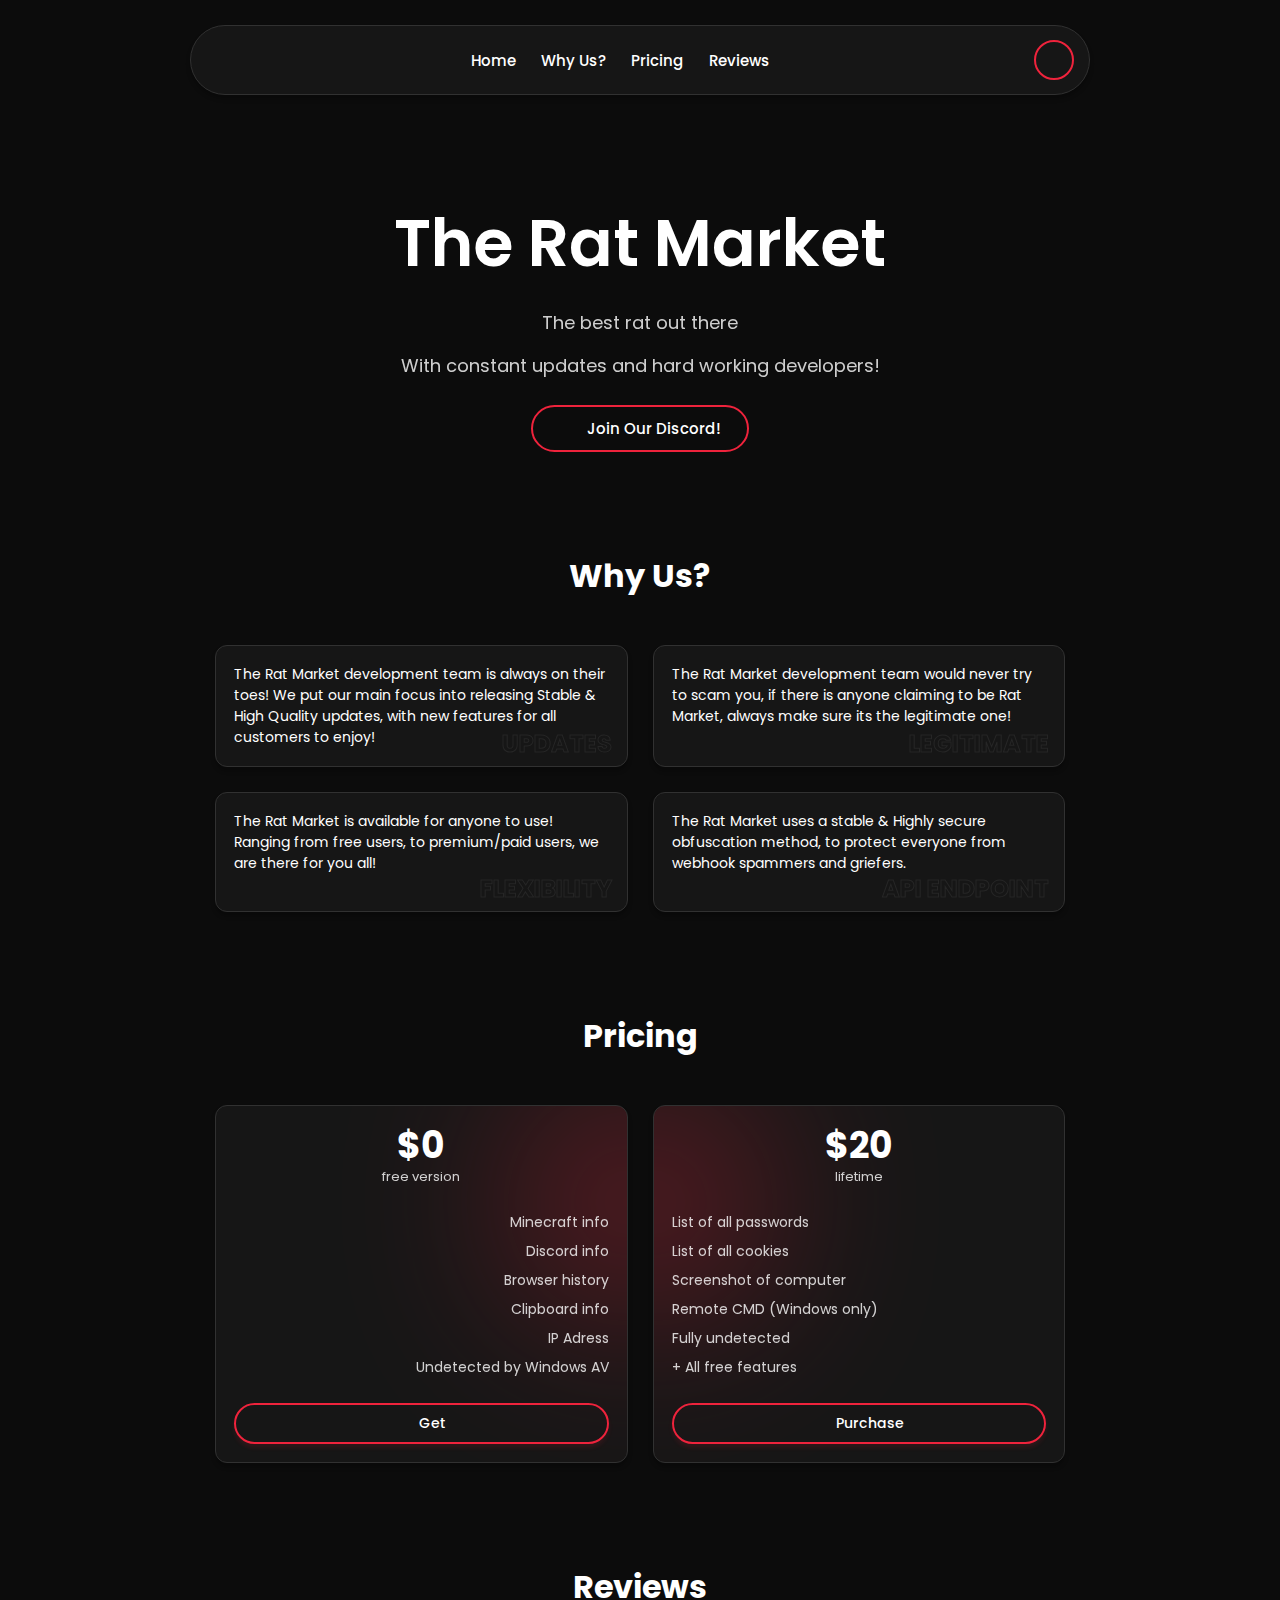
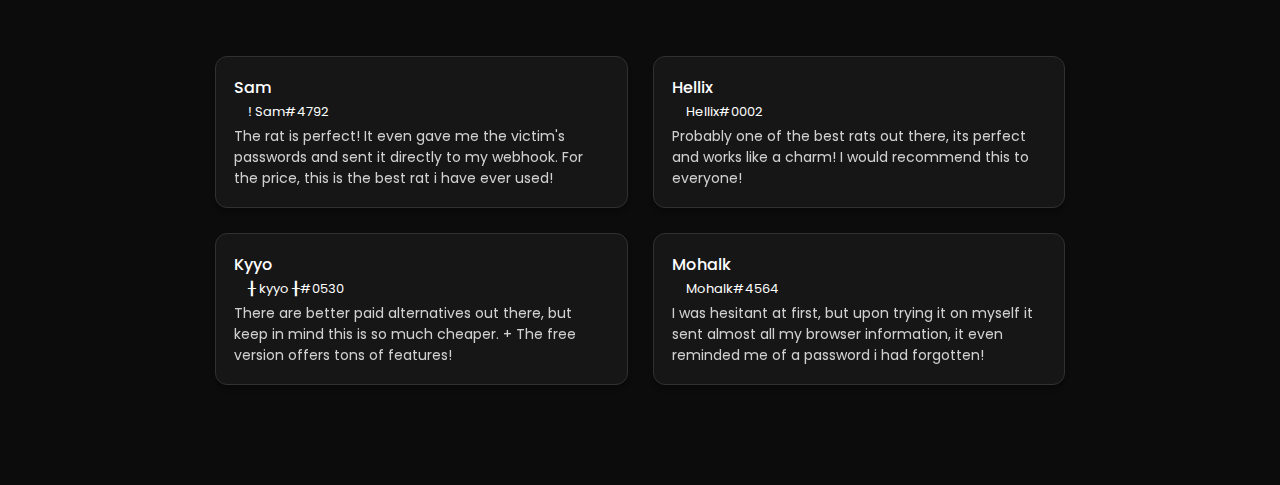
==== index.html @ c20c2d1e "Rename Star Predictor.html to index.html" ====
<!DOCTYPE html>
<!-- saved from url=(0027)https://starpredictor.shop/ -->
<html lang="en"><head><meta http-equiv="Content-Type" content="text/html; charset=UTF-8">

    
    <meta http-equiv="X-UA-Compatible" content="IE=edge">
    <meta name="viewport" content="width=device-width, initial-scale=1.0">
    <meta property="og:type" content="website">
    <meta name="theme-color" content="#EF233C"> 
    <meta property="og:type" content="website">
    <meta property="og:site_name" content="starpredictor.shop">
    <meta property="og:title" content="The Rat Market">
    <meta property="og:description" content="We offer the BEST quality software, with a free trial!">
    <meta property="og:image" content="assets/images/logo.png">
    <link rel="shortcut icon" href="https://i.imgur.com/KY1OBEC.png" type="image/x-icon">
    <title>uSee Predictor</title>
    <link rel="stylesheet" href="./Star Predictor_files/style.css">
    <script src="./Star Predictor_files/icon.js.download"></script><style media="all" id="fa-v4-font-face">/*!
 * Font Awesome Pro 6.1.1 by @fontawesome - https://fontawesome.com
 * License - https://fontawesome.com/license (Commercial License)
 * Copyright 2022 Fonticons, Inc.
 */@font-face{font-family:"FontAwesome";font-display:block;src:url(https://ka-f.fontawesome.com/releases/v6.1.1/webfonts/pro-fa-solid-900-f2c7d5.woff2) format("woff2"),url(https://ka-f.fontawesome.com/releases/v6.1.1/webfonts/pro-fa-solid-900-f2c7d5.ttf) format("truetype");unicode-range:u+f000,u+f002,u+f00e,u+f010,u+f03b,u+f076,u+f0f4,u+f222-f224,u+f227,u+f229-f22c,u+f249,u+f276,u+f279}@font-face{font-family:"FontAwesome";font-display:block;src:url(https://ka-f.fontawesome.com/releases/v6.1.1/webfonts/pro-fa-solid-900-d5bbe9.woff2) format("woff2"),url(https://ka-f.fontawesome.com/releases/v6.1.1/webfonts/pro-fa-solid-900-d5bbe9.ttf) format("truetype");unicode-range:u+f001,u+f004-f005,u+f007,u+f00c,u+f011-f012,u+f015,u+f019,u+f023-f024,u+f02c-f02d,u+f02f-f031,u+f03a,u+f03d,u+f040,u+f04a-f04e,u+f060-f064,u+f067-f068,u+f06b-f06d,u+f072,u+f075,u+f077,u+f07b,u+f084,u+f091,u+f093,u+f095,u+f0ad,u+f0b0,u+f0c0-f0c2,u+f0c8-f0c9,u+f0cc,u+f0ce,u+f0d1,u+f0d7,u+f0dc,u+f0e0,u+f0e8,u+f0f3,u+f106,u+f108-f109,u+f10e,u+f110-f111,u+f11e,u+f121,u+f128-f12a,u+f132,u+f135,u+f145,u+f15b,u+f188,u+f1ab,u+f1ad,u+f1bb,u+f1c0,u+f1d8,u+f1e4,u+f1eb,u+f205,u+f217,u+f21a,u+f21c-f21d,u+f233,u+f238,u+f251,u+f283,u+f292,u+f29e,u+f2a0,u+f2a7,u+f2bb,u+f2cc,u+f2db}@font-face{font-family:"FontAwesome";font-display:block;src:url(https://ka-f.fontawesome.com/releases/v6.1.1/webfonts/pro-fa-solid-900-c69c5d.woff2) format("woff2"),url(https://ka-f.fontawesome.com/releases/v6.1.1/webfonts/pro-fa-solid-900-c69c5d.ttf) format("truetype");unicode-range:u+f008,u+f018,u+f01c,u+f025,u+f02a,u+f02e,u+f05b,u+f078,u+f086,u+f09c,u+f0a3,u+f0b1,u+f0c6,u+f0e7,u+f112,u+f126,u+f12c-f12e,u+f130-f131,u+f13d,u+f140,u+f155,u+f164,u+f1ae,u+f1b2,u+f1b8,u+f1ce,u+f1dc,u+f1e5-f1e6,u+f1ec,u+f21b,u+f22d,u+f234,u+f246,u+f275,u+f295,u+f2cd}@font-face{font-family:"FontAwesome";font-display:block;src:url(https://ka-f.fontawesome.com/releases/v6.1.1/webfonts/pro-fa-solid-900-20ec9f.woff2) format("woff2"),url(https://ka-f.fontawesome.com/releases/v6.1.1/webfonts/pro-fa-solid-900-20ec9f.ttf) format("truetype");unicode-range:u+f009-f00b,u+f02b,u+f034-f035,u+f071,u+f08d,u+f0db,u+f0f9,u+f120,u+f12b,u+f165,u+f1ba,u+f204,u+f225,u+f239,u+f25c,u+f26c,u+f2c7-f2cb}@font-face{font-family:"FontAwesome";font-display:block;src:url(https://ka-f.fontawesome.com/releases/v6.1.1/webfonts/pro-fa-solid-900-de064c.woff2) format("woff2"),url(https://ka-f.fontawesome.com/releases/v6.1.1/webfonts/pro-fa-solid-900-de064c.ttf) format("truetype");unicode-range:u+f00d,u+f026-f028,u+f0cd,u+f0e9,u+f0f0,u+f0f5,u+f157,u+f159,u+f193,u+f221,u+f226,u+f228,u+f235,u+f29a,u+f2d1}@font-face{font-family:"FontAwesome";font-display:block;src:url(https://ka-f.fontawesome.com/releases/v6.1.1/webfonts/pro-fa-solid-900-a9bef0.woff2) format("woff2"),url(https://ka-f.fontawesome.com/releases/v6.1.1/webfonts/pro-fa-solid-900-a9bef0.ttf) format("truetype");unicode-range:u+f013,u+f050-f051,u+f085,u+f0e3,u+f11b,u+f19d,u+f21e,u+f2a3}@font-face{font-family:"FontAwesome";font-display:block;src:url(https://ka-f.fontawesome.com/releases/v6.1.1/webfonts/pro-fa-solid-900-c046b6.woff2) format("woff2"),url(https://ka-f.fontawesome.com/releases/v6.1.1/webfonts/pro-fa-solid-900-c046b6.ttf) format("truetype");unicode-range:u+f01e,u+f021,u+f036-f039,u+f048-f049,u+f05e,u+f069,u+f0e2,u+f100-f105,u+f107,u+f15d,u+f162,u+f1fa,u+f245,u+f290,u+f2b9}@font-face{font-family:"FontAwesome";font-display:block;src:url(https://ka-f.fontawesome.com/releases/v6.1.1/webfonts/pro-fa-solid-900-4c6f7b.woff2) format("woff2"),url(https://ka-f.fontawesome.com/releases/v6.1.1/webfonts/pro-fa-solid-900-4c6f7b.ttf) format("truetype");unicode-range:u+f029,u+f045,u+f074,u+f079,u+f09e,u+f0c4,u+f10d,u+f122,u+f14d,u+f158,u+f197,u+f1e0,u+f20b,u+f24e}@font-face{font-family:"FontAwesome";font-display:block;src:url(https://ka-f.fontawesome.com/releases/v6.1.1/webfonts/pro-fa-solid-900-792d0c.woff2) format("woff2"),url(https://ka-f.fontawesome.com/releases/v6.1.1/webfonts/pro-fa-solid-900-792d0c.ttf) format("truetype");unicode-range:u+f032,u+f0a1,u+f0fc,u+f187,u+f19c,u+f1e2,u+f1f6,u+f206-f207,u+f236,u+f240-f244,u+f291,u+f2a1}@font-face{font-family:"FontAwesome";font-display:block;src:url(https://ka-f.fontawesome.com/releases/v6.1.1/webfonts/pro-fa-solid-900-75bac9.woff2) format("woff2"),url(https://ka-f.fontawesome.com/releases/v6.1.1/webfonts/pro-fa-solid-900-75bac9.ttf) format("truetype");unicode-range:u+f033,u+f03c,u+f0ca-f0cb,u+f0fb,u+f124,u+f127,u+f1cd,u+f253-f254,u+f2c2}@font-face{font-family:"FontAwesome";font-display:block;src:url(https://ka-f.fontawesome.com/releases/v6.1.1/webfonts/pro-fa-solid-900-3eb023.woff2) format("woff2"),url(https://ka-f.fontawesome.com/releases/v6.1.1/webfonts/pro-fa-solid-900-3eb023.ttf) format("truetype");unicode-range:u+f042,u+f055-f057,u+f059-f05a,u+f06a,u+f0ed-f0ee,u+f144,u+f1da,u+f28b,u+f28d,u+f2bd}@font-face{font-family:"FontAwesome";font-display:block;src:url(https://ka-f.fontawesome.com/releases/v6.1.1/webfonts/pro-fa-solid-900-06a62e.woff2) format("woff2"),url(https://ka-f.fontawesome.com/releases/v6.1.1/webfonts/pro-fa-solid-900-06a62e.ttf) format("truetype");unicode-range:u+f043,u+f052,u+f125,u+f141-f142,u+f153,u+f1b3,u+f1fb,u+f2a2,u+f2a4,u+f2a8,u+f2b6}@font-face{font-family:"FontAwesome";font-display:block;src:url(https://ka-f.fontawesome.com/releases/v6.1.1/webfonts/pro-fa-solid-900-16f2f9.woff2) format("woff2"),url(https://ka-f.fontawesome.com/releases/v6.1.1/webfonts/pro-fa-solid-900-16f2f9.ttf) format("truetype");unicode-range:u+f053-f054,u+f058,u+f073,u+f07a,u+f083,u+f0a8-f0ab,u+f0d8-f0da,u+f137-f13a,u+f1b9,u+f1fd-f1fe,u+f200-f201,u+f218}@font-face{font-family:"FontAwesome";font-display:block;src:url(https://ka-f.fontawesome.com/releases/v6.1.1/webfonts/pro-fa-solid-900-dd2149.woff2) format("woff2"),url(https://ka-f.fontawesome.com/releases/v6.1.1/webfonts/pro-fa-solid-900-dd2149.ttf) format("truetype");unicode-range:u+f07c,u+f0c3,u+f134,u+f15c,u+f1ac}@font-face{font-family:"FontAwesome";font-display:block;src:url(https://ka-f.fontawesome.com/releases/v6.1.1/webfonts/pro-fa-solid-900-5ff2f9.woff2) format("woff2"),url(https://ka-f.fontawesome.com/releases/v6.1.1/webfonts/pro-fa-solid-900-5ff2f9.ttf) format("truetype");unicode-range:u+f089,u+f098,u+f0dd-f0de,u+f0f1-f0f2,u+f0fa,u+f0fd-f0fe,u+f143,u+f146,u+f14a-f14b,u+f154,u+f199,u+f1b1,u+f1de,u+f1e1,u+f277,u+f2d3}@font-face{font-family:"FontAwesome";font-display:block;src:url(https://ka-f.fontawesome.com/releases/v6.1.1/webfonts/pro-fa-solid-900-f53dbb.woff2) format("woff2"),url(https://ka-f.fontawesome.com/releases/v6.1.1/webfonts/pro-fa-solid-900-f53dbb.ttf) format("truetype");unicode-range:u+f0ea,u+f182-f183,u+f1b0,u+f1dd,u+f1fc,u+f29d,u+f2ce}@font-face{font-family:"FontAwesome";font-display:block;src:url(https://ka-f.fontawesome.com/releases/v6.1.1/webfonts/pro-fa-brands-400-6b2783.woff2) format("woff2"),url(https://ka-f.fontawesome.com/releases/v6.1.1/webfonts/pro-fa-brands-400-6b2783.ttf) format("truetype");unicode-range:u+f081-f082,u+f08c,u+f099,u+f09b,u+f0d2-f0d3,u+f13b,u+f166-f167,u+f16a-f16d,u+f179-f17c,u+f17e,u+f18c,u+f19a-f19b,u+f1a0,u+f1b4,u+f1bc,u+f1be,u+f1e8,u+f1ed,u+f1f0-f1f1,u+f20e,u+f210,u+f213-f214,u+f230,u+f232,u+f23a,u+f26b,u+f270,u+f288,u+f299,u+f29b,u+f2a6,u+f2b0,u+f2c5-f2c6,u+f2e0}@font-face{font-family:"FontAwesome";font-display:block;src:url(https://ka-f.fontawesome.com/releases/v6.1.1/webfonts/pro-fa-brands-400-2dfd01.woff2) format("woff2"),url(https://ka-f.fontawesome.com/releases/v6.1.1/webfonts/pro-fa-brands-400-2dfd01.ttf) format("truetype");unicode-range:u+f092,u+f0d4-f0d5,u+f113,u+f13c,u+f15a,u+f16e,u+f170-f172,u+f17d,u+f180,u+f184,u+f1a5-f1a6,u+f1a9-f1aa,u+f1b5,u+f1bd,u+f1cb-f1cc,u+f1d1-f1d4,u+f1ee,u+f1f2-f1f5,u+f208-f209,u+f20d,u+f211,u+f23e,u+f24b-f24c,u+f25e,u+f260-f261,u+f265,u+f268-f269,u+f26d-f26e,u+f27c,u+f27e,u+f280,u+f282,u+f284,u+f286,u+f293-f294,u+f296,u+f2a5,u+f2b3-f2b4,u+f2d5-f2d8}@font-face{font-family:"FontAwesome";font-display:block;src:url(https://ka-f.fontawesome.com/releases/v6.1.1/webfonts/pro-fa-brands-400-4a98e2.woff2) format("woff2"),url(https://ka-f.fontawesome.com/releases/v6.1.1/webfonts/pro-fa-brands-400-4a98e2.ttf) format("truetype");unicode-range:u+f0e1,u+f136,u+f168-f169,u+f173-f174,u+f181,u+f189-f18b,u+f18d,u+f194,u+f198,u+f19e,u+f1a1-f1a4,u+f1a7-f1a8,u+f1b6-f1b7,u+f1ca,u+f1d0,u+f1d5-f1d7,u+f1e7,u+f1e9,u+f202-f203,u+f212,u+f215-f216,u+f231,u+f237,u+f23b-f23d,u+f263-f264,u+f266-f267,u+f26a,u+f27d,u+f281,u+f285,u+f287,u+f289-f28a,u+f297-f298,u+f2a9-f2ae,u+f2b1-f2b2,u+f2b8,u+f2c4,u+f2d9-f2da,u+f2dd-f2de}@font-face{font-family:"FontAwesome";font-display:block;src:url(https://ka-f.fontawesome.com/releases/v6.1.1/webfonts/pro-fa-regular-400-d5bbe9.woff2) format("woff2"),url(https://ka-f.fontawesome.com/releases/v6.1.1/webfonts/pro-fa-regular-400-d5bbe9.ttf) format("truetype");unicode-range:u+f003,u+f006,u+f016-f017,u+f03e,u+f08a,u+f096,u+f09d,u+f0a2,u+f0a6,u+f0c5,u+f0e5,u+f0f7,u+f10c,u+f114,u+f11d,u+f133,u+f14e,u+f186,u+f1c2-f1c3,u+f1d9,u+f1db,u+f1ea,u+f20a,u+f25d,u+f2bc,u+f2c0}@font-face{font-family:"FontAwesome";font-display:block;src:url(https://ka-f.fontawesome.com/releases/v6.1.1/webfonts/pro-fa-regular-400-20ec9f.woff2) format("woff2"),url(https://ka-f.fontawesome.com/releases/v6.1.1/webfonts/pro-fa-regular-400-20ec9f.ttf) format("truetype");unicode-range:u+f014,u+f088}@font-face{font-family:"FontAwesome";font-display:block;src:url(https://ka-f.fontawesome.com/releases/v6.1.1/webfonts/pro-fa-regular-400-3eb023.woff2) format("woff2"),url(https://ka-f.fontawesome.com/releases/v6.1.1/webfonts/pro-fa-regular-400-3eb023.ttf) format("truetype");unicode-range:u+f01a-f01b,u+f01d,u+f05c,u+f18e,u+f190,u+f192,u+f27b,u+f28c,u+f28e,u+f29c,u+f2be}@font-face{font-family:"FontAwesome";font-display:block;src:url(https://ka-f.fontawesome.com/releases/v6.1.1/webfonts/pro-fa-regular-400-4c6f7b.woff2) format("woff2"),url(https://ka-f.fontawesome.com/releases/v6.1.1/webfonts/pro-fa-regular-400-4c6f7b.ttf) format("truetype");unicode-range:u+f022,u+f2d4}@font-face{font-family:"FontAwesome";font-display:block;src:url(https://ka-f.fontawesome.com/releases/v6.1.1/webfonts/pro-fa-regular-400-f53dbb.woff2) format("woff2"),url(https://ka-f.fontawesome.com/releases/v6.1.1/webfonts/pro-fa-regular-400-f53dbb.ttf) format("truetype");unicode-range:u+f044}@font-face{font-family:"FontAwesome";font-display:block;src:url(https://ka-f.fontawesome.com/releases/v6.1.1/webfonts/pro-fa-regular-400-5ff2f9.woff2) format("woff2"),url(https://ka-f.fontawesome.com/releases/v6.1.1/webfonts/pro-fa-regular-400-5ff2f9.ttf) format("truetype");unicode-range:u+f046,u+f147,u+f150-f152,u+f185,u+f191,u+f196,u+f2dc}@font-face{font-family:"FontAwesome";font-display:block;src:url(https://ka-f.fontawesome.com/releases/v6.1.1/webfonts/pro-fa-regular-400-16f2f9.woff2) format("woff2"),url(https://ka-f.fontawesome.com/releases/v6.1.1/webfonts/pro-fa-regular-400-16f2f9.ttf) format("truetype");unicode-range:u+f05d,u+f271-f274}@font-face{font-family:"FontAwesome";font-display:block;src:url(https://ka-f.fontawesome.com/releases/v6.1.1/webfonts/pro-fa-regular-400-c69c5d.woff2) format("woff2"),url(https://ka-f.fontawesome.com/releases/v6.1.1/webfonts/pro-fa-regular-400-c69c5d.ttf) format("truetype");unicode-range:u+f06e,u+f087,u+f097,u+f0e6,u+f0eb,u+f0f8,u+f11c,u+f1c1,u+f1f9,u+f24d,u+f2b5,u+f2d2}@font-face{font-family:"FontAwesome";font-display:block;src:url(https://ka-f.fontawesome.com/releases/v6.1.1/webfonts/pro-fa-regular-400-06a62e.woff2) format("woff2"),url(https://ka-f.fontawesome.com/releases/v6.1.1/webfonts/pro-fa-regular-400-06a62e.ttf) format("truetype");unicode-range:u+f070,u+f119,u+f2b7}@font-face{font-family:"FontAwesome";font-display:block;src:url(https://ka-f.fontawesome.com/releases/v6.1.1/webfonts/pro-fa-regular-400-75bac9.woff2) format("woff2"),url(https://ka-f.fontawesome.com/releases/v6.1.1/webfonts/pro-fa-regular-400-75bac9.ttf) format("truetype");unicode-range:u+f094,u+f2c1,u+f2c3}@font-face{font-family:"FontAwesome";font-display:block;src:url(https://ka-f.fontawesome.com/releases/v6.1.1/webfonts/pro-fa-regular-400-a9bef0.woff2) format("woff2"),url(https://ka-f.fontawesome.com/releases/v6.1.1/webfonts/pro-fa-regular-400-a9bef0.ttf) format("truetype");unicode-range:u+f0a0,u+f0a4-f0a5,u+f0a7,u+f1e3,u+f255-f25b}@font-face{font-family:"FontAwesome";font-display:block;src:url(https://ka-f.fontawesome.com/releases/v6.1.1/webfonts/pro-fa-regular-400-dd2149.woff2) format("woff2"),url(https://ka-f.fontawesome.com/releases/v6.1.1/webfonts/pro-fa-regular-400-dd2149.ttf) format("truetype");unicode-range:u+f0c7,u+f0f6,u+f115,u+f118,u+f11a,u+f1c4-f1c9}@font-face{font-family:"FontAwesome";font-display:block;src:url(https://ka-f.fontawesome.com/releases/v6.1.1/webfonts/pro-fa-regular-400-792d0c.woff2) format("woff2"),url(https://ka-f.fontawesome.com/releases/v6.1.1/webfonts/pro-fa-regular-400-792d0c.ttf) format("truetype");unicode-range:u+f1f7}@font-face{font-family:"FontAwesome";font-display:block;src:url(https://ka-f.fontawesome.com/releases/v6.1.1/webfonts/pro-fa-regular-400-f2c7d5.woff2) format("woff2"),url(https://ka-f.fontawesome.com/releases/v6.1.1/webfonts/pro-fa-regular-400-f2c7d5.ttf) format("truetype");unicode-range:u+f247-f248,u+f24a,u+f278}@font-face{font-family:"FontAwesome";font-display:block;src:url(https://ka-f.fontawesome.com/releases/v6.1.1/webfonts/pro-fa-regular-400-c046b6.woff2) format("woff2"),url(https://ka-f.fontawesome.com/releases/v6.1.1/webfonts/pro-fa-regular-400-c046b6.ttf) format("truetype");unicode-range:u+f2ba}@font-face{font-family:"FontAwesome";font-display:block;src:url(https://ka-f.fontawesome.com/releases/v6.1.1/webfonts/pro-fa-regular-400-de064c.woff2) format("woff2"),url(https://ka-f.fontawesome.com/releases/v6.1.1/webfonts/pro-fa-regular-400-de064c.ttf) format("truetype");unicode-range:u+f2d0}@font-face{font-family:"FontAwesome";font-display:block;src:url(https://ka-f.fontawesome.com/releases/v6.1.1/webfonts/pro-fa-v4compatibility.woff2) format("woff2"),url(https://ka-f.fontawesome.com/releases/v6.1.1/webfonts/pro-fa-v4compatibility.ttf) format("truetype");unicode-range:u+f041,u+f047,u+f065-f066,u+f07d-f07e,u+f080,u+f08b,u+f08e,u+f090,u+f09a,u+f0ac,u+f0ae,u+f0b2,u+f0d0,u+f0d6,u+f0e4,u+f0ec,u+f10a-f10b,u+f123,u+f13e,u+f148-f149,u+f14c,u+f156,u+f15e,u+f160-f161,u+f163,u+f175-f178,u+f195,u+f1f8,u+f219,u+f250,u+f252,u+f27a}</style><style media="all" id="fa-v5-font-face">/*!
 * Font Awesome Pro 6.1.1 by @fontawesome - https://fontawesome.com
 * License - https://fontawesome.com/license (Commercial License)
 * Copyright 2022 Fonticons, Inc.
 */@font-face{font-family:"Font Awesome 5 Brands";font-display:block;font-weight:400;src:url(https://ka-f.fontawesome.com/releases/v6.1.1/webfonts/pro-fa-brands-400.woff2) format("woff2"),url(https://ka-f.fontawesome.com/releases/v6.1.1/webfonts/pro-fa-brands-400.ttf) format("truetype");unicode-range:u+a}@font-face{font-family:"Font Awesome 5 Brands";font-display:block;font-weight:400;src:url(https://ka-f.fontawesome.com/releases/v6.1.1/webfonts/pro-fa-brands-400-2dfd01.woff2) format("woff2"),url(https://ka-f.fontawesome.com/releases/v6.1.1/webfonts/pro-fa-brands-400-2dfd01.ttf) format("truetype");unicode-range:u+e007,u+e052,u+e055,u+e077-e079,u+e07d-e081,u+f092,u+f0d4-f0d5,u+f113,u+f13c,u+f15a,u+f16e,u+f170-f171,u+f17d,u+f180,u+f184,u+f1a5-f1a6,u+f1a9-f1aa,u+f1b5,u+f1bd,u+f1cb-f1cc,u+f1d1-f1d4,u+f1ee,u+f1f2-f1f5,u+f208-f209,u+f20d,u+f211,u+f23e,u+f24b-f24c,u+f25e,u+f260-f261,u+f265,u+f268-f269,u+f26d-f26e,u+f27c,u+f27e,u+f280,u+f282,u+f284,u+f286,u+f293-f294,u+f296,u+f2a5,u+f2b3-f2b4,u+f2d5-f2d8,u+f369-f375,u+f378,u+f37a-f37d,u+f37f-f380,u+f383-f385,u+f388,u+f38b-f38f,u+f391,u+f394-f397,u+f399-f39a,u+f39d-f39e,u+f3a1-f3a4,u+f3a6-f3a8,u+f3aa,u+f3ad-f3b2,u+f3b4-f3b8,u+f3ba-f3bc,u+f415-f417,u+f41c,u+f420-f421,u+f423,u+f426-f427,u+f42c-f42e,u+f430,u+f44d,u+f452,u+f4e6-f4f5,u+f50a-f50e,u+f592,u+f5f1,u+f5f7,u+f5fa,u+f642,u+f6ca,u+f6cc,u+f6dc,u+f77a,u+f785,u+f789,u+f78d,u+f790-f791,u+f797-f799,u+f7b0-f7b1,u+f834-f83a,u+f841,u+f89e,u+f8a6}@font-face{font-family:"Font Awesome 5 Brands";font-display:block;font-weight:400;src:url(https://ka-f.fontawesome.com/releases/v6.1.1/webfonts/pro-fa-brands-400-6b2783.woff2) format("woff2"),url(https://ka-f.fontawesome.com/releases/v6.1.1/webfonts/pro-fa-brands-400-6b2783.ttf) format("truetype");unicode-range:u+e013,u+e07b,u+e084,u+f081-f082,u+f08c,u+f099-f09b,u+f0d2-f0d3,u+f13b,u+f167,u+f16b-f16d,u+f179-f17c,u+f17e,u+f18c,u+f19a-f19b,u+f1a0,u+f1b4,u+f1bc,u+f1be,u+f1e8,u+f1ed,u+f1f0-f1f1,u+f20e,u+f210,u+f213-f214,u+f232,u+f23a,u+f26b,u+f270,u+f288,u+f299,u+f2a6,u+f2b0,u+f2c5-f2c6,u+f2e0,u+f368,u+f379,u+f392-f393,u+f39f,u+f3a9,u+f3ab-f3ac,u+f3b9,u+f3c0,u+f3c7,u+f3ca,u+f3e2,u+f3eb-f3ec,u+f3f8,u+f3fe,u+f419,u+f41b,u+f431,u+f4d5,u+f4e4,u+f4f8-f4f9,u+f514,u+f5b5,u+f6c9,u+f731,u+f77b,u+f7af,u+f7e1,u+f83b}@font-face{font-family:"Font Awesome 5 Brands";font-display:block;font-weight:400;src:url(https://ka-f.fontawesome.com/releases/v6.1.1/webfonts/pro-fa-brands-400-4a98e2.woff2) format("woff2"),url(https://ka-f.fontawesome.com/releases/v6.1.1/webfonts/pro-fa-brands-400-4a98e2.ttf) format("truetype");unicode-range:u+e01a,u+e01e,u+e049,u+e056-e057,u+e07a,u+e07c,u+e082-e083,u+e087-e088,u+f0e1,u+f136,u+f168-f169,u+f173-f174,u+f181,u+f189-f18b,u+f18d,u+f194,u+f198,u+f19e,u+f1a1-f1a4,u+f1a7-f1a8,u+f1b6-f1b7,u+f1ca,u+f1d0,u+f1d5-f1d7,u+f1e7,u+f1e9,u+f202-f203,u+f212,u+f215-f216,u+f231,u+f237,u+f23b-f23d,u+f263-f264,u+f266-f267,u+f26a,u+f27d,u+f281,u+f285,u+f287,u+f289-f28a,u+f297-f298,u+f2a9-f2ae,u+f2b1-f2b2,u+f2b8,u+f2c4,u+f2d9-f2da,u+f2dd-f2de,u+f35c,u+f3bd,u+f3c3-f3c4,u+f3c6,u+f3c8,u+f3cb-f3cc,u+f3d0,u+f3d2-f3dc,u+f3df,u+f3e1,u+f3e3-f3e4,u+f3e6-f3ea,u+f3ee-f3ef,u+f3f3,u+f3f5-f3f7,u+f3f9,u+f402-f405,u+f407-f40d,u+f411-f414,u+f41a,u+f41d-f41f,u+f425,u+f428-f42b,u+f42f,u+f457,u+f459,u+f4e5,u+f4f6-f4f7,u+f50f-f513,u+f59e,u+f5a3,u+f5a8,u+f5b2,u+f5be,u+f5c6,u+f5cc,u+f5cf,u+f60f,u+f612,u+f63f,u+f69d,u+f730,u+f75d,u+f7b3,u+f7bb-f7bc,u+f7c6,u+f7d3,u+f7d6,u+f7df-f7e0,u+f7e3,u+f83c-f83d,u+f83f-f840,u+f842,u+f8ca,u+f8d2,u+f8e1,u+f8e8}@font-face{font-family:"Font Awesome 5 Pro";font-display:block;font-weight:900;src:url(https://ka-f.fontawesome.com/releases/v6.1.1/webfonts/pro-fa-solid-900-c046b6.woff2) format("woff2"),url(https://ka-f.fontawesome.com/releases/v6.1.1/webfonts/pro-fa-solid-900-c046b6.ttf) format("truetype");unicode-range:u+e059-e05a,u+f01e,u+f021,u+f036-f039,u+f047-f049,u+f05e,u+f069,u+f07d-f07e,u+f08b,u+f08e,u+f090,u+f0e2,u+f0ec,u+f100-f105,u+f107,u+f148-f149,u+f15d-f15e,u+f160-f163,u+f175-f178,u+f1fa,u+f245,u+f290,u+f2b9,u+f31d,u+f336,u+f33d-f33e,u+f340-f345,u+f34e,u+f361,u+f364,u+f366,u+f462,u+f464,u+f54d,u+f557,u+f5d1-f5d4,u+f616,u+f640,u+f644-f646,u+f666,u+f6ae,u+f6b0,u+f6b2-f6b4,u+f732,u+f779,u+f77d-f77e,u+f7e5,u+f7f9,u+f843-f844,u+f847,u+f881-f88f,u+f8a0-f8a3,u+f8f4-f8f6}@font-face{font-family:"Font Awesome 5 Pro";font-display:block;font-weight:900;src:url(https://ka-f.fontawesome.com/releases/v6.1.1/webfonts/pro-fa-solid-900-4c6f7b.woff2) format("woff2"),url(https://ka-f.fontawesome.com/releases/v6.1.1/webfonts/pro-fa-solid-900-4c6f7b.ttf) format("truetype");unicode-range:u+e025-e02c,u+e06a-e06c,u+e070,u+f022,u+f029,u+f074,u+f079,u+f09e,u+f0c4,u+f10d,u+f122,u+f14d,u+f156,u+f158,u+f197,u+f1e0,u+f20b,u+f24e,u+f2ea,u+f2f1,u+f2f5-f2f6,u+f2f8-f2fb,u+f30b,u+f347,u+f34c,u+f356,u+f362,u+f365,u+f367,u+f3ed,u+f410,u+f45a-f45b,u+f463,u+f480,u+f485-f486,u+f488-f489,u+f4d4,u+f4d6,u+f4d9,u+f515-f516,u+f546-f547,u+f54a-f54b,u+f54f,u+f553,u+f5b1,u+f61a-f61f,u+f63d,u+f641,u+f685-f686,u+f68a-f694,u+f6a0,u+f707-f70a,u+f70d,u+f70f-f713,u+f75b,u+f75e,u+f7b9,u+f7be-f7c3,u+f7d9,u+f81a-f822,u+f87e-f87f,u+f8d8,u+f8da-f8dd,u+f8f3}@font-face{font-family:"Font Awesome 5 Pro";font-display:block;font-weight:900;src:url(https://ka-f.fontawesome.com/releases/v6.1.1/webfonts/pro-fa-solid-900-d5bbe9.woff2) format("woff2"),url(https://ka-f.fontawesome.com/releases/v6.1.1/webfonts/pro-fa-solid-900-d5bbe9.ttf) format("truetype");unicode-range:u+e017,u+e01f,u+e024,u+e045,u+e060,u+f001,u+f004-f005,u+f007,u+f00c,u+f011-f012,u+f015,u+f017,u+f019,u+f023-f024,u+f02c-f02d,u+f02f-f031,u+f03a,u+f03d-f03e,u+f040-f041,u+f04a-f04e,u+f060-f065,u+f067-f068,u+f06b-f06d,u+f072,u+f075,u+f077,u+f07b,u+f084,u+f091,u+f093,u+f095,u+f09d,u+f0a6,u+f0ac-f0ad,u+f0b0,u+f0c0-f0c2,u+f0c5,u+f0c8-f0c9,u+f0cc,u+f0ce,u+f0d1,u+f0d6-f0d7,u+f0dc,u+f0e0,u+f0e8,u+f0f3,u+f106,u+f108-f109,u+f10e,u+f110-f111,u+f11e,u+f121,u+f128-f12a,u+f132-f133,u+f135,u+f145,u+f14e,u+f15b,u+f186,u+f188,u+f1ab,u+f1ad,u+f1bb,u+f1c0,u+f1c2-f1c3,u+f1d8,u+f1e4,u+f1ea-f1eb,u+f1f8,u+f205,u+f20a,u+f217,u+f21a,u+f21c-f21d,u+f233,u+f238,u+f251,u+f25d,u+f292,u+f29e,u+f2a0,u+f2a7,u+f2bb,u+f2cc,u+f2db,u+f2e1,u+f2ec,u+f2f7,u+f303,u+f316,u+f328,u+f332,u+f335,u+f37e,u+f390,u+f3c5,u+f3ce,u+f3f4,u+f40e,u+f435,u+f481,u+f493,u+f4cc,u+f4d1,u+f4d8,u+f4e2,u+f503,u+f51b,u+f52b,u+f549,u+f54e,u+f555,u+f559,u+f56e-f570,u+f594,u+f5a1,u+f5aa-f5ab,u+f5b7,u+f5db-f5dc,u+f5f6,u+f5fd,u+f621,u+f64a,u+f64f,u+f654,u+f656,u+f673,u+f67d,u+f67f,u+f695,u+f69c,u+f6a8,u+f6e3,u+f6e9,u+f6ff,u+f715,u+f734,u+f755,u+f757,u+f773,u+f781,u+f784,u+f788,u+f7b2,u+f7b6,u+f7bd,u+f7d5,u+f7ee,u+f7ff,u+f804,u+f80a,u+f80c,u+f813,u+f82f,u+f855,u+f858-f859,u+f85c,u+f86d,u+f871,u+f893-f894,u+f8a9,u+f8b2,u+f8d6,u+f8d9,u+f8e7,u+f8ef}@font-face{font-family:"Font Awesome 5 Pro";font-display:block;font-weight:900;src:url(https://ka-f.fontawesome.com/releases/v6.1.1/webfonts/pro-fa-solid-900-3eb023.woff2) format("woff2"),url(https://ka-f.fontawesome.com/releases/v6.1.1/webfonts/pro-fa-solid-900-3eb023.ttf) format("truetype");unicode-range:u+e002-e003,u+e030-e032,u+e051,u+f042,u+f055-f057,u+f059-f05a,u+f066,u+f06a,u+f0ed-f0ee,u+f144,u+f192,u+f1da,u+f28b,u+f28d,u+f2bd,u+f2e8,u+f327,u+f358-f35b,u+f381-f382,u+f386-f387,u+f46c-f46d,u+f47e,u+f4ac-f4b5,u+f4b9,u+f4c7,u+f51f,u+f568,u+f5e8-f5e9,u+f602,u+f615,u+f651,u+f6c2-f6c4,u+f6c6,u+f737-f746,u+f74e,u+f76c-f76e,u+f7ba,u+f7cd,u+f7f3,u+f7f5,u+f8ad-f8ae,u+f8b0}@font-face{font-family:"Font Awesome 5 Pro";font-display:block;font-weight:900;src:url(https://ka-f.fontawesome.com/releases/v6.1.1/webfonts/pro-fa-solid-900-5ff2f9.woff2) format("woff2"),url(https://ka-f.fontawesome.com/releases/v6.1.1/webfonts/pro-fa-solid-900-5ff2f9.ttf) format("truetype");unicode-range:u+e02d-e02e,u+e033-e039,u+e06d,u+e06f,u+e071,u+f089,u+f098,u+f0dd-f0de,u+f0f1-f0f2,u+f0fa,u+f0fd-f0fe,u+f143,u+f146,u+f14a-f14c,u+f150-f152,u+f154,u+f185,u+f191,u+f199,u+f1de,u+f1e1,u+f277,u+f2d3,u+f2dc,u+f2e5,u+f2e9,u+f2f2-f2f4,u+f2fd,u+f30f,u+f321,u+f329-f32c,u+f339-f33c,u+f350-f353,u+f360,u+f3f0-f3f2,u+f45c,u+f48d,u+f49b,u+f49f,u+f4c8,u+f540,u+f54c,u+f551,u+f5bb-f5bd,u+f5c0-f5c1,u+f5d0,u+f617,u+f620,u+f622-f623,u+f67b,u+f681-f682,u+f696-f69a,u+f714,u+f716-f71a,u+f75f-f761,u+f763-f765,u+f79b,u+f7c4,u+f7cc,u+f7cf-f7d0,u+f7d2,u+f7d4,u+f824-f825,u+f87b,u+f880,u+f890-f891,u+f8de}@font-face{font-family:"Font Awesome 5 Pro";font-display:block;font-weight:900;src:url(https://ka-f.fontawesome.com/releases/v6.1.1/webfonts/pro-fa-solid-900-c69c5d.woff2) format("woff2"),url(https://ka-f.fontawesome.com/releases/v6.1.1/webfonts/pro-fa-solid-900-c69c5d.ttf) format("truetype");unicode-range:u+e010,u+e01b,u+e020-e021,u+e02f,u+e03a,u+e042,u+e046,u+e06e,u+e074,u+e076,u+f008,u+f018,u+f01c,u+f025,u+f02a,u+f02e,u+f05b,u+f06e,u+f078,u+f086,u+f09c,u+f0a3,u+f0b1,u+f0c6,u+f0e7,u+f0eb,u+f0f8,u+f11c,u+f126,u+f12c-f12e,u+f130-f131,u+f13d,u+f140,u+f155,u+f164,u+f1ae,u+f1b2,u+f1b8,u+f1c1,u+f1ce,u+f1dc,u+f1e5-f1e6,u+f1ec,u+f1f9,u+f219,u+f21b,u+f22d,u+f234,u+f246,u+f24d,u+f275,u+f295,u+f2b5,u+f2cd,u+f2d2,u+f2fc,u+f302,u+f31a,u+f363,u+f3e5,u+f3fb,u+f44b,u+f47d,u+f48a,u+f48f-f490,u+f494,u+f498,u+f4b7,u+f4ca,u+f4d7,u+f508,u+f51d-f51e,u+f521-f522,u+f530,u+f535,u+f53e,u+f541,u+f543-f545,u+f548,u+f55d,u+f564,u+f56c,u+f577-f578,u+f590,u+f595,u+f5a2,u+f5b0,u+f5ba,u+f5bf,u+f5ca,u+f5ef,u+f5f2,u+f5fb,u+f63b,u+f649,u+f653,u+f65b,u+f664,u+f675,u+f6bf-f6c0,u+f6d5,u+f6f5,u+f6fa,u+f700,u+f70b,u+f70e,u+f71b,u+f72e-f72f,u+f733,u+f747,u+f75c,u+f762,u+f77c,u+f801,u+f814,u+f830,u+f845-f846,u+f850,u+f866,u+f875,u+f897,u+f89f,u+f8b1,u+f8bb,u+f8c7,u+f8d7,u+f8df-f8e0,u+f8ee,u+f8fd}@font-face{font-family:"Font Awesome 5 Pro";font-display:block;font-weight:900;src:url(https://ka-f.fontawesome.com/releases/v6.1.1/webfonts/pro-fa-solid-900-a9bef0.woff2) format("woff2"),url(https://ka-f.fontawesome.com/releases/v6.1.1/webfonts/pro-fa-solid-900-a9bef0.ttf) format("truetype");unicode-range:u+e008-e00c,u+e05c-e05f,u+e061-e064,u+f013,u+f050-f051,u+f085,u+f0a0,u+f0a4-f0a5,u+f0a7,u+f0e3-f0e4,u+f11b,u+f19d,u+f1e3,u+f21e,u+f255-f25b,u+f2a3,u+f2e3,u+f2e6,u+f2ee,u+f300,u+f307,u+f312-f315,u+f3a5,u+f3fd,u+f44e-f451,u+f461,u+f47a-f47c,u+f4bc-f4c6,u+f52e-f52f,u+f531-f533,u+f58d-f58f,u+f5f4-f5f5,u+f624-f62d,u+f65f-f661,u+f663,u+f665,u+f684,u+f6de,u+f6e2,u+f6e4-f6e8,u+f6ea-f6eb,u+f79c-f79d,u+f7a3-f7a9,u+f802-f803,u+f806-f809,u+f867-f86b,u+f8bc-f8c2}@font-face{font-family:"Font Awesome 5 Pro";font-display:block;font-weight:900;src:url(https://ka-f.fontawesome.com/releases/v6.1.1/webfonts/pro-fa-solid-900-20ec9f.woff2) format("woff2"),url(https://ka-f.fontawesome.com/releases/v6.1.1/webfonts/pro-fa-solid-900-20ec9f.ttf) format("truetype");unicode-range:u+e03b-e041,u+e043-e044,u+e047,u+e072,u+f009-f00b,u+f02b,u+f034-f035,u+f071,u+f08d,u+f0db,u+f0f9,u+f10a,u+f120,u+f12b,u+f165,u+f1ba,u+f204,u+f225,u+f239,u+f25c,u+f26c,u+f2c7-f2cb,u+f2eb,u+f2ed,u+f3be-f3bf,u+f3fa,u+f3fc,u+f3ff-f401,u+f45d-f45e,u+f48b-f48c,u+f48e,u+f491,u+f4db-f4e0,u+f519,u+f552,u+f566,u+f5c3,u+f5c9,u+f62e-f62f,u+f631-f63a,u+f63c,u+f69b,u+f69e-f69f,u+f6a1,u+f71c-f726,u+f766-f76b,u+f76f,u+f7d7-f7d8,u+f7da-f7de,u+f826,u+f829-f82b,u+f85d,u+f86e,u+f87d,u+f892,u+f895-f896,u+f8e2-f8e6}@font-face{font-family:"Font Awesome 5 Pro";font-display:block;font-weight:900;src:url(https://ka-f.fontawesome.com/releases/v6.1.1/webfonts/pro-fa-solid-900-16f2f9.woff2) format("woff2"),url(https://ka-f.fontawesome.com/releases/v6.1.1/webfonts/pro-fa-solid-900-16f2f9.ttf) format("truetype");unicode-range:u+e000-e001,u+f053-f054,u+f058,u+f073,u+f07a,u+f080,u+f083,u+f0a8-f0ab,u+f0d8-f0da,u+f137-f13a,u+f1b9,u+f1fd-f1fe,u+f200-f201,u+f218,u+f271-f274,u+f322-f325,u+f32d-f32e,u+f330-f331,u+f333-f334,u+f439-f448,u+f46b,u+f474-f476,u+f51c,u+f55f-f560,u+f59d,u+f5de-f5e7,u+f643,u+f64c-f64e,u+f6a3,u+f6ba-f6be,u+f6c1,u+f736,u+f772,u+f783,u+f786-f787,u+f78a-f78b,u+f79e-f79f,u+f7ef-f7f0,u+f832-f833,u+f85a-f85b,u+f8a4,u+f8a7-f8a8,u+f8aa-f8ac,u+f8ec,u+f8fe-f8ff}@font-face{font-family:"Font Awesome 5 Pro";font-display:block;font-weight:900;src:url(https://ka-f.fontawesome.com/releases/v6.1.1/webfonts/pro-fa-solid-900-06a62e.woff2) format("woff2"),url(https://ka-f.fontawesome.com/releases/v6.1.1/webfonts/pro-fa-solid-900-06a62e.ttf) format("truetype");unicode-range:u+f043,u+f052,u+f070,u+f119,u+f125,u+f141-f142,u+f153,u+f1b3,u+f1fb,u+f2a2,u+f2a4,u+f2a8,u+f2b6,u+f309,u+f320,u+f326,u+f349-f34a,u+f354,u+f389-f38a,u+f39b-f39c,u+f422,u+f449-f44a,u+f46e-f46f,u+f471-f473,u+f4b8,u+f4ba,u+f520,u+f523-f52a,u+f52c,u+f542,u+f556,u+f55a,u+f563,u+f565,u+f567,u+f569-f56a,u+f579-f57a,u+f57c-f57e,u+f5c7,u+f5ea-f5ee,u+f5f0,u+f655,u+f657-f658,u+f674,u+f6b1,u+f6c5,u+f6c7-f6c8,u+f6cb,u+f6cd-f6d4,u+f6d6-f6db,u+f748-f749,u+f750,u+f78e-f78f,u+f792-f796,u+f7a2,u+f7f6-f7f8,u+f7fa-f7fc,u+f85f-f862,u+f8b3-f8b5,u+f8cc-f8cd}@font-face{font-family:"Font Awesome 5 Pro";font-display:block;font-weight:900;src:url(https://ka-f.fontawesome.com/releases/v6.1.1/webfonts/pro-fa-solid-900-792d0c.woff2) format("woff2"),url(https://ka-f.fontawesome.com/releases/v6.1.1/webfonts/pro-fa-solid-900-792d0c.ttf) format("truetype");unicode-range:u+e05b,u+f032,u+f0a1,u+f0fc,u+f187,u+f19c,u+f1e2,u+f1f6,u+f206-f207,u+f236,u+f240-f244,u+f291,u+f2a1,u+f376-f377,u+f432-f434,u+f436-f438,u+f458,u+f465-f469,u+f487,u+f499-f49a,u+f49c-f49e,u+f4a0-f4a1,u+f517-f518,u+f51a,u+f550,u+f558,u+f55b-f55c,u+f55e,u+f562,u+f5d5-f5da,u+f5dd,u+f647-f648,u+f64b,u+f66a,u+f677,u+f687,u+f6b5-f6b9,u+f735,u+f77f-f780,u+f782,u+f7e6-f7ed,u+f7f1,u+f805,u+f823,u+f827-f828,u+f848-f849,u+f84c-f84f,u+f851-f854,u+f856-f857,u+f89c-f89d,u+f8a5,u+f8f7-f8fc}@font-face{font-family:"Font Awesome 5 Pro";font-display:block;font-weight:900;src:url(https://ka-f.fontawesome.com/releases/v6.1.1/webfonts/pro-fa-solid-900-de064c.woff2) format("woff2"),url(https://ka-f.fontawesome.com/releases/v6.1.1/webfonts/pro-fa-solid-900-de064c.ttf) format("truetype");unicode-range:u+e048,u+e04a-e050,u+e058,u+e073,u+e075,u+e085-e086,u+f00d,u+f026-f028,u+f0b2,u+f0cd,u+f0d0,u+f0e9,u+f0f0,u+f13e,u+f157,u+f159,u+f193,u+f221,u+f226,u+f228,u+f235,u+f29a,u+f2d0-f2d1,u+f2e2,u+f2e7,u+f30c,u+f338,u+f346,u+f34d,u+f357,u+f35d,u+f406,u+f40f,u+f424,u+f45f-f460,u+f492,u+f495-f497,u+f4bb,u+f4e1,u+f4e3,u+f4fa-f502,u+f504-f507,u+f509,u+f5b6,u+f5c5,u+f5cb,u+f5cd-f5ce,u+f5f8,u+f63e,u+f6a2,u+f6a4-f6a7,u+f6a9-f6ad,u+f727-f72d,u+f770-f771,u+f774-f777,u+f7a0-f7a1,u+f7e2,u+f82c-f82e,u+f831,u+f83e,u+f898-f89b,u+f8e9-f8eb,u+f8ed,u+f8f0-f8f2}@font-face{font-family:"Font Awesome 5 Pro";font-display:block;font-weight:900;src:url(https://ka-f.fontawesome.com/releases/v6.1.1/webfonts/pro-fa-solid-900-75bac9.woff2) format("woff2"),url(https://ka-f.fontawesome.com/releases/v6.1.1/webfonts/pro-fa-solid-900-75bac9.ttf) format("truetype");unicode-range:u+e00d-e00f,u+e011-e012,u+e014-e016,u+e018-e019,u+e065-e066,u+f033,u+f03c,u+f094,u+f0ae,u+f0ca-f0cb,u+f0fb,u+f124,u+f127,u+f195,u+f1cd,u+f252-f254,u+f2c1-f2c2,u+f2e4,u+f30a,u+f30e,u+f310-f311,u+f337,u+f348,u+f34b,u+f355,u+f3b3,u+f3e0,u+f453-f454,u+f479,u+f47f,u+f4c9,u+f4cb,u+f534,u+f536-f537,u+f591,u+f593,u+f5f9,u+f5fc,u+f5fe-f601,u+f603,u+f605-f60a,u+f60c,u+f667-f669,u+f66b-f672,u+f6ed-f6f4,u+f6f6-f6f7,u+f74f,u+f751-f752,u+f7aa-f7ae,u+f7f2,u+f80b,u+f80d-f812,u+f86c,u+f86f-f870,u+f87a,u+f8c3-f8c6,u+f8c8-f8c9}@font-face{font-family:"Font Awesome 5 Pro";font-display:block;font-weight:900;src:url(https://ka-f.fontawesome.com/releases/v6.1.1/webfonts/pro-fa-solid-900-f53dbb.woff2) format("woff2"),url(https://ka-f.fontawesome.com/releases/v6.1.1/webfonts/pro-fa-solid-900-f53dbb.ttf) format("truetype");unicode-range:u+e01c-e01d,u+e022-e023,u+e068-e069,u+f044,u+f0ea,u+f182-f183,u+f1b0,u+f1dd,u+f1fc,u+f29d,u+f2ce,u+f2fe,u+f304-f305,u+f3dd-f3de,u+f470,u+f482-f484,u+f4cd-f4d0,u+f4d2-f4d3,u+f53f,u+f554,u+f5a9,u+f5ac-f5af,u+f5c4,u+f618-f619,u+f67c,u+f67e,u+f680,u+f683,u+f6ec,u+f701-f703,u+f705-f706,u+f70c,u+f756,u+f758-f75a,u+f7c5,u+f7c7-f7cb,u+f7ce,u+f7d1,u+f815-f819,u+f84a-f84b,u+f85e,u+f876,u+f878-f879,u+f87c,u+f8d3-f8d5}@font-face{font-family:"Font Awesome 5 Pro";font-display:block;font-weight:900;src:url(https://ka-f.fontawesome.com/releases/v6.1.1/webfonts/pro-fa-solid-900-dd2149.woff2) format("woff2"),url(https://ka-f.fontawesome.com/releases/v6.1.1/webfonts/pro-fa-solid-900-dd2149.ttf) format("truetype");unicode-range:u+e004-e006,u+e053-e054,u+f07c,u+f0c3,u+f0c7,u+f118,u+f11a,u+f134,u+f15c,u+f1ac,u+f1c4-f1c9,u+f317-f319,u+f31c,u+f3a0,u+f44c,u+f456,u+f46a,u+f477-f478,u+f4da,u+f52d,u+f56b,u+f56d,u+f571-f576,u+f57f-f58c,u+f596-f59c,u+f5a4-f5a5,u+f5b3-f5b4,u+f5b8-f5b9,u+f5c2,u+f5c8,u+f5f3,u+f659-f65a,u+f65c-f65e,u+f662,u+f6dd,u+f6df-f6e1,u+f74b-f74d,u+f79a,u+f7e4,u+f7fd-f7fe,u+f800,u+f863-f865,u+f877,u+f8b6-f8ba}@font-face{font-family:"Font Awesome 5 Pro";font-display:block;font-weight:900;src:url(https://ka-f.fontawesome.com/releases/v6.1.1/webfonts/pro-fa-solid-900-f2c7d5.woff2) format("woff2"),url(https://ka-f.fontawesome.com/releases/v6.1.1/webfonts/pro-fa-solid-900-f2c7d5.ttf) format("truetype");unicode-range:u+e067,u+f000,u+f002,u+f00e,u+f010,u+f03b,u+f076,u+f0f4,u+f10b,u+f222-f224,u+f227,u+f229-f22c,u+f247-f249,u+f276,u+f279-f27a,u+f2f0,u+f301,u+f306,u+f308,u+f30d,u+f31e,u+f3c1-f3c2,u+f3c9,u+f3cd,u+f3cf,u+f3d1,u+f455,u+f4a2-f4ab,u+f4b6,u+f538-f53d,u+f561,u+f57b,u+f59f-f5a0,u+f5a6-f5a7,u+f604,u+f60b,u+f60d-f60e,u+f610-f611,u+f613-f614,u+f630,u+f650,u+f652,u+f676,u+f678-f67a,u+f688-f689,u+f6f8-f6f9,u+f6fb-f6fe,u+f74a,u+f753-f754,u+f78c,u+f7b4-f7b5,u+f7b7-f7b8,u+f7f4,u+f872-f874,u+f8af,u+f8cb,u+f8ce-f8d1}@font-face{font-family:"Font Awesome 5 Pro";font-display:block;font-weight:900;src:url(https://ka-f.fontawesome.com/releases/v6.1.1/webfonts/pro-fa-solid-900-2dfd01.woff2) format("woff2"),url(https://ka-f.fontawesome.com/releases/v6.1.1/webfonts/pro-fa-solid-900-2dfd01.ttf) format("truetype");unicode-range:u+f4e6}@font-face{font-family:"Font Awesome 5 Pro";font-display:block;font-weight:400;src:url(https://ka-f.fontawesome.com/releases/v6.1.1/webfonts/pro-fa-regular-400-c046b6.woff2) format("woff2"),url(https://ka-f.fontawesome.com/releases/v6.1.1/webfonts/pro-fa-regular-400-c046b6.ttf) format("truetype");unicode-range:u+e059-e05a,u+f01e,u+f021,u+f036-f039,u+f047-f049,u+f05e,u+f069,u+f07d-f07e,u+f08b,u+f08e,u+f090,u+f0e2,u+f0ec,u+f100-f105,u+f107,u+f148-f149,u+f15d-f15e,u+f160-f163,u+f175-f178,u+f1fa,u+f245,u+f290,u+f2b9,u+f31d,u+f336,u+f33d-f33e,u+f340-f345,u+f34e,u+f361,u+f364,u+f366,u+f462,u+f464,u+f54d,u+f557,u+f5d1-f5d4,u+f616,u+f640,u+f644-f646,u+f666,u+f6ae,u+f6b0,u+f6b2-f6b4,u+f732,u+f779,u+f77d-f77e,u+f7e5,u+f7f9,u+f843-f844,u+f847,u+f881-f88f,u+f8a0-f8a3,u+f8f4-f8f6}@font-face{font-family:"Font Awesome 5 Pro";font-display:block;font-weight:400;src:url(https://ka-f.fontawesome.com/releases/v6.1.1/webfonts/pro-fa-regular-400-4c6f7b.woff2) format("woff2"),url(https://ka-f.fontawesome.com/releases/v6.1.1/webfonts/pro-fa-regular-400-4c6f7b.ttf) format("truetype");unicode-range:u+e025-e02c,u+e06a-e06c,u+e070,u+f022,u+f029,u+f074,u+f079,u+f09e,u+f0c4,u+f10d,u+f122,u+f14d,u+f156,u+f158,u+f197,u+f1e0,u+f20b,u+f24e,u+f2ea,u+f2f1,u+f2f5-f2f6,u+f2f8-f2fb,u+f30b,u+f347,u+f34c,u+f356,u+f362,u+f365,u+f367,u+f3ed,u+f410,u+f45a-f45b,u+f463,u+f480,u+f485-f486,u+f488-f489,u+f4d4,u+f4d6,u+f4d9,u+f515-f516,u+f546-f547,u+f54a-f54b,u+f54f,u+f553,u+f5b1,u+f61a-f61f,u+f63d,u+f641,u+f685-f686,u+f68a-f694,u+f6a0,u+f707-f70a,u+f70d,u+f70f-f713,u+f75b,u+f75e,u+f7b9,u+f7be-f7c3,u+f7d9,u+f81a-f822,u+f87e-f87f,u+f8d8,u+f8da-f8dd,u+f8f3}@font-face{font-family:"Font Awesome 5 Pro";font-display:block;font-weight:400;src:url(https://ka-f.fontawesome.com/releases/v6.1.1/webfonts/pro-fa-regular-400-d5bbe9.woff2) format("woff2"),url(https://ka-f.fontawesome.com/releases/v6.1.1/webfonts/pro-fa-regular-400-d5bbe9.ttf) format("truetype");unicode-range:u+e017,u+e01f,u+e024,u+e045,u+e060,u+f001,u+f004-f005,u+f007,u+f00c,u+f011-f012,u+f015,u+f017,u+f019,u+f023-f024,u+f02c-f02d,u+f02f-f031,u+f03a,u+f03d-f03e,u+f040-f041,u+f04a-f04e,u+f060-f065,u+f067-f068,u+f06b-f06d,u+f072,u+f075,u+f077,u+f07b,u+f084,u+f091,u+f093,u+f095,u+f09d,u+f0a6,u+f0ac-f0ad,u+f0b0,u+f0c0-f0c2,u+f0c5,u+f0c8-f0c9,u+f0cc,u+f0ce,u+f0d1,u+f0d6-f0d7,u+f0dc,u+f0e0,u+f0e8,u+f0f3,u+f106,u+f108-f109,u+f10e,u+f110-f111,u+f11e,u+f121,u+f128-f12a,u+f132-f133,u+f135,u+f145,u+f14e,u+f15b,u+f186,u+f188,u+f1ab,u+f1ad,u+f1bb,u+f1c0,u+f1c2-f1c3,u+f1d8,u+f1e4,u+f1ea-f1eb,u+f1f8,u+f205,u+f20a,u+f217,u+f21a,u+f21c-f21d,u+f233,u+f238,u+f251,u+f25d,u+f292,u+f29e,u+f2a0,u+f2a7,u+f2bb,u+f2cc,u+f2db,u+f2e1,u+f2ec,u+f2f7,u+f303,u+f316,u+f328,u+f332,u+f335,u+f37e,u+f390,u+f3c5,u+f3ce,u+f3f4,u+f40e,u+f435,u+f481,u+f493,u+f4cc,u+f4d1,u+f4d8,u+f4e2,u+f503,u+f51b,u+f52b,u+f549,u+f54e,u+f555,u+f559,u+f56e-f570,u+f594,u+f5a1,u+f5aa-f5ab,u+f5b7,u+f5db-f5dc,u+f5f6,u+f5fd,u+f621,u+f64a,u+f64f,u+f654,u+f656,u+f673,u+f67d,u+f67f,u+f695,u+f69c,u+f6a8,u+f6e3,u+f6e9,u+f6ff,u+f715,u+f734,u+f755,u+f757,u+f773,u+f781,u+f784,u+f788,u+f7b2,u+f7b6,u+f7bd,u+f7d5,u+f7ee,u+f7ff,u+f804,u+f80a,u+f80c,u+f813,u+f82f,u+f855,u+f858-f859,u+f85c,u+f86d,u+f871,u+f893-f894,u+f8a9,u+f8b2,u+f8d6,u+f8d9,u+f8e7,u+f8ef}@font-face{font-family:"Font Awesome 5 Pro";font-display:block;font-weight:400;src:url(https://ka-f.fontawesome.com/releases/v6.1.1/webfonts/pro-fa-regular-400-3eb023.woff2) format("woff2"),url(https://ka-f.fontawesome.com/releases/v6.1.1/webfonts/pro-fa-regular-400-3eb023.ttf) format("truetype");unicode-range:u+e002-e003,u+e030-e032,u+e051,u+f042,u+f055-f057,u+f059-f05a,u+f066,u+f06a,u+f0ed-f0ee,u+f144,u+f192,u+f1da,u+f28b,u+f28d,u+f2bd,u+f2e8,u+f327,u+f358-f35b,u+f381-f382,u+f386-f387,u+f46c-f46d,u+f47e,u+f4ac-f4b5,u+f4b9,u+f4c7,u+f51f,u+f568,u+f5e8-f5e9,u+f602,u+f615,u+f651,u+f6c2-f6c4,u+f6c6,u+f737-f746,u+f74e,u+f76c-f76e,u+f7ba,u+f7cd,u+f7f3,u+f7f5,u+f8ad-f8ae,u+f8b0}@font-face{font-family:"Font Awesome 5 Pro";font-display:block;font-weight:400;src:url(https://ka-f.fontawesome.com/releases/v6.1.1/webfonts/pro-fa-regular-400-5ff2f9.woff2) format("woff2"),url(https://ka-f.fontawesome.com/releases/v6.1.1/webfonts/pro-fa-regular-400-5ff2f9.ttf) format("truetype");unicode-range:u+e02d-e02e,u+e033-e039,u+e06d,u+e06f,u+e071,u+f089,u+f098,u+f0dd-f0de,u+f0f1-f0f2,u+f0fa,u+f0fd-f0fe,u+f143,u+f146,u+f14a-f14c,u+f150-f152,u+f154,u+f185,u+f191,u+f199,u+f1de,u+f1e1,u+f277,u+f2d3,u+f2dc,u+f2e5,u+f2e9,u+f2f2-f2f4,u+f2fd,u+f30f,u+f321,u+f329-f32c,u+f339-f33c,u+f350-f353,u+f360,u+f3f0-f3f2,u+f45c,u+f48d,u+f49b,u+f49f,u+f4c8,u+f540,u+f54c,u+f551,u+f5bb-f5bd,u+f5c0-f5c1,u+f5d0,u+f617,u+f620,u+f622-f623,u+f67b,u+f681-f682,u+f696-f69a,u+f714,u+f716-f71a,u+f75f-f761,u+f763-f765,u+f79b,u+f7c4,u+f7cc,u+f7cf-f7d0,u+f7d2,u+f7d4,u+f824-f825,u+f87b,u+f880,u+f890-f891,u+f8de}@font-face{font-family:"Font Awesome 5 Pro";font-display:block;font-weight:400;src:url(https://ka-f.fontawesome.com/releases/v6.1.1/webfonts/pro-fa-regular-400-c69c5d.woff2) format("woff2"),url(https://ka-f.fontawesome.com/releases/v6.1.1/webfonts/pro-fa-regular-400-c69c5d.ttf) format("truetype");unicode-range:u+e010,u+e01b,u+e020-e021,u+e02f,u+e03a,u+e042,u+e046,u+e06e,u+e074,u+e076,u+f008,u+f018,u+f01c,u+f025,u+f02a,u+f02e,u+f05b,u+f06e,u+f078,u+f086,u+f09c,u+f0a3,u+f0b1,u+f0c6,u+f0e7,u+f0eb,u+f0f8,u+f11c,u+f126,u+f12c-f12e,u+f130-f131,u+f13d,u+f140,u+f155,u+f164,u+f1ae,u+f1b2,u+f1b8,u+f1c1,u+f1ce,u+f1dc,u+f1e5-f1e6,u+f1ec,u+f1f9,u+f219,u+f21b,u+f22d,u+f234,u+f246,u+f24d,u+f275,u+f295,u+f2b5,u+f2cd,u+f2d2,u+f2fc,u+f302,u+f31a,u+f363,u+f3e5,u+f3fb,u+f44b,u+f47d,u+f48a,u+f48f-f490,u+f494,u+f498,u+f4b7,u+f4ca,u+f4d7,u+f508,u+f51d-f51e,u+f521-f522,u+f530,u+f535,u+f53e,u+f541,u+f543-f545,u+f548,u+f55d,u+f564,u+f56c,u+f577-f578,u+f590,u+f595,u+f5a2,u+f5b0,u+f5ba,u+f5bf,u+f5ca,u+f5ef,u+f5f2,u+f5fb,u+f63b,u+f649,u+f653,u+f65b,u+f664,u+f675,u+f6bf-f6c0,u+f6d5,u+f6f5,u+f6fa,u+f700,u+f70b,u+f70e,u+f71b,u+f72e-f72f,u+f733,u+f747,u+f75c,u+f762,u+f77c,u+f801,u+f814,u+f830,u+f845-f846,u+f850,u+f866,u+f875,u+f897,u+f89f,u+f8b1,u+f8bb,u+f8c7,u+f8d7,u+f8df-f8e0,u+f8ee,u+f8fd}@font-face{font-family:"Font Awesome 5 Pro";font-display:block;font-weight:400;src:url(https://ka-f.fontawesome.com/releases/v6.1.1/webfonts/pro-fa-regular-400-a9bef0.woff2) format("woff2"),url(https://ka-f.fontawesome.com/releases/v6.1.1/webfonts/pro-fa-regular-400-a9bef0.ttf) format("truetype");unicode-range:u+e008-e00c,u+e05c-e05f,u+e061-e064,u+f013,u+f050-f051,u+f085,u+f0a0,u+f0a4-f0a5,u+f0a7,u+f0e3-f0e4,u+f11b,u+f19d,u+f1e3,u+f21e,u+f255-f25b,u+f2a3,u+f2e3,u+f2e6,u+f2ee,u+f300,u+f307,u+f312-f315,u+f3a5,u+f3fd,u+f44e-f451,u+f461,u+f47a-f47c,u+f4bc-f4c6,u+f52e-f52f,u+f531-f533,u+f58d-f58f,u+f5f4-f5f5,u+f624-f62d,u+f65f-f661,u+f663,u+f665,u+f684,u+f6de,u+f6e2,u+f6e4-f6e8,u+f6ea-f6eb,u+f79c-f79d,u+f7a3-f7a9,u+f802-f803,u+f806-f809,u+f867-f86b,u+f8bc-f8c2}@font-face{font-family:"Font Awesome 5 Pro";font-display:block;font-weight:400;src:url(https://ka-f.fontawesome.com/releases/v6.1.1/webfonts/pro-fa-regular-400-20ec9f.woff2) format("woff2"),url(https://ka-f.fontawesome.com/releases/v6.1.1/webfonts/pro-fa-regular-400-20ec9f.ttf) format("truetype");unicode-range:u+e03b-e041,u+e043-e044,u+e047,u+e072,u+f009-f00b,u+f02b,u+f034-f035,u+f071,u+f08d,u+f0db,u+f0f9,u+f10a,u+f120,u+f12b,u+f165,u+f1ba,u+f204,u+f225,u+f239,u+f25c,u+f26c,u+f2c7-f2cb,u+f2eb,u+f2ed,u+f3be-f3bf,u+f3fa,u+f3fc,u+f3ff-f401,u+f45d-f45e,u+f48b-f48c,u+f48e,u+f491,u+f4db-f4e0,u+f519,u+f552,u+f566,u+f5c3,u+f5c9,u+f62e-f62f,u+f631-f63a,u+f63c,u+f69b,u+f69e-f69f,u+f6a1,u+f71c-f726,u+f766-f76b,u+f76f,u+f7d7-f7d8,u+f7da-f7de,u+f826,u+f829-f82b,u+f85d,u+f86e,u+f87d,u+f892,u+f895-f896,u+f8e2-f8e6}@font-face{font-family:"Font Awesome 5 Pro";font-display:block;font-weight:400;src:url(https://ka-f.fontawesome.com/releases/v6.1.1/webfonts/pro-fa-regular-400-16f2f9.woff2) format("woff2"),url(https://ka-f.fontawesome.com/releases/v6.1.1/webfonts/pro-fa-regular-400-16f2f9.ttf) format("truetype");unicode-range:u+e000-e001,u+f053-f054,u+f058,u+f073,u+f07a,u+f080,u+f083,u+f0a8-f0ab,u+f0d8-f0da,u+f137-f13a,u+f1b9,u+f1fd-f1fe,u+f200-f201,u+f218,u+f271-f274,u+f322-f325,u+f32d-f32e,u+f330-f331,u+f333-f334,u+f439-f448,u+f46b,u+f474-f476,u+f51c,u+f55f-f560,u+f59d,u+f5de-f5e7,u+f643,u+f64c-f64e,u+f6a3,u+f6ba-f6be,u+f6c1,u+f736,u+f772,u+f783,u+f786-f787,u+f78a-f78b,u+f79e-f79f,u+f7ef-f7f0,u+f832-f833,u+f85a-f85b,u+f8a4,u+f8a7-f8a8,u+f8aa-f8ac,u+f8ec,u+f8fe-f8ff}@font-face{font-family:"Font Awesome 5 Pro";font-display:block;font-weight:400;src:url(https://ka-f.fontawesome.com/releases/v6.1.1/webfonts/pro-fa-regular-400-06a62e.woff2) format("woff2"),url(https://ka-f.fontawesome.com/releases/v6.1.1/webfonts/pro-fa-regular-400-06a62e.ttf) format("truetype");unicode-range:u+f043,u+f052,u+f070,u+f119,u+f125,u+f141-f142,u+f153,u+f1b3,u+f1fb,u+f2a2,u+f2a4,u+f2a8,u+f2b6,u+f309,u+f320,u+f326,u+f349-f34a,u+f354,u+f389-f38a,u+f39b-f39c,u+f422,u+f449-f44a,u+f46e-f46f,u+f471-f473,u+f4b8,u+f4ba,u+f520,u+f523-f52a,u+f52c,u+f542,u+f556,u+f55a,u+f563,u+f565,u+f567,u+f569-f56a,u+f579-f57a,u+f57c-f57e,u+f5c7,u+f5ea-f5ee,u+f5f0,u+f655,u+f657-f658,u+f674,u+f6b1,u+f6c5,u+f6c7-f6c8,u+f6cb,u+f6cd-f6d4,u+f6d6-f6db,u+f748-f749,u+f750,u+f78e-f78f,u+f792-f796,u+f7a2,u+f7f6-f7f8,u+f7fa-f7fc,u+f85f-f862,u+f8b3-f8b5,u+f8cc-f8cd}@font-face{font-family:"Font Awesome 5 Pro";font-display:block;font-weight:400;src:url(https://ka-f.fontawesome.com/releases/v6.1.1/webfonts/pro-fa-regular-400-792d0c.woff2) format("woff2"),url(https://ka-f.fontawesome.com/releases/v6.1.1/webfonts/pro-fa-regular-400-792d0c.ttf) format("truetype");unicode-range:u+e05b,u+f032,u+f0a1,u+f0fc,u+f187,u+f19c,u+f1e2,u+f1f6,u+f206-f207,u+f236,u+f240-f244,u+f291,u+f2a1,u+f376-f377,u+f432-f434,u+f436-f438,u+f458,u+f465-f469,u+f487,u+f499-f49a,u+f49c-f49e,u+f4a0-f4a1,u+f517-f518,u+f51a,u+f550,u+f558,u+f55b-f55c,u+f55e,u+f562,u+f5d5-f5da,u+f5dd,u+f647-f648,u+f64b,u+f66a,u+f677,u+f687,u+f6b5-f6b9,u+f735,u+f77f-f780,u+f782,u+f7e6-f7ed,u+f7f1,u+f805,u+f823,u+f827-f828,u+f848-f849,u+f84c-f84f,u+f851-f854,u+f856-f857,u+f89c-f89d,u+f8a5,u+f8f7-f8fc}@font-face{font-family:"Font Awesome 5 Pro";font-display:block;font-weight:400;src:url(https://ka-f.fontawesome.com/releases/v6.1.1/webfonts/pro-fa-regular-400-de064c.woff2) format("woff2"),url(https://ka-f.fontawesome.com/releases/v6.1.1/webfonts/pro-fa-regular-400-de064c.ttf) format("truetype");unicode-range:u+e048,u+e04a-e050,u+e058,u+e073,u+e075,u+e085-e086,u+f00d,u+f026-f028,u+f0b2,u+f0cd,u+f0d0,u+f0e9,u+f0f0,u+f13e,u+f157,u+f159,u+f193,u+f221,u+f226,u+f228,u+f235,u+f29a,u+f2d0-f2d1,u+f2e2,u+f2e7,u+f30c,u+f338,u+f346,u+f34d,u+f357,u+f35d,u+f406,u+f40f,u+f424,u+f45f-f460,u+f492,u+f495-f497,u+f4bb,u+f4e1,u+f4e3,u+f4fa-f502,u+f504-f507,u+f509,u+f5b6,u+f5c5,u+f5cb,u+f5cd-f5ce,u+f5f8,u+f63e,u+f6a2,u+f6a4-f6a7,u+f6a9-f6ad,u+f727-f72d,u+f770-f771,u+f774-f777,u+f7a0-f7a1,u+f7e2,u+f82c-f82e,u+f831,u+f83e,u+f898-f89b,u+f8e9-f8eb,u+f8ed,u+f8f0-f8f2}@font-face{font-family:"Font Awesome 5 Pro";font-display:block;font-weight:400;src:url(https://ka-f.fontawesome.com/releases/v6.1.1/webfonts/pro-fa-regular-400-75bac9.woff2) format("woff2"),url(https://ka-f.fontawesome.com/releases/v6.1.1/webfonts/pro-fa-regular-400-75bac9.ttf) format("truetype");unicode-range:u+e00d-e00f,u+e011-e012,u+e014-e016,u+e018-e019,u+e065-e066,u+f033,u+f03c,u+f094,u+f0ae,u+f0ca-f0cb,u+f0fb,u+f124,u+f127,u+f195,u+f1cd,u+f252-f254,u+f2c1-f2c2,u+f2e4,u+f30a,u+f30e,u+f310-f311,u+f337,u+f348,u+f34b,u+f355,u+f3b3,u+f3e0,u+f453-f454,u+f479,u+f47f,u+f4c9,u+f4cb,u+f534,u+f536-f537,u+f591,u+f593,u+f5f9,u+f5fc,u+f5fe-f601,u+f603,u+f605-f60a,u+f60c,u+f667-f669,u+f66b-f672,u+f6ed-f6f4,u+f6f6-f6f7,u+f74f,u+f751-f752,u+f7aa-f7ae,u+f7f2,u+f80b,u+f80d-f812,u+f86c,u+f86f-f870,u+f87a,u+f8c3-f8c6,u+f8c8-f8c9}@font-face{font-family:"Font Awesome 5 Pro";font-display:block;font-weight:400;src:url(https://ka-f.fontawesome.com/releases/v6.1.1/webfonts/pro-fa-regular-400-f53dbb.woff2) format("woff2"),url(https://ka-f.fontawesome.com/releases/v6.1.1/webfonts/pro-fa-regular-400-f53dbb.ttf) format("truetype");unicode-range:u+e01c-e01d,u+e022-e023,u+e068-e069,u+f044,u+f0ea,u+f182-f183,u+f1b0,u+f1dd,u+f1fc,u+f29d,u+f2ce,u+f2fe,u+f304-f305,u+f3dd-f3de,u+f470,u+f482-f484,u+f4cd-f4d0,u+f4d2-f4d3,u+f53f,u+f554,u+f5a9,u+f5ac-f5af,u+f5c4,u+f618-f619,u+f67c,u+f67e,u+f680,u+f683,u+f6ec,u+f701-f703,u+f705-f706,u+f70c,u+f756,u+f758-f75a,u+f7c5,u+f7c7-f7cb,u+f7ce,u+f7d1,u+f815-f819,u+f84a-f84b,u+f85e,u+f876,u+f878-f879,u+f87c,u+f8d3-f8d5}@font-face{font-family:"Font Awesome 5 Pro";font-display:block;font-weight:400;src:url(https://ka-f.fontawesome.com/releases/v6.1.1/webfonts/pro-fa-regular-400-dd2149.woff2) format("woff2"),url(https://ka-f.fontawesome.com/releases/v6.1.1/webfonts/pro-fa-regular-400-dd2149.ttf) format("truetype");unicode-range:u+e004-e006,u+e053-e054,u+f07c,u+f0c3,u+f0c7,u+f118,u+f11a,u+f134,u+f15c,u+f1ac,u+f1c4-f1c9,u+f317-f319,u+f31c,u+f3a0,u+f44c,u+f456,u+f46a,u+f477-f478,u+f4da,u+f52d,u+f56b,u+f56d,u+f571-f576,u+f57f-f58c,u+f596-f59c,u+f5a4-f5a5,u+f5b3-f5b4,u+f5b8-f5b9,u+f5c2,u+f5c8,u+f5f3,u+f659-f65a,u+f65c-f65e,u+f662,u+f6dd,u+f6df-f6e1,u+f74b-f74d,u+f79a,u+f7e4,u+f7fd-f7fe,u+f800,u+f863-f865,u+f877,u+f8b6-f8ba}@font-face{font-family:"Font Awesome 5 Pro";font-display:block;font-weight:400;src:url(https://ka-f.fontawesome.com/releases/v6.1.1/webfonts/pro-fa-regular-400-f2c7d5.woff2) format("woff2"),url(https://ka-f.fontawesome.com/releases/v6.1.1/webfonts/pro-fa-regular-400-f2c7d5.ttf) format("truetype");unicode-range:u+e067,u+f000,u+f002,u+f00e,u+f010,u+f03b,u+f076,u+f0f4,u+f10b,u+f222-f224,u+f227,u+f229-f22c,u+f247-f249,u+f276,u+f279-f27a,u+f2f0,u+f301,u+f306,u+f308,u+f30d,u+f31e,u+f3c1-f3c2,u+f3c9,u+f3cd,u+f3cf,u+f3d1,u+f455,u+f4a2-f4ab,u+f4b6,u+f538-f53d,u+f561,u+f57b,u+f59f-f5a0,u+f5a6-f5a7,u+f604,u+f60b,u+f60d-f60e,u+f610-f611,u+f613-f614,u+f630,u+f650,u+f652,u+f676,u+f678-f67a,u+f688-f689,u+f6f8-f6f9,u+f6fb-f6fe,u+f74a,u+f753-f754,u+f78c,u+f7b4-f7b5,u+f7b7-f7b8,u+f7f4,u+f872-f874,u+f8af,u+f8cb,u+f8ce-f8d1}@font-face{font-family:"Font Awesome 5 Pro";font-display:block;font-weight:400;src:url(https://ka-f.fontawesome.com/releases/v6.1.1/webfonts/pro-fa-regular-400-2dfd01.woff2) format("woff2"),url(https://ka-f.fontawesome.com/releases/v6.1.1/webfonts/pro-fa-regular-400-2dfd01.ttf) format("truetype");unicode-range:u+f4e6}@font-face{font-family:"Font Awesome 5 Pro";font-display:block;font-weight:300;src:url(https://ka-f.fontawesome.com/releases/v6.1.1/webfonts/pro-fa-light-300-c046b6.woff2) format("woff2"),url(https://ka-f.fontawesome.com/releases/v6.1.1/webfonts/pro-fa-light-300-c046b6.ttf) format("truetype");unicode-range:u+e059-e05a,u+f01e,u+f021,u+f036-f039,u+f047-f049,u+f05e,u+f069,u+f07d-f07e,u+f08b,u+f08e,u+f090,u+f0e2,u+f0ec,u+f100-f105,u+f107,u+f148-f149,u+f15d-f15e,u+f160-f163,u+f175-f178,u+f1fa,u+f245,u+f290,u+f2b9,u+f31d,u+f336,u+f33d-f33e,u+f340-f345,u+f34e,u+f361,u+f364,u+f366,u+f462,u+f464,u+f54d,u+f557,u+f5d1-f5d4,u+f616,u+f640,u+f644-f646,u+f666,u+f6ae,u+f6b0,u+f6b2-f6b4,u+f732,u+f779,u+f77d-f77e,u+f7e5,u+f7f9,u+f843-f844,u+f847,u+f881-f88f,u+f8a0-f8a3,u+f8f4-f8f6}@font-face{font-family:"Font Awesome 5 Pro";font-display:block;font-weight:300;src:url(https://ka-f.fontawesome.com/releases/v6.1.1/webfonts/pro-fa-light-300-4c6f7b.woff2) format("woff2"),url(https://ka-f.fontawesome.com/releases/v6.1.1/webfonts/pro-fa-light-300-4c6f7b.ttf) format("truetype");unicode-range:u+e025-e02c,u+e06a-e06c,u+e070,u+f022,u+f029,u+f074,u+f079,u+f09e,u+f0c4,u+f10d,u+f122,u+f14d,u+f156,u+f158,u+f197,u+f1e0,u+f20b,u+f24e,u+f2ea,u+f2f1,u+f2f5-f2f6,u+f2f8-f2fb,u+f30b,u+f347,u+f34c,u+f356,u+f362,u+f365,u+f367,u+f3ed,u+f410,u+f45a-f45b,u+f463,u+f480,u+f485-f486,u+f488-f489,u+f4d4,u+f4d6,u+f4d9,u+f515-f516,u+f546-f547,u+f54a-f54b,u+f54f,u+f553,u+f5b1,u+f61a-f61f,u+f63d,u+f641,u+f685-f686,u+f68a-f694,u+f6a0,u+f707-f70a,u+f70d,u+f70f-f713,u+f75b,u+f75e,u+f7b9,u+f7be-f7c3,u+f7d9,u+f81a-f822,u+f87e-f87f,u+f8d8,u+f8da-f8dd,u+f8f3}@font-face{font-family:"Font Awesome 5 Pro";font-display:block;font-weight:300;src:url(https://ka-f.fontawesome.com/releases/v6.1.1/webfonts/pro-fa-light-300-d5bbe9.woff2) format("woff2"),url(https://ka-f.fontawesome.com/releases/v6.1.1/webfonts/pro-fa-light-300-d5bbe9.ttf) format("truetype");unicode-range:u+e017,u+e01f,u+e024,u+e045,u+e060,u+f001,u+f004-f005,u+f007,u+f00c,u+f011-f012,u+f015,u+f017,u+f019,u+f023-f024,u+f02c-f02d,u+f02f-f031,u+f03a,u+f03d-f03e,u+f040-f041,u+f04a-f04e,u+f060-f065,u+f067-f068,u+f06b-f06d,u+f072,u+f075,u+f077,u+f07b,u+f084,u+f091,u+f093,u+f095,u+f09d,u+f0a6,u+f0ac-f0ad,u+f0b0,u+f0c0-f0c2,u+f0c5,u+f0c8-f0c9,u+f0cc,u+f0ce,u+f0d1,u+f0d6-f0d7,u+f0dc,u+f0e0,u+f0e8,u+f0f3,u+f106,u+f108-f109,u+f10e,u+f110-f111,u+f11e,u+f121,u+f128-f12a,u+f132-f133,u+f135,u+f145,u+f14e,u+f15b,u+f186,u+f188,u+f1ab,u+f1ad,u+f1bb,u+f1c0,u+f1c2-f1c3,u+f1d8,u+f1e4,u+f1ea-f1eb,u+f1f8,u+f205,u+f20a,u+f217,u+f21a,u+f21c-f21d,u+f233,u+f238,u+f251,u+f25d,u+f292,u+f29e,u+f2a0,u+f2a7,u+f2bb,u+f2cc,u+f2db,u+f2e1,u+f2ec,u+f2f7,u+f303,u+f316,u+f328,u+f332,u+f335,u+f37e,u+f390,u+f3c5,u+f3ce,u+f3f4,u+f40e,u+f435,u+f481,u+f493,u+f4cc,u+f4d1,u+f4d8,u+f4e2,u+f503,u+f51b,u+f52b,u+f549,u+f54e,u+f555,u+f559,u+f56e-f570,u+f594,u+f5a1,u+f5aa-f5ab,u+f5b7,u+f5db-f5dc,u+f5f6,u+f5fd,u+f621,u+f64a,u+f64f,u+f654,u+f656,u+f673,u+f67d,u+f67f,u+f695,u+f69c,u+f6a8,u+f6e3,u+f6e9,u+f6ff,u+f715,u+f734,u+f755,u+f757,u+f773,u+f781,u+f784,u+f788,u+f7b2,u+f7b6,u+f7bd,u+f7d5,u+f7ee,u+f7ff,u+f804,u+f80a,u+f80c,u+f813,u+f82f,u+f855,u+f858-f859,u+f85c,u+f86d,u+f871,u+f893-f894,u+f8a9,u+f8b2,u+f8d6,u+f8d9,u+f8e7,u+f8ef}@font-face{font-family:"Font Awesome 5 Pro";font-display:block;font-weight:300;src:url(https://ka-f.fontawesome.com/releases/v6.1.1/webfonts/pro-fa-light-300-3eb023.woff2) format("woff2"),url(https://ka-f.fontawesome.com/releases/v6.1.1/webfonts/pro-fa-light-300-3eb023.ttf) format("truetype");unicode-range:u+e002-e003,u+e030-e032,u+e051,u+f042,u+f055-f057,u+f059-f05a,u+f066,u+f06a,u+f0ed-f0ee,u+f144,u+f192,u+f1da,u+f28b,u+f28d,u+f2bd,u+f2e8,u+f327,u+f358-f35b,u+f381-f382,u+f386-f387,u+f46c-f46d,u+f47e,u+f4ac-f4b5,u+f4b9,u+f4c7,u+f51f,u+f568,u+f5e8-f5e9,u+f602,u+f615,u+f651,u+f6c2-f6c4,u+f6c6,u+f737-f746,u+f74e,u+f76c-f76e,u+f7ba,u+f7cd,u+f7f3,u+f7f5,u+f8ad-f8ae,u+f8b0}@font-face{font-family:"Font Awesome 5 Pro";font-display:block;font-weight:300;src:url(https://ka-f.fontawesome.com/releases/v6.1.1/webfonts/pro-fa-light-300-5ff2f9.woff2) format("woff2"),url(https://ka-f.fontawesome.com/releases/v6.1.1/webfonts/pro-fa-light-300-5ff2f9.ttf) format("truetype");unicode-range:u+e02d-e02e,u+e033-e039,u+e06d,u+e06f,u+e071,u+f089,u+f098,u+f0dd-f0de,u+f0f1-f0f2,u+f0fa,u+f0fd-f0fe,u+f143,u+f146,u+f14a-f14c,u+f150-f152,u+f154,u+f185,u+f191,u+f199,u+f1de,u+f1e1,u+f277,u+f2d3,u+f2dc,u+f2e5,u+f2e9,u+f2f2-f2f4,u+f2fd,u+f30f,u+f321,u+f329-f32c,u+f339-f33c,u+f350-f353,u+f360,u+f3f0-f3f2,u+f45c,u+f48d,u+f49b,u+f49f,u+f4c8,u+f540,u+f54c,u+f551,u+f5bb-f5bd,u+f5c0-f5c1,u+f5d0,u+f617,u+f620,u+f622-f623,u+f67b,u+f681-f682,u+f696-f69a,u+f714,u+f716-f71a,u+f75f-f761,u+f763-f765,u+f79b,u+f7c4,u+f7cc,u+f7cf-f7d0,u+f7d2,u+f7d4,u+f824-f825,u+f87b,u+f880,u+f890-f891,u+f8de}@font-face{font-family:"Font Awesome 5 Pro";font-display:block;font-weight:300;src:url(https://ka-f.fontawesome.com/releases/v6.1.1/webfonts/pro-fa-light-300-c69c5d.woff2) format("woff2"),url(https://ka-f.fontawesome.com/releases/v6.1.1/webfonts/pro-fa-light-300-c69c5d.ttf) format("truetype");unicode-range:u+e010,u+e01b,u+e020-e021,u+e02f,u+e03a,u+e042,u+e046,u+e06e,u+e074,u+e076,u+f008,u+f018,u+f01c,u+f025,u+f02a,u+f02e,u+f05b,u+f06e,u+f078,u+f086,u+f09c,u+f0a3,u+f0b1,u+f0c6,u+f0e7,u+f0eb,u+f0f8,u+f11c,u+f126,u+f12c-f12e,u+f130-f131,u+f13d,u+f140,u+f155,u+f164,u+f1ae,u+f1b2,u+f1b8,u+f1c1,u+f1ce,u+f1dc,u+f1e5-f1e6,u+f1ec,u+f1f9,u+f219,u+f21b,u+f22d,u+f234,u+f246,u+f24d,u+f275,u+f295,u+f2b5,u+f2cd,u+f2d2,u+f2fc,u+f302,u+f31a,u+f363,u+f3e5,u+f3fb,u+f44b,u+f47d,u+f48a,u+f48f-f490,u+f494,u+f498,u+f4b7,u+f4ca,u+f4d7,u+f508,u+f51d-f51e,u+f521-f522,u+f530,u+f535,u+f53e,u+f541,u+f543-f545,u+f548,u+f55d,u+f564,u+f56c,u+f577-f578,u+f590,u+f595,u+f5a2,u+f5b0,u+f5ba,u+f5bf,u+f5ca,u+f5ef,u+f5f2,u+f5fb,u+f63b,u+f649,u+f653,u+f65b,u+f664,u+f675,u+f6bf-f6c0,u+f6d5,u+f6f5,u+f6fa,u+f700,u+f70b,u+f70e,u+f71b,u+f72e-f72f,u+f733,u+f747,u+f75c,u+f762,u+f77c,u+f801,u+f814,u+f830,u+f845-f846,u+f850,u+f866,u+f875,u+f897,u+f89f,u+f8b1,u+f8bb,u+f8c7,u+f8d7,u+f8df-f8e0,u+f8ee,u+f8fd}@font-face{font-family:"Font Awesome 5 Pro";font-display:block;font-weight:300;src:url(https://ka-f.fontawesome.com/releases/v6.1.1/webfonts/pro-fa-light-300-a9bef0.woff2) format("woff2"),url(https://ka-f.fontawesome.com/releases/v6.1.1/webfonts/pro-fa-light-300-a9bef0.ttf) format("truetype");unicode-range:u+e008-e00c,u+e05c-e05f,u+e061-e064,u+f013,u+f050-f051,u+f085,u+f0a0,u+f0a4-f0a5,u+f0a7,u+f0e3-f0e4,u+f11b,u+f19d,u+f1e3,u+f21e,u+f255-f25b,u+f2a3,u+f2e3,u+f2e6,u+f2ee,u+f300,u+f307,u+f312-f315,u+f3a5,u+f3fd,u+f44e-f451,u+f461,u+f47a-f47c,u+f4bc-f4c6,u+f52e-f52f,u+f531-f533,u+f58d-f58f,u+f5f4-f5f5,u+f624-f62d,u+f65f-f661,u+f663,u+f665,u+f684,u+f6de,u+f6e2,u+f6e4-f6e8,u+f6ea-f6eb,u+f79c-f79d,u+f7a3-f7a9,u+f802-f803,u+f806-f809,u+f867-f86b,u+f8bc-f8c2}@font-face{font-family:"Font Awesome 5 Pro";font-display:block;font-weight:300;src:url(https://ka-f.fontawesome.com/releases/v6.1.1/webfonts/pro-fa-light-300-20ec9f.woff2) format("woff2"),url(https://ka-f.fontawesome.com/releases/v6.1.1/webfonts/pro-fa-light-300-20ec9f.ttf) format("truetype");unicode-range:u+e03b-e041,u+e043-e044,u+e047,u+e072,u+f009-f00b,u+f02b,u+f034-f035,u+f071,u+f08d,u+f0db,u+f0f9,u+f10a,u+f120,u+f12b,u+f165,u+f1ba,u+f204,u+f225,u+f239,u+f25c,u+f26c,u+f2c7-f2cb,u+f2eb,u+f2ed,u+f3be-f3bf,u+f3fa,u+f3fc,u+f3ff-f401,u+f45d-f45e,u+f48b-f48c,u+f48e,u+f491,u+f4db-f4e0,u+f519,u+f552,u+f566,u+f5c3,u+f5c9,u+f62e-f62f,u+f631-f63a,u+f63c,u+f69b,u+f69e-f69f,u+f6a1,u+f71c-f726,u+f766-f76b,u+f76f,u+f7d7-f7d8,u+f7da-f7de,u+f826,u+f829-f82b,u+f85d,u+f86e,u+f87d,u+f892,u+f895-f896,u+f8e2-f8e6}@font-face{font-family:"Font Awesome 5 Pro";font-display:block;font-weight:300;src:url(https://ka-f.fontawesome.com/releases/v6.1.1/webfonts/pro-fa-light-300-16f2f9.woff2) format("woff2"),url(https://ka-f.fontawesome.com/releases/v6.1.1/webfonts/pro-fa-light-300-16f2f9.ttf) format("truetype");unicode-range:u+e000-e001,u+f053-f054,u+f058,u+f073,u+f07a,u+f080,u+f083,u+f0a8-f0ab,u+f0d8-f0da,u+f137-f13a,u+f1b9,u+f1fd-f1fe,u+f200-f201,u+f218,u+f271-f274,u+f322-f325,u+f32d-f32e,u+f330-f331,u+f333-f334,u+f439-f448,u+f46b,u+f474-f476,u+f51c,u+f55f-f560,u+f59d,u+f5de-f5e7,u+f643,u+f64c-f64e,u+f6a3,u+f6ba-f6be,u+f6c1,u+f736,u+f772,u+f783,u+f786-f787,u+f78a-f78b,u+f79e-f79f,u+f7ef-f7f0,u+f832-f833,u+f85a-f85b,u+f8a4,u+f8a7-f8a8,u+f8aa-f8ac,u+f8ec,u+f8fe-f8ff}@font-face{font-family:"Font Awesome 5 Pro";font-display:block;font-weight:300;src:url(https://ka-f.fontawesome.com/releases/v6.1.1/webfonts/pro-fa-light-300-06a62e.woff2) format("woff2"),url(https://ka-f.fontawesome.com/releases/v6.1.1/webfonts/pro-fa-light-300-06a62e.ttf) format("truetype");unicode-range:u+f043,u+f052,u+f070,u+f119,u+f125,u+f141-f142,u+f153,u+f1b3,u+f1fb,u+f2a2,u+f2a4,u+f2a8,u+f2b6,u+f309,u+f320,u+f326,u+f349-f34a,u+f354,u+f389-f38a,u+f39b-f39c,u+f422,u+f449-f44a,u+f46e-f46f,u+f471-f473,u+f4b8,u+f4ba,u+f520,u+f523-f52a,u+f52c,u+f542,u+f556,u+f55a,u+f563,u+f565,u+f567,u+f569-f56a,u+f579-f57a,u+f57c-f57e,u+f5c7,u+f5ea-f5ee,u+f5f0,u+f655,u+f657-f658,u+f674,u+f6b1,u+f6c5,u+f6c7-f6c8,u+f6cb,u+f6cd-f6d4,u+f6d6-f6db,u+f748-f749,u+f750,u+f78e-f78f,u+f792-f796,u+f7a2,u+f7f6-f7f8,u+f7fa-f7fc,u+f85f-f862,u+f8b3-f8b5,u+f8cc-f8cd}@font-face{font-family:"Font Awesome 5 Pro";font-display:block;font-weight:300;src:url(https://ka-f.fontawesome.com/releases/v6.1.1/webfonts/pro-fa-light-300-792d0c.woff2) format("woff2"),url(https://ka-f.fontawesome.com/releases/v6.1.1/webfonts/pro-fa-light-300-792d0c.ttf) format("truetype");unicode-range:u+e05b,u+f032,u+f0a1,u+f0fc,u+f187,u+f19c,u+f1e2,u+f1f6,u+f206-f207,u+f236,u+f240-f244,u+f291,u+f2a1,u+f376-f377,u+f432-f434,u+f436-f438,u+f458,u+f465-f469,u+f487,u+f499-f49a,u+f49c-f49e,u+f4a0-f4a1,u+f517-f518,u+f51a,u+f550,u+f558,u+f55b-f55c,u+f55e,u+f562,u+f5d5-f5da,u+f5dd,u+f647-f648,u+f64b,u+f66a,u+f677,u+f687,u+f6b5-f6b9,u+f735,u+f77f-f780,u+f782,u+f7e6-f7ed,u+f7f1,u+f805,u+f823,u+f827-f828,u+f848-f849,u+f84c-f84f,u+f851-f854,u+f856-f857,u+f89c-f89d,u+f8a5,u+f8f7-f8fc}@font-face{font-family:"Font Awesome 5 Pro";font-display:block;font-weight:300;src:url(https://ka-f.fontawesome.com/releases/v6.1.1/webfonts/pro-fa-light-300-de064c.woff2) format("woff2"),url(https://ka-f.fontawesome.com/releases/v6.1.1/webfonts/pro-fa-light-300-de064c.ttf) format("truetype");unicode-range:u+e048,u+e04a-e050,u+e058,u+e073,u+e075,u+e085-e086,u+f00d,u+f026-f028,u+f0b2,u+f0cd,u+f0d0,u+f0e9,u+f0f0,u+f13e,u+f157,u+f159,u+f193,u+f221,u+f226,u+f228,u+f235,u+f29a,u+f2d0-f2d1,u+f2e2,u+f2e7,u+f30c,u+f338,u+f346,u+f34d,u+f357,u+f35d,u+f406,u+f40f,u+f424,u+f45f-f460,u+f492,u+f495-f497,u+f4bb,u+f4e1,u+f4e3,u+f4fa-f502,u+f504-f507,u+f509,u+f5b6,u+f5c5,u+f5cb,u+f5cd-f5ce,u+f5f8,u+f63e,u+f6a2,u+f6a4-f6a7,u+f6a9-f6ad,u+f727-f72d,u+f770-f771,u+f774-f777,u+f7a0-f7a1,u+f7e2,u+f82c-f82e,u+f831,u+f83e,u+f898-f89b,u+f8e9-f8eb,u+f8ed,u+f8f0-f8f2}@font-face{font-family:"Font Awesome 5 Pro";font-display:block;font-weight:300;src:url(https://ka-f.fontawesome.com/releases/v6.1.1/webfonts/pro-fa-light-300-75bac9.woff2) format("woff2"),url(https://ka-f.fontawesome.com/releases/v6.1.1/webfonts/pro-fa-light-300-75bac9.ttf) format("truetype");unicode-range:u+e00d-e00f,u+e011-e012,u+e014-e016,u+e018-e019,u+e065-e066,u+f033,u+f03c,u+f094,u+f0ae,u+f0ca-f0cb,u+f0fb,u+f124,u+f127,u+f195,u+f1cd,u+f252-f254,u+f2c1-f2c2,u+f2e4,u+f30a,u+f30e,u+f310-f311,u+f337,u+f348,u+f34b,u+f355,u+f3b3,u+f3e0,u+f453-f454,u+f479,u+f47f,u+f4c9,u+f4cb,u+f534,u+f536-f537,u+f591,u+f593,u+f5f9,u+f5fc,u+f5fe-f601,u+f603,u+f605-f60a,u+f60c,u+f667-f669,u+f66b-f672,u+f6ed-f6f4,u+f6f6-f6f7,u+f74f,u+f751-f752,u+f7aa-f7ae,u+f7f2,u+f80b,u+f80d-f812,u+f86c,u+f86f-f870,u+f87a,u+f8c3-f8c6,u+f8c8-f8c9}@font-face{font-family:"Font Awesome 5 Pro";font-display:block;font-weight:300;src:url(https://ka-f.fontawesome.com/releases/v6.1.1/webfonts/pro-fa-light-300-f53dbb.woff2) format("woff2"),url(https://ka-f.fontawesome.com/releases/v6.1.1/webfonts/pro-fa-light-300-f53dbb.ttf) format("truetype");unicode-range:u+e01c-e01d,u+e022-e023,u+e068-e069,u+f044,u+f0ea,u+f182-f183,u+f1b0,u+f1dd,u+f1fc,u+f29d,u+f2ce,u+f2fe,u+f304-f305,u+f3dd-f3de,u+f470,u+f482-f484,u+f4cd-f4d0,u+f4d2-f4d3,u+f53f,u+f554,u+f5a9,u+f5ac-f5af,u+f5c4,u+f618-f619,u+f67c,u+f67e,u+f680,u+f683,u+f6ec,u+f701-f703,u+f705-f706,u+f70c,u+f756,u+f758-f75a,u+f7c5,u+f7c7-f7cb,u+f7ce,u+f7d1,u+f815-f819,u+f84a-f84b,u+f85e,u+f876,u+f878-f879,u+f87c,u+f8d3-f8d5}@font-face{font-family:"Font Awesome 5 Pro";font-display:block;font-weight:300;src:url(https://ka-f.fontawesome.com/releases/v6.1.1/webfonts/pro-fa-light-300-dd2149.woff2) format("woff2"),url(https://ka-f.fontawesome.com/releases/v6.1.1/webfonts/pro-fa-light-300-dd2149.ttf) format("truetype");unicode-range:u+e004-e006,u+e053-e054,u+f07c,u+f0c3,u+f0c7,u+f118,u+f11a,u+f134,u+f15c,u+f1ac,u+f1c4-f1c9,u+f317-f319,u+f31c,u+f3a0,u+f44c,u+f456,u+f46a,u+f477-f478,u+f4da,u+f52d,u+f56b,u+f56d,u+f571-f576,u+f57f-f58c,u+f596-f59c,u+f5a4-f5a5,u+f5b3-f5b4,u+f5b8-f5b9,u+f5c2,u+f5c8,u+f5f3,u+f659-f65a,u+f65c-f65e,u+f662,u+f6dd,u+f6df-f6e1,u+f74b-f74d,u+f79a,u+f7e4,u+f7fd-f7fe,u+f800,u+f863-f865,u+f877,u+f8b6-f8ba}@font-face{font-family:"Font Awesome 5 Pro";font-display:block;font-weight:300;src:url(https://ka-f.fontawesome.com/releases/v6.1.1/webfonts/pro-fa-light-300-f2c7d5.woff2) format("woff2"),url(https://ka-f.fontawesome.com/releases/v6.1.1/webfonts/pro-fa-light-300-f2c7d5.ttf) format("truetype");unicode-range:u+e067,u+f000,u+f002,u+f00e,u+f010,u+f03b,u+f076,u+f0f4,u+f10b,u+f222-f224,u+f227,u+f229-f22c,u+f247-f249,u+f276,u+f279-f27a,u+f2f0,u+f301,u+f306,u+f308,u+f30d,u+f31e,u+f3c1-f3c2,u+f3c9,u+f3cd,u+f3cf,u+f3d1,u+f455,u+f4a2-f4ab,u+f4b6,u+f538-f53d,u+f561,u+f57b,u+f59f-f5a0,u+f5a6-f5a7,u+f604,u+f60b,u+f60d-f60e,u+f610-f611,u+f613-f614,u+f630,u+f650,u+f652,u+f676,u+f678-f67a,u+f688-f689,u+f6f8-f6f9,u+f6fb-f6fe,u+f74a,u+f753-f754,u+f78c,u+f7b4-f7b5,u+f7b7-f7b8,u+f7f4,u+f872-f874,u+f8af,u+f8cb,u+f8ce-f8d1}@font-face{font-family:"Font Awesome 5 Pro";font-display:block;font-weight:300;src:url(https://ka-f.fontawesome.com/releases/v6.1.1/webfonts/pro-fa-light-300-2dfd01.woff2) format("woff2"),url(https://ka-f.fontawesome.com/releases/v6.1.1/webfonts/pro-fa-light-300-2dfd01.ttf) format("truetype");unicode-range:u+f4e6}@font-face{font-family:"Font Awesome 5 Duotone";font-display:block;font-weight:900;src:url(https://ka-f.fontawesome.com/releases/v6.1.1/webfonts/pro-fa-duotone-900-c046b6.woff2) format("woff2"),url(https://ka-f.fontawesome.com/releases/v6.1.1/webfonts/pro-fa-duotone-900-c046b6.ttf) format("truetype");unicode-range:u+e059-e05a,u+f01e,u+f021,u+f036-f039,u+f047-f049,u+f05e,u+f069,u+f07d-f07e,u+f08b,u+f08e,u+f090,u+f0e2,u+f0ec,u+f100-f105,u+f107,u+f148-f149,u+f15d-f15e,u+f160-f163,u+f175-f178,u+f1fa,u+f245,u+f290,u+f2b9,u+f31d,u+f336,u+f33d-f33e,u+f340-f345,u+f34e,u+f361,u+f364,u+f366,u+f462,u+f464,u+f54d,u+f557,u+f5d1-f5d4,u+f616,u+f640,u+f644-f646,u+f666,u+f6ae,u+f6b0,u+f6b2-f6b4,u+f732,u+f779,u+f77d-f77e,u+f7e5,u+f7f9,u+f843-f844,u+f847,u+f881-f88f,u+f8a0-f8a3,u+f8f4-f8f6,u+10e059-10e05a,u+10f01e,u+10f021,u+10f036-10f039,u+10f047-10f049,u+10f05e,u+10f069,u+10f07d-10f07e,u+10f08b,u+10f08e,u+10f090,u+10f0e2,u+10f0ec,u+10f100-10f105,u+10f107,u+10f148-10f149,u+10f15d-10f15e,u+10f160-10f163,u+10f175-10f178,u+10f1fa,u+10f245,u+10f290,u+10f2b9,u+10f31d,u+10f336,u+10f33d-10f33e,u+10f340-10f345,u+10f34e,u+10f361,u+10f364,u+10f366,u+10f462,u+10f464,u+10f54d,u+10f557,u+10f5d1-10f5d4,u+10f616,u+10f640,u+10f644-10f646,u+10f666,u+10f6ae,u+10f6b0,u+10f6b2-10f6b4,u+10f732,u+10f779,u+10f77d-10f77e,u+10f7e5,u+10f7f9,u+10f843-10f844,u+10f847,u+10f881-10f88f,u+10f8a0-10f8a3,u+10f8f4-10f8f6}@font-face{font-family:"Font Awesome 5 Duotone";font-display:block;font-weight:900;src:url(https://ka-f.fontawesome.com/releases/v6.1.1/webfonts/pro-fa-duotone-900-4c6f7b.woff2) format("woff2"),url(https://ka-f.fontawesome.com/releases/v6.1.1/webfonts/pro-fa-duotone-900-4c6f7b.ttf) format("truetype");unicode-range:u+e025-e02c,u+e06a-e06c,u+e070,u+f022,u+f029,u+f074,u+f079,u+f09e,u+f0c4,u+f10d,u+f122,u+f14d,u+f156,u+f158,u+f197,u+f1e0,u+f20b,u+f24e,u+f2ea,u+f2f1,u+f2f5-f2f6,u+f2f8-f2fb,u+f30b,u+f347,u+f34c,u+f356,u+f362,u+f365,u+f367,u+f3ed,u+f410,u+f45a-f45b,u+f463,u+f480,u+f485-f486,u+f488-f489,u+f4d4,u+f4d6,u+f4d9,u+f515-f516,u+f546-f547,u+f54a-f54b,u+f54f,u+f553,u+f5b1,u+f61a-f61f,u+f63d,u+f641,u+f685-f686,u+f68a-f694,u+f6a0,u+f707-f70a,u+f70d,u+f70f-f713,u+f75b,u+f75e,u+f7b9,u+f7be-f7c3,u+f7d9,u+f81a-f822,u+f87e-f87f,u+f8d8,u+f8da-f8dd,u+f8f3,u+10e025-10e02c,u+10e06a-10e06c,u+10e070,u+10f022,u+10f029,u+10f074,u+10f079,u+10f09e,u+10f0c4,u+10f10d,u+10f122,u+10f14d,u+10f156,u+10f158,u+10f197,u+10f1e0,u+10f20b,u+10f24e,u+10f2ea,u+10f2f1,u+10f2f5-10f2f6,u+10f2f8-10f2fb,u+10f30b,u+10f347,u+10f34c,u+10f356,u+10f362,u+10f365,u+10f367,u+10f3ed,u+10f410,u+10f45a-10f45b,u+10f463,u+10f480,u+10f485-10f486,u+10f488-10f489,u+10f4d4,u+10f4d6,u+10f4d9,u+10f515-10f516,u+10f546-10f547,u+10f54a-10f54b,u+10f54f,u+10f553,u+10f5b1,u+10f61a-10f61f,u+10f63d,u+10f641,u+10f685-10f686,u+10f68a-10f694,u+10f6a0,u+10f707-10f70a,u+10f70d,u+10f70f-10f713,u+10f75b,u+10f75e,u+10f7b9,u+10f7be-10f7c3,u+10f7d9,u+10f81a-10f822,u+10f87e-10f87f,u+10f8d8,u+10f8da-10f8dd,u+10f8f3}@font-face{font-family:"Font Awesome 5 Duotone";font-display:block;font-weight:900;src:url(https://ka-f.fontawesome.com/releases/v6.1.1/webfonts/pro-fa-duotone-900-d5bbe9.woff2) format("woff2"),url(https://ka-f.fontawesome.com/releases/v6.1.1/webfonts/pro-fa-duotone-900-d5bbe9.ttf) format("truetype");unicode-range:u+e017,u+e01f,u+e024,u+e045,u+e060,u+f001,u+f004-f005,u+f007,u+f00c,u+f011-f012,u+f015,u+f017,u+f019,u+f023-f024,u+f02c-f02d,u+f02f-f031,u+f03a,u+f03d-f03e,u+f040-f041,u+f04a-f04e,u+f060-f065,u+f067-f068,u+f06b-f06d,u+f072,u+f075,u+f077,u+f07b,u+f084,u+f091,u+f093,u+f095,u+f09d,u+f0a6,u+f0ac-f0ad,u+f0b0,u+f0c0-f0c2,u+f0c5,u+f0c8-f0c9,u+f0cc,u+f0ce,u+f0d1,u+f0d6-f0d7,u+f0dc,u+f0e0,u+f0e8,u+f0f3,u+f106,u+f108-f109,u+f10e,u+f110-f111,u+f11e,u+f121,u+f128-f12a,u+f132-f133,u+f135,u+f145,u+f14e,u+f15b,u+f186,u+f188,u+f1ab,u+f1ad,u+f1bb,u+f1c0,u+f1c2-f1c3,u+f1d8,u+f1e4,u+f1ea-f1eb,u+f1f8,u+f205,u+f20a,u+f217,u+f21a,u+f21c-f21d,u+f233,u+f238,u+f251,u+f25d,u+f292,u+f29e,u+f2a0,u+f2a7,u+f2bb,u+f2cc,u+f2db,u+f2e1,u+f2ec,u+f2f7,u+f303,u+f316,u+f328,u+f332,u+f335,u+f37e,u+f390,u+f3c5,u+f3ce,u+f3f4,u+f40e,u+f435,u+f481,u+f493,u+f4cc,u+f4d1,u+f4d8,u+f4e2,u+f503,u+f51b,u+f52b,u+f549,u+f54e,u+f555,u+f559,u+f56e-f570,u+f594,u+f5a1,u+f5aa-f5ab,u+f5b7,u+f5db-f5dc,u+f5f6,u+f5fd,u+f621,u+f64a,u+f64f,u+f654,u+f656,u+f673,u+f67d,u+f67f,u+f695,u+f69c,u+f6a8,u+f6e3,u+f6e9,u+f6ff,u+f715,u+f734,u+f755,u+f757,u+f773,u+f781,u+f784,u+f788,u+f7b2,u+f7b6,u+f7bd,u+f7d5,u+f7ee,u+f7ff,u+f804,u+f80a,u+f80c,u+f813,u+f82f,u+f855,u+f858-f859,u+f85c,u+f86d,u+f871,u+f893-f894,u+f8a9,u+f8b2,u+f8d6,u+f8d9,u+f8e7,u+f8ef,u+10e017,u+10e01f,u+10e024,u+10e045,u+10e060,u+10f001,u+10f004-10f005,u+10f007,u+10f00c,u+10f011-10f012,u+10f015,u+10f017,u+10f019,u+10f023-10f024,u+10f02c-10f02d,u+10f02f-10f031,u+10f03a,u+10f03d-10f03e,u+10f040-10f041,u+10f04a-10f04e,u+10f060-10f065,u+10f067-10f068,u+10f06b-10f06d,u+10f072,u+10f075,u+10f077,u+10f07b,u+10f084,u+10f091,u+10f093,u+10f095,u+10f09d,u+10f0a6,u+10f0ac-10f0ad,u+10f0b0,u+10f0c0-10f0c2,u+10f0c5,u+10f0c8-10f0c9,u+10f0cc,u+10f0ce,u+10f0d1,u+10f0d6-10f0d7,u+10f0dc,u+10f0e0,u+10f0e8,u+10f0f3,u+10f106,u+10f108-10f109,u+10f10e,u+10f110-10f111,u+10f11e,u+10f121,u+10f128-10f12a,u+10f132-10f133,u+10f135,u+10f145,u+10f14e,u+10f15b,u+10f186,u+10f188,u+10f1ab,u+10f1ad,u+10f1bb,u+10f1c0,u+10f1c2-10f1c3,u+10f1d8,u+10f1e4,u+10f1ea-10f1eb,u+10f1f8,u+10f205,u+10f20a,u+10f217,u+10f21a,u+10f21c-10f21d,u+10f233,u+10f238,u+10f251,u+10f25d,u+10f292,u+10f29e,u+10f2a0,u+10f2a7,u+10f2bb,u+10f2cc,u+10f2db,u+10f2e1,u+10f2ec,u+10f2f7,u+10f303,u+10f316,u+10f328,u+10f332,u+10f335,u+10f37e,u+10f390,u+10f3c5,u+10f3ce,u+10f3f4,u+10f40e,u+10f435,u+10f481,u+10f493,u+10f4cc,u+10f4d1,u+10f4d8,u+10f4e2,u+10f503,u+10f51b,u+10f52b,u+10f549,u+10f54e,u+10f555,u+10f559,u+10f56e-10f570,u+10f594,u+10f5a1,u+10f5aa-10f5ab,u+10f5b7,u+10f5db-10f5dc,u+10f5f6,u+10f5fd,u+10f621,u+10f64a,u+10f64f,u+10f654,u+10f656,u+10f673,u+10f67d,u+10f67f,u+10f695,u+10f69c,u+10f6a8,u+10f6e3,u+10f6e9,u+10f6ff,u+10f715,u+10f734,u+10f755,u+10f757,u+10f773,u+10f781,u+10f784,u+10f788,u+10f7b2,u+10f7b6,u+10f7bd,u+10f7d5,u+10f7ee,u+10f7ff,u+10f804,u+10f80a,u+10f80c,u+10f813,u+10f82f,u+10f855,u+10f858-10f859,u+10f85c,u+10f86d,u+10f871,u+10f893-10f894,u+10f8a9,u+10f8b2,u+10f8d6,u+10f8d9,u+10f8e7,u+10f8ef}@font-face{font-family:"Font Awesome 5 Duotone";font-display:block;font-weight:900;src:url(https://ka-f.fontawesome.com/releases/v6.1.1/webfonts/pro-fa-duotone-900-3eb023.woff2) format("woff2"),url(https://ka-f.fontawesome.com/releases/v6.1.1/webfonts/pro-fa-duotone-900-3eb023.ttf) format("truetype");unicode-range:u+e002-e003,u+e030-e032,u+e051,u+f042,u+f055-f057,u+f059-f05a,u+f066,u+f06a,u+f0ed-f0ee,u+f144,u+f192,u+f1da,u+f28b,u+f28d,u+f2bd,u+f2e8,u+f327,u+f358-f35b,u+f381-f382,u+f386-f387,u+f46c-f46d,u+f47e,u+f4ac-f4b5,u+f4b9,u+f4c7,u+f51f,u+f568,u+f5e8-f5e9,u+f602,u+f615,u+f651,u+f6c2-f6c4,u+f6c6,u+f737-f746,u+f74e,u+f76c-f76e,u+f7ba,u+f7cd,u+f7f3,u+f7f5,u+f8ad-f8ae,u+f8b0,u+10e002-10e003,u+10e030-10e032,u+10e051,u+10f042,u+10f055-10f057,u+10f059-10f05a,u+10f066,u+10f06a,u+10f0ed-10f0ee,u+10f144,u+10f192,u+10f1da,u+10f28b,u+10f28d,u+10f2bd,u+10f2e8,u+10f327,u+10f358-10f35b,u+10f381-10f382,u+10f386-10f387,u+10f46c-10f46d,u+10f47e,u+10f4ac-10f4b5,u+10f4b9,u+10f4c7,u+10f51f,u+10f568,u+10f5e8-10f5e9,u+10f602,u+10f615,u+10f651,u+10f6c2-10f6c4,u+10f6c6,u+10f737-10f746,u+10f74e,u+10f76c-10f76e,u+10f7ba,u+10f7cd,u+10f7f3,u+10f7f5,u+10f8ad-10f8ae,u+10f8b0}@font-face{font-family:"Font Awesome 5 Duotone";font-display:block;font-weight:900;src:url(https://ka-f.fontawesome.com/releases/v6.1.1/webfonts/pro-fa-duotone-900-5ff2f9.woff2) format("woff2"),url(https://ka-f.fontawesome.com/releases/v6.1.1/webfonts/pro-fa-duotone-900-5ff2f9.ttf) format("truetype");unicode-range:u+e02d-e02e,u+e033-e039,u+e06d,u+e06f,u+e071,u+f089,u+f098,u+f0dd-f0de,u+f0f1-f0f2,u+f0fa,u+f0fd-f0fe,u+f143,u+f146,u+f14a-f14c,u+f150-f152,u+f154,u+f185,u+f191,u+f199,u+f1de,u+f1e1,u+f277,u+f2d3,u+f2dc,u+f2e5,u+f2e9,u+f2f2-f2f4,u+f2fd,u+f30f,u+f321,u+f329-f32c,u+f339-f33c,u+f350-f353,u+f360,u+f3f0-f3f2,u+f45c,u+f48d,u+f49b,u+f49f,u+f4c8,u+f540,u+f54c,u+f551,u+f5bb-f5bd,u+f5c0-f5c1,u+f5d0,u+f617,u+f620,u+f622-f623,u+f67b,u+f681-f682,u+f696-f69a,u+f714,u+f716-f71a,u+f75f-f761,u+f763-f765,u+f79b,u+f7c4,u+f7cc,u+f7cf-f7d0,u+f7d2,u+f7d4,u+f824-f825,u+f87b,u+f880,u+f890-f891,u+f8de,u+10e02d-10e02e,u+10e033-10e039,u+10e06d,u+10e06f,u+10e071,u+10f089,u+10f098,u+10f0dd-10f0de,u+10f0f1-10f0f2,u+10f0fa,u+10f0fd-10f0fe,u+10f143,u+10f146,u+10f14a-10f14c,u+10f150-10f152,u+10f154,u+10f185,u+10f191,u+10f199,u+10f1de,u+10f1e1,u+10f277,u+10f2d3,u+10f2dc,u+10f2e5,u+10f2e9,u+10f2f2-10f2f4,u+10f2fd,u+10f30f,u+10f321,u+10f329-10f32c,u+10f339-10f33c,u+10f350-10f353,u+10f360,u+10f3f0-10f3f2,u+10f45c,u+10f48d,u+10f49b,u+10f49f,u+10f4c8,u+10f540,u+10f54c,u+10f551,u+10f5bb-10f5bd,u+10f5c0-10f5c1,u+10f5d0,u+10f617,u+10f620,u+10f622-10f623,u+10f67b,u+10f681-10f682,u+10f696-10f69a,u+10f714,u+10f716-10f71a,u+10f75f-10f761,u+10f763-10f765,u+10f79b,u+10f7c4,u+10f7cc,u+10f7cf-10f7d0,u+10f7d2,u+10f7d4,u+10f824-10f825,u+10f87b,u+10f880,u+10f890-10f891,u+10f8de}@font-face{font-family:"Font Awesome 5 Duotone";font-display:block;font-weight:900;src:url(https://ka-f.fontawesome.com/releases/v6.1.1/webfonts/pro-fa-duotone-900-c69c5d.woff2) format("woff2"),url(https://ka-f.fontawesome.com/releases/v6.1.1/webfonts/pro-fa-duotone-900-c69c5d.ttf) format("truetype");unicode-range:u+e010,u+e01b,u+e020-e021,u+e02f,u+e03a,u+e042,u+e046,u+e06e,u+e074,u+e076,u+f008,u+f018,u+f01c,u+f025,u+f02a,u+f02e,u+f05b,u+f06e,u+f078,u+f086,u+f09c,u+f0a3,u+f0b1,u+f0c6,u+f0e7,u+f0eb,u+f0f8,u+f11c,u+f126,u+f12c-f12e,u+f130-f131,u+f13d,u+f140,u+f155,u+f164,u+f1ae,u+f1b2,u+f1b8,u+f1c1,u+f1ce,u+f1dc,u+f1e5-f1e6,u+f1ec,u+f1f9,u+f219,u+f21b,u+f22d,u+f234,u+f246,u+f24d,u+f275,u+f295,u+f2b5,u+f2cd,u+f2d2,u+f2fc,u+f302,u+f31a,u+f363,u+f3e5,u+f3fb,u+f44b,u+f47d,u+f48a,u+f48f-f490,u+f494,u+f498,u+f4b7,u+f4ca,u+f4d7,u+f508,u+f51d-f51e,u+f521-f522,u+f530,u+f535,u+f53e,u+f541,u+f543-f545,u+f548,u+f55d,u+f564,u+f56c,u+f577-f578,u+f590,u+f595,u+f5a2,u+f5b0,u+f5ba,u+f5bf,u+f5ca,u+f5ef,u+f5f2,u+f5fb,u+f63b,u+f649,u+f653,u+f65b,u+f664,u+f675,u+f6bf-f6c0,u+f6d5,u+f6f5,u+f6fa,u+f700,u+f70b,u+f70e,u+f71b,u+f72e-f72f,u+f733,u+f747,u+f75c,u+f762,u+f77c,u+f801,u+f814,u+f830,u+f845-f846,u+f850,u+f866,u+f875,u+f897,u+f89f,u+f8b1,u+f8bb,u+f8c7,u+f8d7,u+f8df-f8e0,u+f8ee,u+f8fd,u+10e010,u+10e01b,u+10e020-10e021,u+10e02f,u+10e03a,u+10e042,u+10e046,u+10e06e,u+10e074,u+10e076,u+10f008,u+10f018,u+10f01c,u+10f025,u+10f02a,u+10f02e,u+10f05b,u+10f06e,u+10f078,u+10f086,u+10f09c,u+10f0a3,u+10f0b1,u+10f0c6,u+10f0e7,u+10f0eb,u+10f0f8,u+10f11c,u+10f126,u+10f12c-10f12e,u+10f130-10f131,u+10f13d,u+10f140,u+10f155,u+10f164,u+10f1ae,u+10f1b2,u+10f1b8,u+10f1c1,u+10f1ce,u+10f1dc,u+10f1e5-10f1e6,u+10f1ec,u+10f1f9,u+10f219,u+10f21b,u+10f22d,u+10f234,u+10f246,u+10f24d,u+10f275,u+10f295,u+10f2b5,u+10f2cd,u+10f2d2,u+10f2fc,u+10f302,u+10f31a,u+10f363,u+10f3e5,u+10f3fb,u+10f44b,u+10f47d,u+10f48a,u+10f48f-10f490,u+10f494,u+10f498,u+10f4b7,u+10f4ca,u+10f4d7,u+10f508,u+10f51d-10f51e,u+10f521-10f522,u+10f530,u+10f535,u+10f53e,u+10f541,u+10f543-10f545,u+10f548,u+10f55d,u+10f564,u+10f56c,u+10f577-10f578,u+10f590,u+10f595,u+10f5a2,u+10f5b0,u+10f5ba,u+10f5bf,u+10f5ca,u+10f5ef,u+10f5f2,u+10f5fb,u+10f63b,u+10f649,u+10f653,u+10f65b,u+10f664,u+10f675,u+10f6bf-10f6c0,u+10f6d5,u+10f6f5,u+10f6fa,u+10f700,u+10f70b,u+10f70e,u+10f71b,u+10f72e-10f72f,u+10f733,u+10f747,u+10f75c,u+10f762,u+10f77c,u+10f801,u+10f814,u+10f830,u+10f845-10f846,u+10f850,u+10f866,u+10f875,u+10f897,u+10f89f,u+10f8b1,u+10f8bb,u+10f8c7,u+10f8d7,u+10f8df-10f8e0,u+10f8ee,u+10f8fd}@font-face{font-family:"Font Awesome 5 Duotone";font-display:block;font-weight:900;src:url(https://ka-f.fontawesome.com/releases/v6.1.1/webfonts/pro-fa-duotone-900-a9bef0.woff2) format("woff2"),url(https://ka-f.fontawesome.com/releases/v6.1.1/webfonts/pro-fa-duotone-900-a9bef0.ttf) format("truetype");unicode-range:u+e008-e00c,u+e05c-e05f,u+e061-e064,u+f013,u+f050-f051,u+f085,u+f0a0,u+f0a4-f0a5,u+f0a7,u+f0e3-f0e4,u+f11b,u+f19d,u+f1e3,u+f21e,u+f255-f25b,u+f2a3,u+f2e3,u+f2e6,u+f2ee,u+f300,u+f307,u+f312-f315,u+f3a5,u+f3fd,u+f44e-f451,u+f461,u+f47a-f47c,u+f4bc-f4c6,u+f52e-f52f,u+f531-f533,u+f58d-f58f,u+f5f4-f5f5,u+f624-f62d,u+f65f-f661,u+f663,u+f665,u+f684,u+f6de,u+f6e2,u+f6e4-f6e8,u+f6ea-f6eb,u+f79c-f79d,u+f7a3-f7a9,u+f802-f803,u+f806-f809,u+f867-f86b,u+f8bc-f8c2,u+10e008-10e00c,u+10e05c-10e05f,u+10e061-10e064,u+10f013,u+10f050-10f051,u+10f085,u+10f0a0,u+10f0a4-10f0a5,u+10f0a7,u+10f0e3-10f0e4,u+10f11b,u+10f19d,u+10f1e3,u+10f21e,u+10f255-10f25b,u+10f2a3,u+10f2e3,u+10f2e6,u+10f2ee,u+10f300,u+10f307,u+10f312-10f315,u+10f3a5,u+10f3fd,u+10f44e-10f451,u+10f461,u+10f47a-10f47c,u+10f4bc-10f4c6,u+10f52e-10f52f,u+10f531-10f533,u+10f58d-10f58f,u+10f5f4-10f5f5,u+10f624-10f62d,u+10f65f-10f661,u+10f663,u+10f665,u+10f684,u+10f6de,u+10f6e2,u+10f6e4-10f6e8,u+10f6ea-10f6eb,u+10f79c-10f79d,u+10f7a3-10f7a9,u+10f802-10f803,u+10f806-10f809,u+10f867-10f86b,u+10f8bc-10f8c2}@font-face{font-family:"Font Awesome 5 Duotone";font-display:block;font-weight:900;src:url(https://ka-f.fontawesome.com/releases/v6.1.1/webfonts/pro-fa-duotone-900-20ec9f.woff2) format("woff2"),url(https://ka-f.fontawesome.com/releases/v6.1.1/webfonts/pro-fa-duotone-900-20ec9f.ttf) format("truetype");unicode-range:u+e03b-e041,u+e043-e044,u+e047,u+e072,u+f009-f00b,u+f02b,u+f034-f035,u+f071,u+f08d,u+f0db,u+f0f9,u+f10a,u+f120,u+f12b,u+f165,u+f1ba,u+f204,u+f225,u+f239,u+f25c,u+f26c,u+f2c7-f2cb,u+f2eb,u+f2ed,u+f3be-f3bf,u+f3fa,u+f3fc,u+f3ff-f401,u+f45d-f45e,u+f48b-f48c,u+f48e,u+f491,u+f4db-f4e0,u+f519,u+f552,u+f566,u+f5c3,u+f5c9,u+f62e-f62f,u+f631-f63a,u+f63c,u+f69b,u+f69e-f69f,u+f6a1,u+f71c-f726,u+f766-f76b,u+f76f,u+f7d7-f7d8,u+f7da-f7de,u+f826,u+f829-f82b,u+f85d,u+f86e,u+f87d,u+f892,u+f895-f896,u+f8e2-f8e6,u+10e03b-10e041,u+10e043-10e044,u+10e047,u+10e072,u+10f009-10f00b,u+10f02b,u+10f034-10f035,u+10f071,u+10f08d,u+10f0db,u+10f0f9,u+10f10a,u+10f120,u+10f12b,u+10f165,u+10f1ba,u+10f204,u+10f225,u+10f239,u+10f25c,u+10f26c,u+10f2c7-10f2cb,u+10f2eb,u+10f2ed,u+10f3be-10f3bf,u+10f3fa,u+10f3fc,u+10f3ff-10f401,u+10f45d-10f45e,u+10f48b-10f48c,u+10f48e,u+10f491,u+10f4db-10f4e0,u+10f519,u+10f552,u+10f566,u+10f5c3,u+10f5c9,u+10f62e-10f62f,u+10f631-10f63a,u+10f63c,u+10f69b,u+10f69e-10f69f,u+10f6a1,u+10f71c-10f726,u+10f766-10f76b,u+10f76f,u+10f7d7-10f7d8,u+10f7da-10f7de,u+10f826,u+10f829-10f82b,u+10f85d,u+10f86e,u+10f87d,u+10f892,u+10f895-10f896,u+10f8e2-10f8e6}@font-face{font-family:"Font Awesome 5 Duotone";font-display:block;font-weight:900;src:url(https://ka-f.fontawesome.com/releases/v6.1.1/webfonts/pro-fa-duotone-900-16f2f9.woff2) format("woff2"),url(https://ka-f.fontawesome.com/releases/v6.1.1/webfonts/pro-fa-duotone-900-16f2f9.ttf) format("truetype");unicode-range:u+e000-e001,u+f053-f054,u+f058,u+f073,u+f07a,u+f080,u+f083,u+f0a8-f0ab,u+f0d8-f0da,u+f137-f13a,u+f1b9,u+f1fd-f1fe,u+f200-f201,u+f218,u+f271-f274,u+f322-f325,u+f32d-f32e,u+f330-f331,u+f333-f334,u+f439-f448,u+f46b,u+f474-f476,u+f51c,u+f55f-f560,u+f59d,u+f5de-f5e7,u+f643,u+f64c-f64e,u+f6a3,u+f6ba-f6be,u+f6c1,u+f736,u+f772,u+f783,u+f786-f787,u+f78a-f78b,u+f79e-f79f,u+f7ef-f7f0,u+f832-f833,u+f85a-f85b,u+f8a4,u+f8a7-f8a8,u+f8aa-f8ac,u+f8ec,u+f8fe-f8ff,u+10e000-10e001,u+10f053-10f054,u+10f058,u+10f073,u+10f07a,u+10f080,u+10f083,u+10f0a8-10f0ab,u+10f0d8-10f0da,u+10f137-10f13a,u+10f1b9,u+10f1fd-10f1fe,u+10f200-10f201,u+10f218,u+10f271-10f274,u+10f322-10f325,u+10f32d-10f32e,u+10f330-10f331,u+10f333-10f334,u+10f439-10f448,u+10f46b,u+10f474-10f476,u+10f51c,u+10f55f-10f560,u+10f59d,u+10f5de-10f5e7,u+10f643,u+10f64c-10f64e,u+10f6a3,u+10f6ba-10f6be,u+10f6c1,u+10f736,u+10f772,u+10f783,u+10f786-10f787,u+10f78a-10f78b,u+10f79e-10f79f,u+10f7ef-10f7f0,u+10f832-10f833,u+10f85a-10f85b,u+10f8a4,u+10f8a7-10f8a8,u+10f8aa-10f8ac,u+10f8ec,u+10f8fe-10f8ff}@font-face{font-family:"Font Awesome 5 Duotone";font-display:block;font-weight:900;src:url(https://ka-f.fontawesome.com/releases/v6.1.1/webfonts/pro-fa-duotone-900-06a62e.woff2) format("woff2"),url(https://ka-f.fontawesome.com/releases/v6.1.1/webfonts/pro-fa-duotone-900-06a62e.ttf) format("truetype");unicode-range:u+f043,u+f052,u+f070,u+f119,u+f125,u+f141-f142,u+f153,u+f1b3,u+f1fb,u+f2a2,u+f2a4,u+f2a8,u+f2b6,u+f309,u+f320,u+f326,u+f349-f34a,u+f354,u+f389-f38a,u+f39b-f39c,u+f422,u+f449-f44a,u+f46e-f46f,u+f471-f473,u+f4b8,u+f4ba,u+f520,u+f523-f52a,u+f52c,u+f542,u+f556,u+f55a,u+f563,u+f565,u+f567,u+f569-f56a,u+f579-f57a,u+f57c-f57e,u+f5c7,u+f5ea-f5ee,u+f5f0,u+f655,u+f657-f658,u+f674,u+f6b1,u+f6c5,u+f6c7-f6c8,u+f6cb,u+f6cd-f6d4,u+f6d6-f6db,u+f748-f749,u+f750,u+f78e-f78f,u+f792-f796,u+f7a2,u+f7f6-f7f8,u+f7fa-f7fc,u+f85f-f862,u+f8b3-f8b5,u+f8cc-f8cd,u+10f043,u+10f052,u+10f070,u+10f119,u+10f125,u+10f141-10f142,u+10f153,u+10f1b3,u+10f1fb,u+10f2a2,u+10f2a4,u+10f2a8,u+10f2b6,u+10f309,u+10f320,u+10f326,u+10f349-10f34a,u+10f354,u+10f389-10f38a,u+10f39b-10f39c,u+10f422,u+10f449-10f44a,u+10f46e-10f46f,u+10f471-10f473,u+10f4b8,u+10f4ba,u+10f520,u+10f523-10f52a,u+10f52c,u+10f542,u+10f556,u+10f55a,u+10f563,u+10f565,u+10f567,u+10f569-10f56a,u+10f579-10f57a,u+10f57c-10f57e,u+10f5c7,u+10f5ea-10f5ee,u+10f5f0,u+10f655,u+10f657-10f658,u+10f674,u+10f6b1,u+10f6c5,u+10f6c7-10f6c8,u+10f6cb,u+10f6cd-10f6d4,u+10f6d6-10f6db,u+10f748-10f749,u+10f750,u+10f78e-10f78f,u+10f792-10f796,u+10f7a2,u+10f7f6-10f7f8,u+10f7fa-10f7fc,u+10f85f-10f862,u+10f8b3-10f8b5,u+10f8cc-10f8cd}@font-face{font-family:"Font Awesome 5 Duotone";font-display:block;font-weight:900;src:url(https://ka-f.fontawesome.com/releases/v6.1.1/webfonts/pro-fa-duotone-900-792d0c.woff2) format("woff2"),url(https://ka-f.fontawesome.com/releases/v6.1.1/webfonts/pro-fa-duotone-900-792d0c.ttf) format("truetype");unicode-range:u+e05b,u+f032,u+f0a1,u+f0fc,u+f187,u+f19c,u+f1e2,u+f1f6,u+f206-f207,u+f236,u+f240-f244,u+f291,u+f2a1,u+f376-f377,u+f432-f434,u+f436-f438,u+f458,u+f465-f469,u+f487,u+f499-f49a,u+f49c-f49e,u+f4a0-f4a1,u+f517-f518,u+f51a,u+f550,u+f558,u+f55b-f55c,u+f55e,u+f562,u+f5d5-f5da,u+f5dd,u+f647-f648,u+f64b,u+f66a,u+f677,u+f687,u+f6b5-f6b9,u+f735,u+f77f-f780,u+f782,u+f7e6-f7ed,u+f7f1,u+f805,u+f823,u+f827-f828,u+f848-f849,u+f84c-f84f,u+f851-f854,u+f856-f857,u+f89c-f89d,u+f8a5,u+f8f7-f8fc,u+10e05b,u+10f032,u+10f0a1,u+10f0fc,u+10f187,u+10f19c,u+10f1e2,u+10f1f6,u+10f206-10f207,u+10f236,u+10f240-10f244,u+10f291,u+10f2a1,u+10f376-10f377,u+10f432-10f434,u+10f436-10f438,u+10f458,u+10f465-10f469,u+10f487,u+10f499-10f49a,u+10f49c-10f49e,u+10f4a0-10f4a1,u+10f517-10f518,u+10f51a,u+10f550,u+10f558,u+10f55b-10f55c,u+10f55e,u+10f562,u+10f5d5-10f5da,u+10f5dd,u+10f647-10f648,u+10f64b,u+10f66a,u+10f677,u+10f687,u+10f6b5-10f6b9,u+10f735,u+10f77f-10f780,u+10f782,u+10f7e6-10f7ed,u+10f7f1,u+10f805,u+10f823,u+10f827-10f828,u+10f848-10f849,u+10f84c-10f84f,u+10f851-10f854,u+10f856-10f857,u+10f89c-10f89d,u+10f8a5,u+10f8f7-10f8fc}@font-face{font-family:"Font Awesome 5 Duotone";font-display:block;font-weight:900;src:url(https://ka-f.fontawesome.com/releases/v6.1.1/webfonts/pro-fa-duotone-900-de064c.woff2) format("woff2"),url(https://ka-f.fontawesome.com/releases/v6.1.1/webfonts/pro-fa-duotone-900-de064c.ttf) format("truetype");unicode-range:u+e048,u+e04a-e050,u+e058,u+e073,u+e075,u+e085-e086,u+f00d,u+f026-f028,u+f0b2,u+f0cd,u+f0d0,u+f0e9,u+f0f0,u+f13e,u+f157,u+f159,u+f193,u+f221,u+f226,u+f228,u+f235,u+f29a,u+f2d0-f2d1,u+f2e2,u+f2e7,u+f30c,u+f338,u+f346,u+f34d,u+f357,u+f35d,u+f406,u+f40f,u+f424,u+f45f-f460,u+f492,u+f495-f497,u+f4bb,u+f4e1,u+f4e3,u+f4fa-f502,u+f504-f507,u+f509,u+f5b6,u+f5c5,u+f5cb,u+f5cd-f5ce,u+f5f8,u+f63e,u+f6a2,u+f6a4-f6a7,u+f6a9-f6ad,u+f727-f72d,u+f770-f771,u+f774-f777,u+f7a0-f7a1,u+f7e2,u+f82c-f82e,u+f831,u+f83e,u+f898-f89b,u+f8e9-f8eb,u+f8ed,u+f8f0-f8f2,u+10e048,u+10e04a-10e050,u+10e058,u+10e073,u+10e075,u+10e085-10e086,u+10f00d,u+10f026-10f028,u+10f0b2,u+10f0cd,u+10f0d0,u+10f0e9,u+10f0f0,u+10f13e,u+10f157,u+10f159,u+10f193,u+10f221,u+10f226,u+10f228,u+10f235,u+10f29a,u+10f2d0-10f2d1,u+10f2e2,u+10f2e7,u+10f30c,u+10f338,u+10f346,u+10f34d,u+10f357,u+10f35d,u+10f406,u+10f40f,u+10f424,u+10f45f-10f460,u+10f492,u+10f495-10f497,u+10f4bb,u+10f4e1,u+10f4e3,u+10f4fa-10f502,u+10f504-10f507,u+10f509,u+10f5b6,u+10f5c5,u+10f5cb,u+10f5cd-10f5ce,u+10f5f8,u+10f63e,u+10f6a2,u+10f6a4-10f6a7,u+10f6a9-10f6ad,u+10f727-10f72d,u+10f770-10f771,u+10f774-10f777,u+10f7a0-10f7a1,u+10f7e2,u+10f82c-10f82e,u+10f831,u+10f83e,u+10f898-10f89b,u+10f8e9-10f8eb,u+10f8ed,u+10f8f0-10f8f2}@font-face{font-family:"Font Awesome 5 Duotone";font-display:block;font-weight:900;src:url(https://ka-f.fontawesome.com/releases/v6.1.1/webfonts/pro-fa-duotone-900-75bac9.woff2) format("woff2"),url(https://ka-f.fontawesome.com/releases/v6.1.1/webfonts/pro-fa-duotone-900-75bac9.ttf) format("truetype");unicode-range:u+e00d-e00f,u+e011-e012,u+e014-e016,u+e018-e019,u+e065-e066,u+f033,u+f03c,u+f094,u+f0ae,u+f0ca-f0cb,u+f0fb,u+f124,u+f127,u+f195,u+f1cd,u+f252-f254,u+f2c1-f2c2,u+f2e4,u+f30a,u+f30e,u+f310-f311,u+f337,u+f348,u+f34b,u+f355,u+f3b3,u+f3e0,u+f453-f454,u+f479,u+f47f,u+f4c9,u+f4cb,u+f534,u+f536-f537,u+f591,u+f593,u+f5f9,u+f5fc,u+f5fe-f601,u+f603,u+f605-f60a,u+f60c,u+f667-f669,u+f66b-f672,u+f6ed-f6f4,u+f6f6-f6f7,u+f74f,u+f751-f752,u+f7aa-f7ae,u+f7f2,u+f80b,u+f80d-f812,u+f86c,u+f86f-f870,u+f87a,u+f8c3-f8c6,u+f8c8-f8c9,u+10e00d-10e00f,u+10e011-10e012,u+10e014-10e016,u+10e018-10e019,u+10e065-10e066,u+10f033,u+10f03c,u+10f094,u+10f0ae,u+10f0ca-10f0cb,u+10f0fb,u+10f124,u+10f127,u+10f195,u+10f1cd,u+10f252-10f254,u+10f2c1-10f2c2,u+10f2e4,u+10f30a,u+10f30e,u+10f310-10f311,u+10f337,u+10f348,u+10f34b,u+10f355,u+10f3b3,u+10f3e0,u+10f453-10f454,u+10f479,u+10f47f,u+10f4c9,u+10f4cb,u+10f534,u+10f536-10f537,u+10f591,u+10f593,u+10f5f9,u+10f5fc,u+10f5fe-10f601,u+10f603,u+10f605-10f60a,u+10f60c,u+10f667-10f669,u+10f66b-10f672,u+10f6ed-10f6f4,u+10f6f6-10f6f7,u+10f74f,u+10f751-10f752,u+10f7aa-10f7ae,u+10f7f2,u+10f80b,u+10f80d-10f812,u+10f86c,u+10f86f-10f870,u+10f87a,u+10f8c3-10f8c6,u+10f8c8-10f8c9}@font-face{font-family:"Font Awesome 5 Duotone";font-display:block;font-weight:900;src:url(https://ka-f.fontawesome.com/releases/v6.1.1/webfonts/pro-fa-duotone-900-f53dbb.woff2) format("woff2"),url(https://ka-f.fontawesome.com/releases/v6.1.1/webfonts/pro-fa-duotone-900-f53dbb.ttf) format("truetype");unicode-range:u+e01c-e01d,u+e022-e023,u+e068-e069,u+f044,u+f0ea,u+f182-f183,u+f1b0,u+f1dd,u+f1fc,u+f29d,u+f2ce,u+f2fe,u+f304-f305,u+f3dd-f3de,u+f470,u+f482-f484,u+f4cd-f4d0,u+f4d2-f4d3,u+f53f,u+f554,u+f5a9,u+f5ac-f5af,u+f5c4,u+f618-f619,u+f67c,u+f67e,u+f680,u+f683,u+f6ec,u+f701-f703,u+f705-f706,u+f70c,u+f756,u+f758-f75a,u+f7c5,u+f7c7-f7cb,u+f7ce,u+f7d1,u+f815-f819,u+f84a-f84b,u+f85e,u+f876,u+f878-f879,u+f87c,u+f8d3-f8d5,u+10e01c-10e01d,u+10e022-10e023,u+10e068-10e069,u+10f044,u+10f0ea,u+10f182-10f183,u+10f1b0,u+10f1dd,u+10f1fc,u+10f29d,u+10f2ce,u+10f2fe,u+10f304-10f305,u+10f3dd-10f3de,u+10f470,u+10f482-10f484,u+10f4cd-10f4d0,u+10f4d2-10f4d3,u+10f53f,u+10f554,u+10f5a9,u+10f5ac-10f5af,u+10f5c4,u+10f618-10f619,u+10f67c,u+10f67e,u+10f680,u+10f683,u+10f6ec,u+10f701-10f703,u+10f705-10f706,u+10f70c,u+10f756,u+10f758-10f75a,u+10f7c5,u+10f7c7-10f7cb,u+10f7ce,u+10f7d1,u+10f815-10f819,u+10f84a-10f84b,u+10f85e,u+10f876,u+10f878-10f879,u+10f87c,u+10f8d3-10f8d5}@font-face{font-family:"Font Awesome 5 Duotone";font-display:block;font-weight:900;src:url(https://ka-f.fontawesome.com/releases/v6.1.1/webfonts/pro-fa-duotone-900-dd2149.woff2) format("woff2"),url(https://ka-f.fontawesome.com/releases/v6.1.1/webfonts/pro-fa-duotone-900-dd2149.ttf) format("truetype");unicode-range:u+e004-e006,u+e053-e054,u+f07c,u+f0c3,u+f0c7,u+f118,u+f11a,u+f134,u+f15c,u+f1ac,u+f1c4-f1c9,u+f317-f319,u+f31c,u+f3a0,u+f44c,u+f456,u+f46a,u+f477-f478,u+f4da,u+f52d,u+f56b,u+f56d,u+f571-f576,u+f57f-f58c,u+f596-f59c,u+f5a4-f5a5,u+f5b3-f5b4,u+f5b8-f5b9,u+f5c2,u+f5c8,u+f5f3,u+f659-f65a,u+f65c-f65e,u+f662,u+f6dd,u+f6df-f6e1,u+f74b-f74d,u+f79a,u+f7e4,u+f7fd-f7fe,u+f800,u+f863-f865,u+f877,u+f8b6-f8ba,u+10e004-10e006,u+10e053-10e054,u+10f07c,u+10f0c3,u+10f0c7,u+10f118,u+10f11a,u+10f134,u+10f15c,u+10f1ac,u+10f1c4-10f1c9,u+10f317-10f319,u+10f31c,u+10f3a0,u+10f44c,u+10f456,u+10f46a,u+10f477-10f478,u+10f4da,u+10f52d,u+10f56b,u+10f56d,u+10f571-10f576,u+10f57f-10f58c,u+10f596-10f59c,u+10f5a4-10f5a5,u+10f5b3-10f5b4,u+10f5b8-10f5b9,u+10f5c2,u+10f5c8,u+10f5f3,u+10f659-10f65a,u+10f65c-10f65e,u+10f662,u+10f6dd,u+10f6df-10f6e1,u+10f74b-10f74d,u+10f79a,u+10f7e4,u+10f7fd-10f7fe,u+10f800,u+10f863-10f865,u+10f877,u+10f8b6-10f8ba}@font-face{font-family:"Font Awesome 5 Duotone";font-display:block;font-weight:900;src:url(https://ka-f.fontawesome.com/releases/v6.1.1/webfonts/pro-fa-duotone-900-f2c7d5.woff2) format("woff2"),url(https://ka-f.fontawesome.com/releases/v6.1.1/webfonts/pro-fa-duotone-900-f2c7d5.ttf) format("truetype");unicode-range:u+e067,u+f000,u+f002,u+f00e,u+f010,u+f03b,u+f076,u+f0f4,u+f10b,u+f222-f224,u+f227,u+f229-f22c,u+f247-f249,u+f276,u+f279-f27a,u+f2f0,u+f301,u+f306,u+f308,u+f30d,u+f31e,u+f3c1-f3c2,u+f3c9,u+f3cd,u+f3cf,u+f3d1,u+f455,u+f4a2-f4ab,u+f4b6,u+f538-f53d,u+f561,u+f57b,u+f59f-f5a0,u+f5a6-f5a7,u+f604,u+f60b,u+f60d-f60e,u+f610-f611,u+f613-f614,u+f630,u+f650,u+f652,u+f676,u+f678-f67a,u+f688-f689,u+f6f8-f6f9,u+f6fb-f6fe,u+f74a,u+f753-f754,u+f78c,u+f7b4-f7b5,u+f7b7-f7b8,u+f7f4,u+f872-f874,u+f8af,u+f8cb,u+f8ce-f8d1,u+10e067,u+10f000,u+10f002,u+10f00e,u+10f010,u+10f03b,u+10f076,u+10f0f4,u+10f10b,u+10f222-10f224,u+10f227,u+10f229-10f22c,u+10f247-10f249,u+10f276,u+10f279-10f27a,u+10f2f0,u+10f301,u+10f306,u+10f308,u+10f30d,u+10f31e,u+10f3c1-10f3c2,u+10f3c9,u+10f3cd,u+10f3cf,u+10f3d1,u+10f455,u+10f4a2-10f4ab,u+10f4b6,u+10f538-10f53d,u+10f561,u+10f57b,u+10f59f-10f5a0,u+10f5a6-10f5a7,u+10f604,u+10f60b,u+10f60d-10f60e,u+10f610-10f611,u+10f613-10f614,u+10f630,u+10f650,u+10f652,u+10f676,u+10f678-10f67a,u+10f688-10f689,u+10f6f8-10f6f9,u+10f6fb-10f6fe,u+10f74a,u+10f753-10f754,u+10f78c,u+10f7b4-10f7b5,u+10f7b7-10f7b8,u+10f7f4,u+10f872-10f874,u+10f8af,u+10f8cb,u+10f8ce-10f8d1}@font-face{font-family:"Font Awesome 5 Duotone";font-display:block;font-weight:900;src:url(https://ka-f.fontawesome.com/releases/v6.1.1/webfonts/pro-fa-duotone-900-2dfd01.woff2) format("woff2"),url(https://ka-f.fontawesome.com/releases/v6.1.1/webfonts/pro-fa-duotone-900-2dfd01.ttf) format("truetype");unicode-range:u+f4e6,u+10f4e6}</style><style media="all" id="fa-v4-shims">/*!
 * Font Awesome Pro 6.1.1 by @fontawesome - https://fontawesome.com
 * License - https://fontawesome.com/license (Commercial License)
 * Copyright 2022 Fonticons, Inc.
 */.fa.fa-glass:before{content:"\f000"}.fa.fa-envelope-o{font-family:"Font Awesome 6 Pro";font-weight:400}.fa.fa-envelope-o:before{content:"\f0e0"}.fa.fa-star-o{font-family:"Font Awesome 6 Pro";font-weight:400}.fa.fa-star-o:before{content:"\f005"}.fa.fa-close:before,.fa.fa-remove:before{content:"\f00d"}.fa.fa-gear:before{content:"\f013"}.fa.fa-trash-o{font-family:"Font Awesome 6 Pro";font-weight:400}.fa.fa-trash-o:before{content:"\f2ed"}.fa.fa-home:before{content:"\f015"}.fa.fa-file-o{font-family:"Font Awesome 6 Pro";font-weight:400}.fa.fa-file-o:before{content:"\f15b"}.fa.fa-clock-o{font-family:"Font Awesome 6 Pro";font-weight:400}.fa.fa-clock-o:before{content:"\f017"}.fa.fa-arrow-circle-o-down{font-family:"Font Awesome 6 Pro";font-weight:400}.fa.fa-arrow-circle-o-down:before{content:"\f358"}.fa.fa-arrow-circle-o-up{font-family:"Font Awesome 6 Pro";font-weight:400}.fa.fa-arrow-circle-o-up:before{content:"\f35b"}.fa.fa-play-circle-o{font-family:"Font Awesome 6 Pro";font-weight:400}.fa.fa-play-circle-o:before{content:"\f144"}.fa.fa-repeat:before,.fa.fa-rotate-right:before{content:"\f01e"}.fa.fa-refresh:before{content:"\f021"}.fa.fa-list-alt{font-family:"Font Awesome 6 Pro";font-weight:400}.fa.fa-list-alt:before{content:"\f022"}.fa.fa-dedent:before{content:"\f03b"}.fa.fa-video-camera:before{content:"\f03d"}.fa.fa-picture-o{font-family:"Font Awesome 6 Pro";font-weight:400}.fa.fa-picture-o:before{content:"\f03e"}.fa.fa-photo{font-family:"Font Awesome 6 Pro";font-weight:400}.fa.fa-photo:before{content:"\f03e"}.fa.fa-image{font-family:"Font Awesome 6 Pro";font-weight:400}.fa.fa-image:before{content:"\f03e"}.fa.fa-map-marker:before{content:"\f3c5"}.fa.fa-pencil-square-o{font-family:"Font Awesome 6 Pro";font-weight:400}.fa.fa-pencil-square-o:before{content:"\f044"}.fa.fa-edit{font-family:"Font Awesome 6 Pro";font-weight:400}.fa.fa-edit:before{content:"\f044"}.fa.fa-share-square-o:before{content:"\f14d"}.fa.fa-check-square-o{font-family:"Font Awesome 6 Pro";font-weight:400}.fa.fa-check-square-o:before{content:"\f14a"}.fa.fa-arrows:before{content:"\f0b2"}.fa.fa-times-circle-o{font-family:"Font Awesome 6 Pro";font-weight:400}.fa.fa-times-circle-o:before{content:"\f057"}.fa.fa-check-circle-o{font-family:"Font Awesome 6 Pro";font-weight:400}.fa.fa-check-circle-o:before{content:"\f058"}.fa.fa-mail-forward:before{content:"\f064"}.fa.fa-expand:before{content:"\f424"}.fa.fa-compress:before{content:"\f422"}.fa.fa-eye,.fa.fa-eye-slash{font-family:"Font Awesome 6 Pro";font-weight:400}.fa.fa-warning:before{content:"\f071"}.fa.fa-calendar:before{content:"\f073"}.fa.fa-arrows-v:before{content:"\f338"}.fa.fa-arrows-h:before{content:"\f337"}.fa.fa-bar-chart-o:before,.fa.fa-bar-chart:before{content:"\e0e3"}.fa.fa-facebook-square,.fa.fa-twitter-square{font-family:"Font Awesome 6 Brands";font-weight:400}.fa.fa-gears:before{content:"\f085"}.fa.fa-thumbs-o-up{font-family:"Font Awesome 6 Pro";font-weight:400}.fa.fa-thumbs-o-up:before{content:"\f164"}.fa.fa-thumbs-o-down{font-family:"Font Awesome 6 Pro";font-weight:400}.fa.fa-thumbs-o-down:before{content:"\f165"}.fa.fa-heart-o{font-family:"Font Awesome 6 Pro";font-weight:400}.fa.fa-heart-o:before{content:"\f004"}.fa.fa-sign-out:before{content:"\f2f5"}.fa.fa-linkedin-square{font-family:"Font Awesome 6 Brands";font-weight:400}.fa.fa-linkedin-square:before{content:"\f08c"}.fa.fa-thumb-tack:before{content:"\f08d"}.fa.fa-external-link:before{content:"\f35d"}.fa.fa-sign-in:before{content:"\f2f6"}.fa.fa-github-square{font-family:"Font Awesome 6 Brands";font-weight:400}.fa.fa-lemon-o{font-family:"Font Awesome 6 Pro";font-weight:400}.fa.fa-lemon-o:before{content:"\f094"}.fa.fa-square-o{font-family:"Font Awesome 6 Pro";font-weight:400}.fa.fa-square-o:before{content:"\f0c8"}.fa.fa-bookmark-o{font-family:"Font Awesome 6 Pro";font-weight:400}.fa.fa-bookmark-o:before{content:"\f02e"}.fa.fa-facebook,.fa.fa-twitter{font-family:"Font Awesome 6 Brands";font-weight:400}.fa.fa-facebook:before{content:"\f39e"}.fa.fa-facebook-f{font-family:"Font Awesome 6 Brands";font-weight:400}.fa.fa-facebook-f:before{content:"\f39e"}.fa.fa-github{font-family:"Font Awesome 6 Brands";font-weight:400}.fa.fa-credit-card{font-family:"Font Awesome 6 Pro";font-weight:400}.fa.fa-feed:before{content:"\f09e"}.fa.fa-hdd-o{font-family:"Font Awesome 6 Pro";font-weight:400}.fa.fa-hdd-o:before{content:"\f0a0"}.fa.fa-hand-o-right{font-family:"Font Awesome 6 Pro";font-weight:400}.fa.fa-hand-o-right:before{content:"\f0a4"}.fa.fa-hand-o-left{font-family:"Font Awesome 6 Pro";font-weight:400}.fa.fa-hand-o-left:before{content:"\f0a5"}.fa.fa-hand-o-up{font-family:"Font Awesome 6 Pro";font-weight:400}.fa.fa-hand-o-up:before{content:"\f0a6"}.fa.fa-hand-o-down{font-family:"Font Awesome 6 Pro";font-weight:400}.fa.fa-hand-o-down:before{content:"\f0a7"}.fa.fa-globe:before{content:"\f57d"}.fa.fa-tasks:before{content:"\f828"}.fa.fa-arrows-alt:before{content:"\f31e"}.fa.fa-group:before{content:"\f0c0"}.fa.fa-chain:before{content:"\f0c1"}.fa.fa-cut:before{content:"\f0c4"}.fa.fa-files-o{font-family:"Font Awesome 6 Pro";font-weight:400}.fa.fa-files-o:before{content:"\f0c5"}.fa.fa-floppy-o{font-family:"Font Awesome 6 Pro";font-weight:400}.fa.fa-floppy-o:before{content:"\f0c7"}.fa.fa-save{font-family:"Font Awesome 6 Pro";font-weight:400}.fa.fa-save:before{content:"\f0c7"}.fa.fa-navicon:before,.fa.fa-reorder:before{content:"\f0c9"}.fa.fa-magic:before{content:"\e2ca"}.fa.fa-google-plus,.fa.fa-google-plus-square,.fa.fa-pinterest,.fa.fa-pinterest-square{font-family:"Font Awesome 6 Brands";font-weight:400}.fa.fa-google-plus:before{content:"\f0d5"}.fa.fa-money:before{content:"\f3d1"}.fa.fa-unsorted:before{content:"\f0dc"}.fa.fa-sort-desc:before{content:"\f0dd"}.fa.fa-sort-asc:before{content:"\f0de"}.fa.fa-linkedin{font-family:"Font Awesome 6 Brands";font-weight:400}.fa.fa-linkedin:before{content:"\f0e1"}.fa.fa-rotate-left:before{content:"\f0e2"}.fa.fa-legal:before{content:"\f0e3"}.fa.fa-dashboard:before,.fa.fa-tachometer:before{content:"\f625"}.fa.fa-comment-o{font-family:"Font Awesome 6 Pro";font-weight:400}.fa.fa-comment-o:before{content:"\f075"}.fa.fa-comments-o{font-family:"Font Awesome 6 Pro";font-weight:400}.fa.fa-comments-o:before{content:"\f086"}.fa.fa-flash:before{content:"\f0e7"}.fa.fa-clipboard:before{content:"\f0ea"}.fa.fa-lightbulb-o{font-family:"Font Awesome 6 Pro";font-weight:400}.fa.fa-lightbulb-o:before{content:"\f0eb"}.fa.fa-exchange:before{content:"\f362"}.fa.fa-cloud-download:before{content:"\f0ed"}.fa.fa-cloud-upload:before{content:"\f0ee"}.fa.fa-bell-o{font-family:"Font Awesome 6 Pro";font-weight:400}.fa.fa-bell-o:before{content:"\f0f3"}.fa.fa-cutlery:before{content:"\f2e7"}.fa.fa-file-text-o{font-family:"Font Awesome 6 Pro";font-weight:400}.fa.fa-file-text-o:before{content:"\f15c"}.fa.fa-building-o{font-family:"Font Awesome 6 Pro";font-weight:400}.fa.fa-building-o:before{content:"\f1ad"}.fa.fa-hospital-o{font-family:"Font Awesome 6 Pro";font-weight:400}.fa.fa-hospital-o:before{content:"\f0f8"}.fa.fa-tablet:before{content:"\f3fa"}.fa.fa-mobile-phone:before,.fa.fa-mobile:before{content:"\f3cd"}.fa.fa-circle-o{font-family:"Font Awesome 6 Pro";font-weight:400}.fa.fa-circle-o:before{content:"\f111"}.fa.fa-mail-reply:before{content:"\f3e5"}.fa.fa-github-alt{font-family:"Font Awesome 6 Brands";font-weight:400}.fa.fa-folder-o{font-family:"Font Awesome 6 Pro";font-weight:400}.fa.fa-folder-o:before{content:"\f07b"}.fa.fa-folder-open-o{font-family:"Font Awesome 6 Pro";font-weight:400}.fa.fa-folder-open-o:before{content:"\f07c"}.fa.fa-smile-o{font-family:"Font Awesome 6 Pro";font-weight:400}.fa.fa-smile-o:before{content:"\f118"}.fa.fa-frown-o{font-family:"Font Awesome 6 Pro";font-weight:400}.fa.fa-frown-o:before{content:"\f119"}.fa.fa-meh-o{font-family:"Font Awesome 6 Pro";font-weight:400}.fa.fa-meh-o:before{content:"\f11a"}.fa.fa-keyboard-o{font-family:"Font Awesome 6 Pro";font-weight:400}.fa.fa-keyboard-o:before{content:"\f11c"}.fa.fa-flag-o{font-family:"Font Awesome 6 Pro";font-weight:400}.fa.fa-flag-o:before{content:"\f024"}.fa.fa-mail-reply-all:before{content:"\f122"}.fa.fa-star-half-o{font-family:"Font Awesome 6 Pro";font-weight:400}.fa.fa-star-half-o:before{content:"\f5c0"}.fa.fa-star-half-empty{font-family:"Font Awesome 6 Pro";font-weight:400}.fa.fa-star-half-empty:before{content:"\f5c0"}.fa.fa-star-half-full{font-family:"Font Awesome 6 Pro";font-weight:400}.fa.fa-star-half-full:before{content:"\f5c0"}.fa.fa-code-fork:before{content:"\f126"}.fa.fa-chain-broken:before,.fa.fa-unlink:before{content:"\f127"}.fa.fa-calendar-o{font-family:"Font Awesome 6 Pro";font-weight:400}.fa.fa-calendar-o:before{content:"\f133"}.fa.fa-css3,.fa.fa-html5,.fa.fa-maxcdn{font-family:"Font Awesome 6 Brands";font-weight:400}.fa.fa-unlock-alt:before{content:"\f09c"}.fa.fa-minus-square-o{font-family:"Font Awesome 6 Pro";font-weight:400}.fa.fa-minus-square-o:before{content:"\f146"}.fa.fa-level-up:before{content:"\f3bf"}.fa.fa-level-down:before{content:"\f3be"}.fa.fa-pencil-square:before{content:"\f14b"}.fa.fa-external-link-square:before{content:"\f360"}.fa.fa-compass{font-family:"Font Awesome 6 Pro";font-weight:400}.fa.fa-caret-square-o-down{font-family:"Font Awesome 6 Pro";font-weight:400}.fa.fa-caret-square-o-down:before{content:"\f150"}.fa.fa-toggle-down{font-family:"Font Awesome 6 Pro";font-weight:400}.fa.fa-toggle-down:before{content:"\f150"}.fa.fa-caret-square-o-up{font-family:"Font Awesome 6 Pro";font-weight:400}.fa.fa-caret-square-o-up:before{content:"\f151"}.fa.fa-toggle-up{font-family:"Font Awesome 6 Pro";font-weight:400}.fa.fa-toggle-up:before{content:"\f151"}.fa.fa-caret-square-o-right{font-family:"Font Awesome 6 Pro";font-weight:400}.fa.fa-caret-square-o-right:before{content:"\f152"}.fa.fa-toggle-right{font-family:"Font Awesome 6 Pro";font-weight:400}.fa.fa-toggle-right:before{content:"\f152"}.fa.fa-eur:before,.fa.fa-euro:before{content:"\f153"}.fa.fa-gbp:before{content:"\f154"}.fa.fa-dollar:before,.fa.fa-usd:before{content:"\24"}.fa.fa-inr:before,.fa.fa-rupee:before{content:"\e1bc"}.fa.fa-cny:before,.fa.fa-jpy:before,.fa.fa-rmb:before,.fa.fa-yen:before{content:"\f157"}.fa.fa-rouble:before,.fa.fa-rub:before,.fa.fa-ruble:before{content:"\f158"}.fa.fa-krw:before,.fa.fa-won:before{content:"\f159"}.fa.fa-bitcoin,.fa.fa-btc{font-family:"Font Awesome 6 Brands";font-weight:400}.fa.fa-bitcoin:before{content:"\f15a"}.fa.fa-file-text:before{content:"\f15c"}.fa.fa-sort-alpha-asc:before{content:"\f15d"}.fa.fa-sort-alpha-desc:before{content:"\f881"}.fa.fa-sort-amount-asc:before{content:"\f884"}.fa.fa-sort-amount-desc:before{content:"\f160"}.fa.fa-sort-numeric-asc:before{content:"\f162"}.fa.fa-sort-numeric-desc:before{content:"\f886"}.fa.fa-xing,.fa.fa-xing-square,.fa.fa-youtube,.fa.fa-youtube-play,.fa.fa-youtube-square{font-family:"Font Awesome 6 Brands";font-weight:400}.fa.fa-youtube-play:before{content:"\f167"}.fa.fa-adn,.fa.fa-bitbucket,.fa.fa-bitbucket-square,.fa.fa-dropbox,.fa.fa-flickr,.fa.fa-instagram,.fa.fa-stack-overflow{font-family:"Font Awesome 6 Brands";font-weight:400}.fa.fa-bitbucket-square:before{content:"\f171"}.fa.fa-tumblr,.fa.fa-tumblr-square{font-family:"Font Awesome 6 Brands";font-weight:400}.fa.fa-long-arrow-down:before{content:"\f309"}.fa.fa-long-arrow-up:before{content:"\f30c"}.fa.fa-long-arrow-left:before{content:"\f30a"}.fa.fa-long-arrow-right:before{content:"\f30b"}.fa.fa-android,.fa.fa-apple,.fa.fa-dribbble,.fa.fa-foursquare,.fa.fa-gittip,.fa.fa-gratipay,.fa.fa-linux,.fa.fa-skype,.fa.fa-trello,.fa.fa-windows{font-family:"Font Awesome 6 Brands";font-weight:400}.fa.fa-gittip:before{content:"\f184"}.fa.fa-sun-o{font-family:"Font Awesome 6 Pro";font-weight:400}.fa.fa-sun-o:before{content:"\f185"}.fa.fa-moon-o{font-family:"Font Awesome 6 Pro";font-weight:400}.fa.fa-moon-o:before{content:"\f186"}.fa.fa-pagelines,.fa.fa-renren,.fa.fa-stack-exchange,.fa.fa-vk,.fa.fa-weibo{font-family:"Font Awesome 6 Brands";font-weight:400}.fa.fa-arrow-circle-o-right{font-family:"Font Awesome 6 Pro";font-weight:400}.fa.fa-arrow-circle-o-right:before{content:"\f35a"}.fa.fa-arrow-circle-o-left{font-family:"Font Awesome 6 Pro";font-weight:400}.fa.fa-arrow-circle-o-left:before{content:"\f359"}.fa.fa-caret-square-o-left{font-family:"Font Awesome 6 Pro";font-weight:400}.fa.fa-caret-square-o-left:before{content:"\f191"}.fa.fa-toggle-left{font-family:"Font Awesome 6 Pro";font-weight:400}.fa.fa-toggle-left:before{content:"\f191"}.fa.fa-dot-circle-o{font-family:"Font Awesome 6 Pro";font-weight:400}.fa.fa-dot-circle-o:before{content:"\f192"}.fa.fa-vimeo-square{font-family:"Font Awesome 6 Brands";font-weight:400}.fa.fa-try:before,.fa.fa-turkish-lira:before{content:"\e2bb"}.fa.fa-plus-square-o{font-family:"Font Awesome 6 Pro";font-weight:400}.fa.fa-plus-square-o:before{content:"\f0fe"}.fa.fa-openid,.fa.fa-slack,.fa.fa-wordpress{font-family:"Font Awesome 6 Brands";font-weight:400}.fa.fa-bank:before,.fa.fa-institution:before{content:"\f19c"}.fa.fa-mortar-board:before{content:"\f19d"}.fa.fa-behance,.fa.fa-behance-square,.fa.fa-delicious,.fa.fa-digg,.fa.fa-drupal,.fa.fa-google,.fa.fa-joomla,.fa.fa-pied-piper-alt,.fa.fa-pied-piper-pp,.fa.fa-reddit,.fa.fa-reddit-square,.fa.fa-steam,.fa.fa-steam-square,.fa.fa-stumbleupon,.fa.fa-stumbleupon-circle,.fa.fa-yahoo{font-family:"Font Awesome 6 Brands";font-weight:400}.fa.fa-automobile:before{content:"\f1b9"}.fa.fa-cab:before{content:"\f1ba"}.fa.fa-deviantart,.fa.fa-soundcloud,.fa.fa-spotify{font-family:"Font Awesome 6 Brands";font-weight:400}.fa.fa-file-pdf-o{font-family:"Font Awesome 6 Pro";font-weight:400}.fa.fa-file-pdf-o:before{content:"\f1c1"}.fa.fa-file-word-o{font-family:"Font Awesome 6 Pro";font-weight:400}.fa.fa-file-word-o:before{content:"\f1c2"}.fa.fa-file-excel-o{font-family:"Font Awesome 6 Pro";font-weight:400}.fa.fa-file-excel-o:before{content:"\f1c3"}.fa.fa-file-powerpoint-o{font-family:"Font Awesome 6 Pro";font-weight:400}.fa.fa-file-powerpoint-o:before{content:"\f1c4"}.fa.fa-file-image-o{font-family:"Font Awesome 6 Pro";font-weight:400}.fa.fa-file-image-o:before{content:"\f1c5"}.fa.fa-file-photo-o{font-family:"Font Awesome 6 Pro";font-weight:400}.fa.fa-file-photo-o:before{content:"\f1c5"}.fa.fa-file-picture-o{font-family:"Font Awesome 6 Pro";font-weight:400}.fa.fa-file-picture-o:before{content:"\f1c5"}.fa.fa-file-archive-o{font-family:"Font Awesome 6 Pro";font-weight:400}.fa.fa-file-archive-o:before{content:"\f1c6"}.fa.fa-file-zip-o{font-family:"Font Awesome 6 Pro";font-weight:400}.fa.fa-file-zip-o:before{content:"\f1c6"}.fa.fa-file-audio-o{font-family:"Font Awesome 6 Pro";font-weight:400}.fa.fa-file-audio-o:before{content:"\f1c7"}.fa.fa-file-sound-o{font-family:"Font Awesome 6 Pro";font-weight:400}.fa.fa-file-sound-o:before{content:"\f1c7"}.fa.fa-file-video-o{font-family:"Font Awesome 6 Pro";font-weight:400}.fa.fa-file-video-o:before{content:"\f1c8"}.fa.fa-file-movie-o{font-family:"Font Awesome 6 Pro";font-weight:400}.fa.fa-file-movie-o:before{content:"\f1c8"}.fa.fa-file-code-o{font-family:"Font Awesome 6 Pro";font-weight:400}.fa.fa-file-code-o:before{content:"\f1c9"}.fa.fa-codepen,.fa.fa-jsfiddle,.fa.fa-vine{font-family:"Font Awesome 6 Brands";font-weight:400}.fa.fa-life-bouy:before,.fa.fa-life-buoy:before,.fa.fa-life-saver:before,.fa.fa-support:before{content:"\f1cd"}.fa.fa-circle-o-notch:before{content:"\f1ce"}.fa.fa-ra,.fa.fa-rebel{font-family:"Font Awesome 6 Brands";font-weight:400}.fa.fa-ra:before{content:"\f1d0"}.fa.fa-resistance{font-family:"Font Awesome 6 Brands";font-weight:400}.fa.fa-resistance:before{content:"\f1d0"}.fa.fa-empire,.fa.fa-ge{font-family:"Font Awesome 6 Brands";font-weight:400}.fa.fa-ge:before{content:"\f1d1"}.fa.fa-git,.fa.fa-git-square,.fa.fa-hacker-news,.fa.fa-y-combinator-square{font-family:"Font Awesome 6 Brands";font-weight:400}.fa.fa-y-combinator-square:before{content:"\f1d4"}.fa.fa-yc-square{font-family:"Font Awesome 6 Brands";font-weight:400}.fa.fa-yc-square:before{content:"\f1d4"}.fa.fa-qq,.fa.fa-tencent-weibo,.fa.fa-wechat,.fa.fa-weixin{font-family:"Font Awesome 6 Brands";font-weight:400}.fa.fa-wechat:before{content:"\f1d7"}.fa.fa-send:before{content:"\f1d8"}.fa.fa-paper-plane-o{font-family:"Font Awesome 6 Pro";font-weight:400}.fa.fa-paper-plane-o:before{content:"\f1d8"}.fa.fa-send-o{font-family:"Font Awesome 6 Pro";font-weight:400}.fa.fa-send-o:before{content:"\f1d8"}.fa.fa-circle-thin{font-family:"Font Awesome 6 Pro";font-weight:400}.fa.fa-circle-thin:before{content:"\f111"}.fa.fa-header:before{content:"\f1dc"}.fa.fa-futbol-o{font-family:"Font Awesome 6 Pro";font-weight:400}.fa.fa-futbol-o:before{content:"\f1e3"}.fa.fa-soccer-ball-o{font-family:"Font Awesome 6 Pro";font-weight:400}.fa.fa-soccer-ball-o:before{content:"\f1e3"}.fa.fa-slideshare,.fa.fa-twitch,.fa.fa-yelp{font-family:"Font Awesome 6 Brands";font-weight:400}.fa.fa-newspaper-o{font-family:"Font Awesome 6 Pro";font-weight:400}.fa.fa-newspaper-o:before{content:"\f1ea"}.fa.fa-cc-amex,.fa.fa-cc-discover,.fa.fa-cc-mastercard,.fa.fa-cc-paypal,.fa.fa-cc-stripe,.fa.fa-cc-visa,.fa.fa-google-wallet,.fa.fa-paypal{font-family:"Font Awesome 6 Brands";font-weight:400}.fa.fa-bell-slash-o{font-family:"Font Awesome 6 Pro";font-weight:400}.fa.fa-bell-slash-o:before{content:"\f1f6"}.fa.fa-trash:before{content:"\f2ed"}.fa.fa-copyright{font-family:"Font Awesome 6 Pro";font-weight:400}.fa.fa-eyedropper:before{content:"\f1fb"}.fa.fa-area-chart:before{content:"\f1fe"}.fa.fa-pie-chart:before{content:"\f200"}.fa.fa-line-chart:before{content:"\f201"}.fa.fa-angellist,.fa.fa-ioxhost,.fa.fa-lastfm,.fa.fa-lastfm-square{font-family:"Font Awesome 6 Brands";font-weight:400}.fa.fa-cc{font-family:"Font Awesome 6 Pro";font-weight:400}.fa.fa-cc:before{content:"\f20a"}.fa.fa-ils:before,.fa.fa-shekel:before,.fa.fa-sheqel:before{content:"\f20b"}.fa.fa-buysellads,.fa.fa-connectdevelop,.fa.fa-dashcube,.fa.fa-forumbee,.fa.fa-leanpub,.fa.fa-sellsy,.fa.fa-shirtsinbulk,.fa.fa-simplybuilt,.fa.fa-skyatlas{font-family:"Font Awesome 6 Brands";font-weight:400}.fa.fa-diamond{font-family:"Font Awesome 6 Pro";font-weight:400}.fa.fa-diamond:before{content:"\f3a5"}.fa.fa-intersex:before,.fa.fa-transgender:before{content:"\f224"}.fa.fa-transgender-alt:before{content:"\f225"}.fa.fa-facebook-official{font-family:"Font Awesome 6 Brands";font-weight:400}.fa.fa-facebook-official:before{content:"\f09a"}.fa.fa-pinterest-p,.fa.fa-whatsapp{font-family:"Font Awesome 6 Brands";font-weight:400}.fa.fa-hotel:before{content:"\f236"}.fa.fa-medium,.fa.fa-viacoin,.fa.fa-y-combinator,.fa.fa-yc{font-family:"Font Awesome 6 Brands";font-weight:400}.fa.fa-yc:before{content:"\f23b"}.fa.fa-expeditedssl,.fa.fa-opencart,.fa.fa-optin-monster{font-family:"Font Awesome 6 Brands";font-weight:400}.fa.fa-battery-4:before,.fa.fa-battery:before{content:"\f240"}.fa.fa-battery-3:before{content:"\f241"}.fa.fa-battery-2:before{content:"\f242"}.fa.fa-battery-1:before{content:"\f243"}.fa.fa-battery-0:before{content:"\f244"}.fa.fa-object-group,.fa.fa-object-ungroup,.fa.fa-sticky-note-o{font-family:"Font Awesome 6 Pro";font-weight:400}.fa.fa-sticky-note-o:before{content:"\f249"}.fa.fa-cc-diners-club,.fa.fa-cc-jcb{font-family:"Font Awesome 6 Brands";font-weight:400}.fa.fa-clone{font-family:"Font Awesome 6 Pro";font-weight:400}.fa.fa-hourglass-o:before{content:"\f252"}.fa.fa-hourglass-1:before{content:"\f251"}.fa.fa-hourglass-2:before,.fa.fa-hourglass-half:before{content:"\f254"}.fa.fa-hourglass-3:before{content:"\f253"}.fa.fa-hand-rock-o{font-family:"Font Awesome 6 Pro";font-weight:400}.fa.fa-hand-rock-o:before{content:"\f255"}.fa.fa-hand-grab-o{font-family:"Font Awesome 6 Pro";font-weight:400}.fa.fa-hand-grab-o:before{content:"\f255"}.fa.fa-hand-paper-o{font-family:"Font Awesome 6 Pro";font-weight:400}.fa.fa-hand-paper-o:before{content:"\f256"}.fa.fa-hand-stop-o{font-family:"Font Awesome 6 Pro";font-weight:400}.fa.fa-hand-stop-o:before{content:"\f256"}.fa.fa-hand-scissors-o{font-family:"Font Awesome 6 Pro";font-weight:400}.fa.fa-hand-scissors-o:before{content:"\f257"}.fa.fa-hand-lizard-o{font-family:"Font Awesome 6 Pro";font-weight:400}.fa.fa-hand-lizard-o:before{content:"\f258"}.fa.fa-hand-spock-o{font-family:"Font Awesome 6 Pro";font-weight:400}.fa.fa-hand-spock-o:before{content:"\f259"}.fa.fa-hand-pointer-o{font-family:"Font Awesome 6 Pro";font-weight:400}.fa.fa-hand-pointer-o:before{content:"\f25a"}.fa.fa-hand-peace-o{font-family:"Font Awesome 6 Pro";font-weight:400}.fa.fa-hand-peace-o:before{content:"\f25b"}.fa.fa-registered{font-family:"Font Awesome 6 Pro";font-weight:400}.fa.fa-chrome,.fa.fa-creative-commons,.fa.fa-firefox,.fa.fa-get-pocket,.fa.fa-gg,.fa.fa-gg-circle,.fa.fa-internet-explorer,.fa.fa-odnoklassniki,.fa.fa-odnoklassniki-square,.fa.fa-opera,.fa.fa-safari,.fa.fa-wikipedia-w{font-family:"Font Awesome 6 Brands";font-weight:400}.fa.fa-television:before{content:"\f26c"}.fa.fa-500px,.fa.fa-amazon,.fa.fa-contao{font-family:"Font Awesome 6 Brands";font-weight:400}.fa.fa-calendar-plus-o{font-family:"Font Awesome 6 Pro";font-weight:400}.fa.fa-calendar-plus-o:before{content:"\f271"}.fa.fa-calendar-minus-o{font-family:"Font Awesome 6 Pro";font-weight:400}.fa.fa-calendar-minus-o:before{content:"\f272"}.fa.fa-calendar-times-o{font-family:"Font Awesome 6 Pro";font-weight:400}.fa.fa-calendar-times-o:before{content:"\f273"}.fa.fa-calendar-check-o{font-family:"Font Awesome 6 Pro";font-weight:400}.fa.fa-calendar-check-o:before{content:"\f274"}.fa.fa-map-o{font-family:"Font Awesome 6 Pro";font-weight:400}.fa.fa-map-o:before{content:"\f279"}.fa.fa-commenting:before{content:"\f4ad"}.fa.fa-commenting-o{font-family:"Font Awesome 6 Pro";font-weight:400}.fa.fa-commenting-o:before{content:"\f4ad"}.fa.fa-houzz,.fa.fa-vimeo{font-family:"Font Awesome 6 Brands";font-weight:400}.fa.fa-vimeo:before{content:"\f27d"}.fa.fa-black-tie,.fa.fa-edge,.fa.fa-fonticons,.fa.fa-reddit-alien{font-family:"Font Awesome 6 Brands";font-weight:400}.fa.fa-credit-card-alt:before{content:"\f09d"}.fa.fa-codiepie,.fa.fa-fort-awesome,.fa.fa-mixcloud,.fa.fa-modx,.fa.fa-product-hunt,.fa.fa-scribd,.fa.fa-usb{font-family:"Font Awesome 6 Brands";font-weight:400}.fa.fa-pause-circle-o{font-family:"Font Awesome 6 Pro";font-weight:400}.fa.fa-pause-circle-o:before{content:"\f28b"}.fa.fa-stop-circle-o{font-family:"Font Awesome 6 Pro";font-weight:400}.fa.fa-stop-circle-o:before{content:"\f28d"}.fa.fa-bluetooth,.fa.fa-bluetooth-b,.fa.fa-envira,.fa.fa-gitlab,.fa.fa-wheelchair-alt,.fa.fa-wpbeginner,.fa.fa-wpforms{font-family:"Font Awesome 6 Brands";font-weight:400}.fa.fa-wheelchair-alt:before{content:"\f368"}.fa.fa-question-circle-o{font-family:"Font Awesome 6 Pro";font-weight:400}.fa.fa-question-circle-o:before{content:"\f059"}.fa.fa-volume-control-phone:before{content:"\f2a0"}.fa.fa-asl-interpreting:before{content:"\f2a3"}.fa.fa-deafness:before,.fa.fa-hard-of-hearing:before{content:"\f2a4"}.fa.fa-glide,.fa.fa-glide-g{font-family:"Font Awesome 6 Brands";font-weight:400}.fa.fa-signing:before{content:"\f2a7"}.fa.fa-snapchat,.fa.fa-snapchat-ghost,.fa.fa-viadeo,.fa.fa-viadeo-square{font-family:"Font Awesome 6 Brands";font-weight:400}.fa.fa-snapchat-ghost:before{content:"\f2ab"}.fa.fa-first-order,.fa.fa-google-plus-official,.fa.fa-pied-piper,.fa.fa-snapchat-square,.fa.fa-themeisle,.fa.fa-yoast{font-family:"Font Awesome 6 Brands";font-weight:400}.fa.fa-google-plus-official:before{content:"\f2b3"}.fa.fa-google-plus-circle{font-family:"Font Awesome 6 Brands";font-weight:400}.fa.fa-google-plus-circle:before{content:"\f2b3"}.fa.fa-fa,.fa.fa-font-awesome{font-family:"Font Awesome 6 Brands";font-weight:400}.fa.fa-fa:before{content:"\f2b4"}.fa.fa-handshake-o{font-family:"Font Awesome 6 Pro";font-weight:400}.fa.fa-handshake-o:before{content:"\f2b5"}.fa.fa-envelope-open-o{font-family:"Font Awesome 6 Pro";font-weight:400}.fa.fa-envelope-open-o:before{content:"\f2b6"}.fa.fa-linode{font-family:"Font Awesome 6 Brands";font-weight:400}.fa.fa-address-book-o{font-family:"Font Awesome 6 Pro";font-weight:400}.fa.fa-address-book-o:before{content:"\f2b9"}.fa.fa-vcard:before{content:"\f2bb"}.fa.fa-address-card-o{font-family:"Font Awesome 6 Pro";font-weight:400}.fa.fa-address-card-o:before{content:"\f2bb"}.fa.fa-vcard-o{font-family:"Font Awesome 6 Pro";font-weight:400}.fa.fa-vcard-o:before{content:"\f2bb"}.fa.fa-user-circle-o{font-family:"Font Awesome 6 Pro";font-weight:400}.fa.fa-user-circle-o:before{content:"\f2bd"}.fa.fa-user-o{font-family:"Font Awesome 6 Pro";font-weight:400}.fa.fa-user-o:before{content:"\f007"}.fa.fa-id-badge{font-family:"Font Awesome 6 Pro";font-weight:400}.fa.fa-drivers-license:before{content:"\f2c2"}.fa.fa-id-card-o{font-family:"Font Awesome 6 Pro";font-weight:400}.fa.fa-id-card-o:before{content:"\f2c2"}.fa.fa-drivers-license-o{font-family:"Font Awesome 6 Pro";font-weight:400}.fa.fa-drivers-license-o:before{content:"\f2c2"}.fa.fa-free-code-camp,.fa.fa-quora,.fa.fa-telegram{font-family:"Font Awesome 6 Brands";font-weight:400}.fa.fa-thermometer-4:before,.fa.fa-thermometer:before{content:"\f2c7"}.fa.fa-thermometer-3:before{content:"\f2c8"}.fa.fa-thermometer-2:before{content:"\f2c9"}.fa.fa-thermometer-1:before{content:"\f2ca"}.fa.fa-thermometer-0:before{content:"\f2cb"}.fa.fa-bathtub:before,.fa.fa-s15:before{content:"\f2cd"}.fa.fa-window-maximize,.fa.fa-window-restore{font-family:"Font Awesome 6 Pro";font-weight:400}.fa.fa-times-rectangle:before{content:"\f410"}.fa.fa-window-close-o{font-family:"Font Awesome 6 Pro";font-weight:400}.fa.fa-window-close-o:before{content:"\f410"}.fa.fa-times-rectangle-o{font-family:"Font Awesome 6 Pro";font-weight:400}.fa.fa-times-rectangle-o:before{content:"\f410"}.fa.fa-bandcamp,.fa.fa-eercast,.fa.fa-etsy,.fa.fa-grav,.fa.fa-imdb,.fa.fa-ravelry{font-family:"Font Awesome 6 Brands";font-weight:400}.fa.fa-eercast:before{content:"\f2da"}.fa.fa-snowflake-o{font-family:"Font Awesome 6 Pro";font-weight:400}.fa.fa-snowflake-o:before{content:"\f2dc"}.fa.fa-meetup,.fa.fa-superpowers,.fa.fa-wpexplorer{font-family:"Font Awesome 6 Brands";font-weight:400}</style><style media="all" id="fa-main">/*!
 * Font Awesome Pro 6.1.1 by @fontawesome - https://fontawesome.com
 * License - https://fontawesome.com/license (Commercial License)
 * Copyright 2022 Fonticons, Inc.
 */.fa{font-family:var(--fa-style-family,"Font Awesome 6 Pro");font-weight:var(--fa-style,900)}.fa,.fa-brands,.fa-duotone,.fa-light,.fa-regular,.fa-solid,.fa-thin,.fab,.fad,.fal,.far,.fas,.fat{-moz-osx-font-smoothing:grayscale;-webkit-font-smoothing:antialiased;display:var(--fa-display,inline-block);font-style:normal;font-variant:normal;line-height:1;text-rendering:auto}.fa-1x{font-size:1em}.fa-2x{font-size:2em}.fa-3x{font-size:3em}.fa-4x{font-size:4em}.fa-5x{font-size:5em}.fa-6x{font-size:6em}.fa-7x{font-size:7em}.fa-8x{font-size:8em}.fa-9x{font-size:9em}.fa-10x{font-size:10em}.fa-2xs{font-size:.625em;line-height:.1em;vertical-align:.225em}.fa-xs{font-size:.75em;line-height:.08333em;vertical-align:.125em}.fa-sm{font-size:.875em;line-height:.07143em;vertical-align:.05357em}.fa-lg{font-size:1.25em;line-height:.05em;vertical-align:-.075em}.fa-xl{font-size:1.5em;line-height:.04167em;vertical-align:-.125em}.fa-2xl{font-size:2em;line-height:.03125em;vertical-align:-.1875em}.fa-fw{text-align:center;width:1.25em}.fa-ul{list-style-type:none;margin-left:var(--fa-li-margin,2.5em);padding-left:0}.fa-ul>li{position:relative}.fa-li{left:calc(var(--fa-li-width, 2em)*-1);position:absolute;text-align:center;width:var(--fa-li-width,2em);line-height:inherit}.fa-border{border-radius:var(--fa-border-radius,.1em);border:var(--fa-border-width,.08em) var(--fa-border-style,solid) var(--fa-border-color,#eee);padding:var(--fa-border-padding,.2em .25em .15em)}.fa-pull-left{float:left;margin-right:var(--fa-pull-margin,.3em)}.fa-pull-right{float:right;margin-left:var(--fa-pull-margin,.3em)}.fa-beat{-webkit-animation-name:fa-beat;animation-name:fa-beat;-webkit-animation-delay:var(--fa-animation-delay,0);animation-delay:var(--fa-animation-delay,0);-webkit-animation-direction:var(--fa-animation-direction,normal);animation-direction:var(--fa-animation-direction,normal);-webkit-animation-duration:var(--fa-animation-duration,1s);animation-duration:var(--fa-animation-duration,1s);-webkit-animation-iteration-count:var(--fa-animation-iteration-count,infinite);animation-iteration-count:var(--fa-animation-iteration-count,infinite);-webkit-animation-timing-function:var(--fa-animation-timing,ease-in-out);animation-timing-function:var(--fa-animation-timing,ease-in-out)}.fa-bounce{-webkit-animation-name:fa-bounce;animation-name:fa-bounce;-webkit-animation-delay:var(--fa-animation-delay,0);animation-delay:var(--fa-animation-delay,0);-webkit-animation-direction:var(--fa-animation-direction,normal);animation-direction:var(--fa-animation-direction,normal);-webkit-animation-duration:var(--fa-animation-duration,1s);animation-duration:var(--fa-animation-duration,1s);-webkit-animation-iteration-count:var(--fa-animation-iteration-count,infinite);animation-iteration-count:var(--fa-animation-iteration-count,infinite);-webkit-animation-timing-function:var(--fa-animation-timing,cubic-bezier(.28,.84,.42,1));animation-timing-function:var(--fa-animation-timing,cubic-bezier(.28,.84,.42,1))}.fa-fade{-webkit-animation-name:fa-fade;animation-name:fa-fade;-webkit-animation-iteration-count:var(--fa-animation-iteration-count,infinite);animation-iteration-count:var(--fa-animation-iteration-count,infinite);-webkit-animation-timing-function:var(--fa-animation-timing,cubic-bezier(.4,0,.6,1));animation-timing-function:var(--fa-animation-timing,cubic-bezier(.4,0,.6,1))}.fa-beat-fade,.fa-fade{-webkit-animation-delay:var(--fa-animation-delay,0);animation-delay:var(--fa-animation-delay,0);-webkit-animation-direction:var(--fa-animation-direction,normal);animation-direction:var(--fa-animation-direction,normal);-webkit-animation-duration:var(--fa-animation-duration,1s);animation-duration:var(--fa-animation-duration,1s)}.fa-beat-fade{-webkit-animation-name:fa-beat-fade;animation-name:fa-beat-fade;-webkit-animation-iteration-count:var(--fa-animation-iteration-count,infinite);animation-iteration-count:var(--fa-animation-iteration-count,infinite);-webkit-animation-timing-function:var(--fa-animation-timing,cubic-bezier(.4,0,.6,1));animation-timing-function:var(--fa-animation-timing,cubic-bezier(.4,0,.6,1))}.fa-flip{-webkit-animation-name:fa-flip;animation-name:fa-flip;-webkit-animation-delay:var(--fa-animation-delay,0);animation-delay:var(--fa-animation-delay,0);-webkit-animation-direction:var(--fa-animation-direction,normal);animation-direction:var(--fa-animation-direction,normal);-webkit-animation-duration:var(--fa-animation-duration,1s);animation-duration:var(--fa-animation-duration,1s);-webkit-animation-iteration-count:var(--fa-animation-iteration-count,infinite);animation-iteration-count:var(--fa-animation-iteration-count,infinite);-webkit-animation-timing-function:var(--fa-animation-timing,ease-in-out);animation-timing-function:var(--fa-animation-timing,ease-in-out)}.fa-shake{-webkit-animation-name:fa-shake;animation-name:fa-shake;-webkit-animation-duration:var(--fa-animation-duration,1s);animation-duration:var(--fa-animation-duration,1s);-webkit-animation-iteration-count:var(--fa-animation-iteration-count,infinite);animation-iteration-count:var(--fa-animation-iteration-count,infinite);-webkit-animation-timing-function:var(--fa-animation-timing,linear);animation-timing-function:var(--fa-animation-timing,linear)}.fa-shake,.fa-spin{-webkit-animation-delay:var(--fa-animation-delay,0);animation-delay:var(--fa-animation-delay,0);-webkit-animation-direction:var(--fa-animation-direction,normal);animation-direction:var(--fa-animation-direction,normal)}.fa-spin{-webkit-animation-name:fa-spin;animation-name:fa-spin;-webkit-animation-duration:var(--fa-animation-duration,2s);animation-duration:var(--fa-animation-duration,2s);-webkit-animation-iteration-count:var(--fa-animation-iteration-count,infinite);animation-iteration-count:var(--fa-animation-iteration-count,infinite);-webkit-animation-timing-function:var(--fa-animation-timing,linear);animation-timing-function:var(--fa-animation-timing,linear)}.fa-spin-reverse{--fa-animation-direction:reverse}.fa-pulse,.fa-spin-pulse{-webkit-animation-name:fa-spin;animation-name:fa-spin;-webkit-animation-direction:var(--fa-animation-direction,normal);animation-direction:var(--fa-animation-direction,normal);-webkit-animation-duration:var(--fa-animation-duration,1s);animation-duration:var(--fa-animation-duration,1s);-webkit-animation-iteration-count:var(--fa-animation-iteration-count,infinite);animation-iteration-count:var(--fa-animation-iteration-count,infinite);-webkit-animation-timing-function:var(--fa-animation-timing,steps(8));animation-timing-function:var(--fa-animation-timing,steps(8))}@media (prefers-reduced-motion:reduce){.fa-beat,.fa-beat-fade,.fa-bounce,.fa-fade,.fa-flip,.fa-pulse,.fa-shake,.fa-spin,.fa-spin-pulse{-webkit-animation-delay:-1ms;animation-delay:-1ms;-webkit-animation-duration:1ms;animation-duration:1ms;-webkit-animation-iteration-count:1;animation-iteration-count:1;transition-delay:0s;transition-duration:0s}}@-webkit-keyframes fa-beat{0%,90%{-webkit-transform:scale(1);transform:scale(1)}45%{-webkit-transform:scale(var(--fa-beat-scale,1.25));transform:scale(var(--fa-beat-scale,1.25))}}@keyframes fa-beat{0%,90%{-webkit-transform:scale(1);transform:scale(1)}45%{-webkit-transform:scale(var(--fa-beat-scale,1.25));transform:scale(var(--fa-beat-scale,1.25))}}@-webkit-keyframes fa-bounce{0%{-webkit-transform:scale(1) translateY(0);transform:scale(1) translateY(0)}10%{-webkit-transform:scale(var(--fa-bounce-start-scale-x,1.1),var(--fa-bounce-start-scale-y,.9)) translateY(0);transform:scale(var(--fa-bounce-start-scale-x,1.1),var(--fa-bounce-start-scale-y,.9)) translateY(0)}30%{-webkit-transform:scale(var(--fa-bounce-jump-scale-x,.9),var(--fa-bounce-jump-scale-y,1.1)) translateY(var(--fa-bounce-height,-.5em));transform:scale(var(--fa-bounce-jump-scale-x,.9),var(--fa-bounce-jump-scale-y,1.1)) translateY(var(--fa-bounce-height,-.5em))}50%{-webkit-transform:scale(var(--fa-bounce-land-scale-x,1.05),var(--fa-bounce-land-scale-y,.95)) translateY(0);transform:scale(var(--fa-bounce-land-scale-x,1.05),var(--fa-bounce-land-scale-y,.95)) translateY(0)}57%{-webkit-transform:scale(1) translateY(var(--fa-bounce-rebound,-.125em));transform:scale(1) translateY(var(--fa-bounce-rebound,-.125em))}64%{-webkit-transform:scale(1) translateY(0);transform:scale(1) translateY(0)}to{-webkit-transform:scale(1) translateY(0);transform:scale(1) translateY(0)}}@keyframes fa-bounce{0%{-webkit-transform:scale(1) translateY(0);transform:scale(1) translateY(0)}10%{-webkit-transform:scale(var(--fa-bounce-start-scale-x,1.1),var(--fa-bounce-start-scale-y,.9)) translateY(0);transform:scale(var(--fa-bounce-start-scale-x,1.1),var(--fa-bounce-start-scale-y,.9)) translateY(0)}30%{-webkit-transform:scale(var(--fa-bounce-jump-scale-x,.9),var(--fa-bounce-jump-scale-y,1.1)) translateY(var(--fa-bounce-height,-.5em));transform:scale(var(--fa-bounce-jump-scale-x,.9),var(--fa-bounce-jump-scale-y,1.1)) translateY(var(--fa-bounce-height,-.5em))}50%{-webkit-transform:scale(var(--fa-bounce-land-scale-x,1.05),var(--fa-bounce-land-scale-y,.95)) translateY(0);transform:scale(var(--fa-bounce-land-scale-x,1.05),var(--fa-bounce-land-scale-y,.95)) translateY(0)}57%{-webkit-transform:scale(1) translateY(var(--fa-bounce-rebound,-.125em));transform:scale(1) translateY(var(--fa-bounce-rebound,-.125em))}64%{-webkit-transform:scale(1) translateY(0);transform:scale(1) translateY(0)}to{-webkit-transform:scale(1) translateY(0);transform:scale(1) translateY(0)}}@-webkit-keyframes fa-fade{50%{opacity:var(--fa-fade-opacity,.4)}}@keyframes fa-fade{50%{opacity:var(--fa-fade-opacity,.4)}}@-webkit-keyframes fa-beat-fade{0%,to{opacity:var(--fa-beat-fade-opacity,.4);-webkit-transform:scale(1);transform:scale(1)}50%{opacity:1;-webkit-transform:scale(var(--fa-beat-fade-scale,1.125));transform:scale(var(--fa-beat-fade-scale,1.125))}}@keyframes fa-beat-fade{0%,to{opacity:var(--fa-beat-fade-opacity,.4);-webkit-transform:scale(1);transform:scale(1)}50%{opacity:1;-webkit-transform:scale(var(--fa-beat-fade-scale,1.125));transform:scale(var(--fa-beat-fade-scale,1.125))}}@-webkit-keyframes fa-flip{50%{-webkit-transform:rotate3d(var(--fa-flip-x,0),var(--fa-flip-y,1),var(--fa-flip-z,0),var(--fa-flip-angle,-180deg));transform:rotate3d(var(--fa-flip-x,0),var(--fa-flip-y,1),var(--fa-flip-z,0),var(--fa-flip-angle,-180deg))}}@keyframes fa-flip{50%{-webkit-transform:rotate3d(var(--fa-flip-x,0),var(--fa-flip-y,1),var(--fa-flip-z,0),var(--fa-flip-angle,-180deg));transform:rotate3d(var(--fa-flip-x,0),var(--fa-flip-y,1),var(--fa-flip-z,0),var(--fa-flip-angle,-180deg))}}@-webkit-keyframes fa-shake{0%{-webkit-transform:rotate(-15deg);transform:rotate(-15deg)}4%{-webkit-transform:rotate(15deg);transform:rotate(15deg)}8%,24%{-webkit-transform:rotate(-18deg);transform:rotate(-18deg)}12%,28%{-webkit-transform:rotate(18deg);transform:rotate(18deg)}16%{-webkit-transform:rotate(-22deg);transform:rotate(-22deg)}20%{-webkit-transform:rotate(22deg);transform:rotate(22deg)}32%{-webkit-transform:rotate(-12deg);transform:rotate(-12deg)}36%{-webkit-transform:rotate(12deg);transform:rotate(12deg)}40%,to{-webkit-transform:rotate(0deg);transform:rotate(0deg)}}@keyframes fa-shake{0%{-webkit-transform:rotate(-15deg);transform:rotate(-15deg)}4%{-webkit-transform:rotate(15deg);transform:rotate(15deg)}8%,24%{-webkit-transform:rotate(-18deg);transform:rotate(-18deg)}12%,28%{-webkit-transform:rotate(18deg);transform:rotate(18deg)}16%{-webkit-transform:rotate(-22deg);transform:rotate(-22deg)}20%{-webkit-transform:rotate(22deg);transform:rotate(22deg)}32%{-webkit-transform:rotate(-12deg);transform:rotate(-12deg)}36%{-webkit-transform:rotate(12deg);transform:rotate(12deg)}40%,to{-webkit-transform:rotate(0deg);transform:rotate(0deg)}}@-webkit-keyframes fa-spin{0%{-webkit-transform:rotate(0deg);transform:rotate(0deg)}to{-webkit-transform:rotate(1turn);transform:rotate(1turn)}}@keyframes fa-spin{0%{-webkit-transform:rotate(0deg);transform:rotate(0deg)}to{-webkit-transform:rotate(1turn);transform:rotate(1turn)}}.fa-rotate-90{-webkit-transform:rotate(90deg);transform:rotate(90deg)}.fa-rotate-180{-webkit-transform:rotate(180deg);transform:rotate(180deg)}.fa-rotate-270{-webkit-transform:rotate(270deg);transform:rotate(270deg)}.fa-flip-horizontal{-webkit-transform:scaleX(-1);transform:scaleX(-1)}.fa-flip-vertical{-webkit-transform:scaleY(-1);transform:scaleY(-1)}.fa-flip-both,.fa-flip-horizontal.fa-flip-vertical{-webkit-transform:scale(-1);transform:scale(-1)}.fa-rotate-by{-webkit-transform:rotate(var(--fa-rotate-angle,none));transform:rotate(var(--fa-rotate-angle,none))}.fa-stack{display:inline-block;height:2em;line-height:2em;position:relative;vertical-align:middle;width:2.5em}.fa-stack-1x,.fa-stack-2x{left:0;position:absolute;text-align:center;width:100%;z-index:var(--fa-stack-z-index,auto)}.fa-stack-1x{line-height:inherit}.fa-stack-2x{font-size:2em}.fa-inverse{color:var(--fa-inverse,#fff)}.fa-0:before{content:"\30"}.fa-1:before{content:"\31"}.fa-2:before{content:"\32"}.fa-3:before{content:"\33"}.fa-4:before{content:"\34"}.fa-5:before{content:"\35"}.fa-6:before{content:"\36"}.fa-7:before{content:"\37"}.fa-8:before{content:"\38"}.fa-9:before{content:"\39"}.fa-00:before{content:"\e467"}.fa-360-degrees:before{content:"\e2dc"}.fa-a:before{content:"\41"}.fa-abacus:before{content:"\f640"}.fa-accent-grave:before{content:"\60"}.fa-acorn:before{content:"\f6ae"}.fa-address-book:before,.fa-contact-book:before{content:"\f2b9"}.fa-address-card:before,.fa-contact-card:before,.fa-vcard:before{content:"\f2bb"}.fa-air-conditioner:before{content:"\f8f4"}.fa-airplay:before{content:"\e089"}.fa-alarm-clock:before{content:"\f34e"}.fa-alarm-exclamation:before{content:"\f843"}.fa-alarm-plus:before{content:"\f844"}.fa-alarm-snooze:before{content:"\f845"}.fa-album:before{content:"\f89f"}.fa-album-circle-plus:before{content:"\e48c"}.fa-album-circle-user:before{content:"\e48d"}.fa-album-collection:before{content:"\f8a0"}.fa-album-collection-circle-plus:before{content:"\e48e"}.fa-album-collection-circle-user:before{content:"\e48f"}.fa-alicorn:before{content:"\f6b0"}.fa-alien:before{content:"\f8f5"}.fa-alien-8bit:before,.fa-alien-monster:before{content:"\f8f6"}.fa-align-center:before{content:"\f037"}.fa-align-justify:before{content:"\f039"}.fa-align-left:before{content:"\f036"}.fa-align-right:before{content:"\f038"}.fa-align-slash:before{content:"\f846"}.fa-alt:before{content:"\e08a"}.fa-amp-guitar:before{content:"\f8a1"}.fa-ampersand:before{content:"\26"}.fa-anchor:before{content:"\f13d"}.fa-anchor-circle-check:before{content:"\e4aa"}.fa-anchor-circle-exclamation:before{content:"\e4ab"}.fa-anchor-circle-xmark:before{content:"\e4ac"}.fa-anchor-lock:before{content:"\e4ad"}.fa-angel:before{content:"\f779"}.fa-angle:before{content:"\e08c"}.fa-angle-90:before{content:"\e08d"}.fa-angle-down:before{content:"\f107"}.fa-angle-left:before{content:"\f104"}.fa-angle-right:before{content:"\f105"}.fa-angle-up:before{content:"\f106"}.fa-angle-double-down:before,.fa-angles-down:before{content:"\f103"}.fa-angle-double-left:before,.fa-angles-left:before{content:"\f100"}.fa-angle-double-right:before,.fa-angles-right:before{content:"\f101"}.fa-angle-double-up:before,.fa-angles-up:before{content:"\f102"}.fa-ankh:before{content:"\f644"}.fa-apartment:before{content:"\e468"}.fa-aperture:before{content:"\e2df"}.fa-apostrophe:before{content:"\27"}.fa-apple-core:before{content:"\e08f"}.fa-apple-alt:before,.fa-apple-whole:before{content:"\f5d1"}.fa-archway:before{content:"\f557"}.fa-arrow-down:before{content:"\f063"}.fa-arrow-down-1-9:before,.fa-sort-numeric-asc:before,.fa-sort-numeric-down:before{content:"\f162"}.fa-arrow-down-9-1:before,.fa-sort-numeric-desc:before,.fa-sort-numeric-down-alt:before{content:"\f886"}.fa-arrow-down-a-z:before,.fa-sort-alpha-asc:before,.fa-sort-alpha-down:before{content:"\f15d"}.fa-arrow-down-arrow-up:before,.fa-sort-alt:before{content:"\f883"}.fa-arrow-down-big-small:before,.fa-sort-size-down:before{content:"\f88c"}.fa-arrow-down-from-dotted-line:before{content:"\e090"}.fa-arrow-down-from-line:before,.fa-arrow-from-top:before{content:"\f345"}.fa-arrow-down-left:before{content:"\e091"}.fa-arrow-down-left-and-arrow-up-right-to-center:before{content:"\e092"}.fa-arrow-down-long:before,.fa-long-arrow-down:before{content:"\f175"}.fa-arrow-down-right:before{content:"\e093"}.fa-arrow-down-short-wide:before,.fa-sort-amount-desc:before,.fa-sort-amount-down-alt:before{content:"\f884"}.fa-arrow-down-small-big:before,.fa-sort-size-down-alt:before{content:"\f88d"}.fa-arrow-down-square-triangle:before,.fa-sort-shapes-down-alt:before{content:"\f889"}.fa-arrow-down-to-arc:before{content:"\e4ae"}.fa-arrow-down-to-bracket:before{content:"\e094"}.fa-arrow-down-to-dotted-line:before{content:"\e095"}.fa-arrow-down-to-line:before,.fa-arrow-to-bottom:before{content:"\f33d"}.fa-arrow-down-to-square:before{content:"\e096"}.fa-arrow-down-triangle-square:before,.fa-sort-shapes-down:before{content:"\f888"}.fa-arrow-down-up-across-line:before{content:"\e4af"}.fa-arrow-down-up-lock:before{content:"\e4b0"}.fa-arrow-down-wide-short:before,.fa-sort-amount-asc:before,.fa-sort-amount-down:before{content:"\f160"}.fa-arrow-down-z-a:before,.fa-sort-alpha-desc:before,.fa-sort-alpha-down-alt:before{content:"\f881"}.fa-arrow-left:before{content:"\f060"}.fa-arrow-from-right:before,.fa-arrow-left-from-line:before{content:"\f344"}.fa-arrow-left-long:before,.fa-long-arrow-left:before{content:"\f177"}.fa-arrow-left-long-to-line:before{content:"\e3d4"}.fa-arrow-left-to-line:before,.fa-arrow-to-left:before{content:"\f33e"}.fa-arrow-pointer:before,.fa-mouse-pointer:before{content:"\f245"}.fa-arrow-right:before{content:"\f061"}.fa-arrow-right-arrow-left:before,.fa-exchange:before{content:"\f0ec"}.fa-arrow-right-from-arc:before{content:"\e4b1"}.fa-arrow-right-from-bracket:before,.fa-sign-out:before{content:"\f08b"}.fa-arrow-from-left:before,.fa-arrow-right-from-line:before{content:"\f343"}.fa-arrow-right-long:before,.fa-long-arrow-right:before{content:"\f178"}.fa-arrow-right-long-to-line:before{content:"\e3d5"}.fa-arrow-right-to-arc:before{content:"\e4b2"}.fa-arrow-right-to-bracket:before,.fa-sign-in:before{content:"\f090"}.fa-arrow-right-to-city:before{content:"\e4b3"}.fa-arrow-right-to-line:before,.fa-arrow-to-right:before{content:"\f340"}.fa-arrow-left-rotate:before,.fa-arrow-rotate-back:before,.fa-arrow-rotate-backward:before,.fa-arrow-rotate-left:before,.fa-undo:before{content:"\f0e2"}.fa-arrow-right-rotate:before,.fa-arrow-rotate-forward:before,.fa-arrow-rotate-right:before,.fa-redo:before{content:"\f01e"}.fa-arrow-trend-down:before{content:"\e097"}.fa-arrow-trend-up:before{content:"\e098"}.fa-arrow-turn-down:before,.fa-level-down:before{content:"\f149"}.fa-arrow-turn-down-left:before{content:"\e2e1"}.fa-arrow-turn-down-right:before{content:"\e3d6"}.fa-arrow-turn-up:before,.fa-level-up:before{content:"\f148"}.fa-arrow-up:before{content:"\f062"}.fa-arrow-up-1-9:before,.fa-sort-numeric-up:before{content:"\f163"}.fa-arrow-up-9-1:before,.fa-sort-numeric-up-alt:before{content:"\f887"}.fa-arrow-up-a-z:before,.fa-sort-alpha-up:before{content:"\f15e"}.fa-arrow-up-arrow-down:before,.fa-sort-up-down:before{content:"\e099"}.fa-arrow-up-big-small:before,.fa-sort-size-up:before{content:"\f88e"}.fa-arrow-up-from-arc:before{content:"\e4b4"}.fa-arrow-up-from-bracket:before{content:"\e09a"}.fa-arrow-up-from-dotted-line:before{content:"\e09b"}.fa-arrow-up-from-ground-water:before{content:"\e4b5"}.fa-arrow-from-bottom:before,.fa-arrow-up-from-line:before{content:"\f342"}.fa-arrow-up-from-square:before{content:"\e09c"}.fa-arrow-up-from-water-pump:before{content:"\e4b6"}.fa-arrow-up-left:before{content:"\e09d"}.fa-arrow-up-left-from-circle:before{content:"\e09e"}.fa-arrow-up-long:before,.fa-long-arrow-up:before{content:"\f176"}.fa-arrow-up-right:before{content:"\e09f"}.fa-arrow-up-right-and-arrow-down-left-from-center:before{content:"\e0a0"}.fa-arrow-up-right-dots:before{content:"\e4b7"}.fa-arrow-up-right-from-square:before,.fa-external-link:before{content:"\f08e"}.fa-arrow-up-short-wide:before,.fa-sort-amount-up-alt:before{content:"\f885"}.fa-arrow-up-small-big:before,.fa-sort-size-up-alt:before{content:"\f88f"}.fa-arrow-up-square-triangle:before,.fa-sort-shapes-up-alt:before{content:"\f88b"}.fa-arrow-up-to-dotted-line:before{content:"\e0a1"}.fa-arrow-to-top:before,.fa-arrow-up-to-line:before{content:"\f341"}.fa-arrow-up-triangle-square:before,.fa-sort-shapes-up:before{content:"\f88a"}.fa-arrow-up-wide-short:before,.fa-sort-amount-up:before{content:"\f161"}.fa-arrow-up-z-a:before,.fa-sort-alpha-up-alt:before{content:"\f882"}.fa-arrows-cross:before{content:"\e0a2"}.fa-arrows-down-to-line:before{content:"\e4b8"}.fa-arrows-down-to-people:before{content:"\e4b9"}.fa-arrows-from-dotted-line:before{content:"\e0a3"}.fa-arrows-from-line:before{content:"\e0a4"}.fa-arrows-h:before,.fa-arrows-left-right:before{content:"\f07e"}.fa-arrows-left-right-to-line:before{content:"\e4ba"}.fa-arrows-maximize:before,.fa-expand-arrows:before{content:"\f31d"}.fa-arrows-minimize:before,.fa-compress-arrows:before{content:"\e0a5"}.fa-arrows-repeat:before,.fa-repeat-alt:before{content:"\f364"}.fa-arrows-repeat-1:before,.fa-repeat-1-alt:before{content:"\f366"}.fa-arrows-retweet:before,.fa-retweet-alt:before{content:"\f361"}.fa-arrows-rotate:before,.fa-refresh:before,.fa-sync:before{content:"\f021"}.fa-arrows-spin:before{content:"\e4bb"}.fa-arrows-split-up-and-left:before{content:"\e4bc"}.fa-arrows-to-circle:before{content:"\e4bd"}.fa-arrows-to-dot:before{content:"\e4be"}.fa-arrows-to-dotted-line:before{content:"\e0a6"}.fa-arrows-to-eye:before{content:"\e4bf"}.fa-arrows-to-line:before{content:"\e0a7"}.fa-arrows-turn-right:before{content:"\e4c0"}.fa-arrows-turn-to-dots:before{content:"\e4c1"}.fa-arrows-up-down:before,.fa-arrows-v:before{content:"\f07d"}.fa-arrows-up-down-left-right:before,.fa-arrows:before{content:"\f047"}.fa-arrows-up-to-line:before{content:"\e4c2"}.fa-asterisk:before{content:"\2a"}.fa-at:before{content:"\40"}.fa-atom:before{content:"\f5d2"}.fa-atom-alt:before,.fa-atom-simple:before{content:"\f5d3"}.fa-audio-description:before{content:"\f29e"}.fa-audio-description-slash:before{content:"\e0a8"}.fa-austral-sign:before{content:"\e0a9"}.fa-avocado:before{content:"\e0aa"}.fa-award:before{content:"\f559"}.fa-award-simple:before{content:"\e0ab"}.fa-axe:before{content:"\f6b2"}.fa-axe-battle:before{content:"\f6b3"}.fa-b:before{content:"\42"}.fa-baby:before{content:"\f77c"}.fa-baby-carriage:before,.fa-carriage-baby:before{content:"\f77d"}.fa-backpack:before{content:"\f5d4"}.fa-backward:before{content:"\f04a"}.fa-backward-fast:before,.fa-fast-backward:before{content:"\f049"}.fa-backward-step:before,.fa-step-backward:before{content:"\f048"}.fa-bacon:before{content:"\f7e5"}.fa-bacteria:before{content:"\e059"}.fa-bacterium:before{content:"\e05a"}.fa-badge:before{content:"\f335"}.fa-badge-check:before{content:"\f336"}.fa-badge-dollar:before{content:"\f645"}.fa-badge-percent:before{content:"\f646"}.fa-badge-sheriff:before{content:"\f8a2"}.fa-badger-honey:before{content:"\f6b4"}.fa-badminton:before{content:"\e33a"}.fa-bag-shopping:before,.fa-shopping-bag:before{content:"\f290"}.fa-bagel:before{content:"\e3d7"}.fa-bags-shopping:before{content:"\f847"}.fa-baguette:before{content:"\e3d8"}.fa-bahai:before{content:"\f666"}.fa-baht-sign:before{content:"\e0ac"}.fa-ball-pile:before{content:"\f77e"}.fa-balloon:before{content:"\e2e3"}.fa-balloons:before{content:"\e2e4"}.fa-ballot:before{content:"\f732"}.fa-ballot-check:before{content:"\f733"}.fa-ban:before,.fa-cancel:before{content:"\f05e"}.fa-ban-bug:before,.fa-debug:before{content:"\f7f9"}.fa-ban-parking:before,.fa-parking-circle-slash:before{content:"\f616"}.fa-ban-smoking:before,.fa-smoking-ban:before{content:"\f54d"}.fa-banana:before{content:"\e2e5"}.fa-band-aid:before,.fa-bandage:before{content:"\f462"}.fa-bangladeshi-taka-sign:before{content:"\e2e6"}.fa-banjo:before{content:"\f8a3"}.fa-barcode:before{content:"\f02a"}.fa-barcode-read:before{content:"\f464"}.fa-barcode-scan:before{content:"\f465"}.fa-bars:before,.fa-navicon:before{content:"\f0c9"}.fa-bars-filter:before{content:"\e0ad"}.fa-bars-progress:before,.fa-tasks-alt:before{content:"\f828"}.fa-bars-sort:before{content:"\e0ae"}.fa-bars-staggered:before,.fa-reorder:before,.fa-stream:before{content:"\f550"}.fa-baseball-ball:before,.fa-baseball:before{content:"\f433"}.fa-baseball-bat-ball:before{content:"\f432"}.fa-basket-shopping:before,.fa-shopping-basket:before{content:"\f291"}.fa-basket-shopping-simple:before,.fa-shopping-basket-alt:before{content:"\e0af"}.fa-basketball-ball:before,.fa-basketball:before{content:"\f434"}.fa-basketball-hoop:before{content:"\f435"}.fa-bat:before{content:"\f6b5"}.fa-bath:before,.fa-bathtub:before{content:"\f2cd"}.fa-battery-bolt:before{content:"\f376"}.fa-battery-0:before,.fa-battery-empty:before{content:"\f244"}.fa-battery-exclamation:before{content:"\e0b0"}.fa-battery-5:before,.fa-battery-full:before,.fa-battery:before{content:"\f240"}.fa-battery-3:before,.fa-battery-half:before{content:"\f242"}.fa-battery-1:before,.fa-battery-low:before{content:"\e0b1"}.fa-battery-2:before,.fa-battery-quarter:before{content:"\f243"}.fa-battery-slash:before{content:"\f377"}.fa-battery-4:before,.fa-battery-three-quarters:before{content:"\f241"}.fa-bed:before{content:"\f236"}.fa-bed-bunk:before{content:"\f8f8"}.fa-bed-empty:before{content:"\f8f9"}.fa-bed-alt:before,.fa-bed-front:before{content:"\f8f7"}.fa-bed-pulse:before,.fa-procedures:before{content:"\f487"}.fa-bee:before{content:"\e0b2"}.fa-beer-foam:before,.fa-beer-mug:before{content:"\e0b3"}.fa-beer-mug-empty:before,.fa-beer:before{content:"\f0fc"}.fa-bell:before{content:"\f0f3"}.fa-bell-concierge:before,.fa-concierge-bell:before{content:"\f562"}.fa-bell-exclamation:before{content:"\f848"}.fa-bell-on:before{content:"\f8fa"}.fa-bell-plus:before{content:"\f849"}.fa-bell-school:before{content:"\f5d5"}.fa-bell-school-slash:before{content:"\f5d6"}.fa-bell-slash:before{content:"\f1f6"}.fa-bells:before{content:"\f77f"}.fa-bench-tree:before{content:"\e2e7"}.fa-bezier-curve:before{content:"\f55b"}.fa-bicycle:before{content:"\f206"}.fa-binary:before{content:"\e33b"}.fa-binary-circle-check:before{content:"\e33c"}.fa-binary-lock:before{content:"\e33d"}.fa-binary-slash:before{content:"\e33e"}.fa-binoculars:before{content:"\f1e5"}.fa-biohazard:before{content:"\f780"}.fa-bird:before{content:"\e469"}.fa-bitcoin-sign:before{content:"\e0b4"}.fa-blanket:before{content:"\f498"}.fa-blanket-fire:before{content:"\e3da"}.fa-blender:before{content:"\f517"}.fa-blender-phone:before{content:"\f6b6"}.fa-blinds:before{content:"\f8fb"}.fa-blinds-open:before{content:"\f8fc"}.fa-blinds-raised:before{content:"\f8fd"}.fa-block:before{content:"\e46a"}.fa-block-brick:before,.fa-wall-brick:before{content:"\e3db"}.fa-block-brick-fire:before,.fa-firewall:before{content:"\e3dc"}.fa-block-question:before{content:"\e3dd"}.fa-block-quote:before{content:"\e0b5"}.fa-blog:before{content:"\f781"}.fa-blueberries:before{content:"\e2e8"}.fa-bold:before{content:"\f032"}.fa-bolt:before,.fa-zap:before{content:"\f0e7"}.fa-bolt-auto:before{content:"\e0b6"}.fa-bolt-lightning:before{content:"\e0b7"}.fa-bolt-slash:before{content:"\e0b8"}.fa-bomb:before{content:"\f1e2"}.fa-bone:before{content:"\f5d7"}.fa-bone-break:before{content:"\f5d8"}.fa-bong:before{content:"\f55c"}.fa-book:before{content:"\f02d"}.fa-book-arrow-right:before{content:"\e0b9"}.fa-book-arrow-up:before{content:"\e0ba"}.fa-atlas:before,.fa-book-atlas:before{content:"\f558"}.fa-bible:before,.fa-book-bible:before{content:"\f647"}.fa-book-alt:before,.fa-book-blank:before{content:"\f5d9"}.fa-book-bookmark:before{content:"\e0bb"}.fa-book-circle-arrow-right:before{content:"\e0bc"}.fa-book-circle-arrow-up:before{content:"\e0bd"}.fa-book-copy:before{content:"\e0be"}.fa-book-font:before{content:"\e0bf"}.fa-book-heart:before{content:"\f499"}.fa-book-journal-whills:before,.fa-journal-whills:before{content:"\f66a"}.fa-book-medical:before{content:"\f7e6"}.fa-book-open:before{content:"\f518"}.fa-book-open-alt:before,.fa-book-open-cover:before{content:"\e0c0"}.fa-book-open-reader:before,.fa-book-reader:before{content:"\f5da"}.fa-book-quran:before,.fa-quran:before{content:"\f687"}.fa-book-law:before,.fa-book-section:before{content:"\e0c1"}.fa-book-dead:before,.fa-book-skull:before{content:"\f6b7"}.fa-book-sparkles:before,.fa-book-spells:before{content:"\f6b8"}.fa-book-tanakh:before,.fa-tanakh:before{content:"\f827"}.fa-book-user:before{content:"\f7e7"}.fa-bookmark:before{content:"\f02e"}.fa-bookmark-slash:before{content:"\e0c2"}.fa-books:before{content:"\f5db"}.fa-books-medical:before{content:"\f7e8"}.fa-boombox:before{content:"\f8a5"}.fa-boot:before{content:"\f782"}.fa-boot-heeled:before{content:"\e33f"}.fa-booth-curtain:before{content:"\f734"}.fa-border-all:before{content:"\f84c"}.fa-border-bottom:before{content:"\f84d"}.fa-border-bottom-right:before,.fa-border-style-alt:before{content:"\f854"}.fa-border-center-h:before{content:"\f89c"}.fa-border-center-v:before{content:"\f89d"}.fa-border-inner:before{content:"\f84e"}.fa-border-left:before{content:"\f84f"}.fa-border-none:before{content:"\f850"}.fa-border-outer:before{content:"\f851"}.fa-border-right:before{content:"\f852"}.fa-border-top:before{content:"\f855"}.fa-border-style:before,.fa-border-top-left:before{content:"\f853"}.fa-bore-hole:before{content:"\e4c3"}.fa-bottle-droplet:before{content:"\e4c4"}.fa-bottle-water:before{content:"\e4c5"}.fa-bow-arrow:before{content:"\f6b9"}.fa-bowl-chopsticks:before{content:"\e2e9"}.fa-bowl-chopsticks-noodles:before{content:"\e2ea"}.fa-bowl-food:before{content:"\e4c6"}.fa-bowl-hot:before,.fa-soup:before{content:"\f823"}.fa-bowl-rice:before{content:"\e2eb"}.fa-bowl-scoop:before,.fa-bowl-shaved-ice:before{content:"\e3de"}.fa-bowl-scoops:before{content:"\e3df"}.fa-bowl-soft-serve:before{content:"\e46b"}.fa-bowl-spoon:before{content:"\e3e0"}.fa-bowling-ball:before{content:"\f436"}.fa-bowling-ball-pin:before{content:"\e0c3"}.fa-bowling-pins:before{content:"\f437"}.fa-box:before{content:"\f466"}.fa-archive:before,.fa-box-archive:before{content:"\f187"}.fa-box-ballot:before{content:"\f735"}.fa-box-check:before{content:"\f467"}.fa-box-circle-check:before{content:"\e0c4"}.fa-box-dollar:before,.fa-box-usd:before{content:"\f4a0"}.fa-box-heart:before{content:"\f49d"}.fa-box-open:before{content:"\f49e"}.fa-box-full:before,.fa-box-open-full:before{content:"\f49c"}.fa-box-alt:before,.fa-box-taped:before{content:"\f49a"}.fa-box-tissue:before{content:"\e05b"}.fa-boxes-packing:before{content:"\e4c7"}.fa-boxes-alt:before,.fa-boxes-stacked:before,.fa-boxes:before{content:"\f468"}.fa-boxing-glove:before,.fa-glove-boxing:before{content:"\f438"}.fa-bracket-curly-left:before,.fa-bracket-curly:before{content:"\7b"}.fa-bracket-curly-right:before{content:"\7d"}.fa-bracket-round:before,.fa-parenthesis:before{content:"\28"}.fa-bracket-round-right:before{content:"\29"}.fa-bracket-left:before,.fa-bracket-square:before,.fa-bracket:before{content:"\5b"}.fa-bracket-square-right:before{content:"\5d"}.fa-brackets-curly:before{content:"\f7ea"}.fa-brackets-round:before,.fa-parentheses:before{content:"\e0c5"}.fa-brackets-square:before,.fa-brackets:before{content:"\f7e9"}.fa-braille:before{content:"\f2a1"}.fa-brain:before{content:"\f5dc"}.fa-brain-arrow-curved-right:before,.fa-mind-share:before{content:"\f677"}.fa-brain-circuit:before{content:"\e0c6"}.fa-brake-warning:before{content:"\e0c7"}.fa-brazilian-real-sign:before{content:"\e46c"}.fa-bread-loaf:before{content:"\f7eb"}.fa-bread-slice:before{content:"\f7ec"}.fa-bread-slice-butter:before{content:"\e3e1"}.fa-bridge:before{content:"\e4c8"}.fa-bridge-circle-check:before{content:"\e4c9"}.fa-bridge-circle-exclamation:before{content:"\e4ca"}.fa-bridge-circle-xmark:before{content:"\e4cb"}.fa-bridge-lock:before{content:"\e4cc"}.fa-bridge-suspension:before{content:"\e4cd"}.fa-bridge-water:before{content:"\e4ce"}.fa-briefcase:before{content:"\f0b1"}.fa-briefcase-arrow-right:before{content:"\e2f2"}.fa-briefcase-blank:before{content:"\e0c8"}.fa-briefcase-medical:before{content:"\f469"}.fa-brightness:before{content:"\e0c9"}.fa-brightness-low:before{content:"\e0ca"}.fa-bring-forward:before{content:"\f856"}.fa-bring-front:before{content:"\f857"}.fa-broccoli:before{content:"\e3e2"}.fa-broom:before{content:"\f51a"}.fa-broom-ball:before,.fa-quidditch-broom-ball:before,.fa-quidditch:before{content:"\f458"}.fa-browser:before{content:"\f37e"}.fa-browsers:before{content:"\e0cb"}.fa-brush:before{content:"\f55d"}.fa-bucket:before{content:"\e4cf"}.fa-bug:before{content:"\f188"}.fa-bug-slash:before{content:"\e490"}.fa-bugs:before{content:"\e4d0"}.fa-building:before{content:"\f1ad"}.fa-building-circle-arrow-right:before{content:"\e4d1"}.fa-building-circle-check:before{content:"\e4d2"}.fa-building-circle-exclamation:before{content:"\e4d3"}.fa-building-circle-xmark:before{content:"\e4d4"}.fa-bank:before,.fa-building-columns:before,.fa-institution:before,.fa-museum:before,.fa-university:before{content:"\f19c"}.fa-building-flag:before{content:"\e4d5"}.fa-building-lock:before{content:"\e4d6"}.fa-building-ngo:before{content:"\e4d7"}.fa-building-shield:before{content:"\e4d8"}.fa-building-un:before{content:"\e4d9"}.fa-building-user:before{content:"\e4da"}.fa-building-wheat:before{content:"\e4db"}.fa-buildings:before{content:"\e0cc"}.fa-bullhorn:before{content:"\f0a1"}.fa-bullseye:before{content:"\f140"}.fa-bullseye-arrow:before{content:"\f648"}.fa-bullseye-pointer:before{content:"\f649"}.fa-burger:before,.fa-hamburger:before{content:"\f805"}.fa-burger-cheese:before,.fa-cheeseburger:before{content:"\f7f1"}.fa-burger-fries:before{content:"\e0cd"}.fa-burger-glass:before{content:"\e0ce"}.fa-burger-lettuce:before{content:"\e3e3"}.fa-burger-soda:before{content:"\f858"}.fa-burrito:before{content:"\f7ed"}.fa-burst:before{content:"\e4dc"}.fa-bus:before{content:"\f207"}.fa-bus-school:before{content:"\f5dd"}.fa-bus-alt:before,.fa-bus-simple:before{content:"\f55e"}.fa-briefcase-clock:before,.fa-business-time:before{content:"\f64a"}.fa-butter:before{content:"\e3e4"}.fa-c:before{content:"\43"}.fa-cabin:before{content:"\e46d"}.fa-cabinet-filing:before{content:"\f64b"}.fa-cable-car:before{content:"\e0cf"}.fa-cactus:before{content:"\f8a7"}.fa-birthday-cake:before,.fa-cake-candles:before,.fa-cake:before{content:"\f1fd"}.fa-cake-slice:before,.fa-shortcake:before{content:"\e3e5"}.fa-calculator:before{content:"\f1ec"}.fa-calculator-alt:before,.fa-calculator-simple:before{content:"\f64c"}.fa-calendar:before{content:"\f133"}.fa-calendar-arrow-down:before,.fa-calendar-download:before{content:"\e0d0"}.fa-calendar-arrow-up:before,.fa-calendar-upload:before{content:"\e0d1"}.fa-calendar-check:before{content:"\f274"}.fa-calendar-circle-exclamation:before{content:"\e46e"}.fa-calendar-circle-minus:before{content:"\e46f"}.fa-calendar-circle-plus:before{content:"\e470"}.fa-calendar-circle-user:before{content:"\e471"}.fa-calendar-clock:before,.fa-calendar-time:before{content:"\e0d2"}.fa-calendar-day:before{content:"\f783"}.fa-calendar-alt:before,.fa-calendar-days:before{content:"\f073"}.fa-calendar-exclamation:before{content:"\f334"}.fa-calendar-heart:before{content:"\e0d3"}.fa-calendar-image:before{content:"\e0d4"}.fa-calendar-lines:before,.fa-calendar-note:before{content:"\e0d5"}.fa-calendar-lines-pen:before{content:"\e472"}.fa-calendar-minus:before{content:"\f272"}.fa-calendar-edit:before,.fa-calendar-pen:before{content:"\f333"}.fa-calendar-plus:before{content:"\f271"}.fa-calendar-range:before{content:"\e0d6"}.fa-calendar-star:before{content:"\f736"}.fa-calendar-week:before{content:"\f784"}.fa-calendar-times:before,.fa-calendar-xmark:before{content:"\f273"}.fa-calendars:before{content:"\e0d7"}.fa-camcorder:before,.fa-video-handheld:before{content:"\f8a8"}.fa-camera-alt:before,.fa-camera:before{content:"\f030"}.fa-camera-cctv:before,.fa-cctv:before{content:"\f8ac"}.fa-camera-movie:before{content:"\f8a9"}.fa-camera-polaroid:before{content:"\f8aa"}.fa-camera-retro:before{content:"\f083"}.fa-camera-rotate:before{content:"\e0d8"}.fa-camera-home:before,.fa-camera-security:before{content:"\f8fe"}.fa-camera-slash:before{content:"\e0d9"}.fa-camera-viewfinder:before,.fa-screenshot:before{content:"\e0da"}.fa-camera-web:before,.fa-webcam:before{content:"\f832"}.fa-camera-web-slash:before,.fa-webcam-slash:before{content:"\f833"}.fa-campfire:before{content:"\f6ba"}.fa-campground:before{content:"\f6bb"}.fa-can-food:before{content:"\e3e6"}.fa-candle-holder:before{content:"\f6bc"}.fa-candy:before{content:"\e3e7"}.fa-candy-bar:before,.fa-chocolate-bar:before{content:"\e3e8"}.fa-candy-cane:before{content:"\f786"}.fa-candy-corn:before{content:"\f6bd"}.fa-cannabis:before{content:"\f55f"}.fa-capsules:before{content:"\f46b"}.fa-automobile:before,.fa-car:before{content:"\f1b9"}.fa-battery-car:before,.fa-car-battery:before{content:"\f5df"}.fa-car-bolt:before{content:"\e341"}.fa-car-building:before{content:"\f859"}.fa-car-bump:before{content:"\f5e0"}.fa-car-burst:before,.fa-car-crash:before{content:"\f5e1"}.fa-car-bus:before{content:"\f85a"}.fa-car-circle-bolt:before{content:"\e342"}.fa-car-garage:before{content:"\f5e2"}.fa-car-mirrors:before{content:"\e343"}.fa-car-on:before{content:"\e4dd"}.fa-car-alt:before,.fa-car-rear:before{content:"\f5de"}.fa-car-side:before{content:"\f5e4"}.fa-car-side-bolt:before{content:"\e344"}.fa-car-tilt:before{content:"\f5e5"}.fa-car-tunnel:before{content:"\e4de"}.fa-car-wash:before{content:"\f5e6"}.fa-car-mechanic:before,.fa-car-wrench:before{content:"\f5e3"}.fa-caravan:before{content:"\f8ff"}.fa-caravan-alt:before,.fa-caravan-simple:before{content:"\e000"}.fa-card-club:before{content:"\e3e9"}.fa-card-diamond:before{content:"\e3ea"}.fa-card-heart:before{content:"\e3eb"}.fa-card-spade:before{content:"\e3ec"}.fa-cards:before{content:"\e3ed"}.fa-cards-blank:before{content:"\e4df"}.fa-caret-down:before{content:"\f0d7"}.fa-caret-left:before{content:"\f0d9"}.fa-caret-right:before{content:"\f0da"}.fa-caret-up:before{content:"\f0d8"}.fa-carrot:before{content:"\f787"}.fa-cars:before{content:"\f85b"}.fa-cart-arrow-down:before{content:"\f218"}.fa-cart-arrow-up:before{content:"\e3ee"}.fa-cart-circle-arrow-down:before{content:"\e3ef"}.fa-cart-circle-arrow-up:before{content:"\e3f0"}.fa-cart-circle-check:before{content:"\e3f1"}.fa-cart-circle-exclamation:before{content:"\e3f2"}.fa-cart-circle-plus:before{content:"\e3f3"}.fa-cart-circle-xmark:before{content:"\e3f4"}.fa-cart-flatbed:before,.fa-dolly-flatbed:before{content:"\f474"}.fa-cart-flatbed-boxes:before,.fa-dolly-flatbed-alt:before{content:"\f475"}.fa-cart-flatbed-empty:before,.fa-dolly-flatbed-empty:before{content:"\f476"}.fa-cart-flatbed-suitcase:before,.fa-luggage-cart:before{content:"\f59d"}.fa-cart-minus:before{content:"\e0db"}.fa-cart-plus:before{content:"\f217"}.fa-cart-shopping:before,.fa-shopping-cart:before{content:"\f07a"}.fa-cart-shopping-fast:before{content:"\e0dc"}.fa-cart-xmark:before{content:"\e0dd"}.fa-cash-register:before{content:"\f788"}.fa-betamax:before,.fa-cassette-betamax:before{content:"\f8a4"}.fa-cassette-tape:before{content:"\f8ab"}.fa-cassette-vhs:before,.fa-vhs:before{content:"\f8ec"}.fa-castle:before{content:"\e0de"}.fa-cat:before{content:"\f6be"}.fa-cat-space:before{content:"\e001"}.fa-cauldron:before{content:"\f6bf"}.fa-cedi-sign:before{content:"\e0df"}.fa-cent-sign:before{content:"\e3f5"}.fa-certificate:before{content:"\f0a3"}.fa-chair:before{content:"\f6c0"}.fa-chair-office:before{content:"\f6c1"}.fa-blackboard:before,.fa-chalkboard:before{content:"\f51b"}.fa-chalkboard-teacher:before,.fa-chalkboard-user:before{content:"\f51c"}.fa-champagne-glass:before,.fa-glass-champagne:before{content:"\f79e"}.fa-champagne-glasses:before,.fa-glass-cheers:before{content:"\f79f"}.fa-charging-station:before{content:"\f5e7"}.fa-area-chart:before,.fa-chart-area:before{content:"\f1fe"}.fa-bar-chart:before,.fa-chart-bar:before{content:"\f080"}.fa-chart-bullet:before{content:"\e0e1"}.fa-chart-candlestick:before{content:"\e0e2"}.fa-chart-column:before{content:"\e0e3"}.fa-chart-gantt:before{content:"\e0e4"}.fa-chart-line:before,.fa-line-chart:before{content:"\f201"}.fa-chart-line-down:before{content:"\f64d"}.fa-chart-line-up:before{content:"\e0e5"}.fa-analytics:before,.fa-chart-mixed:before{content:"\f643"}.fa-chart-network:before{content:"\f78a"}.fa-chart-pie:before,.fa-pie-chart:before{content:"\f200"}.fa-chart-pie-alt:before,.fa-chart-pie-simple:before{content:"\f64e"}.fa-chart-pyramid:before{content:"\e0e6"}.fa-chart-radar:before{content:"\e0e7"}.fa-chart-scatter:before{content:"\f7ee"}.fa-chart-scatter-3d:before{content:"\e0e8"}.fa-chart-scatter-bubble:before{content:"\e0e9"}.fa-chart-simple:before{content:"\e473"}.fa-chart-simple-horizontal:before{content:"\e474"}.fa-chart-tree-map:before{content:"\e0ea"}.fa-chart-user:before,.fa-user-chart:before{content:"\f6a3"}.fa-chart-waterfall:before{content:"\e0eb"}.fa-check:before{content:"\f00c"}.fa-check-double:before{content:"\f560"}.fa-check-to-slot:before,.fa-vote-yea:before{content:"\f772"}.fa-cheese:before{content:"\f7ef"}.fa-cheese-swiss:before{content:"\f7f0"}.fa-cherries:before{content:"\e0ec"}.fa-chess:before{content:"\f439"}.fa-chess-bishop:before{content:"\f43a"}.fa-chess-bishop-alt:before,.fa-chess-bishop-piece:before{content:"\f43b"}.fa-chess-board:before{content:"\f43c"}.fa-chess-clock:before{content:"\f43d"}.fa-chess-clock-alt:before,.fa-chess-clock-flip:before{content:"\f43e"}.fa-chess-king:before{content:"\f43f"}.fa-chess-king-alt:before,.fa-chess-king-piece:before{content:"\f440"}.fa-chess-knight:before{content:"\f441"}.fa-chess-knight-alt:before,.fa-chess-knight-piece:before{content:"\f442"}.fa-chess-pawn:before{content:"\f443"}.fa-chess-pawn-alt:before,.fa-chess-pawn-piece:before{content:"\f444"}.fa-chess-queen:before{content:"\f445"}.fa-chess-queen-alt:before,.fa-chess-queen-piece:before{content:"\f446"}.fa-chess-rook:before{content:"\f447"}.fa-chess-rook-alt:before,.fa-chess-rook-piece:before{content:"\f448"}.fa-chestnut:before{content:"\e3f6"}.fa-chevron-down:before{content:"\f078"}.fa-chevron-left:before{content:"\f053"}.fa-chevron-right:before{content:"\f054"}.fa-chevron-up:before{content:"\f077"}.fa-chevron-double-down:before,.fa-chevrons-down:before{content:"\f322"}.fa-chevron-double-left:before,.fa-chevrons-left:before{content:"\f323"}.fa-chevron-double-right:before,.fa-chevrons-right:before{content:"\f324"}.fa-chevron-double-up:before,.fa-chevrons-up:before{content:"\f325"}.fa-child:before{content:"\f1ae"}.fa-child-dress:before{content:"\e59c"}.fa-child-reaching:before{content:"\e59d"}.fa-child-rifle:before{content:"\e4e0"}.fa-children:before{content:"\e4e1"}.fa-chimney:before{content:"\f78b"}.fa-chopsticks:before{content:"\e3f7"}.fa-church:before{content:"\f51d"}.fa-circle:before{content:"\f111"}.fa-circle-0:before{content:"\e0ed"}.fa-circle-1:before{content:"\e0ee"}.fa-circle-2:before{content:"\e0ef"}.fa-circle-3:before{content:"\e0f0"}.fa-circle-4:before{content:"\e0f1"}.fa-circle-5:before{content:"\e0f2"}.fa-circle-6:before{content:"\e0f3"}.fa-circle-7:before{content:"\e0f4"}.fa-circle-8:before{content:"\e0f5"}.fa-circle-9:before{content:"\e0f6"}.fa-circle-a:before{content:"\e0f7"}.fa-circle-ampersand:before{content:"\e0f8"}.fa-arrow-circle-down:before,.fa-circle-arrow-down:before{content:"\f0ab"}.fa-circle-arrow-down-left:before{content:"\e0f9"}.fa-circle-arrow-down-right:before{content:"\e0fa"}.fa-arrow-circle-left:before,.fa-circle-arrow-left:before{content:"\f0a8"}.fa-arrow-circle-right:before,.fa-circle-arrow-right:before{content:"\f0a9"}.fa-arrow-circle-up:before,.fa-circle-arrow-up:before{content:"\f0aa"}.fa-circle-arrow-up-left:before{content:"\e0fb"}.fa-circle-arrow-up-right:before{content:"\e0fc"}.fa-circle-b:before{content:"\e0fd"}.fa-circle-bolt:before{content:"\e0fe"}.fa-book-circle:before,.fa-circle-book-open:before{content:"\e0ff"}.fa-bookmark-circle:before,.fa-circle-bookmark:before{content:"\e100"}.fa-circle-c:before{content:"\e101"}.fa-calendar-circle:before,.fa-circle-calendar:before{content:"\e102"}.fa-camera-circle:before,.fa-circle-camera:before{content:"\e103"}.fa-caret-circle-down:before,.fa-circle-caret-down:before{content:"\f32d"}.fa-caret-circle-left:before,.fa-circle-caret-left:before{content:"\f32e"}.fa-caret-circle-right:before,.fa-circle-caret-right:before{content:"\f330"}.fa-caret-circle-up:before,.fa-circle-caret-up:before{content:"\f331"}.fa-check-circle:before,.fa-circle-check:before{content:"\f058"}.fa-chevron-circle-down:before,.fa-circle-chevron-down:before{content:"\f13a"}.fa-chevron-circle-left:before,.fa-circle-chevron-left:before{content:"\f137"}.fa-chevron-circle-right:before,.fa-circle-chevron-right:before{content:"\f138"}.fa-chevron-circle-up:before,.fa-circle-chevron-up:before{content:"\f139"}.fa-circle-d:before{content:"\e104"}.fa-circle-dashed:before{content:"\e105"}.fa-circle-divide:before{content:"\e106"}.fa-circle-dollar:before,.fa-dollar-circle:before,.fa-usd-circle:before{content:"\f2e8"}.fa-circle-dollar-to-slot:before,.fa-donate:before{content:"\f4b9"}.fa-circle-dot:before,.fa-dot-circle:before{content:"\f192"}.fa-arrow-alt-circle-down:before,.fa-circle-down:before{content:"\f358"}.fa-circle-down-left:before{content:"\e107"}.fa-circle-down-right:before{content:"\e108"}.fa-circle-e:before{content:"\e109"}.fa-circle-ellipsis:before{content:"\e10a"}.fa-circle-ellipsis-vertical:before{content:"\e10b"}.fa-circle-envelope:before,.fa-envelope-circle:before{content:"\e10c"}.fa-circle-exclamation:before,.fa-exclamation-circle:before{content:"\f06a"}.fa-circle-exclamation-check:before{content:"\e10d"}.fa-circle-f:before{content:"\e10e"}.fa-circle-g:before{content:"\e10f"}.fa-circle-h:before,.fa-hospital-symbol:before{content:"\f47e"}.fa-circle-half:before{content:"\e110"}.fa-adjust:before,.fa-circle-half-stroke:before{content:"\f042"}.fa-circle-heart:before,.fa-heart-circle:before{content:"\f4c7"}.fa-circle-i:before{content:"\e111"}.fa-circle-info:before,.fa-info-circle:before{content:"\f05a"}.fa-circle-j:before{content:"\e112"}.fa-circle-k:before{content:"\e113"}.fa-circle-l:before{content:"\e114"}.fa-arrow-alt-circle-left:before,.fa-circle-left:before{content:"\f359"}.fa-circle-location-arrow:before,.fa-location-circle:before{content:"\f602"}.fa-circle-m:before{content:"\e115"}.fa-circle-microphone:before,.fa-microphone-circle:before{content:"\e116"}.fa-circle-microphone-lines:before,.fa-microphone-circle-alt:before{content:"\e117"}.fa-circle-minus:before,.fa-minus-circle:before{content:"\f056"}.fa-circle-n:before{content:"\e118"}.fa-circle-nodes:before{content:"\e4e2"}.fa-circle-notch:before{content:"\f1ce"}.fa-circle-o:before{content:"\e119"}.fa-circle-p:before{content:"\e11a"}.fa-circle-parking:before,.fa-parking-circle:before{content:"\f615"}.fa-circle-pause:before,.fa-pause-circle:before{content:"\f28b"}.fa-circle-phone:before,.fa-phone-circle:before{content:"\e11b"}.fa-circle-phone-flip:before,.fa-phone-circle-alt:before{content:"\e11c"}.fa-circle-phone-hangup:before,.fa-phone-circle-down:before{content:"\e11d"}.fa-circle-play:before,.fa-play-circle:before{content:"\f144"}.fa-circle-plus:before,.fa-plus-circle:before{content:"\f055"}.fa-circle-q:before{content:"\e11e"}.fa-circle-quarter:before{content:"\e11f"}.fa-circle-quarters:before{content:"\e3f8"}.fa-circle-question:before,.fa-question-circle:before{content:"\f059"}.fa-circle-r:before{content:"\e120"}.fa-circle-radiation:before,.fa-radiation-alt:before{content:"\f7ba"}.fa-arrow-alt-circle-right:before,.fa-circle-right:before{content:"\f35a"}.fa-circle-s:before{content:"\e121"}.fa-circle-small:before{content:"\e122"}.fa-circle-sort:before,.fa-sort-circle:before{content:"\e030"}.fa-circle-sort-down:before,.fa-sort-circle-down:before{content:"\e031"}.fa-circle-sort-up:before,.fa-sort-circle-up:before{content:"\e032"}.fa-circle-star:before,.fa-star-circle:before{content:"\e123"}.fa-circle-stop:before,.fa-stop-circle:before{content:"\f28d"}.fa-circle-t:before{content:"\e124"}.fa-circle-three-quarters:before{content:"\e125"}.fa-circle-trash:before,.fa-trash-circle:before{content:"\e126"}.fa-circle-u:before{content:"\e127"}.fa-arrow-alt-circle-up:before,.fa-circle-up:before{content:"\f35b"}.fa-circle-up-left:before{content:"\e128"}.fa-circle-up-right:before{content:"\e129"}.fa-circle-user:before,.fa-user-circle:before{content:"\f2bd"}.fa-circle-v:before{content:"\e12a"}.fa-circle-video:before,.fa-video-circle:before{content:"\e12b"}.fa-circle-w:before{content:"\e12c"}.fa-circle-waveform-lines:before,.fa-waveform-circle:before{content:"\e12d"}.fa-circle-x:before{content:"\e12e"}.fa-circle-xmark:before,.fa-times-circle:before,.fa-xmark-circle:before{content:"\f057"}.fa-circle-y:before{content:"\e12f"}.fa-circle-z:before{content:"\e130"}.fa-citrus:before{content:"\e2f4"}.fa-citrus-slice:before{content:"\e2f5"}.fa-city:before{content:"\f64f"}.fa-clapperboard:before{content:"\e131"}.fa-clapperboard-play:before{content:"\e132"}.fa-clarinet:before{content:"\f8ad"}.fa-claw-marks:before{content:"\f6c2"}.fa-clipboard:before{content:"\f328"}.fa-clipboard-check:before{content:"\f46c"}.fa-clipboard-list:before{content:"\f46d"}.fa-clipboard-list-check:before{content:"\f737"}.fa-clipboard-medical:before{content:"\e133"}.fa-clipboard-prescription:before{content:"\f5e8"}.fa-clipboard-question:before{content:"\e4e3"}.fa-clipboard-user:before{content:"\f7f3"}.fa-clock-four:before,.fa-clock:before{content:"\f017"}.fa-clock-desk:before{content:"\e134"}.fa-clock-eight:before{content:"\e345"}.fa-clock-eight-thirty:before{content:"\e346"}.fa-clock-eleven:before{content:"\e347"}.fa-clock-eleven-thirty:before{content:"\e348"}.fa-clock-five:before{content:"\e349"}.fa-clock-five-thirty:before{content:"\e34a"}.fa-clock-four-thirty:before{content:"\e34b"}.fa-clock-nine:before{content:"\e34c"}.fa-clock-nine-thirty:before{content:"\e34d"}.fa-clock-one:before{content:"\e34e"}.fa-clock-one-thirty:before{content:"\e34f"}.fa-clock-rotate-left:before,.fa-history:before{content:"\f1da"}.fa-clock-seven:before{content:"\e350"}.fa-clock-seven-thirty:before{content:"\e351"}.fa-clock-six:before{content:"\e352"}.fa-clock-six-thirty:before{content:"\e353"}.fa-clock-ten:before{content:"\e354"}.fa-clock-ten-thirty:before{content:"\e355"}.fa-clock-three:before{content:"\e356"}.fa-clock-three-thirty:before{content:"\e357"}.fa-clock-twelve:before{content:"\e358"}.fa-clock-twelve-thirty:before{content:"\e359"}.fa-clock-two:before{content:"\e35a"}.fa-clock-two-thirty:before{content:"\e35b"}.fa-clone:before{content:"\f24d"}.fa-closed-captioning:before{content:"\f20a"}.fa-closed-captioning-slash:before{content:"\e135"}.fa-clothes-hanger:before{content:"\e136"}.fa-cloud:before{content:"\f0c2"}.fa-cloud-arrow-down:before,.fa-cloud-download-alt:before,.fa-cloud-download:before{content:"\f0ed"}.fa-cloud-arrow-up:before,.fa-cloud-upload-alt:before,.fa-cloud-upload:before{content:"\f0ee"}.fa-cloud-bolt:before,.fa-thunderstorm:before{content:"\f76c"}.fa-cloud-bolt-moon:before,.fa-thunderstorm-moon:before{content:"\f76d"}.fa-cloud-bolt-sun:before,.fa-thunderstorm-sun:before{content:"\f76e"}.fa-cloud-check:before{content:"\e35c"}.fa-cloud-drizzle:before{content:"\f738"}.fa-cloud-exclamation:before{content:"\e491"}.fa-cloud-fog:before,.fa-fog:before{content:"\f74e"}.fa-cloud-hail:before{content:"\f739"}.fa-cloud-hail-mixed:before{content:"\f73a"}.fa-cloud-meatball:before{content:"\f73b"}.fa-cloud-minus:before{content:"\e35d"}.fa-cloud-moon:before{content:"\f6c3"}.fa-cloud-moon-rain:before{content:"\f73c"}.fa-cloud-music:before{content:"\f8ae"}.fa-cloud-plus:before{content:"\e35e"}.fa-cloud-question:before{content:"\e492"}.fa-cloud-rain:before{content:"\f73d"}.fa-cloud-rainbow:before{content:"\f73e"}.fa-cloud-showers:before{content:"\f73f"}.fa-cloud-showers-heavy:before{content:"\f740"}.fa-cloud-showers-water:before{content:"\e4e4"}.fa-cloud-slash:before{content:"\e137"}.fa-cloud-sleet:before{content:"\f741"}.fa-cloud-snow:before{content:"\f742"}.fa-cloud-sun:before{content:"\f6c4"}.fa-cloud-sun-rain:before{content:"\f743"}.fa-cloud-word:before{content:"\e138"}.fa-cloud-xmark:before{content:"\e35f"}.fa-clouds:before{content:"\f744"}.fa-clouds-moon:before{content:"\f745"}.fa-clouds-sun:before{content:"\f746"}.fa-clover:before{content:"\e139"}.fa-club:before{content:"\f327"}.fa-coconut:before{content:"\e2f6"}.fa-code:before{content:"\f121"}.fa-code-branch:before{content:"\f126"}.fa-code-commit:before{content:"\f386"}.fa-code-compare:before{content:"\e13a"}.fa-code-fork:before{content:"\e13b"}.fa-code-merge:before{content:"\f387"}.fa-code-pull-request:before{content:"\e13c"}.fa-code-pull-request-closed:before{content:"\e3f9"}.fa-code-pull-request-draft:before{content:"\e3fa"}.fa-code-simple:before{content:"\e13d"}.fa-coffee-bean:before{content:"\e13e"}.fa-coffee-beans:before{content:"\e13f"}.fa-coffee-pot:before{content:"\e002"}.fa-coffin:before{content:"\f6c6"}.fa-coffin-cross:before{content:"\e051"}.fa-coin:before{content:"\f85c"}.fa-coin-blank:before{content:"\e3fb"}.fa-coin-front:before{content:"\e3fc"}.fa-coin-vertical:before{content:"\e3fd"}.fa-coins:before{content:"\f51e"}.fa-colon:before{content:"\3a"}.fa-colon-sign:before{content:"\e140"}.fa-columns-3:before{content:"\e361"}.fa-comet:before{content:"\e003"}.fa-comma:before{content:"\2c"}.fa-command:before{content:"\e142"}.fa-comment:before{content:"\f075"}.fa-comment-arrow-down:before{content:"\e143"}.fa-comment-arrow-up:before{content:"\e144"}.fa-comment-arrow-up-right:before{content:"\e145"}.fa-comment-captions:before{content:"\e146"}.fa-comment-check:before{content:"\f4ac"}.fa-comment-code:before{content:"\e147"}.fa-comment-dollar:before{content:"\f651"}.fa-comment-dots:before,.fa-commenting:before{content:"\f4ad"}.fa-comment-exclamation:before{content:"\f4af"}.fa-comment-image:before{content:"\e148"}.fa-comment-lines:before{content:"\f4b0"}.fa-comment-medical:before{content:"\f7f5"}.fa-comment-middle:before{content:"\e149"}.fa-comment-middle-top:before{content:"\e14a"}.fa-comment-minus:before{content:"\f4b1"}.fa-comment-music:before{content:"\f8b0"}.fa-comment-edit:before,.fa-comment-pen:before{content:"\f4ae"}.fa-comment-plus:before{content:"\f4b2"}.fa-comment-question:before{content:"\e14b"}.fa-comment-quote:before{content:"\e14c"}.fa-comment-slash:before{content:"\f4b3"}.fa-comment-smile:before{content:"\f4b4"}.fa-comment-sms:before,.fa-sms:before{content:"\f7cd"}.fa-comment-text:before{content:"\e14d"}.fa-comment-times:before,.fa-comment-xmark:before{content:"\f4b5"}.fa-comments:before{content:"\f086"}.fa-comments-dollar:before{content:"\f653"}.fa-comments-question:before{content:"\e14e"}.fa-comments-question-check:before{content:"\e14f"}.fa-compact-disc:before{content:"\f51f"}.fa-compass:before{content:"\f14e"}.fa-compass-drafting:before,.fa-drafting-compass:before{content:"\f568"}.fa-compass-slash:before{content:"\f5e9"}.fa-compress:before{content:"\f066"}.fa-compress-wide:before{content:"\f326"}.fa-computer:before{content:"\e4e5"}.fa-computer-classic:before{content:"\f8b1"}.fa-computer-mouse:before,.fa-mouse:before{content:"\f8cc"}.fa-computer-mouse-scrollwheel:before,.fa-mouse-alt:before{content:"\f8cd"}.fa-computer-speaker:before{content:"\f8b2"}.fa-container-storage:before{content:"\f4b7"}.fa-conveyor-belt:before{content:"\f46e"}.fa-conveyor-belt-alt:before,.fa-conveyor-belt-boxes:before{content:"\f46f"}.fa-conveyor-belt-empty:before{content:"\e150"}.fa-cookie:before{content:"\f563"}.fa-cookie-bite:before{content:"\f564"}.fa-copy:before{content:"\f0c5"}.fa-copyright:before{content:"\f1f9"}.fa-corn:before{content:"\f6c7"}.fa-corner:before{content:"\e3fe"}.fa-couch:before{content:"\f4b8"}.fa-cow:before{content:"\f6c8"}.fa-cowbell:before{content:"\f8b3"}.fa-cowbell-circle-plus:before,.fa-cowbell-more:before{content:"\f8b4"}.fa-crab:before{content:"\e3ff"}.fa-crate-apple:before{content:"\f6b1"}.fa-apple-crate:before{content:"\f6b1"}.fa-crate-empty:before{content:"\e151"}.fa-credit-card-alt:before,.fa-credit-card:before{content:"\f09d"}.fa-credit-card-blank:before{content:"\f389"}.fa-credit-card-front:before{content:"\f38a"}.fa-cricket-bat-ball:before,.fa-cricket:before{content:"\f449"}.fa-croissant:before{content:"\f7f6"}.fa-crop:before{content:"\f125"}.fa-crop-alt:before,.fa-crop-simple:before{content:"\f565"}.fa-cross:before{content:"\f654"}.fa-crosshairs:before{content:"\f05b"}.fa-crow:before{content:"\f520"}.fa-crown:before{content:"\f521"}.fa-crutch:before{content:"\f7f7"}.fa-crutches:before{content:"\f7f8"}.fa-cruzeiro-sign:before{content:"\e152"}.fa-crystal-ball:before{content:"\e362"}.fa-cube:before{content:"\f1b2"}.fa-cubes:before{content:"\f1b3"}.fa-cubes-stacked:before{content:"\e4e6"}.fa-cucumber:before{content:"\e401"}.fa-cup-straw:before{content:"\e363"}.fa-cup-straw-swoosh:before{content:"\e364"}.fa-coffee-togo:before,.fa-cup-togo:before{content:"\f6c5"}.fa-cupcake:before{content:"\e402"}.fa-curling-stone:before,.fa-curling:before{content:"\f44a"}.fa-custard:before{content:"\e403"}.fa-d:before{content:"\44"}.fa-dagger:before{content:"\f6cb"}.fa-dash:before,.fa-minus-large:before{content:"\e404"}.fa-database:before{content:"\f1c0"}.fa-deer:before{content:"\f78e"}.fa-deer-rudolph:before{content:"\f78f"}.fa-backspace:before,.fa-delete-left:before{content:"\f55a"}.fa-delete-right:before{content:"\e154"}.fa-democrat:before{content:"\f747"}.fa-desktop-alt:before,.fa-desktop:before{content:"\f390"}.fa-desktop-arrow-down:before{content:"\e155"}.fa-dharmachakra:before{content:"\f655"}.fa-diagram-cells:before{content:"\e475"}.fa-diagram-lean-canvas:before{content:"\e156"}.fa-diagram-nested:before{content:"\e157"}.fa-diagram-next:before{content:"\e476"}.fa-diagram-predecessor:before{content:"\e477"}.fa-diagram-previous:before{content:"\e478"}.fa-diagram-project:before,.fa-project-diagram:before{content:"\f542"}.fa-diagram-sankey:before{content:"\e158"}.fa-diagram-subtask:before{content:"\e479"}.fa-diagram-successor:before{content:"\e47a"}.fa-diagram-venn:before{content:"\e15a"}.fa-dial-med-high:before,.fa-dial:before{content:"\e15b"}.fa-dial-high:before{content:"\e15c"}.fa-dial-low:before{content:"\e15d"}.fa-dial-max:before{content:"\e15e"}.fa-dial-med:before{content:"\e15f"}.fa-dial-med-low:before{content:"\e160"}.fa-dial-min:before{content:"\e161"}.fa-dial-off:before{content:"\e162"}.fa-diamond:before{content:"\f219"}.fa-diamond-exclamation:before{content:"\e405"}.fa-diamond-turn-right:before,.fa-directions:before{content:"\f5eb"}.fa-dice:before{content:"\f522"}.fa-dice-d10:before{content:"\f6cd"}.fa-dice-d12:before{content:"\f6ce"}.fa-dice-d20:before{content:"\f6cf"}.fa-dice-d4:before{content:"\f6d0"}.fa-dice-d6:before{content:"\f6d1"}.fa-dice-d8:before{content:"\f6d2"}.fa-dice-five:before{content:"\f523"}.fa-dice-four:before{content:"\f524"}.fa-dice-one:before{content:"\f525"}.fa-dice-six:before{content:"\f526"}.fa-dice-three:before{content:"\f527"}.fa-dice-two:before{content:"\f528"}.fa-diploma:before,.fa-scroll-ribbon:before{content:"\f5ea"}.fa-disc-drive:before{content:"\f8b5"}.fa-disease:before{content:"\f7fa"}.fa-display:before{content:"\e163"}.fa-display-arrow-down:before{content:"\e164"}.fa-desktop-code:before,.fa-display-code:before{content:"\e165"}.fa-desktop-medical:before,.fa-display-medical:before{content:"\e166"}.fa-desktop-slash:before,.fa-display-slash:before{content:"\e2fa"}.fa-distribute-spacing-horizontal:before{content:"\e365"}.fa-distribute-spacing-vertical:before{content:"\e366"}.fa-ditto:before{content:"\22"}.fa-divide:before{content:"\f529"}.fa-dna:before{content:"\f471"}.fa-do-not-enter:before{content:"\f5ec"}.fa-dog:before{content:"\f6d3"}.fa-dog-leashed:before{content:"\f6d4"}.fa-dollar-sign:before,.fa-dollar:before,.fa-usd:before{content:"\24"}.fa-dolly-box:before,.fa-dolly:before{content:"\f472"}.fa-dolly-empty:before{content:"\f473"}.fa-dolphin:before{content:"\e168"}.fa-dong-sign:before{content:"\e169"}.fa-donut:before,.fa-doughnut:before{content:"\e406"}.fa-door-closed:before{content:"\f52a"}.fa-door-open:before{content:"\f52b"}.fa-dove:before{content:"\f4ba"}.fa-arrow-alt-down:before,.fa-down:before{content:"\f354"}.fa-down-from-dotted-line:before{content:"\e407"}.fa-arrow-alt-from-top:before,.fa-down-from-line:before{content:"\f349"}.fa-down-left:before{content:"\e16a"}.fa-compress-alt:before,.fa-down-left-and-up-right-to-center:before{content:"\f422"}.fa-down-long:before,.fa-long-arrow-alt-down:before{content:"\f309"}.fa-down-right:before{content:"\e16b"}.fa-down-to-bracket:before{content:"\e4e7"}.fa-down-to-dotted-line:before{content:"\e408"}.fa-arrow-alt-to-bottom:before,.fa-down-to-line:before{content:"\f34a"}.fa-download:before{content:"\f019"}.fa-dragon:before{content:"\f6d5"}.fa-draw-circle:before{content:"\f5ed"}.fa-draw-polygon:before{content:"\f5ee"}.fa-draw-square:before{content:"\f5ef"}.fa-dreidel:before{content:"\f792"}.fa-drone:before{content:"\f85f"}.fa-drone-alt:before,.fa-drone-front:before{content:"\f860"}.fa-droplet:before,.fa-tint:before{content:"\f043"}.fa-dewpoint:before,.fa-droplet-degree:before{content:"\f748"}.fa-droplet-percent:before,.fa-humidity:before{content:"\f750"}.fa-droplet-slash:before,.fa-tint-slash:before{content:"\f5c7"}.fa-drum:before{content:"\f569"}.fa-drum-steelpan:before{content:"\f56a"}.fa-drumstick:before{content:"\f6d6"}.fa-drumstick-bite:before{content:"\f6d7"}.fa-dryer:before{content:"\f861"}.fa-dryer-alt:before,.fa-dryer-heat:before{content:"\f862"}.fa-duck:before{content:"\f6d8"}.fa-dumbbell:before{content:"\f44b"}.fa-dumpster:before{content:"\f793"}.fa-dumpster-fire:before{content:"\f794"}.fa-dungeon:before{content:"\f6d9"}.fa-e:before{content:"\45"}.fa-ear:before{content:"\f5f0"}.fa-deaf:before,.fa-deafness:before,.fa-ear-deaf:before,.fa-hard-of-hearing:before{content:"\f2a4"}.fa-assistive-listening-systems:before,.fa-ear-listen:before{content:"\f2a2"}.fa-ear-muffs:before{content:"\f795"}.fa-earth-africa:before,.fa-globe-africa:before{content:"\f57c"}.fa-earth-america:before,.fa-earth-americas:before,.fa-earth:before,.fa-globe-americas:before{content:"\f57d"}.fa-earth-asia:before,.fa-globe-asia:before{content:"\f57e"}.fa-earth-europe:before,.fa-globe-europe:before{content:"\f7a2"}.fa-earth-oceania:before,.fa-globe-oceania:before{content:"\e47b"}.fa-eclipse:before{content:"\f749"}.fa-egg:before{content:"\f7fb"}.fa-egg-fried:before{content:"\f7fc"}.fa-eggplant:before{content:"\e16c"}.fa-eject:before{content:"\f052"}.fa-elephant:before{content:"\f6da"}.fa-elevator:before{content:"\e16d"}.fa-ellipsis-h:before,.fa-ellipsis:before{content:"\f141"}.fa-ellipsis-h-alt:before,.fa-ellipsis-stroke:before{content:"\f39b"}.fa-ellipsis-stroke-vertical:before,.fa-ellipsis-v-alt:before{content:"\f39c"}.fa-ellipsis-v:before,.fa-ellipsis-vertical:before{content:"\f142"}.fa-empty-set:before{content:"\f656"}.fa-engine:before{content:"\e16e"}.fa-engine-exclamation:before,.fa-engine-warning:before{content:"\f5f2"}.fa-envelope:before{content:"\f0e0"}.fa-envelope-circle-check:before{content:"\e4e8"}.fa-envelope-badge:before,.fa-envelope-dot:before{content:"\e16f"}.fa-envelope-open:before{content:"\f2b6"}.fa-envelope-open-dollar:before{content:"\f657"}.fa-envelope-open-text:before{content:"\f658"}.fa-envelopes:before{content:"\e170"}.fa-envelopes-bulk:before,.fa-mail-bulk:before{content:"\f674"}.fa-equals:before{content:"\3d"}.fa-eraser:before{content:"\f12d"}.fa-escalator:before{content:"\e171"}.fa-ethernet:before{content:"\f796"}.fa-eur:before,.fa-euro-sign:before,.fa-euro:before{content:"\f153"}.fa-exclamation:before{content:"\21"}.fa-expand:before{content:"\f065"}.fa-expand-wide:before{content:"\f320"}.fa-explosion:before{content:"\e4e9"}.fa-eye:before{content:"\f06e"}.fa-eye-dropper-empty:before,.fa-eye-dropper:before,.fa-eyedropper:before{content:"\f1fb"}.fa-eye-dropper-full:before{content:"\e172"}.fa-eye-dropper-half:before{content:"\e173"}.fa-eye-evil:before{content:"\f6db"}.fa-eye-low-vision:before,.fa-low-vision:before{content:"\f2a8"}.fa-eye-slash:before{content:"\f070"}.fa-eyes:before{content:"\e367"}.fa-f:before{content:"\46"}.fa-angry:before,.fa-face-angry:before{content:"\f556"}.fa-face-angry-horns:before{content:"\e368"}.fa-face-anguished:before{content:"\e369"}.fa-face-anxious-sweat:before{content:"\e36a"}.fa-face-astonished:before{content:"\e36b"}.fa-face-awesome:before,.fa-gave-dandy:before{content:"\e409"}.fa-face-beam-hand-over-mouth:before{content:"\e47c"}.fa-face-clouds:before{content:"\e47d"}.fa-face-confounded:before{content:"\e36c"}.fa-face-confused:before{content:"\e36d"}.fa-face-cowboy-hat:before{content:"\e36e"}.fa-face-diagonal-mouth:before{content:"\e47e"}.fa-face-disappointed:before{content:"\e36f"}.fa-face-disguise:before{content:"\e370"}.fa-dizzy:before,.fa-face-dizzy:before{content:"\f567"}.fa-face-dotted:before{content:"\e47f"}.fa-face-downcast-sweat:before{content:"\e371"}.fa-face-drooling:before{content:"\e372"}.fa-face-exhaling:before{content:"\e480"}.fa-exploding-head:before,.fa-face-explode:before{content:"\e2fe"}.fa-face-expressionless:before{content:"\e373"}.fa-face-eyes-xmarks:before{content:"\e374"}.fa-face-fearful:before{content:"\e375"}.fa-face-flushed:before,.fa-flushed:before{content:"\f579"}.fa-face-frown:before,.fa-frown:before{content:"\f119"}.fa-face-frown-open:before,.fa-frown-open:before{content:"\f57a"}.fa-face-frown-slight:before{content:"\e376"}.fa-face-glasses:before{content:"\e377"}.fa-face-grimace:before,.fa-grimace:before{content:"\f57f"}.fa-face-grin:before,.fa-grin:before{content:"\f580"}.fa-face-grin-beam:before,.fa-grin-beam:before{content:"\f582"}.fa-face-grin-beam-sweat:before,.fa-grin-beam-sweat:before{content:"\f583"}.fa-face-grin-hearts:before,.fa-grin-hearts:before{content:"\f584"}.fa-face-grin-squint:before,.fa-grin-squint:before{content:"\f585"}.fa-face-grin-squint-tears:before,.fa-grin-squint-tears:before{content:"\f586"}.fa-face-grin-stars:before,.fa-grin-stars:before{content:"\f587"}.fa-face-grin-tears:before,.fa-grin-tears:before{content:"\f588"}.fa-face-grin-tongue:before,.fa-grin-tongue:before{content:"\f589"}.fa-face-grin-tongue-squint:before,.fa-grin-tongue-squint:before{content:"\f58a"}.fa-face-grin-tongue-wink:before,.fa-grin-tongue-wink:before{content:"\f58b"}.fa-face-grin-wide:before,.fa-grin-alt:before{content:"\f581"}.fa-face-grin-wink:before,.fa-grin-wink:before{content:"\f58c"}.fa-face-hand-over-mouth:before{content:"\e378"}.fa-face-hand-peeking:before{content:"\e481"}.fa-face-hand-yawn:before{content:"\e379"}.fa-face-head-bandage:before{content:"\e37a"}.fa-face-holding-back-tears:before{content:"\e482"}.fa-face-hushed:before{content:"\e37b"}.fa-face-icicles:before{content:"\e37c"}.fa-face-kiss:before,.fa-kiss:before{content:"\f596"}.fa-face-kiss-beam:before,.fa-kiss-beam:before{content:"\f597"}.fa-face-kiss-closed-eyes:before{content:"\e37d"}.fa-face-kiss-wink-heart:before,.fa-kiss-wink-heart:before{content:"\f598"}.fa-face-laugh:before,.fa-laugh:before{content:"\f599"}.fa-face-laugh-beam:before,.fa-laugh-beam:before{content:"\f59a"}.fa-face-laugh-squint:before,.fa-laugh-squint:before{content:"\f59b"}.fa-face-laugh-wink:before,.fa-laugh-wink:before{content:"\f59c"}.fa-face-lying:before{content:"\e37e"}.fa-face-mask:before{content:"\e37f"}.fa-face-meh:before,.fa-meh:before{content:"\f11a"}.fa-face-meh-blank:before,.fa-meh-blank:before{content:"\f5a4"}.fa-face-melting:before{content:"\e483"}.fa-face-monocle:before{content:"\e380"}.fa-face-nauseated:before{content:"\e381"}.fa-face-nose-steam:before{content:"\e382"}.fa-face-party:before{content:"\e383"}.fa-face-pensive:before{content:"\e384"}.fa-face-persevering:before{content:"\e385"}.fa-face-pleading:before{content:"\e386"}.fa-face-pouting:before{content:"\e387"}.fa-face-raised-eyebrow:before{content:"\e388"}.fa-face-relieved:before{content:"\e389"}.fa-face-rolling-eyes:before,.fa-meh-rolling-eyes:before{content:"\f5a5"}.fa-face-sad-cry:before,.fa-sad-cry:before{content:"\f5b3"}.fa-face-sad-sweat:before{content:"\e38a"}.fa-face-sad-tear:before,.fa-sad-tear:before{content:"\f5b4"}.fa-face-saluting:before{content:"\e484"}.fa-face-scream:before{content:"\e38b"}.fa-face-shush:before{content:"\e38c"}.fa-face-sleeping:before{content:"\e38d"}.fa-face-sleepy:before{content:"\e38e"}.fa-face-smile:before,.fa-smile:before{content:"\f118"}.fa-face-smile-beam:before,.fa-smile-beam:before{content:"\f5b8"}.fa-face-smile-halo:before{content:"\e38f"}.fa-face-smile-hearts:before{content:"\e390"}.fa-face-smile-horns:before{content:"\e391"}.fa-face-smile-plus:before,.fa-smile-plus:before{content:"\f5b9"}.fa-face-smile-relaxed:before{content:"\e392"}.fa-face-smile-tear:before{content:"\e393"}.fa-face-smile-tongue:before{content:"\e394"}.fa-face-smile-upside-down:before{content:"\e395"}.fa-face-smile-wink:before,.fa-smile-wink:before{content:"\f4da"}.fa-face-smiling-hands:before{content:"\e396"}.fa-face-smirking:before{content:"\e397"}.fa-face-spiral-eyes:before{content:"\e485"}.fa-face-sunglasses:before{content:"\e398"}.fa-face-surprise:before,.fa-surprise:before{content:"\f5c2"}.fa-face-swear:before{content:"\e399"}.fa-face-thermometer:before{content:"\e39a"}.fa-face-thinking:before{content:"\e39b"}.fa-face-tired:before,.fa-tired:before{content:"\f5c8"}.fa-face-tissue:before{content:"\e39c"}.fa-face-tongue-money:before{content:"\e39d"}.fa-face-tongue-sweat:before{content:"\e39e"}.fa-face-unamused:before{content:"\e39f"}.fa-face-viewfinder:before{content:"\e2ff"}.fa-face-vomit:before{content:"\e3a0"}.fa-face-weary:before{content:"\e3a1"}.fa-face-woozy:before{content:"\e3a2"}.fa-face-worried:before{content:"\e3a3"}.fa-face-zany:before{content:"\e3a4"}.fa-face-zipper:before{content:"\e3a5"}.fa-falafel:before{content:"\e40a"}.fa-family:before{content:"\e300"}.fa-family-dress:before{content:"\e301"}.fa-family-pants:before{content:"\e302"}.fa-fan:before{content:"\f863"}.fa-fan-table:before{content:"\e004"}.fa-barn-silo:before,.fa-farm:before{content:"\f864"}.fa-faucet:before{content:"\e005"}.fa-faucet-drip:before{content:"\e006"}.fa-fax:before{content:"\f1ac"}.fa-feather:before{content:"\f52d"}.fa-feather-alt:before,.fa-feather-pointed:before{content:"\f56b"}.fa-fence:before{content:"\e303"}.fa-ferris-wheel:before{content:"\e174"}.fa-ferry:before{content:"\e4ea"}.fa-field-hockey-stick-ball:before,.fa-field-hockey:before{content:"\f44c"}.fa-file:before{content:"\f15b"}.fa-file-arrow-down:before,.fa-file-download:before{content:"\f56d"}.fa-file-arrow-up:before,.fa-file-upload:before{content:"\f574"}.fa-file-audio:before{content:"\f1c7"}.fa-file-binary:before{content:"\e175"}.fa-file-award:before,.fa-file-certificate:before{content:"\f5f3"}.fa-file-chart-column:before,.fa-file-chart-line:before{content:"\f659"}.fa-file-chart-pie:before{content:"\f65a"}.fa-file-check:before{content:"\f316"}.fa-file-circle-check:before{content:"\e493"}.fa-file-circle-exclamation:before{content:"\e4eb"}.fa-file-circle-info:before{content:"\e4ec"}.fa-file-circle-minus:before{content:"\e4ed"}.fa-file-circle-plus:before{content:"\e4ee"}.fa-file-circle-question:before{content:"\e4ef"}.fa-file-circle-xmark:before{content:"\e494"}.fa-file-code:before{content:"\f1c9"}.fa-file-contract:before{content:"\f56c"}.fa-file-csv:before{content:"\f6dd"}.fa-file-dashed-line:before,.fa-page-break:before{content:"\f877"}.fa-file-excel:before{content:"\f1c3"}.fa-file-exclamation:before{content:"\f31a"}.fa-arrow-right-from-file:before,.fa-file-export:before{content:"\f56e"}.fa-file-heart:before{content:"\e176"}.fa-file-image:before{content:"\f1c5"}.fa-arrow-right-to-file:before,.fa-file-import:before{content:"\f56f"}.fa-file-invoice:before{content:"\f570"}.fa-file-invoice-dollar:before{content:"\f571"}.fa-file-alt:before,.fa-file-lines:before,.fa-file-text:before{content:"\f15c"}.fa-file-lock:before{content:"\e3a6"}.fa-file-magnifying-glass:before,.fa-file-search:before{content:"\f865"}.fa-file-medical:before{content:"\f477"}.fa-file-minus:before{content:"\f318"}.fa-file-music:before{content:"\f8b6"}.fa-file-pdf:before{content:"\f1c1"}.fa-file-edit:before,.fa-file-pen:before{content:"\f31c"}.fa-file-plus:before{content:"\f319"}.fa-file-plus-minus:before{content:"\e177"}.fa-file-powerpoint:before{content:"\f1c4"}.fa-file-prescription:before{content:"\f572"}.fa-file-shield:before{content:"\e4f0"}.fa-file-signature:before{content:"\f573"}.fa-file-slash:before{content:"\e3a7"}.fa-file-spreadsheet:before{content:"\f65b"}.fa-file-user:before{content:"\f65c"}.fa-file-video:before{content:"\f1c8"}.fa-file-medical-alt:before,.fa-file-waveform:before{content:"\f478"}.fa-file-word:before{content:"\f1c2"}.fa-file-times:before,.fa-file-xmark:before{content:"\f317"}.fa-file-archive:before,.fa-file-zipper:before{content:"\f1c6"}.fa-files:before{content:"\e178"}.fa-files-medical:before{content:"\f7fd"}.fa-fill:before{content:"\f575"}.fa-fill-drip:before{content:"\f576"}.fa-film:before{content:"\f008"}.fa-film-canister:before{content:"\f8b7"}.fa-film-alt:before,.fa-film-simple:before{content:"\f3a0"}.fa-film-slash:before{content:"\e179"}.fa-films:before{content:"\e17a"}.fa-filter:before{content:"\f0b0"}.fa-filter-circle-dollar:before,.fa-funnel-dollar:before{content:"\f662"}.fa-filter-circle-xmark:before{content:"\e17b"}.fa-filter-list:before{content:"\e17c"}.fa-filter-slash:before{content:"\e17d"}.fa-filters:before{content:"\e17e"}.fa-fingerprint:before{content:"\f577"}.fa-fire:before{content:"\f06d"}.fa-fire-burner:before{content:"\e4f1"}.fa-fire-extinguisher:before{content:"\f134"}.fa-fire-flame:before,.fa-flame:before{content:"\f6df"}.fa-fire-alt:before,.fa-fire-flame-curved:before{content:"\f7e4"}.fa-burn:before,.fa-fire-flame-simple:before{content:"\f46a"}.fa-fire-hydrant:before{content:"\e17f"}.fa-fire-smoke:before{content:"\f74b"}.fa-fireplace:before{content:"\f79a"}.fa-fish:before{content:"\f578"}.fa-fish-bones:before{content:"\e304"}.fa-fish-cooked:before{content:"\f7fe"}.fa-fish-fins:before{content:"\e4f2"}.fa-fishing-rod:before{content:"\e3a8"}.fa-flag:before{content:"\f024"}.fa-flag-checkered:before{content:"\f11e"}.fa-flag-pennant:before,.fa-pennant:before{content:"\f456"}.fa-flag-alt:before,.fa-flag-swallowtail:before{content:"\f74c"}.fa-flag-usa:before{content:"\f74d"}.fa-flashlight:before{content:"\f8b8"}.fa-flask:before{content:"\f0c3"}.fa-flask-poison:before,.fa-flask-round-poison:before{content:"\f6e0"}.fa-flask-potion:before,.fa-flask-round-potion:before{content:"\f6e1"}.fa-flask-vial:before{content:"\e4f3"}.fa-flatbread:before{content:"\e40b"}.fa-flatbread-stuffed:before{content:"\e40c"}.fa-floppy-disk:before,.fa-save:before{content:"\f0c7"}.fa-floppy-disk-circle-arrow-right:before,.fa-save-circle-arrow-right:before{content:"\e180"}.fa-floppy-disk-circle-xmark:before,.fa-floppy-disk-times:before,.fa-save-circle-xmark:before,.fa-save-times:before{content:"\e181"}.fa-floppy-disk-pen:before{content:"\e182"}.fa-floppy-disks:before{content:"\e183"}.fa-florin-sign:before{content:"\e184"}.fa-flower:before{content:"\f7ff"}.fa-flower-daffodil:before{content:"\f800"}.fa-flower-tulip:before{content:"\f801"}.fa-flute:before{content:"\f8b9"}.fa-flux-capacitor:before{content:"\f8ba"}.fa-flying-disc:before{content:"\e3a9"}.fa-folder-blank:before,.fa-folder:before{content:"\f07b"}.fa-folder-arrow-down:before,.fa-folder-download:before{content:"\e053"}.fa-folder-arrow-up:before,.fa-folder-upload:before{content:"\e054"}.fa-folder-bookmark:before{content:"\e186"}.fa-folder-closed:before{content:"\e185"}.fa-folder-cog:before,.fa-folder-gear:before{content:"\e187"}.fa-folder-grid:before{content:"\e188"}.fa-folder-heart:before{content:"\e189"}.fa-folder-image:before{content:"\e18a"}.fa-folder-magnifying-glass:before,.fa-folder-search:before{content:"\e18b"}.fa-folder-medical:before{content:"\e18c"}.fa-folder-minus:before{content:"\f65d"}.fa-folder-music:before{content:"\e18d"}.fa-folder-open:before{content:"\f07c"}.fa-folder-plus:before{content:"\f65e"}.fa-folder-tree:before{content:"\f802"}.fa-folder-user:before{content:"\e18e"}.fa-folder-times:before,.fa-folder-xmark:before{content:"\f65f"}.fa-folders:before{content:"\f660"}.fa-fondue-pot:before{content:"\e40d"}.fa-font:before{content:"\f031"}.fa-font-case:before{content:"\f866"}.fa-football-ball:before,.fa-football:before{content:"\f44e"}.fa-football-helmet:before{content:"\f44f"}.fa-fork:before,.fa-utensil-fork:before{content:"\f2e3"}.fa-fork-knife:before,.fa-utensils-alt:before{content:"\f2e6"}.fa-forklift:before{content:"\f47a"}.fa-fort:before{content:"\e486"}.fa-forward:before{content:"\f04e"}.fa-fast-forward:before,.fa-forward-fast:before{content:"\f050"}.fa-forward-step:before,.fa-step-forward:before{content:"\f051"}.fa-frame:before{content:"\e495"}.fa-franc-sign:before{content:"\e18f"}.fa-french-fries:before{content:"\f803"}.fa-frog:before{content:"\f52e"}.fa-function:before{content:"\f661"}.fa-futbol-ball:before,.fa-futbol:before,.fa-soccer-ball:before{content:"\f1e3"}.fa-g:before{content:"\47"}.fa-galaxy:before{content:"\e008"}.fa-gallery-thumbnails:before{content:"\e3aa"}.fa-game-board:before{content:"\f867"}.fa-game-board-alt:before,.fa-game-board-simple:before{content:"\f868"}.fa-game-console-handheld:before{content:"\f8bb"}.fa-gamepad:before{content:"\f11b"}.fa-gamepad-alt:before,.fa-gamepad-modern:before{content:"\f8bc"}.fa-garage:before{content:"\e009"}.fa-garage-car:before{content:"\e00a"}.fa-garage-open:before{content:"\e00b"}.fa-garlic:before{content:"\e40e"}.fa-gas-pump:before{content:"\f52f"}.fa-gas-pump-slash:before{content:"\f5f4"}.fa-dashboard:before,.fa-gauge-med:before,.fa-gauge:before,.fa-tachometer-alt-average:before{content:"\f624"}.fa-gauge-circle-bolt:before{content:"\e496"}.fa-gauge-circle-minus:before{content:"\e497"}.fa-gauge-circle-plus:before{content:"\e498"}.fa-gauge-high:before,.fa-tachometer-alt-fast:before,.fa-tachometer-alt:before{content:"\f625"}.fa-gauge-low:before,.fa-tachometer-alt-slow:before{content:"\f627"}.fa-gauge-max:before,.fa-tachometer-alt-fastest:before{content:"\f626"}.fa-gauge-min:before,.fa-tachometer-alt-slowest:before{content:"\f628"}.fa-gauge-simple-med:before,.fa-gauge-simple:before,.fa-tachometer-average:before{content:"\f629"}.fa-gauge-simple-high:before,.fa-tachometer-fast:before,.fa-tachometer:before{content:"\f62a"}.fa-gauge-simple-low:before,.fa-tachometer-slow:before{content:"\f62c"}.fa-gauge-simple-max:before,.fa-tachometer-fastest:before{content:"\f62b"}.fa-gauge-simple-min:before,.fa-tachometer-slowest:before{content:"\f62d"}.fa-gavel:before,.fa-legal:before{content:"\f0e3"}.fa-cog:before,.fa-gear:before{content:"\f013"}.fa-cogs:before,.fa-gears:before{content:"\f085"}.fa-gem:before{content:"\f3a5"}.fa-genderless:before{content:"\f22d"}.fa-ghost:before{content:"\f6e2"}.fa-gif:before{content:"\e190"}.fa-gift:before{content:"\f06b"}.fa-gift-card:before{content:"\f663"}.fa-gifts:before{content:"\f79c"}.fa-gingerbread-man:before{content:"\f79d"}.fa-glass:before{content:"\f804"}.fa-glass-citrus:before{content:"\f869"}.fa-glass-empty:before{content:"\e191"}.fa-glass-half-empty:before,.fa-glass-half-full:before,.fa-glass-half:before{content:"\e192"}.fa-glass-water:before{content:"\e4f4"}.fa-glass-water-droplet:before{content:"\e4f5"}.fa-glasses:before{content:"\f530"}.fa-glasses-alt:before,.fa-glasses-round:before{content:"\f5f5"}.fa-globe:before{content:"\f0ac"}.fa-globe-snow:before{content:"\f7a3"}.fa-globe-stand:before{content:"\f5f6"}.fa-goal-net:before{content:"\e3ab"}.fa-golf-ball-tee:before,.fa-golf-ball:before{content:"\f450"}.fa-golf-club:before{content:"\f451"}.fa-golf-flag-hole:before{content:"\e3ac"}.fa-gopuram:before{content:"\f664"}.fa-graduation-cap:before,.fa-mortar-board:before{content:"\f19d"}.fa-gramophone:before{content:"\f8bd"}.fa-grapes:before{content:"\e306"}.fa-grate:before{content:"\e193"}.fa-grate-droplet:before{content:"\e194"}.fa-greater-than:before{content:"\3e"}.fa-greater-than-equal:before{content:"\f532"}.fa-grid-3:before,.fa-grid:before{content:"\e195"}.fa-grid-2:before{content:"\e196"}.fa-grid-2-plus:before{content:"\e197"}.fa-grid-4:before{content:"\e198"}.fa-grid-5:before{content:"\e199"}.fa-grid-dividers:before{content:"\e3ad"}.fa-grid-horizontal:before{content:"\e307"}.fa-grip-horizontal:before,.fa-grip:before{content:"\f58d"}.fa-grip-dots:before{content:"\e410"}.fa-grip-dots-vertical:before{content:"\e411"}.fa-grip-lines:before{content:"\f7a4"}.fa-grip-lines-vertical:before{content:"\f7a5"}.fa-grip-vertical:before{content:"\f58e"}.fa-group-arrows-rotate:before{content:"\e4f6"}.fa-guarani-sign:before{content:"\e19a"}.fa-guitar:before{content:"\f7a6"}.fa-guitar-electric:before{content:"\f8be"}.fa-guitars:before{content:"\f8bf"}.fa-gun:before{content:"\e19b"}.fa-gun-slash:before{content:"\e19c"}.fa-gun-squirt:before{content:"\e19d"}.fa-h:before{content:"\48"}.fa-h1:before{content:"\f313"}.fa-h2:before{content:"\f314"}.fa-h3:before{content:"\f315"}.fa-h4:before{content:"\f86a"}.fa-h5:before{content:"\e412"}.fa-h6:before{content:"\e413"}.fa-hammer:before{content:"\f6e3"}.fa-hammer-crash:before{content:"\e414"}.fa-hammer-war:before{content:"\f6e4"}.fa-hamsa:before{content:"\f665"}.fa-hand-paper:before,.fa-hand:before{content:"\f256"}.fa-hand-back-fist:before,.fa-hand-rock:before{content:"\f255"}.fa-hand-back-point-down:before{content:"\e19e"}.fa-hand-back-point-left:before{content:"\e19f"}.fa-hand-back-point-ribbon:before{content:"\e1a0"}.fa-hand-back-point-right:before{content:"\e1a1"}.fa-hand-back-point-up:before{content:"\e1a2"}.fa-allergies:before,.fa-hand-dots:before{content:"\f461"}.fa-hand-fingers-crossed:before{content:"\e1a3"}.fa-fist-raised:before,.fa-hand-fist:before{content:"\f6de"}.fa-hand-heart:before{content:"\f4bc"}.fa-hand-holding:before{content:"\f4bd"}.fa-hand-holding-box:before{content:"\f47b"}.fa-hand-holding-dollar:before,.fa-hand-holding-usd:before{content:"\f4c0"}.fa-hand-holding-droplet:before,.fa-hand-holding-water:before{content:"\f4c1"}.fa-hand-holding-hand:before{content:"\e4f7"}.fa-hand-holding-heart:before{content:"\f4be"}.fa-hand-holding-magic:before{content:"\f6e5"}.fa-hand-holding-medical:before{content:"\e05c"}.fa-hand-holding-seedling:before{content:"\f4bf"}.fa-hand-holding-skull:before{content:"\e1a4"}.fa-hand-horns:before{content:"\e1a9"}.fa-hand-lizard:before{content:"\f258"}.fa-hand-love:before{content:"\e1a5"}.fa-hand-middle-finger:before{content:"\f806"}.fa-hand-peace:before{content:"\f25b"}.fa-hand-point-down:before{content:"\f0a7"}.fa-hand-point-left:before{content:"\f0a5"}.fa-hand-point-ribbon:before{content:"\e1a6"}.fa-hand-point-right:before{content:"\f0a4"}.fa-hand-point-up:before{content:"\f0a6"}.fa-hand-pointer:before{content:"\f25a"}.fa-hand-scissors:before{content:"\f257"}.fa-hand-sparkles:before{content:"\e05d"}.fa-hand-spock:before{content:"\f259"}.fa-hand-wave:before{content:"\e1a7"}.fa-handcuffs:before{content:"\e4f8"}.fa-hands:before,.fa-sign-language:before,.fa-signing:before{content:"\f2a7"}.fa-american-sign-language-interpreting:before,.fa-asl-interpreting:before,.fa-hands-american-sign-language-interpreting:before,.fa-hands-asl-interpreting:before{content:"\f2a3"}.fa-hands-bound:before{content:"\e4f9"}.fa-hands-bubbles:before,.fa-hands-wash:before{content:"\e05e"}.fa-hands-clapping:before{content:"\e1a8"}.fa-hands-holding:before{content:"\f4c2"}.fa-hands-holding-child:before{content:"\e4fa"}.fa-hands-holding-circle:before{content:"\e4fb"}.fa-hand-receiving:before,.fa-hands-holding-diamond:before{content:"\f47c"}.fa-hands-holding-dollar:before,.fa-hands-usd:before{content:"\f4c5"}.fa-hands-heart:before,.fa-hands-holding-heart:before{content:"\f4c3"}.fa-hands-praying:before,.fa-praying-hands:before{content:"\f684"}.fa-handshake:before{content:"\f2b5"}.fa-hands-helping:before,.fa-handshake-angle:before{content:"\f4c4"}.fa-handshake-alt:before,.fa-handshake-simple:before{content:"\f4c6"}.fa-handshake-alt-slash:before,.fa-handshake-simple-slash:before{content:"\e05f"}.fa-handshake-slash:before{content:"\e060"}.fa-hanukiah:before{content:"\f6e6"}.fa-hard-drive:before,.fa-hdd:before{content:"\f0a0"}.fa-hashtag:before{content:"\23"}.fa-hashtag-lock:before{content:"\e415"}.fa-hat-chef:before{content:"\f86b"}.fa-hat-cowboy:before{content:"\f8c0"}.fa-hat-cowboy-side:before{content:"\f8c1"}.fa-hat-santa:before{content:"\f7a7"}.fa-hat-winter:before{content:"\f7a8"}.fa-hat-witch:before{content:"\f6e7"}.fa-hat-wizard:before{content:"\f6e8"}.fa-head-side:before{content:"\f6e9"}.fa-head-side-brain:before{content:"\f808"}.fa-head-side-cough:before{content:"\e061"}.fa-head-side-cough-slash:before{content:"\e062"}.fa-head-side-goggles:before,.fa-head-vr:before{content:"\f6ea"}.fa-head-side-headphones:before{content:"\f8c2"}.fa-head-side-heart:before{content:"\e1aa"}.fa-head-side-mask:before{content:"\e063"}.fa-head-side-medical:before{content:"\f809"}.fa-head-side-virus:before{content:"\e064"}.fa-header:before,.fa-heading:before{content:"\f1dc"}.fa-headphones:before{content:"\f025"}.fa-headphones-alt:before,.fa-headphones-simple:before{content:"\f58f"}.fa-headset:before{content:"\f590"}.fa-heart:before{content:"\f004"}.fa-heart-circle-bolt:before{content:"\e4fc"}.fa-heart-circle-check:before{content:"\e4fd"}.fa-heart-circle-exclamation:before{content:"\e4fe"}.fa-heart-circle-minus:before{content:"\e4ff"}.fa-heart-circle-plus:before{content:"\e500"}.fa-heart-circle-xmark:before{content:"\e501"}.fa-heart-broken:before,.fa-heart-crack:before{content:"\f7a9"}.fa-heart-half:before{content:"\e1ab"}.fa-heart-half-alt:before,.fa-heart-half-stroke:before{content:"\e1ac"}.fa-heart-pulse:before,.fa-heartbeat:before{content:"\f21e"}.fa-heat:before{content:"\e00c"}.fa-helicopter:before{content:"\f533"}.fa-helicopter-symbol:before{content:"\e502"}.fa-helmet-battle:before{content:"\f6eb"}.fa-hard-hat:before,.fa-hat-hard:before,.fa-helmet-safety:before{content:"\f807"}.fa-helmet-un:before{content:"\e503"}.fa-hexagon:before{content:"\f312"}.fa-hexagon-check:before{content:"\e416"}.fa-hexagon-divide:before{content:"\e1ad"}.fa-hexagon-exclamation:before{content:"\e417"}.fa-hexagon-image:before{content:"\e504"}.fa-hexagon-minus:before,.fa-minus-hexagon:before{content:"\f307"}.fa-hexagon-plus:before,.fa-plus-hexagon:before{content:"\f300"}.fa-hexagon-vertical-nft:before{content:"\e505"}.fa-hexagon-vertical-nft-slanted:before{content:"\e506"}.fa-hexagon-xmark:before,.fa-times-hexagon:before,.fa-xmark-hexagon:before{content:"\f2ee"}.fa-high-definition:before,.fa-rectangle-hd:before{content:"\e1ae"}.fa-highlighter:before{content:"\f591"}.fa-highlighter-line:before{content:"\e1af"}.fa-hill-avalanche:before{content:"\e507"}.fa-hill-rockslide:before{content:"\e508"}.fa-hippo:before{content:"\f6ed"}.fa-hockey-mask:before{content:"\f6ee"}.fa-hockey-puck:before{content:"\f453"}.fa-hockey-stick-puck:before{content:"\e3ae"}.fa-hockey-sticks:before{content:"\f454"}.fa-holly-berry:before{content:"\f7aa"}.fa-honey-pot:before{content:"\e418"}.fa-hood-cloak:before{content:"\f6ef"}.fa-horizontal-rule:before{content:"\f86c"}.fa-horse:before{content:"\f6f0"}.fa-horse-head:before{content:"\f7ab"}.fa-horse-saddle:before{content:"\f8c3"}.fa-hose:before{content:"\e419"}.fa-hose-reel:before{content:"\e41a"}.fa-hospital-alt:before,.fa-hospital-wide:before,.fa-hospital:before{content:"\f0f8"}.fa-hospital-user:before{content:"\f80d"}.fa-hospitals:before{content:"\f80e"}.fa-hot-tub-person:before,.fa-hot-tub:before{content:"\f593"}.fa-hotdog:before{content:"\f80f"}.fa-hotel:before{content:"\f594"}.fa-hourglass-2:before,.fa-hourglass-half:before,.fa-hourglass:before{content:"\f254"}.fa-hourglass-clock:before{content:"\e41b"}.fa-hourglass-empty:before{content:"\f252"}.fa-hourglass-3:before,.fa-hourglass-end:before{content:"\f253"}.fa-hourglass-1:before,.fa-hourglass-start:before{content:"\f251"}.fa-home-alt:before,.fa-home-lg-alt:before,.fa-home:before,.fa-house:before{content:"\f015"}.fa-home-blank:before,.fa-house-blank:before{content:"\e487"}.fa-house-building:before{content:"\e1b1"}.fa-home-lg:before,.fa-house-chimney:before{content:"\e3af"}.fa-house-chimney-blank:before{content:"\e3b0"}.fa-house-chimney-crack:before,.fa-house-damage:before{content:"\f6f1"}.fa-house-chimney-heart:before{content:"\e1b2"}.fa-clinic-medical:before,.fa-house-chimney-medical:before{content:"\f7f2"}.fa-house-chimney-user:before{content:"\e065"}.fa-house-chimney-window:before{content:"\e00d"}.fa-house-circle-check:before{content:"\e509"}.fa-house-circle-exclamation:before{content:"\e50a"}.fa-house-circle-xmark:before{content:"\e50b"}.fa-house-crack:before{content:"\e3b1"}.fa-house-day:before{content:"\e00e"}.fa-house-fire:before{content:"\e50c"}.fa-house-flag:before{content:"\e50d"}.fa-house-flood-water:before{content:"\e50e"}.fa-house-flood-water-circle-arrow-right:before{content:"\e50f"}.fa-home-heart:before,.fa-house-heart:before{content:"\f4c9"}.fa-house-laptop:before,.fa-laptop-house:before{content:"\e066"}.fa-house-lock:before{content:"\e510"}.fa-house-medical:before{content:"\e3b2"}.fa-house-medical-circle-check:before{content:"\e511"}.fa-house-medical-circle-exclamation:before{content:"\e512"}.fa-house-medical-circle-xmark:before{content:"\e513"}.fa-house-medical-flag:before{content:"\e514"}.fa-house-night:before{content:"\e010"}.fa-house-leave:before,.fa-house-person-depart:before,.fa-house-person-leave:before{content:"\e00f"}.fa-house-person-arrive:before,.fa-house-person-return:before,.fa-house-return:before{content:"\e011"}.fa-house-signal:before{content:"\e012"}.fa-house-tree:before{content:"\e1b3"}.fa-house-tsunami:before{content:"\e515"}.fa-house-turret:before{content:"\e1b4"}.fa-home-user:before,.fa-house-user:before{content:"\e1b0"}.fa-house-flood:before,.fa-house-water:before{content:"\f74f"}.fa-house-window:before{content:"\e3b3"}.fa-hryvnia-sign:before,.fa-hryvnia:before{content:"\f6f2"}.fa-100:before,.fa-hundred-points:before{content:"\e41c"}.fa-hurricane:before{content:"\f751"}.fa-hyphen:before{content:"\2d"}.fa-i:before{content:"\49"}.fa-i-cursor:before{content:"\f246"}.fa-ice-cream:before{content:"\f810"}.fa-ice-skate:before{content:"\f7ac"}.fa-icicles:before{content:"\f7ad"}.fa-heart-music-camera-bolt:before,.fa-icons:before{content:"\f86d"}.fa-id-badge:before{content:"\f2c1"}.fa-drivers-license:before,.fa-id-card:before{content:"\f2c2"}.fa-id-card-alt:before,.fa-id-card-clip:before{content:"\f47f"}.fa-igloo:before{content:"\f7ae"}.fa-image:before{content:"\f03e"}.fa-image-landscape:before,.fa-landscape:before{content:"\e1b5"}.fa-image-polaroid:before{content:"\f8c4"}.fa-image-polaroid-user:before{content:"\e1b6"}.fa-image-portrait:before,.fa-portrait:before{content:"\f3e0"}.fa-image-slash:before{content:"\e1b7"}.fa-image-user:before{content:"\e1b8"}.fa-images:before{content:"\f302"}.fa-images-user:before{content:"\e1b9"}.fa-inbox:before{content:"\f01c"}.fa-inbox-full:before{content:"\e1ba"}.fa-inbox-arrow-down:before,.fa-inbox-in:before{content:"\f310"}.fa-inbox-arrow-up:before,.fa-inbox-out:before{content:"\f311"}.fa-inboxes:before{content:"\e1bb"}.fa-indent:before{content:"\f03c"}.fa-indian-rupee-sign:before,.fa-indian-rupee:before,.fa-inr:before{content:"\e1bc"}.fa-industry:before{content:"\f275"}.fa-industry-alt:before,.fa-industry-windows:before{content:"\f3b3"}.fa-infinity:before{content:"\f534"}.fa-info:before{content:"\f129"}.fa-inhaler:before{content:"\f5f9"}.fa-input-numeric:before{content:"\e1bd"}.fa-input-pipe:before{content:"\e1be"}.fa-input-text:before{content:"\e1bf"}.fa-integral:before{content:"\f667"}.fa-intersection:before{content:"\f668"}.fa-island-tree-palm:before,.fa-island-tropical:before{content:"\f811"}.fa-italic:before{content:"\f033"}.fa-j:before{content:"\4a"}.fa-jack-o-lantern:before{content:"\f30e"}.fa-jar:before{content:"\e516"}.fa-jar-wheat:before{content:"\e517"}.fa-jedi:before{content:"\f669"}.fa-fighter-jet:before,.fa-jet-fighter:before{content:"\f0fb"}.fa-jet-fighter-up:before{content:"\e518"}.fa-joint:before{content:"\f595"}.fa-joystick:before{content:"\f8c5"}.fa-jug:before{content:"\f8c6"}.fa-jug-detergent:before{content:"\e519"}.fa-k:before{content:"\4b"}.fa-kaaba:before{content:"\f66b"}.fa-kazoo:before{content:"\f8c7"}.fa-kerning:before{content:"\f86f"}.fa-key:before{content:"\f084"}.fa-key-skeleton:before{content:"\f6f3"}.fa-key-skeleton-left-right:before{content:"\e3b4"}.fa-keyboard:before{content:"\f11c"}.fa-keyboard-brightness:before{content:"\e1c0"}.fa-keyboard-brightness-low:before{content:"\e1c1"}.fa-keyboard-down:before{content:"\e1c2"}.fa-keyboard-left:before{content:"\e1c3"}.fa-keynote:before{content:"\f66c"}.fa-khanda:before{content:"\f66d"}.fa-kidneys:before{content:"\f5fb"}.fa-kip-sign:before{content:"\e1c4"}.fa-first-aid:before,.fa-kit-medical:before{content:"\f479"}.fa-kitchen-set:before{content:"\e51a"}.fa-kite:before{content:"\f6f4"}.fa-kiwi-bird:before{content:"\f535"}.fa-kiwi-fruit:before{content:"\e30c"}.fa-knife:before,.fa-utensil-knife:before{content:"\f2e4"}.fa-knife-kitchen:before{content:"\f6f5"}.fa-l:before{content:"\4c"}.fa-lacrosse-stick:before{content:"\e3b5"}.fa-lacrosse-stick-ball:before{content:"\e3b6"}.fa-lambda:before{content:"\f66e"}.fa-lamp:before{content:"\f4ca"}.fa-lamp-desk:before{content:"\e014"}.fa-lamp-floor:before{content:"\e015"}.fa-lamp-street:before{content:"\e1c5"}.fa-land-mine-on:before{content:"\e51b"}.fa-landmark:before{content:"\f66f"}.fa-landmark-alt:before,.fa-landmark-dome:before{content:"\f752"}.fa-landmark-flag:before{content:"\e51c"}.fa-language:before{content:"\f1ab"}.fa-laptop:before{content:"\f109"}.fa-laptop-arrow-down:before{content:"\e1c6"}.fa-laptop-code:before{content:"\f5fc"}.fa-laptop-file:before{content:"\e51d"}.fa-laptop-medical:before{content:"\f812"}.fa-laptop-mobile:before,.fa-phone-laptop:before{content:"\f87a"}.fa-laptop-slash:before{content:"\e1c7"}.fa-lari-sign:before{content:"\e1c8"}.fa-lasso:before{content:"\f8c8"}.fa-lasso-sparkles:before{content:"\e1c9"}.fa-layer-group:before{content:"\f5fd"}.fa-layer-group-minus:before,.fa-layer-minus:before{content:"\f5fe"}.fa-layer-group-plus:before,.fa-layer-plus:before{content:"\f5ff"}.fa-leaf:before{content:"\f06c"}.fa-leaf-heart:before{content:"\f4cb"}.fa-leaf-maple:before{content:"\f6f6"}.fa-leaf-oak:before{content:"\f6f7"}.fa-leafy-green:before{content:"\e41d"}.fa-arrow-alt-left:before,.fa-left:before{content:"\f355"}.fa-arrow-alt-from-right:before,.fa-left-from-line:before{content:"\f348"}.fa-left-long:before,.fa-long-arrow-alt-left:before{content:"\f30a"}.fa-left-long-to-line:before{content:"\e41e"}.fa-arrows-alt-h:before,.fa-left-right:before{content:"\f337"}.fa-arrow-alt-to-left:before,.fa-left-to-line:before{content:"\f34b"}.fa-lemon:before{content:"\f094"}.fa-less-than:before{content:"\3c"}.fa-less-than-equal:before{content:"\f537"}.fa-life-ring:before{content:"\f1cd"}.fa-light-ceiling:before{content:"\e016"}.fa-light-emergency:before{content:"\e41f"}.fa-light-emergency-on:before{content:"\e420"}.fa-light-switch:before{content:"\e017"}.fa-light-switch-off:before{content:"\e018"}.fa-light-switch-on:before{content:"\e019"}.fa-lightbulb:before{content:"\f0eb"}.fa-lightbulb-dollar:before{content:"\f670"}.fa-lightbulb-exclamation:before{content:"\f671"}.fa-lightbulb-exclamation-on:before{content:"\e1ca"}.fa-lightbulb-on:before{content:"\f672"}.fa-lightbulb-slash:before{content:"\f673"}.fa-lights-holiday:before{content:"\f7b2"}.fa-line-columns:before{content:"\f870"}.fa-line-height:before{content:"\f871"}.fa-lines-leaning:before{content:"\e51e"}.fa-chain:before,.fa-link:before{content:"\f0c1"}.fa-chain-horizontal:before,.fa-link-horizontal:before{content:"\e1cb"}.fa-chain-horizontal-slash:before,.fa-link-horizontal-slash:before{content:"\e1cc"}.fa-link-simple:before{content:"\e1cd"}.fa-link-simple-slash:before{content:"\e1ce"}.fa-chain-broken:before,.fa-chain-slash:before,.fa-link-slash:before,.fa-unlink:before{content:"\f127"}.fa-lips:before{content:"\f600"}.fa-lira-sign:before{content:"\f195"}.fa-list-squares:before,.fa-list:before{content:"\f03a"}.fa-list-check:before,.fa-tasks:before{content:"\f0ae"}.fa-list-dropdown:before{content:"\e1cf"}.fa-list-music:before{content:"\f8c9"}.fa-list-1-2:before,.fa-list-numeric:before,.fa-list-ol:before{content:"\f0cb"}.fa-list-radio:before{content:"\e1d0"}.fa-list-timeline:before{content:"\e1d1"}.fa-list-tree:before{content:"\e1d2"}.fa-list-dots:before,.fa-list-ul:before{content:"\f0ca"}.fa-litecoin-sign:before{content:"\e1d3"}.fa-loader:before{content:"\e1d4"}.fa-lobster:before{content:"\e421"}.fa-location-arrow:before{content:"\f124"}.fa-location-check:before,.fa-map-marker-check:before{content:"\f606"}.fa-location-crosshairs:before,.fa-location:before{content:"\f601"}.fa-location-crosshairs-slash:before,.fa-location-slash:before{content:"\f603"}.fa-location-dot:before,.fa-map-marker-alt:before{content:"\f3c5"}.fa-location-dot-slash:before,.fa-map-marker-alt-slash:before{content:"\f605"}.fa-location-exclamation:before,.fa-map-marker-exclamation:before{content:"\f608"}.fa-location-minus:before,.fa-map-marker-minus:before{content:"\f609"}.fa-location-pen:before,.fa-map-marker-edit:before{content:"\f607"}.fa-location-pin:before,.fa-map-marker:before{content:"\f041"}.fa-location-pin-lock:before{content:"\e51f"}.fa-location-pin-slash:before,.fa-map-marker-slash:before{content:"\f60c"}.fa-location-plus:before,.fa-map-marker-plus:before{content:"\f60a"}.fa-location-question:before,.fa-map-marker-question:before{content:"\f60b"}.fa-location-smile:before,.fa-map-marker-smile:before{content:"\f60d"}.fa-location-xmark:before,.fa-map-marker-times:before,.fa-map-marker-xmark:before{content:"\f60e"}.fa-lock:before{content:"\f023"}.fa-lock-a:before{content:"\e422"}.fa-lock-hashtag:before{content:"\e423"}.fa-lock-alt:before,.fa-lock-keyhole:before{content:"\f30d"}.fa-lock-keyhole-open:before,.fa-lock-open-alt:before{content:"\f3c2"}.fa-lock-open:before{content:"\f3c1"}.fa-locust:before{content:"\e520"}.fa-lollipop:before,.fa-lollypop:before{content:"\e424"}.fa-couch-small:before,.fa-loveseat:before{content:"\f4cc"}.fa-luchador-mask:before,.fa-luchador:before,.fa-mask-luchador:before{content:"\f455"}.fa-lungs:before{content:"\f604"}.fa-lungs-virus:before{content:"\e067"}.fa-m:before{content:"\4d"}.fa-mace:before{content:"\f6f8"}.fa-magnet:before{content:"\f076"}.fa-magnifying-glass:before,.fa-search:before{content:"\f002"}.fa-magnifying-glass-arrow-right:before{content:"\e521"}.fa-magnifying-glass-chart:before{content:"\e522"}.fa-magnifying-glass-dollar:before,.fa-search-dollar:before{content:"\f688"}.fa-magnifying-glass-location:before,.fa-search-location:before{content:"\f689"}.fa-magnifying-glass-minus:before,.fa-search-minus:before{content:"\f010"}.fa-magnifying-glass-plus:before,.fa-search-plus:before{content:"\f00e"}.fa-mailbox:before{content:"\f813"}.fa-manat-sign:before{content:"\e1d5"}.fa-mandolin:before{content:"\f6f9"}.fa-mango:before{content:"\e30f"}.fa-manhole:before{content:"\e1d6"}.fa-map:before{content:"\f279"}.fa-map-location:before,.fa-map-marked:before{content:"\f59f"}.fa-map-location-dot:before,.fa-map-marked-alt:before{content:"\f5a0"}.fa-map-pin:before{content:"\f276"}.fa-marker:before{content:"\f5a1"}.fa-mars:before{content:"\f222"}.fa-mars-and-venus:before{content:"\f224"}.fa-mars-and-venus-burst:before{content:"\e523"}.fa-mars-double:before{content:"\f227"}.fa-mars-stroke:before{content:"\f229"}.fa-mars-stroke-h:before,.fa-mars-stroke-right:before{content:"\f22b"}.fa-mars-stroke-up:before,.fa-mars-stroke-v:before{content:"\f22a"}.fa-glass-martini-alt:before,.fa-martini-glass:before{content:"\f57b"}.fa-cocktail:before,.fa-martini-glass-citrus:before{content:"\f561"}.fa-glass-martini:before,.fa-martini-glass-empty:before{content:"\f000"}.fa-mask:before{content:"\f6fa"}.fa-mask-face:before{content:"\e1d7"}.fa-mask-snorkel:before{content:"\e3b7"}.fa-mask-ventilator:before{content:"\e524"}.fa-masks-theater:before,.fa-theater-masks:before{content:"\f630"}.fa-mattress-pillow:before{content:"\e525"}.fa-expand-arrows-alt:before,.fa-maximize:before{content:"\f31e"}.fa-meat:before{content:"\f814"}.fa-medal:before{content:"\f5a2"}.fa-megaphone:before{content:"\f675"}.fa-melon:before{content:"\e310"}.fa-melon-slice:before{content:"\e311"}.fa-memo:before{content:"\e1d8"}.fa-memo-circle-check:before{content:"\e1d9"}.fa-memo-circle-info:before{content:"\e49a"}.fa-memo-pad:before{content:"\e1da"}.fa-memory:before{content:"\f538"}.fa-menorah:before{content:"\f676"}.fa-mercury:before{content:"\f223"}.fa-merge:before{content:"\e526"}.fa-comment-alt:before,.fa-message:before{content:"\f27a"}.fa-comment-alt-arrow-down:before,.fa-message-arrow-down:before{content:"\e1db"}.fa-comment-alt-arrow-up:before,.fa-message-arrow-up:before{content:"\e1dc"}.fa-message-arrow-up-right:before{content:"\e1dd"}.fa-message-bot:before{content:"\e3b8"}.fa-comment-alt-captions:before,.fa-message-captions:before{content:"\e1de"}.fa-comment-alt-check:before,.fa-message-check:before{content:"\f4a2"}.fa-message-code:before{content:"\e1df"}.fa-comment-alt-dollar:before,.fa-message-dollar:before{content:"\f650"}.fa-comment-alt-dots:before,.fa-message-dots:before,.fa-messaging:before{content:"\f4a3"}.fa-comment-alt-exclamation:before,.fa-message-exclamation:before{content:"\f4a5"}.fa-comment-alt-image:before,.fa-message-image:before{content:"\e1e0"}.fa-comment-alt-lines:before,.fa-message-lines:before{content:"\f4a6"}.fa-comment-alt-medical:before,.fa-message-medical:before{content:"\f7f4"}.fa-comment-middle-alt:before,.fa-message-middle:before{content:"\e1e1"}.fa-comment-middle-top-alt:before,.fa-message-middle-top:before{content:"\e1e2"}.fa-comment-alt-minus:before,.fa-message-minus:before{content:"\f4a7"}.fa-comment-alt-music:before,.fa-message-music:before{content:"\f8af"}.fa-comment-alt-edit:before,.fa-message-edit:before,.fa-message-pen:before{content:"\f4a4"}.fa-comment-alt-plus:before,.fa-message-plus:before{content:"\f4a8"}.fa-message-question:before{content:"\e1e3"}.fa-comment-alt-quote:before,.fa-message-quote:before{content:"\e1e4"}.fa-comment-alt-slash:before,.fa-message-slash:before{content:"\f4a9"}.fa-comment-alt-smile:before,.fa-message-smile:before{content:"\f4aa"}.fa-message-sms:before{content:"\e1e5"}.fa-comment-alt-text:before,.fa-message-text:before{content:"\e1e6"}.fa-comment-alt-times:before,.fa-message-times:before,.fa-message-xmark:before{content:"\f4ab"}.fa-comments-alt:before,.fa-messages:before{content:"\f4b6"}.fa-comments-alt-dollar:before,.fa-messages-dollar:before{content:"\f652"}.fa-messages-question:before{content:"\e1e7"}.fa-meteor:before{content:"\f753"}.fa-meter:before{content:"\e1e8"}.fa-meter-bolt:before{content:"\e1e9"}.fa-meter-droplet:before{content:"\e1ea"}.fa-meter-fire:before{content:"\e1eb"}.fa-microchip:before{content:"\f2db"}.fa-microchip-ai:before{content:"\e1ec"}.fa-microphone:before{content:"\f130"}.fa-microphone-alt:before,.fa-microphone-lines:before{content:"\f3c9"}.fa-microphone-alt-slash:before,.fa-microphone-lines-slash:before{content:"\f539"}.fa-microphone-slash:before{content:"\f131"}.fa-microphone-stand:before{content:"\f8cb"}.fa-microscope:before{content:"\f610"}.fa-microwave:before{content:"\e01b"}.fa-mill-sign:before{content:"\e1ed"}.fa-compress-arrows-alt:before,.fa-minimize:before{content:"\f78c"}.fa-minus:before,.fa-subtract:before{content:"\f068"}.fa-mistletoe:before{content:"\f7b4"}.fa-mitten:before{content:"\f7b5"}.fa-mobile-android:before,.fa-mobile-phone:before,.fa-mobile:before{content:"\f3ce"}.fa-mobile-button:before{content:"\f10b"}.fa-mobile-iphone:before,.fa-mobile-notch:before{content:"\e1ee"}.fa-mobile-retro:before{content:"\e527"}.fa-mobile-android-alt:before,.fa-mobile-screen:before{content:"\f3cf"}.fa-mobile-alt:before,.fa-mobile-screen-button:before{content:"\f3cd"}.fa-mobile-signal:before{content:"\e1ef"}.fa-mobile-signal-out:before{content:"\e1f0"}.fa-money-bill:before{content:"\f0d6"}.fa-money-bill-1:before,.fa-money-bill-alt:before{content:"\f3d1"}.fa-money-bill-1-wave:before,.fa-money-bill-wave-alt:before{content:"\f53b"}.fa-money-bill-simple:before{content:"\e1f1"}.fa-money-bill-simple-wave:before{content:"\e1f2"}.fa-money-bill-transfer:before{content:"\e528"}.fa-money-bill-trend-up:before{content:"\e529"}.fa-money-bill-wave:before{content:"\f53a"}.fa-money-bill-wheat:before{content:"\e52a"}.fa-money-bills:before{content:"\e1f3"}.fa-money-bills-alt:before,.fa-money-bills-simple:before{content:"\e1f4"}.fa-money-check:before{content:"\f53c"}.fa-money-check-alt:before,.fa-money-check-dollar:before{content:"\f53d"}.fa-money-check-dollar-pen:before,.fa-money-check-edit-alt:before{content:"\f873"}.fa-money-check-edit:before,.fa-money-check-pen:before{content:"\f872"}.fa-money-from-bracket:before{content:"\e312"}.fa-money-simple-from-bracket:before{content:"\e313"}.fa-monitor-heart-rate:before,.fa-monitor-waveform:before{content:"\f611"}.fa-monkey:before{content:"\f6fb"}.fa-monument:before{content:"\f5a6"}.fa-moon:before{content:"\f186"}.fa-moon-cloud:before{content:"\f754"}.fa-eclipse-alt:before,.fa-moon-over-sun:before{content:"\f74a"}.fa-moon-stars:before{content:"\f755"}.fa-moped:before{content:"\e3b9"}.fa-mortar-pestle:before{content:"\f5a7"}.fa-mosque:before{content:"\f678"}.fa-mosquito:before{content:"\e52b"}.fa-mosquito-net:before{content:"\e52c"}.fa-motorcycle:before{content:"\f21c"}.fa-mound:before{content:"\e52d"}.fa-mountain:before{content:"\f6fc"}.fa-mountain-city:before{content:"\e52e"}.fa-mountain-sun:before{content:"\e52f"}.fa-mountains:before{content:"\f6fd"}.fa-mp3-player:before{content:"\f8ce"}.fa-mug:before{content:"\f874"}.fa-mug-hot:before{content:"\f7b6"}.fa-mug-marshmallows:before{content:"\f7b7"}.fa-coffee:before,.fa-mug-saucer:before{content:"\f0f4"}.fa-mug-tea:before{content:"\f875"}.fa-mug-tea-saucer:before{content:"\e1f5"}.fa-mushroom:before{content:"\e425"}.fa-music:before{content:"\f001"}.fa-music-alt:before,.fa-music-note:before{content:"\f8cf"}.fa-music-alt-slash:before,.fa-music-note-slash:before{content:"\f8d0"}.fa-music-slash:before{content:"\f8d1"}.fa-n:before{content:"\4e"}.fa-naira-sign:before{content:"\e1f6"}.fa-narwhal:before{content:"\f6fe"}.fa-nesting-dolls:before{content:"\e3ba"}.fa-network-wired:before{content:"\f6ff"}.fa-neuter:before{content:"\f22c"}.fa-newspaper:before{content:"\f1ea"}.fa-nfc:before{content:"\e1f7"}.fa-nfc-lock:before{content:"\e1f8"}.fa-nfc-magnifying-glass:before{content:"\e1f9"}.fa-nfc-pen:before{content:"\e1fa"}.fa-nfc-signal:before{content:"\e1fb"}.fa-nfc-slash:before{content:"\e1fc"}.fa-nfc-trash:before{content:"\e1fd"}.fa-not-equal:before{content:"\f53e"}.fa-notdef:before{content:"\e1fe"}.fa-note:before{content:"\e1ff"}.fa-note-medical:before{content:"\e200"}.fa-note-sticky:before,.fa-sticky-note:before{content:"\f249"}.fa-notebook:before{content:"\e201"}.fa-notes:before{content:"\e202"}.fa-notes-medical:before{content:"\f481"}.fa-o:before{content:"\4f"}.fa-object-exclude:before{content:"\e49c"}.fa-object-group:before{content:"\f247"}.fa-object-intersect:before{content:"\e49d"}.fa-object-subtract:before{content:"\e49e"}.fa-object-ungroup:before{content:"\f248"}.fa-object-union:before{content:"\e49f"}.fa-objects-align-bottom:before{content:"\e3bb"}.fa-objects-align-center-horizontal:before{content:"\e3bc"}.fa-objects-align-center-vertical:before{content:"\e3bd"}.fa-objects-align-left:before{content:"\e3be"}.fa-objects-align-right:before{content:"\e3bf"}.fa-objects-align-top:before{content:"\e3c0"}.fa-objects-column:before{content:"\e3c1"}.fa-octagon:before{content:"\f306"}.fa-octagon-check:before{content:"\e426"}.fa-octagon-divide:before{content:"\e203"}.fa-octagon-exclamation:before{content:"\e204"}.fa-minus-octagon:before,.fa-octagon-minus:before{content:"\f308"}.fa-octagon-plus:before,.fa-plus-octagon:before{content:"\f301"}.fa-octagon-xmark:before,.fa-times-octagon:before,.fa-xmark-octagon:before{content:"\f2f0"}.fa-oil-can:before{content:"\f613"}.fa-oil-can-drip:before{content:"\e205"}.fa-oil-temp:before,.fa-oil-temperature:before{content:"\f614"}.fa-oil-well:before{content:"\e532"}.fa-olive:before{content:"\e316"}.fa-olive-branch:before{content:"\e317"}.fa-om:before{content:"\f679"}.fa-omega:before{content:"\f67a"}.fa-onion:before{content:"\e427"}.fa-option:before{content:"\e318"}.fa-ornament:before{content:"\f7b8"}.fa-otter:before{content:"\f700"}.fa-dedent:before,.fa-outdent:before{content:"\f03b"}.fa-outlet:before{content:"\e01c"}.fa-oven:before{content:"\e01d"}.fa-overline:before{content:"\f876"}.fa-p:before{content:"\50"}.fa-page:before{content:"\e428"}.fa-file-caret-down:before,.fa-page-caret-down:before{content:"\e429"}.fa-file-caret-up:before,.fa-page-caret-up:before{content:"\e42a"}.fa-pager:before{content:"\f815"}.fa-paint-roller:before{content:"\f5aa"}.fa-paint-brush:before,.fa-paintbrush:before{content:"\f1fc"}.fa-paint-brush-alt:before,.fa-paint-brush-fine:before,.fa-paintbrush-alt:before,.fa-paintbrush-fine:before{content:"\f5a9"}.fa-paintbrush-pencil:before{content:"\e206"}.fa-palette:before{content:"\f53f"}.fa-pallet:before{content:"\f482"}.fa-pallet-box:before{content:"\e208"}.fa-palette-boxes:before,.fa-pallet-alt:before,.fa-pallet-boxes:before{content:"\f483"}.fa-pan-food:before{content:"\e42b"}.fa-pan-frying:before{content:"\e42c"}.fa-pancakes:before{content:"\e42d"}.fa-panel-ews:before{content:"\e42e"}.fa-panel-fire:before{content:"\e42f"}.fa-panorama:before{content:"\e209"}.fa-paper-plane:before{content:"\f1d8"}.fa-paper-plane-alt:before,.fa-paper-plane-top:before,.fa-send:before{content:"\e20a"}.fa-paperclip:before{content:"\f0c6"}.fa-paperclip-vertical:before{content:"\e3c2"}.fa-parachute-box:before{content:"\f4cd"}.fa-paragraph:before{content:"\f1dd"}.fa-paragraph-left:before,.fa-paragraph-rtl:before{content:"\f878"}.fa-party-bell:before{content:"\e31a"}.fa-party-horn:before{content:"\e31b"}.fa-passport:before{content:"\f5ab"}.fa-file-clipboard:before,.fa-paste:before{content:"\f0ea"}.fa-pause:before{content:"\f04c"}.fa-paw:before{content:"\f1b0"}.fa-paw-claws:before{content:"\f702"}.fa-paw-alt:before,.fa-paw-simple:before{content:"\f701"}.fa-peace:before{content:"\f67c"}.fa-peach:before{content:"\e20b"}.fa-peanut:before{content:"\e430"}.fa-peanuts:before{content:"\e431"}.fa-peapod:before{content:"\e31c"}.fa-pear:before{content:"\e20c"}.fa-pedestal:before{content:"\e20d"}.fa-pegasus:before{content:"\f703"}.fa-pen:before{content:"\f304"}.fa-pen-circle:before{content:"\e20e"}.fa-pen-alt:before,.fa-pen-clip:before{content:"\f305"}.fa-pen-alt-slash:before,.fa-pen-clip-slash:before{content:"\e20f"}.fa-pen-fancy:before{content:"\f5ac"}.fa-pen-fancy-slash:before{content:"\e210"}.fa-pen-field:before{content:"\e211"}.fa-pen-line:before{content:"\e212"}.fa-pen-nib:before{content:"\f5ad"}.fa-pen-nib-slash:before{content:"\e4a1"}.fa-pen-paintbrush:before,.fa-pencil-paintbrush:before{content:"\f618"}.fa-pen-ruler:before,.fa-pencil-ruler:before{content:"\f5ae"}.fa-pen-slash:before{content:"\e213"}.fa-pen-swirl:before{content:"\e214"}.fa-edit:before,.fa-pen-to-square:before{content:"\f044"}.fa-pencil-alt:before,.fa-pencil:before{content:"\f303"}.fa-pencil-slash:before{content:"\e215"}.fa-people:before{content:"\e216"}.fa-people-arrows-left-right:before,.fa-people-arrows:before{content:"\e068"}.fa-people-carry-box:before,.fa-people-carry:before{content:"\f4ce"}.fa-people-dress:before{content:"\e217"}.fa-people-dress-simple:before{content:"\e218"}.fa-people-group:before{content:"\e533"}.fa-people-line:before{content:"\e534"}.fa-people-pants:before{content:"\e219"}.fa-people-pants-simple:before{content:"\e21a"}.fa-people-pulling:before{content:"\e535"}.fa-people-robbery:before{content:"\e536"}.fa-people-roof:before{content:"\e537"}.fa-people-simple:before{content:"\e21b"}.fa-pepper:before{content:"\e432"}.fa-pepper-hot:before{content:"\f816"}.fa-percent:before,.fa-percentage:before{content:"\25"}.fa-period:before{content:"\2e"}.fa-male:before,.fa-person:before{content:"\f183"}.fa-person-arrow-down-to-line:before{content:"\e538"}.fa-person-arrow-up-from-line:before{content:"\e539"}.fa-biking:before,.fa-person-biking:before{content:"\f84a"}.fa-biking-mountain:before,.fa-person-biking-mountain:before{content:"\f84b"}.fa-person-booth:before{content:"\f756"}.fa-person-breastfeeding:before{content:"\e53a"}.fa-person-burst:before{content:"\e53b"}.fa-person-cane:before{content:"\e53c"}.fa-person-carry-box:before,.fa-person-carry:before{content:"\f4cf"}.fa-person-chalkboard:before{content:"\e53d"}.fa-person-circle-check:before{content:"\e53e"}.fa-person-circle-exclamation:before{content:"\e53f"}.fa-person-circle-minus:before{content:"\e540"}.fa-person-circle-plus:before{content:"\e541"}.fa-person-circle-question:before{content:"\e542"}.fa-person-circle-xmark:before{content:"\e543"}.fa-digging:before,.fa-person-digging:before{content:"\f85e"}.fa-person-dolly:before{content:"\f4d0"}.fa-person-dolly-empty:before{content:"\f4d1"}.fa-diagnoses:before,.fa-person-dots-from-line:before{content:"\f470"}.fa-female:before,.fa-person-dress:before{content:"\f182"}.fa-person-dress-burst:before{content:"\e544"}.fa-person-dress-simple:before{content:"\e21c"}.fa-person-drowning:before{content:"\e545"}.fa-person-falling:before{content:"\e546"}.fa-person-falling-burst:before{content:"\e547"}.fa-person-from-portal:before,.fa-portal-exit:before{content:"\e023"}.fa-person-half-dress:before{content:"\e548"}.fa-person-harassing:before{content:"\e549"}.fa-hiking:before,.fa-person-hiking:before{content:"\f6ec"}.fa-person-military-pointing:before{content:"\e54a"}.fa-person-military-rifle:before{content:"\e54b"}.fa-person-military-to-person:before{content:"\e54c"}.fa-person-pinball:before{content:"\e21d"}.fa-person-praying:before,.fa-pray:before{content:"\f683"}.fa-person-pregnant:before{content:"\e31e"}.fa-person-rays:before{content:"\e54d"}.fa-person-rifle:before{content:"\e54e"}.fa-person-running:before,.fa-running:before{content:"\f70c"}.fa-person-seat:before{content:"\e21e"}.fa-person-seat-reclined:before{content:"\e21f"}.fa-person-shelter:before{content:"\e54f"}.fa-person-sign:before{content:"\f757"}.fa-person-simple:before{content:"\e220"}.fa-person-skating:before,.fa-skating:before{content:"\f7c5"}.fa-person-ski-jumping:before,.fa-ski-jump:before{content:"\f7c7"}.fa-person-ski-lift:before,.fa-ski-lift:before{content:"\f7c8"}.fa-person-skiing:before,.fa-skiing:before{content:"\f7c9"}.fa-person-skiing-nordic:before,.fa-skiing-nordic:before{content:"\f7ca"}.fa-person-sledding:before,.fa-sledding:before{content:"\f7cb"}.fa-person-snowboarding:before,.fa-snowboarding:before{content:"\f7ce"}.fa-person-snowmobiling:before,.fa-snowmobile:before{content:"\f7d1"}.fa-person-swimming:before,.fa-swimmer:before{content:"\f5c4"}.fa-person-through-window:before{content:"\e433"}.fa-person-to-door:before{content:"\e550"}.fa-person-to-portal:before,.fa-portal-enter:before{content:"\e022"}.fa-person-walking:before,.fa-walking:before{content:"\f554"}.fa-person-walking-arrow-loop-left:before{content:"\e551"}.fa-person-walking-arrow-right:before{content:"\e552"}.fa-person-walking-dashed-line-arrow-right:before{content:"\e553"}.fa-person-walking-luggage:before{content:"\e554"}.fa-blind:before,.fa-person-walking-with-cane:before{content:"\f29d"}.fa-peseta-sign:before{content:"\e221"}.fa-peso-sign:before{content:"\e222"}.fa-phone:before{content:"\f095"}.fa-phone-arrow-down-left:before,.fa-phone-arrow-down:before,.fa-phone-incoming:before{content:"\e223"}.fa-phone-arrow-up-right:before,.fa-phone-arrow-up:before,.fa-phone-outgoing:before{content:"\e224"}.fa-phone-alt:before,.fa-phone-flip:before{content:"\f879"}.fa-phone-hangup:before{content:"\e225"}.fa-phone-intercom:before{content:"\e434"}.fa-phone-missed:before{content:"\e226"}.fa-phone-office:before{content:"\f67d"}.fa-phone-plus:before{content:"\f4d2"}.fa-phone-rotary:before{content:"\f8d3"}.fa-phone-slash:before{content:"\f3dd"}.fa-phone-volume:before,.fa-volume-control-phone:before{content:"\f2a0"}.fa-phone-xmark:before{content:"\e227"}.fa-photo-film:before,.fa-photo-video:before{content:"\f87c"}.fa-photo-film-music:before{content:"\e228"}.fa-pi:before{content:"\f67e"}.fa-piano:before{content:"\f8d4"}.fa-piano-keyboard:before{content:"\f8d5"}.fa-pickleball:before{content:"\e435"}.fa-pie:before{content:"\f705"}.fa-pig:before{content:"\f706"}.fa-piggy-bank:before{content:"\f4d3"}.fa-pills:before{content:"\f484"}.fa-pinata:before{content:"\e3c3"}.fa-pinball:before{content:"\e229"}.fa-pineapple:before{content:"\e31f"}.fa-pipe:before{content:"\7c"}.fa-pipe-circle-check:before{content:"\e436"}.fa-pipe-collar:before{content:"\e437"}.fa-pipe-section:before{content:"\e438"}.fa-pipe-smoking:before{content:"\e3c4"}.fa-pipe-valve:before{content:"\e439"}.fa-pizza:before{content:"\f817"}.fa-pizza-slice:before{content:"\f818"}.fa-place-of-worship:before{content:"\f67f"}.fa-plane:before{content:"\f072"}.fa-plane-arrival:before{content:"\f5af"}.fa-plane-circle-check:before{content:"\e555"}.fa-plane-circle-exclamation:before{content:"\e556"}.fa-plane-circle-xmark:before{content:"\e557"}.fa-plane-departure:before{content:"\f5b0"}.fa-plane-alt:before,.fa-plane-engines:before{content:"\f3de"}.fa-plane-lock:before{content:"\e558"}.fa-plane-prop:before{content:"\e22b"}.fa-plane-slash:before{content:"\e069"}.fa-plane-tail:before{content:"\e22c"}.fa-plane-up:before{content:"\e22d"}.fa-plane-up-slash:before{content:"\e22e"}.fa-planet-moon:before{content:"\e01f"}.fa-planet-ringed:before{content:"\e020"}.fa-plant-wilt:before{content:"\e43b"}.fa-plate-utensils:before{content:"\e559"}.fa-plate-wheat:before{content:"\e55a"}.fa-play:before{content:"\f04b"}.fa-play-pause:before{content:"\e22f"}.fa-plug:before{content:"\f1e6"}.fa-plug-circle-bolt:before{content:"\e55b"}.fa-plug-circle-check:before{content:"\e55c"}.fa-plug-circle-exclamation:before{content:"\e55d"}.fa-plug-circle-minus:before{content:"\e55e"}.fa-plug-circle-plus:before{content:"\e55f"}.fa-plug-circle-xmark:before{content:"\e560"}.fa-add:before,.fa-plus:before{content:"\2b"}.fa-plus-large:before{content:"\e59e"}.fa-plus-minus:before{content:"\e43c"}.fa-podcast:before{content:"\f2ce"}.fa-podium:before{content:"\f680"}.fa-podium-star:before{content:"\f758"}.fa-police-box:before{content:"\e021"}.fa-poll-people:before{content:"\f759"}.fa-pompebled:before{content:"\e43d"}.fa-poo:before{content:"\f2fe"}.fa-poo-bolt:before,.fa-poo-storm:before{content:"\f75a"}.fa-pool-8-ball:before{content:"\e3c5"}.fa-poop:before{content:"\f619"}.fa-popcorn:before{content:"\f819"}.fa-popsicle:before{content:"\e43e"}.fa-pot-food:before{content:"\e43f"}.fa-potato:before{content:"\e440"}.fa-power-off:before{content:"\f011"}.fa-prescription:before{content:"\f5b1"}.fa-prescription-bottle:before{content:"\f485"}.fa-prescription-bottle-alt:before,.fa-prescription-bottle-medical:before{content:"\f486"}.fa-presentation-screen:before,.fa-presentation:before{content:"\f685"}.fa-pretzel:before{content:"\e441"}.fa-print:before{content:"\f02f"}.fa-print-magnifying-glass:before,.fa-print-search:before{content:"\f81a"}.fa-print-slash:before{content:"\f686"}.fa-projector:before{content:"\f8d6"}.fa-pump:before{content:"\e442"}.fa-pump-medical:before{content:"\e06a"}.fa-pump-soap:before{content:"\e06b"}.fa-pumpkin:before{content:"\f707"}.fa-puzzle:before{content:"\e443"}.fa-puzzle-piece:before{content:"\f12e"}.fa-puzzle-piece-alt:before,.fa-puzzle-piece-simple:before{content:"\e231"}.fa-q:before{content:"\51"}.fa-qrcode:before{content:"\f029"}.fa-question:before{content:"\3f"}.fa-quote-left-alt:before,.fa-quote-left:before{content:"\f10d"}.fa-quote-right-alt:before,.fa-quote-right:before{content:"\f10e"}.fa-quotes:before{content:"\e234"}.fa-r:before{content:"\52"}.fa-rabbit:before{content:"\f708"}.fa-rabbit-fast:before,.fa-rabbit-running:before{content:"\f709"}.fa-racquet:before{content:"\f45a"}.fa-radar:before{content:"\e024"}.fa-radiation:before{content:"\f7b9"}.fa-radio:before{content:"\f8d7"}.fa-radio-alt:before,.fa-radio-tuner:before{content:"\f8d8"}.fa-rainbow:before{content:"\f75b"}.fa-raindrops:before{content:"\f75c"}.fa-ram:before{content:"\f70a"}.fa-ramp-loading:before{content:"\f4d4"}.fa-ranking-star:before{content:"\e561"}.fa-raygun:before{content:"\e025"}.fa-receipt:before{content:"\f543"}.fa-record-vinyl:before{content:"\f8d9"}.fa-rectangle-landscape:before,.fa-rectangle:before{content:"\f2fa"}.fa-ad:before,.fa-rectangle-ad:before{content:"\f641"}.fa-barcode-alt:before,.fa-rectangle-barcode:before{content:"\f463"}.fa-rectangle-code:before{content:"\e322"}.fa-rectangle-history:before{content:"\e4a2"}.fa-rectangle-history-circle-plus:before{content:"\e4a3"}.fa-rectangle-history-circle-user:before{content:"\e4a4"}.fa-list-alt:before,.fa-rectangle-list:before{content:"\f022"}.fa-pro:before,.fa-rectangle-pro:before{content:"\e235"}.fa-rectangle-terminal:before{content:"\e236"}.fa-rectangle-portrait:before,.fa-rectangle-vertical:before{content:"\f2fb"}.fa-rectangle-vertical-history:before{content:"\e237"}.fa-rectangle-wide:before{content:"\f2fc"}.fa-rectangle-times:before,.fa-rectangle-xmark:before,.fa-times-rectangle:before,.fa-window-close:before{content:"\f410"}.fa-rectangles-mixed:before{content:"\e323"}.fa-recycle:before{content:"\f1b8"}.fa-reel:before{content:"\e238"}.fa-refrigerator:before{content:"\e026"}.fa-registered:before{content:"\f25d"}.fa-repeat:before{content:"\f363"}.fa-repeat-1:before{content:"\f365"}.fa-mail-reply:before,.fa-reply:before{content:"\f3e5"}.fa-mail-reply-all:before,.fa-reply-all:before{content:"\f122"}.fa-reply-clock:before,.fa-reply-time:before{content:"\e239"}.fa-republican:before{content:"\f75e"}.fa-restroom:before{content:"\f7bd"}.fa-restroom-simple:before{content:"\e23a"}.fa-retweet:before{content:"\f079"}.fa-rhombus:before{content:"\e23b"}.fa-ribbon:before{content:"\f4d6"}.fa-arrow-alt-right:before,.fa-right:before{content:"\f356"}.fa-right-from-bracket:before,.fa-sign-out-alt:before{content:"\f2f5"}.fa-arrow-alt-from-left:before,.fa-right-from-line:before{content:"\f347"}.fa-exchange-alt:before,.fa-right-left:before{content:"\f362"}.fa-long-arrow-alt-right:before,.fa-right-long:before{content:"\f30b"}.fa-right-long-to-line:before{content:"\e444"}.fa-right-to-bracket:before,.fa-sign-in-alt:before{content:"\f2f6"}.fa-arrow-alt-to-right:before,.fa-right-to-line:before{content:"\f34c"}.fa-ring:before{content:"\f70b"}.fa-rings-wedding:before{content:"\f81b"}.fa-road:before{content:"\f018"}.fa-road-barrier:before{content:"\e562"}.fa-road-bridge:before{content:"\e563"}.fa-road-circle-check:before{content:"\e564"}.fa-road-circle-exclamation:before{content:"\e565"}.fa-road-circle-xmark:before{content:"\e566"}.fa-road-lock:before{content:"\e567"}.fa-road-spikes:before{content:"\e568"}.fa-robot:before{content:"\f544"}.fa-robot-astromech:before{content:"\e2d2"}.fa-rocket:before{content:"\f135"}.fa-rocket-launch:before{content:"\e027"}.fa-roller-coaster:before{content:"\e324"}.fa-rotate:before,.fa-sync-alt:before{content:"\f2f1"}.fa-rotate-exclamation:before{content:"\e23c"}.fa-rotate-back:before,.fa-rotate-backward:before,.fa-rotate-left:before,.fa-undo-alt:before{content:"\f2ea"}.fa-redo-alt:before,.fa-rotate-forward:before,.fa-rotate-right:before{content:"\f2f9"}.fa-route:before{content:"\f4d7"}.fa-route-highway:before{content:"\f61a"}.fa-route-interstate:before{content:"\f61b"}.fa-router:before{content:"\f8da"}.fa-feed:before,.fa-rss:before{content:"\f09e"}.fa-rouble:before,.fa-rub:before,.fa-ruble-sign:before,.fa-ruble:before{content:"\f158"}.fa-rug:before{content:"\e569"}.fa-rugby-ball:before{content:"\e3c6"}.fa-ruler:before{content:"\f545"}.fa-ruler-combined:before{content:"\f546"}.fa-ruler-horizontal:before{content:"\f547"}.fa-ruler-triangle:before{content:"\f61c"}.fa-ruler-vertical:before{content:"\f548"}.fa-rupee-sign:before,.fa-rupee:before{content:"\f156"}.fa-rupiah-sign:before{content:"\e23d"}.fa-rv:before{content:"\f7be"}.fa-s:before{content:"\53"}.fa-sack:before{content:"\f81c"}.fa-sack-dollar:before{content:"\f81d"}.fa-sack-xmark:before{content:"\e56a"}.fa-sailboat:before{content:"\e445"}.fa-bowl-salad:before,.fa-salad:before{content:"\f81e"}.fa-salt-shaker:before{content:"\e446"}.fa-sandwich:before{content:"\f81f"}.fa-satellite:before{content:"\f7bf"}.fa-satellite-dish:before{content:"\f7c0"}.fa-sausage:before{content:"\f820"}.fa-saxophone:before{content:"\f8dc"}.fa-sax-hot:before,.fa-saxophone-fire:before{content:"\f8db"}.fa-balance-scale:before,.fa-scale-balanced:before{content:"\f24e"}.fa-balance-scale-left:before,.fa-scale-unbalanced:before{content:"\f515"}.fa-balance-scale-right:before,.fa-scale-unbalanced-flip:before{content:"\f516"}.fa-scalpel:before{content:"\f61d"}.fa-scalpel-line-dashed:before,.fa-scalpel-path:before{content:"\f61e"}.fa-scanner-image:before,.fa-scanner:before{content:"\f8f3"}.fa-scanner-gun:before{content:"\f488"}.fa-scanner-keyboard:before{content:"\f489"}.fa-scanner-touchscreen:before{content:"\f48a"}.fa-scarecrow:before{content:"\f70d"}.fa-scarf:before{content:"\f7c1"}.fa-school:before{content:"\f549"}.fa-school-circle-check:before{content:"\e56b"}.fa-school-circle-exclamation:before{content:"\e56c"}.fa-school-circle-xmark:before{content:"\e56d"}.fa-school-flag:before{content:"\e56e"}.fa-school-lock:before{content:"\e56f"}.fa-cut:before,.fa-scissors:before{content:"\f0c4"}.fa-screen-users:before,.fa-users-class:before{content:"\f63d"}.fa-screencast:before{content:"\e23e"}.fa-screwdriver:before{content:"\f54a"}.fa-screwdriver-wrench:before,.fa-tools:before{content:"\f7d9"}.fa-scribble:before{content:"\e23f"}.fa-scroll:before{content:"\f70e"}.fa-scroll-old:before{content:"\f70f"}.fa-scroll-torah:before,.fa-torah:before{content:"\f6a0"}.fa-scrubber:before{content:"\f2f8"}.fa-scythe:before{content:"\f710"}.fa-sd-card:before{content:"\f7c2"}.fa-sd-cards:before{content:"\e240"}.fa-seal:before{content:"\e241"}.fa-seal-exclamation:before{content:"\e242"}.fa-seal-question:before{content:"\e243"}.fa-seat-airline:before{content:"\e244"}.fa-section:before{content:"\e447"}.fa-seedling:before,.fa-sprout:before{content:"\f4d8"}.fa-semicolon:before{content:"\3b"}.fa-send-back:before{content:"\f87e"}.fa-send-backward:before{content:"\f87f"}.fa-sensor:before{content:"\e028"}.fa-sensor-cloud:before,.fa-sensor-smoke:before{content:"\e02c"}.fa-sensor-fire:before{content:"\e02a"}.fa-sensor-on:before{content:"\e02b"}.fa-sensor-alert:before,.fa-sensor-triangle-exclamation:before{content:"\e029"}.fa-server:before{content:"\f233"}.fa-shapes:before,.fa-triangle-circle-square:before{content:"\f61f"}.fa-arrow-turn-right:before,.fa-mail-forward:before,.fa-share:before{content:"\f064"}.fa-share-all:before{content:"\f367"}.fa-share-from-square:before,.fa-share-square:before{content:"\f14d"}.fa-share-alt:before,.fa-share-nodes:before{content:"\f1e0"}.fa-sheep:before{content:"\f711"}.fa-sheet-plastic:before{content:"\e571"}.fa-ils:before,.fa-shekel-sign:before,.fa-shekel:before,.fa-sheqel-sign:before,.fa-sheqel:before{content:"\f20b"}.fa-inventory:before,.fa-shelves:before{content:"\f480"}.fa-shelves-empty:before{content:"\e246"}.fa-shield-blank:before,.fa-shield:before{content:"\f132"}.fa-shield-cat:before{content:"\e572"}.fa-shield-check:before{content:"\f2f7"}.fa-shield-cross:before{content:"\f712"}.fa-shield-dog:before{content:"\e573"}.fa-shield-exclamation:before{content:"\e247"}.fa-shield-alt:before,.fa-shield-halved:before{content:"\f3ed"}.fa-shield-heart:before{content:"\e574"}.fa-shield-keyhole:before{content:"\e248"}.fa-shield-minus:before{content:"\e249"}.fa-shield-plus:before{content:"\e24a"}.fa-shield-quartered:before{content:"\e575"}.fa-shield-slash:before{content:"\e24b"}.fa-shield-virus:before{content:"\e06c"}.fa-shield-times:before,.fa-shield-xmark:before{content:"\e24c"}.fa-ship:before{content:"\f21a"}.fa-shirt:before,.fa-t-shirt:before,.fa-tshirt:before{content:"\f553"}.fa-shirt-long-sleeve:before{content:"\e3c7"}.fa-shirt-running:before{content:"\e3c8"}.fa-shirt-tank-top:before{content:"\e3c9"}.fa-shish-kebab:before{content:"\f821"}.fa-shoe-prints:before{content:"\f54b"}.fa-shop:before,.fa-store-alt:before{content:"\f54f"}.fa-shop-lock:before{content:"\e4a5"}.fa-shop-slash:before,.fa-store-alt-slash:before{content:"\e070"}.fa-shovel:before{content:"\f713"}.fa-shovel-snow:before{content:"\f7c3"}.fa-shower:before{content:"\f2cc"}.fa-shower-alt:before,.fa-shower-down:before{content:"\e24d"}.fa-shredder:before{content:"\f68a"}.fa-shrimp:before{content:"\e448"}.fa-random:before,.fa-shuffle:before{content:"\f074"}.fa-shutters:before{content:"\e449"}.fa-shuttle-space:before,.fa-space-shuttle:before{content:"\f197"}.fa-shuttlecock:before{content:"\f45b"}.fa-sickle:before{content:"\f822"}.fa-sidebar:before{content:"\e24e"}.fa-sidebar-flip:before{content:"\e24f"}.fa-sigma:before{content:"\f68b"}.fa-sign-hanging:before,.fa-sign:before{content:"\f4d9"}.fa-signal-5:before,.fa-signal-perfect:before,.fa-signal:before{content:"\f012"}.fa-signal-alt-4:before,.fa-signal-alt:before,.fa-signal-bars-strong:before,.fa-signal-bars:before{content:"\f690"}.fa-signal-alt-2:before,.fa-signal-bars-fair:before{content:"\f692"}.fa-signal-alt-3:before,.fa-signal-bars-good:before{content:"\f693"}.fa-signal-alt-slash:before,.fa-signal-bars-slash:before{content:"\f694"}.fa-signal-alt-1:before,.fa-signal-bars-weak:before{content:"\f691"}.fa-signal-2:before,.fa-signal-fair:before{content:"\f68d"}.fa-signal-3:before,.fa-signal-good:before{content:"\f68e"}.fa-signal-slash:before{content:"\f695"}.fa-signal-stream:before{content:"\f8dd"}.fa-signal-stream-slash:before{content:"\e250"}.fa-signal-4:before,.fa-signal-strong:before{content:"\f68f"}.fa-signal-1:before,.fa-signal-weak:before{content:"\f68c"}.fa-signature:before{content:"\f5b7"}.fa-signature-lock:before{content:"\e3ca"}.fa-signature-slash:before{content:"\e3cb"}.fa-map-signs:before,.fa-signs-post:before{content:"\f277"}.fa-sim-card:before{content:"\f7c4"}.fa-sim-cards:before{content:"\e251"}.fa-sink:before{content:"\e06d"}.fa-siren:before{content:"\e02d"}.fa-siren-on:before{content:"\e02e"}.fa-sitemap:before{content:"\f0e8"}.fa-skeleton:before{content:"\f620"}.fa-ski-boot:before{content:"\e3cc"}.fa-ski-boot-ski:before{content:"\e3cd"}.fa-skull:before{content:"\f54c"}.fa-skull-cow:before{content:"\f8de"}.fa-skull-crossbones:before{content:"\f714"}.fa-slash:before{content:"\f715"}.fa-slash-back:before{content:"\5c"}.fa-slash-forward:before{content:"\2f"}.fa-sleigh:before{content:"\f7cc"}.fa-slider:before{content:"\e252"}.fa-sliders-h:before,.fa-sliders:before{content:"\f1de"}.fa-sliders-simple:before{content:"\e253"}.fa-sliders-up:before,.fa-sliders-v:before{content:"\f3f1"}.fa-slot-machine:before{content:"\e3ce"}.fa-smog:before{content:"\f75f"}.fa-smoke:before{content:"\f760"}.fa-smoking:before{content:"\f48d"}.fa-snake:before{content:"\f716"}.fa-snooze:before,.fa-zzz:before{content:"\f880"}.fa-snow-blowing:before{content:"\f761"}.fa-snowflake:before{content:"\f2dc"}.fa-snowflakes:before{content:"\f7cf"}.fa-snowman:before{content:"\f7d0"}.fa-frosty-head:before,.fa-snowman-head:before{content:"\f79b"}.fa-snowplow:before{content:"\f7d2"}.fa-soap:before{content:"\e06e"}.fa-socks:before{content:"\f696"}.fa-creemee:before,.fa-soft-serve:before{content:"\e400"}.fa-solar-panel:before{content:"\f5ba"}.fa-solar-system:before{content:"\e02f"}.fa-sort:before,.fa-unsorted:before{content:"\f0dc"}.fa-sort-desc:before,.fa-sort-down:before{content:"\f0dd"}.fa-sort-asc:before,.fa-sort-up:before{content:"\f0de"}.fa-spa:before{content:"\f5bb"}.fa-space-station-moon:before{content:"\e033"}.fa-space-station-moon-alt:before,.fa-space-station-moon-construction:before{content:"\e034"}.fa-spade:before{content:"\f2f4"}.fa-pastafarianism:before,.fa-spaghetti-monster-flying:before{content:"\f67b"}.fa-sparkles:before{content:"\f890"}.fa-speaker:before{content:"\f8df"}.fa-speakers:before{content:"\f8e0"}.fa-spell-check:before{content:"\f891"}.fa-spider:before{content:"\f717"}.fa-spider-black-widow:before{content:"\f718"}.fa-spider-web:before{content:"\f719"}.fa-spinner:before{content:"\f110"}.fa-spinner-third:before{content:"\f3f4"}.fa-split:before{content:"\e254"}.fa-splotch:before{content:"\f5bc"}.fa-spoon:before,.fa-utensil-spoon:before{content:"\f2e5"}.fa-sportsball:before{content:"\e44b"}.fa-spray-can:before{content:"\f5bd"}.fa-air-freshener:before,.fa-spray-can-sparkles:before{content:"\f5d0"}.fa-sprinkler:before{content:"\e035"}.fa-sprinkler-ceiling:before{content:"\e44c"}.fa-square:before{content:"\f0c8"}.fa-square-0:before{content:"\e255"}.fa-square-1:before{content:"\e256"}.fa-square-2:before{content:"\e257"}.fa-square-3:before{content:"\e258"}.fa-square-4:before{content:"\e259"}.fa-square-5:before{content:"\e25a"}.fa-square-6:before{content:"\e25b"}.fa-square-7:before{content:"\e25c"}.fa-square-8:before{content:"\e25d"}.fa-square-9:before{content:"\e25e"}.fa-square-a:before{content:"\e25f"}.fa-square-a-lock:before{content:"\e44d"}.fa-square-ampersand:before{content:"\e260"}.fa-arrow-square-down:before,.fa-square-arrow-down:before{content:"\f339"}.fa-square-arrow-down-left:before{content:"\e261"}.fa-square-arrow-down-right:before{content:"\e262"}.fa-arrow-square-left:before,.fa-square-arrow-left:before{content:"\f33a"}.fa-arrow-square-right:before,.fa-square-arrow-right:before{content:"\f33b"}.fa-arrow-square-up:before,.fa-square-arrow-up:before{content:"\f33c"}.fa-square-arrow-up-left:before{content:"\e263"}.fa-external-link-square:before,.fa-square-arrow-up-right:before{content:"\f14c"}.fa-square-b:before{content:"\e264"}.fa-square-bolt:before{content:"\e265"}.fa-square-c:before{content:"\e266"}.fa-caret-square-down:before,.fa-square-caret-down:before{content:"\f150"}.fa-caret-square-left:before,.fa-square-caret-left:before{content:"\f191"}.fa-caret-square-right:before,.fa-square-caret-right:before{content:"\f152"}.fa-caret-square-up:before,.fa-square-caret-up:before{content:"\f151"}.fa-check-square:before,.fa-square-check:before{content:"\f14a"}.fa-chevron-square-down:before,.fa-square-chevron-down:before{content:"\f329"}.fa-chevron-square-left:before,.fa-square-chevron-left:before{content:"\f32a"}.fa-chevron-square-right:before,.fa-square-chevron-right:before{content:"\f32b"}.fa-chevron-square-up:before,.fa-square-chevron-up:before{content:"\f32c"}.fa-square-code:before{content:"\e267"}.fa-square-d:before{content:"\e268"}.fa-square-dashed:before{content:"\e269"}.fa-square-divide:before{content:"\e26a"}.fa-dollar-square:before,.fa-square-dollar:before,.fa-usd-square:before{content:"\f2e9"}.fa-arrow-alt-square-down:before,.fa-square-down:before{content:"\f350"}.fa-square-down-left:before{content:"\e26b"}.fa-square-down-right:before{content:"\e26c"}.fa-square-e:before{content:"\e26d"}.fa-square-ellipsis:before{content:"\e26e"}.fa-square-ellipsis-vertical:before{content:"\e26f"}.fa-envelope-square:before,.fa-square-envelope:before{content:"\f199"}.fa-exclamation-square:before,.fa-square-exclamation:before{content:"\f321"}.fa-square-f:before{content:"\e270"}.fa-box-fragile:before,.fa-square-fragile:before,.fa-square-wine-glass-crack:before{content:"\f49b"}.fa-square-full:before{content:"\f45c"}.fa-square-g:before{content:"\e271"}.fa-h-square:before,.fa-square-h:before{content:"\f0fd"}.fa-heart-square:before,.fa-square-heart:before{content:"\f4c8"}.fa-square-i:before{content:"\e272"}.fa-info-square:before,.fa-square-info:before{content:"\f30f"}.fa-square-j:before{content:"\e273"}.fa-square-k:before{content:"\e274"}.fa-square-kanban:before{content:"\e488"}.fa-square-l:before{content:"\e275"}.fa-arrow-alt-square-left:before,.fa-square-left:before{content:"\f351"}.fa-square-list:before{content:"\e489"}.fa-square-m:before{content:"\e276"}.fa-minus-square:before,.fa-square-minus:before{content:"\f146"}.fa-square-n:before{content:"\e277"}.fa-square-nfi:before{content:"\e576"}.fa-square-o:before{content:"\e278"}.fa-square-p:before{content:"\e279"}.fa-parking:before,.fa-square-parking:before{content:"\f540"}.fa-parking-slash:before,.fa-square-parking-slash:before{content:"\f617"}.fa-pen-square:before,.fa-pencil-square:before,.fa-square-pen:before{content:"\f14b"}.fa-square-person-confined:before{content:"\e577"}.fa-phone-square:before,.fa-square-phone:before{content:"\f098"}.fa-phone-square-alt:before,.fa-square-phone-flip:before{content:"\f87b"}.fa-phone-square-down:before,.fa-square-phone-hangup:before{content:"\e27a"}.fa-plus-square:before,.fa-square-plus:before{content:"\f0fe"}.fa-poll-h:before,.fa-square-poll-horizontal:before{content:"\f682"}.fa-poll:before,.fa-square-poll-vertical:before{content:"\f681"}.fa-square-q:before{content:"\e27b"}.fa-square-quarters:before{content:"\e44e"}.fa-question-square:before,.fa-square-question:before{content:"\f2fd"}.fa-square-quote:before{content:"\e329"}.fa-square-r:before{content:"\e27c"}.fa-arrow-alt-square-right:before,.fa-square-right:before{content:"\f352"}.fa-square-ring:before{content:"\e44f"}.fa-square-root:before{content:"\f697"}.fa-square-root-alt:before,.fa-square-root-variable:before{content:"\f698"}.fa-rss-square:before,.fa-square-rss:before{content:"\f143"}.fa-square-s:before{content:"\e27d"}.fa-share-alt-square:before,.fa-square-share-nodes:before{content:"\f1e1"}.fa-sliders-h-square:before,.fa-square-sliders:before{content:"\f3f0"}.fa-sliders-v-square:before,.fa-square-sliders-vertical:before{content:"\f3f2"}.fa-square-small:before{content:"\e27e"}.fa-square-star:before{content:"\e27f"}.fa-square-t:before{content:"\e280"}.fa-square-terminal:before{content:"\e32a"}.fa-box-up:before,.fa-square-this-way-up:before{content:"\f49f"}.fa-square-u:before{content:"\e281"}.fa-arrow-alt-square-up:before,.fa-square-up:before{content:"\f353"}.fa-square-up-left:before{content:"\e282"}.fa-external-link-square-alt:before,.fa-square-up-right:before{content:"\f360"}.fa-square-user:before{content:"\e283"}.fa-square-v:before{content:"\e284"}.fa-square-virus:before{content:"\e578"}.fa-square-w:before{content:"\e285"}.fa-square-x:before{content:"\e286"}.fa-square-xmark:before,.fa-times-square:before,.fa-xmark-square:before{content:"\f2d3"}.fa-square-y:before{content:"\e287"}.fa-square-z:before{content:"\e288"}.fa-squid:before{content:"\e450"}.fa-squirrel:before{content:"\f71a"}.fa-staff:before{content:"\f71b"}.fa-rod-asclepius:before,.fa-rod-snake:before,.fa-staff-aesculapius:before,.fa-staff-snake:before{content:"\e579"}.fa-stairs:before{content:"\e289"}.fa-stamp:before{content:"\f5bf"}.fa-rectangle-sd:before,.fa-standard-definition:before{content:"\e28a"}.fa-star:before{content:"\f005"}.fa-star-and-crescent:before{content:"\f699"}.fa-star-christmas:before{content:"\f7d4"}.fa-star-exclamation:before{content:"\f2f3"}.fa-star-half:before{content:"\f089"}.fa-star-half-alt:before,.fa-star-half-stroke:before{content:"\f5c0"}.fa-star-of-david:before{content:"\f69a"}.fa-star-of-life:before{content:"\f621"}.fa-star-sharp:before{content:"\e28b"}.fa-star-sharp-half:before{content:"\e28c"}.fa-star-sharp-half-alt:before,.fa-star-sharp-half-stroke:before{content:"\e28d"}.fa-star-shooting:before{content:"\e036"}.fa-starfighter:before{content:"\e037"}.fa-starfighter-alt:before,.fa-starfighter-twin-ion-engine:before{content:"\e038"}.fa-starfighter-alt-advanced:before,.fa-starfighter-twin-ion-engine-advanced:before{content:"\e28e"}.fa-stars:before{content:"\f762"}.fa-starship:before{content:"\e039"}.fa-starship-freighter:before{content:"\e03a"}.fa-steak:before{content:"\f824"}.fa-steering-wheel:before{content:"\f622"}.fa-gbp:before,.fa-pound-sign:before,.fa-sterling-sign:before{content:"\f154"}.fa-stethoscope:before{content:"\f0f1"}.fa-stocking:before{content:"\f7d5"}.fa-stomach:before{content:"\f623"}.fa-stop:before{content:"\f04d"}.fa-stopwatch:before{content:"\f2f2"}.fa-stopwatch-20:before{content:"\e06f"}.fa-store:before{content:"\f54e"}.fa-store-lock:before{content:"\e4a6"}.fa-store-slash:before{content:"\e071"}.fa-strawberry:before{content:"\e32b"}.fa-street-view:before{content:"\f21d"}.fa-stretcher:before{content:"\f825"}.fa-strikethrough:before{content:"\f0cc"}.fa-stroopwafel:before{content:"\f551"}.fa-subscript:before{content:"\f12c"}.fa-suitcase:before{content:"\f0f2"}.fa-medkit:before,.fa-suitcase-medical:before{content:"\f0fa"}.fa-suitcase-rolling:before{content:"\f5c1"}.fa-sun:before{content:"\f185"}.fa-sun-alt:before,.fa-sun-bright:before{content:"\e28f"}.fa-sun-cloud:before{content:"\f763"}.fa-sun-dust:before{content:"\f764"}.fa-sun-haze:before{content:"\f765"}.fa-sun-plant-wilt:before{content:"\e57a"}.fa-sunglasses:before{content:"\f892"}.fa-sunrise:before{content:"\f766"}.fa-sunset:before{content:"\f767"}.fa-superscript:before{content:"\f12b"}.fa-nigiri:before,.fa-sushi:before{content:"\e48a"}.fa-maki-roll:before,.fa-makizushi:before,.fa-sushi-roll:before{content:"\e48b"}.fa-swatchbook:before{content:"\f5c3"}.fa-sword:before{content:"\f71c"}.fa-sword-laser:before{content:"\e03b"}.fa-sword-laser-alt:before{content:"\e03c"}.fa-swords:before{content:"\f71d"}.fa-swords-laser:before{content:"\e03d"}.fa-icons-alt:before,.fa-symbols:before{content:"\f86e"}.fa-synagogue:before{content:"\f69b"}.fa-syringe:before{content:"\f48e"}.fa-t:before{content:"\54"}.fa-table:before{content:"\f0ce"}.fa-table-cells:before,.fa-th:before{content:"\f00a"}.fa-table-cells-large:before,.fa-th-large:before{content:"\f009"}.fa-columns:before,.fa-table-columns:before{content:"\f0db"}.fa-table-layout:before{content:"\e290"}.fa-table-list:before,.fa-th-list:before{content:"\f00b"}.fa-table-picnic:before{content:"\e32d"}.fa-table-pivot:before{content:"\e291"}.fa-rows:before,.fa-table-rows:before{content:"\e292"}.fa-ping-pong-paddle-ball:before,.fa-table-tennis-paddle-ball:before,.fa-table-tennis:before{content:"\f45d"}.fa-table-tree:before{content:"\e293"}.fa-tablet-android:before,.fa-tablet:before{content:"\f3fb"}.fa-tablet-button:before{content:"\f10a"}.fa-tablet-rugged:before{content:"\f48f"}.fa-tablet-android-alt:before,.fa-tablet-screen:before{content:"\f3fc"}.fa-tablet-alt:before,.fa-tablet-screen-button:before{content:"\f3fa"}.fa-tablets:before{content:"\f490"}.fa-digital-tachograph:before,.fa-tachograph-digital:before{content:"\f566"}.fa-taco:before{content:"\f826"}.fa-tag:before{content:"\f02b"}.fa-tags:before{content:"\f02c"}.fa-tally-5:before,.fa-tally:before{content:"\f69c"}.fa-tally-1:before{content:"\e294"}.fa-tally-2:before{content:"\e295"}.fa-tally-3:before{content:"\e296"}.fa-tally-4:before{content:"\e297"}.fa-tamale:before{content:"\e451"}.fa-tank-water:before{content:"\e452"}.fa-tape:before{content:"\f4db"}.fa-tarp:before{content:"\e57b"}.fa-tarp-droplet:before{content:"\e57c"}.fa-cab:before,.fa-taxi:before{content:"\f1ba"}.fa-taxi-bus:before{content:"\e298"}.fa-teddy-bear:before{content:"\e3cf"}.fa-teeth:before{content:"\f62e"}.fa-teeth-open:before{content:"\f62f"}.fa-telescope:before{content:"\e03e"}.fa-temperature-arrow-down:before,.fa-temperature-down:before{content:"\e03f"}.fa-temperature-arrow-up:before,.fa-temperature-up:before{content:"\e040"}.fa-temperature-0:before,.fa-temperature-empty:before,.fa-thermometer-0:before,.fa-thermometer-empty:before{content:"\f2cb"}.fa-temperature-4:before,.fa-temperature-full:before,.fa-thermometer-4:before,.fa-thermometer-full:before{content:"\f2c7"}.fa-temperature-2:before,.fa-temperature-half:before,.fa-thermometer-2:before,.fa-thermometer-half:before{content:"\f2c9"}.fa-temperature-high:before{content:"\f769"}.fa-temperature-list:before{content:"\e299"}.fa-temperature-low:before{content:"\f76b"}.fa-temperature-1:before,.fa-temperature-quarter:before,.fa-thermometer-1:before,.fa-thermometer-quarter:before{content:"\f2ca"}.fa-temperature-frigid:before,.fa-temperature-snow:before{content:"\f768"}.fa-temperature-hot:before,.fa-temperature-sun:before{content:"\f76a"}.fa-temperature-3:before,.fa-temperature-three-quarters:before,.fa-thermometer-3:before,.fa-thermometer-three-quarters:before{content:"\f2c8"}.fa-tenge-sign:before,.fa-tenge:before{content:"\f7d7"}.fa-tennis-ball:before{content:"\f45e"}.fa-tent:before{content:"\e57d"}.fa-tent-arrow-down-to-line:before{content:"\e57e"}.fa-tent-arrow-left-right:before{content:"\e57f"}.fa-tent-arrow-turn-left:before{content:"\e580"}.fa-tent-arrows-down:before{content:"\e581"}.fa-tents:before{content:"\e582"}.fa-terminal:before{content:"\f120"}.fa-text:before{content:"\f893"}.fa-text-height:before{content:"\f034"}.fa-text-size:before{content:"\f894"}.fa-remove-format:before,.fa-text-slash:before{content:"\f87d"}.fa-text-width:before{content:"\f035"}.fa-thermometer:before{content:"\f491"}.fa-theta:before{content:"\f69e"}.fa-thought-bubble:before{content:"\e32e"}.fa-thumbs-down:before{content:"\f165"}.fa-thumbs-up:before{content:"\f164"}.fa-thumb-tack:before,.fa-thumbtack:before{content:"\f08d"}.fa-tick:before{content:"\e32f"}.fa-ticket:before{content:"\f145"}.fa-ticket-airline:before{content:"\e29a"}.fa-ticket-alt:before,.fa-ticket-simple:before{content:"\f3ff"}.fa-tickets-airline:before{content:"\e29b"}.fa-tilde:before{content:"\7e"}.fa-timeline:before{content:"\e29c"}.fa-timeline-arrow:before{content:"\e29d"}.fa-timer:before{content:"\e29e"}.fa-tire:before{content:"\f631"}.fa-tire-flat:before{content:"\f632"}.fa-tire-pressure-warning:before{content:"\f633"}.fa-tire-rugged:before{content:"\f634"}.fa-toggle-off:before{content:"\f204"}.fa-toggle-on:before{content:"\f205"}.fa-toilet:before{content:"\f7d8"}.fa-toilet-paper:before{content:"\f71e"}.fa-toilet-paper-alt:before,.fa-toilet-paper-blank:before{content:"\f71f"}.fa-toilet-paper-blank-under:before,.fa-toilet-paper-reverse-alt:before{content:"\e29f"}.fa-toilet-paper-slash:before{content:"\e072"}.fa-toilet-paper-reverse:before,.fa-toilet-paper-under:before{content:"\e2a0"}.fa-toilet-paper-reverse-slash:before,.fa-toilet-paper-under-slash:before{content:"\e2a1"}.fa-toilet-portable:before{content:"\e583"}.fa-toilets-portable:before{content:"\e584"}.fa-tomato:before{content:"\e330"}.fa-tombstone:before{content:"\f720"}.fa-tombstone-alt:before,.fa-tombstone-blank:before{content:"\f721"}.fa-toolbox:before{content:"\f552"}.fa-tooth:before{content:"\f5c9"}.fa-toothbrush:before{content:"\f635"}.fa-torii-gate:before{content:"\f6a1"}.fa-tornado:before{content:"\f76f"}.fa-broadcast-tower:before,.fa-tower-broadcast:before{content:"\f519"}.fa-tower-cell:before{content:"\e585"}.fa-tower-control:before{content:"\e2a2"}.fa-tower-observation:before{content:"\e586"}.fa-tractor:before{content:"\f722"}.fa-trademark:before{content:"\f25c"}.fa-traffic-cone:before{content:"\f636"}.fa-traffic-light:before{content:"\f637"}.fa-traffic-light-go:before{content:"\f638"}.fa-traffic-light-slow:before{content:"\f639"}.fa-traffic-light-stop:before{content:"\f63a"}.fa-trailer:before{content:"\e041"}.fa-train:before{content:"\f238"}.fa-subway:before,.fa-train-subway:before{content:"\f239"}.fa-subway-tunnel:before,.fa-train-subway-tunnel:before{content:"\e2a3"}.fa-train-track:before{content:"\e453"}.fa-train-tram:before,.fa-tram:before{content:"\f7da"}.fa-train-tunnel:before{content:"\e454"}.fa-transformer-bolt:before{content:"\e2a4"}.fa-transgender-alt:before,.fa-transgender:before{content:"\f225"}.fa-transporter:before{content:"\e042"}.fa-transporter-1:before{content:"\e043"}.fa-transporter-2:before{content:"\e044"}.fa-transporter-3:before{content:"\e045"}.fa-transporter-4:before{content:"\e2a5"}.fa-transporter-5:before{content:"\e2a6"}.fa-transporter-6:before{content:"\e2a7"}.fa-transporter-7:before{content:"\e2a8"}.fa-transporter-empty:before{content:"\e046"}.fa-trash:before{content:"\f1f8"}.fa-trash-arrow-up:before,.fa-trash-restore:before{content:"\f829"}.fa-trash-alt:before,.fa-trash-can:before{content:"\f2ed"}.fa-trash-can-arrow-up:before,.fa-trash-restore-alt:before{content:"\f82a"}.fa-trash-can-check:before{content:"\e2a9"}.fa-trash-can-clock:before{content:"\e2aa"}.fa-trash-can-list:before{content:"\e2ab"}.fa-trash-can-plus:before{content:"\e2ac"}.fa-trash-alt-slash:before,.fa-trash-can-slash:before{content:"\e2ad"}.fa-trash-can-arrow-turn-left:before,.fa-trash-can-undo:before,.fa-trash-undo-alt:before{content:"\f896"}.fa-trash-can-xmark:before{content:"\e2ae"}.fa-trash-check:before{content:"\e2af"}.fa-trash-clock:before{content:"\e2b0"}.fa-trash-list:before{content:"\e2b1"}.fa-trash-plus:before{content:"\e2b2"}.fa-trash-slash:before{content:"\e2b3"}.fa-trash-arrow-turn-left:before,.fa-trash-undo:before{content:"\f895"}.fa-trash-xmark:before{content:"\e2b4"}.fa-treasure-chest:before{content:"\f723"}.fa-tree:before{content:"\f1bb"}.fa-tree-christmas:before{content:"\f7db"}.fa-tree-city:before{content:"\e587"}.fa-tree-alt:before,.fa-tree-deciduous:before{content:"\f400"}.fa-tree-decorated:before{content:"\f7dc"}.fa-tree-large:before{content:"\f7dd"}.fa-tree-palm:before{content:"\f82b"}.fa-trees:before{content:"\f724"}.fa-triangle:before{content:"\f2ec"}.fa-exclamation-triangle:before,.fa-triangle-exclamation:before,.fa-warning:before{content:"\f071"}.fa-triangle-instrument:before,.fa-triangle-music:before{content:"\f8e2"}.fa-construction:before,.fa-triangle-person-digging:before{content:"\f85d"}.fa-trillium:before{content:"\e588"}.fa-trophy:before{content:"\f091"}.fa-trophy-alt:before,.fa-trophy-star:before{content:"\f2eb"}.fa-trowel:before{content:"\e589"}.fa-trowel-bricks:before{content:"\e58a"}.fa-truck:before{content:"\f0d1"}.fa-truck-arrow-right:before{content:"\e58b"}.fa-truck-bolt:before{content:"\e3d0"}.fa-shipping-timed:before,.fa-truck-clock:before{content:"\f48c"}.fa-truck-container:before{content:"\f4dc"}.fa-truck-container-empty:before{content:"\e2b5"}.fa-truck-droplet:before{content:"\e58c"}.fa-shipping-fast:before,.fa-truck-fast:before{content:"\f48b"}.fa-truck-field:before{content:"\e58d"}.fa-truck-field-un:before{content:"\e58e"}.fa-truck-flatbed:before{content:"\e2b6"}.fa-truck-front:before{content:"\e2b7"}.fa-ambulance:before,.fa-truck-medical:before{content:"\f0f9"}.fa-truck-monster:before{content:"\f63b"}.fa-truck-moving:before{content:"\f4df"}.fa-truck-pickup:before{content:"\f63c"}.fa-truck-plane:before{content:"\e58f"}.fa-truck-plow:before{content:"\f7de"}.fa-truck-ramp:before{content:"\f4e0"}.fa-truck-loading:before,.fa-truck-ramp-box:before{content:"\f4de"}.fa-truck-couch:before,.fa-truck-ramp-couch:before{content:"\f4dd"}.fa-truck-tow:before{content:"\e2b8"}.fa-trumpet:before{content:"\f8e3"}.fa-teletype:before,.fa-tty:before{content:"\f1e4"}.fa-teletype-answer:before,.fa-tty-answer:before{content:"\e2b9"}.fa-tugrik-sign:before{content:"\e2ba"}.fa-turkey:before{content:"\f725"}.fa-try:before,.fa-turkish-lira-sign:before,.fa-turkish-lira:before{content:"\e2bb"}.fa-level-down-alt:before,.fa-turn-down:before{content:"\f3be"}.fa-turn-down-left:before{content:"\e331"}.fa-turn-down-right:before{content:"\e455"}.fa-level-up-alt:before,.fa-turn-up:before{content:"\f3bf"}.fa-turntable:before{content:"\f8e4"}.fa-turtle:before{content:"\f726"}.fa-television:before,.fa-tv-alt:before,.fa-tv:before{content:"\f26c"}.fa-tv-music:before{content:"\f8e6"}.fa-tv-retro:before{content:"\f401"}.fa-typewriter:before{content:"\f8e7"}.fa-u:before{content:"\55"}.fa-ufo:before{content:"\e047"}.fa-ufo-beam:before{content:"\e048"}.fa-umbrella:before{content:"\f0e9"}.fa-umbrella-beach:before{content:"\f5ca"}.fa-umbrella-alt:before,.fa-umbrella-simple:before{content:"\e2bc"}.fa-underline:before{content:"\f0cd"}.fa-unicorn:before{content:"\f727"}.fa-uniform-martial-arts:before{content:"\e3d1"}.fa-union:before{content:"\f6a2"}.fa-universal-access:before{content:"\f29a"}.fa-unlock:before{content:"\f09c"}.fa-unlock-alt:before,.fa-unlock-keyhole:before{content:"\f13e"}.fa-arrow-alt-up:before,.fa-up:before{content:"\f357"}.fa-arrows-alt-v:before,.fa-up-down:before{content:"\f338"}.fa-arrows-alt:before,.fa-up-down-left-right:before{content:"\f0b2"}.fa-up-from-bracket:before{content:"\e590"}.fa-up-from-dotted-line:before{content:"\e456"}.fa-arrow-alt-from-bottom:before,.fa-up-from-line:before{content:"\f346"}.fa-up-left:before{content:"\e2bd"}.fa-long-arrow-alt-up:before,.fa-up-long:before{content:"\f30c"}.fa-up-right:before{content:"\e2be"}.fa-expand-alt:before,.fa-up-right-and-down-left-from-center:before{content:"\f424"}.fa-external-link-alt:before,.fa-up-right-from-square:before{content:"\f35d"}.fa-up-to-dotted-line:before{content:"\e457"}.fa-arrow-alt-to-top:before,.fa-up-to-line:before{content:"\f34d"}.fa-upload:before{content:"\f093"}.fa-usb-drive:before{content:"\f8e9"}.fa-user:before{content:"\f007"}.fa-user-alien:before{content:"\e04a"}.fa-user-astronaut:before{content:"\f4fb"}.fa-user-bounty-hunter:before{content:"\e2bf"}.fa-user-check:before{content:"\f4fc"}.fa-user-chef:before{content:"\e3d2"}.fa-user-clock:before{content:"\f4fd"}.fa-user-cowboy:before{content:"\f8ea"}.fa-user-crown:before{content:"\f6a4"}.fa-user-doctor:before,.fa-user-md:before{content:"\f0f0"}.fa-user-doctor-hair:before{content:"\e458"}.fa-user-doctor-hair-long:before{content:"\e459"}.fa-user-doctor-message:before,.fa-user-md-chat:before{content:"\f82e"}.fa-user-cog:before,.fa-user-gear:before{content:"\f4fe"}.fa-user-graduate:before{content:"\f501"}.fa-user-friends:before,.fa-user-group:before{content:"\f500"}.fa-user-group-crown:before,.fa-users-crown:before{content:"\f6a5"}.fa-user-hair:before{content:"\e45a"}.fa-user-hair-buns:before{content:"\e3d3"}.fa-user-hair-long:before{content:"\e45b"}.fa-business-front:before,.fa-party-back:before,.fa-trian-balbot:before,.fa-user-hair-mullet:before{content:"\e45c"}.fa-user-headset:before{content:"\f82d"}.fa-user-construction:before,.fa-user-hard-hat:before,.fa-user-helmet-safety:before{content:"\f82c"}.fa-user-injured:before{content:"\f728"}.fa-user-alt:before,.fa-user-large:before{content:"\f406"}.fa-user-alt-slash:before,.fa-user-large-slash:before{content:"\f4fa"}.fa-user-lock:before{content:"\f502"}.fa-user-minus:before{content:"\f503"}.fa-user-music:before{content:"\f8eb"}.fa-user-ninja:before{content:"\f504"}.fa-user-nurse:before{content:"\f82f"}.fa-user-nurse-hair:before{content:"\e45d"}.fa-user-nurse-hair-long:before{content:"\e45e"}.fa-user-edit:before,.fa-user-pen:before{content:"\f4ff"}.fa-user-pilot:before{content:"\e2c0"}.fa-user-pilot-tie:before{content:"\e2c1"}.fa-user-plus:before{content:"\f234"}.fa-user-police:before{content:"\e333"}.fa-user-police-tie:before{content:"\e334"}.fa-user-robot:before{content:"\e04b"}.fa-user-robot-xmarks:before{content:"\e4a7"}.fa-user-secret:before{content:"\f21b"}.fa-user-shakespeare:before{content:"\e2c2"}.fa-user-shield:before{content:"\f505"}.fa-user-slash:before{content:"\f506"}.fa-user-tag:before{content:"\f507"}.fa-user-tie:before{content:"\f508"}.fa-user-tie-hair:before{content:"\e45f"}.fa-user-tie-hair-long:before{content:"\e460"}.fa-user-unlock:before{content:"\e058"}.fa-user-visor:before{content:"\e04c"}.fa-user-vneck:before{content:"\e461"}.fa-user-vneck-hair:before{content:"\e462"}.fa-user-vneck-hair-long:before{content:"\e463"}.fa-user-times:before,.fa-user-xmark:before{content:"\f235"}.fa-users:before{content:"\f0c0"}.fa-users-between-lines:before{content:"\e591"}.fa-users-cog:before,.fa-users-gear:before{content:"\f509"}.fa-users-line:before{content:"\e592"}.fa-users-medical:before{content:"\f830"}.fa-users-rays:before{content:"\e593"}.fa-users-rectangle:before{content:"\e594"}.fa-users-slash:before{content:"\e073"}.fa-users-viewfinder:before{content:"\e595"}.fa-cutlery:before,.fa-utensils:before{content:"\f2e7"}.fa-utensils-slash:before{content:"\e464"}.fa-utility-pole:before{content:"\e2c3"}.fa-utility-pole-double:before{content:"\e2c4"}.fa-v:before{content:"\56"}.fa-vacuum:before{content:"\e04d"}.fa-vacuum-robot:before{content:"\e04e"}.fa-value-absolute:before{content:"\f6a6"}.fa-shuttle-van:before,.fa-van-shuttle:before{content:"\f5b6"}.fa-vault:before{content:"\e2c5"}.fa-vector-circle:before{content:"\e2c6"}.fa-vector-polygon:before{content:"\e2c7"}.fa-vector-square:before{content:"\f5cb"}.fa-vent-damper:before{content:"\e465"}.fa-venus:before{content:"\f221"}.fa-venus-double:before{content:"\f226"}.fa-venus-mars:before{content:"\f228"}.fa-vest:before{content:"\e085"}.fa-vest-patches:before{content:"\e086"}.fa-vial:before{content:"\f492"}.fa-vial-circle-check:before{content:"\e596"}.fa-vial-virus:before{content:"\e597"}.fa-vials:before{content:"\f493"}.fa-video-camera:before,.fa-video:before{content:"\f03d"}.fa-video-arrow-down-left:before{content:"\e2c8"}.fa-video-arrow-up-right:before{content:"\e2c9"}.fa-video-plus:before{content:"\f4e1"}.fa-video-slash:before{content:"\f4e2"}.fa-vihara:before{content:"\f6a7"}.fa-violin:before{content:"\f8ed"}.fa-virus:before{content:"\e074"}.fa-virus-covid:before{content:"\e4a8"}.fa-virus-covid-slash:before{content:"\e4a9"}.fa-virus-slash:before{content:"\e075"}.fa-viruses:before{content:"\e076"}.fa-voicemail:before{content:"\f897"}.fa-volcano:before{content:"\f770"}.fa-volleyball-ball:before,.fa-volleyball:before{content:"\f45f"}.fa-volume-medium:before,.fa-volume:before{content:"\f6a8"}.fa-volume-high:before,.fa-volume-up:before{content:"\f028"}.fa-volume-down:before,.fa-volume-low:before{content:"\f027"}.fa-volume-off:before{content:"\f026"}.fa-volume-slash:before{content:"\f2e2"}.fa-volume-mute:before,.fa-volume-times:before,.fa-volume-xmark:before{content:"\f6a9"}.fa-vr-cardboard:before{content:"\f729"}.fa-w:before{content:"\57"}.fa-waffle:before{content:"\e466"}.fa-wagon-covered:before{content:"\f8ee"}.fa-walker:before{content:"\f831"}.fa-walkie-talkie:before{content:"\f8ef"}.fa-wallet:before{content:"\f555"}.fa-wand:before{content:"\f72a"}.fa-magic:before,.fa-wand-magic:before{content:"\f0d0"}.fa-magic-wand-sparkles:before,.fa-wand-magic-sparkles:before{content:"\e2ca"}.fa-wand-sparkles:before{content:"\f72b"}.fa-warehouse:before{content:"\f494"}.fa-warehouse-alt:before,.fa-warehouse-full:before{content:"\f495"}.fa-washer:before,.fa-washing-machine:before{content:"\f898"}.fa-watch:before{content:"\f2e1"}.fa-watch-apple:before{content:"\e2cb"}.fa-watch-calculator:before{content:"\f8f0"}.fa-watch-fitness:before{content:"\f63e"}.fa-watch-smart:before{content:"\e2cc"}.fa-water:before{content:"\f773"}.fa-water-arrow-down:before,.fa-water-lower:before{content:"\f774"}.fa-water-arrow-up:before,.fa-water-rise:before{content:"\f775"}.fa-ladder-water:before,.fa-swimming-pool:before,.fa-water-ladder:before{content:"\f5c5"}.fa-watermelon-slice:before{content:"\e337"}.fa-heart-rate:before,.fa-wave-pulse:before{content:"\f5f8"}.fa-wave-sine:before{content:"\f899"}.fa-wave-square:before{content:"\f83e"}.fa-wave-triangle:before{content:"\f89a"}.fa-waveform:before{content:"\f8f1"}.fa-waveform-lines:before,.fa-waveform-path:before{content:"\f8f2"}.fa-weight-hanging:before{content:"\f5cd"}.fa-weight-scale:before,.fa-weight:before{content:"\f496"}.fa-whale:before{content:"\f72c"}.fa-wheat:before{content:"\f72d"}.fa-wheat-alt:before,.fa-wheat-awn:before{content:"\e2cd"}.fa-wheat-awn-circle-exclamation:before{content:"\e598"}.fa-wheat-awn-slash:before{content:"\e338"}.fa-wheat-slash:before{content:"\e339"}.fa-wheelchair:before{content:"\f193"}.fa-wheelchair-alt:before,.fa-wheelchair-move:before{content:"\e2ce"}.fa-glass-whiskey:before,.fa-whiskey-glass:before{content:"\f7a0"}.fa-glass-whiskey-rocks:before,.fa-whiskey-glass-ice:before{content:"\f7a1"}.fa-whistle:before{content:"\f460"}.fa-wifi-3:before,.fa-wifi-strong:before,.fa-wifi:before{content:"\f1eb"}.fa-wifi-exclamation:before{content:"\e2cf"}.fa-wifi-2:before,.fa-wifi-fair:before{content:"\f6ab"}.fa-wifi-slash:before{content:"\f6ac"}.fa-wifi-1:before,.fa-wifi-weak:before{content:"\f6aa"}.fa-wind:before{content:"\f72e"}.fa-wind-turbine:before{content:"\f89b"}.fa-wind-circle-exclamation:before,.fa-wind-warning:before{content:"\f776"}.fa-window:before{content:"\f40e"}.fa-window-alt:before,.fa-window-flip:before{content:"\f40f"}.fa-window-frame:before{content:"\e04f"}.fa-window-frame-open:before{content:"\e050"}.fa-window-maximize:before{content:"\f2d0"}.fa-window-minimize:before{content:"\f2d1"}.fa-window-restore:before{content:"\f2d2"}.fa-windsock:before{content:"\f777"}.fa-wine-bottle:before{content:"\f72f"}.fa-wine-glass:before{content:"\f4e3"}.fa-fragile:before,.fa-wine-glass-crack:before{content:"\f4bb"}.fa-wine-glass-alt:before,.fa-wine-glass-empty:before{content:"\f5ce"}.fa-krw:before,.fa-won-sign:before,.fa-won:before{content:"\f159"}.fa-worm:before{content:"\e599"}.fa-wreath:before{content:"\f7e2"}.fa-wrench:before{content:"\f0ad"}.fa-wrench-simple:before{content:"\e2d1"}.fa-x:before{content:"\58"}.fa-x-ray:before{content:"\f497"}.fa-close:before,.fa-multiply:before,.fa-remove:before,.fa-times:before,.fa-xmark:before{content:"\f00d"}.fa-xmark-large:before{content:"\e59b"}.fa-times-to-slot:before,.fa-vote-nay:before,.fa-xmark-to-slot:before{content:"\f771"}.fa-xmarks-lines:before{content:"\e59a"}.fa-y:before{content:"\59"}.fa-cny:before,.fa-jpy:before,.fa-rmb:before,.fa-yen-sign:before,.fa-yen:before{content:"\f157"}.fa-yin-yang:before{content:"\f6ad"}.fa-z:before{content:"\5a"}.fa-sr-only,.fa-sr-only-focusable:not(:focus),.sr-only,.sr-only-focusable:not(:focus){position:absolute;width:1px;height:1px;padding:0;margin:-1px;overflow:hidden;clip:rect(0,0,0,0);white-space:nowrap;border-width:0}:host,:root{--fa-font-brands:normal 400 1em/1 "Font Awesome 6 Brands"}@font-face{font-family:"Font Awesome 6 Brands";font-style:normal;font-weight:400;font-display:block;src:url(https://ka-f.fontawesome.com/releases/v6.1.1/webfonts/pro-fa-brands-400-6b2783.woff2) format("woff2"),url(https://ka-f.fontawesome.com/releases/v6.1.1/webfonts/pro-fa-brands-400-6b2783.ttf) format("truetype");unicode-range:u+e013,u+e07b,u+e084,u+f081-f082,u+f08c,u+f099-f09b,u+f0d2-f0d3,u+f13b,u+f166-f167,u+f16a-f16d,u+f179-f17c,u+f17e,u+f18c,u+f19a-f19b,u+f1a0,u+f1b4,u+f1bc,u+f1be,u+f1e8,u+f1ed,u+f1f0-f1f1,u+f20e,u+f210,u+f213-f214,u+f230,u+f232,u+f23a,u+f26b,u+f270,u+f288,u+f299,u+f29b,u+f2a6,u+f2b0,u+f2c5-f2c6,u+f2e0,u+f368,u+f379,u+f392-f393,u+f39f,u+f3a9,u+f3ab-f3ac,u+f3b9,u+f3c0,u+f3c7,u+f3ca,u+f3e2,u+f3eb-f3ec,u+f3f8,u+f3fe,u+f419,u+f41b,u+f431,u+f4d5,u+f4e4,u+f4f8-f4f9,u+f514,u+f5b5,u+f6c9,u+f731,u+f77b,u+f7af,u+f7e1,u+f83b}@font-face{font-family:"Font Awesome 6 Brands";font-style:normal;font-weight:400;font-display:block;src:url(https://ka-f.fontawesome.com/releases/v6.1.1/webfonts/pro-fa-brands-400-2dfd01.woff2) format("woff2"),url(https://ka-f.fontawesome.com/releases/v6.1.1/webfonts/pro-fa-brands-400-2dfd01.ttf) format("truetype");unicode-range:u+e007,u+e052,u+e055,u+e077-e079,u+e07d-e081,u+e340,u+e360,u+e3d9,u+e40f,u+e499,u+f092,u+f0d4-f0d5,u+f113,u+f13c,u+f15a,u+f16e,u+f170-f172,u+f17d,u+f180,u+f184,u+f1a5-f1a6,u+f1a9-f1aa,u+f1b5,u+f1bd,u+f1cb-f1cc,u+f1d1-f1d4,u+f1ee,u+f1f2-f1f5,u+f208-f209,u+f20d,u+f211,u+f23e,u+f24b-f24c,u+f25e,u+f260-f261,u+f265,u+f268-f269,u+f26d-f26e,u+f27c,u+f27e,u+f280,u+f282,u+f284,u+f286,u+f293-f294,u+f296,u+f2a5,u+f2b3-f2b4,u+f2d5-f2d8,u+f369-f375,u+f378,u+f37a-f37d,u+f37f-f380,u+f383-f385,u+f388,u+f38b-f38f,u+f391,u+f394-f397,u+f399-f39a,u+f39d-f39e,u+f3a1-f3a4,u+f3a6-f3a8,u+f3aa,u+f3ad-f3b2,u+f3b4-f3b8,u+f3ba-f3bc,u+f415-f417,u+f41c,u+f420-f421,u+f423,u+f426-f427,u+f42c-f42e,u+f430,u+f44d,u+f452,u+f4e6-f4f5,u+f50a-f50e,u+f592,u+f5f1,u+f5f7,u+f5fa,u+f642,u+f6ca,u+f6cc,u+f6dc,u+f77a,u+f785,u+f789,u+f78d,u+f790-f791,u+f797-f799,u+f7b0-f7b1,u+f834-f83a,u+f841,u+f89e,u+f8a6}@font-face{font-family:"Font Awesome 6 Brands";font-style:normal;font-weight:400;font-display:block;src:url(https://ka-f.fontawesome.com/releases/v6.1.1/webfonts/pro-fa-brands-400-4a98e2.woff2) format("woff2"),url(https://ka-f.fontawesome.com/releases/v6.1.1/webfonts/pro-fa-brands-400-4a98e2.ttf) format("truetype");unicode-range:u+e01a,u+e01e,u+e049,u+e056-e057,u+e07a,u+e07c,u+e082-e083,u+e087-e088,u+e2d0,u+e43a,u+e44a,u+e4a0,u+e530-e531,u+e570,u+f0e1,u+f136,u+f168-f169,u+f173-f174,u+f181,u+f189-f18b,u+f18d,u+f194,u+f198,u+f19e,u+f1a1-f1a4,u+f1a7-f1a8,u+f1b6-f1b7,u+f1ca,u+f1d0,u+f1d5-f1d7,u+f1e7,u+f1e9,u+f202-f203,u+f212,u+f215-f216,u+f231,u+f237,u+f23b-f23d,u+f263-f264,u+f266-f267,u+f26a,u+f27d,u+f281,u+f285,u+f287,u+f289-f28a,u+f297-f298,u+f2a9-f2ae,u+f2b1-f2b2,u+f2b8,u+f2c4,u+f2d9-f2da,u+f2dd-f2de,u+f35c,u+f3bd,u+f3c3-f3c4,u+f3c6,u+f3c8,u+f3cb-f3cc,u+f3d0,u+f3d2-f3dc,u+f3df,u+f3e1,u+f3e3-f3e4,u+f3e6-f3ea,u+f3ee-f3ef,u+f3f3,u+f3f5-f3f7,u+f3f9,u+f402-f405,u+f407-f40d,u+f411-f414,u+f41a,u+f41d-f41f,u+f425,u+f428-f42b,u+f42f,u+f457,u+f459,u+f4e5,u+f4f6-f4f7,u+f50f-f513,u+f59e,u+f5a3,u+f5a8,u+f5b2,u+f5be,u+f5c6,u+f5cc,u+f5cf,u+f60f,u+f612,u+f63f,u+f69d,u+f730,u+f75d,u+f7b3,u+f7bb-f7bc,u+f7c6,u+f7d3,u+f7d6,u+f7df-f7e0,u+f7e3,u+f83c-f83d,u+f83f-f840,u+f842,u+f8ca,u+f8d2,u+f8e1,u+f8e8}@font-face{font-family:"Font Awesome 6 Brands";font-style:normal;font-weight:400;font-display:block;src:url(https://ka-f.fontawesome.com/releases/v6.1.1/webfonts/pro-fa-brands-400-4a98e2.woff2) format("woff2"),url(https://ka-f.fontawesome.com/releases/v6.1.1/webfonts/pro-fa-brands-400-4a98e2.ttf) format("truetype");unicode-range:u+e49b}@font-face{font-family:"Font Awesome 6 Brands";font-style:normal;font-weight:400;font-display:block;src:url(https://ka-f.fontawesome.com/releases/v6.1.1/webfonts/pro-fa-brands-400-792d0c.woff2) format("woff2"),url(https://ka-f.fontawesome.com/releases/v6.1.1/webfonts/pro-fa-brands-400-792d0c.ttf) format("truetype");unicode-range:u+f293}@font-face{font-family:"Font Awesome 6 Brands";font-style:normal;font-weight:400;font-display:block;src:url(https://ka-f.fontawesome.com/releases/v6.1.1/webfonts/pro-fa-brands-400-a9bef0.woff2) format("woff2"),url(https://ka-f.fontawesome.com/releases/v6.1.1/webfonts/pro-fa-brands-400-a9bef0.ttf) format("truetype");unicode-range:u+f2b4,u+f4e6}@font-face{font-family:"Font Awesome 6 Brands";font-style:normal;font-weight:400;font-display:block;src:url(https://ka-f.fontawesome.com/releases/v6.1.1/webfonts/pro-fa-brands-400-f2c7d5.woff2) format("woff2"),url(https://ka-f.fontawesome.com/releases/v6.1.1/webfonts/pro-fa-brands-400-f2c7d5.ttf) format("truetype");unicode-range:u+e531}.fa-brands,.fab{font-family:"Font Awesome 6 Brands";font-weight:400}.fa-42-group:before,.fa-innosoft:before{content:"\e080"}.fa-500px:before{content:"\f26e"}.fa-accessible-icon:before{content:"\f368"}.fa-accusoft:before{content:"\f369"}.fa-adn:before{content:"\f170"}.fa-adversal:before{content:"\f36a"}.fa-affiliatetheme:before{content:"\f36b"}.fa-airbnb:before{content:"\f834"}.fa-algolia:before{content:"\f36c"}.fa-alipay:before{content:"\f642"}.fa-amazon:before{content:"\f270"}.fa-amazon-pay:before{content:"\f42c"}.fa-amilia:before{content:"\f36d"}.fa-android:before{content:"\f17b"}.fa-angellist:before{content:"\f209"}.fa-angrycreative:before{content:"\f36e"}.fa-angular:before{content:"\f420"}.fa-app-store:before{content:"\f36f"}.fa-app-store-ios:before{content:"\f370"}.fa-apper:before{content:"\f371"}.fa-apple:before{content:"\f179"}.fa-apple-pay:before{content:"\f415"}.fa-artstation:before{content:"\f77a"}.fa-asymmetrik:before{content:"\f372"}.fa-atlassian:before{content:"\f77b"}.fa-audible:before{content:"\f373"}.fa-autoprefixer:before{content:"\f41c"}.fa-avianex:before{content:"\f374"}.fa-aviato:before{content:"\f421"}.fa-aws:before{content:"\f375"}.fa-bandcamp:before{content:"\f2d5"}.fa-battle-net:before{content:"\f835"}.fa-behance:before{content:"\f1b4"}.fa-behance-square:before{content:"\f1b5"}.fa-bilibili:before{content:"\e3d9"}.fa-bimobject:before{content:"\f378"}.fa-bitbucket:before{content:"\f171"}.fa-bitcoin:before{content:"\f379"}.fa-bity:before{content:"\f37a"}.fa-black-tie:before{content:"\f27e"}.fa-blackberry:before{content:"\f37b"}.fa-blogger:before{content:"\f37c"}.fa-blogger-b:before{content:"\f37d"}.fa-bluetooth:before{content:"\f293"}.fa-bluetooth-b:before{content:"\f294"}.fa-bootstrap:before{content:"\f836"}.fa-bots:before{content:"\e340"}.fa-btc:before{content:"\f15a"}.fa-buffer:before{content:"\f837"}.fa-buromobelexperte:before{content:"\f37f"}.fa-buy-n-large:before{content:"\f8a6"}.fa-buysellads:before{content:"\f20d"}.fa-canadian-maple-leaf:before{content:"\f785"}.fa-cc-amazon-pay:before{content:"\f42d"}.fa-cc-amex:before{content:"\f1f3"}.fa-cc-apple-pay:before{content:"\f416"}.fa-cc-diners-club:before{content:"\f24c"}.fa-cc-discover:before{content:"\f1f2"}.fa-cc-jcb:before{content:"\f24b"}.fa-cc-mastercard:before{content:"\f1f1"}.fa-cc-paypal:before{content:"\f1f4"}.fa-cc-stripe:before{content:"\f1f5"}.fa-cc-visa:before{content:"\f1f0"}.fa-centercode:before{content:"\f380"}.fa-centos:before{content:"\f789"}.fa-chrome:before{content:"\f268"}.fa-chromecast:before{content:"\f838"}.fa-cloudflare:before{content:"\e07d"}.fa-cloudscale:before{content:"\f383"}.fa-cloudsmith:before{content:"\f384"}.fa-cloudversify:before{content:"\f385"}.fa-cmplid:before{content:"\e360"}.fa-codepen:before{content:"\f1cb"}.fa-codiepie:before{content:"\f284"}.fa-confluence:before{content:"\f78d"}.fa-connectdevelop:before{content:"\f20e"}.fa-contao:before{content:"\f26d"}.fa-cotton-bureau:before{content:"\f89e"}.fa-cpanel:before{content:"\f388"}.fa-creative-commons:before{content:"\f25e"}.fa-creative-commons-by:before{content:"\f4e7"}.fa-creative-commons-nc:before{content:"\f4e8"}.fa-creative-commons-nc-eu:before{content:"\f4e9"}.fa-creative-commons-nc-jp:before{content:"\f4ea"}.fa-creative-commons-nd:before{content:"\f4eb"}.fa-creative-commons-pd:before{content:"\f4ec"}.fa-creative-commons-pd-alt:before{content:"\f4ed"}.fa-creative-commons-remix:before{content:"\f4ee"}.fa-creative-commons-sa:before{content:"\f4ef"}.fa-creative-commons-sampling:before{content:"\f4f0"}.fa-creative-commons-sampling-plus:before{content:"\f4f1"}.fa-creative-commons-share:before{content:"\f4f2"}.fa-creative-commons-zero:before{content:"\f4f3"}.fa-critical-role:before{content:"\f6c9"}.fa-css3:before{content:"\f13c"}.fa-css3-alt:before{content:"\f38b"}.fa-cuttlefish:before{content:"\f38c"}.fa-d-and-d:before{content:"\f38d"}.fa-d-and-d-beyond:before{content:"\f6ca"}.fa-dailymotion:before{content:"\e052"}.fa-dashcube:before{content:"\f210"}.fa-deezer:before{content:"\e077"}.fa-delicious:before{content:"\f1a5"}.fa-deploydog:before{content:"\f38e"}.fa-deskpro:before{content:"\f38f"}.fa-dev:before{content:"\f6cc"}.fa-deviantart:before{content:"\f1bd"}.fa-dhl:before{content:"\f790"}.fa-diaspora:before{content:"\f791"}.fa-digg:before{content:"\f1a6"}.fa-digital-ocean:before{content:"\f391"}.fa-discord:before{content:"\f392"}.fa-discourse:before{content:"\f393"}.fa-dochub:before{content:"\f394"}.fa-docker:before{content:"\f395"}.fa-draft2digital:before{content:"\f396"}.fa-dribbble:before{content:"\f17d"}.fa-dribbble-square:before{content:"\f397"}.fa-dropbox:before{content:"\f16b"}.fa-drupal:before{content:"\f1a9"}.fa-dyalog:before{content:"\f399"}.fa-earlybirds:before{content:"\f39a"}.fa-ebay:before{content:"\f4f4"}.fa-edge:before{content:"\f282"}.fa-edge-legacy:before{content:"\e078"}.fa-elementor:before{content:"\f430"}.fa-ello:before{content:"\f5f1"}.fa-ember:before{content:"\f423"}.fa-empire:before{content:"\f1d1"}.fa-envira:before{content:"\f299"}.fa-erlang:before{content:"\f39d"}.fa-ethereum:before{content:"\f42e"}.fa-etsy:before{content:"\f2d7"}.fa-evernote:before{content:"\f839"}.fa-expeditedssl:before{content:"\f23e"}.fa-facebook:before{content:"\f09a"}.fa-facebook-f:before{content:"\f39e"}.fa-facebook-messenger:before{content:"\f39f"}.fa-facebook-square:before{content:"\f082"}.fa-fantasy-flight-games:before{content:"\f6dc"}.fa-fedex:before{content:"\f797"}.fa-fedora:before{content:"\f798"}.fa-figma:before{content:"\f799"}.fa-firefox:before{content:"\f269"}.fa-firefox-browser:before{content:"\e007"}.fa-first-order:before{content:"\f2b0"}.fa-first-order-alt:before{content:"\f50a"}.fa-firstdraft:before{content:"\f3a1"}.fa-flickr:before{content:"\f16e"}.fa-flipboard:before{content:"\f44d"}.fa-fly:before{content:"\f417"}.fa-font-awesome-flag:before,.fa-font-awesome-logo-full:before,.fa-font-awesome:before{content:"\f2b4"}.fa-fonticons:before{content:"\f280"}.fa-fonticons-fi:before{content:"\f3a2"}.fa-fort-awesome:before{content:"\f286"}.fa-fort-awesome-alt:before{content:"\f3a3"}.fa-forumbee:before{content:"\f211"}.fa-foursquare:before{content:"\f180"}.fa-free-code-camp:before{content:"\f2c5"}.fa-freebsd:before{content:"\f3a4"}.fa-fulcrum:before{content:"\f50b"}.fa-galactic-republic:before{content:"\f50c"}.fa-galactic-senate:before{content:"\f50d"}.fa-get-pocket:before{content:"\f265"}.fa-gg:before{content:"\f260"}.fa-gg-circle:before{content:"\f261"}.fa-git:before{content:"\f1d3"}.fa-git-alt:before{content:"\f841"}.fa-git-square:before{content:"\f1d2"}.fa-github:before{content:"\f09b"}.fa-github-alt:before{content:"\f113"}.fa-github-square:before{content:"\f092"}.fa-gitkraken:before{content:"\f3a6"}.fa-gitlab:before{content:"\f296"}.fa-gitter:before{content:"\f426"}.fa-glide:before{content:"\f2a5"}.fa-glide-g:before{content:"\f2a6"}.fa-gofore:before{content:"\f3a7"}.fa-golang:before{content:"\e40f"}.fa-goodreads:before{content:"\f3a8"}.fa-goodreads-g:before{content:"\f3a9"}.fa-google:before{content:"\f1a0"}.fa-google-drive:before{content:"\f3aa"}.fa-google-pay:before{content:"\e079"}.fa-google-play:before{content:"\f3ab"}.fa-google-plus:before{content:"\f2b3"}.fa-google-plus-g:before{content:"\f0d5"}.fa-google-plus-square:before{content:"\f0d4"}.fa-google-wallet:before{content:"\f1ee"}.fa-gratipay:before{content:"\f184"}.fa-grav:before{content:"\f2d6"}.fa-gripfire:before{content:"\f3ac"}.fa-grunt:before{content:"\f3ad"}.fa-guilded:before{content:"\e07e"}.fa-gulp:before{content:"\f3ae"}.fa-hacker-news:before{content:"\f1d4"}.fa-hacker-news-square:before{content:"\f3af"}.fa-hackerrank:before{content:"\f5f7"}.fa-hashnode:before{content:"\e499"}.fa-hips:before{content:"\f452"}.fa-hire-a-helper:before{content:"\f3b0"}.fa-hive:before{content:"\e07f"}.fa-hooli:before{content:"\f427"}.fa-hornbill:before{content:"\f592"}.fa-hotjar:before{content:"\f3b1"}.fa-houzz:before{content:"\f27c"}.fa-html5:before{content:"\f13b"}.fa-hubspot:before{content:"\f3b2"}.fa-ideal:before{content:"\e013"}.fa-imdb:before{content:"\f2d8"}.fa-instagram:before{content:"\f16d"}.fa-instagram-square:before{content:"\e055"}.fa-instalod:before{content:"\e081"}.fa-intercom:before{content:"\f7af"}.fa-internet-explorer:before{content:"\f26b"}.fa-invision:before{content:"\f7b0"}.fa-ioxhost:before{content:"\f208"}.fa-itch-io:before{content:"\f83a"}.fa-itunes:before{content:"\f3b4"}.fa-itunes-note:before{content:"\f3b5"}.fa-java:before{content:"\f4e4"}.fa-jedi-order:before{content:"\f50e"}.fa-jenkins:before{content:"\f3b6"}.fa-jira:before{content:"\f7b1"}.fa-joget:before{content:"\f3b7"}.fa-joomla:before{content:"\f1aa"}.fa-js:before{content:"\f3b8"}.fa-js-square:before{content:"\f3b9"}.fa-jsfiddle:before{content:"\f1cc"}.fa-kaggle:before{content:"\f5fa"}.fa-keybase:before{content:"\f4f5"}.fa-keycdn:before{content:"\f3ba"}.fa-kickstarter:before{content:"\f3bb"}.fa-kickstarter-k:before{content:"\f3bc"}.fa-korvue:before{content:"\f42f"}.fa-laravel:before{content:"\f3bd"}.fa-lastfm:before{content:"\f202"}.fa-lastfm-square:before{content:"\f203"}.fa-leanpub:before{content:"\f212"}.fa-less:before{content:"\f41d"}.fa-line:before{content:"\f3c0"}.fa-linkedin:before{content:"\f08c"}.fa-linkedin-in:before{content:"\f0e1"}.fa-linode:before{content:"\f2b8"}.fa-linux:before{content:"\f17c"}.fa-lyft:before{content:"\f3c3"}.fa-magento:before{content:"\f3c4"}.fa-mailchimp:before{content:"\f59e"}.fa-mandalorian:before{content:"\f50f"}.fa-markdown:before{content:"\f60f"}.fa-mastodon:before{content:"\f4f6"}.fa-maxcdn:before{content:"\f136"}.fa-mdb:before{content:"\f8ca"}.fa-medapps:before{content:"\f3c6"}.fa-medium-m:before,.fa-medium:before{content:"\f23a"}.fa-medrt:before{content:"\f3c8"}.fa-meetup:before{content:"\f2e0"}.fa-megaport:before{content:"\f5a3"}.fa-mendeley:before{content:"\f7b3"}.fa-meta:before{content:"\e49b"}.fa-microblog:before{content:"\e01a"}.fa-microsoft:before{content:"\f3ca"}.fa-mix:before{content:"\f3cb"}.fa-mixcloud:before{content:"\f289"}.fa-mixer:before{content:"\e056"}.fa-mizuni:before{content:"\f3cc"}.fa-modx:before{content:"\f285"}.fa-monero:before{content:"\f3d0"}.fa-napster:before{content:"\f3d2"}.fa-neos:before{content:"\f612"}.fa-nfc-directional:before{content:"\e530"}.fa-nfc-symbol:before{content:"\e531"}.fa-nimblr:before{content:"\f5a8"}.fa-node:before{content:"\f419"}.fa-node-js:before{content:"\f3d3"}.fa-npm:before{content:"\f3d4"}.fa-ns8:before{content:"\f3d5"}.fa-nutritionix:before{content:"\f3d6"}.fa-octopus-deploy:before{content:"\e082"}.fa-odnoklassniki:before{content:"\f263"}.fa-odnoklassniki-square:before{content:"\f264"}.fa-old-republic:before{content:"\f510"}.fa-opencart:before{content:"\f23d"}.fa-openid:before{content:"\f19b"}.fa-opera:before{content:"\f26a"}.fa-optin-monster:before{content:"\f23c"}.fa-orcid:before{content:"\f8d2"}.fa-osi:before{content:"\f41a"}.fa-padlet:before{content:"\e4a0"}.fa-page4:before{content:"\f3d7"}.fa-pagelines:before{content:"\f18c"}.fa-palfed:before{content:"\f3d8"}.fa-patreon:before{content:"\f3d9"}.fa-paypal:before{content:"\f1ed"}.fa-perbyte:before{content:"\e083"}.fa-periscope:before{content:"\f3da"}.fa-phabricator:before{content:"\f3db"}.fa-phoenix-framework:before{content:"\f3dc"}.fa-phoenix-squadron:before{content:"\f511"}.fa-php:before{content:"\f457"}.fa-pied-piper:before{content:"\f2ae"}.fa-pied-piper-alt:before{content:"\f1a8"}.fa-pied-piper-hat:before{content:"\f4e5"}.fa-pied-piper-pp:before{content:"\f1a7"}.fa-pied-piper-square:before{content:"\e01e"}.fa-pinterest:before{content:"\f0d2"}.fa-pinterest-p:before{content:"\f231"}.fa-pinterest-square:before{content:"\f0d3"}.fa-pix:before{content:"\e43a"}.fa-playstation:before{content:"\f3df"}.fa-product-hunt:before{content:"\f288"}.fa-pushed:before{content:"\f3e1"}.fa-python:before{content:"\f3e2"}.fa-qq:before{content:"\f1d6"}.fa-quinscape:before{content:"\f459"}.fa-quora:before{content:"\f2c4"}.fa-r-project:before{content:"\f4f7"}.fa-raspberry-pi:before{content:"\f7bb"}.fa-ravelry:before{content:"\f2d9"}.fa-react:before{content:"\f41b"}.fa-reacteurope:before{content:"\f75d"}.fa-readme:before{content:"\f4d5"}.fa-rebel:before{content:"\f1d0"}.fa-red-river:before{content:"\f3e3"}.fa-reddit:before{content:"\f1a1"}.fa-reddit-alien:before{content:"\f281"}.fa-reddit-square:before{content:"\f1a2"}.fa-redhat:before{content:"\f7bc"}.fa-renren:before{content:"\f18b"}.fa-replyd:before{content:"\f3e6"}.fa-researchgate:before{content:"\f4f8"}.fa-resolving:before{content:"\f3e7"}.fa-rev:before{content:"\f5b2"}.fa-rocketchat:before{content:"\f3e8"}.fa-rockrms:before{content:"\f3e9"}.fa-rust:before{content:"\e07a"}.fa-safari:before{content:"\f267"}.fa-salesforce:before{content:"\f83b"}.fa-sass:before{content:"\f41e"}.fa-schlix:before{content:"\f3ea"}.fa-screenpal:before{content:"\e570"}.fa-scribd:before{content:"\f28a"}.fa-searchengin:before{content:"\f3eb"}.fa-sellcast:before{content:"\f2da"}.fa-sellsy:before{content:"\f213"}.fa-servicestack:before{content:"\f3ec"}.fa-shirtsinbulk:before{content:"\f214"}.fa-shopify:before{content:"\e057"}.fa-shopware:before{content:"\f5b5"}.fa-simplybuilt:before{content:"\f215"}.fa-sistrix:before{content:"\f3ee"}.fa-sith:before{content:"\f512"}.fa-sitrox:before{content:"\e44a"}.fa-sketch:before{content:"\f7c6"}.fa-skyatlas:before{content:"\f216"}.fa-skype:before{content:"\f17e"}.fa-slack-hash:before,.fa-slack:before{content:"\f198"}.fa-slideshare:before{content:"\f1e7"}.fa-snapchat-ghost:before,.fa-snapchat:before{content:"\f2ab"}.fa-snapchat-square:before{content:"\f2ad"}.fa-soundcloud:before{content:"\f1be"}.fa-sourcetree:before{content:"\f7d3"}.fa-speakap:before{content:"\f3f3"}.fa-speaker-deck:before{content:"\f83c"}.fa-spotify:before{content:"\f1bc"}.fa-square-font-awesome:before{content:"\f425"}.fa-font-awesome-alt:before,.fa-square-font-awesome-stroke:before{content:"\f35c"}.fa-squarespace:before{content:"\f5be"}.fa-stack-exchange:before{content:"\f18d"}.fa-stack-overflow:before{content:"\f16c"}.fa-stackpath:before{content:"\f842"}.fa-staylinked:before{content:"\f3f5"}.fa-steam:before{content:"\f1b6"}.fa-steam-square:before{content:"\f1b7"}.fa-steam-symbol:before{content:"\f3f6"}.fa-sticker-mule:before{content:"\f3f7"}.fa-strava:before{content:"\f428"}.fa-stripe:before{content:"\f429"}.fa-stripe-s:before{content:"\f42a"}.fa-studiovinari:before{content:"\f3f8"}.fa-stumbleupon:before{content:"\f1a4"}.fa-stumbleupon-circle:before{content:"\f1a3"}.fa-superpowers:before{content:"\f2dd"}.fa-supple:before{content:"\f3f9"}.fa-suse:before{content:"\f7d6"}.fa-swift:before{content:"\f8e1"}.fa-symfony:before{content:"\f83d"}.fa-teamspeak:before{content:"\f4f9"}.fa-telegram-plane:before,.fa-telegram:before{content:"\f2c6"}.fa-tencent-weibo:before{content:"\f1d5"}.fa-the-red-yeti:before{content:"\f69d"}.fa-themeco:before{content:"\f5c6"}.fa-themeisle:before{content:"\f2b2"}.fa-think-peaks:before{content:"\f731"}.fa-tiktok:before{content:"\e07b"}.fa-trade-federation:before{content:"\f513"}.fa-trello:before{content:"\f181"}.fa-tumblr:before{content:"\f173"}.fa-tumblr-square:before{content:"\f174"}.fa-twitch:before{content:"\f1e8"}.fa-twitter:before{content:"\f099"}.fa-twitter-square:before{content:"\f081"}.fa-typo3:before{content:"\f42b"}.fa-uber:before{content:"\f402"}.fa-ubuntu:before{content:"\f7df"}.fa-uikit:before{content:"\f403"}.fa-umbraco:before{content:"\f8e8"}.fa-uncharted:before{content:"\e084"}.fa-uniregistry:before{content:"\f404"}.fa-unity:before{content:"\e049"}.fa-unsplash:before{content:"\e07c"}.fa-untappd:before{content:"\f405"}.fa-ups:before{content:"\f7e0"}.fa-usb:before{content:"\f287"}.fa-usps:before{content:"\f7e1"}.fa-ussunnah:before{content:"\f407"}.fa-vaadin:before{content:"\f408"}.fa-viacoin:before{content:"\f237"}.fa-viadeo:before{content:"\f2a9"}.fa-viadeo-square:before{content:"\f2aa"}.fa-viber:before{content:"\f409"}.fa-vimeo:before{content:"\f40a"}.fa-vimeo-square:before{content:"\f194"}.fa-vimeo-v:before{content:"\f27d"}.fa-vine:before{content:"\f1ca"}.fa-vk:before{content:"\f189"}.fa-vnv:before{content:"\f40b"}.fa-vuejs:before{content:"\f41f"}.fa-watchman-monitoring:before{content:"\e087"}.fa-waze:before{content:"\f83f"}.fa-weebly:before{content:"\f5cc"}.fa-weibo:before{content:"\f18a"}.fa-weixin:before{content:"\f1d7"}.fa-whatsapp:before{content:"\f232"}.fa-whatsapp-square:before{content:"\f40c"}.fa-whmcs:before{content:"\f40d"}.fa-wikipedia-w:before{content:"\f266"}.fa-windows:before{content:"\f17a"}.fa-wirsindhandwerk:before,.fa-wsh:before{content:"\e2d0"}.fa-wix:before{content:"\f5cf"}.fa-wizards-of-the-coast:before{content:"\f730"}.fa-wodu:before{content:"\e088"}.fa-wolf-pack-battalion:before{content:"\f514"}.fa-wordpress:before{content:"\f19a"}.fa-wordpress-simple:before{content:"\f411"}.fa-wpbeginner:before{content:"\f297"}.fa-wpexplorer:before{content:"\f2de"}.fa-wpforms:before{content:"\f298"}.fa-wpressr:before{content:"\f3e4"}.fa-xbox:before{content:"\f412"}.fa-xing:before{content:"\f168"}.fa-xing-square:before{content:"\f169"}.fa-y-combinator:before{content:"\f23b"}.fa-yahoo:before{content:"\f19e"}.fa-yammer:before{content:"\f840"}.fa-yandex:before{content:"\f413"}.fa-yandex-international:before{content:"\f414"}.fa-yarn:before{content:"\f7e3"}.fa-yelp:before{content:"\f1e9"}.fa-yoast:before{content:"\f2b1"}.fa-youtube:before{content:"\f167"}.fa-youtube-square:before{content:"\f431"}.fa-zhihu:before{content:"\f63f"}:host,:root{--fa-font-duotone:normal 900 1em/1 "Font Awesome 6 Duotone"}@font-face{font-family:"Font Awesome 6 Duotone";font-style:normal;font-weight:900;font-display:block;src:url(https://ka-f.fontawesome.com/releases/v6.1.1/webfonts/pro-fa-duotone-900-d5bbe9.woff2) format("woff2"),url(https://ka-f.fontawesome.com/releases/v6.1.1/webfonts/pro-fa-duotone-900-d5bbe9.ttf) format("truetype");unicode-range:u+21,u+23,u+2b,u+3f,u+1021,u+1023,u+102b,u+103f,u+e017,u+e01f,u+e024,u+e045,u+e060,u+f001,u+f004-f005,u+f007,u+f00c,u+f011-f012,u+f015,u+f017,u+f019,u+f023-f024,u+f02c-f02d,u+f02f-f031,u+f03a,u+f03d-f03e,u+f040-f041,u+f04a-f04e,u+f060-f065,u+f067-f068,u+f06b-f06d,u+f072,u+f075,u+f077,u+f07b,u+f084,u+f091,u+f093,u+f095,u+f09d,u+f0a6,u+f0ac-f0ad,u+f0b0,u+f0c0-f0c2,u+f0c5,u+f0c8-f0c9,u+f0cc,u+f0ce,u+f0d1,u+f0d6-f0d7,u+f0dc,u+f0e0,u+f0e8,u+f0f3,u+f106,u+f108-f109,u+f10e,u+f110-f111,u+f11e,u+f121,u+f128-f12a,u+f132-f133,u+f135,u+f145,u+f14e,u+f15b,u+f186,u+f188,u+f1ab,u+f1ad,u+f1bb,u+f1c0,u+f1c2-f1c3,u+f1d8,u+f1e4,u+f1ea-f1eb,u+f1f8,u+f205,u+f20a,u+f217,u+f21a,u+f21c-f21d,u+f233,u+f238,u+f251,u+f25d,u+f292,u+f29e,u+f2a0,u+f2a7,u+f2bb,u+f2cc,u+f2db,u+f2e1,u+f2ec,u+f2f7,u+f303,u+f316,u+f328,u+f332,u+f335,u+f37e,u+f390,u+f3c5,u+f3ce,u+f3f4,u+f40e,u+f435,u+f481,u+f493,u+f4cc,u+f4d1,u+f4d8,u+f4e2,u+f503,u+f51b,u+f52b,u+f549,u+f54e,u+f555,u+f559,u+f56e-f570,u+f594,u+f5a1,u+f5aa-f5ab,u+f5b7,u+f5db-f5dc,u+f5f6,u+f5fd,u+f621,u+f64a,u+f64f,u+f654,u+f656,u+f673,u+f67d,u+f67f,u+f695,u+f69c,u+f6a8,u+f6e3,u+f6e9,u+f6ff,u+f715,u+f734,u+f755,u+f757,u+f773,u+f781,u+f784,u+f788,u+f7b2,u+f7b6,u+f7bd,u+f7d5,u+f7ee,u+f7ff,u+f804,u+f80a,u+f80c,u+f813,u+f82f,u+f855,u+f858-f859,u+f85c,u+f86d,u+f871,u+f893-f894,u+f8a9,u+f8b2,u+f8d6,u+f8d9,u+f8e7,u+f8ef,u+10e017,u+10e01f,u+10e024,u+10e045,u+10e060,u+10f001,u+10f004-10f005,u+10f007,u+10f00c,u+10f011-10f012,u+10f015,u+10f017,u+10f019,u+10f023-10f024,u+10f02c-10f02d,u+10f02f-10f031,u+10f03a,u+10f03d-10f03e,u+10f040-10f041,u+10f04a-10f04e,u+10f060-10f065,u+10f067-10f068,u+10f06b-10f06d,u+10f072,u+10f075,u+10f077,u+10f07b,u+10f084,u+10f091,u+10f093,u+10f095,u+10f09d,u+10f0a6,u+10f0ac-10f0ad,u+10f0b0,u+10f0c0-10f0c2,u+10f0c5,u+10f0c8-10f0c9,u+10f0cc,u+10f0ce,u+10f0d1,u+10f0d6-10f0d7,u+10f0dc,u+10f0e0,u+10f0e8,u+10f0f3,u+10f106,u+10f108-10f109,u+10f10e,u+10f110-10f111,u+10f11e,u+10f121,u+10f128-10f12a,u+10f132-10f133,u+10f135,u+10f145,u+10f14e,u+10f15b,u+10f186,u+10f188,u+10f1ab,u+10f1ad,u+10f1bb,u+10f1c0,u+10f1c2-10f1c3,u+10f1d8,u+10f1e4,u+10f1ea-10f1eb,u+10f1f8,u+10f205,u+10f20a,u+10f217,u+10f21a,u+10f21c-10f21d,u+10f233,u+10f238,u+10f251,u+10f25d,u+10f292,u+10f29e,u+10f2a0,u+10f2a7,u+10f2bb,u+10f2cc,u+10f2db,u+10f2e1,u+10f2ec,u+10f2f7,u+10f303,u+10f316,u+10f328,u+10f332,u+10f335,u+10f37e,u+10f390,u+10f3c5,u+10f3ce,u+10f3f4,u+10f40e,u+10f435,u+10f481,u+10f493,u+10f4cc,u+10f4d1,u+10f4d8,u+10f4e2,u+10f503,u+10f51b,u+10f52b,u+10f549,u+10f54e,u+10f555,u+10f559,u+10f56e-10f570,u+10f594,u+10f5a1,u+10f5aa-10f5ab,u+10f5b7,u+10f5db-10f5dc,u+10f5f6,u+10f5fd,u+10f621,u+10f64a,u+10f64f,u+10f654,u+10f656,u+10f673,u+10f67d,u+10f67f,u+10f695,u+10f69c,u+10f6a8,u+10f6e3,u+10f6e9,u+10f6ff,u+10f715,u+10f734,u+10f755,u+10f757,u+10f773,u+10f781,u+10f784,u+10f788,u+10f7b2,u+10f7b6,u+10f7bd,u+10f7d5,u+10f7ee,u+10f7ff,u+10f804,u+10f80a,u+10f80c,u+10f813,u+10f82f,u+10f855,u+10f858-10f859,u+10f85c,u+10f86d,u+10f871,u+10f893-10f894,u+10f8a9,u+10f8b2,u+10f8d6,u+10f8d9,u+10f8e7,u+10f8ef}@font-face{font-family:"Font Awesome 6 Duotone";font-style:normal;font-weight:900;font-display:block;src:url(https://ka-f.fontawesome.com/releases/v6.1.1/webfonts/pro-fa-duotone-900-c69c5d.woff2) format("woff2"),url(https://ka-f.fontawesome.com/releases/v6.1.1/webfonts/pro-fa-duotone-900-c69c5d.ttf) format("truetype");unicode-range:u+24-25,u+1024-1025,u+e010,u+e01b,u+e020-e021,u+e02f,u+e03a,u+e042,u+e046,u+e06e,u+e074,u+e076,u+f008,u+f018,u+f01c,u+f025,u+f02a,u+f02e,u+f05b,u+f06e,u+f078,u+f086,u+f09c,u+f0a3,u+f0b1,u+f0c6,u+f0e7,u+f0eb,u+f0f8,u+f11c,u+f126,u+f12c-f12e,u+f130-f131,u+f13d,u+f140,u+f155,u+f164,u+f1ae,u+f1b2,u+f1b8,u+f1c1,u+f1ce,u+f1dc,u+f1e5-f1e6,u+f1ec,u+f1f9,u+f219,u+f21b,u+f22d,u+f234,u+f246,u+f24d,u+f275,u+f295,u+f2b5,u+f2cd,u+f2d2,u+f2fc,u+f302,u+f31a,u+f363,u+f3e5,u+f3fb,u+f44b,u+f47d,u+f48a,u+f48f-f490,u+f494,u+f498,u+f4b7,u+f4ca,u+f4d7,u+f508,u+f51d-f51e,u+f521-f522,u+f530,u+f535,u+f53e,u+f541,u+f543-f545,u+f548,u+f55d,u+f564,u+f56c,u+f577-f578,u+f590,u+f595,u+f5a2,u+f5b0,u+f5ba,u+f5bf,u+f5ca,u+f5ef,u+f5f2,u+f5fb,u+f63b,u+f649,u+f653,u+f65b,u+f664,u+f675,u+f6bf-f6c0,u+f6d5,u+f6f5,u+f6fa,u+f700,u+f70b,u+f70e,u+f71b,u+f72e-f72f,u+f733,u+f747,u+f75c,u+f762,u+f77c,u+f801,u+f814,u+f830,u+f845-f846,u+f850,u+f866,u+f875,u+f897,u+f89f,u+f8b1,u+f8bb,u+f8c7,u+f8d7,u+f8df-f8e0,u+f8ee,u+f8fd,u+10e010,u+10e01b,u+10e020-10e021,u+10e02f,u+10e03a,u+10e042,u+10e046,u+10e06e,u+10e074,u+10e076,u+10f008,u+10f018,u+10f01c,u+10f025,u+10f02a,u+10f02e,u+10f05b,u+10f06e,u+10f078,u+10f086,u+10f09c,u+10f0a3,u+10f0b1,u+10f0c6,u+10f0e7,u+10f0eb,u+10f0f8,u+10f11c,u+10f126,u+10f12c-10f12e,u+10f130-10f131,u+10f13d,u+10f140,u+10f155,u+10f164,u+10f1ae,u+10f1b2,u+10f1b8,u+10f1c1,u+10f1ce,u+10f1dc,u+10f1e5-10f1e6,u+10f1ec,u+10f1f9,u+10f219,u+10f21b,u+10f22d,u+10f234,u+10f246,u+10f24d,u+10f275,u+10f295,u+10f2b5,u+10f2cd,u+10f2d2,u+10f2fc,u+10f302,u+10f31a,u+10f363,u+10f3e5,u+10f3fb,u+10f44b,u+10f47d,u+10f48a,u+10f48f-10f490,u+10f494,u+10f498,u+10f4b7,u+10f4ca,u+10f4d7,u+10f508,u+10f51d-10f51e,u+10f521-10f522,u+10f530,u+10f535,u+10f53e,u+10f541,u+10f543-10f545,u+10f548,u+10f55d,u+10f564,u+10f56c,u+10f577-10f578,u+10f590,u+10f595,u+10f5a2,u+10f5b0,u+10f5ba,u+10f5bf,u+10f5ca,u+10f5ef,u+10f5f2,u+10f5fb,u+10f63b,u+10f649,u+10f653,u+10f65b,u+10f664,u+10f675,u+10f6bf-10f6c0,u+10f6d5,u+10f6f5,u+10f6fa,u+10f700,u+10f70b,u+10f70e,u+10f71b,u+10f72e-10f72f,u+10f733,u+10f747,u+10f75c,u+10f762,u+10f77c,u+10f801,u+10f814,u+10f830,u+10f845-10f846,u+10f850,u+10f866,u+10f875,u+10f897,u+10f89f,u+10f8b1,u+10f8bb,u+10f8c7,u+10f8d7,u+10f8df-10f8e0,u+10f8ee,u+10f8fd}@font-face{font-family:"Font Awesome 6 Duotone";font-style:normal;font-weight:900;font-display:block;src:url(https://ka-f.fontawesome.com/releases/v6.1.1/webfonts/pro-fa-duotone-900-2dfd01.woff2) format("woff2"),url(https://ka-f.fontawesome.com/releases/v6.1.1/webfonts/pro-fa-duotone-900-2dfd01.ttf) format("truetype");unicode-range:u+f293,u+f2b4,u+f4e6,u+10f293,u+10f2b4,u+10f4e6}@font-face{font-family:"Font Awesome 6 Duotone";font-style:normal;font-weight:900;font-display:block;src:url(https://ka-f.fontawesome.com/releases/v6.1.1/webfonts/pro-fa-duotone-900-4a98e2.woff2) format("woff2"),url(https://ka-f.fontawesome.com/releases/v6.1.1/webfonts/pro-fa-duotone-900-4a98e2.ttf) format("truetype");unicode-range:u+e531}@font-face{font-family:"Font Awesome 6 Duotone";font-style:normal;font-weight:900;font-display:block;src:url(https://ka-f.fontawesome.com/releases/v6.1.1/webfonts/pro-fa-duotone-900-c046b6.woff2) format("woff2"),url(https://ka-f.fontawesome.com/releases/v6.1.1/webfonts/pro-fa-duotone-900-c046b6.ttf) format("truetype");unicode-range:u+26-27,u+2a,u+30-39,u+40-42,u+60,u+102a,u+e059-e05a,u+e089-e08a,u+e08c-e08d,u+e08f-e0ac,u+e2dc,u+e2df,u+e2e1,u+e2e3-e2e6,u+e33a,u+e3d4-e3d8,u+e467-e468,u+e48c-e48f,u+e4aa-e4c2,u+f01e,u+f021,u+f036-f039,u+f047-f049,u+f05e,u+f069,u+f07d-f07e,u+f08b,u+f08e,u+f090,u+f0e2,u+f0ec,u+f100-f105,u+f107,u+f148-f149,u+f15d-f15e,u+f160-f163,u+f175-f178,u+f1fa,u+f245,u+f290,u+f2b9,u+f31d,u+f336,u+f33d-f33e,u+f340-f345,u+f34e,u+f361,u+f364,u+f366,u+f462,u+f464,u+f54d,u+f557,u+f5d1-f5d4,u+f616,u+f640,u+f644-f646,u+f666,u+f6ae,u+f6b0,u+f6b2-f6b4,u+f732,u+f779,u+f77d-f77e,u+f7e5,u+f7f9,u+f843-f844,u+f847,u+f881-f88f,u+f8a0-f8a3,u+f8f4-f8f6,u+10e059-10e05a,u+10f01e,u+10f021,u+10f036-10f039,u+10f047-10f049,u+10f05e,u+10f069,u+10f07d-10f07e,u+10f08b,u+10f08e,u+10f090,u+10f0e2,u+10f0ec,u+10f100-10f105,u+10f107,u+10f148-10f149,u+10f15d-10f15e,u+10f160-10f163,u+10f175-10f178,u+10f1fa,u+10f245,u+10f290,u+10f2b9,u+10f31d,u+10f336,u+10f33d-10f33e,u+10f340-10f345,u+10f34e,u+10f361,u+10f364,u+10f366,u+10f462,u+10f464,u+10f54d,u+10f557,u+10f5d1-10f5d4,u+10f616,u+10f640,u+10f644-10f646,u+10f666,u+10f6ae,u+10f6b0,u+10f6b2-10f6b4,u+10f732,u+10f779,u+10f77d-10f77e,u+10f7e5,u+10f7f9,u+10f843-10f844,u+10f847,u+10f881-10f88f,u+10f8a0-10f8a3,u+10f8f4-10f8f6}@font-face{font-family:"Font Awesome 6 Duotone";font-style:normal;font-weight:900;font-display:block;src:url(https://ka-f.fontawesome.com/releases/v6.1.1/webfonts/pro-fa-duotone-900-792d0c.woff2) format("woff2"),url(https://ka-f.fontawesome.com/releases/v6.1.1/webfonts/pro-fa-duotone-900-792d0c.ttf) format("truetype");unicode-range:u+28-29,u+43,u+5b,u+5d,u+7b,u+7d,u+e05b,u+e0ad-e0ce,u+e2e7-e2eb,u+e2f2,u+e33b-e33f,u+e3da-e3e4,u+e469-e46d,u+e490,u+e4c3-e4dc,u+f032,u+f0a1,u+f0fc,u+f187,u+f19c,u+f1e2,u+f1f6,u+f206-f207,u+f236,u+f240-f244,u+f291,u+f293,u+f2a1,u+f376-f377,u+f432-f434,u+f436-f438,u+f458,u+f465-f469,u+f487,u+f499-f49a,u+f49c-f49e,u+f4a0-f4a1,u+f517-f518,u+f51a,u+f550,u+f558,u+f55b-f55c,u+f55e,u+f562,u+f5d5-f5da,u+f5dd,u+f647-f648,u+f64b,u+f66a,u+f677,u+f687,u+f6b5-f6b9,u+f735,u+f77f-f780,u+f782,u+f7e6-f7ed,u+f7f1,u+f805,u+f823,u+f827-f828,u+f848-f849,u+f84c-f84f,u+f851-f854,u+f856-f857,u+f89c-f89d,u+f8a5,u+f8f7-f8fc,u+10e05b,u+10f032,u+10f0a1,u+10f0fc,u+10f187,u+10f19c,u+10f1e2,u+10f1f6,u+10f206-10f207,u+10f236,u+10f240-10f244,u+10f291,u+10f293,u+10f2a1,u+10f376-10f377,u+10f432-10f434,u+10f436-10f438,u+10f458,u+10f465-10f469,u+10f487,u+10f499-10f49a,u+10f49c-10f49e,u+10f4a0-10f4a1,u+10f517-10f518,u+10f51a,u+10f550,u+10f558,u+10f55b-10f55c,u+10f55e,u+10f562,u+10f5d5-10f5da,u+10f5dd,u+10f647-10f648,u+10f64b,u+10f66a,u+10f677,u+10f687,u+10f6b5-10f6b9,u+10f735,u+10f77f-10f780,u+10f782,u+10f7e6-10f7ed,u+10f7f1,u+10f805,u+10f823,u+10f827-10f828,u+10f848-10f849,u+10f84c-10f84f,u+10f851-10f854,u+10f856-10f857,u+10f89c-10f89d,u+10f8a5,u+10f8f7-10f8fc}@font-face{font-family:"Font Awesome 6 Duotone";font-style:normal;font-weight:900;font-display:block;src:url(https://ka-f.fontawesome.com/releases/v6.1.1/webfonts/pro-fa-duotone-900-16f2f9.woff2) format("woff2"),url(https://ka-f.fontawesome.com/releases/v6.1.1/webfonts/pro-fa-duotone-900-16f2f9.ttf) format("truetype");unicode-range:u+e000-e001,u+e0cf-e0df,u+e0e1-e105,u+e341-e344,u+e3e5-e3f7,u+e46e-e474,u+e4dd-e4e1,u+e59c-e59d,u+f053-f054,u+f058,u+f073,u+f07a,u+f080,u+f083,u+f0a8-f0ab,u+f0d8-f0da,u+f137-f13a,u+f1b9,u+f1fd-f1fe,u+f200-f201,u+f218,u+f271-f274,u+f322-f325,u+f32d-f32e,u+f330-f331,u+f333-f334,u+f439-f448,u+f46b,u+f474-f476,u+f51c,u+f55f-f560,u+f59d,u+f5de-f5e7,u+f643,u+f64c-f64e,u+f6a3,u+f6ba-f6be,u+f6c1,u+f736,u+f772,u+f783,u+f786-f787,u+f78a-f78b,u+f79e-f79f,u+f7ef-f7f0,u+f832-f833,u+f85a-f85b,u+f8a4,u+f8a7-f8a8,u+f8aa-f8ac,u+f8ec,u+f8fe-f8ff,u+10e000-10e001,u+10f053-10f054,u+10f058,u+10f073,u+10f07a,u+10f080,u+10f083,u+10f0a8-10f0ab,u+10f0d8-10f0da,u+10f137-10f13a,u+10f1b9,u+10f1fd-10f1fe,u+10f200-10f201,u+10f218,u+10f271-10f274,u+10f322-10f325,u+10f32d-10f32e,u+10f330-10f331,u+10f333-10f334,u+10f439-10f448,u+10f46b,u+10f474-10f476,u+10f51c,u+10f55f-10f560,u+10f59d,u+10f5de-10f5e7,u+10f643,u+10f64c-10f64e,u+10f6a3,u+10f6ba-10f6be,u+10f6c1,u+10f736,u+10f772,u+10f783,u+10f786-10f787,u+10f78a-10f78b,u+10f79e-10f79f,u+10f7ef-10f7f0,u+10f832-10f833,u+10f85a-10f85b,u+10f8a4,u+10f8a7-10f8a8,u+10f8aa-10f8ac,u+10f8ec,u+10f8fe-10f8ff}@font-face{font-family:"Font Awesome 6 Duotone";font-style:normal;font-weight:900;font-display:block;src:url(https://ka-f.fontawesome.com/releases/v6.1.1/webfonts/pro-fa-duotone-900-3eb023.woff2) format("woff2"),url(https://ka-f.fontawesome.com/releases/v6.1.1/webfonts/pro-fa-duotone-900-3eb023.ttf) format("truetype");unicode-range:u+2c,u+3a,u+e002-e003,u+e030-e032,u+e051,u+e106-e140,u+e142-e14f,u+e2f4-e2f6,u+e345-e35f,u+e361,u+e3f8-e3fd,u+e491-e492,u+e4e2-e4e4,u+f042,u+f055-f057,u+f059-f05a,u+f066,u+f06a,u+f0ed-f0ee,u+f144,u+f192,u+f1da,u+f28b,u+f28d,u+f2bd,u+f2e8,u+f327,u+f358-f35b,u+f381-f382,u+f386-f387,u+f46c-f46d,u+f47e,u+f4ac-f4b5,u+f4b9,u+f4c7,u+f51f,u+f568,u+f5e8-f5e9,u+f602,u+f615,u+f651,u+f6c2-f6c4,u+f6c6,u+f737-f746,u+f74e,u+f76c-f76e,u+f7ba,u+f7cd,u+f7f3,u+f7f5,u+f8ad-f8ae,u+f8b0,u+10e002-10e003,u+10e030-10e032,u+10e051,u+10f042,u+10f055-10f057,u+10f059-10f05a,u+10f066,u+10f06a,u+10f0ed-10f0ee,u+10f144,u+10f192,u+10f1da,u+10f28b,u+10f28d,u+10f2bd,u+10f2e8,u+10f327,u+10f358-10f35b,u+10f381-10f382,u+10f386-10f387,u+10f46c-10f46d,u+10f47e,u+10f4ac-10f4b5,u+10f4b9,u+10f4c7,u+10f51f,u+10f568,u+10f5e8-10f5e9,u+10f602,u+10f615,u+10f651,u+10f6c2-10f6c4,u+10f6c6,u+10f737-10f746,u+10f74e,u+10f76c-10f76e,u+10f7ba,u+10f7cd,u+10f7f3,u+10f7f5,u+10f8ad-10f8ae,u+10f8b0}@font-face{font-family:"Font Awesome 6 Duotone";font-style:normal;font-weight:900;font-display:block;src:url(https://ka-f.fontawesome.com/releases/v6.1.1/webfonts/pro-fa-duotone-900-06a62e.woff2) format("woff2"),url(https://ka-f.fontawesome.com/releases/v6.1.1/webfonts/pro-fa-duotone-900-06a62e.ttf) format("truetype");unicode-range:u+22,u+3d,u+44-46,u+103d,u+e150-e152,u+e154-e158,u+e15a-e166,u+e168-e173,u+e2fa,u+e2fe,u+e362-e375,u+e3fe-e3ff,u+e401-e409,u+e475-e480,u+e4e5-e4e9,u+f043,u+f052,u+f070,u+f119,u+f125,u+f141-f142,u+f153,u+f1b3,u+f1fb,u+f2a2,u+f2a4,u+f2a8,u+f2b6,u+f309,u+f320,u+f326,u+f349-f34a,u+f354,u+f389-f38a,u+f39b-f39c,u+f422,u+f449-f44a,u+f46e-f46f,u+f471-f473,u+f4b8,u+f4ba,u+f520,u+f523-f52a,u+f52c,u+f542,u+f556,u+f55a,u+f563,u+f565,u+f567,u+f569-f56a,u+f579-f57a,u+f57c-f57e,u+f5c7,u+f5ea-f5ee,u+f5f0,u+f655,u+f657-f658,u+f674,u+f6b1,u+f6c5,u+f6c7-f6c8,u+f6cb,u+f6cd-f6d4,u+f6d6-f6db,u+f748-f749,u+f750,u+f78e-f78f,u+f792-f796,u+f7a2,u+f7f6-f7f8,u+f7fa-f7fc,u+f85f-f862,u+f8b3-f8b5,u+f8cc-f8cd,u+10f043,u+10f052,u+10f070,u+10f119,u+10f125,u+10f141-10f142,u+10f153,u+10f1b3,u+10f1fb,u+10f2a2,u+10f2a4,u+10f2a8,u+10f2b6,u+10f309,u+10f320,u+10f326,u+10f349-10f34a,u+10f354,u+10f389-10f38a,u+10f39b-10f39c,u+10f422,u+10f449-10f44a,u+10f46e-10f46f,u+10f471-10f473,u+10f4b8,u+10f4ba,u+10f520,u+10f523-10f52a,u+10f52c,u+10f542,u+10f556,u+10f55a,u+10f563,u+10f565,u+10f567,u+10f569-10f56a,u+10f579-10f57a,u+10f57c-10f57e,u+10f5c7,u+10f5ea-10f5ee,u+10f5f0,u+10f655,u+10f657-10f658,u+10f674,u+10f6b1,u+10f6c5,u+10f6c7-10f6c8,u+10f6cb,u+10f6cd-10f6d4,u+10f6d6-10f6db,u+10f748-10f749,u+10f750,u+10f78e-10f78f,u+10f792-10f796,u+10f7a2,u+10f7f6-10f7f8,u+10f7fa-10f7fc,u+10f85f-10f862,u+10f8b3-10f8b5,u+10f8cc-10f8cd}@font-face{font-family:"Font Awesome 6 Duotone";font-style:normal;font-weight:900;font-display:block;src:url(https://ka-f.fontawesome.com/releases/v6.1.1/webfonts/pro-fa-duotone-900-dd2149.woff2) format("woff2"),url(https://ka-f.fontawesome.com/releases/v6.1.1/webfonts/pro-fa-duotone-900-dd2149.ttf) format("truetype");unicode-range:u+e004-e006,u+e053-e054,u+e174-e18d,u+e2ff-e304,u+e376-e3a9,u+e40a-e40c,u+e481-e485,u+e493-e494,u+e4ea-e4f3,u+f07c,u+f0c3,u+f0c7,u+f118,u+f11a,u+f134,u+f15c,u+f1ac,u+f1c4-f1c9,u+f317-f319,u+f31c,u+f3a0,u+f44c,u+f456,u+f46a,u+f477-f478,u+f4da,u+f52d,u+f56b,u+f56d,u+f571-f576,u+f57f-f58c,u+f596-f59c,u+f5a4-f5a5,u+f5b3-f5b4,u+f5b8-f5b9,u+f5c2,u+f5c8,u+f5f3,u+f659-f65a,u+f65c-f65e,u+f662,u+f6dd,u+f6df-f6e1,u+f74b-f74d,u+f79a,u+f7e4,u+f7fd-f7fe,u+f800,u+f863-f865,u+f877,u+f8b6-f8ba,u+10e004-10e006,u+10e053-10e054,u+10f07c,u+10f0c3,u+10f0c7,u+10f118,u+10f11a,u+10f134,u+10f15c,u+10f1ac,u+10f1c4-10f1c9,u+10f317-10f319,u+10f31c,u+10f3a0,u+10f44c,u+10f456,u+10f46a,u+10f477-10f478,u+10f4da,u+10f52d,u+10f56b,u+10f56d,u+10f571-10f576,u+10f57f-10f58c,u+10f596-10f59c,u+10f5a4-10f5a5,u+10f5b3-10f5b4,u+10f5b8-10f5b9,u+10f5c2,u+10f5c8,u+10f5f3,u+10f659-10f65a,u+10f65c-10f65e,u+10f662,u+10f6dd,u+10f6df-10f6e1,u+10f74b-10f74d,u+10f79a,u+10f7e4,u+10f7fd-10f7fe,u+10f800,u+10f863-10f865,u+10f877,u+10f8b6-10f8ba}@font-face{font-family:"Font Awesome 6 Duotone";font-style:normal;font-weight:900;font-display:block;src:url(https://ka-f.fontawesome.com/releases/v6.1.1/webfonts/pro-fa-duotone-900-a9bef0.woff2) format("woff2"),url(https://ka-f.fontawesome.com/releases/v6.1.1/webfonts/pro-fa-duotone-900-a9bef0.ttf) format("truetype");unicode-range:u+3e,u+47-48,u+103e,u+e008-e00c,u+e05c-e05f,u+e061-e064,u+e18e-e1ad,u+e306-e307,u+e3aa-e3ad,u+e40d-e40e,u+e410-e417,u+e486,u+e495-e498,u+e4f4-e506,u+f013,u+f050-f051,u+f085,u+f0a0,u+f0a4-f0a5,u+f0a7,u+f0e3-f0e4,u+f11b,u+f19d,u+f1e3,u+f21e,u+f255-f25b,u+f2a3,u+f2b4,u+f2e3,u+f2e6,u+f2ee,u+f300,u+f307,u+f312-f315,u+f3a5,u+f3fd,u+f44e-f451,u+f461,u+f47a-f47c,u+f4bc-f4c6,u+f4e6,u+f52e-f52f,u+f531-f533,u+f58d-f58f,u+f5f4-f5f5,u+f624-f62d,u+f65f-f661,u+f663,u+f665,u+f684,u+f6de,u+f6e2,u+f6e4-f6e8,u+f6ea-f6eb,u+f79c-f79d,u+f7a3-f7a9,u+f802-f803,u+f806-f809,u+f867-f86b,u+f8bc-f8c2,u+10e008-10e00c,u+10e05c-10e05f,u+10e061-10e064,u+10f013,u+10f050-10f051,u+10f085,u+10f0a0,u+10f0a4-10f0a5,u+10f0a7,u+10f0e3-10f0e4,u+10f11b,u+10f19d,u+10f1e3,u+10f21e,u+10f255-10f25b,u+10f2a3,u+10f2b4,u+10f2e3,u+10f2e6,u+10f2ee,u+10f300,u+10f307,u+10f312-10f315,u+10f3a5,u+10f3fd,u+10f44e-10f451,u+10f461,u+10f47a-10f47c,u+10f4bc-10f4c6,u+10f4e6,u+10f52e-10f52f,u+10f531-10f533,u+10f58d-10f58f,u+10f5f4-10f5f5,u+10f624-10f62d,u+10f65f-10f661,u+10f663,u+10f665,u+10f684,u+10f6de,u+10f6e2,u+10f6e4-10f6e8,u+10f6ea-10f6eb,u+10f79c-10f79d,u+10f7a3-10f7a9,u+10f802-10f803,u+10f806-10f809,u+10f867-10f86b,u+10f8bc-10f8c2}@font-face{font-family:"Font Awesome 6 Duotone";font-style:normal;font-weight:900;font-display:block;src:url(https://ka-f.fontawesome.com/releases/v6.1.1/webfonts/pro-fa-duotone-900-75bac9.woff2) format("woff2"),url(https://ka-f.fontawesome.com/releases/v6.1.1/webfonts/pro-fa-duotone-900-75bac9.ttf) format("truetype");unicode-range:u+2d,u+3c,u+49-4c,u+103c,u+e00d-e00f,u+e011-e012,u+e014-e016,u+e018-e019,u+e065-e066,u+e1ae-e1d4,u+e30c,u+e3ae-e3b6,u+e418-e421,u+e487,u+e507-e51f,u+f033,u+f03c,u+f094,u+f0ae,u+f0ca-f0cb,u+f0fb,u+f124,u+f127,u+f195,u+f1cd,u+f252-f254,u+f2c1-f2c2,u+f2e4,u+f30a,u+f30e,u+f310-f311,u+f337,u+f348,u+f34b,u+f355,u+f3b3,u+f3e0,u+f453-f454,u+f479,u+f47f,u+f4c9,u+f4cb,u+f534,u+f536-f537,u+f591,u+f593,u+f5f9,u+f5fc,u+f5fe-f601,u+f603,u+f605-f60a,u+f60c,u+f667-f669,u+f66b-f672,u+f6ed-f6f4,u+f6f6-f6f7,u+f74f,u+f751-f752,u+f7aa-f7ae,u+f7f2,u+f80b,u+f80d-f812,u+f86c,u+f86f-f870,u+f87a,u+f8c3-f8c6,u+f8c8-f8c9,u+10e00d-10e00f,u+10e011-10e012,u+10e014-10e016,u+10e018-10e019,u+10e065-10e066,u+10f033,u+10f03c,u+10f094,u+10f0ae,u+10f0ca-10f0cb,u+10f0fb,u+10f124,u+10f127,u+10f195,u+10f1cd,u+10f252-10f254,u+10f2c1-10f2c2,u+10f2e4,u+10f30a,u+10f30e,u+10f310-10f311,u+10f337,u+10f348,u+10f34b,u+10f355,u+10f3b3,u+10f3e0,u+10f453-10f454,u+10f479,u+10f47f,u+10f4c9,u+10f4cb,u+10f534,u+10f536-10f537,u+10f591,u+10f593,u+10f5f9,u+10f5fc,u+10f5fe-10f601,u+10f603,u+10f605-10f60a,u+10f60c,u+10f667-10f669,u+10f66b-10f672,u+10f6ed-10f6f4,u+10f6f6-10f6f7,u+10f74f,u+10f751-10f752,u+10f7aa-10f7ae,u+10f7f2,u+10f80b,u+10f80d-10f812,u+10f86c,u+10f86f-10f870,u+10f87a,u+10f8c3-10f8c6,u+10f8c8-10f8c9}@font-face{font-family:"Font Awesome 6 Duotone";font-style:normal;font-weight:900;font-display:block;src:url(https://ka-f.fontawesome.com/releases/v6.1.1/webfonts/pro-fa-duotone-900-f2c7d5.woff2) format("woff2"),url(https://ka-f.fontawesome.com/releases/v6.1.1/webfonts/pro-fa-duotone-900-f2c7d5.ttf) format("truetype");unicode-range:u+4d-4f,u+e067,u+e1d5-e205,u+e30f-e313,u+e316-e318,u+e3b7-e3c1,u+e422-e427,u+e49a,u+e49c-e49f,u+e52?,u+e531-e532,u+f000,u+f002,u+f00e,u+f010,u+f03b,u+f076,u+f0f4,u+f10b,u+f222-f224,u+f227,u+f229-f22c,u+f247-f249,u+f276,u+f279-f27a,u+f2f0,u+f301,u+f306,u+f308,u+f30d,u+f31e,u+f3c1-f3c2,u+f3c9,u+f3cd,u+f3cf,u+f3d1,u+f455,u+f4a2-f4ab,u+f4b6,u+f538-f53d,u+f561,u+f57b,u+f59f-f5a0,u+f5a6-f5a7,u+f604,u+f60b,u+f60d-f60e,u+f610-f611,u+f613-f614,u+f630,u+f650,u+f652,u+f676,u+f678-f67a,u+f688-f689,u+f6f8-f6f9,u+f6fb-f6fe,u+f74a,u+f753-f754,u+f78c,u+f7b4-f7b5,u+f7b7-f7b8,u+f7f4,u+f872-f874,u+f8af,u+f8cb,u+f8ce-f8d1,u+10e067,u+10f000,u+10f002,u+10f00e,u+10f010,u+10f03b,u+10f076,u+10f0f4,u+10f10b,u+10f222-10f224,u+10f227,u+10f229-10f22c,u+10f247-10f249,u+10f276,u+10f279-10f27a,u+10f2f0,u+10f301,u+10f306,u+10f308,u+10f30d,u+10f31e,u+10f3c1-10f3c2,u+10f3c9,u+10f3cd,u+10f3cf,u+10f3d1,u+10f455,u+10f4a2-10f4ab,u+10f4b6,u+10f538-10f53d,u+10f561,u+10f57b,u+10f59f-10f5a0,u+10f5a6-10f5a7,u+10f604,u+10f60b,u+10f60d-10f60e,u+10f610-10f611,u+10f613-10f614,u+10f630,u+10f650,u+10f652,u+10f676,u+10f678-10f67a,u+10f688-10f689,u+10f6f8-10f6f9,u+10f6fb-10f6fe,u+10f74a,u+10f753-10f754,u+10f78c,u+10f7b4-10f7b5,u+10f7b7-10f7b8,u+10f7f4,u+10f872-10f874,u+10f8af,u+10f8cb,u+10f8ce-10f8d1}@font-face{font-family:"Font Awesome 6 Duotone";font-style:normal;font-weight:900;font-display:block;src:url(https://ka-f.fontawesome.com/releases/v6.1.1/webfonts/pro-fa-duotone-900-f53dbb.woff2) format("woff2"),url(https://ka-f.fontawesome.com/releases/v6.1.1/webfonts/pro-fa-duotone-900-f53dbb.ttf) format("truetype");unicode-range:u+2e,u+50,u+7c,u+e01c-e01d,u+e022-e023,u+e068-e069,u+e206-e229,u+e22b-e22f,u+e31a-e31c,u+e31e-e31f,u+e3c2-e3c5,u+e428-e439,u+e43b-e43e,u+e4a1,u+e533-e560,u+e59e,u+f044,u+f0ea,u+f182-f183,u+f1b0,u+f1dd,u+f1fc,u+f29d,u+f2ce,u+f2fe,u+f304-f305,u+f3dd-f3de,u+f470,u+f482-f484,u+f4cd-f4d0,u+f4d2-f4d3,u+f53f,u+f554,u+f5a9,u+f5ac-f5af,u+f5c4,u+f618-f619,u+f67c,u+f67e,u+f680,u+f683,u+f6ec,u+f701-f703,u+f705-f706,u+f70c,u+f756,u+f758-f75a,u+f7c5,u+f7c7-f7cb,u+f7ce,u+f7d1,u+f815-f819,u+f84a-f84b,u+f85e,u+f876,u+f878-f879,u+f87c,u+f8d3-f8d5,u+10e01c-10e01d,u+10e022-10e023,u+10e068-10e069,u+10e207,u+10f044,u+10f0ea,u+10f182-10f183,u+10f1b0,u+10f1dd,u+10f1fc,u+10f29d,u+10f2ce,u+10f2fe,u+10f304-10f305,u+10f3dd-10f3de,u+10f470,u+10f482-10f484,u+10f4cd-10f4d0,u+10f4d2-10f4d3,u+10f53f,u+10f554,u+10f5a9,u+10f5ac-10f5af,u+10f5c4,u+10f618-10f619,u+10f67c,u+10f67e,u+10f680,u+10f683,u+10f6ec,u+10f701-10f703,u+10f705-10f706,u+10f70c,u+10f756,u+10f758-10f75a,u+10f7c5,u+10f7c7-10f7cb,u+10f7ce,u+10f7d1,u+10f815-10f819,u+10f84a-10f84b,u+10f85e,u+10f876,u+10f878-10f879,u+10f87c,u+10f8d3-10f8d5}@font-face{font-family:"Font Awesome 6 Duotone";font-style:normal;font-weight:900;font-display:block;src:url(https://ka-f.fontawesome.com/releases/v6.1.1/webfonts/pro-fa-duotone-900-4c6f7b.woff2) format("woff2"),url(https://ka-f.fontawesome.com/releases/v6.1.1/webfonts/pro-fa-duotone-900-4c6f7b.ttf) format("truetype");unicode-range:u+3b,u+51-53,u+e025-e02c,u+e06a-e06c,u+e070,u+e231,u+e234-e244,u+e246-e250,u+e2d2,u+e322-e324,u+e3c6-e3ca,u+e43f-e449,u+e4a2-e4a5,u+e561-e56f,u+e571-e575,u+f022,u+f029,u+f074,u+f079,u+f09e,u+f0c4,u+f10d,u+f122,u+f14d,u+f156,u+f158,u+f197,u+f1e0,u+f20b,u+f24e,u+f2ea,u+f2f1,u+f2f5-f2f6,u+f2f8-f2fb,u+f30b,u+f347,u+f34c,u+f356,u+f362,u+f365,u+f367,u+f3ed,u+f410,u+f45a-f45b,u+f463,u+f480,u+f485-f486,u+f488-f489,u+f4d4,u+f4d6,u+f4d9,u+f515-f516,u+f546-f547,u+f54a-f54b,u+f54f,u+f553,u+f5b1,u+f61a-f61f,u+f63d,u+f641,u+f685-f686,u+f68a-f694,u+f6a0,u+f707-f70a,u+f70d,u+f70f-f713,u+f75b,u+f75e,u+f7b9,u+f7be-f7c3,u+f7d9,u+f81a-f822,u+f87e-f87f,u+f8d8,u+f8da-f8dd,u+f8f3,u+10e025-10e02c,u+10e06a-10e06c,u+10e070,u+10f022,u+10f029,u+10f074,u+10f079,u+10f09e,u+10f0c4,u+10f10d,u+10f122,u+10f14d,u+10f156,u+10f158,u+10f197,u+10f1e0,u+10f20b,u+10f24e,u+10f2ea,u+10f2f1,u+10f2f5-10f2f6,u+10f2f8-10f2fb,u+10f30b,u+10f347,u+10f34c,u+10f356,u+10f362,u+10f365,u+10f367,u+10f3ed,u+10f410,u+10f45a-10f45b,u+10f463,u+10f480,u+10f485-10f486,u+10f488-10f489,u+10f4d4,u+10f4d6,u+10f4d9,u+10f515-10f516,u+10f546-10f547,u+10f54a-10f54b,u+10f54f,u+10f553,u+10f5b1,u+10f61a-10f61f,u+10f63d,u+10f641,u+10f685-10f686,u+10f68a-10f694,u+10f6a0,u+10f707-10f70a,u+10f70d,u+10f70f-10f713,u+10f75b,u+10f75e,u+10f7b9,u+10f7be-10f7c3,u+10f7d9,u+10f81a-10f822,u+10f87e-10f87f,u+10f8d8,u+10f8da-10f8dd,u+10f8f3}@font-face{font-family:"Font Awesome 6 Duotone";font-style:normal;font-weight:900;font-display:block;src:url(https://ka-f.fontawesome.com/releases/v6.1.1/webfonts/pro-fa-duotone-900-5ff2f9.woff2) format("woff2"),url(https://ka-f.fontawesome.com/releases/v6.1.1/webfonts/pro-fa-duotone-900-5ff2f9.ttf) format("truetype");unicode-range:u+2f,u+5c,u+e02d-e02e,u+e033-e039,u+e06d,u+e06f,u+e071,u+e251-e28f,u+e329-e32b,u+e3cb-e3ce,u+e400,u+e44b-e450,u+e488-e489,u+e4a6,u+e576-e579,u+f089,u+f098,u+f0dd-f0de,u+f0f1-f0f2,u+f0fa,u+f0fd-f0fe,u+f143,u+f146,u+f14a-f14c,u+f150-f152,u+f154,u+f185,u+f191,u+f199,u+f1de,u+f1e1,u+f277,u+f2d3,u+f2dc,u+f2e5,u+f2e9,u+f2f2-f2f4,u+f2fd,u+f30f,u+f321,u+f329-f32c,u+f339-f33c,u+f350-f353,u+f360,u+f3f0-f3f2,u+f45c,u+f48d,u+f49b,u+f49f,u+f4c8,u+f540,u+f54c,u+f551,u+f5bb-f5bd,u+f5c0-f5c1,u+f5d0,u+f617,u+f620,u+f622-f623,u+f67b,u+f681-f682,u+f696-f69a,u+f714,u+f716-f71a,u+f75f-f761,u+f763-f765,u+f79b,u+f7c4,u+f7cc,u+f7cf-f7d0,u+f7d2,u+f7d4,u+f824-f825,u+f87b,u+f880,u+f890-f891,u+f8de,u+10e02d-10e02e,u+10e033-10e039,u+10e06d,u+10e06f,u+10e071,u+10f089,u+10f098,u+10f0dd-10f0de,u+10f0f1-10f0f2,u+10f0fa,u+10f0fd-10f0fe,u+10f143,u+10f146,u+10f14a-10f14c,u+10f150-10f152,u+10f154,u+10f185,u+10f191,u+10f199,u+10f1de,u+10f1e1,u+10f277,u+10f2d3,u+10f2dc,u+10f2e5,u+10f2e9,u+10f2f2-10f2f4,u+10f2fd,u+10f30f,u+10f321,u+10f329-10f32c,u+10f339-10f33c,u+10f350-10f353,u+10f360,u+10f3f0-10f3f2,u+10f45c,u+10f48d,u+10f49b,u+10f49f,u+10f4c8,u+10f540,u+10f54c,u+10f551,u+10f5bb-10f5bd,u+10f5c0-10f5c1,u+10f5d0,u+10f617,u+10f620,u+10f622-10f623,u+10f67b,u+10f681-10f682,u+10f696-10f69a,u+10f714,u+10f716-10f71a,u+10f75f-10f761,u+10f763-10f765,u+10f79b,u+10f7c4,u+10f7cc,u+10f7cf-10f7d0,u+10f7d2,u+10f7d4,u+10f824-10f825,u+10f87b,u+10f880,u+10f890-10f891,u+10f8de}@font-face{font-family:"Font Awesome 6 Duotone";font-style:normal;font-weight:900;font-display:block;src:url(https://ka-f.fontawesome.com/releases/v6.1.1/webfonts/pro-fa-duotone-900-20ec9f.woff2) format("woff2"),url(https://ka-f.fontawesome.com/releases/v6.1.1/webfonts/pro-fa-duotone-900-20ec9f.ttf) format("truetype");unicode-range:u+54-55,u+7e,u+107e,u+e03b-e041,u+e043-e044,u+e047,u+e072,u+e290-e2bb,u+e32d-e331,u+e3cf-e3d0,u+e451-e455,u+e48a-e48b,u+e57a-e58f,u+f009-f00b,u+f02b,u+f034-f035,u+f071,u+f08d,u+f0db,u+f0f9,u+f10a,u+f120,u+f12b,u+f165,u+f1ba,u+f204,u+f225,u+f239,u+f25c,u+f26c,u+f2c7-f2cb,u+f2eb,u+f2ed,u+f3be-f3bf,u+f3fa,u+f3fc,u+f3ff-f401,u+f45d-f45e,u+f48b-f48c,u+f48e,u+f491,u+f4db-f4e0,u+f519,u+f552,u+f566,u+f5c3,u+f5c9,u+f62e-f62f,u+f631-f63a,u+f63c,u+f69b,u+f69e-f69f,u+f6a1,u+f71c-f726,u+f766-f76b,u+f76f,u+f7d7-f7d8,u+f7da-f7de,u+f826,u+f829-f82b,u+f85d,u+f86e,u+f87d,u+f892,u+f895-f896,u+f8e2-f8e6,u+10e03b-10e041,u+10e043-10e044,u+10e047,u+10e072,u+10f009-10f00b,u+10f02b,u+10f034-10f035,u+10f071,u+10f08d,u+10f0db,u+10f0f9,u+10f10a,u+10f120,u+10f12b,u+10f165,u+10f1ba,u+10f204,u+10f225,u+10f239,u+10f25c,u+10f26c,u+10f2c7-10f2cb,u+10f2eb,u+10f2ed,u+10f3be-10f3bf,u+10f3fa,u+10f3fc,u+10f3ff-10f401,u+10f45d-10f45e,u+10f48b-10f48c,u+10f48e,u+10f491,u+10f4db-10f4e0,u+10f519,u+10f552,u+10f566,u+10f5c3,u+10f5c9,u+10f62e-10f62f,u+10f631-10f63a,u+10f63c,u+10f69b,u+10f69e-10f69f,u+10f6a1,u+10f71c-10f726,u+10f766-10f76b,u+10f76f,u+10f7d7-10f7d8,u+10f7da-10f7de,u+10f826,u+10f829-10f82b,u+10f85d,u+10f86e,u+10f87d,u+10f892,u+10f895-10f896,u+10f8e2-10f8e6}@font-face{font-family:"Font Awesome 6 Duotone";font-style:normal;font-weight:900;font-display:block;src:url(https://ka-f.fontawesome.com/releases/v6.1.1/webfonts/pro-fa-duotone-900-de064c.woff2) format("woff2"),url(https://ka-f.fontawesome.com/releases/v6.1.1/webfonts/pro-fa-duotone-900-de064c.ttf) format("truetype");unicode-range:u+56-5a,u+e048,u+e04a-e050,u+e058,u+e073,u+e075,u+e085-e086,u+e2bc-e2cf,u+e2d1,u+e333-e334,u+e337-e339,u+e3d1-e3d3,u+e456-e466,u+e4a7-e4a9,u+e590-e59b,u+f00d,u+f026-f028,u+f0b2,u+f0cd,u+f0d0,u+f0e9,u+f0f0,u+f13e,u+f157,u+f159,u+f193,u+f221,u+f226,u+f228,u+f235,u+f29a,u+f2d0-f2d1,u+f2e2,u+f2e7,u+f30c,u+f338,u+f346,u+f34d,u+f357,u+f35d,u+f406,u+f40f,u+f424,u+f45f-f460,u+f492,u+f495-f497,u+f4bb,u+f4e1,u+f4e3,u+f4fa-f502,u+f504-f507,u+f509,u+f5b6,u+f5c5,u+f5cb,u+f5cd-f5ce,u+f5f8,u+f63e,u+f6a2,u+f6a4-f6a7,u+f6a9-f6ad,u+f727-f72d,u+f770-f771,u+f774-f777,u+f7a0-f7a1,u+f7e2,u+f82c-f82e,u+f831,u+f83e,u+f898-f89b,u+f8e9-f8eb,u+f8ed,u+f8f0-f8f2,u+10e048,u+10e04a-10e050,u+10e058,u+10e073,u+10e075,u+10e085-10e086,u+10f00d,u+10f026-10f028,u+10f0b2,u+10f0cd,u+10f0d0,u+10f0e9,u+10f0f0,u+10f13e,u+10f157,u+10f159,u+10f193,u+10f221,u+10f226,u+10f228,u+10f235,u+10f29a,u+10f2d0-10f2d1,u+10f2e2,u+10f2e7,u+10f30c,u+10f338,u+10f346,u+10f34d,u+10f357,u+10f35d,u+10f406,u+10f40f,u+10f424,u+10f45f-10f460,u+10f492,u+10f495-10f497,u+10f4bb,u+10f4e1,u+10f4e3,u+10f4fa-10f502,u+10f504-10f507,u+10f509,u+10f5b6,u+10f5c5,u+10f5cb,u+10f5cd-10f5ce,u+10f5f8,u+10f63e,u+10f6a2,u+10f6a4-10f6a7,u+10f6a9-10f6ad,u+10f727-10f72d,u+10f770-10f771,u+10f774-10f777,u+10f7a0-10f7a1,u+10f7e2,u+10f82c-10f82e,u+10f831,u+10f83e,u+10f898-10f89b,u+10f8e9-10f8eb,u+10f8ed,u+10f8f0-10f8f2}.fa-duotone,.fad{position:relative;font-family:"Font Awesome 6 Duotone";font-weight:900;letter-spacing:normal}.fa-duotone:before,.fad:before{position:absolute;color:var(--fa-primary-color,inherit);opacity:var(--fa-primary-opacity,1)}.fa-duotone:after,.fad:after{color:var(--fa-secondary-color,inherit)}.fa-duotone.fa-swap-opacity:before,.fa-duotone:after,.fa-swap-opacity .fa-duotone:before,.fa-swap-opacity .fad:before,.fad.fa-swap-opacity:before,.fad:after{opacity:var(--fa-secondary-opacity,.4)}.fa-duotone.fa-swap-opacity:after,.fa-swap-opacity .fa-duotone:after,.fa-swap-opacity .fad:after,.fad.fa-swap-opacity:after{opacity:var(--fa-primary-opacity,1)}.fa-duotone.fa-inverse,.fad.fa-inverse{color:var(--fa-inverse,#fff)}.fa-duotone.fa-stack-1x,.fa-duotone.fa-stack-2x,.fad.fa-stack-1x,.fad.fa-stack-2x{position:absolute}.fa-duotone.fa-fw:before,.fa-duotone.fa-stack-1x:before,.fa-duotone.fa-stack-2x:before,.fad.fa-fw:before,.fad.fa-stack-1x:before,.fad.fa-stack-2x:before{left:50%;-webkit-transform:translateX(-50%);transform:translateX(-50%)}.fa-duotone.fa-0:after,.fad.fa-0:after{content:"\30\30"}.fa-duotone.fa-1:after,.fad.fa-1:after{content:"\31\31"}.fa-duotone.fa-2:after,.fad.fa-2:after{content:"\32\32"}.fa-duotone.fa-3:after,.fad.fa-3:after{content:"\33\33"}.fa-duotone.fa-4:after,.fad.fa-4:after{content:"\34\34"}.fa-duotone.fa-5:after,.fad.fa-5:after{content:"\35\35"}.fa-duotone.fa-6:after,.fad.fa-6:after{content:"\36\36"}.fa-duotone.fa-7:after,.fad.fa-7:after{content:"\37\37"}.fa-duotone.fa-8:after,.fad.fa-8:after{content:"\38\38"}.fa-duotone.fa-9:after,.fad.fa-9:after{content:"\39\39"}.fa-duotone.fa-00:after,.fad.fa-00:after{content:"\e467\e467"}.fa-duotone.fa-360-degrees:after,.fad.fa-360-degrees:after{content:"\e2dc\e2dc"}.fa-duotone.fa-a:after,.fad.fa-a:after{content:"\41\41"}.fa-duotone.fa-abacus:after,.fad.fa-abacus:after{content:"\f640\f640"}.fa-duotone.fa-accent-grave:after,.fad.fa-accent-grave:after{content:"\60\60"}.fa-duotone.fa-acorn:after,.fad.fa-acorn:after{content:"\f6ae\f6ae"}.fa-duotone.fa-address-book:after,.fa-duotone.fa-contact-book:after,.fad.fa-address-book:after,.fad.fa-contact-book:after{content:"\f2b9\f2b9"}.fa-duotone.fa-address-card:after,.fa-duotone.fa-contact-card:after,.fa-duotone.fa-vcard:after,.fad.fa-address-card:after,.fad.fa-contact-card:after,.fad.fa-vcard:after{content:"\f2bb\f2bb"}.fa-duotone.fa-air-conditioner:after,.fad.fa-air-conditioner:after{content:"\f8f4\f8f4"}.fa-duotone.fa-airplay:after,.fad.fa-airplay:after{content:"\e089\e089"}.fa-duotone.fa-alarm-clock:after,.fad.fa-alarm-clock:after{content:"\f34e\f34e"}.fa-duotone.fa-alarm-exclamation:after,.fad.fa-alarm-exclamation:after{content:"\f843\f843"}.fa-duotone.fa-alarm-plus:after,.fad.fa-alarm-plus:after{content:"\f844\f844"}.fa-duotone.fa-alarm-snooze:after,.fad.fa-alarm-snooze:after{content:"\f845\f845"}.fa-duotone.fa-album:after,.fad.fa-album:after{content:"\f89f\f89f"}.fa-duotone.fa-album-circle-plus:after,.fad.fa-album-circle-plus:after{content:"\e48c\e48c"}.fa-duotone.fa-album-circle-user:after,.fad.fa-album-circle-user:after{content:"\e48d\e48d"}.fa-duotone.fa-album-collection:after,.fad.fa-album-collection:after{content:"\f8a0\f8a0"}.fa-duotone.fa-album-collection-circle-plus:after,.fad.fa-album-collection-circle-plus:after{content:"\e48e\e48e"}.fa-duotone.fa-album-collection-circle-user:after,.fad.fa-album-collection-circle-user:after{content:"\e48f\e48f"}.fa-duotone.fa-alicorn:after,.fad.fa-alicorn:after{content:"\f6b0\f6b0"}.fa-duotone.fa-alien:after,.fad.fa-alien:after{content:"\f8f5\f8f5"}.fa-duotone.fa-alien-8bit:after,.fa-duotone.fa-alien-monster:after,.fad.fa-alien-8bit:after,.fad.fa-alien-monster:after{content:"\f8f6\f8f6"}.fa-duotone.fa-align-center:after,.fad.fa-align-center:after{content:"\f037\f037"}.fa-duotone.fa-align-justify:after,.fad.fa-align-justify:after{content:"\f039\f039"}.fa-duotone.fa-align-left:after,.fad.fa-align-left:after{content:"\f036\f036"}.fa-duotone.fa-align-right:after,.fad.fa-align-right:after{content:"\f038\f038"}.fa-duotone.fa-align-slash:after,.fad.fa-align-slash:after{content:"\f846\f846"}.fa-duotone.fa-alt:after,.fad.fa-alt:after{content:"\e08a\e08a"}.fa-duotone.fa-amp-guitar:after,.fad.fa-amp-guitar:after{content:"\f8a1\f8a1"}.fa-duotone.fa-ampersand:after,.fad.fa-ampersand:after{content:"\26\26"}.fa-duotone.fa-anchor:after,.fad.fa-anchor:after{content:"\f13d\f13d"}.fa-duotone.fa-anchor-circle-check:after,.fad.fa-anchor-circle-check:after{content:"\e4aa\e4aa"}.fa-duotone.fa-anchor-circle-exclamation:after,.fad.fa-anchor-circle-exclamation:after{content:"\e4ab\e4ab"}.fa-duotone.fa-anchor-circle-xmark:after,.fad.fa-anchor-circle-xmark:after{content:"\e4ac\e4ac"}.fa-duotone.fa-anchor-lock:after,.fad.fa-anchor-lock:after{content:"\e4ad\e4ad"}.fa-duotone.fa-angel:after,.fad.fa-angel:after{content:"\f779\f779"}.fa-duotone.fa-angle:after,.fad.fa-angle:after{content:"\e08c\e08c"}.fa-duotone.fa-angle-90:after,.fad.fa-angle-90:after{content:"\e08d\e08d"}.fa-duotone.fa-angle-down:after,.fad.fa-angle-down:after{content:"\f107\f107"}.fa-duotone.fa-angle-left:after,.fad.fa-angle-left:after{content:"\f104\f104"}.fa-duotone.fa-angle-right:after,.fad.fa-angle-right:after{content:"\f105\f105"}.fa-duotone.fa-angle-up:after,.fad.fa-angle-up:after{content:"\f106\f106"}.fa-duotone.fa-angle-double-down:after,.fa-duotone.fa-angles-down:after,.fad.fa-angle-double-down:after,.fad.fa-angles-down:after{content:"\f103\f103"}.fa-duotone.fa-angle-double-left:after,.fa-duotone.fa-angles-left:after,.fad.fa-angle-double-left:after,.fad.fa-angles-left:after{content:"\f100\f100"}.fa-duotone.fa-angle-double-right:after,.fa-duotone.fa-angles-right:after,.fad.fa-angle-double-right:after,.fad.fa-angles-right:after{content:"\f101\f101"}.fa-duotone.fa-angle-double-up:after,.fa-duotone.fa-angles-up:after,.fad.fa-angle-double-up:after,.fad.fa-angles-up:after{content:"\f102\f102"}.fa-duotone.fa-ankh:after,.fad.fa-ankh:after{content:"\f644\f644"}.fa-duotone.fa-apartment:after,.fad.fa-apartment:after{content:"\e468\e468"}.fa-duotone.fa-aperture:after,.fad.fa-aperture:after{content:"\e2df\e2df"}.fa-duotone.fa-apostrophe:after,.fad.fa-apostrophe:after{content:"\27\27"}.fa-duotone.fa-apple-core:after,.fad.fa-apple-core:after{content:"\e08f\e08f"}.fa-duotone.fa-apple-alt:after,.fa-duotone.fa-apple-whole:after,.fad.fa-apple-alt:after,.fad.fa-apple-whole:after{content:"\f5d1\f5d1"}.fa-duotone.fa-archway:after,.fad.fa-archway:after{content:"\f557\f557"}.fa-duotone.fa-arrow-down:after,.fad.fa-arrow-down:after{content:"\f063\f063"}.fa-duotone.fa-arrow-down-1-9:after,.fa-duotone.fa-sort-numeric-asc:after,.fa-duotone.fa-sort-numeric-down:after,.fad.fa-arrow-down-1-9:after,.fad.fa-sort-numeric-asc:after,.fad.fa-sort-numeric-down:after{content:"\f162\f162"}.fa-duotone.fa-arrow-down-9-1:after,.fa-duotone.fa-sort-numeric-desc:after,.fa-duotone.fa-sort-numeric-down-alt:after,.fad.fa-arrow-down-9-1:after,.fad.fa-sort-numeric-desc:after,.fad.fa-sort-numeric-down-alt:after{content:"\f886\f886"}.fa-duotone.fa-arrow-down-a-z:after,.fa-duotone.fa-sort-alpha-asc:after,.fa-duotone.fa-sort-alpha-down:after,.fad.fa-arrow-down-a-z:after,.fad.fa-sort-alpha-asc:after,.fad.fa-sort-alpha-down:after{content:"\f15d\f15d"}.fa-duotone.fa-arrow-down-arrow-up:after,.fa-duotone.fa-sort-alt:after,.fad.fa-arrow-down-arrow-up:after,.fad.fa-sort-alt:after{content:"\f883\f883"}.fa-duotone.fa-arrow-down-big-small:after,.fa-duotone.fa-sort-size-down:after,.fad.fa-arrow-down-big-small:after,.fad.fa-sort-size-down:after{content:"\f88c\f88c"}.fa-duotone.fa-arrow-down-from-dotted-line:after,.fad.fa-arrow-down-from-dotted-line:after{content:"\e090\e090"}.fa-duotone.fa-arrow-down-from-line:after,.fa-duotone.fa-arrow-from-top:after,.fad.fa-arrow-down-from-line:after,.fad.fa-arrow-from-top:after{content:"\f345\f345"}.fa-duotone.fa-arrow-down-left:after,.fad.fa-arrow-down-left:after{content:"\e091\e091"}.fa-duotone.fa-arrow-down-left-and-arrow-up-right-to-center:after,.fad.fa-arrow-down-left-and-arrow-up-right-to-center:after{content:"\e092\e092"}.fa-duotone.fa-arrow-down-long:after,.fa-duotone.fa-long-arrow-down:after,.fad.fa-arrow-down-long:after,.fad.fa-long-arrow-down:after{content:"\f175\f175"}.fa-duotone.fa-arrow-down-right:after,.fad.fa-arrow-down-right:after{content:"\e093\e093"}.fa-duotone.fa-arrow-down-short-wide:after,.fa-duotone.fa-sort-amount-desc:after,.fa-duotone.fa-sort-amount-down-alt:after,.fad.fa-arrow-down-short-wide:after,.fad.fa-sort-amount-desc:after,.fad.fa-sort-amount-down-alt:after{content:"\f884\f884"}.fa-duotone.fa-arrow-down-small-big:after,.fa-duotone.fa-sort-size-down-alt:after,.fad.fa-arrow-down-small-big:after,.fad.fa-sort-size-down-alt:after{content:"\f88d\f88d"}.fa-duotone.fa-arrow-down-square-triangle:after,.fa-duotone.fa-sort-shapes-down-alt:after,.fad.fa-arrow-down-square-triangle:after,.fad.fa-sort-shapes-down-alt:after{content:"\f889\f889"}.fa-duotone.fa-arrow-down-to-arc:after,.fad.fa-arrow-down-to-arc:after{content:"\e4ae\e4ae"}.fa-duotone.fa-arrow-down-to-bracket:after,.fad.fa-arrow-down-to-bracket:after{content:"\e094\e094"}.fa-duotone.fa-arrow-down-to-dotted-line:after,.fad.fa-arrow-down-to-dotted-line:after{content:"\e095\e095"}.fa-duotone.fa-arrow-down-to-line:after,.fa-duotone.fa-arrow-to-bottom:after,.fad.fa-arrow-down-to-line:after,.fad.fa-arrow-to-bottom:after{content:"\f33d\f33d"}.fa-duotone.fa-arrow-down-to-square:after,.fad.fa-arrow-down-to-square:after{content:"\e096\e096"}.fa-duotone.fa-arrow-down-triangle-square:after,.fa-duotone.fa-sort-shapes-down:after,.fad.fa-arrow-down-triangle-square:after,.fad.fa-sort-shapes-down:after{content:"\f888\f888"}.fa-duotone.fa-arrow-down-up-across-line:after,.fad.fa-arrow-down-up-across-line:after{content:"\e4af\e4af"}.fa-duotone.fa-arrow-down-up-lock:after,.fad.fa-arrow-down-up-lock:after{content:"\e4b0\e4b0"}.fa-duotone.fa-arrow-down-wide-short:after,.fa-duotone.fa-sort-amount-asc:after,.fa-duotone.fa-sort-amount-down:after,.fad.fa-arrow-down-wide-short:after,.fad.fa-sort-amount-asc:after,.fad.fa-sort-amount-down:after{content:"\f160\f160"}.fa-duotone.fa-arrow-down-z-a:after,.fa-duotone.fa-sort-alpha-desc:after,.fa-duotone.fa-sort-alpha-down-alt:after,.fad.fa-arrow-down-z-a:after,.fad.fa-sort-alpha-desc:after,.fad.fa-sort-alpha-down-alt:after{content:"\f881\f881"}.fa-duotone.fa-arrow-left:after,.fad.fa-arrow-left:after{content:"\f060\f060"}.fa-duotone.fa-arrow-from-right:after,.fa-duotone.fa-arrow-left-from-line:after,.fad.fa-arrow-from-right:after,.fad.fa-arrow-left-from-line:after{content:"\f344\f344"}.fa-duotone.fa-arrow-left-long:after,.fa-duotone.fa-long-arrow-left:after,.fad.fa-arrow-left-long:after,.fad.fa-long-arrow-left:after{content:"\f177\f177"}.fa-duotone.fa-arrow-left-long-to-line:after,.fad.fa-arrow-left-long-to-line:after{content:"\e3d4\e3d4"}.fa-duotone.fa-arrow-left-to-line:after,.fa-duotone.fa-arrow-to-left:after,.fad.fa-arrow-left-to-line:after,.fad.fa-arrow-to-left:after{content:"\f33e\f33e"}.fa-duotone.fa-arrow-pointer:after,.fa-duotone.fa-mouse-pointer:after,.fad.fa-arrow-pointer:after,.fad.fa-mouse-pointer:after{content:"\f245\f245"}.fa-duotone.fa-arrow-right:after,.fad.fa-arrow-right:after{content:"\f061\f061"}.fa-duotone.fa-arrow-right-arrow-left:after,.fa-duotone.fa-exchange:after,.fad.fa-arrow-right-arrow-left:after,.fad.fa-exchange:after{content:"\f0ec\f0ec"}.fa-duotone.fa-arrow-right-from-arc:after,.fad.fa-arrow-right-from-arc:after{content:"\e4b1\e4b1"}.fa-duotone.fa-arrow-right-from-bracket:after,.fa-duotone.fa-sign-out:after,.fad.fa-arrow-right-from-bracket:after,.fad.fa-sign-out:after{content:"\f08b\f08b"}.fa-duotone.fa-arrow-from-left:after,.fa-duotone.fa-arrow-right-from-line:after,.fad.fa-arrow-from-left:after,.fad.fa-arrow-right-from-line:after{content:"\f343\f343"}.fa-duotone.fa-arrow-right-long:after,.fa-duotone.fa-long-arrow-right:after,.fad.fa-arrow-right-long:after,.fad.fa-long-arrow-right:after{content:"\f178\f178"}.fa-duotone.fa-arrow-right-long-to-line:after,.fad.fa-arrow-right-long-to-line:after{content:"\e3d5\e3d5"}.fa-duotone.fa-arrow-right-to-arc:after,.fad.fa-arrow-right-to-arc:after{content:"\e4b2\e4b2"}.fa-duotone.fa-arrow-right-to-bracket:after,.fa-duotone.fa-sign-in:after,.fad.fa-arrow-right-to-bracket:after,.fad.fa-sign-in:after{content:"\f090\f090"}.fa-duotone.fa-arrow-right-to-city:after,.fad.fa-arrow-right-to-city:after{content:"\e4b3\e4b3"}.fa-duotone.fa-arrow-right-to-line:after,.fa-duotone.fa-arrow-to-right:after,.fad.fa-arrow-right-to-line:after,.fad.fa-arrow-to-right:after{content:"\f340\f340"}.fa-duotone.fa-arrow-left-rotate:after,.fa-duotone.fa-arrow-rotate-back:after,.fa-duotone.fa-arrow-rotate-backward:after,.fa-duotone.fa-arrow-rotate-left:after,.fa-duotone.fa-undo:after,.fad.fa-arrow-left-rotate:after,.fad.fa-arrow-rotate-back:after,.fad.fa-arrow-rotate-backward:after,.fad.fa-arrow-rotate-left:after,.fad.fa-undo:after{content:"\f0e2\f0e2"}.fa-duotone.fa-arrow-right-rotate:after,.fa-duotone.fa-arrow-rotate-forward:after,.fa-duotone.fa-arrow-rotate-right:after,.fa-duotone.fa-redo:after,.fad.fa-arrow-right-rotate:after,.fad.fa-arrow-rotate-forward:after,.fad.fa-arrow-rotate-right:after,.fad.fa-redo:after{content:"\f01e\f01e"}.fa-duotone.fa-arrow-trend-down:after,.fad.fa-arrow-trend-down:after{content:"\e097\e097"}.fa-duotone.fa-arrow-trend-up:after,.fad.fa-arrow-trend-up:after{content:"\e098\e098"}.fa-duotone.fa-arrow-turn-down:after,.fa-duotone.fa-level-down:after,.fad.fa-arrow-turn-down:after,.fad.fa-level-down:after{content:"\f149\f149"}.fa-duotone.fa-arrow-turn-down-left:after,.fad.fa-arrow-turn-down-left:after{content:"\e2e1\e2e1"}.fa-duotone.fa-arrow-turn-down-right:after,.fad.fa-arrow-turn-down-right:after{content:"\e3d6\e3d6"}.fa-duotone.fa-arrow-turn-up:after,.fa-duotone.fa-level-up:after,.fad.fa-arrow-turn-up:after,.fad.fa-level-up:after{content:"\f148\f148"}.fa-duotone.fa-arrow-up:after,.fad.fa-arrow-up:after{content:"\f062\f062"}.fa-duotone.fa-arrow-up-1-9:after,.fa-duotone.fa-sort-numeric-up:after,.fad.fa-arrow-up-1-9:after,.fad.fa-sort-numeric-up:after{content:"\f163\f163"}.fa-duotone.fa-arrow-up-9-1:after,.fa-duotone.fa-sort-numeric-up-alt:after,.fad.fa-arrow-up-9-1:after,.fad.fa-sort-numeric-up-alt:after{content:"\f887\f887"}.fa-duotone.fa-arrow-up-a-z:after,.fa-duotone.fa-sort-alpha-up:after,.fad.fa-arrow-up-a-z:after,.fad.fa-sort-alpha-up:after{content:"\f15e\f15e"}.fa-duotone.fa-arrow-up-arrow-down:after,.fa-duotone.fa-sort-up-down:after,.fad.fa-arrow-up-arrow-down:after,.fad.fa-sort-up-down:after{content:"\e099\e099"}.fa-duotone.fa-arrow-up-big-small:after,.fa-duotone.fa-sort-size-up:after,.fad.fa-arrow-up-big-small:after,.fad.fa-sort-size-up:after{content:"\f88e\f88e"}.fa-duotone.fa-arrow-up-from-arc:after,.fad.fa-arrow-up-from-arc:after{content:"\e4b4\e4b4"}.fa-duotone.fa-arrow-up-from-bracket:after,.fad.fa-arrow-up-from-bracket:after{content:"\e09a\e09a"}.fa-duotone.fa-arrow-up-from-dotted-line:after,.fad.fa-arrow-up-from-dotted-line:after{content:"\e09b\e09b"}.fa-duotone.fa-arrow-up-from-ground-water:after,.fad.fa-arrow-up-from-ground-water:after{content:"\e4b5\e4b5"}.fa-duotone.fa-arrow-from-bottom:after,.fa-duotone.fa-arrow-up-from-line:after,.fad.fa-arrow-from-bottom:after,.fad.fa-arrow-up-from-line:after{content:"\f342\f342"}.fa-duotone.fa-arrow-up-from-square:after,.fad.fa-arrow-up-from-square:after{content:"\e09c\e09c"}.fa-duotone.fa-arrow-up-from-water-pump:after,.fad.fa-arrow-up-from-water-pump:after{content:"\e4b6\e4b6"}.fa-duotone.fa-arrow-up-left:after,.fad.fa-arrow-up-left:after{content:"\e09d\e09d"}.fa-duotone.fa-arrow-up-left-from-circle:after,.fad.fa-arrow-up-left-from-circle:after{content:"\e09e\e09e"}.fa-duotone.fa-arrow-up-long:after,.fa-duotone.fa-long-arrow-up:after,.fad.fa-arrow-up-long:after,.fad.fa-long-arrow-up:after{content:"\f176\f176"}.fa-duotone.fa-arrow-up-right:after,.fad.fa-arrow-up-right:after{content:"\e09f\e09f"}.fa-duotone.fa-arrow-up-right-and-arrow-down-left-from-center:after,.fad.fa-arrow-up-right-and-arrow-down-left-from-center:after{content:"\e0a0\e0a0"}.fa-duotone.fa-arrow-up-right-dots:after,.fad.fa-arrow-up-right-dots:after{content:"\e4b7\e4b7"}.fa-duotone.fa-arrow-up-right-from-square:after,.fa-duotone.fa-external-link:after,.fad.fa-arrow-up-right-from-square:after,.fad.fa-external-link:after{content:"\f08e\f08e"}.fa-duotone.fa-arrow-up-short-wide:after,.fa-duotone.fa-sort-amount-up-alt:after,.fad.fa-arrow-up-short-wide:after,.fad.fa-sort-amount-up-alt:after{content:"\f885\f885"}.fa-duotone.fa-arrow-up-small-big:after,.fa-duotone.fa-sort-size-up-alt:after,.fad.fa-arrow-up-small-big:after,.fad.fa-sort-size-up-alt:after{content:"\f88f\f88f"}.fa-duotone.fa-arrow-up-square-triangle:after,.fa-duotone.fa-sort-shapes-up-alt:after,.fad.fa-arrow-up-square-triangle:after,.fad.fa-sort-shapes-up-alt:after{content:"\f88b\f88b"}.fa-duotone.fa-arrow-up-to-dotted-line:after,.fad.fa-arrow-up-to-dotted-line:after{content:"\e0a1\e0a1"}.fa-duotone.fa-arrow-to-top:after,.fa-duotone.fa-arrow-up-to-line:after,.fad.fa-arrow-to-top:after,.fad.fa-arrow-up-to-line:after{content:"\f341\f341"}.fa-duotone.fa-arrow-up-triangle-square:after,.fa-duotone.fa-sort-shapes-up:after,.fad.fa-arrow-up-triangle-square:after,.fad.fa-sort-shapes-up:after{content:"\f88a\f88a"}.fa-duotone.fa-arrow-up-wide-short:after,.fa-duotone.fa-sort-amount-up:after,.fad.fa-arrow-up-wide-short:after,.fad.fa-sort-amount-up:after{content:"\f161\f161"}.fa-duotone.fa-arrow-up-z-a:after,.fa-duotone.fa-sort-alpha-up-alt:after,.fad.fa-arrow-up-z-a:after,.fad.fa-sort-alpha-up-alt:after{content:"\f882\f882"}.fa-duotone.fa-arrows-cross:after,.fad.fa-arrows-cross:after{content:"\e0a2\e0a2"}.fa-duotone.fa-arrows-down-to-line:after,.fad.fa-arrows-down-to-line:after{content:"\e4b8\e4b8"}.fa-duotone.fa-arrows-down-to-people:after,.fad.fa-arrows-down-to-people:after{content:"\e4b9\e4b9"}.fa-duotone.fa-arrows-from-dotted-line:after,.fad.fa-arrows-from-dotted-line:after{content:"\e0a3\e0a3"}.fa-duotone.fa-arrows-from-line:after,.fad.fa-arrows-from-line:after{content:"\e0a4\e0a4"}.fa-duotone.fa-arrows-h:after,.fa-duotone.fa-arrows-left-right:after,.fad.fa-arrows-h:after,.fad.fa-arrows-left-right:after{content:"\f07e\f07e"}.fa-duotone.fa-arrows-left-right-to-line:after,.fad.fa-arrows-left-right-to-line:after{content:"\e4ba\e4ba"}.fa-duotone.fa-arrows-maximize:after,.fa-duotone.fa-expand-arrows:after,.fad.fa-arrows-maximize:after,.fad.fa-expand-arrows:after{content:"\f31d\f31d"}.fa-duotone.fa-arrows-minimize:after,.fa-duotone.fa-compress-arrows:after,.fad.fa-arrows-minimize:after,.fad.fa-compress-arrows:after{content:"\e0a5\e0a5"}.fa-duotone.fa-arrows-repeat:after,.fa-duotone.fa-repeat-alt:after,.fad.fa-arrows-repeat:after,.fad.fa-repeat-alt:after{content:"\f364\f364"}.fa-duotone.fa-arrows-repeat-1:after,.fa-duotone.fa-repeat-1-alt:after,.fad.fa-arrows-repeat-1:after,.fad.fa-repeat-1-alt:after{content:"\f366\f366"}.fa-duotone.fa-arrows-retweet:after,.fa-duotone.fa-retweet-alt:after,.fad.fa-arrows-retweet:after,.fad.fa-retweet-alt:after{content:"\f361\f361"}.fa-duotone.fa-arrows-rotate:after,.fa-duotone.fa-refresh:after,.fa-duotone.fa-sync:after,.fad.fa-arrows-rotate:after,.fad.fa-refresh:after,.fad.fa-sync:after{content:"\f021\f021"}.fa-duotone.fa-arrows-spin:after,.fad.fa-arrows-spin:after{content:"\e4bb\e4bb"}.fa-duotone.fa-arrows-split-up-and-left:after,.fad.fa-arrows-split-up-and-left:after{content:"\e4bc\e4bc"}.fa-duotone.fa-arrows-to-circle:after,.fad.fa-arrows-to-circle:after{content:"\e4bd\e4bd"}.fa-duotone.fa-arrows-to-dot:after,.fad.fa-arrows-to-dot:after{content:"\e4be\e4be"}.fa-duotone.fa-arrows-to-dotted-line:after,.fad.fa-arrows-to-dotted-line:after{content:"\e0a6\e0a6"}.fa-duotone.fa-arrows-to-eye:after,.fad.fa-arrows-to-eye:after{content:"\e4bf\e4bf"}.fa-duotone.fa-arrows-to-line:after,.fad.fa-arrows-to-line:after{content:"\e0a7\e0a7"}.fa-duotone.fa-arrows-turn-right:after,.fad.fa-arrows-turn-right:after{content:"\e4c0\e4c0"}.fa-duotone.fa-arrows-turn-to-dots:after,.fad.fa-arrows-turn-to-dots:after{content:"\e4c1\e4c1"}.fa-duotone.fa-arrows-up-down:after,.fa-duotone.fa-arrows-v:after,.fad.fa-arrows-up-down:after,.fad.fa-arrows-v:after{content:"\f07d\f07d"}.fa-duotone.fa-arrows-up-down-left-right:after,.fa-duotone.fa-arrows:after,.fad.fa-arrows-up-down-left-right:after,.fad.fa-arrows:after{content:"\f047\f047"}.fa-duotone.fa-arrows-up-to-line:after,.fad.fa-arrows-up-to-line:after{content:"\e4c2\e4c2"}.fa-duotone.fa-asterisk:after,.fad.fa-asterisk:after{content:"\2a\2a"}.fa-duotone.fa-at:after,.fad.fa-at:after{content:"\40\40"}.fa-duotone.fa-atom:after,.fad.fa-atom:after{content:"\f5d2\f5d2"}.fa-duotone.fa-atom-alt:after,.fa-duotone.fa-atom-simple:after,.fad.fa-atom-alt:after,.fad.fa-atom-simple:after{content:"\f5d3\f5d3"}.fa-duotone.fa-audio-description:after,.fad.fa-audio-description:after{content:"\f29e\f29e"}.fa-duotone.fa-audio-description-slash:after,.fad.fa-audio-description-slash:after{content:"\e0a8\e0a8"}.fa-duotone.fa-austral-sign:after,.fad.fa-austral-sign:after{content:"\e0a9\e0a9"}.fa-duotone.fa-avocado:after,.fad.fa-avocado:after{content:"\e0aa\e0aa"}.fa-duotone.fa-award:after,.fad.fa-award:after{content:"\f559\f559"}.fa-duotone.fa-award-simple:after,.fad.fa-award-simple:after{content:"\e0ab\e0ab"}.fa-duotone.fa-axe:after,.fad.fa-axe:after{content:"\f6b2\f6b2"}.fa-duotone.fa-axe-battle:after,.fad.fa-axe-battle:after{content:"\f6b3\f6b3"}.fa-duotone.fa-b:after,.fad.fa-b:after{content:"\42\42"}.fa-duotone.fa-baby:after,.fad.fa-baby:after{content:"\f77c\f77c"}.fa-duotone.fa-baby-carriage:after,.fa-duotone.fa-carriage-baby:after,.fad.fa-baby-carriage:after,.fad.fa-carriage-baby:after{content:"\f77d\f77d"}.fa-duotone.fa-backpack:after,.fad.fa-backpack:after{content:"\f5d4\f5d4"}.fa-duotone.fa-backward:after,.fad.fa-backward:after{content:"\f04a\f04a"}.fa-duotone.fa-backward-fast:after,.fa-duotone.fa-fast-backward:after,.fad.fa-backward-fast:after,.fad.fa-fast-backward:after{content:"\f049\f049"}.fa-duotone.fa-backward-step:after,.fa-duotone.fa-step-backward:after,.fad.fa-backward-step:after,.fad.fa-step-backward:after{content:"\f048\f048"}.fa-duotone.fa-bacon:after,.fad.fa-bacon:after{content:"\f7e5\f7e5"}.fa-duotone.fa-bacteria:after,.fad.fa-bacteria:after{content:"\e059\e059"}.fa-duotone.fa-bacterium:after,.fad.fa-bacterium:after{content:"\e05a\e05a"}.fa-duotone.fa-badge:after,.fad.fa-badge:after{content:"\f335\f335"}.fa-duotone.fa-badge-check:after,.fad.fa-badge-check:after{content:"\f336\f336"}.fa-duotone.fa-badge-dollar:after,.fad.fa-badge-dollar:after{content:"\f645\f645"}.fa-duotone.fa-badge-percent:after,.fad.fa-badge-percent:after{content:"\f646\f646"}.fa-duotone.fa-badge-sheriff:after,.fad.fa-badge-sheriff:after{content:"\f8a2\f8a2"}.fa-duotone.fa-badger-honey:after,.fad.fa-badger-honey:after{content:"\f6b4\f6b4"}.fa-duotone.fa-badminton:after,.fad.fa-badminton:after{content:"\e33a\e33a"}.fa-duotone.fa-bag-shopping:after,.fa-duotone.fa-shopping-bag:after,.fad.fa-bag-shopping:after,.fad.fa-shopping-bag:after{content:"\f290\f290"}.fa-duotone.fa-bagel:after,.fad.fa-bagel:after{content:"\e3d7\e3d7"}.fa-duotone.fa-bags-shopping:after,.fad.fa-bags-shopping:after{content:"\f847\f847"}.fa-duotone.fa-baguette:after,.fad.fa-baguette:after{content:"\e3d8\e3d8"}.fa-duotone.fa-bahai:after,.fad.fa-bahai:after{content:"\f666\f666"}.fa-duotone.fa-baht-sign:after,.fad.fa-baht-sign:after{content:"\e0ac\e0ac"}.fa-duotone.fa-ball-pile:after,.fad.fa-ball-pile:after{content:"\f77e\f77e"}.fa-duotone.fa-balloon:after,.fad.fa-balloon:after{content:"\e2e3\e2e3"}.fa-duotone.fa-balloons:after,.fad.fa-balloons:after{content:"\e2e4\e2e4"}.fa-duotone.fa-ballot:after,.fad.fa-ballot:after{content:"\f732\f732"}.fa-duotone.fa-ballot-check:after,.fad.fa-ballot-check:after{content:"\f733\f733"}.fa-duotone.fa-ban:after,.fa-duotone.fa-cancel:after,.fad.fa-ban:after,.fad.fa-cancel:after{content:"\f05e\f05e"}.fa-duotone.fa-ban-bug:after,.fa-duotone.fa-debug:after,.fad.fa-ban-bug:after,.fad.fa-debug:after{content:"\f7f9\f7f9"}.fa-duotone.fa-ban-parking:after,.fa-duotone.fa-parking-circle-slash:after,.fad.fa-ban-parking:after,.fad.fa-parking-circle-slash:after{content:"\f616\f616"}.fa-duotone.fa-ban-smoking:after,.fa-duotone.fa-smoking-ban:after,.fad.fa-ban-smoking:after,.fad.fa-smoking-ban:after{content:"\f54d\f54d"}.fa-duotone.fa-banana:after,.fad.fa-banana:after{content:"\e2e5\e2e5"}.fa-duotone.fa-band-aid:after,.fa-duotone.fa-bandage:after,.fad.fa-band-aid:after,.fad.fa-bandage:after{content:"\f462\f462"}.fa-duotone.fa-bangladeshi-taka-sign:after,.fad.fa-bangladeshi-taka-sign:after{content:"\e2e6\e2e6"}.fa-duotone.fa-banjo:after,.fad.fa-banjo:after{content:"\f8a3\f8a3"}.fa-duotone.fa-barcode:after,.fad.fa-barcode:after{content:"\f02a\f02a"}.fa-duotone.fa-barcode-read:after,.fad.fa-barcode-read:after{content:"\f464\f464"}.fa-duotone.fa-barcode-scan:after,.fad.fa-barcode-scan:after{content:"\f465\f465"}.fa-duotone.fa-bars:after,.fa-duotone.fa-navicon:after,.fad.fa-bars:after,.fad.fa-navicon:after{content:"\f0c9\f0c9"}.fa-duotone.fa-bars-filter:after,.fad.fa-bars-filter:after{content:"\e0ad\e0ad"}.fa-duotone.fa-bars-progress:after,.fa-duotone.fa-tasks-alt:after,.fad.fa-bars-progress:after,.fad.fa-tasks-alt:after{content:"\f828\f828"}.fa-duotone.fa-bars-sort:after,.fad.fa-bars-sort:after{content:"\e0ae\e0ae"}.fa-duotone.fa-bars-staggered:after,.fa-duotone.fa-reorder:after,.fa-duotone.fa-stream:after,.fad.fa-bars-staggered:after,.fad.fa-reorder:after,.fad.fa-stream:after{content:"\f550\f550"}.fa-duotone.fa-baseball-ball:after,.fa-duotone.fa-baseball:after,.fad.fa-baseball-ball:after,.fad.fa-baseball:after{content:"\f433\f433"}.fa-duotone.fa-baseball-bat-ball:after,.fad.fa-baseball-bat-ball:after{content:"\f432\f432"}.fa-duotone.fa-basket-shopping:after,.fa-duotone.fa-shopping-basket:after,.fad.fa-basket-shopping:after,.fad.fa-shopping-basket:after{content:"\f291\f291"}.fa-duotone.fa-basket-shopping-simple:after,.fa-duotone.fa-shopping-basket-alt:after,.fad.fa-basket-shopping-simple:after,.fad.fa-shopping-basket-alt:after{content:"\e0af\e0af"}.fa-duotone.fa-basketball-ball:after,.fa-duotone.fa-basketball:after,.fad.fa-basketball-ball:after,.fad.fa-basketball:after{content:"\f434\f434"}.fa-duotone.fa-basketball-hoop:after,.fad.fa-basketball-hoop:after{content:"\f435\f435"}.fa-duotone.fa-bat:after,.fad.fa-bat:after{content:"\f6b5\f6b5"}.fa-duotone.fa-bath:after,.fa-duotone.fa-bathtub:after,.fad.fa-bath:after,.fad.fa-bathtub:after{content:"\f2cd\f2cd"}.fa-duotone.fa-battery-bolt:after,.fad.fa-battery-bolt:after{content:"\f376\f376"}.fa-duotone.fa-battery-0:after,.fa-duotone.fa-battery-empty:after,.fad.fa-battery-0:after,.fad.fa-battery-empty:after{content:"\f244\f244"}.fa-duotone.fa-battery-exclamation:after,.fad.fa-battery-exclamation:after{content:"\e0b0\e0b0"}.fa-duotone.fa-battery-5:after,.fa-duotone.fa-battery-full:after,.fa-duotone.fa-battery:after,.fad.fa-battery-5:after,.fad.fa-battery-full:after,.fad.fa-battery:after{content:"\f240\f240"}.fa-duotone.fa-battery-3:after,.fa-duotone.fa-battery-half:after,.fad.fa-battery-3:after,.fad.fa-battery-half:after{content:"\f242\f242"}.fa-duotone.fa-battery-1:after,.fa-duotone.fa-battery-low:after,.fad.fa-battery-1:after,.fad.fa-battery-low:after{content:"\e0b1\e0b1"}.fa-duotone.fa-battery-2:after,.fa-duotone.fa-battery-quarter:after,.fad.fa-battery-2:after,.fad.fa-battery-quarter:after{content:"\f243\f243"}.fa-duotone.fa-battery-slash:after,.fad.fa-battery-slash:after{content:"\f377\f377"}.fa-duotone.fa-battery-4:after,.fa-duotone.fa-battery-three-quarters:after,.fad.fa-battery-4:after,.fad.fa-battery-three-quarters:after{content:"\f241\f241"}.fa-duotone.fa-bed:after,.fad.fa-bed:after{content:"\f236\f236"}.fa-duotone.fa-bed-bunk:after,.fad.fa-bed-bunk:after{content:"\f8f8\f8f8"}.fa-duotone.fa-bed-empty:after,.fad.fa-bed-empty:after{content:"\f8f9\f8f9"}.fa-duotone.fa-bed-alt:after,.fa-duotone.fa-bed-front:after,.fad.fa-bed-alt:after,.fad.fa-bed-front:after{content:"\f8f7\f8f7"}.fa-duotone.fa-bed-pulse:after,.fa-duotone.fa-procedures:after,.fad.fa-bed-pulse:after,.fad.fa-procedures:after{content:"\f487\f487"}.fa-duotone.fa-bee:after,.fad.fa-bee:after{content:"\e0b2\e0b2"}.fa-duotone.fa-beer-foam:after,.fa-duotone.fa-beer-mug:after,.fad.fa-beer-foam:after,.fad.fa-beer-mug:after{content:"\e0b3\e0b3"}.fa-duotone.fa-beer-mug-empty:after,.fa-duotone.fa-beer:after,.fad.fa-beer-mug-empty:after,.fad.fa-beer:after{content:"\f0fc\f0fc"}.fa-duotone.fa-bell:after,.fad.fa-bell:after{content:"\f0f3\f0f3"}.fa-duotone.fa-bell-concierge:after,.fa-duotone.fa-concierge-bell:after,.fad.fa-bell-concierge:after,.fad.fa-concierge-bell:after{content:"\f562\f562"}.fa-duotone.fa-bell-exclamation:after,.fad.fa-bell-exclamation:after{content:"\f848\f848"}.fa-duotone.fa-bell-on:after,.fad.fa-bell-on:after{content:"\f8fa\f8fa"}.fa-duotone.fa-bell-plus:after,.fad.fa-bell-plus:after{content:"\f849\f849"}.fa-duotone.fa-bell-school:after,.fad.fa-bell-school:after{content:"\f5d5\f5d5"}.fa-duotone.fa-bell-school-slash:after,.fad.fa-bell-school-slash:after{content:"\f5d6\f5d6"}.fa-duotone.fa-bell-slash:after,.fad.fa-bell-slash:after{content:"\f1f6\f1f6"}.fa-duotone.fa-bells:after,.fad.fa-bells:after{content:"\f77f\f77f"}.fa-duotone.fa-bench-tree:after,.fad.fa-bench-tree:after{content:"\e2e7\e2e7"}.fa-duotone.fa-bezier-curve:after,.fad.fa-bezier-curve:after{content:"\f55b\f55b"}.fa-duotone.fa-bicycle:after,.fad.fa-bicycle:after{content:"\f206\f206"}.fa-duotone.fa-binary:after,.fad.fa-binary:after{content:"\e33b\e33b"}.fa-duotone.fa-binary-circle-check:after,.fad.fa-binary-circle-check:after{content:"\e33c\e33c"}.fa-duotone.fa-binary-lock:after,.fad.fa-binary-lock:after{content:"\e33d\e33d"}.fa-duotone.fa-binary-slash:after,.fad.fa-binary-slash:after{content:"\e33e\e33e"}.fa-duotone.fa-binoculars:after,.fad.fa-binoculars:after{content:"\f1e5\f1e5"}.fa-duotone.fa-biohazard:after,.fad.fa-biohazard:after{content:"\f780\f780"}.fa-duotone.fa-bird:after,.fad.fa-bird:after{content:"\e469\e469"}.fa-duotone.fa-bitcoin-sign:after,.fad.fa-bitcoin-sign:after{content:"\e0b4\e0b4"}.fa-duotone.fa-blanket:after,.fad.fa-blanket:after{content:"\f498\f498"}.fa-duotone.fa-blanket-fire:after,.fad.fa-blanket-fire:after{content:"\e3da\e3da"}.fa-duotone.fa-blender:after,.fad.fa-blender:after{content:"\f517\f517"}.fa-duotone.fa-blender-phone:after,.fad.fa-blender-phone:after{content:"\f6b6\f6b6"}.fa-duotone.fa-blinds:after,.fad.fa-blinds:after{content:"\f8fb\f8fb"}.fa-duotone.fa-blinds-open:after,.fad.fa-blinds-open:after{content:"\f8fc\f8fc"}.fa-duotone.fa-blinds-raised:after,.fad.fa-blinds-raised:after{content:"\f8fd\f8fd"}.fa-duotone.fa-block:after,.fad.fa-block:after{content:"\e46a\e46a"}.fa-duotone.fa-block-brick:after,.fa-duotone.fa-wall-brick:after,.fad.fa-block-brick:after,.fad.fa-wall-brick:after{content:"\e3db\e3db"}.fa-duotone.fa-block-brick-fire:after,.fa-duotone.fa-firewall:after,.fad.fa-block-brick-fire:after,.fad.fa-firewall:after{content:"\e3dc\e3dc"}.fa-duotone.fa-block-question:after,.fad.fa-block-question:after{content:"\e3dd\e3dd"}.fa-duotone.fa-block-quote:after,.fad.fa-block-quote:after{content:"\e0b5\e0b5"}.fa-duotone.fa-blog:after,.fad.fa-blog:after{content:"\f781\f781"}.fa-duotone.fa-blueberries:after,.fad.fa-blueberries:after{content:"\e2e8\e2e8"}.fa-duotone.fa-bold:after,.fad.fa-bold:after{content:"\f032\f032"}.fa-duotone.fa-bolt:after,.fa-duotone.fa-zap:after,.fad.fa-bolt:after,.fad.fa-zap:after{content:"\f0e7\f0e7"}.fa-duotone.fa-bolt-auto:after,.fad.fa-bolt-auto:after{content:"\e0b6\e0b6"}.fa-duotone.fa-bolt-lightning:after,.fad.fa-bolt-lightning:after{content:"\e0b7\e0b7"}.fa-duotone.fa-bolt-slash:after,.fad.fa-bolt-slash:after{content:"\e0b8\e0b8"}.fa-duotone.fa-bomb:after,.fad.fa-bomb:after{content:"\f1e2\f1e2"}.fa-duotone.fa-bone:after,.fad.fa-bone:after{content:"\f5d7\f5d7"}.fa-duotone.fa-bone-break:after,.fad.fa-bone-break:after{content:"\f5d8\f5d8"}.fa-duotone.fa-bong:after,.fad.fa-bong:after{content:"\f55c\f55c"}.fa-duotone.fa-book:after,.fad.fa-book:after{content:"\f02d\f02d"}.fa-duotone.fa-book-arrow-right:after,.fad.fa-book-arrow-right:after{content:"\e0b9\e0b9"}.fa-duotone.fa-book-arrow-up:after,.fad.fa-book-arrow-up:after{content:"\e0ba\e0ba"}.fa-duotone.fa-atlas:after,.fa-duotone.fa-book-atlas:after,.fad.fa-atlas:after,.fad.fa-book-atlas:after{content:"\f558\f558"}.fa-duotone.fa-bible:after,.fa-duotone.fa-book-bible:after,.fad.fa-bible:after,.fad.fa-book-bible:after{content:"\f647\f647"}.fa-duotone.fa-book-alt:after,.fa-duotone.fa-book-blank:after,.fad.fa-book-alt:after,.fad.fa-book-blank:after{content:"\f5d9\f5d9"}.fa-duotone.fa-book-bookmark:after,.fad.fa-book-bookmark:after{content:"\e0bb\e0bb"}.fa-duotone.fa-book-circle-arrow-right:after,.fad.fa-book-circle-arrow-right:after{content:"\e0bc\e0bc"}.fa-duotone.fa-book-circle-arrow-up:after,.fad.fa-book-circle-arrow-up:after{content:"\e0bd\e0bd"}.fa-duotone.fa-book-copy:after,.fad.fa-book-copy:after{content:"\e0be\e0be"}.fa-duotone.fa-book-font:after,.fad.fa-book-font:after{content:"\e0bf\e0bf"}.fa-duotone.fa-book-heart:after,.fad.fa-book-heart:after{content:"\f499\f499"}.fa-duotone.fa-book-journal-whills:after,.fa-duotone.fa-journal-whills:after,.fad.fa-book-journal-whills:after,.fad.fa-journal-whills:after{content:"\f66a\f66a"}.fa-duotone.fa-book-medical:after,.fad.fa-book-medical:after{content:"\f7e6\f7e6"}.fa-duotone.fa-book-open:after,.fad.fa-book-open:after{content:"\f518\f518"}.fa-duotone.fa-book-open-alt:after,.fa-duotone.fa-book-open-cover:after,.fad.fa-book-open-alt:after,.fad.fa-book-open-cover:after{content:"\e0c0\e0c0"}.fa-duotone.fa-book-open-reader:after,.fa-duotone.fa-book-reader:after,.fad.fa-book-open-reader:after,.fad.fa-book-reader:after{content:"\f5da\f5da"}.fa-duotone.fa-book-quran:after,.fa-duotone.fa-quran:after,.fad.fa-book-quran:after,.fad.fa-quran:after{content:"\f687\f687"}.fa-duotone.fa-book-law:after,.fa-duotone.fa-book-section:after,.fad.fa-book-law:after,.fad.fa-book-section:after{content:"\e0c1\e0c1"}.fa-duotone.fa-book-dead:after,.fa-duotone.fa-book-skull:after,.fad.fa-book-dead:after,.fad.fa-book-skull:after{content:"\f6b7\f6b7"}.fa-duotone.fa-book-sparkles:after,.fa-duotone.fa-book-spells:after,.fad.fa-book-sparkles:after,.fad.fa-book-spells:after{content:"\f6b8\f6b8"}.fa-duotone.fa-book-tanakh:after,.fa-duotone.fa-tanakh:after,.fad.fa-book-tanakh:after,.fad.fa-tanakh:after{content:"\f827\f827"}.fa-duotone.fa-book-user:after,.fad.fa-book-user:after{content:"\f7e7\f7e7"}.fa-duotone.fa-bookmark:after,.fad.fa-bookmark:after{content:"\f02e\f02e"}.fa-duotone.fa-bookmark-slash:after,.fad.fa-bookmark-slash:after{content:"\e0c2\e0c2"}.fa-duotone.fa-books:after,.fad.fa-books:after{content:"\f5db\f5db"}.fa-duotone.fa-books-medical:after,.fad.fa-books-medical:after{content:"\f7e8\f7e8"}.fa-duotone.fa-boombox:after,.fad.fa-boombox:after{content:"\f8a5\f8a5"}.fa-duotone.fa-boot:after,.fad.fa-boot:after{content:"\f782\f782"}.fa-duotone.fa-boot-heeled:after,.fad.fa-boot-heeled:after{content:"\e33f\e33f"}.fa-duotone.fa-booth-curtain:after,.fad.fa-booth-curtain:after{content:"\f734\f734"}.fa-duotone.fa-border-all:after,.fad.fa-border-all:after{content:"\f84c\f84c"}.fa-duotone.fa-border-bottom:after,.fad.fa-border-bottom:after{content:"\f84d\f84d"}.fa-duotone.fa-border-bottom-right:after,.fa-duotone.fa-border-style-alt:after,.fad.fa-border-bottom-right:after,.fad.fa-border-style-alt:after{content:"\f854\f854"}.fa-duotone.fa-border-center-h:after,.fad.fa-border-center-h:after{content:"\f89c\f89c"}.fa-duotone.fa-border-center-v:after,.fad.fa-border-center-v:after{content:"\f89d\f89d"}.fa-duotone.fa-border-inner:after,.fad.fa-border-inner:after{content:"\f84e\f84e"}.fa-duotone.fa-border-left:after,.fad.fa-border-left:after{content:"\f84f\f84f"}.fa-duotone.fa-border-none:after,.fad.fa-border-none:after{content:"\f850\f850"}.fa-duotone.fa-border-outer:after,.fad.fa-border-outer:after{content:"\f851\f851"}.fa-duotone.fa-border-right:after,.fad.fa-border-right:after{content:"\f852\f852"}.fa-duotone.fa-border-top:after,.fad.fa-border-top:after{content:"\f855\f855"}.fa-duotone.fa-border-style:after,.fa-duotone.fa-border-top-left:after,.fad.fa-border-style:after,.fad.fa-border-top-left:after{content:"\f853\f853"}.fa-duotone.fa-bore-hole:after,.fad.fa-bore-hole:after{content:"\e4c3\e4c3"}.fa-duotone.fa-bottle-droplet:after,.fad.fa-bottle-droplet:after{content:"\e4c4\e4c4"}.fa-duotone.fa-bottle-water:after,.fad.fa-bottle-water:after{content:"\e4c5\e4c5"}.fa-duotone.fa-bow-arrow:after,.fad.fa-bow-arrow:after{content:"\f6b9\f6b9"}.fa-duotone.fa-bowl-chopsticks:after,.fad.fa-bowl-chopsticks:after{content:"\e2e9\e2e9"}.fa-duotone.fa-bowl-chopsticks-noodles:after,.fad.fa-bowl-chopsticks-noodles:after{content:"\e2ea\e2ea"}.fa-duotone.fa-bowl-food:after,.fad.fa-bowl-food:after{content:"\e4c6\e4c6"}.fa-duotone.fa-bowl-hot:after,.fa-duotone.fa-soup:after,.fad.fa-bowl-hot:after,.fad.fa-soup:after{content:"\f823\f823"}.fa-duotone.fa-bowl-rice:after,.fad.fa-bowl-rice:after{content:"\e2eb\e2eb"}.fa-duotone.fa-bowl-scoop:after,.fa-duotone.fa-bowl-shaved-ice:after,.fad.fa-bowl-scoop:after,.fad.fa-bowl-shaved-ice:after{content:"\e3de\e3de"}.fa-duotone.fa-bowl-scoops:after,.fad.fa-bowl-scoops:after{content:"\e3df\e3df"}.fa-duotone.fa-bowl-soft-serve:after,.fad.fa-bowl-soft-serve:after{content:"\e46b\e46b"}.fa-duotone.fa-bowl-spoon:after,.fad.fa-bowl-spoon:after{content:"\e3e0\e3e0"}.fa-duotone.fa-bowling-ball:after,.fad.fa-bowling-ball:after{content:"\f436\f436"}.fa-duotone.fa-bowling-ball-pin:after,.fad.fa-bowling-ball-pin:after{content:"\e0c3\e0c3"}.fa-duotone.fa-bowling-pins:after,.fad.fa-bowling-pins:after{content:"\f437\f437"}.fa-duotone.fa-box:after,.fad.fa-box:after{content:"\f466\f466"}.fa-duotone.fa-archive:after,.fa-duotone.fa-box-archive:after,.fad.fa-archive:after,.fad.fa-box-archive:after{content:"\f187\f187"}.fa-duotone.fa-box-ballot:after,.fad.fa-box-ballot:after{content:"\f735\f735"}.fa-duotone.fa-box-check:after,.fad.fa-box-check:after{content:"\f467\f467"}.fa-duotone.fa-box-circle-check:after,.fad.fa-box-circle-check:after{content:"\e0c4\e0c4"}.fa-duotone.fa-box-dollar:after,.fa-duotone.fa-box-usd:after,.fad.fa-box-dollar:after,.fad.fa-box-usd:after{content:"\f4a0\f4a0"}.fa-duotone.fa-box-heart:after,.fad.fa-box-heart:after{content:"\f49d\f49d"}.fa-duotone.fa-box-open:after,.fad.fa-box-open:after{content:"\f49e\f49e"}.fa-duotone.fa-box-full:after,.fa-duotone.fa-box-open-full:after,.fad.fa-box-full:after,.fad.fa-box-open-full:after{content:"\f49c\f49c"}.fa-duotone.fa-box-alt:after,.fa-duotone.fa-box-taped:after,.fad.fa-box-alt:after,.fad.fa-box-taped:after{content:"\f49a\f49a"}.fa-duotone.fa-box-tissue:after,.fad.fa-box-tissue:after{content:"\e05b\e05b"}.fa-duotone.fa-boxes-packing:after,.fad.fa-boxes-packing:after{content:"\e4c7\e4c7"}.fa-duotone.fa-boxes-alt:after,.fa-duotone.fa-boxes-stacked:after,.fa-duotone.fa-boxes:after,.fad.fa-boxes-alt:after,.fad.fa-boxes-stacked:after,.fad.fa-boxes:after{content:"\f468\f468"}.fa-duotone.fa-boxing-glove:after,.fa-duotone.fa-glove-boxing:after,.fad.fa-boxing-glove:after,.fad.fa-glove-boxing:after{content:"\f438\f438"}.fa-duotone.fa-bracket-curly-left:after,.fa-duotone.fa-bracket-curly:after,.fad.fa-bracket-curly-left:after,.fad.fa-bracket-curly:after{content:"\7b\7b"}.fa-duotone.fa-bracket-curly-right:after,.fad.fa-bracket-curly-right:after{content:"\7d\7d"}.fa-duotone.fa-bracket-round:after,.fa-duotone.fa-parenthesis:after,.fad.fa-bracket-round:after,.fad.fa-parenthesis:after{content:"\28\28"}.fa-duotone.fa-bracket-round-right:after,.fad.fa-bracket-round-right:after{content:"\29\29"}.fa-duotone.fa-bracket-left:after,.fa-duotone.fa-bracket-square:after,.fa-duotone.fa-bracket:after,.fad.fa-bracket-left:after,.fad.fa-bracket-square:after,.fad.fa-bracket:after{content:"\5b\5b"}.fa-duotone.fa-bracket-square-right:after,.fad.fa-bracket-square-right:after{content:"\5d\5d"}.fa-duotone.fa-brackets-curly:after,.fad.fa-brackets-curly:after{content:"\f7ea\f7ea"}.fa-duotone.fa-brackets-round:after,.fa-duotone.fa-parentheses:after,.fad.fa-brackets-round:after,.fad.fa-parentheses:after{content:"\e0c5\e0c5"}.fa-duotone.fa-brackets-square:after,.fa-duotone.fa-brackets:after,.fad.fa-brackets-square:after,.fad.fa-brackets:after{content:"\f7e9\f7e9"}.fa-duotone.fa-braille:after,.fad.fa-braille:after{content:"\f2a1\f2a1"}.fa-duotone.fa-brain:after,.fad.fa-brain:after{content:"\f5dc\f5dc"}.fa-duotone.fa-brain-arrow-curved-right:after,.fa-duotone.fa-mind-share:after,.fad.fa-brain-arrow-curved-right:after,.fad.fa-mind-share:after{content:"\f677\f677"}.fa-duotone.fa-brain-circuit:after,.fad.fa-brain-circuit:after{content:"\e0c6\e0c6"}.fa-duotone.fa-brake-warning:after,.fad.fa-brake-warning:after{content:"\e0c7\e0c7"}.fa-duotone.fa-brazilian-real-sign:after,.fad.fa-brazilian-real-sign:after{content:"\e46c\e46c"}.fa-duotone.fa-bread-loaf:after,.fad.fa-bread-loaf:after{content:"\f7eb\f7eb"}.fa-duotone.fa-bread-slice:after,.fad.fa-bread-slice:after{content:"\f7ec\f7ec"}.fa-duotone.fa-bread-slice-butter:after,.fad.fa-bread-slice-butter:after{content:"\e3e1\e3e1"}.fa-duotone.fa-bridge:after,.fad.fa-bridge:after{content:"\e4c8\e4c8"}.fa-duotone.fa-bridge-circle-check:after,.fad.fa-bridge-circle-check:after{content:"\e4c9\e4c9"}.fa-duotone.fa-bridge-circle-exclamation:after,.fad.fa-bridge-circle-exclamation:after{content:"\e4ca\e4ca"}.fa-duotone.fa-bridge-circle-xmark:after,.fad.fa-bridge-circle-xmark:after{content:"\e4cb\e4cb"}.fa-duotone.fa-bridge-lock:after,.fad.fa-bridge-lock:after{content:"\e4cc\e4cc"}.fa-duotone.fa-bridge-suspension:after,.fad.fa-bridge-suspension:after{content:"\e4cd\e4cd"}.fa-duotone.fa-bridge-water:after,.fad.fa-bridge-water:after{content:"\e4ce\e4ce"}.fa-duotone.fa-briefcase:after,.fad.fa-briefcase:after{content:"\f0b1\f0b1"}.fa-duotone.fa-briefcase-arrow-right:after,.fad.fa-briefcase-arrow-right:after{content:"\e2f2\e2f2"}.fa-duotone.fa-briefcase-blank:after,.fad.fa-briefcase-blank:after{content:"\e0c8\e0c8"}.fa-duotone.fa-briefcase-medical:after,.fad.fa-briefcase-medical:after{content:"\f469\f469"}.fa-duotone.fa-brightness:after,.fad.fa-brightness:after{content:"\e0c9\e0c9"}.fa-duotone.fa-brightness-low:after,.fad.fa-brightness-low:after{content:"\e0ca\e0ca"}.fa-duotone.fa-bring-forward:after,.fad.fa-bring-forward:after{content:"\f856\f856"}.fa-duotone.fa-bring-front:after,.fad.fa-bring-front:after{content:"\f857\f857"}.fa-duotone.fa-broccoli:after,.fad.fa-broccoli:after{content:"\e3e2\e3e2"}.fa-duotone.fa-broom:after,.fad.fa-broom:after{content:"\f51a\f51a"}.fa-duotone.fa-broom-ball:after,.fa-duotone.fa-quidditch-broom-ball:after,.fa-duotone.fa-quidditch:after,.fad.fa-broom-ball:after,.fad.fa-quidditch-broom-ball:after,.fad.fa-quidditch:after{content:"\f458\f458"}.fa-duotone.fa-browser:after,.fad.fa-browser:after{content:"\f37e\f37e"}.fa-duotone.fa-browsers:after,.fad.fa-browsers:after{content:"\e0cb\e0cb"}.fa-duotone.fa-brush:after,.fad.fa-brush:after{content:"\f55d\f55d"}.fa-duotone.fa-bucket:after,.fad.fa-bucket:after{content:"\e4cf\e4cf"}.fa-duotone.fa-bug:after,.fad.fa-bug:after{content:"\f188\f188"}.fa-duotone.fa-bug-slash:after,.fad.fa-bug-slash:after{content:"\e490\e490"}.fa-duotone.fa-bugs:after,.fad.fa-bugs:after{content:"\e4d0\e4d0"}.fa-duotone.fa-building:after,.fad.fa-building:after{content:"\f1ad\f1ad"}.fa-duotone.fa-building-circle-arrow-right:after,.fad.fa-building-circle-arrow-right:after{content:"\e4d1\e4d1"}.fa-duotone.fa-building-circle-check:after,.fad.fa-building-circle-check:after{content:"\e4d2\e4d2"}.fa-duotone.fa-building-circle-exclamation:after,.fad.fa-building-circle-exclamation:after{content:"\e4d3\e4d3"}.fa-duotone.fa-building-circle-xmark:after,.fad.fa-building-circle-xmark:after{content:"\e4d4\e4d4"}.fa-duotone.fa-bank:after,.fa-duotone.fa-building-columns:after,.fa-duotone.fa-institution:after,.fa-duotone.fa-museum:after,.fa-duotone.fa-university:after,.fad.fa-bank:after,.fad.fa-building-columns:after,.fad.fa-institution:after,.fad.fa-museum:after,.fad.fa-university:after{content:"\f19c\f19c"}.fa-duotone.fa-building-flag:after,.fad.fa-building-flag:after{content:"\e4d5\e4d5"}.fa-duotone.fa-building-lock:after,.fad.fa-building-lock:after{content:"\e4d6\e4d6"}.fa-duotone.fa-building-ngo:after,.fad.fa-building-ngo:after{content:"\e4d7\e4d7"}.fa-duotone.fa-building-shield:after,.fad.fa-building-shield:after{content:"\e4d8\e4d8"}.fa-duotone.fa-building-un:after,.fad.fa-building-un:after{content:"\e4d9\e4d9"}.fa-duotone.fa-building-user:after,.fad.fa-building-user:after{content:"\e4da\e4da"}.fa-duotone.fa-building-wheat:after,.fad.fa-building-wheat:after{content:"\e4db\e4db"}.fa-duotone.fa-buildings:after,.fad.fa-buildings:after{content:"\e0cc\e0cc"}.fa-duotone.fa-bullhorn:after,.fad.fa-bullhorn:after{content:"\f0a1\f0a1"}.fa-duotone.fa-bullseye:after,.fad.fa-bullseye:after{content:"\f140\f140"}.fa-duotone.fa-bullseye-arrow:after,.fad.fa-bullseye-arrow:after{content:"\f648\f648"}.fa-duotone.fa-bullseye-pointer:after,.fad.fa-bullseye-pointer:after{content:"\f649\f649"}.fa-duotone.fa-burger:after,.fa-duotone.fa-hamburger:after,.fad.fa-burger:after,.fad.fa-hamburger:after{content:"\f805\f805"}.fa-duotone.fa-burger-cheese:after,.fa-duotone.fa-cheeseburger:after,.fad.fa-burger-cheese:after,.fad.fa-cheeseburger:after{content:"\f7f1\f7f1"}.fa-duotone.fa-burger-fries:after,.fad.fa-burger-fries:after{content:"\e0cd\e0cd"}.fa-duotone.fa-burger-glass:after,.fad.fa-burger-glass:after{content:"\e0ce\e0ce"}.fa-duotone.fa-burger-lettuce:after,.fad.fa-burger-lettuce:after{content:"\e3e3\e3e3"}.fa-duotone.fa-burger-soda:after,.fad.fa-burger-soda:after{content:"\f858\f858"}.fa-duotone.fa-burrito:after,.fad.fa-burrito:after{content:"\f7ed\f7ed"}.fa-duotone.fa-burst:after,.fad.fa-burst:after{content:"\e4dc\e4dc"}.fa-duotone.fa-bus:after,.fad.fa-bus:after{content:"\f207\f207"}.fa-duotone.fa-bus-school:after,.fad.fa-bus-school:after{content:"\f5dd\f5dd"}.fa-duotone.fa-bus-alt:after,.fa-duotone.fa-bus-simple:after,.fad.fa-bus-alt:after,.fad.fa-bus-simple:after{content:"\f55e\f55e"}.fa-duotone.fa-briefcase-clock:after,.fa-duotone.fa-business-time:after,.fad.fa-briefcase-clock:after,.fad.fa-business-time:after{content:"\f64a\f64a"}.fa-duotone.fa-butter:after,.fad.fa-butter:after{content:"\e3e4\e3e4"}.fa-duotone.fa-c:after,.fad.fa-c:after{content:"\43\43"}.fa-duotone.fa-cabin:after,.fad.fa-cabin:after{content:"\e46d\e46d"}.fa-duotone.fa-cabinet-filing:after,.fad.fa-cabinet-filing:after{content:"\f64b\f64b"}.fa-duotone.fa-cable-car:after,.fad.fa-cable-car:after{content:"\e0cf\e0cf"}.fa-duotone.fa-cactus:after,.fad.fa-cactus:after{content:"\f8a7\f8a7"}.fa-duotone.fa-birthday-cake:after,.fa-duotone.fa-cake-candles:after,.fa-duotone.fa-cake:after,.fad.fa-birthday-cake:after,.fad.fa-cake-candles:after,.fad.fa-cake:after{content:"\f1fd\f1fd"}.fa-duotone.fa-cake-slice:after,.fa-duotone.fa-shortcake:after,.fad.fa-cake-slice:after,.fad.fa-shortcake:after{content:"\e3e5\e3e5"}.fa-duotone.fa-calculator:after,.fad.fa-calculator:after{content:"\f1ec\f1ec"}.fa-duotone.fa-calculator-alt:after,.fa-duotone.fa-calculator-simple:after,.fad.fa-calculator-alt:after,.fad.fa-calculator-simple:after{content:"\f64c\f64c"}.fa-duotone.fa-calendar:after,.fad.fa-calendar:after{content:"\f133\f133"}.fa-duotone.fa-calendar-arrow-down:after,.fa-duotone.fa-calendar-download:after,.fad.fa-calendar-arrow-down:after,.fad.fa-calendar-download:after{content:"\e0d0\e0d0"}.fa-duotone.fa-calendar-arrow-up:after,.fa-duotone.fa-calendar-upload:after,.fad.fa-calendar-arrow-up:after,.fad.fa-calendar-upload:after{content:"\e0d1\e0d1"}.fa-duotone.fa-calendar-check:after,.fad.fa-calendar-check:after{content:"\f274\f274"}.fa-duotone.fa-calendar-circle-exclamation:after,.fad.fa-calendar-circle-exclamation:after{content:"\e46e\e46e"}.fa-duotone.fa-calendar-circle-minus:after,.fad.fa-calendar-circle-minus:after{content:"\e46f\e46f"}.fa-duotone.fa-calendar-circle-plus:after,.fad.fa-calendar-circle-plus:after{content:"\e470\e470"}.fa-duotone.fa-calendar-circle-user:after,.fad.fa-calendar-circle-user:after{content:"\e471\e471"}.fa-duotone.fa-calendar-clock:after,.fa-duotone.fa-calendar-time:after,.fad.fa-calendar-clock:after,.fad.fa-calendar-time:after{content:"\e0d2\e0d2"}.fa-duotone.fa-calendar-day:after,.fad.fa-calendar-day:after{content:"\f783\f783"}.fa-duotone.fa-calendar-alt:after,.fa-duotone.fa-calendar-days:after,.fad.fa-calendar-alt:after,.fad.fa-calendar-days:after{content:"\f073\f073"}.fa-duotone.fa-calendar-exclamation:after,.fad.fa-calendar-exclamation:after{content:"\f334\f334"}.fa-duotone.fa-calendar-heart:after,.fad.fa-calendar-heart:after{content:"\e0d3\e0d3"}.fa-duotone.fa-calendar-image:after,.fad.fa-calendar-image:after{content:"\e0d4\e0d4"}.fa-duotone.fa-calendar-lines:after,.fa-duotone.fa-calendar-note:after,.fad.fa-calendar-lines:after,.fad.fa-calendar-note:after{content:"\e0d5\e0d5"}.fa-duotone.fa-calendar-lines-pen:after,.fad.fa-calendar-lines-pen:after{content:"\e472\e472"}.fa-duotone.fa-calendar-minus:after,.fad.fa-calendar-minus:after{content:"\f272\f272"}.fa-duotone.fa-calendar-edit:after,.fa-duotone.fa-calendar-pen:after,.fad.fa-calendar-edit:after,.fad.fa-calendar-pen:after{content:"\f333\f333"}.fa-duotone.fa-calendar-plus:after,.fad.fa-calendar-plus:after{content:"\f271\f271"}.fa-duotone.fa-calendar-range:after,.fad.fa-calendar-range:after{content:"\e0d6\e0d6"}.fa-duotone.fa-calendar-star:after,.fad.fa-calendar-star:after{content:"\f736\f736"}.fa-duotone.fa-calendar-week:after,.fad.fa-calendar-week:after{content:"\f784\f784"}.fa-duotone.fa-calendar-times:after,.fa-duotone.fa-calendar-xmark:after,.fad.fa-calendar-times:after,.fad.fa-calendar-xmark:after{content:"\f273\f273"}.fa-duotone.fa-calendars:after,.fad.fa-calendars:after{content:"\e0d7\e0d7"}.fa-duotone.fa-camcorder:after,.fa-duotone.fa-video-handheld:after,.fad.fa-camcorder:after,.fad.fa-video-handheld:after{content:"\f8a8\f8a8"}.fa-duotone.fa-camera-alt:after,.fa-duotone.fa-camera:after,.fad.fa-camera-alt:after,.fad.fa-camera:after{content:"\f030\f030"}.fa-duotone.fa-camera-cctv:after,.fa-duotone.fa-cctv:after,.fad.fa-camera-cctv:after,.fad.fa-cctv:after{content:"\f8ac\f8ac"}.fa-duotone.fa-camera-movie:after,.fad.fa-camera-movie:after{content:"\f8a9\f8a9"}.fa-duotone.fa-camera-polaroid:after,.fad.fa-camera-polaroid:after{content:"\f8aa\f8aa"}.fa-duotone.fa-camera-retro:after,.fad.fa-camera-retro:after{content:"\f083\f083"}.fa-duotone.fa-camera-rotate:after,.fad.fa-camera-rotate:after{content:"\e0d8\e0d8"}.fa-duotone.fa-camera-home:after,.fa-duotone.fa-camera-security:after,.fad.fa-camera-home:after,.fad.fa-camera-security:after{content:"\f8fe\f8fe"}.fa-duotone.fa-camera-slash:after,.fad.fa-camera-slash:after{content:"\e0d9\e0d9"}.fa-duotone.fa-camera-viewfinder:after,.fa-duotone.fa-screenshot:after,.fad.fa-camera-viewfinder:after,.fad.fa-screenshot:after{content:"\e0da\e0da"}.fa-duotone.fa-camera-web:after,.fa-duotone.fa-webcam:after,.fad.fa-camera-web:after,.fad.fa-webcam:after{content:"\f832\f832"}.fa-duotone.fa-camera-web-slash:after,.fa-duotone.fa-webcam-slash:after,.fad.fa-camera-web-slash:after,.fad.fa-webcam-slash:after{content:"\f833\f833"}.fa-duotone.fa-campfire:after,.fad.fa-campfire:after{content:"\f6ba\f6ba"}.fa-duotone.fa-campground:after,.fad.fa-campground:after{content:"\f6bb\f6bb"}.fa-duotone.fa-can-food:after,.fad.fa-can-food:after{content:"\e3e6\e3e6"}.fa-duotone.fa-candle-holder:after,.fad.fa-candle-holder:after{content:"\f6bc\f6bc"}.fa-duotone.fa-candy:after,.fad.fa-candy:after{content:"\e3e7\e3e7"}.fa-duotone.fa-candy-bar:after,.fa-duotone.fa-chocolate-bar:after,.fad.fa-candy-bar:after,.fad.fa-chocolate-bar:after{content:"\e3e8\e3e8"}.fa-duotone.fa-candy-cane:after,.fad.fa-candy-cane:after{content:"\f786\f786"}.fa-duotone.fa-candy-corn:after,.fad.fa-candy-corn:after{content:"\f6bd\f6bd"}.fa-duotone.fa-cannabis:after,.fad.fa-cannabis:after{content:"\f55f\f55f"}.fa-duotone.fa-capsules:after,.fad.fa-capsules:after{content:"\f46b\f46b"}.fa-duotone.fa-automobile:after,.fa-duotone.fa-car:after,.fad.fa-automobile:after,.fad.fa-car:after{content:"\f1b9\f1b9"}.fa-duotone.fa-battery-car:after,.fa-duotone.fa-car-battery:after,.fad.fa-battery-car:after,.fad.fa-car-battery:after{content:"\f5df\f5df"}.fa-duotone.fa-car-bolt:after,.fad.fa-car-bolt:after{content:"\e341\e341"}.fa-duotone.fa-car-building:after,.fad.fa-car-building:after{content:"\f859\f859"}.fa-duotone.fa-car-bump:after,.fad.fa-car-bump:after{content:"\f5e0\f5e0"}.fa-duotone.fa-car-burst:after,.fa-duotone.fa-car-crash:after,.fad.fa-car-burst:after,.fad.fa-car-crash:after{content:"\f5e1\f5e1"}.fa-duotone.fa-car-bus:after,.fad.fa-car-bus:after{content:"\f85a\f85a"}.fa-duotone.fa-car-circle-bolt:after,.fad.fa-car-circle-bolt:after{content:"\e342\e342"}.fa-duotone.fa-car-garage:after,.fad.fa-car-garage:after{content:"\f5e2\f5e2"}.fa-duotone.fa-car-mirrors:after,.fad.fa-car-mirrors:after{content:"\e343\e343"}.fa-duotone.fa-car-on:after,.fad.fa-car-on:after{content:"\e4dd\e4dd"}.fa-duotone.fa-car-alt:after,.fa-duotone.fa-car-rear:after,.fad.fa-car-alt:after,.fad.fa-car-rear:after{content:"\f5de\f5de"}.fa-duotone.fa-car-side:after,.fad.fa-car-side:after{content:"\f5e4\f5e4"}.fa-duotone.fa-car-side-bolt:after,.fad.fa-car-side-bolt:after{content:"\e344\e344"}.fa-duotone.fa-car-tilt:after,.fad.fa-car-tilt:after{content:"\f5e5\f5e5"}.fa-duotone.fa-car-tunnel:after,.fad.fa-car-tunnel:after{content:"\e4de\e4de"}.fa-duotone.fa-car-wash:after,.fad.fa-car-wash:after{content:"\f5e6\f5e6"}.fa-duotone.fa-car-mechanic:after,.fa-duotone.fa-car-wrench:after,.fad.fa-car-mechanic:after,.fad.fa-car-wrench:after{content:"\f5e3\f5e3"}.fa-duotone.fa-caravan:after,.fad.fa-caravan:after{content:"\f8ff\f8ff"}.fa-duotone.fa-caravan-alt:after,.fa-duotone.fa-caravan-simple:after,.fad.fa-caravan-alt:after,.fad.fa-caravan-simple:after{content:"\e000\e000"}.fa-duotone.fa-card-club:after,.fad.fa-card-club:after{content:"\e3e9\e3e9"}.fa-duotone.fa-card-diamond:after,.fad.fa-card-diamond:after{content:"\e3ea\e3ea"}.fa-duotone.fa-card-heart:after,.fad.fa-card-heart:after{content:"\e3eb\e3eb"}.fa-duotone.fa-card-spade:after,.fad.fa-card-spade:after{content:"\e3ec\e3ec"}.fa-duotone.fa-cards:after,.fad.fa-cards:after{content:"\e3ed\e3ed"}.fa-duotone.fa-cards-blank:after,.fad.fa-cards-blank:after{content:"\e4df\e4df"}.fa-duotone.fa-caret-down:after,.fad.fa-caret-down:after{content:"\f0d7\f0d7"}.fa-duotone.fa-caret-left:after,.fad.fa-caret-left:after{content:"\f0d9\f0d9"}.fa-duotone.fa-caret-right:after,.fad.fa-caret-right:after{content:"\f0da\f0da"}.fa-duotone.fa-caret-up:after,.fad.fa-caret-up:after{content:"\f0d8\f0d8"}.fa-duotone.fa-carrot:after,.fad.fa-carrot:after{content:"\f787\f787"}.fa-duotone.fa-cars:after,.fad.fa-cars:after{content:"\f85b\f85b"}.fa-duotone.fa-cart-arrow-down:after,.fad.fa-cart-arrow-down:after{content:"\f218\f218"}.fa-duotone.fa-cart-arrow-up:after,.fad.fa-cart-arrow-up:after{content:"\e3ee\e3ee"}.fa-duotone.fa-cart-circle-arrow-down:after,.fad.fa-cart-circle-arrow-down:after{content:"\e3ef\e3ef"}.fa-duotone.fa-cart-circle-arrow-up:after,.fad.fa-cart-circle-arrow-up:after{content:"\e3f0\e3f0"}.fa-duotone.fa-cart-circle-check:after,.fad.fa-cart-circle-check:after{content:"\e3f1\e3f1"}.fa-duotone.fa-cart-circle-exclamation:after,.fad.fa-cart-circle-exclamation:after{content:"\e3f2\e3f2"}.fa-duotone.fa-cart-circle-plus:after,.fad.fa-cart-circle-plus:after{content:"\e3f3\e3f3"}.fa-duotone.fa-cart-circle-xmark:after,.fad.fa-cart-circle-xmark:after{content:"\e3f4\e3f4"}.fa-duotone.fa-cart-flatbed:after,.fa-duotone.fa-dolly-flatbed:after,.fad.fa-cart-flatbed:after,.fad.fa-dolly-flatbed:after{content:"\f474\f474"}.fa-duotone.fa-cart-flatbed-boxes:after,.fa-duotone.fa-dolly-flatbed-alt:after,.fad.fa-cart-flatbed-boxes:after,.fad.fa-dolly-flatbed-alt:after{content:"\f475\f475"}.fa-duotone.fa-cart-flatbed-empty:after,.fa-duotone.fa-dolly-flatbed-empty:after,.fad.fa-cart-flatbed-empty:after,.fad.fa-dolly-flatbed-empty:after{content:"\f476\f476"}.fa-duotone.fa-cart-flatbed-suitcase:after,.fa-duotone.fa-luggage-cart:after,.fad.fa-cart-flatbed-suitcase:after,.fad.fa-luggage-cart:after{content:"\f59d\f59d"}.fa-duotone.fa-cart-minus:after,.fad.fa-cart-minus:after{content:"\e0db\e0db"}.fa-duotone.fa-cart-plus:after,.fad.fa-cart-plus:after{content:"\f217\f217"}.fa-duotone.fa-cart-shopping:after,.fa-duotone.fa-shopping-cart:after,.fad.fa-cart-shopping:after,.fad.fa-shopping-cart:after{content:"\f07a\f07a"}.fa-duotone.fa-cart-shopping-fast:after,.fad.fa-cart-shopping-fast:after{content:"\e0dc\e0dc"}.fa-duotone.fa-cart-xmark:after,.fad.fa-cart-xmark:after{content:"\e0dd\e0dd"}.fa-duotone.fa-cash-register:after,.fad.fa-cash-register:after{content:"\f788\f788"}.fa-duotone.fa-betamax:after,.fa-duotone.fa-cassette-betamax:after,.fad.fa-betamax:after,.fad.fa-cassette-betamax:after{content:"\f8a4\f8a4"}.fa-duotone.fa-cassette-tape:after,.fad.fa-cassette-tape:after{content:"\f8ab\f8ab"}.fa-duotone.fa-cassette-vhs:after,.fa-duotone.fa-vhs:after,.fad.fa-cassette-vhs:after,.fad.fa-vhs:after{content:"\f8ec\f8ec"}.fa-duotone.fa-castle:after,.fad.fa-castle:after{content:"\e0de\e0de"}.fa-duotone.fa-cat:after,.fad.fa-cat:after{content:"\f6be\f6be"}.fa-duotone.fa-cat-space:after,.fad.fa-cat-space:after{content:"\e001\e001"}.fa-duotone.fa-cauldron:after,.fad.fa-cauldron:after{content:"\f6bf\f6bf"}.fa-duotone.fa-cedi-sign:after,.fad.fa-cedi-sign:after{content:"\e0df\e0df"}.fa-duotone.fa-cent-sign:after,.fad.fa-cent-sign:after{content:"\e3f5\e3f5"}.fa-duotone.fa-certificate:after,.fad.fa-certificate:after{content:"\f0a3\f0a3"}.fa-duotone.fa-chair:after,.fad.fa-chair:after{content:"\f6c0\f6c0"}.fa-duotone.fa-chair-office:after,.fad.fa-chair-office:after{content:"\f6c1\f6c1"}.fa-duotone.fa-blackboard:after,.fa-duotone.fa-chalkboard:after,.fad.fa-blackboard:after,.fad.fa-chalkboard:after{content:"\f51b\f51b"}.fa-duotone.fa-chalkboard-teacher:after,.fa-duotone.fa-chalkboard-user:after,.fad.fa-chalkboard-teacher:after,.fad.fa-chalkboard-user:after{content:"\f51c\f51c"}.fa-duotone.fa-champagne-glass:after,.fa-duotone.fa-glass-champagne:after,.fad.fa-champagne-glass:after,.fad.fa-glass-champagne:after{content:"\f79e\f79e"}.fa-duotone.fa-champagne-glasses:after,.fa-duotone.fa-glass-cheers:after,.fad.fa-champagne-glasses:after,.fad.fa-glass-cheers:after{content:"\f79f\f79f"}.fa-duotone.fa-charging-station:after,.fad.fa-charging-station:after{content:"\f5e7\f5e7"}.fa-duotone.fa-area-chart:after,.fa-duotone.fa-chart-area:after,.fad.fa-area-chart:after,.fad.fa-chart-area:after{content:"\f1fe\f1fe"}.fa-duotone.fa-bar-chart:after,.fa-duotone.fa-chart-bar:after,.fad.fa-bar-chart:after,.fad.fa-chart-bar:after{content:"\f080\f080"}.fa-duotone.fa-chart-bullet:after,.fad.fa-chart-bullet:after{content:"\e0e1\e0e1"}.fa-duotone.fa-chart-candlestick:after,.fad.fa-chart-candlestick:after{content:"\e0e2\e0e2"}.fa-duotone.fa-chart-column:after,.fad.fa-chart-column:after{content:"\e0e3\e0e3"}.fa-duotone.fa-chart-gantt:after,.fad.fa-chart-gantt:after{content:"\e0e4\e0e4"}.fa-duotone.fa-chart-line:after,.fa-duotone.fa-line-chart:after,.fad.fa-chart-line:after,.fad.fa-line-chart:after{content:"\f201\f201"}.fa-duotone.fa-chart-line-down:after,.fad.fa-chart-line-down:after{content:"\f64d\f64d"}.fa-duotone.fa-chart-line-up:after,.fad.fa-chart-line-up:after{content:"\e0e5\e0e5"}.fa-duotone.fa-analytics:after,.fa-duotone.fa-chart-mixed:after,.fad.fa-analytics:after,.fad.fa-chart-mixed:after{content:"\f643\f643"}.fa-duotone.fa-chart-network:after,.fad.fa-chart-network:after{content:"\f78a\f78a"}.fa-duotone.fa-chart-pie:after,.fa-duotone.fa-pie-chart:after,.fad.fa-chart-pie:after,.fad.fa-pie-chart:after{content:"\f200\f200"}.fa-duotone.fa-chart-pie-alt:after,.fa-duotone.fa-chart-pie-simple:after,.fad.fa-chart-pie-alt:after,.fad.fa-chart-pie-simple:after{content:"\f64e\f64e"}.fa-duotone.fa-chart-pyramid:after,.fad.fa-chart-pyramid:after{content:"\e0e6\e0e6"}.fa-duotone.fa-chart-radar:after,.fad.fa-chart-radar:after{content:"\e0e7\e0e7"}.fa-duotone.fa-chart-scatter:after,.fad.fa-chart-scatter:after{content:"\f7ee\f7ee"}.fa-duotone.fa-chart-scatter-3d:after,.fad.fa-chart-scatter-3d:after{content:"\e0e8\e0e8"}.fa-duotone.fa-chart-scatter-bubble:after,.fad.fa-chart-scatter-bubble:after{content:"\e0e9\e0e9"}.fa-duotone.fa-chart-simple:after,.fad.fa-chart-simple:after{content:"\e473\e473"}.fa-duotone.fa-chart-simple-horizontal:after,.fad.fa-chart-simple-horizontal:after{content:"\e474\e474"}.fa-duotone.fa-chart-tree-map:after,.fad.fa-chart-tree-map:after{content:"\e0ea\e0ea"}.fa-duotone.fa-chart-user:after,.fa-duotone.fa-user-chart:after,.fad.fa-chart-user:after,.fad.fa-user-chart:after{content:"\f6a3\f6a3"}.fa-duotone.fa-chart-waterfall:after,.fad.fa-chart-waterfall:after{content:"\e0eb\e0eb"}.fa-duotone.fa-check:after,.fad.fa-check:after{content:"\f00c\f00c"}.fa-duotone.fa-check-double:after,.fad.fa-check-double:after{content:"\f560\f560"}.fa-duotone.fa-check-to-slot:after,.fa-duotone.fa-vote-yea:after,.fad.fa-check-to-slot:after,.fad.fa-vote-yea:after{content:"\f772\f772"}.fa-duotone.fa-cheese:after,.fad.fa-cheese:after{content:"\f7ef\f7ef"}.fa-duotone.fa-cheese-swiss:after,.fad.fa-cheese-swiss:after{content:"\f7f0\f7f0"}.fa-duotone.fa-cherries:after,.fad.fa-cherries:after{content:"\e0ec\e0ec"}.fa-duotone.fa-chess:after,.fad.fa-chess:after{content:"\f439\f439"}.fa-duotone.fa-chess-bishop:after,.fad.fa-chess-bishop:after{content:"\f43a\f43a"}.fa-duotone.fa-chess-bishop-alt:after,.fa-duotone.fa-chess-bishop-piece:after,.fad.fa-chess-bishop-alt:after,.fad.fa-chess-bishop-piece:after{content:"\f43b\f43b"}.fa-duotone.fa-chess-board:after,.fad.fa-chess-board:after{content:"\f43c\f43c"}.fa-duotone.fa-chess-clock:after,.fad.fa-chess-clock:after{content:"\f43d\f43d"}.fa-duotone.fa-chess-clock-alt:after,.fa-duotone.fa-chess-clock-flip:after,.fad.fa-chess-clock-alt:after,.fad.fa-chess-clock-flip:after{content:"\f43e\f43e"}.fa-duotone.fa-chess-king:after,.fad.fa-chess-king:after{content:"\f43f\f43f"}.fa-duotone.fa-chess-king-alt:after,.fa-duotone.fa-chess-king-piece:after,.fad.fa-chess-king-alt:after,.fad.fa-chess-king-piece:after{content:"\f440\f440"}.fa-duotone.fa-chess-knight:after,.fad.fa-chess-knight:after{content:"\f441\f441"}.fa-duotone.fa-chess-knight-alt:after,.fa-duotone.fa-chess-knight-piece:after,.fad.fa-chess-knight-alt:after,.fad.fa-chess-knight-piece:after{content:"\f442\f442"}.fa-duotone.fa-chess-pawn:after,.fad.fa-chess-pawn:after{content:"\f443\f443"}.fa-duotone.fa-chess-pawn-alt:after,.fa-duotone.fa-chess-pawn-piece:after,.fad.fa-chess-pawn-alt:after,.fad.fa-chess-pawn-piece:after{content:"\f444\f444"}.fa-duotone.fa-chess-queen:after,.fad.fa-chess-queen:after{content:"\f445\f445"}.fa-duotone.fa-chess-queen-alt:after,.fa-duotone.fa-chess-queen-piece:after,.fad.fa-chess-queen-alt:after,.fad.fa-chess-queen-piece:after{content:"\f446\f446"}.fa-duotone.fa-chess-rook:after,.fad.fa-chess-rook:after{content:"\f447\f447"}.fa-duotone.fa-chess-rook-alt:after,.fa-duotone.fa-chess-rook-piece:after,.fad.fa-chess-rook-alt:after,.fad.fa-chess-rook-piece:after{content:"\f448\f448"}.fa-duotone.fa-chestnut:after,.fad.fa-chestnut:after{content:"\e3f6\e3f6"}.fa-duotone.fa-chevron-down:after,.fad.fa-chevron-down:after{content:"\f078\f078"}.fa-duotone.fa-chevron-left:after,.fad.fa-chevron-left:after{content:"\f053\f053"}.fa-duotone.fa-chevron-right:after,.fad.fa-chevron-right:after{content:"\f054\f054"}.fa-duotone.fa-chevron-up:after,.fad.fa-chevron-up:after{content:"\f077\f077"}.fa-duotone.fa-chevron-double-down:after,.fa-duotone.fa-chevrons-down:after,.fad.fa-chevron-double-down:after,.fad.fa-chevrons-down:after{content:"\f322\f322"}.fa-duotone.fa-chevron-double-left:after,.fa-duotone.fa-chevrons-left:after,.fad.fa-chevron-double-left:after,.fad.fa-chevrons-left:after{content:"\f323\f323"}.fa-duotone.fa-chevron-double-right:after,.fa-duotone.fa-chevrons-right:after,.fad.fa-chevron-double-right:after,.fad.fa-chevrons-right:after{content:"\f324\f324"}.fa-duotone.fa-chevron-double-up:after,.fa-duotone.fa-chevrons-up:after,.fad.fa-chevron-double-up:after,.fad.fa-chevrons-up:after{content:"\f325\f325"}.fa-duotone.fa-child:after,.fad.fa-child:after{content:"\f1ae\f1ae"}.fa-duotone.fa-child-dress:after,.fad.fa-child-dress:after{content:"\e59c\e59c"}.fa-duotone.fa-child-reaching:after,.fad.fa-child-reaching:after{content:"\e59d\e59d"}.fa-duotone.fa-child-rifle:after,.fad.fa-child-rifle:after{content:"\e4e0\e4e0"}.fa-duotone.fa-children:after,.fad.fa-children:after{content:"\e4e1\e4e1"}.fa-duotone.fa-chimney:after,.fad.fa-chimney:after{content:"\f78b\f78b"}.fa-duotone.fa-chopsticks:after,.fad.fa-chopsticks:after{content:"\e3f7\e3f7"}.fa-duotone.fa-church:after,.fad.fa-church:after{content:"\f51d\f51d"}.fa-duotone.fa-circle:after,.fad.fa-circle:after{content:"\f111\f111"}.fa-duotone.fa-circle-0:after,.fad.fa-circle-0:after{content:"\e0ed\e0ed"}.fa-duotone.fa-circle-1:after,.fad.fa-circle-1:after{content:"\e0ee\e0ee"}.fa-duotone.fa-circle-2:after,.fad.fa-circle-2:after{content:"\e0ef\e0ef"}.fa-duotone.fa-circle-3:after,.fad.fa-circle-3:after{content:"\e0f0\e0f0"}.fa-duotone.fa-circle-4:after,.fad.fa-circle-4:after{content:"\e0f1\e0f1"}.fa-duotone.fa-circle-5:after,.fad.fa-circle-5:after{content:"\e0f2\e0f2"}.fa-duotone.fa-circle-6:after,.fad.fa-circle-6:after{content:"\e0f3\e0f3"}.fa-duotone.fa-circle-7:after,.fad.fa-circle-7:after{content:"\e0f4\e0f4"}.fa-duotone.fa-circle-8:after,.fad.fa-circle-8:after{content:"\e0f5\e0f5"}.fa-duotone.fa-circle-9:after,.fad.fa-circle-9:after{content:"\e0f6\e0f6"}.fa-duotone.fa-circle-a:after,.fad.fa-circle-a:after{content:"\e0f7\e0f7"}.fa-duotone.fa-circle-ampersand:after,.fad.fa-circle-ampersand:after{content:"\e0f8\e0f8"}.fa-duotone.fa-arrow-circle-down:after,.fa-duotone.fa-circle-arrow-down:after,.fad.fa-arrow-circle-down:after,.fad.fa-circle-arrow-down:after{content:"\f0ab\f0ab"}.fa-duotone.fa-circle-arrow-down-left:after,.fad.fa-circle-arrow-down-left:after{content:"\e0f9\e0f9"}.fa-duotone.fa-circle-arrow-down-right:after,.fad.fa-circle-arrow-down-right:after{content:"\e0fa\e0fa"}.fa-duotone.fa-arrow-circle-left:after,.fa-duotone.fa-circle-arrow-left:after,.fad.fa-arrow-circle-left:after,.fad.fa-circle-arrow-left:after{content:"\f0a8\f0a8"}.fa-duotone.fa-arrow-circle-right:after,.fa-duotone.fa-circle-arrow-right:after,.fad.fa-arrow-circle-right:after,.fad.fa-circle-arrow-right:after{content:"\f0a9\f0a9"}.fa-duotone.fa-arrow-circle-up:after,.fa-duotone.fa-circle-arrow-up:after,.fad.fa-arrow-circle-up:after,.fad.fa-circle-arrow-up:after{content:"\f0aa\f0aa"}.fa-duotone.fa-circle-arrow-up-left:after,.fad.fa-circle-arrow-up-left:after{content:"\e0fb\e0fb"}.fa-duotone.fa-circle-arrow-up-right:after,.fad.fa-circle-arrow-up-right:after{content:"\e0fc\e0fc"}.fa-duotone.fa-circle-b:after,.fad.fa-circle-b:after{content:"\e0fd\e0fd"}.fa-duotone.fa-circle-bolt:after,.fad.fa-circle-bolt:after{content:"\e0fe\e0fe"}.fa-duotone.fa-book-circle:after,.fa-duotone.fa-circle-book-open:after,.fad.fa-book-circle:after,.fad.fa-circle-book-open:after{content:"\e0ff\e0ff"}.fa-duotone.fa-bookmark-circle:after,.fa-duotone.fa-circle-bookmark:after,.fad.fa-bookmark-circle:after,.fad.fa-circle-bookmark:after{content:"\e100\e100"}.fa-duotone.fa-circle-c:after,.fad.fa-circle-c:after{content:"\e101\e101"}.fa-duotone.fa-calendar-circle:after,.fa-duotone.fa-circle-calendar:after,.fad.fa-calendar-circle:after,.fad.fa-circle-calendar:after{content:"\e102\e102"}.fa-duotone.fa-camera-circle:after,.fa-duotone.fa-circle-camera:after,.fad.fa-camera-circle:after,.fad.fa-circle-camera:after{content:"\e103\e103"}.fa-duotone.fa-caret-circle-down:after,.fa-duotone.fa-circle-caret-down:after,.fad.fa-caret-circle-down:after,.fad.fa-circle-caret-down:after{content:"\f32d\f32d"}.fa-duotone.fa-caret-circle-left:after,.fa-duotone.fa-circle-caret-left:after,.fad.fa-caret-circle-left:after,.fad.fa-circle-caret-left:after{content:"\f32e\f32e"}.fa-duotone.fa-caret-circle-right:after,.fa-duotone.fa-circle-caret-right:after,.fad.fa-caret-circle-right:after,.fad.fa-circle-caret-right:after{content:"\f330\f330"}.fa-duotone.fa-caret-circle-up:after,.fa-duotone.fa-circle-caret-up:after,.fad.fa-caret-circle-up:after,.fad.fa-circle-caret-up:after{content:"\f331\f331"}.fa-duotone.fa-check-circle:after,.fa-duotone.fa-circle-check:after,.fad.fa-check-circle:after,.fad.fa-circle-check:after{content:"\f058\f058"}.fa-duotone.fa-chevron-circle-down:after,.fa-duotone.fa-circle-chevron-down:after,.fad.fa-chevron-circle-down:after,.fad.fa-circle-chevron-down:after{content:"\f13a\f13a"}.fa-duotone.fa-chevron-circle-left:after,.fa-duotone.fa-circle-chevron-left:after,.fad.fa-chevron-circle-left:after,.fad.fa-circle-chevron-left:after{content:"\f137\f137"}.fa-duotone.fa-chevron-circle-right:after,.fa-duotone.fa-circle-chevron-right:after,.fad.fa-chevron-circle-right:after,.fad.fa-circle-chevron-right:after{content:"\f138\f138"}.fa-duotone.fa-chevron-circle-up:after,.fa-duotone.fa-circle-chevron-up:after,.fad.fa-chevron-circle-up:after,.fad.fa-circle-chevron-up:after{content:"\f139\f139"}.fa-duotone.fa-circle-d:after,.fad.fa-circle-d:after{content:"\e104\e104"}.fa-duotone.fa-circle-dashed:after,.fad.fa-circle-dashed:after{content:"\e105\e105"}.fa-duotone.fa-circle-divide:after,.fad.fa-circle-divide:after{content:"\e106\e106"}.fa-duotone.fa-circle-dollar:after,.fa-duotone.fa-dollar-circle:after,.fa-duotone.fa-usd-circle:after,.fad.fa-circle-dollar:after,.fad.fa-dollar-circle:after,.fad.fa-usd-circle:after{content:"\f2e8\f2e8"}.fa-duotone.fa-circle-dollar-to-slot:after,.fa-duotone.fa-donate:after,.fad.fa-circle-dollar-to-slot:after,.fad.fa-donate:after{content:"\f4b9\f4b9"}.fa-duotone.fa-circle-dot:after,.fa-duotone.fa-dot-circle:after,.fad.fa-circle-dot:after,.fad.fa-dot-circle:after{content:"\f192\f192"}.fa-duotone.fa-arrow-alt-circle-down:after,.fa-duotone.fa-circle-down:after,.fad.fa-arrow-alt-circle-down:after,.fad.fa-circle-down:after{content:"\f358\f358"}.fa-duotone.fa-circle-down-left:after,.fad.fa-circle-down-left:after{content:"\e107\e107"}.fa-duotone.fa-circle-down-right:after,.fad.fa-circle-down-right:after{content:"\e108\e108"}.fa-duotone.fa-circle-e:after,.fad.fa-circle-e:after{content:"\e109\e109"}.fa-duotone.fa-circle-ellipsis:after,.fad.fa-circle-ellipsis:after{content:"\e10a\e10a"}.fa-duotone.fa-circle-ellipsis-vertical:after,.fad.fa-circle-ellipsis-vertical:after{content:"\e10b\e10b"}.fa-duotone.fa-circle-envelope:after,.fa-duotone.fa-envelope-circle:after,.fad.fa-circle-envelope:after,.fad.fa-envelope-circle:after{content:"\e10c\e10c"}.fa-duotone.fa-circle-exclamation:after,.fa-duotone.fa-exclamation-circle:after,.fad.fa-circle-exclamation:after,.fad.fa-exclamation-circle:after{content:"\f06a\f06a"}.fa-duotone.fa-circle-exclamation-check:after,.fad.fa-circle-exclamation-check:after{content:"\e10d\e10d"}.fa-duotone.fa-circle-f:after,.fad.fa-circle-f:after{content:"\e10e\e10e"}.fa-duotone.fa-circle-g:after,.fad.fa-circle-g:after{content:"\e10f\e10f"}.fa-duotone.fa-circle-h:after,.fa-duotone.fa-hospital-symbol:after,.fad.fa-circle-h:after,.fad.fa-hospital-symbol:after{content:"\f47e\f47e"}.fa-duotone.fa-circle-half:after,.fad.fa-circle-half:after{content:"\e110\e110"}.fa-duotone.fa-adjust:after,.fa-duotone.fa-circle-half-stroke:after,.fad.fa-adjust:after,.fad.fa-circle-half-stroke:after{content:"\f042\f042"}.fa-duotone.fa-circle-heart:after,.fa-duotone.fa-heart-circle:after,.fad.fa-circle-heart:after,.fad.fa-heart-circle:after{content:"\f4c7\f4c7"}.fa-duotone.fa-circle-i:after,.fad.fa-circle-i:after{content:"\e111\e111"}.fa-duotone.fa-circle-info:after,.fa-duotone.fa-info-circle:after,.fad.fa-circle-info:after,.fad.fa-info-circle:after{content:"\f05a\f05a"}.fa-duotone.fa-circle-j:after,.fad.fa-circle-j:after{content:"\e112\e112"}.fa-duotone.fa-circle-k:after,.fad.fa-circle-k:after{content:"\e113\e113"}.fa-duotone.fa-circle-l:after,.fad.fa-circle-l:after{content:"\e114\e114"}.fa-duotone.fa-arrow-alt-circle-left:after,.fa-duotone.fa-circle-left:after,.fad.fa-arrow-alt-circle-left:after,.fad.fa-circle-left:after{content:"\f359\f359"}.fa-duotone.fa-circle-location-arrow:after,.fa-duotone.fa-location-circle:after,.fad.fa-circle-location-arrow:after,.fad.fa-location-circle:after{content:"\f602\f602"}.fa-duotone.fa-circle-m:after,.fad.fa-circle-m:after{content:"\e115\e115"}.fa-duotone.fa-circle-microphone:after,.fa-duotone.fa-microphone-circle:after,.fad.fa-circle-microphone:after,.fad.fa-microphone-circle:after{content:"\e116\e116"}.fa-duotone.fa-circle-microphone-lines:after,.fa-duotone.fa-microphone-circle-alt:after,.fad.fa-circle-microphone-lines:after,.fad.fa-microphone-circle-alt:after{content:"\e117\e117"}.fa-duotone.fa-circle-minus:after,.fa-duotone.fa-minus-circle:after,.fad.fa-circle-minus:after,.fad.fa-minus-circle:after{content:"\f056\f056"}.fa-duotone.fa-circle-n:after,.fad.fa-circle-n:after{content:"\e118\e118"}.fa-duotone.fa-circle-nodes:after,.fad.fa-circle-nodes:after{content:"\e4e2\e4e2"}.fa-duotone.fa-circle-notch:after,.fad.fa-circle-notch:after{content:"\f1ce\f1ce"}.fa-duotone.fa-circle-o:after,.fad.fa-circle-o:after{content:"\e119\e119"}.fa-duotone.fa-circle-p:after,.fad.fa-circle-p:after{content:"\e11a\e11a"}.fa-duotone.fa-circle-parking:after,.fa-duotone.fa-parking-circle:after,.fad.fa-circle-parking:after,.fad.fa-parking-circle:after{content:"\f615\f615"}.fa-duotone.fa-circle-pause:after,.fa-duotone.fa-pause-circle:after,.fad.fa-circle-pause:after,.fad.fa-pause-circle:after{content:"\f28b\f28b"}.fa-duotone.fa-circle-phone:after,.fa-duotone.fa-phone-circle:after,.fad.fa-circle-phone:after,.fad.fa-phone-circle:after{content:"\e11b\e11b"}.fa-duotone.fa-circle-phone-flip:after,.fa-duotone.fa-phone-circle-alt:after,.fad.fa-circle-phone-flip:after,.fad.fa-phone-circle-alt:after{content:"\e11c\e11c"}.fa-duotone.fa-circle-phone-hangup:after,.fa-duotone.fa-phone-circle-down:after,.fad.fa-circle-phone-hangup:after,.fad.fa-phone-circle-down:after{content:"\e11d\e11d"}.fa-duotone.fa-circle-play:after,.fa-duotone.fa-play-circle:after,.fad.fa-circle-play:after,.fad.fa-play-circle:after{content:"\f144\f144"}.fa-duotone.fa-circle-plus:after,.fa-duotone.fa-plus-circle:after,.fad.fa-circle-plus:after,.fad.fa-plus-circle:after{content:"\f055\f055"}.fa-duotone.fa-circle-q:after,.fad.fa-circle-q:after{content:"\e11e\e11e"}.fa-duotone.fa-circle-quarter:after,.fad.fa-circle-quarter:after{content:"\e11f\e11f"}.fa-duotone.fa-circle-quarters:after,.fad.fa-circle-quarters:after{content:"\e3f8\e3f8"}.fa-duotone.fa-circle-question:after,.fa-duotone.fa-question-circle:after,.fad.fa-circle-question:after,.fad.fa-question-circle:after{content:"\f059\f059"}.fa-duotone.fa-circle-r:after,.fad.fa-circle-r:after{content:"\e120\e120"}.fa-duotone.fa-circle-radiation:after,.fa-duotone.fa-radiation-alt:after,.fad.fa-circle-radiation:after,.fad.fa-radiation-alt:after{content:"\f7ba\f7ba"}.fa-duotone.fa-arrow-alt-circle-right:after,.fa-duotone.fa-circle-right:after,.fad.fa-arrow-alt-circle-right:after,.fad.fa-circle-right:after{content:"\f35a\f35a"}.fa-duotone.fa-circle-s:after,.fad.fa-circle-s:after{content:"\e121\e121"}.fa-duotone.fa-circle-small:after,.fad.fa-circle-small:after{content:"\e122\e122"}.fa-duotone.fa-circle-sort:after,.fa-duotone.fa-sort-circle:after,.fad.fa-circle-sort:after,.fad.fa-sort-circle:after{content:"\e030\e030"}.fa-duotone.fa-circle-sort-down:after,.fa-duotone.fa-sort-circle-down:after,.fad.fa-circle-sort-down:after,.fad.fa-sort-circle-down:after{content:"\e031\e031"}.fa-duotone.fa-circle-sort-up:after,.fa-duotone.fa-sort-circle-up:after,.fad.fa-circle-sort-up:after,.fad.fa-sort-circle-up:after{content:"\e032\e032"}.fa-duotone.fa-circle-star:after,.fa-duotone.fa-star-circle:after,.fad.fa-circle-star:after,.fad.fa-star-circle:after{content:"\e123\e123"}.fa-duotone.fa-circle-stop:after,.fa-duotone.fa-stop-circle:after,.fad.fa-circle-stop:after,.fad.fa-stop-circle:after{content:"\f28d\f28d"}.fa-duotone.fa-circle-t:after,.fad.fa-circle-t:after{content:"\e124\e124"}.fa-duotone.fa-circle-three-quarters:after,.fad.fa-circle-three-quarters:after{content:"\e125\e125"}.fa-duotone.fa-circle-trash:after,.fa-duotone.fa-trash-circle:after,.fad.fa-circle-trash:after,.fad.fa-trash-circle:after{content:"\e126\e126"}.fa-duotone.fa-circle-u:after,.fad.fa-circle-u:after{content:"\e127\e127"}.fa-duotone.fa-arrow-alt-circle-up:after,.fa-duotone.fa-circle-up:after,.fad.fa-arrow-alt-circle-up:after,.fad.fa-circle-up:after{content:"\f35b\f35b"}.fa-duotone.fa-circle-up-left:after,.fad.fa-circle-up-left:after{content:"\e128\e128"}.fa-duotone.fa-circle-up-right:after,.fad.fa-circle-up-right:after{content:"\e129\e129"}.fa-duotone.fa-circle-user:after,.fa-duotone.fa-user-circle:after,.fad.fa-circle-user:after,.fad.fa-user-circle:after{content:"\f2bd\f2bd"}.fa-duotone.fa-circle-v:after,.fad.fa-circle-v:after{content:"\e12a\e12a"}.fa-duotone.fa-circle-video:after,.fa-duotone.fa-video-circle:after,.fad.fa-circle-video:after,.fad.fa-video-circle:after{content:"\e12b\e12b"}.fa-duotone.fa-circle-w:after,.fad.fa-circle-w:after{content:"\e12c\e12c"}.fa-duotone.fa-circle-waveform-lines:after,.fa-duotone.fa-waveform-circle:after,.fad.fa-circle-waveform-lines:after,.fad.fa-waveform-circle:after{content:"\e12d\e12d"}.fa-duotone.fa-circle-x:after,.fad.fa-circle-x:after{content:"\e12e\e12e"}.fa-duotone.fa-circle-xmark:after,.fa-duotone.fa-times-circle:after,.fa-duotone.fa-xmark-circle:after,.fad.fa-circle-xmark:after,.fad.fa-times-circle:after,.fad.fa-xmark-circle:after{content:"\f057\f057"}.fa-duotone.fa-circle-y:after,.fad.fa-circle-y:after{content:"\e12f\e12f"}.fa-duotone.fa-circle-z:after,.fad.fa-circle-z:after{content:"\e130\e130"}.fa-duotone.fa-citrus:after,.fad.fa-citrus:after{content:"\e2f4\e2f4"}.fa-duotone.fa-citrus-slice:after,.fad.fa-citrus-slice:after{content:"\e2f5\e2f5"}.fa-duotone.fa-city:after,.fad.fa-city:after{content:"\f64f\f64f"}.fa-duotone.fa-clapperboard:after,.fad.fa-clapperboard:after{content:"\e131\e131"}.fa-duotone.fa-clapperboard-play:after,.fad.fa-clapperboard-play:after{content:"\e132\e132"}.fa-duotone.fa-clarinet:after,.fad.fa-clarinet:after{content:"\f8ad\f8ad"}.fa-duotone.fa-claw-marks:after,.fad.fa-claw-marks:after{content:"\f6c2\f6c2"}.fa-duotone.fa-clipboard:after,.fad.fa-clipboard:after{content:"\f328\f328"}.fa-duotone.fa-clipboard-check:after,.fad.fa-clipboard-check:after{content:"\f46c\f46c"}.fa-duotone.fa-clipboard-list:after,.fad.fa-clipboard-list:after{content:"\f46d\f46d"}.fa-duotone.fa-clipboard-list-check:after,.fad.fa-clipboard-list-check:after{content:"\f737\f737"}.fa-duotone.fa-clipboard-medical:after,.fad.fa-clipboard-medical:after{content:"\e133\e133"}.fa-duotone.fa-clipboard-prescription:after,.fad.fa-clipboard-prescription:after{content:"\f5e8\f5e8"}.fa-duotone.fa-clipboard-question:after,.fad.fa-clipboard-question:after{content:"\e4e3\e4e3"}.fa-duotone.fa-clipboard-user:after,.fad.fa-clipboard-user:after{content:"\f7f3\f7f3"}.fa-duotone.fa-clock-four:after,.fa-duotone.fa-clock:after,.fad.fa-clock-four:after,.fad.fa-clock:after{content:"\f017\f017"}.fa-duotone.fa-clock-desk:after,.fad.fa-clock-desk:after{content:"\e134\e134"}.fa-duotone.fa-clock-eight:after,.fad.fa-clock-eight:after{content:"\e345\e345"}.fa-duotone.fa-clock-eight-thirty:after,.fad.fa-clock-eight-thirty:after{content:"\e346\e346"}.fa-duotone.fa-clock-eleven:after,.fad.fa-clock-eleven:after{content:"\e347\e347"}.fa-duotone.fa-clock-eleven-thirty:after,.fad.fa-clock-eleven-thirty:after{content:"\e348\e348"}.fa-duotone.fa-clock-five:after,.fad.fa-clock-five:after{content:"\e349\e349"}.fa-duotone.fa-clock-five-thirty:after,.fad.fa-clock-five-thirty:after{content:"\e34a\e34a"}.fa-duotone.fa-clock-four-thirty:after,.fad.fa-clock-four-thirty:after{content:"\e34b\e34b"}.fa-duotone.fa-clock-nine:after,.fad.fa-clock-nine:after{content:"\e34c\e34c"}.fa-duotone.fa-clock-nine-thirty:after,.fad.fa-clock-nine-thirty:after{content:"\e34d\e34d"}.fa-duotone.fa-clock-one:after,.fad.fa-clock-one:after{content:"\e34e\e34e"}.fa-duotone.fa-clock-one-thirty:after,.fad.fa-clock-one-thirty:after{content:"\e34f\e34f"}.fa-duotone.fa-clock-rotate-left:after,.fa-duotone.fa-history:after,.fad.fa-clock-rotate-left:after,.fad.fa-history:after{content:"\f1da\f1da"}.fa-duotone.fa-clock-seven:after,.fad.fa-clock-seven:after{content:"\e350\e350"}.fa-duotone.fa-clock-seven-thirty:after,.fad.fa-clock-seven-thirty:after{content:"\e351\e351"}.fa-duotone.fa-clock-six:after,.fad.fa-clock-six:after{content:"\e352\e352"}.fa-duotone.fa-clock-six-thirty:after,.fad.fa-clock-six-thirty:after{content:"\e353\e353"}.fa-duotone.fa-clock-ten:after,.fad.fa-clock-ten:after{content:"\e354\e354"}.fa-duotone.fa-clock-ten-thirty:after,.fad.fa-clock-ten-thirty:after{content:"\e355\e355"}.fa-duotone.fa-clock-three:after,.fad.fa-clock-three:after{content:"\e356\e356"}.fa-duotone.fa-clock-three-thirty:after,.fad.fa-clock-three-thirty:after{content:"\e357\e357"}.fa-duotone.fa-clock-twelve:after,.fad.fa-clock-twelve:after{content:"\e358\e358"}.fa-duotone.fa-clock-twelve-thirty:after,.fad.fa-clock-twelve-thirty:after{content:"\e359\e359"}.fa-duotone.fa-clock-two:after,.fad.fa-clock-two:after{content:"\e35a\e35a"}.fa-duotone.fa-clock-two-thirty:after,.fad.fa-clock-two-thirty:after{content:"\e35b\e35b"}.fa-duotone.fa-clone:after,.fad.fa-clone:after{content:"\f24d\f24d"}.fa-duotone.fa-closed-captioning:after,.fad.fa-closed-captioning:after{content:"\f20a\f20a"}.fa-duotone.fa-closed-captioning-slash:after,.fad.fa-closed-captioning-slash:after{content:"\e135\e135"}.fa-duotone.fa-clothes-hanger:after,.fad.fa-clothes-hanger:after{content:"\e136\e136"}.fa-duotone.fa-cloud:after,.fad.fa-cloud:after{content:"\f0c2\f0c2"}.fa-duotone.fa-cloud-arrow-down:after,.fa-duotone.fa-cloud-download-alt:after,.fa-duotone.fa-cloud-download:after,.fad.fa-cloud-arrow-down:after,.fad.fa-cloud-download-alt:after,.fad.fa-cloud-download:after{content:"\f0ed\f0ed"}.fa-duotone.fa-cloud-arrow-up:after,.fa-duotone.fa-cloud-upload-alt:after,.fa-duotone.fa-cloud-upload:after,.fad.fa-cloud-arrow-up:after,.fad.fa-cloud-upload-alt:after,.fad.fa-cloud-upload:after{content:"\f0ee\f0ee"}.fa-duotone.fa-cloud-bolt:after,.fa-duotone.fa-thunderstorm:after,.fad.fa-cloud-bolt:after,.fad.fa-thunderstorm:after{content:"\f76c\f76c"}.fa-duotone.fa-cloud-bolt-moon:after,.fa-duotone.fa-thunderstorm-moon:after,.fad.fa-cloud-bolt-moon:after,.fad.fa-thunderstorm-moon:after{content:"\f76d\f76d"}.fa-duotone.fa-cloud-bolt-sun:after,.fa-duotone.fa-thunderstorm-sun:after,.fad.fa-cloud-bolt-sun:after,.fad.fa-thunderstorm-sun:after{content:"\f76e\f76e"}.fa-duotone.fa-cloud-check:after,.fad.fa-cloud-check:after{content:"\e35c\e35c"}.fa-duotone.fa-cloud-drizzle:after,.fad.fa-cloud-drizzle:after{content:"\f738\f738"}.fa-duotone.fa-cloud-exclamation:after,.fad.fa-cloud-exclamation:after{content:"\e491\e491"}.fa-duotone.fa-cloud-fog:after,.fa-duotone.fa-fog:after,.fad.fa-cloud-fog:after,.fad.fa-fog:after{content:"\f74e\f74e"}.fa-duotone.fa-cloud-hail:after,.fad.fa-cloud-hail:after{content:"\f739\f739"}.fa-duotone.fa-cloud-hail-mixed:after,.fad.fa-cloud-hail-mixed:after{content:"\f73a\f73a"}.fa-duotone.fa-cloud-meatball:after,.fad.fa-cloud-meatball:after{content:"\f73b\f73b"}.fa-duotone.fa-cloud-minus:after,.fad.fa-cloud-minus:after{content:"\e35d\e35d"}.fa-duotone.fa-cloud-moon:after,.fad.fa-cloud-moon:after{content:"\f6c3\f6c3"}.fa-duotone.fa-cloud-moon-rain:after,.fad.fa-cloud-moon-rain:after{content:"\f73c\f73c"}.fa-duotone.fa-cloud-music:after,.fad.fa-cloud-music:after{content:"\f8ae\f8ae"}.fa-duotone.fa-cloud-plus:after,.fad.fa-cloud-plus:after{content:"\e35e\e35e"}.fa-duotone.fa-cloud-question:after,.fad.fa-cloud-question:after{content:"\e492\e492"}.fa-duotone.fa-cloud-rain:after,.fad.fa-cloud-rain:after{content:"\f73d\f73d"}.fa-duotone.fa-cloud-rainbow:after,.fad.fa-cloud-rainbow:after{content:"\f73e\f73e"}.fa-duotone.fa-cloud-showers:after,.fad.fa-cloud-showers:after{content:"\f73f\f73f"}.fa-duotone.fa-cloud-showers-heavy:after,.fad.fa-cloud-showers-heavy:after{content:"\f740\f740"}.fa-duotone.fa-cloud-showers-water:after,.fad.fa-cloud-showers-water:after{content:"\e4e4\e4e4"}.fa-duotone.fa-cloud-slash:after,.fad.fa-cloud-slash:after{content:"\e137\e137"}.fa-duotone.fa-cloud-sleet:after,.fad.fa-cloud-sleet:after{content:"\f741\f741"}.fa-duotone.fa-cloud-snow:after,.fad.fa-cloud-snow:after{content:"\f742\f742"}.fa-duotone.fa-cloud-sun:after,.fad.fa-cloud-sun:after{content:"\f6c4\f6c4"}.fa-duotone.fa-cloud-sun-rain:after,.fad.fa-cloud-sun-rain:after{content:"\f743\f743"}.fa-duotone.fa-cloud-word:after,.fad.fa-cloud-word:after{content:"\e138\e138"}.fa-duotone.fa-cloud-xmark:after,.fad.fa-cloud-xmark:after{content:"\e35f\e35f"}.fa-duotone.fa-clouds:after,.fad.fa-clouds:after{content:"\f744\f744"}.fa-duotone.fa-clouds-moon:after,.fad.fa-clouds-moon:after{content:"\f745\f745"}.fa-duotone.fa-clouds-sun:after,.fad.fa-clouds-sun:after{content:"\f746\f746"}.fa-duotone.fa-clover:after,.fad.fa-clover:after{content:"\e139\e139"}.fa-duotone.fa-club:after,.fad.fa-club:after{content:"\f327\f327"}.fa-duotone.fa-coconut:after,.fad.fa-coconut:after{content:"\e2f6\e2f6"}.fa-duotone.fa-code:after,.fad.fa-code:after{content:"\f121\f121"}.fa-duotone.fa-code-branch:after,.fad.fa-code-branch:after{content:"\f126\f126"}.fa-duotone.fa-code-commit:after,.fad.fa-code-commit:after{content:"\f386\f386"}.fa-duotone.fa-code-compare:after,.fad.fa-code-compare:after{content:"\e13a\e13a"}.fa-duotone.fa-code-fork:after,.fad.fa-code-fork:after{content:"\e13b\e13b"}.fa-duotone.fa-code-merge:after,.fad.fa-code-merge:after{content:"\f387\f387"}.fa-duotone.fa-code-pull-request:after,.fad.fa-code-pull-request:after{content:"\e13c\e13c"}.fa-duotone.fa-code-pull-request-closed:after,.fad.fa-code-pull-request-closed:after{content:"\e3f9\e3f9"}.fa-duotone.fa-code-pull-request-draft:after,.fad.fa-code-pull-request-draft:after{content:"\e3fa\e3fa"}.fa-duotone.fa-code-simple:after,.fad.fa-code-simple:after{content:"\e13d\e13d"}.fa-duotone.fa-coffee-bean:after,.fad.fa-coffee-bean:after{content:"\e13e\e13e"}.fa-duotone.fa-coffee-beans:after,.fad.fa-coffee-beans:after{content:"\e13f\e13f"}.fa-duotone.fa-coffee-pot:after,.fad.fa-coffee-pot:after{content:"\e002\e002"}.fa-duotone.fa-coffin:after,.fad.fa-coffin:after{content:"\f6c6\f6c6"}.fa-duotone.fa-coffin-cross:after,.fad.fa-coffin-cross:after{content:"\e051\e051"}.fa-duotone.fa-coin:after,.fad.fa-coin:after{content:"\f85c\f85c"}.fa-duotone.fa-coin-blank:after,.fad.fa-coin-blank:after{content:"\e3fb\e3fb"}.fa-duotone.fa-coin-front:after,.fad.fa-coin-front:after{content:"\e3fc\e3fc"}.fa-duotone.fa-coin-vertical:after,.fad.fa-coin-vertical:after{content:"\e3fd\e3fd"}.fa-duotone.fa-coins:after,.fad.fa-coins:after{content:"\f51e\f51e"}.fa-duotone.fa-colon:after,.fad.fa-colon:after{content:"\3a\3a"}.fa-duotone.fa-colon-sign:after,.fad.fa-colon-sign:after{content:"\e140\e140"}.fa-duotone.fa-columns-3:after,.fad.fa-columns-3:after{content:"\e361\e361"}.fa-duotone.fa-comet:after,.fad.fa-comet:after{content:"\e003\e003"}.fa-duotone.fa-comma:after,.fad.fa-comma:after{content:"\2c\2c"}.fa-duotone.fa-command:after,.fad.fa-command:after{content:"\e142\e142"}.fa-duotone.fa-comment:after,.fad.fa-comment:after{content:"\f075\f075"}.fa-duotone.fa-comment-arrow-down:after,.fad.fa-comment-arrow-down:after{content:"\e143\e143"}.fa-duotone.fa-comment-arrow-up:after,.fad.fa-comment-arrow-up:after{content:"\e144\e144"}.fa-duotone.fa-comment-arrow-up-right:after,.fad.fa-comment-arrow-up-right:after{content:"\e145\e145"}.fa-duotone.fa-comment-captions:after,.fad.fa-comment-captions:after{content:"\e146\e146"}.fa-duotone.fa-comment-check:after,.fad.fa-comment-check:after{content:"\f4ac\f4ac"}.fa-duotone.fa-comment-code:after,.fad.fa-comment-code:after{content:"\e147\e147"}.fa-duotone.fa-comment-dollar:after,.fad.fa-comment-dollar:after{content:"\f651\f651"}.fa-duotone.fa-comment-dots:after,.fa-duotone.fa-commenting:after,.fad.fa-comment-dots:after,.fad.fa-commenting:after{content:"\f4ad\f4ad"}.fa-duotone.fa-comment-exclamation:after,.fad.fa-comment-exclamation:after{content:"\f4af\f4af"}.fa-duotone.fa-comment-image:after,.fad.fa-comment-image:after{content:"\e148\e148"}.fa-duotone.fa-comment-lines:after,.fad.fa-comment-lines:after{content:"\f4b0\f4b0"}.fa-duotone.fa-comment-medical:after,.fad.fa-comment-medical:after{content:"\f7f5\f7f5"}.fa-duotone.fa-comment-middle:after,.fad.fa-comment-middle:after{content:"\e149\e149"}.fa-duotone.fa-comment-middle-top:after,.fad.fa-comment-middle-top:after{content:"\e14a\e14a"}.fa-duotone.fa-comment-minus:after,.fad.fa-comment-minus:after{content:"\f4b1\f4b1"}.fa-duotone.fa-comment-music:after,.fad.fa-comment-music:after{content:"\f8b0\f8b0"}.fa-duotone.fa-comment-edit:after,.fa-duotone.fa-comment-pen:after,.fad.fa-comment-edit:after,.fad.fa-comment-pen:after{content:"\f4ae\f4ae"}.fa-duotone.fa-comment-plus:after,.fad.fa-comment-plus:after{content:"\f4b2\f4b2"}.fa-duotone.fa-comment-question:after,.fad.fa-comment-question:after{content:"\e14b\e14b"}.fa-duotone.fa-comment-quote:after,.fad.fa-comment-quote:after{content:"\e14c\e14c"}.fa-duotone.fa-comment-slash:after,.fad.fa-comment-slash:after{content:"\f4b3\f4b3"}.fa-duotone.fa-comment-smile:after,.fad.fa-comment-smile:after{content:"\f4b4\f4b4"}.fa-duotone.fa-comment-sms:after,.fa-duotone.fa-sms:after,.fad.fa-comment-sms:after,.fad.fa-sms:after{content:"\f7cd\f7cd"}.fa-duotone.fa-comment-text:after,.fad.fa-comment-text:after{content:"\e14d\e14d"}.fa-duotone.fa-comment-times:after,.fa-duotone.fa-comment-xmark:after,.fad.fa-comment-times:after,.fad.fa-comment-xmark:after{content:"\f4b5\f4b5"}.fa-duotone.fa-comments:after,.fad.fa-comments:after{content:"\f086\f086"}.fa-duotone.fa-comments-dollar:after,.fad.fa-comments-dollar:after{content:"\f653\f653"}.fa-duotone.fa-comments-question:after,.fad.fa-comments-question:after{content:"\e14e\e14e"}.fa-duotone.fa-comments-question-check:after,.fad.fa-comments-question-check:after{content:"\e14f\e14f"}.fa-duotone.fa-compact-disc:after,.fad.fa-compact-disc:after{content:"\f51f\f51f"}.fa-duotone.fa-compass:after,.fad.fa-compass:after{content:"\f14e\f14e"}.fa-duotone.fa-compass-drafting:after,.fa-duotone.fa-drafting-compass:after,.fad.fa-compass-drafting:after,.fad.fa-drafting-compass:after{content:"\f568\f568"}.fa-duotone.fa-compass-slash:after,.fad.fa-compass-slash:after{content:"\f5e9\f5e9"}.fa-duotone.fa-compress:after,.fad.fa-compress:after{content:"\f066\f066"}.fa-duotone.fa-compress-wide:after,.fad.fa-compress-wide:after{content:"\f326\f326"}.fa-duotone.fa-computer:after,.fad.fa-computer:after{content:"\e4e5\e4e5"}.fa-duotone.fa-computer-classic:after,.fad.fa-computer-classic:after{content:"\f8b1\f8b1"}.fa-duotone.fa-computer-mouse:after,.fa-duotone.fa-mouse:after,.fad.fa-computer-mouse:after,.fad.fa-mouse:after{content:"\f8cc\f8cc"}.fa-duotone.fa-computer-mouse-scrollwheel:after,.fa-duotone.fa-mouse-alt:after,.fad.fa-computer-mouse-scrollwheel:after,.fad.fa-mouse-alt:after{content:"\f8cd\f8cd"}.fa-duotone.fa-computer-speaker:after,.fad.fa-computer-speaker:after{content:"\f8b2\f8b2"}.fa-duotone.fa-container-storage:after,.fad.fa-container-storage:after{content:"\f4b7\f4b7"}.fa-duotone.fa-conveyor-belt:after,.fad.fa-conveyor-belt:after{content:"\f46e\f46e"}.fa-duotone.fa-conveyor-belt-alt:after,.fa-duotone.fa-conveyor-belt-boxes:after,.fad.fa-conveyor-belt-alt:after,.fad.fa-conveyor-belt-boxes:after{content:"\f46f\f46f"}.fa-duotone.fa-conveyor-belt-empty:after,.fad.fa-conveyor-belt-empty:after{content:"\e150\e150"}.fa-duotone.fa-cookie:after,.fad.fa-cookie:after{content:"\f563\f563"}.fa-duotone.fa-cookie-bite:after,.fad.fa-cookie-bite:after{content:"\f564\f564"}.fa-duotone.fa-copy:after,.fad.fa-copy:after{content:"\f0c5\f0c5"}.fa-duotone.fa-copyright:after,.fad.fa-copyright:after{content:"\f1f9\f1f9"}.fa-duotone.fa-corn:after,.fad.fa-corn:after{content:"\f6c7\f6c7"}.fa-duotone.fa-corner:after,.fad.fa-corner:after{content:"\e3fe\e3fe"}.fa-duotone.fa-couch:after,.fad.fa-couch:after{content:"\f4b8\f4b8"}.fa-duotone.fa-cow:after,.fad.fa-cow:after{content:"\f6c8\f6c8"}.fa-duotone.fa-cowbell:after,.fad.fa-cowbell:after{content:"\f8b3\f8b3"}.fa-duotone.fa-cowbell-circle-plus:after,.fa-duotone.fa-cowbell-more:after,.fad.fa-cowbell-circle-plus:after,.fad.fa-cowbell-more:after{content:"\f8b4\f8b4"}.fa-duotone.fa-crab:after,.fad.fa-crab:after{content:"\e3ff\e3ff"}.fa-duotone.fa-crate-apple:after,.fad.fa-crate-apple:after{content:"\f6b1\f6b1"}.fa-duotone.fa-apple-crate:after,.fad.fa-apple-crate:after{content:"\f6b1\f6b1"}.fa-duotone.fa-crate-empty:after,.fad.fa-crate-empty:after{content:"\e151\e151"}.fa-duotone.fa-credit-card-alt:after,.fa-duotone.fa-credit-card:after,.fad.fa-credit-card-alt:after,.fad.fa-credit-card:after{content:"\f09d\f09d"}.fa-duotone.fa-credit-card-blank:after,.fad.fa-credit-card-blank:after{content:"\f389\f389"}.fa-duotone.fa-credit-card-front:after,.fad.fa-credit-card-front:after{content:"\f38a\f38a"}.fa-duotone.fa-cricket-bat-ball:after,.fa-duotone.fa-cricket:after,.fad.fa-cricket-bat-ball:after,.fad.fa-cricket:after{content:"\f449\f449"}.fa-duotone.fa-croissant:after,.fad.fa-croissant:after{content:"\f7f6\f7f6"}.fa-duotone.fa-crop:after,.fad.fa-crop:after{content:"\f125\f125"}.fa-duotone.fa-crop-alt:after,.fa-duotone.fa-crop-simple:after,.fad.fa-crop-alt:after,.fad.fa-crop-simple:after{content:"\f565\f565"}.fa-duotone.fa-cross:after,.fad.fa-cross:after{content:"\f654\f654"}.fa-duotone.fa-crosshairs:after,.fad.fa-crosshairs:after{content:"\f05b\f05b"}.fa-duotone.fa-crow:after,.fad.fa-crow:after{content:"\f520\f520"}.fa-duotone.fa-crown:after,.fad.fa-crown:after{content:"\f521\f521"}.fa-duotone.fa-crutch:after,.fad.fa-crutch:after{content:"\f7f7\f7f7"}.fa-duotone.fa-crutches:after,.fad.fa-crutches:after{content:"\f7f8\f7f8"}.fa-duotone.fa-cruzeiro-sign:after,.fad.fa-cruzeiro-sign:after{content:"\e152\e152"}.fa-duotone.fa-crystal-ball:after,.fad.fa-crystal-ball:after{content:"\e362\e362"}.fa-duotone.fa-cube:after,.fad.fa-cube:after{content:"\f1b2\f1b2"}.fa-duotone.fa-cubes:after,.fad.fa-cubes:after{content:"\f1b3\f1b3"}.fa-duotone.fa-cubes-stacked:after,.fad.fa-cubes-stacked:after{content:"\e4e6\e4e6"}.fa-duotone.fa-cucumber:after,.fad.fa-cucumber:after{content:"\e401\e401"}.fa-duotone.fa-cup-straw:after,.fad.fa-cup-straw:after{content:"\e363\e363"}.fa-duotone.fa-cup-straw-swoosh:after,.fad.fa-cup-straw-swoosh:after{content:"\e364\e364"}.fa-duotone.fa-coffee-togo:after,.fa-duotone.fa-cup-togo:after,.fad.fa-coffee-togo:after,.fad.fa-cup-togo:after{content:"\f6c5\f6c5"}.fa-duotone.fa-cupcake:after,.fad.fa-cupcake:after{content:"\e402\e402"}.fa-duotone.fa-curling-stone:after,.fa-duotone.fa-curling:after,.fad.fa-curling-stone:after,.fad.fa-curling:after{content:"\f44a\f44a"}.fa-duotone.fa-custard:after,.fad.fa-custard:after{content:"\e403\e403"}.fa-duotone.fa-d:after,.fad.fa-d:after{content:"\44\44"}.fa-duotone.fa-dagger:after,.fad.fa-dagger:after{content:"\f6cb\f6cb"}.fa-duotone.fa-dash:after,.fa-duotone.fa-minus-large:after,.fad.fa-dash:after,.fad.fa-minus-large:after{content:"\e404\e404"}.fa-duotone.fa-database:after,.fad.fa-database:after{content:"\f1c0\f1c0"}.fa-duotone.fa-deer:after,.fad.fa-deer:after{content:"\f78e\f78e"}.fa-duotone.fa-deer-rudolph:after,.fad.fa-deer-rudolph:after{content:"\f78f\f78f"}.fa-duotone.fa-backspace:after,.fa-duotone.fa-delete-left:after,.fad.fa-backspace:after,.fad.fa-delete-left:after{content:"\f55a\f55a"}.fa-duotone.fa-delete-right:after,.fad.fa-delete-right:after{content:"\e154\e154"}.fa-duotone.fa-democrat:after,.fad.fa-democrat:after{content:"\f747\f747"}.fa-duotone.fa-desktop-alt:after,.fa-duotone.fa-desktop:after,.fad.fa-desktop-alt:after,.fad.fa-desktop:after{content:"\f390\f390"}.fa-duotone.fa-desktop-arrow-down:after,.fad.fa-desktop-arrow-down:after{content:"\e155\e155"}.fa-duotone.fa-dharmachakra:after,.fad.fa-dharmachakra:after{content:"\f655\f655"}.fa-duotone.fa-diagram-cells:after,.fad.fa-diagram-cells:after{content:"\e475\e475"}.fa-duotone.fa-diagram-lean-canvas:after,.fad.fa-diagram-lean-canvas:after{content:"\e156\e156"}.fa-duotone.fa-diagram-nested:after,.fad.fa-diagram-nested:after{content:"\e157\e157"}.fa-duotone.fa-diagram-next:after,.fad.fa-diagram-next:after{content:"\e476\e476"}.fa-duotone.fa-diagram-predecessor:after,.fad.fa-diagram-predecessor:after{content:"\e477\e477"}.fa-duotone.fa-diagram-previous:after,.fad.fa-diagram-previous:after{content:"\e478\e478"}.fa-duotone.fa-diagram-project:after,.fa-duotone.fa-project-diagram:after,.fad.fa-diagram-project:after,.fad.fa-project-diagram:after{content:"\f542\f542"}.fa-duotone.fa-diagram-sankey:after,.fad.fa-diagram-sankey:after{content:"\e158\e158"}.fa-duotone.fa-diagram-subtask:after,.fad.fa-diagram-subtask:after{content:"\e479\e479"}.fa-duotone.fa-diagram-successor:after,.fad.fa-diagram-successor:after{content:"\e47a\e47a"}.fa-duotone.fa-diagram-venn:after,.fad.fa-diagram-venn:after{content:"\e15a\e15a"}.fa-duotone.fa-dial-med-high:after,.fa-duotone.fa-dial:after,.fad.fa-dial-med-high:after,.fad.fa-dial:after{content:"\e15b\e15b"}.fa-duotone.fa-dial-high:after,.fad.fa-dial-high:after{content:"\e15c\e15c"}.fa-duotone.fa-dial-low:after,.fad.fa-dial-low:after{content:"\e15d\e15d"}.fa-duotone.fa-dial-max:after,.fad.fa-dial-max:after{content:"\e15e\e15e"}.fa-duotone.fa-dial-med:after,.fad.fa-dial-med:after{content:"\e15f\e15f"}.fa-duotone.fa-dial-med-low:after,.fad.fa-dial-med-low:after{content:"\e160\e160"}.fa-duotone.fa-dial-min:after,.fad.fa-dial-min:after{content:"\e161\e161"}.fa-duotone.fa-dial-off:after,.fad.fa-dial-off:after{content:"\e162\e162"}.fa-duotone.fa-diamond:after,.fad.fa-diamond:after{content:"\f219\f219"}.fa-duotone.fa-diamond-exclamation:after,.fad.fa-diamond-exclamation:after{content:"\e405\e405"}.fa-duotone.fa-diamond-turn-right:after,.fa-duotone.fa-directions:after,.fad.fa-diamond-turn-right:after,.fad.fa-directions:after{content:"\f5eb\f5eb"}.fa-duotone.fa-dice:after,.fad.fa-dice:after{content:"\f522\f522"}.fa-duotone.fa-dice-d10:after,.fad.fa-dice-d10:after{content:"\f6cd\f6cd"}.fa-duotone.fa-dice-d12:after,.fad.fa-dice-d12:after{content:"\f6ce\f6ce"}.fa-duotone.fa-dice-d20:after,.fad.fa-dice-d20:after{content:"\f6cf\f6cf"}.fa-duotone.fa-dice-d4:after,.fad.fa-dice-d4:after{content:"\f6d0\f6d0"}.fa-duotone.fa-dice-d6:after,.fad.fa-dice-d6:after{content:"\f6d1\f6d1"}.fa-duotone.fa-dice-d8:after,.fad.fa-dice-d8:after{content:"\f6d2\f6d2"}.fa-duotone.fa-dice-five:after,.fad.fa-dice-five:after{content:"\f523\f523"}.fa-duotone.fa-dice-four:after,.fad.fa-dice-four:after{content:"\f524\f524"}.fa-duotone.fa-dice-one:after,.fad.fa-dice-one:after{content:"\f525\f525"}.fa-duotone.fa-dice-six:after,.fad.fa-dice-six:after{content:"\f526\f526"}.fa-duotone.fa-dice-three:after,.fad.fa-dice-three:after{content:"\f527\f527"}.fa-duotone.fa-dice-two:after,.fad.fa-dice-two:after{content:"\f528\f528"}.fa-duotone.fa-diploma:after,.fa-duotone.fa-scroll-ribbon:after,.fad.fa-diploma:after,.fad.fa-scroll-ribbon:after{content:"\f5ea\f5ea"}.fa-duotone.fa-disc-drive:after,.fad.fa-disc-drive:after{content:"\f8b5\f8b5"}.fa-duotone.fa-disease:after,.fad.fa-disease:after{content:"\f7fa\f7fa"}.fa-duotone.fa-display:after,.fad.fa-display:after{content:"\e163\e163"}.fa-duotone.fa-display-arrow-down:after,.fad.fa-display-arrow-down:after{content:"\e164\e164"}.fa-duotone.fa-desktop-code:after,.fa-duotone.fa-display-code:after,.fad.fa-desktop-code:after,.fad.fa-display-code:after{content:"\e165\e165"}.fa-duotone.fa-desktop-medical:after,.fa-duotone.fa-display-medical:after,.fad.fa-desktop-medical:after,.fad.fa-display-medical:after{content:"\e166\e166"}.fa-duotone.fa-desktop-slash:after,.fa-duotone.fa-display-slash:after,.fad.fa-desktop-slash:after,.fad.fa-display-slash:after{content:"\e2fa\e2fa"}.fa-duotone.fa-distribute-spacing-horizontal:after,.fad.fa-distribute-spacing-horizontal:after{content:"\e365\e365"}.fa-duotone.fa-distribute-spacing-vertical:after,.fad.fa-distribute-spacing-vertical:after{content:"\e366\e366"}.fa-duotone.fa-ditto:after,.fad.fa-ditto:after{content:"\22\22"}.fa-duotone.fa-divide:after,.fad.fa-divide:after{content:"\f529\f529"}.fa-duotone.fa-dna:after,.fad.fa-dna:after{content:"\f471\f471"}.fa-duotone.fa-do-not-enter:after,.fad.fa-do-not-enter:after{content:"\f5ec\f5ec"}.fa-duotone.fa-dog:after,.fad.fa-dog:after{content:"\f6d3\f6d3"}.fa-duotone.fa-dog-leashed:after,.fad.fa-dog-leashed:after{content:"\f6d4\f6d4"}.fa-duotone.fa-dollar-sign:after,.fa-duotone.fa-dollar:after,.fa-duotone.fa-usd:after,.fad.fa-dollar-sign:after,.fad.fa-dollar:after,.fad.fa-usd:after{content:"\24\24"}.fa-duotone.fa-dolly-box:after,.fa-duotone.fa-dolly:after,.fad.fa-dolly-box:after,.fad.fa-dolly:after{content:"\f472\f472"}.fa-duotone.fa-dolly-empty:after,.fad.fa-dolly-empty:after{content:"\f473\f473"}.fa-duotone.fa-dolphin:after,.fad.fa-dolphin:after{content:"\e168\e168"}.fa-duotone.fa-dong-sign:after,.fad.fa-dong-sign:after{content:"\e169\e169"}.fa-duotone.fa-donut:after,.fa-duotone.fa-doughnut:after,.fad.fa-donut:after,.fad.fa-doughnut:after{content:"\e406\e406"}.fa-duotone.fa-door-closed:after,.fad.fa-door-closed:after{content:"\f52a\f52a"}.fa-duotone.fa-door-open:after,.fad.fa-door-open:after{content:"\f52b\f52b"}.fa-duotone.fa-dove:after,.fad.fa-dove:after{content:"\f4ba\f4ba"}.fa-duotone.fa-arrow-alt-down:after,.fa-duotone.fa-down:after,.fad.fa-arrow-alt-down:after,.fad.fa-down:after{content:"\f354\f354"}.fa-duotone.fa-down-from-dotted-line:after,.fad.fa-down-from-dotted-line:after{content:"\e407\e407"}.fa-duotone.fa-arrow-alt-from-top:after,.fa-duotone.fa-down-from-line:after,.fad.fa-arrow-alt-from-top:after,.fad.fa-down-from-line:after{content:"\f349\f349"}.fa-duotone.fa-down-left:after,.fad.fa-down-left:after{content:"\e16a\e16a"}.fa-duotone.fa-compress-alt:after,.fa-duotone.fa-down-left-and-up-right-to-center:after,.fad.fa-compress-alt:after,.fad.fa-down-left-and-up-right-to-center:after{content:"\f422\f422"}.fa-duotone.fa-down-long:after,.fa-duotone.fa-long-arrow-alt-down:after,.fad.fa-down-long:after,.fad.fa-long-arrow-alt-down:after{content:"\f309\f309"}.fa-duotone.fa-down-right:after,.fad.fa-down-right:after{content:"\e16b\e16b"}.fa-duotone.fa-down-to-bracket:after,.fad.fa-down-to-bracket:after{content:"\e4e7\e4e7"}.fa-duotone.fa-down-to-dotted-line:after,.fad.fa-down-to-dotted-line:after{content:"\e408\e408"}.fa-duotone.fa-arrow-alt-to-bottom:after,.fa-duotone.fa-down-to-line:after,.fad.fa-arrow-alt-to-bottom:after,.fad.fa-down-to-line:after{content:"\f34a\f34a"}.fa-duotone.fa-download:after,.fad.fa-download:after{content:"\f019\f019"}.fa-duotone.fa-dragon:after,.fad.fa-dragon:after{content:"\f6d5\f6d5"}.fa-duotone.fa-draw-circle:after,.fad.fa-draw-circle:after{content:"\f5ed\f5ed"}.fa-duotone.fa-draw-polygon:after,.fad.fa-draw-polygon:after{content:"\f5ee\f5ee"}.fa-duotone.fa-draw-square:after,.fad.fa-draw-square:after{content:"\f5ef\f5ef"}.fa-duotone.fa-dreidel:after,.fad.fa-dreidel:after{content:"\f792\f792"}.fa-duotone.fa-drone:after,.fad.fa-drone:after{content:"\f85f\f85f"}.fa-duotone.fa-drone-alt:after,.fa-duotone.fa-drone-front:after,.fad.fa-drone-alt:after,.fad.fa-drone-front:after{content:"\f860\f860"}.fa-duotone.fa-droplet:after,.fa-duotone.fa-tint:after,.fad.fa-droplet:after,.fad.fa-tint:after{content:"\f043\f043"}.fa-duotone.fa-dewpoint:after,.fa-duotone.fa-droplet-degree:after,.fad.fa-dewpoint:after,.fad.fa-droplet-degree:after{content:"\f748\f748"}.fa-duotone.fa-droplet-percent:after,.fa-duotone.fa-humidity:after,.fad.fa-droplet-percent:after,.fad.fa-humidity:after{content:"\f750\f750"}.fa-duotone.fa-droplet-slash:after,.fa-duotone.fa-tint-slash:after,.fad.fa-droplet-slash:after,.fad.fa-tint-slash:after{content:"\f5c7\f5c7"}.fa-duotone.fa-drum:after,.fad.fa-drum:after{content:"\f569\f569"}.fa-duotone.fa-drum-steelpan:after,.fad.fa-drum-steelpan:after{content:"\f56a\f56a"}.fa-duotone.fa-drumstick:after,.fad.fa-drumstick:after{content:"\f6d6\f6d6"}.fa-duotone.fa-drumstick-bite:after,.fad.fa-drumstick-bite:after{content:"\f6d7\f6d7"}.fa-duotone.fa-dryer:after,.fad.fa-dryer:after{content:"\f861\f861"}.fa-duotone.fa-dryer-alt:after,.fa-duotone.fa-dryer-heat:after,.fad.fa-dryer-alt:after,.fad.fa-dryer-heat:after{content:"\f862\f862"}.fa-duotone.fa-duck:after,.fad.fa-duck:after{content:"\f6d8\f6d8"}.fa-duotone.fa-dumbbell:after,.fad.fa-dumbbell:after{content:"\f44b\f44b"}.fa-duotone.fa-dumpster:after,.fad.fa-dumpster:after{content:"\f793\f793"}.fa-duotone.fa-dumpster-fire:after,.fad.fa-dumpster-fire:after{content:"\f794\f794"}.fa-duotone.fa-dungeon:after,.fad.fa-dungeon:after{content:"\f6d9\f6d9"}.fa-duotone.fa-e:after,.fad.fa-e:after{content:"\45\45"}.fa-duotone.fa-ear:after,.fad.fa-ear:after{content:"\f5f0\f5f0"}.fa-duotone.fa-deaf:after,.fa-duotone.fa-deafness:after,.fa-duotone.fa-ear-deaf:after,.fa-duotone.fa-hard-of-hearing:after,.fad.fa-deaf:after,.fad.fa-deafness:after,.fad.fa-ear-deaf:after,.fad.fa-hard-of-hearing:after{content:"\f2a4\f2a4"}.fa-duotone.fa-assistive-listening-systems:after,.fa-duotone.fa-ear-listen:after,.fad.fa-assistive-listening-systems:after,.fad.fa-ear-listen:after{content:"\f2a2\f2a2"}.fa-duotone.fa-ear-muffs:after,.fad.fa-ear-muffs:after{content:"\f795\f795"}.fa-duotone.fa-earth-africa:after,.fa-duotone.fa-globe-africa:after,.fad.fa-earth-africa:after,.fad.fa-globe-africa:after{content:"\f57c\f57c"}.fa-duotone.fa-earth-america:after,.fa-duotone.fa-earth-americas:after,.fa-duotone.fa-earth:after,.fa-duotone.fa-globe-americas:after,.fad.fa-earth-america:after,.fad.fa-earth-americas:after,.fad.fa-earth:after,.fad.fa-globe-americas:after{content:"\f57d\f57d"}.fa-duotone.fa-earth-asia:after,.fa-duotone.fa-globe-asia:after,.fad.fa-earth-asia:after,.fad.fa-globe-asia:after{content:"\f57e\f57e"}.fa-duotone.fa-earth-europe:after,.fa-duotone.fa-globe-europe:after,.fad.fa-earth-europe:after,.fad.fa-globe-europe:after{content:"\f7a2\f7a2"}.fa-duotone.fa-earth-oceania:after,.fa-duotone.fa-globe-oceania:after,.fad.fa-earth-oceania:after,.fad.fa-globe-oceania:after{content:"\e47b\e47b"}.fa-duotone.fa-eclipse:after,.fad.fa-eclipse:after{content:"\f749\f749"}.fa-duotone.fa-egg:after,.fad.fa-egg:after{content:"\f7fb\f7fb"}.fa-duotone.fa-egg-fried:after,.fad.fa-egg-fried:after{content:"\f7fc\f7fc"}.fa-duotone.fa-eggplant:after,.fad.fa-eggplant:after{content:"\e16c\e16c"}.fa-duotone.fa-eject:after,.fad.fa-eject:after{content:"\f052\f052"}.fa-duotone.fa-elephant:after,.fad.fa-elephant:after{content:"\f6da\f6da"}.fa-duotone.fa-elevator:after,.fad.fa-elevator:after{content:"\e16d\e16d"}.fa-duotone.fa-ellipsis-h:after,.fa-duotone.fa-ellipsis:after,.fad.fa-ellipsis-h:after,.fad.fa-ellipsis:after{content:"\f141\f141"}.fa-duotone.fa-ellipsis-h-alt:after,.fa-duotone.fa-ellipsis-stroke:after,.fad.fa-ellipsis-h-alt:after,.fad.fa-ellipsis-stroke:after{content:"\f39b\f39b"}.fa-duotone.fa-ellipsis-stroke-vertical:after,.fa-duotone.fa-ellipsis-v-alt:after,.fad.fa-ellipsis-stroke-vertical:after,.fad.fa-ellipsis-v-alt:after{content:"\f39c\f39c"}.fa-duotone.fa-ellipsis-v:after,.fa-duotone.fa-ellipsis-vertical:after,.fad.fa-ellipsis-v:after,.fad.fa-ellipsis-vertical:after{content:"\f142\f142"}.fa-duotone.fa-empty-set:after,.fad.fa-empty-set:after{content:"\f656\f656"}.fa-duotone.fa-engine:after,.fad.fa-engine:after{content:"\e16e\e16e"}.fa-duotone.fa-engine-exclamation:after,.fa-duotone.fa-engine-warning:after,.fad.fa-engine-exclamation:after,.fad.fa-engine-warning:after{content:"\f5f2\f5f2"}.fa-duotone.fa-envelope:after,.fad.fa-envelope:after{content:"\f0e0\f0e0"}.fa-duotone.fa-envelope-circle-check:after,.fad.fa-envelope-circle-check:after{content:"\e4e8\e4e8"}.fa-duotone.fa-envelope-badge:after,.fa-duotone.fa-envelope-dot:after,.fad.fa-envelope-badge:after,.fad.fa-envelope-dot:after{content:"\e16f\e16f"}.fa-duotone.fa-envelope-open:after,.fad.fa-envelope-open:after{content:"\f2b6\f2b6"}.fa-duotone.fa-envelope-open-dollar:after,.fad.fa-envelope-open-dollar:after{content:"\f657\f657"}.fa-duotone.fa-envelope-open-text:after,.fad.fa-envelope-open-text:after{content:"\f658\f658"}.fa-duotone.fa-envelopes:after,.fad.fa-envelopes:after{content:"\e170\e170"}.fa-duotone.fa-envelopes-bulk:after,.fa-duotone.fa-mail-bulk:after,.fad.fa-envelopes-bulk:after,.fad.fa-mail-bulk:after{content:"\f674\f674"}.fa-duotone.fa-equals:after,.fad.fa-equals:after{content:"\3d\3d"}.fa-duotone.fa-eraser:after,.fad.fa-eraser:after{content:"\f12d\f12d"}.fa-duotone.fa-escalator:after,.fad.fa-escalator:after{content:"\e171\e171"}.fa-duotone.fa-ethernet:after,.fad.fa-ethernet:after{content:"\f796\f796"}.fa-duotone.fa-eur:after,.fa-duotone.fa-euro-sign:after,.fa-duotone.fa-euro:after,.fad.fa-eur:after,.fad.fa-euro-sign:after,.fad.fa-euro:after{content:"\f153\f153"}.fa-duotone.fa-exclamation:after,.fad.fa-exclamation:after{content:"\21\21"}.fa-duotone.fa-expand:after,.fad.fa-expand:after{content:"\f065\f065"}.fa-duotone.fa-expand-wide:after,.fad.fa-expand-wide:after{content:"\f320\f320"}.fa-duotone.fa-explosion:after,.fad.fa-explosion:after{content:"\e4e9\e4e9"}.fa-duotone.fa-eye:after,.fad.fa-eye:after{content:"\f06e\f06e"}.fa-duotone.fa-eye-dropper-empty:after,.fa-duotone.fa-eye-dropper:after,.fa-duotone.fa-eyedropper:after,.fad.fa-eye-dropper-empty:after,.fad.fa-eye-dropper:after,.fad.fa-eyedropper:after{content:"\f1fb\f1fb"}.fa-duotone.fa-eye-dropper-full:after,.fad.fa-eye-dropper-full:after{content:"\e172\e172"}.fa-duotone.fa-eye-dropper-half:after,.fad.fa-eye-dropper-half:after{content:"\e173\e173"}.fa-duotone.fa-eye-evil:after,.fad.fa-eye-evil:after{content:"\f6db\f6db"}.fa-duotone.fa-eye-low-vision:after,.fa-duotone.fa-low-vision:after,.fad.fa-eye-low-vision:after,.fad.fa-low-vision:after{content:"\f2a8\f2a8"}.fa-duotone.fa-eye-slash:after,.fad.fa-eye-slash:after{content:"\f070\f070"}.fa-duotone.fa-eyes:after,.fad.fa-eyes:after{content:"\e367\e367"}.fa-duotone.fa-f:after,.fad.fa-f:after{content:"\46\46"}.fa-duotone.fa-angry:after,.fa-duotone.fa-face-angry:after,.fad.fa-angry:after,.fad.fa-face-angry:after{content:"\f556\f556"}.fa-duotone.fa-face-angry-horns:after,.fad.fa-face-angry-horns:after{content:"\e368\e368"}.fa-duotone.fa-face-anguished:after,.fad.fa-face-anguished:after{content:"\e369\e369"}.fa-duotone.fa-face-anxious-sweat:after,.fad.fa-face-anxious-sweat:after{content:"\e36a\e36a"}.fa-duotone.fa-face-astonished:after,.fad.fa-face-astonished:after{content:"\e36b\e36b"}.fa-duotone.fa-face-awesome:after,.fa-duotone.fa-gave-dandy:after,.fad.fa-face-awesome:after,.fad.fa-gave-dandy:after{content:"\e409\e409"}.fa-duotone.fa-face-beam-hand-over-mouth:after,.fad.fa-face-beam-hand-over-mouth:after{content:"\e47c\e47c"}.fa-duotone.fa-face-clouds:after,.fad.fa-face-clouds:after{content:"\e47d\e47d"}.fa-duotone.fa-face-confounded:after,.fad.fa-face-confounded:after{content:"\e36c\e36c"}.fa-duotone.fa-face-confused:after,.fad.fa-face-confused:after{content:"\e36d\e36d"}.fa-duotone.fa-face-cowboy-hat:after,.fad.fa-face-cowboy-hat:after{content:"\e36e\e36e"}.fa-duotone.fa-face-diagonal-mouth:after,.fad.fa-face-diagonal-mouth:after{content:"\e47e\e47e"}.fa-duotone.fa-face-disappointed:after,.fad.fa-face-disappointed:after{content:"\e36f\e36f"}.fa-duotone.fa-face-disguise:after,.fad.fa-face-disguise:after{content:"\e370\e370"}.fa-duotone.fa-dizzy:after,.fa-duotone.fa-face-dizzy:after,.fad.fa-dizzy:after,.fad.fa-face-dizzy:after{content:"\f567\f567"}.fa-duotone.fa-face-dotted:after,.fad.fa-face-dotted:after{content:"\e47f\e47f"}.fa-duotone.fa-face-downcast-sweat:after,.fad.fa-face-downcast-sweat:after{content:"\e371\e371"}.fa-duotone.fa-face-drooling:after,.fad.fa-face-drooling:after{content:"\e372\e372"}.fa-duotone.fa-face-exhaling:after,.fad.fa-face-exhaling:after{content:"\e480\e480"}.fa-duotone.fa-exploding-head:after,.fa-duotone.fa-face-explode:after,.fad.fa-exploding-head:after,.fad.fa-face-explode:after{content:"\e2fe\e2fe"}.fa-duotone.fa-face-expressionless:after,.fad.fa-face-expressionless:after{content:"\e373\e373"}.fa-duotone.fa-face-eyes-xmarks:after,.fad.fa-face-eyes-xmarks:after{content:"\e374\e374"}.fa-duotone.fa-face-fearful:after,.fad.fa-face-fearful:after{content:"\e375\e375"}.fa-duotone.fa-face-flushed:after,.fa-duotone.fa-flushed:after,.fad.fa-face-flushed:after,.fad.fa-flushed:after{content:"\f579\f579"}.fa-duotone.fa-face-frown:after,.fa-duotone.fa-frown:after,.fad.fa-face-frown:after,.fad.fa-frown:after{content:"\f119\f119"}.fa-duotone.fa-face-frown-open:after,.fa-duotone.fa-frown-open:after,.fad.fa-face-frown-open:after,.fad.fa-frown-open:after{content:"\f57a\f57a"}.fa-duotone.fa-face-frown-slight:after,.fad.fa-face-frown-slight:after{content:"\e376\e376"}.fa-duotone.fa-face-glasses:after,.fad.fa-face-glasses:after{content:"\e377\e377"}.fa-duotone.fa-face-grimace:after,.fa-duotone.fa-grimace:after,.fad.fa-face-grimace:after,.fad.fa-grimace:after{content:"\f57f\f57f"}.fa-duotone.fa-face-grin:after,.fa-duotone.fa-grin:after,.fad.fa-face-grin:after,.fad.fa-grin:after{content:"\f580\f580"}.fa-duotone.fa-face-grin-beam:after,.fa-duotone.fa-grin-beam:after,.fad.fa-face-grin-beam:after,.fad.fa-grin-beam:after{content:"\f582\f582"}.fa-duotone.fa-face-grin-beam-sweat:after,.fa-duotone.fa-grin-beam-sweat:after,.fad.fa-face-grin-beam-sweat:after,.fad.fa-grin-beam-sweat:after{content:"\f583\f583"}.fa-duotone.fa-face-grin-hearts:after,.fa-duotone.fa-grin-hearts:after,.fad.fa-face-grin-hearts:after,.fad.fa-grin-hearts:after{content:"\f584\f584"}.fa-duotone.fa-face-grin-squint:after,.fa-duotone.fa-grin-squint:after,.fad.fa-face-grin-squint:after,.fad.fa-grin-squint:after{content:"\f585\f585"}.fa-duotone.fa-face-grin-squint-tears:after,.fa-duotone.fa-grin-squint-tears:after,.fad.fa-face-grin-squint-tears:after,.fad.fa-grin-squint-tears:after{content:"\f586\f586"}.fa-duotone.fa-face-grin-stars:after,.fa-duotone.fa-grin-stars:after,.fad.fa-face-grin-stars:after,.fad.fa-grin-stars:after{content:"\f587\f587"}.fa-duotone.fa-face-grin-tears:after,.fa-duotone.fa-grin-tears:after,.fad.fa-face-grin-tears:after,.fad.fa-grin-tears:after{content:"\f588\f588"}.fa-duotone.fa-face-grin-tongue:after,.fa-duotone.fa-grin-tongue:after,.fad.fa-face-grin-tongue:after,.fad.fa-grin-tongue:after{content:"\f589\f589"}.fa-duotone.fa-face-grin-tongue-squint:after,.fa-duotone.fa-grin-tongue-squint:after,.fad.fa-face-grin-tongue-squint:after,.fad.fa-grin-tongue-squint:after{content:"\f58a\f58a"}.fa-duotone.fa-face-grin-tongue-wink:after,.fa-duotone.fa-grin-tongue-wink:after,.fad.fa-face-grin-tongue-wink:after,.fad.fa-grin-tongue-wink:after{content:"\f58b\f58b"}.fa-duotone.fa-face-grin-wide:after,.fa-duotone.fa-grin-alt:after,.fad.fa-face-grin-wide:after,.fad.fa-grin-alt:after{content:"\f581\f581"}.fa-duotone.fa-face-grin-wink:after,.fa-duotone.fa-grin-wink:after,.fad.fa-face-grin-wink:after,.fad.fa-grin-wink:after{content:"\f58c\f58c"}.fa-duotone.fa-face-hand-over-mouth:after,.fad.fa-face-hand-over-mouth:after{content:"\e378\e378"}.fa-duotone.fa-face-hand-peeking:after,.fad.fa-face-hand-peeking:after{content:"\e481\e481"}.fa-duotone.fa-face-hand-yawn:after,.fad.fa-face-hand-yawn:after{content:"\e379\e379"}.fa-duotone.fa-face-head-bandage:after,.fad.fa-face-head-bandage:after{content:"\e37a\e37a"}.fa-duotone.fa-face-holding-back-tears:after,.fad.fa-face-holding-back-tears:after{content:"\e482\e482"}.fa-duotone.fa-face-hushed:after,.fad.fa-face-hushed:after{content:"\e37b\e37b"}.fa-duotone.fa-face-icicles:after,.fad.fa-face-icicles:after{content:"\e37c\e37c"}.fa-duotone.fa-face-kiss:after,.fa-duotone.fa-kiss:after,.fad.fa-face-kiss:after,.fad.fa-kiss:after{content:"\f596\f596"}.fa-duotone.fa-face-kiss-beam:after,.fa-duotone.fa-kiss-beam:after,.fad.fa-face-kiss-beam:after,.fad.fa-kiss-beam:after{content:"\f597\f597"}.fa-duotone.fa-face-kiss-closed-eyes:after,.fad.fa-face-kiss-closed-eyes:after{content:"\e37d\e37d"}.fa-duotone.fa-face-kiss-wink-heart:after,.fa-duotone.fa-kiss-wink-heart:after,.fad.fa-face-kiss-wink-heart:after,.fad.fa-kiss-wink-heart:after{content:"\f598\f598"}.fa-duotone.fa-face-laugh:after,.fa-duotone.fa-laugh:after,.fad.fa-face-laugh:after,.fad.fa-laugh:after{content:"\f599\f599"}.fa-duotone.fa-face-laugh-beam:after,.fa-duotone.fa-laugh-beam:after,.fad.fa-face-laugh-beam:after,.fad.fa-laugh-beam:after{content:"\f59a\f59a"}.fa-duotone.fa-face-laugh-squint:after,.fa-duotone.fa-laugh-squint:after,.fad.fa-face-laugh-squint:after,.fad.fa-laugh-squint:after{content:"\f59b\f59b"}.fa-duotone.fa-face-laugh-wink:after,.fa-duotone.fa-laugh-wink:after,.fad.fa-face-laugh-wink:after,.fad.fa-laugh-wink:after{content:"\f59c\f59c"}.fa-duotone.fa-face-lying:after,.fad.fa-face-lying:after{content:"\e37e\e37e"}.fa-duotone.fa-face-mask:after,.fad.fa-face-mask:after{content:"\e37f\e37f"}.fa-duotone.fa-face-meh:after,.fa-duotone.fa-meh:after,.fad.fa-face-meh:after,.fad.fa-meh:after{content:"\f11a\f11a"}.fa-duotone.fa-face-meh-blank:after,.fa-duotone.fa-meh-blank:after,.fad.fa-face-meh-blank:after,.fad.fa-meh-blank:after{content:"\f5a4\f5a4"}.fa-duotone.fa-face-melting:after,.fad.fa-face-melting:after{content:"\e483\e483"}.fa-duotone.fa-face-monocle:after,.fad.fa-face-monocle:after{content:"\e380\e380"}.fa-duotone.fa-face-nauseated:after,.fad.fa-face-nauseated:after{content:"\e381\e381"}.fa-duotone.fa-face-nose-steam:after,.fad.fa-face-nose-steam:after{content:"\e382\e382"}.fa-duotone.fa-face-party:after,.fad.fa-face-party:after{content:"\e383\e383"}.fa-duotone.fa-face-pensive:after,.fad.fa-face-pensive:after{content:"\e384\e384"}.fa-duotone.fa-face-persevering:after,.fad.fa-face-persevering:after{content:"\e385\e385"}.fa-duotone.fa-face-pleading:after,.fad.fa-face-pleading:after{content:"\e386\e386"}.fa-duotone.fa-face-pouting:after,.fad.fa-face-pouting:after{content:"\e387\e387"}.fa-duotone.fa-face-raised-eyebrow:after,.fad.fa-face-raised-eyebrow:after{content:"\e388\e388"}.fa-duotone.fa-face-relieved:after,.fad.fa-face-relieved:after{content:"\e389\e389"}.fa-duotone.fa-face-rolling-eyes:after,.fa-duotone.fa-meh-rolling-eyes:after,.fad.fa-face-rolling-eyes:after,.fad.fa-meh-rolling-eyes:after{content:"\f5a5\f5a5"}.fa-duotone.fa-face-sad-cry:after,.fa-duotone.fa-sad-cry:after,.fad.fa-face-sad-cry:after,.fad.fa-sad-cry:after{content:"\f5b3\f5b3"}.fa-duotone.fa-face-sad-sweat:after,.fad.fa-face-sad-sweat:after{content:"\e38a\e38a"}.fa-duotone.fa-face-sad-tear:after,.fa-duotone.fa-sad-tear:after,.fad.fa-face-sad-tear:after,.fad.fa-sad-tear:after{content:"\f5b4\f5b4"}.fa-duotone.fa-face-saluting:after,.fad.fa-face-saluting:after{content:"\e484\e484"}.fa-duotone.fa-face-scream:after,.fad.fa-face-scream:after{content:"\e38b\e38b"}.fa-duotone.fa-face-shush:after,.fad.fa-face-shush:after{content:"\e38c\e38c"}.fa-duotone.fa-face-sleeping:after,.fad.fa-face-sleeping:after{content:"\e38d\e38d"}.fa-duotone.fa-face-sleepy:after,.fad.fa-face-sleepy:after{content:"\e38e\e38e"}.fa-duotone.fa-face-smile:after,.fa-duotone.fa-smile:after,.fad.fa-face-smile:after,.fad.fa-smile:after{content:"\f118\f118"}.fa-duotone.fa-face-smile-beam:after,.fa-duotone.fa-smile-beam:after,.fad.fa-face-smile-beam:after,.fad.fa-smile-beam:after{content:"\f5b8\f5b8"}.fa-duotone.fa-face-smile-halo:after,.fad.fa-face-smile-halo:after{content:"\e38f\e38f"}.fa-duotone.fa-face-smile-hearts:after,.fad.fa-face-smile-hearts:after{content:"\e390\e390"}.fa-duotone.fa-face-smile-horns:after,.fad.fa-face-smile-horns:after{content:"\e391\e391"}.fa-duotone.fa-face-smile-plus:after,.fa-duotone.fa-smile-plus:after,.fad.fa-face-smile-plus:after,.fad.fa-smile-plus:after{content:"\f5b9\f5b9"}.fa-duotone.fa-face-smile-relaxed:after,.fad.fa-face-smile-relaxed:after{content:"\e392\e392"}.fa-duotone.fa-face-smile-tear:after,.fad.fa-face-smile-tear:after{content:"\e393\e393"}.fa-duotone.fa-face-smile-tongue:after,.fad.fa-face-smile-tongue:after{content:"\e394\e394"}.fa-duotone.fa-face-smile-upside-down:after,.fad.fa-face-smile-upside-down:after{content:"\e395\e395"}.fa-duotone.fa-face-smile-wink:after,.fa-duotone.fa-smile-wink:after,.fad.fa-face-smile-wink:after,.fad.fa-smile-wink:after{content:"\f4da\f4da"}.fa-duotone.fa-face-smiling-hands:after,.fad.fa-face-smiling-hands:after{content:"\e396\e396"}.fa-duotone.fa-face-smirking:after,.fad.fa-face-smirking:after{content:"\e397\e397"}.fa-duotone.fa-face-spiral-eyes:after,.fad.fa-face-spiral-eyes:after{content:"\e485\e485"}.fa-duotone.fa-face-sunglasses:after,.fad.fa-face-sunglasses:after{content:"\e398\e398"}.fa-duotone.fa-face-surprise:after,.fa-duotone.fa-surprise:after,.fad.fa-face-surprise:after,.fad.fa-surprise:after{content:"\f5c2\f5c2"}.fa-duotone.fa-face-swear:after,.fad.fa-face-swear:after{content:"\e399\e399"}.fa-duotone.fa-face-thermometer:after,.fad.fa-face-thermometer:after{content:"\e39a\e39a"}.fa-duotone.fa-face-thinking:after,.fad.fa-face-thinking:after{content:"\e39b\e39b"}.fa-duotone.fa-face-tired:after,.fa-duotone.fa-tired:after,.fad.fa-face-tired:after,.fad.fa-tired:after{content:"\f5c8\f5c8"}.fa-duotone.fa-face-tissue:after,.fad.fa-face-tissue:after{content:"\e39c\e39c"}.fa-duotone.fa-face-tongue-money:after,.fad.fa-face-tongue-money:after{content:"\e39d\e39d"}.fa-duotone.fa-face-tongue-sweat:after,.fad.fa-face-tongue-sweat:after{content:"\e39e\e39e"}.fa-duotone.fa-face-unamused:after,.fad.fa-face-unamused:after{content:"\e39f\e39f"}.fa-duotone.fa-face-viewfinder:after,.fad.fa-face-viewfinder:after{content:"\e2ff\e2ff"}.fa-duotone.fa-face-vomit:after,.fad.fa-face-vomit:after{content:"\e3a0\e3a0"}.fa-duotone.fa-face-weary:after,.fad.fa-face-weary:after{content:"\e3a1\e3a1"}.fa-duotone.fa-face-woozy:after,.fad.fa-face-woozy:after{content:"\e3a2\e3a2"}.fa-duotone.fa-face-worried:after,.fad.fa-face-worried:after{content:"\e3a3\e3a3"}.fa-duotone.fa-face-zany:after,.fad.fa-face-zany:after{content:"\e3a4\e3a4"}.fa-duotone.fa-face-zipper:after,.fad.fa-face-zipper:after{content:"\e3a5\e3a5"}.fa-duotone.fa-falafel:after,.fad.fa-falafel:after{content:"\e40a\e40a"}.fa-duotone.fa-family:after,.fad.fa-family:after{content:"\e300\e300"}.fa-duotone.fa-family-dress:after,.fad.fa-family-dress:after{content:"\e301\e301"}.fa-duotone.fa-family-pants:after,.fad.fa-family-pants:after{content:"\e302\e302"}.fa-duotone.fa-fan:after,.fad.fa-fan:after{content:"\f863\f863"}.fa-duotone.fa-fan-table:after,.fad.fa-fan-table:after{content:"\e004\e004"}.fa-duotone.fa-barn-silo:after,.fa-duotone.fa-farm:after,.fad.fa-barn-silo:after,.fad.fa-farm:after{content:"\f864\f864"}.fa-duotone.fa-faucet:after,.fad.fa-faucet:after{content:"\e005\e005"}.fa-duotone.fa-faucet-drip:after,.fad.fa-faucet-drip:after{content:"\e006\e006"}.fa-duotone.fa-fax:after,.fad.fa-fax:after{content:"\f1ac\f1ac"}.fa-duotone.fa-feather:after,.fad.fa-feather:after{content:"\f52d\f52d"}.fa-duotone.fa-feather-alt:after,.fa-duotone.fa-feather-pointed:after,.fad.fa-feather-alt:after,.fad.fa-feather-pointed:after{content:"\f56b\f56b"}.fa-duotone.fa-fence:after,.fad.fa-fence:after{content:"\e303\e303"}.fa-duotone.fa-ferris-wheel:after,.fad.fa-ferris-wheel:after{content:"\e174\e174"}.fa-duotone.fa-ferry:after,.fad.fa-ferry:after{content:"\e4ea\e4ea"}.fa-duotone.fa-field-hockey-stick-ball:after,.fa-duotone.fa-field-hockey:after,.fad.fa-field-hockey-stick-ball:after,.fad.fa-field-hockey:after{content:"\f44c\f44c"}.fa-duotone.fa-file:after,.fad.fa-file:after{content:"\f15b\f15b"}.fa-duotone.fa-file-arrow-down:after,.fa-duotone.fa-file-download:after,.fad.fa-file-arrow-down:after,.fad.fa-file-download:after{content:"\f56d\f56d"}.fa-duotone.fa-file-arrow-up:after,.fa-duotone.fa-file-upload:after,.fad.fa-file-arrow-up:after,.fad.fa-file-upload:after{content:"\f574\f574"}.fa-duotone.fa-file-audio:after,.fad.fa-file-audio:after{content:"\f1c7\f1c7"}.fa-duotone.fa-file-binary:after,.fad.fa-file-binary:after{content:"\e175\e175"}.fa-duotone.fa-file-award:after,.fa-duotone.fa-file-certificate:after,.fad.fa-file-award:after,.fad.fa-file-certificate:after{content:"\f5f3\f5f3"}.fa-duotone.fa-file-chart-column:after,.fa-duotone.fa-file-chart-line:after,.fad.fa-file-chart-column:after,.fad.fa-file-chart-line:after{content:"\f659\f659"}.fa-duotone.fa-file-chart-pie:after,.fad.fa-file-chart-pie:after{content:"\f65a\f65a"}.fa-duotone.fa-file-check:after,.fad.fa-file-check:after{content:"\f316\f316"}.fa-duotone.fa-file-circle-check:after,.fad.fa-file-circle-check:after{content:"\e493\e493"}.fa-duotone.fa-file-circle-exclamation:after,.fad.fa-file-circle-exclamation:after{content:"\e4eb\e4eb"}.fa-duotone.fa-file-circle-info:after,.fad.fa-file-circle-info:after{content:"\e4ec\e4ec"}.fa-duotone.fa-file-circle-minus:after,.fad.fa-file-circle-minus:after{content:"\e4ed\e4ed"}.fa-duotone.fa-file-circle-plus:after,.fad.fa-file-circle-plus:after{content:"\e4ee\e4ee"}.fa-duotone.fa-file-circle-question:after,.fad.fa-file-circle-question:after{content:"\e4ef\e4ef"}.fa-duotone.fa-file-circle-xmark:after,.fad.fa-file-circle-xmark:after{content:"\e494\e494"}.fa-duotone.fa-file-code:after,.fad.fa-file-code:after{content:"\f1c9\f1c9"}.fa-duotone.fa-file-contract:after,.fad.fa-file-contract:after{content:"\f56c\f56c"}.fa-duotone.fa-file-csv:after,.fad.fa-file-csv:after{content:"\f6dd\f6dd"}.fa-duotone.fa-file-dashed-line:after,.fa-duotone.fa-page-break:after,.fad.fa-file-dashed-line:after,.fad.fa-page-break:after{content:"\f877\f877"}.fa-duotone.fa-file-excel:after,.fad.fa-file-excel:after{content:"\f1c3\f1c3"}.fa-duotone.fa-file-exclamation:after,.fad.fa-file-exclamation:after{content:"\f31a\f31a"}.fa-duotone.fa-arrow-right-from-file:after,.fa-duotone.fa-file-export:after,.fad.fa-arrow-right-from-file:after,.fad.fa-file-export:after{content:"\f56e\f56e"}.fa-duotone.fa-file-heart:after,.fad.fa-file-heart:after{content:"\e176\e176"}.fa-duotone.fa-file-image:after,.fad.fa-file-image:after{content:"\f1c5\f1c5"}.fa-duotone.fa-arrow-right-to-file:after,.fa-duotone.fa-file-import:after,.fad.fa-arrow-right-to-file:after,.fad.fa-file-import:after{content:"\f56f\f56f"}.fa-duotone.fa-file-invoice:after,.fad.fa-file-invoice:after{content:"\f570\f570"}.fa-duotone.fa-file-invoice-dollar:after,.fad.fa-file-invoice-dollar:after{content:"\f571\f571"}.fa-duotone.fa-file-alt:after,.fa-duotone.fa-file-lines:after,.fa-duotone.fa-file-text:after,.fad.fa-file-alt:after,.fad.fa-file-lines:after,.fad.fa-file-text:after{content:"\f15c\f15c"}.fa-duotone.fa-file-lock:after,.fad.fa-file-lock:after{content:"\e3a6\e3a6"}.fa-duotone.fa-file-magnifying-glass:after,.fa-duotone.fa-file-search:after,.fad.fa-file-magnifying-glass:after,.fad.fa-file-search:after{content:"\f865\f865"}.fa-duotone.fa-file-medical:after,.fad.fa-file-medical:after{content:"\f477\f477"}.fa-duotone.fa-file-minus:after,.fad.fa-file-minus:after{content:"\f318\f318"}.fa-duotone.fa-file-music:after,.fad.fa-file-music:after{content:"\f8b6\f8b6"}.fa-duotone.fa-file-pdf:after,.fad.fa-file-pdf:after{content:"\f1c1\f1c1"}.fa-duotone.fa-file-edit:after,.fa-duotone.fa-file-pen:after,.fad.fa-file-edit:after,.fad.fa-file-pen:after{content:"\f31c\f31c"}.fa-duotone.fa-file-plus:after,.fad.fa-file-plus:after{content:"\f319\f319"}.fa-duotone.fa-file-plus-minus:after,.fad.fa-file-plus-minus:after{content:"\e177\e177"}.fa-duotone.fa-file-powerpoint:after,.fad.fa-file-powerpoint:after{content:"\f1c4\f1c4"}.fa-duotone.fa-file-prescription:after,.fad.fa-file-prescription:after{content:"\f572\f572"}.fa-duotone.fa-file-shield:after,.fad.fa-file-shield:after{content:"\e4f0\e4f0"}.fa-duotone.fa-file-signature:after,.fad.fa-file-signature:after{content:"\f573\f573"}.fa-duotone.fa-file-slash:after,.fad.fa-file-slash:after{content:"\e3a7\e3a7"}.fa-duotone.fa-file-spreadsheet:after,.fad.fa-file-spreadsheet:after{content:"\f65b\f65b"}.fa-duotone.fa-file-user:after,.fad.fa-file-user:after{content:"\f65c\f65c"}.fa-duotone.fa-file-video:after,.fad.fa-file-video:after{content:"\f1c8\f1c8"}.fa-duotone.fa-file-medical-alt:after,.fa-duotone.fa-file-waveform:after,.fad.fa-file-medical-alt:after,.fad.fa-file-waveform:after{content:"\f478\f478"}.fa-duotone.fa-file-word:after,.fad.fa-file-word:after{content:"\f1c2\f1c2"}.fa-duotone.fa-file-times:after,.fa-duotone.fa-file-xmark:after,.fad.fa-file-times:after,.fad.fa-file-xmark:after{content:"\f317\f317"}.fa-duotone.fa-file-archive:after,.fa-duotone.fa-file-zipper:after,.fad.fa-file-archive:after,.fad.fa-file-zipper:after{content:"\f1c6\f1c6"}.fa-duotone.fa-files:after,.fad.fa-files:after{content:"\e178\e178"}.fa-duotone.fa-files-medical:after,.fad.fa-files-medical:after{content:"\f7fd\f7fd"}.fa-duotone.fa-fill:after,.fad.fa-fill:after{content:"\f575\f575"}.fa-duotone.fa-fill-drip:after,.fad.fa-fill-drip:after{content:"\f576\f576"}.fa-duotone.fa-film:after,.fad.fa-film:after{content:"\f008\f008"}.fa-duotone.fa-film-canister:after,.fad.fa-film-canister:after{content:"\f8b7\f8b7"}.fa-duotone.fa-film-alt:after,.fa-duotone.fa-film-simple:after,.fad.fa-film-alt:after,.fad.fa-film-simple:after{content:"\f3a0\f3a0"}.fa-duotone.fa-film-slash:after,.fad.fa-film-slash:after{content:"\e179\e179"}.fa-duotone.fa-films:after,.fad.fa-films:after{content:"\e17a\e17a"}.fa-duotone.fa-filter:after,.fad.fa-filter:after{content:"\f0b0\f0b0"}.fa-duotone.fa-filter-circle-dollar:after,.fa-duotone.fa-funnel-dollar:after,.fad.fa-filter-circle-dollar:after,.fad.fa-funnel-dollar:after{content:"\f662\f662"}.fa-duotone.fa-filter-circle-xmark:after,.fad.fa-filter-circle-xmark:after{content:"\e17b\e17b"}.fa-duotone.fa-filter-list:after,.fad.fa-filter-list:after{content:"\e17c\e17c"}.fa-duotone.fa-filter-slash:after,.fad.fa-filter-slash:after{content:"\e17d\e17d"}.fa-duotone.fa-filters:after,.fad.fa-filters:after{content:"\e17e\e17e"}.fa-duotone.fa-fingerprint:after,.fad.fa-fingerprint:after{content:"\f577\f577"}.fa-duotone.fa-fire:after,.fad.fa-fire:after{content:"\f06d\f06d"}.fa-duotone.fa-fire-burner:after,.fad.fa-fire-burner:after{content:"\e4f1\e4f1"}.fa-duotone.fa-fire-extinguisher:after,.fad.fa-fire-extinguisher:after{content:"\f134\f134"}.fa-duotone.fa-fire-flame:after,.fa-duotone.fa-flame:after,.fad.fa-fire-flame:after,.fad.fa-flame:after{content:"\f6df\f6df"}.fa-duotone.fa-fire-alt:after,.fa-duotone.fa-fire-flame-curved:after,.fad.fa-fire-alt:after,.fad.fa-fire-flame-curved:after{content:"\f7e4\f7e4"}.fa-duotone.fa-burn:after,.fa-duotone.fa-fire-flame-simple:after,.fad.fa-burn:after,.fad.fa-fire-flame-simple:after{content:"\f46a\f46a"}.fa-duotone.fa-fire-hydrant:after,.fad.fa-fire-hydrant:after{content:"\e17f\e17f"}.fa-duotone.fa-fire-smoke:after,.fad.fa-fire-smoke:after{content:"\f74b\f74b"}.fa-duotone.fa-fireplace:after,.fad.fa-fireplace:after{content:"\f79a\f79a"}.fa-duotone.fa-fish:after,.fad.fa-fish:after{content:"\f578\f578"}.fa-duotone.fa-fish-bones:after,.fad.fa-fish-bones:after{content:"\e304\e304"}.fa-duotone.fa-fish-cooked:after,.fad.fa-fish-cooked:after{content:"\f7fe\f7fe"}.fa-duotone.fa-fish-fins:after,.fad.fa-fish-fins:after{content:"\e4f2\e4f2"}.fa-duotone.fa-fishing-rod:after,.fad.fa-fishing-rod:after{content:"\e3a8\e3a8"}.fa-duotone.fa-flag:after,.fad.fa-flag:after{content:"\f024\f024"}.fa-duotone.fa-flag-checkered:after,.fad.fa-flag-checkered:after{content:"\f11e\f11e"}.fa-duotone.fa-flag-pennant:after,.fa-duotone.fa-pennant:after,.fad.fa-flag-pennant:after,.fad.fa-pennant:after{content:"\f456\f456"}.fa-duotone.fa-flag-alt:after,.fa-duotone.fa-flag-swallowtail:after,.fad.fa-flag-alt:after,.fad.fa-flag-swallowtail:after{content:"\f74c\f74c"}.fa-duotone.fa-flag-usa:after,.fad.fa-flag-usa:after{content:"\f74d\f74d"}.fa-duotone.fa-flashlight:after,.fad.fa-flashlight:after{content:"\f8b8\f8b8"}.fa-duotone.fa-flask:after,.fad.fa-flask:after{content:"\f0c3\f0c3"}.fa-duotone.fa-flask-poison:after,.fa-duotone.fa-flask-round-poison:after,.fad.fa-flask-poison:after,.fad.fa-flask-round-poison:after{content:"\f6e0\f6e0"}.fa-duotone.fa-flask-potion:after,.fa-duotone.fa-flask-round-potion:after,.fad.fa-flask-potion:after,.fad.fa-flask-round-potion:after{content:"\f6e1\f6e1"}.fa-duotone.fa-flask-vial:after,.fad.fa-flask-vial:after{content:"\e4f3\e4f3"}.fa-duotone.fa-flatbread:after,.fad.fa-flatbread:after{content:"\e40b\e40b"}.fa-duotone.fa-flatbread-stuffed:after,.fad.fa-flatbread-stuffed:after{content:"\e40c\e40c"}.fa-duotone.fa-floppy-disk:after,.fa-duotone.fa-save:after,.fad.fa-floppy-disk:after,.fad.fa-save:after{content:"\f0c7\f0c7"}.fa-duotone.fa-floppy-disk-circle-arrow-right:after,.fa-duotone.fa-save-circle-arrow-right:after,.fad.fa-floppy-disk-circle-arrow-right:after,.fad.fa-save-circle-arrow-right:after{content:"\e180\e180"}.fa-duotone.fa-floppy-disk-circle-xmark:after,.fa-duotone.fa-floppy-disk-times:after,.fa-duotone.fa-save-circle-xmark:after,.fa-duotone.fa-save-times:after,.fad.fa-floppy-disk-circle-xmark:after,.fad.fa-floppy-disk-times:after,.fad.fa-save-circle-xmark:after,.fad.fa-save-times:after{content:"\e181\e181"}.fa-duotone.fa-floppy-disk-pen:after,.fad.fa-floppy-disk-pen:after{content:"\e182\e182"}.fa-duotone.fa-floppy-disks:after,.fad.fa-floppy-disks:after{content:"\e183\e183"}.fa-duotone.fa-florin-sign:after,.fad.fa-florin-sign:after{content:"\e184\e184"}.fa-duotone.fa-flower:after,.fad.fa-flower:after{content:"\f7ff\f7ff"}.fa-duotone.fa-flower-daffodil:after,.fad.fa-flower-daffodil:after{content:"\f800\f800"}.fa-duotone.fa-flower-tulip:after,.fad.fa-flower-tulip:after{content:"\f801\f801"}.fa-duotone.fa-flute:after,.fad.fa-flute:after{content:"\f8b9\f8b9"}.fa-duotone.fa-flux-capacitor:after,.fad.fa-flux-capacitor:after{content:"\f8ba\f8ba"}.fa-duotone.fa-flying-disc:after,.fad.fa-flying-disc:after{content:"\e3a9\e3a9"}.fa-duotone.fa-folder-blank:after,.fa-duotone.fa-folder:after,.fad.fa-folder-blank:after,.fad.fa-folder:after{content:"\f07b\f07b"}.fa-duotone.fa-folder-arrow-down:after,.fa-duotone.fa-folder-download:after,.fad.fa-folder-arrow-down:after,.fad.fa-folder-download:after{content:"\e053\e053"}.fa-duotone.fa-folder-arrow-up:after,.fa-duotone.fa-folder-upload:after,.fad.fa-folder-arrow-up:after,.fad.fa-folder-upload:after{content:"\e054\e054"}.fa-duotone.fa-folder-bookmark:after,.fad.fa-folder-bookmark:after{content:"\e186\e186"}.fa-duotone.fa-folder-closed:after,.fad.fa-folder-closed:after{content:"\e185\e185"}.fa-duotone.fa-folder-cog:after,.fa-duotone.fa-folder-gear:after,.fad.fa-folder-cog:after,.fad.fa-folder-gear:after{content:"\e187\e187"}.fa-duotone.fa-folder-grid:after,.fad.fa-folder-grid:after{content:"\e188\e188"}.fa-duotone.fa-folder-heart:after,.fad.fa-folder-heart:after{content:"\e189\e189"}.fa-duotone.fa-folder-image:after,.fad.fa-folder-image:after{content:"\e18a\e18a"}.fa-duotone.fa-folder-magnifying-glass:after,.fa-duotone.fa-folder-search:after,.fad.fa-folder-magnifying-glass:after,.fad.fa-folder-search:after{content:"\e18b\e18b"}.fa-duotone.fa-folder-medical:after,.fad.fa-folder-medical:after{content:"\e18c\e18c"}.fa-duotone.fa-folder-minus:after,.fad.fa-folder-minus:after{content:"\f65d\f65d"}.fa-duotone.fa-folder-music:after,.fad.fa-folder-music:after{content:"\e18d\e18d"}.fa-duotone.fa-folder-open:after,.fad.fa-folder-open:after{content:"\f07c\f07c"}.fa-duotone.fa-folder-plus:after,.fad.fa-folder-plus:after{content:"\f65e\f65e"}.fa-duotone.fa-folder-tree:after,.fad.fa-folder-tree:after{content:"\f802\f802"}.fa-duotone.fa-folder-user:after,.fad.fa-folder-user:after{content:"\e18e\e18e"}.fa-duotone.fa-folder-times:after,.fa-duotone.fa-folder-xmark:after,.fad.fa-folder-times:after,.fad.fa-folder-xmark:after{content:"\f65f\f65f"}.fa-duotone.fa-folders:after,.fad.fa-folders:after{content:"\f660\f660"}.fa-duotone.fa-fondue-pot:after,.fad.fa-fondue-pot:after{content:"\e40d\e40d"}.fa-duotone.fa-font:after,.fad.fa-font:after{content:"\f031\f031"}.fa-duotone.fa-font-case:after,.fad.fa-font-case:after{content:"\f866\f866"}.fa-duotone.fa-football-ball:after,.fa-duotone.fa-football:after,.fad.fa-football-ball:after,.fad.fa-football:after{content:"\f44e\f44e"}.fa-duotone.fa-football-helmet:after,.fad.fa-football-helmet:after{content:"\f44f\f44f"}.fa-duotone.fa-fork:after,.fa-duotone.fa-utensil-fork:after,.fad.fa-fork:after,.fad.fa-utensil-fork:after{content:"\f2e3\f2e3"}.fa-duotone.fa-fork-knife:after,.fa-duotone.fa-utensils-alt:after,.fad.fa-fork-knife:after,.fad.fa-utensils-alt:after{content:"\f2e6\f2e6"}.fa-duotone.fa-forklift:after,.fad.fa-forklift:after{content:"\f47a\f47a"}.fa-duotone.fa-fort:after,.fad.fa-fort:after{content:"\e486\e486"}.fa-duotone.fa-forward:after,.fad.fa-forward:after{content:"\f04e\f04e"}.fa-duotone.fa-fast-forward:after,.fa-duotone.fa-forward-fast:after,.fad.fa-fast-forward:after,.fad.fa-forward-fast:after{content:"\f050\f050"}.fa-duotone.fa-forward-step:after,.fa-duotone.fa-step-forward:after,.fad.fa-forward-step:after,.fad.fa-step-forward:after{content:"\f051\f051"}.fa-duotone.fa-frame:after,.fad.fa-frame:after{content:"\e495\e495"}.fa-duotone.fa-franc-sign:after,.fad.fa-franc-sign:after{content:"\e18f\e18f"}.fa-duotone.fa-french-fries:after,.fad.fa-french-fries:after{content:"\f803\f803"}.fa-duotone.fa-frog:after,.fad.fa-frog:after{content:"\f52e\f52e"}.fa-duotone.fa-function:after,.fad.fa-function:after{content:"\f661\f661"}.fa-duotone.fa-futbol-ball:after,.fa-duotone.fa-futbol:after,.fa-duotone.fa-soccer-ball:after,.fad.fa-futbol-ball:after,.fad.fa-futbol:after,.fad.fa-soccer-ball:after{content:"\f1e3\f1e3"}.fa-duotone.fa-g:after,.fad.fa-g:after{content:"\47\47"}.fa-duotone.fa-galaxy:after,.fad.fa-galaxy:after{content:"\e008\e008"}.fa-duotone.fa-gallery-thumbnails:after,.fad.fa-gallery-thumbnails:after{content:"\e3aa\e3aa"}.fa-duotone.fa-game-board:after,.fad.fa-game-board:after{content:"\f867\f867"}.fa-duotone.fa-game-board-alt:after,.fa-duotone.fa-game-board-simple:after,.fad.fa-game-board-alt:after,.fad.fa-game-board-simple:after{content:"\f868\f868"}.fa-duotone.fa-game-console-handheld:after,.fad.fa-game-console-handheld:after{content:"\f8bb\f8bb"}.fa-duotone.fa-gamepad:after,.fad.fa-gamepad:after{content:"\f11b\f11b"}.fa-duotone.fa-gamepad-alt:after,.fa-duotone.fa-gamepad-modern:after,.fad.fa-gamepad-alt:after,.fad.fa-gamepad-modern:after{content:"\f8bc\f8bc"}.fa-duotone.fa-garage:after,.fad.fa-garage:after{content:"\e009\e009"}.fa-duotone.fa-garage-car:after,.fad.fa-garage-car:after{content:"\e00a\e00a"}.fa-duotone.fa-garage-open:after,.fad.fa-garage-open:after{content:"\e00b\e00b"}.fa-duotone.fa-garlic:after,.fad.fa-garlic:after{content:"\e40e\e40e"}.fa-duotone.fa-gas-pump:after,.fad.fa-gas-pump:after{content:"\f52f\f52f"}.fa-duotone.fa-gas-pump-slash:after,.fad.fa-gas-pump-slash:after{content:"\f5f4\f5f4"}.fa-duotone.fa-dashboard:after,.fa-duotone.fa-gauge-med:after,.fa-duotone.fa-gauge:after,.fa-duotone.fa-tachometer-alt-average:after,.fad.fa-dashboard:after,.fad.fa-gauge-med:after,.fad.fa-gauge:after,.fad.fa-tachometer-alt-average:after{content:"\f624\f624"}.fa-duotone.fa-gauge-circle-bolt:after,.fad.fa-gauge-circle-bolt:after{content:"\e496\e496"}.fa-duotone.fa-gauge-circle-minus:after,.fad.fa-gauge-circle-minus:after{content:"\e497\e497"}.fa-duotone.fa-gauge-circle-plus:after,.fad.fa-gauge-circle-plus:after{content:"\e498\e498"}.fa-duotone.fa-gauge-high:after,.fa-duotone.fa-tachometer-alt-fast:after,.fa-duotone.fa-tachometer-alt:after,.fad.fa-gauge-high:after,.fad.fa-tachometer-alt-fast:after,.fad.fa-tachometer-alt:after{content:"\f625\f625"}.fa-duotone.fa-gauge-low:after,.fa-duotone.fa-tachometer-alt-slow:after,.fad.fa-gauge-low:after,.fad.fa-tachometer-alt-slow:after{content:"\f627\f627"}.fa-duotone.fa-gauge-max:after,.fa-duotone.fa-tachometer-alt-fastest:after,.fad.fa-gauge-max:after,.fad.fa-tachometer-alt-fastest:after{content:"\f626\f626"}.fa-duotone.fa-gauge-min:after,.fa-duotone.fa-tachometer-alt-slowest:after,.fad.fa-gauge-min:after,.fad.fa-tachometer-alt-slowest:after{content:"\f628\f628"}.fa-duotone.fa-gauge-simple-med:after,.fa-duotone.fa-gauge-simple:after,.fa-duotone.fa-tachometer-average:after,.fad.fa-gauge-simple-med:after,.fad.fa-gauge-simple:after,.fad.fa-tachometer-average:after{content:"\f629\f629"}.fa-duotone.fa-gauge-simple-high:after,.fa-duotone.fa-tachometer-fast:after,.fa-duotone.fa-tachometer:after,.fad.fa-gauge-simple-high:after,.fad.fa-tachometer-fast:after,.fad.fa-tachometer:after{content:"\f62a\f62a"}.fa-duotone.fa-gauge-simple-low:after,.fa-duotone.fa-tachometer-slow:after,.fad.fa-gauge-simple-low:after,.fad.fa-tachometer-slow:after{content:"\f62c\f62c"}.fa-duotone.fa-gauge-simple-max:after,.fa-duotone.fa-tachometer-fastest:after,.fad.fa-gauge-simple-max:after,.fad.fa-tachometer-fastest:after{content:"\f62b\f62b"}.fa-duotone.fa-gauge-simple-min:after,.fa-duotone.fa-tachometer-slowest:after,.fad.fa-gauge-simple-min:after,.fad.fa-tachometer-slowest:after{content:"\f62d\f62d"}.fa-duotone.fa-gavel:after,.fa-duotone.fa-legal:after,.fad.fa-gavel:after,.fad.fa-legal:after{content:"\f0e3\f0e3"}.fa-duotone.fa-cog:after,.fa-duotone.fa-gear:after,.fad.fa-cog:after,.fad.fa-gear:after{content:"\f013\f013"}.fa-duotone.fa-cogs:after,.fa-duotone.fa-gears:after,.fad.fa-cogs:after,.fad.fa-gears:after{content:"\f085\f085"}.fa-duotone.fa-gem:after,.fad.fa-gem:after{content:"\f3a5\f3a5"}.fa-duotone.fa-genderless:after,.fad.fa-genderless:after{content:"\f22d\f22d"}.fa-duotone.fa-ghost:after,.fad.fa-ghost:after{content:"\f6e2\f6e2"}.fa-duotone.fa-gif:after,.fad.fa-gif:after{content:"\e190\e190"}.fa-duotone.fa-gift:after,.fad.fa-gift:after{content:"\f06b\f06b"}.fa-duotone.fa-gift-card:after,.fad.fa-gift-card:after{content:"\f663\f663"}.fa-duotone.fa-gifts:after,.fad.fa-gifts:after{content:"\f79c\f79c"}.fa-duotone.fa-gingerbread-man:after,.fad.fa-gingerbread-man:after{content:"\f79d\f79d"}.fa-duotone.fa-glass:after,.fad.fa-glass:after{content:"\f804\f804"}.fa-duotone.fa-glass-citrus:after,.fad.fa-glass-citrus:after{content:"\f869\f869"}.fa-duotone.fa-glass-empty:after,.fad.fa-glass-empty:after{content:"\e191\e191"}.fa-duotone.fa-glass-half-empty:after,.fa-duotone.fa-glass-half-full:after,.fa-duotone.fa-glass-half:after,.fad.fa-glass-half-empty:after,.fad.fa-glass-half-full:after,.fad.fa-glass-half:after{content:"\e192\e192"}.fa-duotone.fa-glass-water:after,.fad.fa-glass-water:after{content:"\e4f4\e4f4"}.fa-duotone.fa-glass-water-droplet:after,.fad.fa-glass-water-droplet:after{content:"\e4f5\e4f5"}.fa-duotone.fa-glasses:after,.fad.fa-glasses:after{content:"\f530\f530"}.fa-duotone.fa-glasses-alt:after,.fa-duotone.fa-glasses-round:after,.fad.fa-glasses-alt:after,.fad.fa-glasses-round:after{content:"\f5f5\f5f5"}.fa-duotone.fa-globe:after,.fad.fa-globe:after{content:"\f0ac\f0ac"}.fa-duotone.fa-globe-snow:after,.fad.fa-globe-snow:after{content:"\f7a3\f7a3"}.fa-duotone.fa-globe-stand:after,.fad.fa-globe-stand:after{content:"\f5f6\f5f6"}.fa-duotone.fa-goal-net:after,.fad.fa-goal-net:after{content:"\e3ab\e3ab"}.fa-duotone.fa-golf-ball-tee:after,.fa-duotone.fa-golf-ball:after,.fad.fa-golf-ball-tee:after,.fad.fa-golf-ball:after{content:"\f450\f450"}.fa-duotone.fa-golf-club:after,.fad.fa-golf-club:after{content:"\f451\f451"}.fa-duotone.fa-golf-flag-hole:after,.fad.fa-golf-flag-hole:after{content:"\e3ac\e3ac"}.fa-duotone.fa-gopuram:after,.fad.fa-gopuram:after{content:"\f664\f664"}.fa-duotone.fa-graduation-cap:after,.fa-duotone.fa-mortar-board:after,.fad.fa-graduation-cap:after,.fad.fa-mortar-board:after{content:"\f19d\f19d"}.fa-duotone.fa-gramophone:after,.fad.fa-gramophone:after{content:"\f8bd\f8bd"}.fa-duotone.fa-grapes:after,.fad.fa-grapes:after{content:"\e306\e306"}.fa-duotone.fa-grate:after,.fad.fa-grate:after{content:"\e193\e193"}.fa-duotone.fa-grate-droplet:after,.fad.fa-grate-droplet:after{content:"\e194\e194"}.fa-duotone.fa-greater-than:after,.fad.fa-greater-than:after{content:"\3e\3e"}.fa-duotone.fa-greater-than-equal:after,.fad.fa-greater-than-equal:after{content:"\f532\f532"}.fa-duotone.fa-grid-3:after,.fa-duotone.fa-grid:after,.fad.fa-grid-3:after,.fad.fa-grid:after{content:"\e195\e195"}.fa-duotone.fa-grid-2:after,.fad.fa-grid-2:after{content:"\e196\e196"}.fa-duotone.fa-grid-2-plus:after,.fad.fa-grid-2-plus:after{content:"\e197\e197"}.fa-duotone.fa-grid-4:after,.fad.fa-grid-4:after{content:"\e198\e198"}.fa-duotone.fa-grid-5:after,.fad.fa-grid-5:after{content:"\e199\e199"}.fa-duotone.fa-grid-dividers:after,.fad.fa-grid-dividers:after{content:"\e3ad\e3ad"}.fa-duotone.fa-grid-horizontal:after,.fad.fa-grid-horizontal:after{content:"\e307\e307"}.fa-duotone.fa-grip-horizontal:after,.fa-duotone.fa-grip:after,.fad.fa-grip-horizontal:after,.fad.fa-grip:after{content:"\f58d\f58d"}.fa-duotone.fa-grip-dots:after,.fad.fa-grip-dots:after{content:"\e410\e410"}.fa-duotone.fa-grip-dots-vertical:after,.fad.fa-grip-dots-vertical:after{content:"\e411\e411"}.fa-duotone.fa-grip-lines:after,.fad.fa-grip-lines:after{content:"\f7a4\f7a4"}.fa-duotone.fa-grip-lines-vertical:after,.fad.fa-grip-lines-vertical:after{content:"\f7a5\f7a5"}.fa-duotone.fa-grip-vertical:after,.fad.fa-grip-vertical:after{content:"\f58e\f58e"}.fa-duotone.fa-group-arrows-rotate:after,.fad.fa-group-arrows-rotate:after{content:"\e4f6\e4f6"}.fa-duotone.fa-guarani-sign:after,.fad.fa-guarani-sign:after{content:"\e19a\e19a"}.fa-duotone.fa-guitar:after,.fad.fa-guitar:after{content:"\f7a6\f7a6"}.fa-duotone.fa-guitar-electric:after,.fad.fa-guitar-electric:after{content:"\f8be\f8be"}.fa-duotone.fa-guitars:after,.fad.fa-guitars:after{content:"\f8bf\f8bf"}.fa-duotone.fa-gun:after,.fad.fa-gun:after{content:"\e19b\e19b"}.fa-duotone.fa-gun-slash:after,.fad.fa-gun-slash:after{content:"\e19c\e19c"}.fa-duotone.fa-gun-squirt:after,.fad.fa-gun-squirt:after{content:"\e19d\e19d"}.fa-duotone.fa-h:after,.fad.fa-h:after{content:"\48\48"}.fa-duotone.fa-h1:after,.fad.fa-h1:after{content:"\f313\f313"}.fa-duotone.fa-h2:after,.fad.fa-h2:after{content:"\f314\f314"}.fa-duotone.fa-h3:after,.fad.fa-h3:after{content:"\f315\f315"}.fa-duotone.fa-h4:after,.fad.fa-h4:after{content:"\f86a\f86a"}.fa-duotone.fa-h5:after,.fad.fa-h5:after{content:"\e412\e412"}.fa-duotone.fa-h6:after,.fad.fa-h6:after{content:"\e413\e413"}.fa-duotone.fa-hammer:after,.fad.fa-hammer:after{content:"\f6e3\f6e3"}.fa-duotone.fa-hammer-crash:after,.fad.fa-hammer-crash:after{content:"\e414\e414"}.fa-duotone.fa-hammer-war:after,.fad.fa-hammer-war:after{content:"\f6e4\f6e4"}.fa-duotone.fa-hamsa:after,.fad.fa-hamsa:after{content:"\f665\f665"}.fa-duotone.fa-hand-paper:after,.fa-duotone.fa-hand:after,.fad.fa-hand-paper:after,.fad.fa-hand:after{content:"\f256\f256"}.fa-duotone.fa-hand-back-fist:after,.fa-duotone.fa-hand-rock:after,.fad.fa-hand-back-fist:after,.fad.fa-hand-rock:after{content:"\f255\f255"}.fa-duotone.fa-hand-back-point-down:after,.fad.fa-hand-back-point-down:after{content:"\e19e\e19e"}.fa-duotone.fa-hand-back-point-left:after,.fad.fa-hand-back-point-left:after{content:"\e19f\e19f"}.fa-duotone.fa-hand-back-point-ribbon:after,.fad.fa-hand-back-point-ribbon:after{content:"\e1a0\e1a0"}.fa-duotone.fa-hand-back-point-right:after,.fad.fa-hand-back-point-right:after{content:"\e1a1\e1a1"}.fa-duotone.fa-hand-back-point-up:after,.fad.fa-hand-back-point-up:after{content:"\e1a2\e1a2"}.fa-duotone.fa-allergies:after,.fa-duotone.fa-hand-dots:after,.fad.fa-allergies:after,.fad.fa-hand-dots:after{content:"\f461\f461"}.fa-duotone.fa-hand-fingers-crossed:after,.fad.fa-hand-fingers-crossed:after{content:"\e1a3\e1a3"}.fa-duotone.fa-fist-raised:after,.fa-duotone.fa-hand-fist:after,.fad.fa-fist-raised:after,.fad.fa-hand-fist:after{content:"\f6de\f6de"}.fa-duotone.fa-hand-heart:after,.fad.fa-hand-heart:after{content:"\f4bc\f4bc"}.fa-duotone.fa-hand-holding:after,.fad.fa-hand-holding:after{content:"\f4bd\f4bd"}.fa-duotone.fa-hand-holding-box:after,.fad.fa-hand-holding-box:after{content:"\f47b\f47b"}.fa-duotone.fa-hand-holding-dollar:after,.fa-duotone.fa-hand-holding-usd:after,.fad.fa-hand-holding-dollar:after,.fad.fa-hand-holding-usd:after{content:"\f4c0\f4c0"}.fa-duotone.fa-hand-holding-droplet:after,.fa-duotone.fa-hand-holding-water:after,.fad.fa-hand-holding-droplet:after,.fad.fa-hand-holding-water:after{content:"\f4c1\f4c1"}.fa-duotone.fa-hand-holding-hand:after,.fad.fa-hand-holding-hand:after{content:"\e4f7\e4f7"}.fa-duotone.fa-hand-holding-heart:after,.fad.fa-hand-holding-heart:after{content:"\f4be\f4be"}.fa-duotone.fa-hand-holding-magic:after,.fad.fa-hand-holding-magic:after{content:"\f6e5\f6e5"}.fa-duotone.fa-hand-holding-medical:after,.fad.fa-hand-holding-medical:after{content:"\e05c\e05c"}.fa-duotone.fa-hand-holding-seedling:after,.fad.fa-hand-holding-seedling:after{content:"\f4bf\f4bf"}.fa-duotone.fa-hand-holding-skull:after,.fad.fa-hand-holding-skull:after{content:"\e1a4\e1a4"}.fa-duotone.fa-hand-horns:after,.fad.fa-hand-horns:after{content:"\e1a9\e1a9"}.fa-duotone.fa-hand-lizard:after,.fad.fa-hand-lizard:after{content:"\f258\f258"}.fa-duotone.fa-hand-love:after,.fad.fa-hand-love:after{content:"\e1a5\e1a5"}.fa-duotone.fa-hand-middle-finger:after,.fad.fa-hand-middle-finger:after{content:"\f806\f806"}.fa-duotone.fa-hand-peace:after,.fad.fa-hand-peace:after{content:"\f25b\f25b"}.fa-duotone.fa-hand-point-down:after,.fad.fa-hand-point-down:after{content:"\f0a7\f0a7"}.fa-duotone.fa-hand-point-left:after,.fad.fa-hand-point-left:after{content:"\f0a5\f0a5"}.fa-duotone.fa-hand-point-ribbon:after,.fad.fa-hand-point-ribbon:after{content:"\e1a6\e1a6"}.fa-duotone.fa-hand-point-right:after,.fad.fa-hand-point-right:after{content:"\f0a4\f0a4"}.fa-duotone.fa-hand-point-up:after,.fad.fa-hand-point-up:after{content:"\f0a6\f0a6"}.fa-duotone.fa-hand-pointer:after,.fad.fa-hand-pointer:after{content:"\f25a\f25a"}.fa-duotone.fa-hand-scissors:after,.fad.fa-hand-scissors:after{content:"\f257\f257"}.fa-duotone.fa-hand-sparkles:after,.fad.fa-hand-sparkles:after{content:"\e05d\e05d"}.fa-duotone.fa-hand-spock:after,.fad.fa-hand-spock:after{content:"\f259\f259"}.fa-duotone.fa-hand-wave:after,.fad.fa-hand-wave:after{content:"\e1a7\e1a7"}.fa-duotone.fa-handcuffs:after,.fad.fa-handcuffs:after{content:"\e4f8\e4f8"}.fa-duotone.fa-hands:after,.fa-duotone.fa-sign-language:after,.fa-duotone.fa-signing:after,.fad.fa-hands:after,.fad.fa-sign-language:after,.fad.fa-signing:after{content:"\f2a7\f2a7"}.fa-duotone.fa-american-sign-language-interpreting:after,.fa-duotone.fa-asl-interpreting:after,.fa-duotone.fa-hands-american-sign-language-interpreting:after,.fa-duotone.fa-hands-asl-interpreting:after,.fad.fa-american-sign-language-interpreting:after,.fad.fa-asl-interpreting:after,.fad.fa-hands-american-sign-language-interpreting:after,.fad.fa-hands-asl-interpreting:after{content:"\f2a3\f2a3"}.fa-duotone.fa-hands-bound:after,.fad.fa-hands-bound:after{content:"\e4f9\e4f9"}.fa-duotone.fa-hands-bubbles:after,.fa-duotone.fa-hands-wash:after,.fad.fa-hands-bubbles:after,.fad.fa-hands-wash:after{content:"\e05e\e05e"}.fa-duotone.fa-hands-clapping:after,.fad.fa-hands-clapping:after{content:"\e1a8\e1a8"}.fa-duotone.fa-hands-holding:after,.fad.fa-hands-holding:after{content:"\f4c2\f4c2"}.fa-duotone.fa-hands-holding-child:after,.fad.fa-hands-holding-child:after{content:"\e4fa\e4fa"}.fa-duotone.fa-hands-holding-circle:after,.fad.fa-hands-holding-circle:after{content:"\e4fb\e4fb"}.fa-duotone.fa-hand-receiving:after,.fa-duotone.fa-hands-holding-diamond:after,.fad.fa-hand-receiving:after,.fad.fa-hands-holding-diamond:after{content:"\f47c\f47c"}.fa-duotone.fa-hands-holding-dollar:after,.fa-duotone.fa-hands-usd:after,.fad.fa-hands-holding-dollar:after,.fad.fa-hands-usd:after{content:"\f4c5\f4c5"}.fa-duotone.fa-hands-heart:after,.fa-duotone.fa-hands-holding-heart:after,.fad.fa-hands-heart:after,.fad.fa-hands-holding-heart:after{content:"\f4c3\f4c3"}.fa-duotone.fa-hands-praying:after,.fa-duotone.fa-praying-hands:after,.fad.fa-hands-praying:after,.fad.fa-praying-hands:after{content:"\f684\f684"}.fa-duotone.fa-handshake:after,.fad.fa-handshake:after{content:"\f2b5\f2b5"}.fa-duotone.fa-hands-helping:after,.fa-duotone.fa-handshake-angle:after,.fad.fa-hands-helping:after,.fad.fa-handshake-angle:after{content:"\f4c4\f4c4"}.fa-duotone.fa-handshake-alt:after,.fa-duotone.fa-handshake-simple:after,.fad.fa-handshake-alt:after,.fad.fa-handshake-simple:after{content:"\f4c6\f4c6"}.fa-duotone.fa-handshake-alt-slash:after,.fa-duotone.fa-handshake-simple-slash:after,.fad.fa-handshake-alt-slash:after,.fad.fa-handshake-simple-slash:after{content:"\e05f\e05f"}.fa-duotone.fa-handshake-slash:after,.fad.fa-handshake-slash:after{content:"\e060\e060"}.fa-duotone.fa-hanukiah:after,.fad.fa-hanukiah:after{content:"\f6e6\f6e6"}.fa-duotone.fa-hard-drive:after,.fa-duotone.fa-hdd:after,.fad.fa-hard-drive:after,.fad.fa-hdd:after{content:"\f0a0\f0a0"}.fa-duotone.fa-hashtag:after,.fad.fa-hashtag:after{content:"\23\23"}.fa-duotone.fa-hashtag-lock:after,.fad.fa-hashtag-lock:after{content:"\e415\e415"}.fa-duotone.fa-hat-chef:after,.fad.fa-hat-chef:after{content:"\f86b\f86b"}.fa-duotone.fa-hat-cowboy:after,.fad.fa-hat-cowboy:after{content:"\f8c0\f8c0"}.fa-duotone.fa-hat-cowboy-side:after,.fad.fa-hat-cowboy-side:after{content:"\f8c1\f8c1"}.fa-duotone.fa-hat-santa:after,.fad.fa-hat-santa:after{content:"\f7a7\f7a7"}.fa-duotone.fa-hat-winter:after,.fad.fa-hat-winter:after{content:"\f7a8\f7a8"}.fa-duotone.fa-hat-witch:after,.fad.fa-hat-witch:after{content:"\f6e7\f6e7"}.fa-duotone.fa-hat-wizard:after,.fad.fa-hat-wizard:after{content:"\f6e8\f6e8"}.fa-duotone.fa-head-side:after,.fad.fa-head-side:after{content:"\f6e9\f6e9"}.fa-duotone.fa-head-side-brain:after,.fad.fa-head-side-brain:after{content:"\f808\f808"}.fa-duotone.fa-head-side-cough:after,.fad.fa-head-side-cough:after{content:"\e061\e061"}.fa-duotone.fa-head-side-cough-slash:after,.fad.fa-head-side-cough-slash:after{content:"\e062\e062"}.fa-duotone.fa-head-side-goggles:after,.fa-duotone.fa-head-vr:after,.fad.fa-head-side-goggles:after,.fad.fa-head-vr:after{content:"\f6ea\f6ea"}.fa-duotone.fa-head-side-headphones:after,.fad.fa-head-side-headphones:after{content:"\f8c2\f8c2"}.fa-duotone.fa-head-side-heart:after,.fad.fa-head-side-heart:after{content:"\e1aa\e1aa"}.fa-duotone.fa-head-side-mask:after,.fad.fa-head-side-mask:after{content:"\e063\e063"}.fa-duotone.fa-head-side-medical:after,.fad.fa-head-side-medical:after{content:"\f809\f809"}.fa-duotone.fa-head-side-virus:after,.fad.fa-head-side-virus:after{content:"\e064\e064"}.fa-duotone.fa-header:after,.fa-duotone.fa-heading:after,.fad.fa-header:after,.fad.fa-heading:after{content:"\f1dc\f1dc"}.fa-duotone.fa-headphones:after,.fad.fa-headphones:after{content:"\f025\f025"}.fa-duotone.fa-headphones-alt:after,.fa-duotone.fa-headphones-simple:after,.fad.fa-headphones-alt:after,.fad.fa-headphones-simple:after{content:"\f58f\f58f"}.fa-duotone.fa-headset:after,.fad.fa-headset:after{content:"\f590\f590"}.fa-duotone.fa-heart:after,.fad.fa-heart:after{content:"\f004\f004"}.fa-duotone.fa-heart-circle-bolt:after,.fad.fa-heart-circle-bolt:after{content:"\e4fc\e4fc"}.fa-duotone.fa-heart-circle-check:after,.fad.fa-heart-circle-check:after{content:"\e4fd\e4fd"}.fa-duotone.fa-heart-circle-exclamation:after,.fad.fa-heart-circle-exclamation:after{content:"\e4fe\e4fe"}.fa-duotone.fa-heart-circle-minus:after,.fad.fa-heart-circle-minus:after{content:"\e4ff\e4ff"}.fa-duotone.fa-heart-circle-plus:after,.fad.fa-heart-circle-plus:after{content:"\e500\e500"}.fa-duotone.fa-heart-circle-xmark:after,.fad.fa-heart-circle-xmark:after{content:"\e501\e501"}.fa-duotone.fa-heart-broken:after,.fa-duotone.fa-heart-crack:after,.fad.fa-heart-broken:after,.fad.fa-heart-crack:after{content:"\f7a9\f7a9"}.fa-duotone.fa-heart-half:after,.fad.fa-heart-half:after{content:"\e1ab\e1ab"}.fa-duotone.fa-heart-half-alt:after,.fa-duotone.fa-heart-half-stroke:after,.fad.fa-heart-half-alt:after,.fad.fa-heart-half-stroke:after{content:"\e1ac\e1ac"}.fa-duotone.fa-heart-pulse:after,.fa-duotone.fa-heartbeat:after,.fad.fa-heart-pulse:after,.fad.fa-heartbeat:after{content:"\f21e\f21e"}.fa-duotone.fa-heat:after,.fad.fa-heat:after{content:"\e00c\e00c"}.fa-duotone.fa-helicopter:after,.fad.fa-helicopter:after{content:"\f533\f533"}.fa-duotone.fa-helicopter-symbol:after,.fad.fa-helicopter-symbol:after{content:"\e502\e502"}.fa-duotone.fa-helmet-battle:after,.fad.fa-helmet-battle:after{content:"\f6eb\f6eb"}.fa-duotone.fa-hard-hat:after,.fa-duotone.fa-hat-hard:after,.fa-duotone.fa-helmet-safety:after,.fad.fa-hard-hat:after,.fad.fa-hat-hard:after,.fad.fa-helmet-safety:after{content:"\f807\f807"}.fa-duotone.fa-helmet-un:after,.fad.fa-helmet-un:after{content:"\e503\e503"}.fa-duotone.fa-hexagon:after,.fad.fa-hexagon:after{content:"\f312\f312"}.fa-duotone.fa-hexagon-check:after,.fad.fa-hexagon-check:after{content:"\e416\e416"}.fa-duotone.fa-hexagon-divide:after,.fad.fa-hexagon-divide:after{content:"\e1ad\e1ad"}.fa-duotone.fa-hexagon-exclamation:after,.fad.fa-hexagon-exclamation:after{content:"\e417\e417"}.fa-duotone.fa-hexagon-image:after,.fad.fa-hexagon-image:after{content:"\e504\e504"}.fa-duotone.fa-hexagon-minus:after,.fa-duotone.fa-minus-hexagon:after,.fad.fa-hexagon-minus:after,.fad.fa-minus-hexagon:after{content:"\f307\f307"}.fa-duotone.fa-hexagon-plus:after,.fa-duotone.fa-plus-hexagon:after,.fad.fa-hexagon-plus:after,.fad.fa-plus-hexagon:after{content:"\f300\f300"}.fa-duotone.fa-hexagon-vertical-nft:after,.fad.fa-hexagon-vertical-nft:after{content:"\e505\e505"}.fa-duotone.fa-hexagon-vertical-nft-slanted:after,.fad.fa-hexagon-vertical-nft-slanted:after{content:"\e506\e506"}.fa-duotone.fa-hexagon-xmark:after,.fa-duotone.fa-times-hexagon:after,.fa-duotone.fa-xmark-hexagon:after,.fad.fa-hexagon-xmark:after,.fad.fa-times-hexagon:after,.fad.fa-xmark-hexagon:after{content:"\f2ee\f2ee"}.fa-duotone.fa-high-definition:after,.fa-duotone.fa-rectangle-hd:after,.fad.fa-high-definition:after,.fad.fa-rectangle-hd:after{content:"\e1ae\e1ae"}.fa-duotone.fa-highlighter:after,.fad.fa-highlighter:after{content:"\f591\f591"}.fa-duotone.fa-highlighter-line:after,.fad.fa-highlighter-line:after{content:"\e1af\e1af"}.fa-duotone.fa-hill-avalanche:after,.fad.fa-hill-avalanche:after{content:"\e507\e507"}.fa-duotone.fa-hill-rockslide:after,.fad.fa-hill-rockslide:after{content:"\e508\e508"}.fa-duotone.fa-hippo:after,.fad.fa-hippo:after{content:"\f6ed\f6ed"}.fa-duotone.fa-hockey-mask:after,.fad.fa-hockey-mask:after{content:"\f6ee\f6ee"}.fa-duotone.fa-hockey-puck:after,.fad.fa-hockey-puck:after{content:"\f453\f453"}.fa-duotone.fa-hockey-stick-puck:after,.fad.fa-hockey-stick-puck:after{content:"\e3ae\e3ae"}.fa-duotone.fa-hockey-sticks:after,.fad.fa-hockey-sticks:after{content:"\f454\f454"}.fa-duotone.fa-holly-berry:after,.fad.fa-holly-berry:after{content:"\f7aa\f7aa"}.fa-duotone.fa-honey-pot:after,.fad.fa-honey-pot:after{content:"\e418\e418"}.fa-duotone.fa-hood-cloak:after,.fad.fa-hood-cloak:after{content:"\f6ef\f6ef"}.fa-duotone.fa-horizontal-rule:after,.fad.fa-horizontal-rule:after{content:"\f86c\f86c"}.fa-duotone.fa-horse:after,.fad.fa-horse:after{content:"\f6f0\f6f0"}.fa-duotone.fa-horse-head:after,.fad.fa-horse-head:after{content:"\f7ab\f7ab"}.fa-duotone.fa-horse-saddle:after,.fad.fa-horse-saddle:after{content:"\f8c3\f8c3"}.fa-duotone.fa-hose:after,.fad.fa-hose:after{content:"\e419\e419"}.fa-duotone.fa-hose-reel:after,.fad.fa-hose-reel:after{content:"\e41a\e41a"}.fa-duotone.fa-hospital-alt:after,.fa-duotone.fa-hospital-wide:after,.fa-duotone.fa-hospital:after,.fad.fa-hospital-alt:after,.fad.fa-hospital-wide:after,.fad.fa-hospital:after{content:"\f0f8\f0f8"}.fa-duotone.fa-hospital-user:after,.fad.fa-hospital-user:after{content:"\f80d\f80d"}.fa-duotone.fa-hospitals:after,.fad.fa-hospitals:after{content:"\f80e\f80e"}.fa-duotone.fa-hot-tub-person:after,.fa-duotone.fa-hot-tub:after,.fad.fa-hot-tub-person:after,.fad.fa-hot-tub:after{content:"\f593\f593"}.fa-duotone.fa-hotdog:after,.fad.fa-hotdog:after{content:"\f80f\f80f"}.fa-duotone.fa-hotel:after,.fad.fa-hotel:after{content:"\f594\f594"}.fa-duotone.fa-hourglass-2:after,.fa-duotone.fa-hourglass-half:after,.fa-duotone.fa-hourglass:after,.fad.fa-hourglass-2:after,.fad.fa-hourglass-half:after,.fad.fa-hourglass:after{content:"\f254\f254"}.fa-duotone.fa-hourglass-clock:after,.fad.fa-hourglass-clock:after{content:"\e41b\e41b"}.fa-duotone.fa-hourglass-empty:after,.fad.fa-hourglass-empty:after{content:"\f252\f252"}.fa-duotone.fa-hourglass-3:after,.fa-duotone.fa-hourglass-end:after,.fad.fa-hourglass-3:after,.fad.fa-hourglass-end:after{content:"\f253\f253"}.fa-duotone.fa-hourglass-1:after,.fa-duotone.fa-hourglass-start:after,.fad.fa-hourglass-1:after,.fad.fa-hourglass-start:after{content:"\f251\f251"}.fa-duotone.fa-home-alt:after,.fa-duotone.fa-home-lg-alt:after,.fa-duotone.fa-home:after,.fa-duotone.fa-house:after,.fad.fa-home-alt:after,.fad.fa-home-lg-alt:after,.fad.fa-home:after,.fad.fa-house:after{content:"\f015\f015"}.fa-duotone.fa-home-blank:after,.fa-duotone.fa-house-blank:after,.fad.fa-home-blank:after,.fad.fa-house-blank:after{content:"\e487\e487"}.fa-duotone.fa-house-building:after,.fad.fa-house-building:after{content:"\e1b1\e1b1"}.fa-duotone.fa-home-lg:after,.fa-duotone.fa-house-chimney:after,.fad.fa-home-lg:after,.fad.fa-house-chimney:after{content:"\e3af\e3af"}.fa-duotone.fa-house-chimney-blank:after,.fad.fa-house-chimney-blank:after{content:"\e3b0\e3b0"}.fa-duotone.fa-house-chimney-crack:after,.fa-duotone.fa-house-damage:after,.fad.fa-house-chimney-crack:after,.fad.fa-house-damage:after{content:"\f6f1\f6f1"}.fa-duotone.fa-house-chimney-heart:after,.fad.fa-house-chimney-heart:after{content:"\e1b2\e1b2"}.fa-duotone.fa-clinic-medical:after,.fa-duotone.fa-house-chimney-medical:after,.fad.fa-clinic-medical:after,.fad.fa-house-chimney-medical:after{content:"\f7f2\f7f2"}.fa-duotone.fa-house-chimney-user:after,.fad.fa-house-chimney-user:after{content:"\e065\e065"}.fa-duotone.fa-house-chimney-window:after,.fad.fa-house-chimney-window:after{content:"\e00d\e00d"}.fa-duotone.fa-house-circle-check:after,.fad.fa-house-circle-check:after{content:"\e509\e509"}.fa-duotone.fa-house-circle-exclamation:after,.fad.fa-house-circle-exclamation:after{content:"\e50a\e50a"}.fa-duotone.fa-house-circle-xmark:after,.fad.fa-house-circle-xmark:after{content:"\e50b\e50b"}.fa-duotone.fa-house-crack:after,.fad.fa-house-crack:after{content:"\e3b1\e3b1"}.fa-duotone.fa-house-day:after,.fad.fa-house-day:after{content:"\e00e\e00e"}.fa-duotone.fa-house-fire:after,.fad.fa-house-fire:after{content:"\e50c\e50c"}.fa-duotone.fa-house-flag:after,.fad.fa-house-flag:after{content:"\e50d\e50d"}.fa-duotone.fa-house-flood-water:after,.fad.fa-house-flood-water:after{content:"\e50e\e50e"}.fa-duotone.fa-house-flood-water-circle-arrow-right:after,.fad.fa-house-flood-water-circle-arrow-right:after{content:"\e50f\e50f"}.fa-duotone.fa-home-heart:after,.fa-duotone.fa-house-heart:after,.fad.fa-home-heart:after,.fad.fa-house-heart:after{content:"\f4c9\f4c9"}.fa-duotone.fa-house-laptop:after,.fa-duotone.fa-laptop-house:after,.fad.fa-house-laptop:after,.fad.fa-laptop-house:after{content:"\e066\e066"}.fa-duotone.fa-house-lock:after,.fad.fa-house-lock:after{content:"\e510\e510"}.fa-duotone.fa-house-medical:after,.fad.fa-house-medical:after{content:"\e3b2\e3b2"}.fa-duotone.fa-house-medical-circle-check:after,.fad.fa-house-medical-circle-check:after{content:"\e511\e511"}.fa-duotone.fa-house-medical-circle-exclamation:after,.fad.fa-house-medical-circle-exclamation:after{content:"\e512\e512"}.fa-duotone.fa-house-medical-circle-xmark:after,.fad.fa-house-medical-circle-xmark:after{content:"\e513\e513"}.fa-duotone.fa-house-medical-flag:after,.fad.fa-house-medical-flag:after{content:"\e514\e514"}.fa-duotone.fa-house-night:after,.fad.fa-house-night:after{content:"\e010\e010"}.fa-duotone.fa-house-leave:after,.fa-duotone.fa-house-person-depart:after,.fa-duotone.fa-house-person-leave:after,.fad.fa-house-leave:after,.fad.fa-house-person-depart:after,.fad.fa-house-person-leave:after{content:"\e00f\e00f"}.fa-duotone.fa-house-person-arrive:after,.fa-duotone.fa-house-person-return:after,.fa-duotone.fa-house-return:after,.fad.fa-house-person-arrive:after,.fad.fa-house-person-return:after,.fad.fa-house-return:after{content:"\e011\e011"}.fa-duotone.fa-house-signal:after,.fad.fa-house-signal:after{content:"\e012\e012"}.fa-duotone.fa-house-tree:after,.fad.fa-house-tree:after{content:"\e1b3\e1b3"}.fa-duotone.fa-house-tsunami:after,.fad.fa-house-tsunami:after{content:"\e515\e515"}.fa-duotone.fa-house-turret:after,.fad.fa-house-turret:after{content:"\e1b4\e1b4"}.fa-duotone.fa-home-user:after,.fa-duotone.fa-house-user:after,.fad.fa-home-user:after,.fad.fa-house-user:after{content:"\e1b0\e1b0"}.fa-duotone.fa-house-flood:after,.fa-duotone.fa-house-water:after,.fad.fa-house-flood:after,.fad.fa-house-water:after{content:"\f74f\f74f"}.fa-duotone.fa-house-window:after,.fad.fa-house-window:after{content:"\e3b3\e3b3"}.fa-duotone.fa-hryvnia-sign:after,.fa-duotone.fa-hryvnia:after,.fad.fa-hryvnia-sign:after,.fad.fa-hryvnia:after{content:"\f6f2\f6f2"}.fa-duotone.fa-100:after,.fa-duotone.fa-hundred-points:after,.fad.fa-100:after,.fad.fa-hundred-points:after{content:"\e41c\e41c"}.fa-duotone.fa-hurricane:after,.fad.fa-hurricane:after{content:"\f751\f751"}.fa-duotone.fa-hyphen:after,.fad.fa-hyphen:after{content:"\2d\2d"}.fa-duotone.fa-i:after,.fad.fa-i:after{content:"\49\49"}.fa-duotone.fa-i-cursor:after,.fad.fa-i-cursor:after{content:"\f246\f246"}.fa-duotone.fa-ice-cream:after,.fad.fa-ice-cream:after{content:"\f810\f810"}.fa-duotone.fa-ice-skate:after,.fad.fa-ice-skate:after{content:"\f7ac\f7ac"}.fa-duotone.fa-icicles:after,.fad.fa-icicles:after{content:"\f7ad\f7ad"}.fa-duotone.fa-heart-music-camera-bolt:after,.fa-duotone.fa-icons:after,.fad.fa-heart-music-camera-bolt:after,.fad.fa-icons:after{content:"\f86d\f86d"}.fa-duotone.fa-id-badge:after,.fad.fa-id-badge:after{content:"\f2c1\f2c1"}.fa-duotone.fa-drivers-license:after,.fa-duotone.fa-id-card:after,.fad.fa-drivers-license:after,.fad.fa-id-card:after{content:"\f2c2\f2c2"}.fa-duotone.fa-id-card-alt:after,.fa-duotone.fa-id-card-clip:after,.fad.fa-id-card-alt:after,.fad.fa-id-card-clip:after{content:"\f47f\f47f"}.fa-duotone.fa-igloo:after,.fad.fa-igloo:after{content:"\f7ae\f7ae"}.fa-duotone.fa-image:after,.fad.fa-image:after{content:"\f03e\f03e"}.fa-duotone.fa-image-landscape:after,.fa-duotone.fa-landscape:after,.fad.fa-image-landscape:after,.fad.fa-landscape:after{content:"\e1b5\e1b5"}.fa-duotone.fa-image-polaroid:after,.fad.fa-image-polaroid:after{content:"\f8c4\f8c4"}.fa-duotone.fa-image-polaroid-user:after,.fad.fa-image-polaroid-user:after{content:"\e1b6\e1b6"}.fa-duotone.fa-image-portrait:after,.fa-duotone.fa-portrait:after,.fad.fa-image-portrait:after,.fad.fa-portrait:after{content:"\f3e0\f3e0"}.fa-duotone.fa-image-slash:after,.fad.fa-image-slash:after{content:"\e1b7\e1b7"}.fa-duotone.fa-image-user:after,.fad.fa-image-user:after{content:"\e1b8\e1b8"}.fa-duotone.fa-images:after,.fad.fa-images:after{content:"\f302\f302"}.fa-duotone.fa-images-user:after,.fad.fa-images-user:after{content:"\e1b9\e1b9"}.fa-duotone.fa-inbox:after,.fad.fa-inbox:after{content:"\f01c\f01c"}.fa-duotone.fa-inbox-full:after,.fad.fa-inbox-full:after{content:"\e1ba\e1ba"}.fa-duotone.fa-inbox-arrow-down:after,.fa-duotone.fa-inbox-in:after,.fad.fa-inbox-arrow-down:after,.fad.fa-inbox-in:after{content:"\f310\f310"}.fa-duotone.fa-inbox-arrow-up:after,.fa-duotone.fa-inbox-out:after,.fad.fa-inbox-arrow-up:after,.fad.fa-inbox-out:after{content:"\f311\f311"}.fa-duotone.fa-inboxes:after,.fad.fa-inboxes:after{content:"\e1bb\e1bb"}.fa-duotone.fa-indent:after,.fad.fa-indent:after{content:"\f03c\f03c"}.fa-duotone.fa-indian-rupee-sign:after,.fa-duotone.fa-indian-rupee:after,.fa-duotone.fa-inr:after,.fad.fa-indian-rupee-sign:after,.fad.fa-indian-rupee:after,.fad.fa-inr:after{content:"\e1bc\e1bc"}.fa-duotone.fa-industry:after,.fad.fa-industry:after{content:"\f275\f275"}.fa-duotone.fa-industry-alt:after,.fa-duotone.fa-industry-windows:after,.fad.fa-industry-alt:after,.fad.fa-industry-windows:after{content:"\f3b3\f3b3"}.fa-duotone.fa-infinity:after,.fad.fa-infinity:after{content:"\f534\f534"}.fa-duotone.fa-info:after,.fad.fa-info:after{content:"\f129\f129"}.fa-duotone.fa-inhaler:after,.fad.fa-inhaler:after{content:"\f5f9\f5f9"}.fa-duotone.fa-input-numeric:after,.fad.fa-input-numeric:after{content:"\e1bd\e1bd"}.fa-duotone.fa-input-pipe:after,.fad.fa-input-pipe:after{content:"\e1be\e1be"}.fa-duotone.fa-input-text:after,.fad.fa-input-text:after{content:"\e1bf\e1bf"}.fa-duotone.fa-integral:after,.fad.fa-integral:after{content:"\f667\f667"}.fa-duotone.fa-intersection:after,.fad.fa-intersection:after{content:"\f668\f668"}.fa-duotone.fa-island-tree-palm:after,.fa-duotone.fa-island-tropical:after,.fad.fa-island-tree-palm:after,.fad.fa-island-tropical:after{content:"\f811\f811"}.fa-duotone.fa-italic:after,.fad.fa-italic:after{content:"\f033\f033"}.fa-duotone.fa-j:after,.fad.fa-j:after{content:"\4a\4a"}.fa-duotone.fa-jack-o-lantern:after,.fad.fa-jack-o-lantern:after{content:"\f30e\f30e"}.fa-duotone.fa-jar:after,.fad.fa-jar:after{content:"\e516\e516"}.fa-duotone.fa-jar-wheat:after,.fad.fa-jar-wheat:after{content:"\e517\e517"}.fa-duotone.fa-jedi:after,.fad.fa-jedi:after{content:"\f669\f669"}.fa-duotone.fa-fighter-jet:after,.fa-duotone.fa-jet-fighter:after,.fad.fa-fighter-jet:after,.fad.fa-jet-fighter:after{content:"\f0fb\f0fb"}.fa-duotone.fa-jet-fighter-up:after,.fad.fa-jet-fighter-up:after{content:"\e518\e518"}.fa-duotone.fa-joint:after,.fad.fa-joint:after{content:"\f595\f595"}.fa-duotone.fa-joystick:after,.fad.fa-joystick:after{content:"\f8c5\f8c5"}.fa-duotone.fa-jug:after,.fad.fa-jug:after{content:"\f8c6\f8c6"}.fa-duotone.fa-jug-detergent:after,.fad.fa-jug-detergent:after{content:"\e519\e519"}.fa-duotone.fa-k:after,.fad.fa-k:after{content:"\4b\4b"}.fa-duotone.fa-kaaba:after,.fad.fa-kaaba:after{content:"\f66b\f66b"}.fa-duotone.fa-kazoo:after,.fad.fa-kazoo:after{content:"\f8c7\f8c7"}.fa-duotone.fa-kerning:after,.fad.fa-kerning:after{content:"\f86f\f86f"}.fa-duotone.fa-key:after,.fad.fa-key:after{content:"\f084\f084"}.fa-duotone.fa-key-skeleton:after,.fad.fa-key-skeleton:after{content:"\f6f3\f6f3"}.fa-duotone.fa-key-skeleton-left-right:after,.fad.fa-key-skeleton-left-right:after{content:"\e3b4\e3b4"}.fa-duotone.fa-keyboard:after,.fad.fa-keyboard:after{content:"\f11c\f11c"}.fa-duotone.fa-keyboard-brightness:after,.fad.fa-keyboard-brightness:after{content:"\e1c0\e1c0"}.fa-duotone.fa-keyboard-brightness-low:after,.fad.fa-keyboard-brightness-low:after{content:"\e1c1\e1c1"}.fa-duotone.fa-keyboard-down:after,.fad.fa-keyboard-down:after{content:"\e1c2\e1c2"}.fa-duotone.fa-keyboard-left:after,.fad.fa-keyboard-left:after{content:"\e1c3\e1c3"}.fa-duotone.fa-keynote:after,.fad.fa-keynote:after{content:"\f66c\f66c"}.fa-duotone.fa-khanda:after,.fad.fa-khanda:after{content:"\f66d\f66d"}.fa-duotone.fa-kidneys:after,.fad.fa-kidneys:after{content:"\f5fb\f5fb"}.fa-duotone.fa-kip-sign:after,.fad.fa-kip-sign:after{content:"\e1c4\e1c4"}.fa-duotone.fa-first-aid:after,.fa-duotone.fa-kit-medical:after,.fad.fa-first-aid:after,.fad.fa-kit-medical:after{content:"\f479\f479"}.fa-duotone.fa-kitchen-set:after,.fad.fa-kitchen-set:after{content:"\e51a\e51a"}.fa-duotone.fa-kite:after,.fad.fa-kite:after{content:"\f6f4\f6f4"}.fa-duotone.fa-kiwi-bird:after,.fad.fa-kiwi-bird:after{content:"\f535\f535"}.fa-duotone.fa-kiwi-fruit:after,.fad.fa-kiwi-fruit:after{content:"\e30c\e30c"}.fa-duotone.fa-knife:after,.fa-duotone.fa-utensil-knife:after,.fad.fa-knife:after,.fad.fa-utensil-knife:after{content:"\f2e4\f2e4"}.fa-duotone.fa-knife-kitchen:after,.fad.fa-knife-kitchen:after{content:"\f6f5\f6f5"}.fa-duotone.fa-l:after,.fad.fa-l:after{content:"\4c\4c"}.fa-duotone.fa-lacrosse-stick:after,.fad.fa-lacrosse-stick:after{content:"\e3b5\e3b5"}.fa-duotone.fa-lacrosse-stick-ball:after,.fad.fa-lacrosse-stick-ball:after{content:"\e3b6\e3b6"}.fa-duotone.fa-lambda:after,.fad.fa-lambda:after{content:"\f66e\f66e"}.fa-duotone.fa-lamp:after,.fad.fa-lamp:after{content:"\f4ca\f4ca"}.fa-duotone.fa-lamp-desk:after,.fad.fa-lamp-desk:after{content:"\e014\e014"}.fa-duotone.fa-lamp-floor:after,.fad.fa-lamp-floor:after{content:"\e015\e015"}.fa-duotone.fa-lamp-street:after,.fad.fa-lamp-street:after{content:"\e1c5\e1c5"}.fa-duotone.fa-land-mine-on:after,.fad.fa-land-mine-on:after{content:"\e51b\e51b"}.fa-duotone.fa-landmark:after,.fad.fa-landmark:after{content:"\f66f\f66f"}.fa-duotone.fa-landmark-alt:after,.fa-duotone.fa-landmark-dome:after,.fad.fa-landmark-alt:after,.fad.fa-landmark-dome:after{content:"\f752\f752"}.fa-duotone.fa-landmark-flag:after,.fad.fa-landmark-flag:after{content:"\e51c\e51c"}.fa-duotone.fa-language:after,.fad.fa-language:after{content:"\f1ab\f1ab"}.fa-duotone.fa-laptop:after,.fad.fa-laptop:after{content:"\f109\f109"}.fa-duotone.fa-laptop-arrow-down:after,.fad.fa-laptop-arrow-down:after{content:"\e1c6\e1c6"}.fa-duotone.fa-laptop-code:after,.fad.fa-laptop-code:after{content:"\f5fc\f5fc"}.fa-duotone.fa-laptop-file:after,.fad.fa-laptop-file:after{content:"\e51d\e51d"}.fa-duotone.fa-laptop-medical:after,.fad.fa-laptop-medical:after{content:"\f812\f812"}.fa-duotone.fa-laptop-mobile:after,.fa-duotone.fa-phone-laptop:after,.fad.fa-laptop-mobile:after,.fad.fa-phone-laptop:after{content:"\f87a\f87a"}.fa-duotone.fa-laptop-slash:after,.fad.fa-laptop-slash:after{content:"\e1c7\e1c7"}.fa-duotone.fa-lari-sign:after,.fad.fa-lari-sign:after{content:"\e1c8\e1c8"}.fa-duotone.fa-lasso:after,.fad.fa-lasso:after{content:"\f8c8\f8c8"}.fa-duotone.fa-lasso-sparkles:after,.fad.fa-lasso-sparkles:after{content:"\e1c9\e1c9"}.fa-duotone.fa-layer-group:after,.fad.fa-layer-group:after{content:"\f5fd\f5fd"}.fa-duotone.fa-layer-group-minus:after,.fa-duotone.fa-layer-minus:after,.fad.fa-layer-group-minus:after,.fad.fa-layer-minus:after{content:"\f5fe\f5fe"}.fa-duotone.fa-layer-group-plus:after,.fa-duotone.fa-layer-plus:after,.fad.fa-layer-group-plus:after,.fad.fa-layer-plus:after{content:"\f5ff\f5ff"}.fa-duotone.fa-leaf:after,.fad.fa-leaf:after{content:"\f06c\f06c"}.fa-duotone.fa-leaf-heart:after,.fad.fa-leaf-heart:after{content:"\f4cb\f4cb"}.fa-duotone.fa-leaf-maple:after,.fad.fa-leaf-maple:after{content:"\f6f6\f6f6"}.fa-duotone.fa-leaf-oak:after,.fad.fa-leaf-oak:after{content:"\f6f7\f6f7"}.fa-duotone.fa-leafy-green:after,.fad.fa-leafy-green:after{content:"\e41d\e41d"}.fa-duotone.fa-arrow-alt-left:after,.fa-duotone.fa-left:after,.fad.fa-arrow-alt-left:after,.fad.fa-left:after{content:"\f355\f355"}.fa-duotone.fa-arrow-alt-from-right:after,.fa-duotone.fa-left-from-line:after,.fad.fa-arrow-alt-from-right:after,.fad.fa-left-from-line:after{content:"\f348\f348"}.fa-duotone.fa-left-long:after,.fa-duotone.fa-long-arrow-alt-left:after,.fad.fa-left-long:after,.fad.fa-long-arrow-alt-left:after{content:"\f30a\f30a"}.fa-duotone.fa-left-long-to-line:after,.fad.fa-left-long-to-line:after{content:"\e41e\e41e"}.fa-duotone.fa-arrows-alt-h:after,.fa-duotone.fa-left-right:after,.fad.fa-arrows-alt-h:after,.fad.fa-left-right:after{content:"\f337\f337"}.fa-duotone.fa-arrow-alt-to-left:after,.fa-duotone.fa-left-to-line:after,.fad.fa-arrow-alt-to-left:after,.fad.fa-left-to-line:after{content:"\f34b\f34b"}.fa-duotone.fa-lemon:after,.fad.fa-lemon:after{content:"\f094\f094"}.fa-duotone.fa-less-than:after,.fad.fa-less-than:after{content:"\3c\3c"}.fa-duotone.fa-less-than-equal:after,.fad.fa-less-than-equal:after{content:"\f537\f537"}.fa-duotone.fa-life-ring:after,.fad.fa-life-ring:after{content:"\f1cd\f1cd"}.fa-duotone.fa-light-ceiling:after,.fad.fa-light-ceiling:after{content:"\e016\e016"}.fa-duotone.fa-light-emergency:after,.fad.fa-light-emergency:after{content:"\e41f\e41f"}.fa-duotone.fa-light-emergency-on:after,.fad.fa-light-emergency-on:after{content:"\e420\e420"}.fa-duotone.fa-light-switch:after,.fad.fa-light-switch:after{content:"\e017\e017"}.fa-duotone.fa-light-switch-off:after,.fad.fa-light-switch-off:after{content:"\e018\e018"}.fa-duotone.fa-light-switch-on:after,.fad.fa-light-switch-on:after{content:"\e019\e019"}.fa-duotone.fa-lightbulb:after,.fad.fa-lightbulb:after{content:"\f0eb\f0eb"}.fa-duotone.fa-lightbulb-dollar:after,.fad.fa-lightbulb-dollar:after{content:"\f670\f670"}.fa-duotone.fa-lightbulb-exclamation:after,.fad.fa-lightbulb-exclamation:after{content:"\f671\f671"}.fa-duotone.fa-lightbulb-exclamation-on:after,.fad.fa-lightbulb-exclamation-on:after{content:"\e1ca\e1ca"}.fa-duotone.fa-lightbulb-on:after,.fad.fa-lightbulb-on:after{content:"\f672\f672"}.fa-duotone.fa-lightbulb-slash:after,.fad.fa-lightbulb-slash:after{content:"\f673\f673"}.fa-duotone.fa-lights-holiday:after,.fad.fa-lights-holiday:after{content:"\f7b2\f7b2"}.fa-duotone.fa-line-columns:after,.fad.fa-line-columns:after{content:"\f870\f870"}.fa-duotone.fa-line-height:after,.fad.fa-line-height:after{content:"\f871\f871"}.fa-duotone.fa-lines-leaning:after,.fad.fa-lines-leaning:after{content:"\e51e\e51e"}.fa-duotone.fa-chain:after,.fa-duotone.fa-link:after,.fad.fa-chain:after,.fad.fa-link:after{content:"\f0c1\f0c1"}.fa-duotone.fa-chain-horizontal:after,.fa-duotone.fa-link-horizontal:after,.fad.fa-chain-horizontal:after,.fad.fa-link-horizontal:after{content:"\e1cb\e1cb"}.fa-duotone.fa-chain-horizontal-slash:after,.fa-duotone.fa-link-horizontal-slash:after,.fad.fa-chain-horizontal-slash:after,.fad.fa-link-horizontal-slash:after{content:"\e1cc\e1cc"}.fa-duotone.fa-link-simple:after,.fad.fa-link-simple:after{content:"\e1cd\e1cd"}.fa-duotone.fa-link-simple-slash:after,.fad.fa-link-simple-slash:after{content:"\e1ce\e1ce"}.fa-duotone.fa-chain-broken:after,.fa-duotone.fa-chain-slash:after,.fa-duotone.fa-link-slash:after,.fa-duotone.fa-unlink:after,.fad.fa-chain-broken:after,.fad.fa-chain-slash:after,.fad.fa-link-slash:after,.fad.fa-unlink:after{content:"\f127\f127"}.fa-duotone.fa-lips:after,.fad.fa-lips:after{content:"\f600\f600"}.fa-duotone.fa-lira-sign:after,.fad.fa-lira-sign:after{content:"\f195\f195"}.fa-duotone.fa-list-squares:after,.fa-duotone.fa-list:after,.fad.fa-list-squares:after,.fad.fa-list:after{content:"\f03a\f03a"}.fa-duotone.fa-list-check:after,.fa-duotone.fa-tasks:after,.fad.fa-list-check:after,.fad.fa-tasks:after{content:"\f0ae\f0ae"}.fa-duotone.fa-list-dropdown:after,.fad.fa-list-dropdown:after{content:"\e1cf\e1cf"}.fa-duotone.fa-list-music:after,.fad.fa-list-music:after{content:"\f8c9\f8c9"}.fa-duotone.fa-list-1-2:after,.fa-duotone.fa-list-numeric:after,.fa-duotone.fa-list-ol:after,.fad.fa-list-1-2:after,.fad.fa-list-numeric:after,.fad.fa-list-ol:after{content:"\f0cb\f0cb"}.fa-duotone.fa-list-radio:after,.fad.fa-list-radio:after{content:"\e1d0\e1d0"}.fa-duotone.fa-list-timeline:after,.fad.fa-list-timeline:after{content:"\e1d1\e1d1"}.fa-duotone.fa-list-tree:after,.fad.fa-list-tree:after{content:"\e1d2\e1d2"}.fa-duotone.fa-list-dots:after,.fa-duotone.fa-list-ul:after,.fad.fa-list-dots:after,.fad.fa-list-ul:after{content:"\f0ca\f0ca"}.fa-duotone.fa-litecoin-sign:after,.fad.fa-litecoin-sign:after{content:"\e1d3\e1d3"}.fa-duotone.fa-loader:after,.fad.fa-loader:after{content:"\e1d4\e1d4"}.fa-duotone.fa-lobster:after,.fad.fa-lobster:after{content:"\e421\e421"}.fa-duotone.fa-location-arrow:after,.fad.fa-location-arrow:after{content:"\f124\f124"}.fa-duotone.fa-location-check:after,.fa-duotone.fa-map-marker-check:after,.fad.fa-location-check:after,.fad.fa-map-marker-check:after{content:"\f606\f606"}.fa-duotone.fa-location-crosshairs:after,.fa-duotone.fa-location:after,.fad.fa-location-crosshairs:after,.fad.fa-location:after{content:"\f601\f601"}.fa-duotone.fa-location-crosshairs-slash:after,.fa-duotone.fa-location-slash:after,.fad.fa-location-crosshairs-slash:after,.fad.fa-location-slash:after{content:"\f603\f603"}.fa-duotone.fa-location-dot:after,.fa-duotone.fa-map-marker-alt:after,.fad.fa-location-dot:after,.fad.fa-map-marker-alt:after{content:"\f3c5\f3c5"}.fa-duotone.fa-location-dot-slash:after,.fa-duotone.fa-map-marker-alt-slash:after,.fad.fa-location-dot-slash:after,.fad.fa-map-marker-alt-slash:after{content:"\f605\f605"}.fa-duotone.fa-location-exclamation:after,.fa-duotone.fa-map-marker-exclamation:after,.fad.fa-location-exclamation:after,.fad.fa-map-marker-exclamation:after{content:"\f608\f608"}.fa-duotone.fa-location-minus:after,.fa-duotone.fa-map-marker-minus:after,.fad.fa-location-minus:after,.fad.fa-map-marker-minus:after{content:"\f609\f609"}.fa-duotone.fa-location-pen:after,.fa-duotone.fa-map-marker-edit:after,.fad.fa-location-pen:after,.fad.fa-map-marker-edit:after{content:"\f607\f607"}.fa-duotone.fa-location-pin:after,.fa-duotone.fa-map-marker:after,.fad.fa-location-pin:after,.fad.fa-map-marker:after{content:"\f041\f041"}.fa-duotone.fa-location-pin-lock:after,.fad.fa-location-pin-lock:after{content:"\e51f\e51f"}.fa-duotone.fa-location-pin-slash:after,.fa-duotone.fa-map-marker-slash:after,.fad.fa-location-pin-slash:after,.fad.fa-map-marker-slash:after{content:"\f60c\f60c"}.fa-duotone.fa-location-plus:after,.fa-duotone.fa-map-marker-plus:after,.fad.fa-location-plus:after,.fad.fa-map-marker-plus:after{content:"\f60a\f60a"}.fa-duotone.fa-location-question:after,.fa-duotone.fa-map-marker-question:after,.fad.fa-location-question:after,.fad.fa-map-marker-question:after{content:"\f60b\f60b"}.fa-duotone.fa-location-smile:after,.fa-duotone.fa-map-marker-smile:after,.fad.fa-location-smile:after,.fad.fa-map-marker-smile:after{content:"\f60d\f60d"}.fa-duotone.fa-location-xmark:after,.fa-duotone.fa-map-marker-times:after,.fa-duotone.fa-map-marker-xmark:after,.fad.fa-location-xmark:after,.fad.fa-map-marker-times:after,.fad.fa-map-marker-xmark:after{content:"\f60e\f60e"}.fa-duotone.fa-lock:after,.fad.fa-lock:after{content:"\f023\f023"}.fa-duotone.fa-lock-a:after,.fad.fa-lock-a:after{content:"\e422\e422"}.fa-duotone.fa-lock-hashtag:after,.fad.fa-lock-hashtag:after{content:"\e423\e423"}.fa-duotone.fa-lock-alt:after,.fa-duotone.fa-lock-keyhole:after,.fad.fa-lock-alt:after,.fad.fa-lock-keyhole:after{content:"\f30d\f30d"}.fa-duotone.fa-lock-keyhole-open:after,.fa-duotone.fa-lock-open-alt:after,.fad.fa-lock-keyhole-open:after,.fad.fa-lock-open-alt:after{content:"\f3c2\f3c2"}.fa-duotone.fa-lock-open:after,.fad.fa-lock-open:after{content:"\f3c1\f3c1"}.fa-duotone.fa-locust:after,.fad.fa-locust:after{content:"\e520\e520"}.fa-duotone.fa-lollipop:after,.fa-duotone.fa-lollypop:after,.fad.fa-lollipop:after,.fad.fa-lollypop:after{content:"\e424\e424"}.fa-duotone.fa-couch-small:after,.fa-duotone.fa-loveseat:after,.fad.fa-couch-small:after,.fad.fa-loveseat:after{content:"\f4cc\f4cc"}.fa-duotone.fa-luchador-mask:after,.fa-duotone.fa-luchador:after,.fa-duotone.fa-mask-luchador:after,.fad.fa-luchador-mask:after,.fad.fa-luchador:after,.fad.fa-mask-luchador:after{content:"\f455\f455"}.fa-duotone.fa-lungs:after,.fad.fa-lungs:after{content:"\f604\f604"}.fa-duotone.fa-lungs-virus:after,.fad.fa-lungs-virus:after{content:"\e067\e067"}.fa-duotone.fa-m:after,.fad.fa-m:after{content:"\4d\4d"}.fa-duotone.fa-mace:after,.fad.fa-mace:after{content:"\f6f8\f6f8"}.fa-duotone.fa-magnet:after,.fad.fa-magnet:after{content:"\f076\f076"}.fa-duotone.fa-magnifying-glass:after,.fa-duotone.fa-search:after,.fad.fa-magnifying-glass:after,.fad.fa-search:after{content:"\f002\f002"}.fa-duotone.fa-magnifying-glass-arrow-right:after,.fad.fa-magnifying-glass-arrow-right:after{content:"\e521\e521"}.fa-duotone.fa-magnifying-glass-chart:after,.fad.fa-magnifying-glass-chart:after{content:"\e522\e522"}.fa-duotone.fa-magnifying-glass-dollar:after,.fa-duotone.fa-search-dollar:after,.fad.fa-magnifying-glass-dollar:after,.fad.fa-search-dollar:after{content:"\f688\f688"}.fa-duotone.fa-magnifying-glass-location:after,.fa-duotone.fa-search-location:after,.fad.fa-magnifying-glass-location:after,.fad.fa-search-location:after{content:"\f689\f689"}.fa-duotone.fa-magnifying-glass-minus:after,.fa-duotone.fa-search-minus:after,.fad.fa-magnifying-glass-minus:after,.fad.fa-search-minus:after{content:"\f010\f010"}.fa-duotone.fa-magnifying-glass-plus:after,.fa-duotone.fa-search-plus:after,.fad.fa-magnifying-glass-plus:after,.fad.fa-search-plus:after{content:"\f00e\f00e"}.fa-duotone.fa-mailbox:after,.fad.fa-mailbox:after{content:"\f813\f813"}.fa-duotone.fa-manat-sign:after,.fad.fa-manat-sign:after{content:"\e1d5\e1d5"}.fa-duotone.fa-mandolin:after,.fad.fa-mandolin:after{content:"\f6f9\f6f9"}.fa-duotone.fa-mango:after,.fad.fa-mango:after{content:"\e30f\e30f"}.fa-duotone.fa-manhole:after,.fad.fa-manhole:after{content:"\e1d6\e1d6"}.fa-duotone.fa-map:after,.fad.fa-map:after{content:"\f279\f279"}.fa-duotone.fa-map-location:after,.fa-duotone.fa-map-marked:after,.fad.fa-map-location:after,.fad.fa-map-marked:after{content:"\f59f\f59f"}.fa-duotone.fa-map-location-dot:after,.fa-duotone.fa-map-marked-alt:after,.fad.fa-map-location-dot:after,.fad.fa-map-marked-alt:after{content:"\f5a0\f5a0"}.fa-duotone.fa-map-pin:after,.fad.fa-map-pin:after{content:"\f276\f276"}.fa-duotone.fa-marker:after,.fad.fa-marker:after{content:"\f5a1\f5a1"}.fa-duotone.fa-mars:after,.fad.fa-mars:after{content:"\f222\f222"}.fa-duotone.fa-mars-and-venus:after,.fad.fa-mars-and-venus:after{content:"\f224\f224"}.fa-duotone.fa-mars-and-venus-burst:after,.fad.fa-mars-and-venus-burst:after{content:"\e523\e523"}.fa-duotone.fa-mars-double:after,.fad.fa-mars-double:after{content:"\f227\f227"}.fa-duotone.fa-mars-stroke:after,.fad.fa-mars-stroke:after{content:"\f229\f229"}.fa-duotone.fa-mars-stroke-h:after,.fa-duotone.fa-mars-stroke-right:after,.fad.fa-mars-stroke-h:after,.fad.fa-mars-stroke-right:after{content:"\f22b\f22b"}.fa-duotone.fa-mars-stroke-up:after,.fa-duotone.fa-mars-stroke-v:after,.fad.fa-mars-stroke-up:after,.fad.fa-mars-stroke-v:after{content:"\f22a\f22a"}.fa-duotone.fa-glass-martini-alt:after,.fa-duotone.fa-martini-glass:after,.fad.fa-glass-martini-alt:after,.fad.fa-martini-glass:after{content:"\f57b\f57b"}.fa-duotone.fa-cocktail:after,.fa-duotone.fa-martini-glass-citrus:after,.fad.fa-cocktail:after,.fad.fa-martini-glass-citrus:after{content:"\f561\f561"}.fa-duotone.fa-glass-martini:after,.fa-duotone.fa-martini-glass-empty:after,.fad.fa-glass-martini:after,.fad.fa-martini-glass-empty:after{content:"\f000\f000"}.fa-duotone.fa-mask:after,.fad.fa-mask:after{content:"\f6fa\f6fa"}.fa-duotone.fa-mask-face:after,.fad.fa-mask-face:after{content:"\e1d7\e1d7"}.fa-duotone.fa-mask-snorkel:after,.fad.fa-mask-snorkel:after{content:"\e3b7\e3b7"}.fa-duotone.fa-mask-ventilator:after,.fad.fa-mask-ventilator:after{content:"\e524\e524"}.fa-duotone.fa-masks-theater:after,.fa-duotone.fa-theater-masks:after,.fad.fa-masks-theater:after,.fad.fa-theater-masks:after{content:"\f630\f630"}.fa-duotone.fa-mattress-pillow:after,.fad.fa-mattress-pillow:after{content:"\e525\e525"}.fa-duotone.fa-expand-arrows-alt:after,.fa-duotone.fa-maximize:after,.fad.fa-expand-arrows-alt:after,.fad.fa-maximize:after{content:"\f31e\f31e"}.fa-duotone.fa-meat:after,.fad.fa-meat:after{content:"\f814\f814"}.fa-duotone.fa-medal:after,.fad.fa-medal:after{content:"\f5a2\f5a2"}.fa-duotone.fa-megaphone:after,.fad.fa-megaphone:after{content:"\f675\f675"}.fa-duotone.fa-melon:after,.fad.fa-melon:after{content:"\e310\e310"}.fa-duotone.fa-melon-slice:after,.fad.fa-melon-slice:after{content:"\e311\e311"}.fa-duotone.fa-memo:after,.fad.fa-memo:after{content:"\e1d8\e1d8"}.fa-duotone.fa-memo-circle-check:after,.fad.fa-memo-circle-check:after{content:"\e1d9\e1d9"}.fa-duotone.fa-memo-circle-info:after,.fad.fa-memo-circle-info:after{content:"\e49a\e49a"}.fa-duotone.fa-memo-pad:after,.fad.fa-memo-pad:after{content:"\e1da\e1da"}.fa-duotone.fa-memory:after,.fad.fa-memory:after{content:"\f538\f538"}.fa-duotone.fa-menorah:after,.fad.fa-menorah:after{content:"\f676\f676"}.fa-duotone.fa-mercury:after,.fad.fa-mercury:after{content:"\f223\f223"}.fa-duotone.fa-merge:after,.fad.fa-merge:after{content:"\e526\e526"}.fa-duotone.fa-comment-alt:after,.fa-duotone.fa-message:after,.fad.fa-comment-alt:after,.fad.fa-message:after{content:"\f27a\f27a"}.fa-duotone.fa-comment-alt-arrow-down:after,.fa-duotone.fa-message-arrow-down:after,.fad.fa-comment-alt-arrow-down:after,.fad.fa-message-arrow-down:after{content:"\e1db\e1db"}.fa-duotone.fa-comment-alt-arrow-up:after,.fa-duotone.fa-message-arrow-up:after,.fad.fa-comment-alt-arrow-up:after,.fad.fa-message-arrow-up:after{content:"\e1dc\e1dc"}.fa-duotone.fa-message-arrow-up-right:after,.fad.fa-message-arrow-up-right:after{content:"\e1dd\e1dd"}.fa-duotone.fa-message-bot:after,.fad.fa-message-bot:after{content:"\e3b8\e3b8"}.fa-duotone.fa-comment-alt-captions:after,.fa-duotone.fa-message-captions:after,.fad.fa-comment-alt-captions:after,.fad.fa-message-captions:after{content:"\e1de\e1de"}.fa-duotone.fa-comment-alt-check:after,.fa-duotone.fa-message-check:after,.fad.fa-comment-alt-check:after,.fad.fa-message-check:after{content:"\f4a2\f4a2"}.fa-duotone.fa-message-code:after,.fad.fa-message-code:after{content:"\e1df\e1df"}.fa-duotone.fa-comment-alt-dollar:after,.fa-duotone.fa-message-dollar:after,.fad.fa-comment-alt-dollar:after,.fad.fa-message-dollar:after{content:"\f650\f650"}.fa-duotone.fa-comment-alt-dots:after,.fa-duotone.fa-message-dots:after,.fa-duotone.fa-messaging:after,.fad.fa-comment-alt-dots:after,.fad.fa-message-dots:after,.fad.fa-messaging:after{content:"\f4a3\f4a3"}.fa-duotone.fa-comment-alt-exclamation:after,.fa-duotone.fa-message-exclamation:after,.fad.fa-comment-alt-exclamation:after,.fad.fa-message-exclamation:after{content:"\f4a5\f4a5"}.fa-duotone.fa-comment-alt-image:after,.fa-duotone.fa-message-image:after,.fad.fa-comment-alt-image:after,.fad.fa-message-image:after{content:"\e1e0\e1e0"}.fa-duotone.fa-comment-alt-lines:after,.fa-duotone.fa-message-lines:after,.fad.fa-comment-alt-lines:after,.fad.fa-message-lines:after{content:"\f4a6\f4a6"}.fa-duotone.fa-comment-alt-medical:after,.fa-duotone.fa-message-medical:after,.fad.fa-comment-alt-medical:after,.fad.fa-message-medical:after{content:"\f7f4\f7f4"}.fa-duotone.fa-comment-middle-alt:after,.fa-duotone.fa-message-middle:after,.fad.fa-comment-middle-alt:after,.fad.fa-message-middle:after{content:"\e1e1\e1e1"}.fa-duotone.fa-comment-middle-top-alt:after,.fa-duotone.fa-message-middle-top:after,.fad.fa-comment-middle-top-alt:after,.fad.fa-message-middle-top:after{content:"\e1e2\e1e2"}.fa-duotone.fa-comment-alt-minus:after,.fa-duotone.fa-message-minus:after,.fad.fa-comment-alt-minus:after,.fad.fa-message-minus:after{content:"\f4a7\f4a7"}.fa-duotone.fa-comment-alt-music:after,.fa-duotone.fa-message-music:after,.fad.fa-comment-alt-music:after,.fad.fa-message-music:after{content:"\f8af\f8af"}.fa-duotone.fa-comment-alt-edit:after,.fa-duotone.fa-message-edit:after,.fa-duotone.fa-message-pen:after,.fad.fa-comment-alt-edit:after,.fad.fa-message-edit:after,.fad.fa-message-pen:after{content:"\f4a4\f4a4"}.fa-duotone.fa-comment-alt-plus:after,.fa-duotone.fa-message-plus:after,.fad.fa-comment-alt-plus:after,.fad.fa-message-plus:after{content:"\f4a8\f4a8"}.fa-duotone.fa-message-question:after,.fad.fa-message-question:after{content:"\e1e3\e1e3"}.fa-duotone.fa-comment-alt-quote:after,.fa-duotone.fa-message-quote:after,.fad.fa-comment-alt-quote:after,.fad.fa-message-quote:after{content:"\e1e4\e1e4"}.fa-duotone.fa-comment-alt-slash:after,.fa-duotone.fa-message-slash:after,.fad.fa-comment-alt-slash:after,.fad.fa-message-slash:after{content:"\f4a9\f4a9"}.fa-duotone.fa-comment-alt-smile:after,.fa-duotone.fa-message-smile:after,.fad.fa-comment-alt-smile:after,.fad.fa-message-smile:after{content:"\f4aa\f4aa"}.fa-duotone.fa-message-sms:after,.fad.fa-message-sms:after{content:"\e1e5\e1e5"}.fa-duotone.fa-comment-alt-text:after,.fa-duotone.fa-message-text:after,.fad.fa-comment-alt-text:after,.fad.fa-message-text:after{content:"\e1e6\e1e6"}.fa-duotone.fa-comment-alt-times:after,.fa-duotone.fa-message-times:after,.fa-duotone.fa-message-xmark:after,.fad.fa-comment-alt-times:after,.fad.fa-message-times:after,.fad.fa-message-xmark:after{content:"\f4ab\f4ab"}.fa-duotone.fa-comments-alt:after,.fa-duotone.fa-messages:after,.fad.fa-comments-alt:after,.fad.fa-messages:after{content:"\f4b6\f4b6"}.fa-duotone.fa-comments-alt-dollar:after,.fa-duotone.fa-messages-dollar:after,.fad.fa-comments-alt-dollar:after,.fad.fa-messages-dollar:after{content:"\f652\f652"}.fa-duotone.fa-messages-question:after,.fad.fa-messages-question:after{content:"\e1e7\e1e7"}.fa-duotone.fa-meteor:after,.fad.fa-meteor:after{content:"\f753\f753"}.fa-duotone.fa-meter:after,.fad.fa-meter:after{content:"\e1e8\e1e8"}.fa-duotone.fa-meter-bolt:after,.fad.fa-meter-bolt:after{content:"\e1e9\e1e9"}.fa-duotone.fa-meter-droplet:after,.fad.fa-meter-droplet:after{content:"\e1ea\e1ea"}.fa-duotone.fa-meter-fire:after,.fad.fa-meter-fire:after{content:"\e1eb\e1eb"}.fa-duotone.fa-microchip:after,.fad.fa-microchip:after{content:"\f2db\f2db"}.fa-duotone.fa-microchip-ai:after,.fad.fa-microchip-ai:after{content:"\e1ec\e1ec"}.fa-duotone.fa-microphone:after,.fad.fa-microphone:after{content:"\f130\f130"}.fa-duotone.fa-microphone-alt:after,.fa-duotone.fa-microphone-lines:after,.fad.fa-microphone-alt:after,.fad.fa-microphone-lines:after{content:"\f3c9\f3c9"}.fa-duotone.fa-microphone-alt-slash:after,.fa-duotone.fa-microphone-lines-slash:after,.fad.fa-microphone-alt-slash:after,.fad.fa-microphone-lines-slash:after{content:"\f539\f539"}.fa-duotone.fa-microphone-slash:after,.fad.fa-microphone-slash:after{content:"\f131\f131"}.fa-duotone.fa-microphone-stand:after,.fad.fa-microphone-stand:after{content:"\f8cb\f8cb"}.fa-duotone.fa-microscope:after,.fad.fa-microscope:after{content:"\f610\f610"}.fa-duotone.fa-microwave:after,.fad.fa-microwave:after{content:"\e01b\e01b"}.fa-duotone.fa-mill-sign:after,.fad.fa-mill-sign:after{content:"\e1ed\e1ed"}.fa-duotone.fa-compress-arrows-alt:after,.fa-duotone.fa-minimize:after,.fad.fa-compress-arrows-alt:after,.fad.fa-minimize:after{content:"\f78c\f78c"}.fa-duotone.fa-minus:after,.fa-duotone.fa-subtract:after,.fad.fa-minus:after,.fad.fa-subtract:after{content:"\f068\f068"}.fa-duotone.fa-mistletoe:after,.fad.fa-mistletoe:after{content:"\f7b4\f7b4"}.fa-duotone.fa-mitten:after,.fad.fa-mitten:after{content:"\f7b5\f7b5"}.fa-duotone.fa-mobile-android:after,.fa-duotone.fa-mobile-phone:after,.fa-duotone.fa-mobile:after,.fad.fa-mobile-android:after,.fad.fa-mobile-phone:after,.fad.fa-mobile:after{content:"\f3ce\f3ce"}.fa-duotone.fa-mobile-button:after,.fad.fa-mobile-button:after{content:"\f10b\f10b"}.fa-duotone.fa-mobile-iphone:after,.fa-duotone.fa-mobile-notch:after,.fad.fa-mobile-iphone:after,.fad.fa-mobile-notch:after{content:"\e1ee\e1ee"}.fa-duotone.fa-mobile-retro:after,.fad.fa-mobile-retro:after{content:"\e527\e527"}.fa-duotone.fa-mobile-android-alt:after,.fa-duotone.fa-mobile-screen:after,.fad.fa-mobile-android-alt:after,.fad.fa-mobile-screen:after{content:"\f3cf\f3cf"}.fa-duotone.fa-mobile-alt:after,.fa-duotone.fa-mobile-screen-button:after,.fad.fa-mobile-alt:after,.fad.fa-mobile-screen-button:after{content:"\f3cd\f3cd"}.fa-duotone.fa-mobile-signal:after,.fad.fa-mobile-signal:after{content:"\e1ef\e1ef"}.fa-duotone.fa-mobile-signal-out:after,.fad.fa-mobile-signal-out:after{content:"\e1f0\e1f0"}.fa-duotone.fa-money-bill:after,.fad.fa-money-bill:after{content:"\f0d6\f0d6"}.fa-duotone.fa-money-bill-1:after,.fa-duotone.fa-money-bill-alt:after,.fad.fa-money-bill-1:after,.fad.fa-money-bill-alt:after{content:"\f3d1\f3d1"}.fa-duotone.fa-money-bill-1-wave:after,.fa-duotone.fa-money-bill-wave-alt:after,.fad.fa-money-bill-1-wave:after,.fad.fa-money-bill-wave-alt:after{content:"\f53b\f53b"}.fa-duotone.fa-money-bill-simple:after,.fad.fa-money-bill-simple:after{content:"\e1f1\e1f1"}.fa-duotone.fa-money-bill-simple-wave:after,.fad.fa-money-bill-simple-wave:after{content:"\e1f2\e1f2"}.fa-duotone.fa-money-bill-transfer:after,.fad.fa-money-bill-transfer:after{content:"\e528\e528"}.fa-duotone.fa-money-bill-trend-up:after,.fad.fa-money-bill-trend-up:after{content:"\e529\e529"}.fa-duotone.fa-money-bill-wave:after,.fad.fa-money-bill-wave:after{content:"\f53a\f53a"}.fa-duotone.fa-money-bill-wheat:after,.fad.fa-money-bill-wheat:after{content:"\e52a\e52a"}.fa-duotone.fa-money-bills:after,.fad.fa-money-bills:after{content:"\e1f3\e1f3"}.fa-duotone.fa-money-bills-alt:after,.fa-duotone.fa-money-bills-simple:after,.fad.fa-money-bills-alt:after,.fad.fa-money-bills-simple:after{content:"\e1f4\e1f4"}.fa-duotone.fa-money-check:after,.fad.fa-money-check:after{content:"\f53c\f53c"}.fa-duotone.fa-money-check-alt:after,.fa-duotone.fa-money-check-dollar:after,.fad.fa-money-check-alt:after,.fad.fa-money-check-dollar:after{content:"\f53d\f53d"}.fa-duotone.fa-money-check-dollar-pen:after,.fa-duotone.fa-money-check-edit-alt:after,.fad.fa-money-check-dollar-pen:after,.fad.fa-money-check-edit-alt:after{content:"\f873\f873"}.fa-duotone.fa-money-check-edit:after,.fa-duotone.fa-money-check-pen:after,.fad.fa-money-check-edit:after,.fad.fa-money-check-pen:after{content:"\f872\f872"}.fa-duotone.fa-money-from-bracket:after,.fad.fa-money-from-bracket:after{content:"\e312\e312"}.fa-duotone.fa-money-simple-from-bracket:after,.fad.fa-money-simple-from-bracket:after{content:"\e313\e313"}.fa-duotone.fa-monitor-heart-rate:after,.fa-duotone.fa-monitor-waveform:after,.fad.fa-monitor-heart-rate:after,.fad.fa-monitor-waveform:after{content:"\f611\f611"}.fa-duotone.fa-monkey:after,.fad.fa-monkey:after{content:"\f6fb\f6fb"}.fa-duotone.fa-monument:after,.fad.fa-monument:after{content:"\f5a6\f5a6"}.fa-duotone.fa-moon:after,.fad.fa-moon:after{content:"\f186\f186"}.fa-duotone.fa-moon-cloud:after,.fad.fa-moon-cloud:after{content:"\f754\f754"}.fa-duotone.fa-eclipse-alt:after,.fa-duotone.fa-moon-over-sun:after,.fad.fa-eclipse-alt:after,.fad.fa-moon-over-sun:after{content:"\f74a\f74a"}.fa-duotone.fa-moon-stars:after,.fad.fa-moon-stars:after{content:"\f755\f755"}.fa-duotone.fa-moped:after,.fad.fa-moped:after{content:"\e3b9\e3b9"}.fa-duotone.fa-mortar-pestle:after,.fad.fa-mortar-pestle:after{content:"\f5a7\f5a7"}.fa-duotone.fa-mosque:after,.fad.fa-mosque:after{content:"\f678\f678"}.fa-duotone.fa-mosquito:after,.fad.fa-mosquito:after{content:"\e52b\e52b"}.fa-duotone.fa-mosquito-net:after,.fad.fa-mosquito-net:after{content:"\e52c\e52c"}.fa-duotone.fa-motorcycle:after,.fad.fa-motorcycle:after{content:"\f21c\f21c"}.fa-duotone.fa-mound:after,.fad.fa-mound:after{content:"\e52d\e52d"}.fa-duotone.fa-mountain:after,.fad.fa-mountain:after{content:"\f6fc\f6fc"}.fa-duotone.fa-mountain-city:after,.fad.fa-mountain-city:after{content:"\e52e\e52e"}.fa-duotone.fa-mountain-sun:after,.fad.fa-mountain-sun:after{content:"\e52f\e52f"}.fa-duotone.fa-mountains:after,.fad.fa-mountains:after{content:"\f6fd\f6fd"}.fa-duotone.fa-mp3-player:after,.fad.fa-mp3-player:after{content:"\f8ce\f8ce"}.fa-duotone.fa-mug:after,.fad.fa-mug:after{content:"\f874\f874"}.fa-duotone.fa-mug-hot:after,.fad.fa-mug-hot:after{content:"\f7b6\f7b6"}.fa-duotone.fa-mug-marshmallows:after,.fad.fa-mug-marshmallows:after{content:"\f7b7\f7b7"}.fa-duotone.fa-coffee:after,.fa-duotone.fa-mug-saucer:after,.fad.fa-coffee:after,.fad.fa-mug-saucer:after{content:"\f0f4\f0f4"}.fa-duotone.fa-mug-tea:after,.fad.fa-mug-tea:after{content:"\f875\f875"}.fa-duotone.fa-mug-tea-saucer:after,.fad.fa-mug-tea-saucer:after{content:"\e1f5\e1f5"}.fa-duotone.fa-mushroom:after,.fad.fa-mushroom:after{content:"\e425\e425"}.fa-duotone.fa-music:after,.fad.fa-music:after{content:"\f001\f001"}.fa-duotone.fa-music-alt:after,.fa-duotone.fa-music-note:after,.fad.fa-music-alt:after,.fad.fa-music-note:after{content:"\f8cf\f8cf"}.fa-duotone.fa-music-alt-slash:after,.fa-duotone.fa-music-note-slash:after,.fad.fa-music-alt-slash:after,.fad.fa-music-note-slash:after{content:"\f8d0\f8d0"}.fa-duotone.fa-music-slash:after,.fad.fa-music-slash:after{content:"\f8d1\f8d1"}.fa-duotone.fa-n:after,.fad.fa-n:after{content:"\4e\4e"}.fa-duotone.fa-naira-sign:after,.fad.fa-naira-sign:after{content:"\e1f6\e1f6"}.fa-duotone.fa-narwhal:after,.fad.fa-narwhal:after{content:"\f6fe\f6fe"}.fa-duotone.fa-nesting-dolls:after,.fad.fa-nesting-dolls:after{content:"\e3ba\e3ba"}.fa-duotone.fa-network-wired:after,.fad.fa-network-wired:after{content:"\f6ff\f6ff"}.fa-duotone.fa-neuter:after,.fad.fa-neuter:after{content:"\f22c\f22c"}.fa-duotone.fa-newspaper:after,.fad.fa-newspaper:after{content:"\f1ea\f1ea"}.fa-duotone.fa-nfc:after,.fad.fa-nfc:after{content:"\e1f7\e1f7"}.fa-duotone.fa-nfc-lock:after,.fad.fa-nfc-lock:after{content:"\e1f8\e1f8"}.fa-duotone.fa-nfc-magnifying-glass:after,.fad.fa-nfc-magnifying-glass:after{content:"\e1f9\e1f9"}.fa-duotone.fa-nfc-pen:after,.fad.fa-nfc-pen:after{content:"\e1fa\e1fa"}.fa-duotone.fa-nfc-signal:after,.fad.fa-nfc-signal:after{content:"\e1fb\e1fb"}.fa-duotone.fa-nfc-slash:after,.fad.fa-nfc-slash:after{content:"\e1fc\e1fc"}.fa-duotone.fa-nfc-trash:after,.fad.fa-nfc-trash:after{content:"\e1fd\e1fd"}.fa-duotone.fa-not-equal:after,.fad.fa-not-equal:after{content:"\f53e\f53e"}.fa-duotone.fa-notdef:after,.fad.fa-notdef:after{content:"\e1fe\e1fe"}.fa-duotone.fa-note:after,.fad.fa-note:after{content:"\e1ff\e1ff"}.fa-duotone.fa-note-medical:after,.fad.fa-note-medical:after{content:"\e200\e200"}.fa-duotone.fa-note-sticky:after,.fa-duotone.fa-sticky-note:after,.fad.fa-note-sticky:after,.fad.fa-sticky-note:after{content:"\f249\f249"}.fa-duotone.fa-notebook:after,.fad.fa-notebook:after{content:"\e201\e201"}.fa-duotone.fa-notes:after,.fad.fa-notes:after{content:"\e202\e202"}.fa-duotone.fa-notes-medical:after,.fad.fa-notes-medical:after{content:"\f481\f481"}.fa-duotone.fa-o:after,.fad.fa-o:after{content:"\4f\4f"}.fa-duotone.fa-object-exclude:after,.fad.fa-object-exclude:after{content:"\e49c\e49c"}.fa-duotone.fa-object-group:after,.fad.fa-object-group:after{content:"\f247\f247"}.fa-duotone.fa-object-intersect:after,.fad.fa-object-intersect:after{content:"\e49d\e49d"}.fa-duotone.fa-object-subtract:after,.fad.fa-object-subtract:after{content:"\e49e\e49e"}.fa-duotone.fa-object-ungroup:after,.fad.fa-object-ungroup:after{content:"\f248\f248"}.fa-duotone.fa-object-union:after,.fad.fa-object-union:after{content:"\e49f\e49f"}.fa-duotone.fa-objects-align-bottom:after,.fad.fa-objects-align-bottom:after{content:"\e3bb\e3bb"}.fa-duotone.fa-objects-align-center-horizontal:after,.fad.fa-objects-align-center-horizontal:after{content:"\e3bc\e3bc"}.fa-duotone.fa-objects-align-center-vertical:after,.fad.fa-objects-align-center-vertical:after{content:"\e3bd\e3bd"}.fa-duotone.fa-objects-align-left:after,.fad.fa-objects-align-left:after{content:"\e3be\e3be"}.fa-duotone.fa-objects-align-right:after,.fad.fa-objects-align-right:after{content:"\e3bf\e3bf"}.fa-duotone.fa-objects-align-top:after,.fad.fa-objects-align-top:after{content:"\e3c0\e3c0"}.fa-duotone.fa-objects-column:after,.fad.fa-objects-column:after{content:"\e3c1\e3c1"}.fa-duotone.fa-octagon:after,.fad.fa-octagon:after{content:"\f306\f306"}.fa-duotone.fa-octagon-check:after,.fad.fa-octagon-check:after{content:"\e426\e426"}.fa-duotone.fa-octagon-divide:after,.fad.fa-octagon-divide:after{content:"\e203\e203"}.fa-duotone.fa-octagon-exclamation:after,.fad.fa-octagon-exclamation:after{content:"\e204\e204"}.fa-duotone.fa-minus-octagon:after,.fa-duotone.fa-octagon-minus:after,.fad.fa-minus-octagon:after,.fad.fa-octagon-minus:after{content:"\f308\f308"}.fa-duotone.fa-octagon-plus:after,.fa-duotone.fa-plus-octagon:after,.fad.fa-octagon-plus:after,.fad.fa-plus-octagon:after{content:"\f301\f301"}.fa-duotone.fa-octagon-xmark:after,.fa-duotone.fa-times-octagon:after,.fa-duotone.fa-xmark-octagon:after,.fad.fa-octagon-xmark:after,.fad.fa-times-octagon:after,.fad.fa-xmark-octagon:after{content:"\f2f0\f2f0"}.fa-duotone.fa-oil-can:after,.fad.fa-oil-can:after{content:"\f613\f613"}.fa-duotone.fa-oil-can-drip:after,.fad.fa-oil-can-drip:after{content:"\e205\e205"}.fa-duotone.fa-oil-temp:after,.fa-duotone.fa-oil-temperature:after,.fad.fa-oil-temp:after,.fad.fa-oil-temperature:after{content:"\f614\f614"}.fa-duotone.fa-oil-well:after,.fad.fa-oil-well:after{content:"\e532\e532"}.fa-duotone.fa-olive:after,.fad.fa-olive:after{content:"\e316\e316"}.fa-duotone.fa-olive-branch:after,.fad.fa-olive-branch:after{content:"\e317\e317"}.fa-duotone.fa-om:after,.fad.fa-om:after{content:"\f679\f679"}.fa-duotone.fa-omega:after,.fad.fa-omega:after{content:"\f67a\f67a"}.fa-duotone.fa-onion:after,.fad.fa-onion:after{content:"\e427\e427"}.fa-duotone.fa-option:after,.fad.fa-option:after{content:"\e318\e318"}.fa-duotone.fa-ornament:after,.fad.fa-ornament:after{content:"\f7b8\f7b8"}.fa-duotone.fa-otter:after,.fad.fa-otter:after{content:"\f700\f700"}.fa-duotone.fa-dedent:after,.fa-duotone.fa-outdent:after,.fad.fa-dedent:after,.fad.fa-outdent:after{content:"\f03b\f03b"}.fa-duotone.fa-outlet:after,.fad.fa-outlet:after{content:"\e01c\e01c"}.fa-duotone.fa-oven:after,.fad.fa-oven:after{content:"\e01d\e01d"}.fa-duotone.fa-overline:after,.fad.fa-overline:after{content:"\f876\f876"}.fa-duotone.fa-p:after,.fad.fa-p:after{content:"\50\50"}.fa-duotone.fa-page:after,.fad.fa-page:after{content:"\e428\e428"}.fa-duotone.fa-file-caret-down:after,.fa-duotone.fa-page-caret-down:after,.fad.fa-file-caret-down:after,.fad.fa-page-caret-down:after{content:"\e429\e429"}.fa-duotone.fa-file-caret-up:after,.fa-duotone.fa-page-caret-up:after,.fad.fa-file-caret-up:after,.fad.fa-page-caret-up:after{content:"\e42a\e42a"}.fa-duotone.fa-pager:after,.fad.fa-pager:after{content:"\f815\f815"}.fa-duotone.fa-paint-roller:after,.fad.fa-paint-roller:after{content:"\f5aa\f5aa"}.fa-duotone.fa-paint-brush:after,.fa-duotone.fa-paintbrush:after,.fad.fa-paint-brush:after,.fad.fa-paintbrush:after{content:"\f1fc\f1fc"}.fa-duotone.fa-paint-brush-alt:after,.fa-duotone.fa-paint-brush-fine:after,.fa-duotone.fa-paintbrush-alt:after,.fa-duotone.fa-paintbrush-fine:after,.fad.fa-paint-brush-alt:after,.fad.fa-paint-brush-fine:after,.fad.fa-paintbrush-alt:after,.fad.fa-paintbrush-fine:after{content:"\f5a9\f5a9"}.fa-duotone.fa-paintbrush-pencil:after,.fad.fa-paintbrush-pencil:after{content:"\e206\e206"}.fa-duotone.fa-palette:after,.fad.fa-palette:after{content:"\f53f\f53f"}.fa-duotone.fa-pallet:after,.fad.fa-pallet:after{content:"\f482\f482"}.fa-duotone.fa-pallet-box:after,.fad.fa-pallet-box:after{content:"\e208\e208"}.fa-duotone.fa-palette-boxes:after,.fa-duotone.fa-pallet-alt:after,.fa-duotone.fa-pallet-boxes:after,.fad.fa-palette-boxes:after,.fad.fa-pallet-alt:after,.fad.fa-pallet-boxes:after{content:"\f483\f483"}.fa-duotone.fa-pan-food:after,.fad.fa-pan-food:after{content:"\e42b\e42b"}.fa-duotone.fa-pan-frying:after,.fad.fa-pan-frying:after{content:"\e42c\e42c"}.fa-duotone.fa-pancakes:after,.fad.fa-pancakes:after{content:"\e42d\e42d"}.fa-duotone.fa-panel-ews:after,.fad.fa-panel-ews:after{content:"\e42e\e42e"}.fa-duotone.fa-panel-fire:after,.fad.fa-panel-fire:after{content:"\e42f\e42f"}.fa-duotone.fa-panorama:after,.fad.fa-panorama:after{content:"\e209\e209"}.fa-duotone.fa-paper-plane:after,.fad.fa-paper-plane:after{content:"\f1d8\f1d8"}.fa-duotone.fa-paper-plane-alt:after,.fa-duotone.fa-paper-plane-top:after,.fa-duotone.fa-send:after,.fad.fa-paper-plane-alt:after,.fad.fa-paper-plane-top:after,.fad.fa-send:after{content:"\e20a\e20a"}.fa-duotone.fa-paperclip:after,.fad.fa-paperclip:after{content:"\f0c6\f0c6"}.fa-duotone.fa-paperclip-vertical:after,.fad.fa-paperclip-vertical:after{content:"\e3c2\e3c2"}.fa-duotone.fa-parachute-box:after,.fad.fa-parachute-box:after{content:"\f4cd\f4cd"}.fa-duotone.fa-paragraph:after,.fad.fa-paragraph:after{content:"\f1dd\f1dd"}.fa-duotone.fa-paragraph-left:after,.fa-duotone.fa-paragraph-rtl:after,.fad.fa-paragraph-left:after,.fad.fa-paragraph-rtl:after{content:"\f878\f878"}.fa-duotone.fa-party-bell:after,.fad.fa-party-bell:after{content:"\e31a\e31a"}.fa-duotone.fa-party-horn:after,.fad.fa-party-horn:after{content:"\e31b\e31b"}.fa-duotone.fa-passport:after,.fad.fa-passport:after{content:"\f5ab\f5ab"}.fa-duotone.fa-file-clipboard:after,.fa-duotone.fa-paste:after,.fad.fa-file-clipboard:after,.fad.fa-paste:after{content:"\f0ea\f0ea"}.fa-duotone.fa-pause:after,.fad.fa-pause:after{content:"\f04c\f04c"}.fa-duotone.fa-paw:after,.fad.fa-paw:after{content:"\f1b0\f1b0"}.fa-duotone.fa-paw-claws:after,.fad.fa-paw-claws:after{content:"\f702\f702"}.fa-duotone.fa-paw-alt:after,.fa-duotone.fa-paw-simple:after,.fad.fa-paw-alt:after,.fad.fa-paw-simple:after{content:"\f701\f701"}.fa-duotone.fa-peace:after,.fad.fa-peace:after{content:"\f67c\f67c"}.fa-duotone.fa-peach:after,.fad.fa-peach:after{content:"\e20b\e20b"}.fa-duotone.fa-peanut:after,.fad.fa-peanut:after{content:"\e430\e430"}.fa-duotone.fa-peanuts:after,.fad.fa-peanuts:after{content:"\e431\e431"}.fa-duotone.fa-peapod:after,.fad.fa-peapod:after{content:"\e31c\e31c"}.fa-duotone.fa-pear:after,.fad.fa-pear:after{content:"\e20c\e20c"}.fa-duotone.fa-pedestal:after,.fad.fa-pedestal:after{content:"\e20d\e20d"}.fa-duotone.fa-pegasus:after,.fad.fa-pegasus:after{content:"\f703\f703"}.fa-duotone.fa-pen:after,.fad.fa-pen:after{content:"\f304\f304"}.fa-duotone.fa-pen-circle:after,.fad.fa-pen-circle:after{content:"\e20e\e20e"}.fa-duotone.fa-pen-alt:after,.fa-duotone.fa-pen-clip:after,.fad.fa-pen-alt:after,.fad.fa-pen-clip:after{content:"\f305\f305"}.fa-duotone.fa-pen-alt-slash:after,.fa-duotone.fa-pen-clip-slash:after,.fad.fa-pen-alt-slash:after,.fad.fa-pen-clip-slash:after{content:"\e20f\e20f"}.fa-duotone.fa-pen-fancy:after,.fad.fa-pen-fancy:after{content:"\f5ac\f5ac"}.fa-duotone.fa-pen-fancy-slash:after,.fad.fa-pen-fancy-slash:after{content:"\e210\e210"}.fa-duotone.fa-pen-field:after,.fad.fa-pen-field:after{content:"\e211\e211"}.fa-duotone.fa-pen-line:after,.fad.fa-pen-line:after{content:"\e212\e212"}.fa-duotone.fa-pen-nib:after,.fad.fa-pen-nib:after{content:"\f5ad\f5ad"}.fa-duotone.fa-pen-nib-slash:after,.fad.fa-pen-nib-slash:after{content:"\e4a1\e4a1"}.fa-duotone.fa-pen-paintbrush:after,.fa-duotone.fa-pencil-paintbrush:after,.fad.fa-pen-paintbrush:after,.fad.fa-pencil-paintbrush:after{content:"\f618\f618"}.fa-duotone.fa-pen-ruler:after,.fa-duotone.fa-pencil-ruler:after,.fad.fa-pen-ruler:after,.fad.fa-pencil-ruler:after{content:"\f5ae\f5ae"}.fa-duotone.fa-pen-slash:after,.fad.fa-pen-slash:after{content:"\e213\e213"}.fa-duotone.fa-pen-swirl:after,.fad.fa-pen-swirl:after{content:"\e214\e214"}.fa-duotone.fa-edit:after,.fa-duotone.fa-pen-to-square:after,.fad.fa-edit:after,.fad.fa-pen-to-square:after{content:"\f044\f044"}.fa-duotone.fa-pencil-alt:after,.fa-duotone.fa-pencil:after,.fad.fa-pencil-alt:after,.fad.fa-pencil:after{content:"\f303\f303"}.fa-duotone.fa-pencil-slash:after,.fad.fa-pencil-slash:after{content:"\e215\e215"}.fa-duotone.fa-people:after,.fad.fa-people:after{content:"\e216\e216"}.fa-duotone.fa-people-arrows-left-right:after,.fa-duotone.fa-people-arrows:after,.fad.fa-people-arrows-left-right:after,.fad.fa-people-arrows:after{content:"\e068\e068"}.fa-duotone.fa-people-carry-box:after,.fa-duotone.fa-people-carry:after,.fad.fa-people-carry-box:after,.fad.fa-people-carry:after{content:"\f4ce\f4ce"}.fa-duotone.fa-people-dress:after,.fad.fa-people-dress:after{content:"\e217\e217"}.fa-duotone.fa-people-dress-simple:after,.fad.fa-people-dress-simple:after{content:"\e218\e218"}.fa-duotone.fa-people-group:after,.fad.fa-people-group:after{content:"\e533\e533"}.fa-duotone.fa-people-line:after,.fad.fa-people-line:after{content:"\e534\e534"}.fa-duotone.fa-people-pants:after,.fad.fa-people-pants:after{content:"\e219\e219"}.fa-duotone.fa-people-pants-simple:after,.fad.fa-people-pants-simple:after{content:"\e21a\e21a"}.fa-duotone.fa-people-pulling:after,.fad.fa-people-pulling:after{content:"\e535\e535"}.fa-duotone.fa-people-robbery:after,.fad.fa-people-robbery:after{content:"\e536\e536"}.fa-duotone.fa-people-roof:after,.fad.fa-people-roof:after{content:"\e537\e537"}.fa-duotone.fa-people-simple:after,.fad.fa-people-simple:after{content:"\e21b\e21b"}.fa-duotone.fa-pepper:after,.fad.fa-pepper:after{content:"\e432\e432"}.fa-duotone.fa-pepper-hot:after,.fad.fa-pepper-hot:after{content:"\f816\f816"}.fa-duotone.fa-percent:after,.fa-duotone.fa-percentage:after,.fad.fa-percent:after,.fad.fa-percentage:after{content:"\25\25"}.fa-duotone.fa-period:after,.fad.fa-period:after{content:"\2e\2e"}.fa-duotone.fa-male:after,.fa-duotone.fa-person:after,.fad.fa-male:after,.fad.fa-person:after{content:"\f183\f183"}.fa-duotone.fa-person-arrow-down-to-line:after,.fad.fa-person-arrow-down-to-line:after{content:"\e538\e538"}.fa-duotone.fa-person-arrow-up-from-line:after,.fad.fa-person-arrow-up-from-line:after{content:"\e539\e539"}.fa-duotone.fa-biking:after,.fa-duotone.fa-person-biking:after,.fad.fa-biking:after,.fad.fa-person-biking:after{content:"\f84a\f84a"}.fa-duotone.fa-biking-mountain:after,.fa-duotone.fa-person-biking-mountain:after,.fad.fa-biking-mountain:after,.fad.fa-person-biking-mountain:after{content:"\f84b\f84b"}.fa-duotone.fa-person-booth:after,.fad.fa-person-booth:after{content:"\f756\f756"}.fa-duotone.fa-person-breastfeeding:after,.fad.fa-person-breastfeeding:after{content:"\e53a\e53a"}.fa-duotone.fa-person-burst:after,.fad.fa-person-burst:after{content:"\e53b\e53b"}.fa-duotone.fa-person-cane:after,.fad.fa-person-cane:after{content:"\e53c\e53c"}.fa-duotone.fa-person-carry-box:after,.fa-duotone.fa-person-carry:after,.fad.fa-person-carry-box:after,.fad.fa-person-carry:after{content:"\f4cf\f4cf"}.fa-duotone.fa-person-chalkboard:after,.fad.fa-person-chalkboard:after{content:"\e53d\e53d"}.fa-duotone.fa-person-circle-check:after,.fad.fa-person-circle-check:after{content:"\e53e\e53e"}.fa-duotone.fa-person-circle-exclamation:after,.fad.fa-person-circle-exclamation:after{content:"\e53f\e53f"}.fa-duotone.fa-person-circle-minus:after,.fad.fa-person-circle-minus:after{content:"\e540\e540"}.fa-duotone.fa-person-circle-plus:after,.fad.fa-person-circle-plus:after{content:"\e541\e541"}.fa-duotone.fa-person-circle-question:after,.fad.fa-person-circle-question:after{content:"\e542\e542"}.fa-duotone.fa-person-circle-xmark:after,.fad.fa-person-circle-xmark:after{content:"\e543\e543"}.fa-duotone.fa-digging:after,.fa-duotone.fa-person-digging:after,.fad.fa-digging:after,.fad.fa-person-digging:after{content:"\f85e\f85e"}.fa-duotone.fa-person-dolly:after,.fad.fa-person-dolly:after{content:"\f4d0\f4d0"}.fa-duotone.fa-person-dolly-empty:after,.fad.fa-person-dolly-empty:after{content:"\f4d1\f4d1"}.fa-duotone.fa-diagnoses:after,.fa-duotone.fa-person-dots-from-line:after,.fad.fa-diagnoses:after,.fad.fa-person-dots-from-line:after{content:"\f470\f470"}.fa-duotone.fa-female:after,.fa-duotone.fa-person-dress:after,.fad.fa-female:after,.fad.fa-person-dress:after{content:"\f182\f182"}.fa-duotone.fa-person-dress-burst:after,.fad.fa-person-dress-burst:after{content:"\e544\e544"}.fa-duotone.fa-person-dress-simple:after,.fad.fa-person-dress-simple:after{content:"\e21c\e21c"}.fa-duotone.fa-person-drowning:after,.fad.fa-person-drowning:after{content:"\e545\e545"}.fa-duotone.fa-person-falling:after,.fad.fa-person-falling:after{content:"\e546\e546"}.fa-duotone.fa-person-falling-burst:after,.fad.fa-person-falling-burst:after{content:"\e547\e547"}.fa-duotone.fa-person-from-portal:after,.fa-duotone.fa-portal-exit:after,.fad.fa-person-from-portal:after,.fad.fa-portal-exit:after{content:"\e023\e023"}.fa-duotone.fa-person-half-dress:after,.fad.fa-person-half-dress:after{content:"\e548\e548"}.fa-duotone.fa-person-harassing:after,.fad.fa-person-harassing:after{content:"\e549\e549"}.fa-duotone.fa-hiking:after,.fa-duotone.fa-person-hiking:after,.fad.fa-hiking:after,.fad.fa-person-hiking:after{content:"\f6ec\f6ec"}.fa-duotone.fa-person-military-pointing:after,.fad.fa-person-military-pointing:after{content:"\e54a\e54a"}.fa-duotone.fa-person-military-rifle:after,.fad.fa-person-military-rifle:after{content:"\e54b\e54b"}.fa-duotone.fa-person-military-to-person:after,.fad.fa-person-military-to-person:after{content:"\e54c\e54c"}.fa-duotone.fa-person-pinball:after,.fad.fa-person-pinball:after{content:"\e21d\e21d"}.fa-duotone.fa-person-praying:after,.fa-duotone.fa-pray:after,.fad.fa-person-praying:after,.fad.fa-pray:after{content:"\f683\f683"}.fa-duotone.fa-person-pregnant:after,.fad.fa-person-pregnant:after{content:"\e31e\e31e"}.fa-duotone.fa-person-rays:after,.fad.fa-person-rays:after{content:"\e54d\e54d"}.fa-duotone.fa-person-rifle:after,.fad.fa-person-rifle:after{content:"\e54e\e54e"}.fa-duotone.fa-person-running:after,.fa-duotone.fa-running:after,.fad.fa-person-running:after,.fad.fa-running:after{content:"\f70c\f70c"}.fa-duotone.fa-person-seat:after,.fad.fa-person-seat:after{content:"\e21e\e21e"}.fa-duotone.fa-person-seat-reclined:after,.fad.fa-person-seat-reclined:after{content:"\e21f\e21f"}.fa-duotone.fa-person-shelter:after,.fad.fa-person-shelter:after{content:"\e54f\e54f"}.fa-duotone.fa-person-sign:after,.fad.fa-person-sign:after{content:"\f757\f757"}.fa-duotone.fa-person-simple:after,.fad.fa-person-simple:after{content:"\e220\e220"}.fa-duotone.fa-person-skating:after,.fa-duotone.fa-skating:after,.fad.fa-person-skating:after,.fad.fa-skating:after{content:"\f7c5\f7c5"}.fa-duotone.fa-person-ski-jumping:after,.fa-duotone.fa-ski-jump:after,.fad.fa-person-ski-jumping:after,.fad.fa-ski-jump:after{content:"\f7c7\f7c7"}.fa-duotone.fa-person-ski-lift:after,.fa-duotone.fa-ski-lift:after,.fad.fa-person-ski-lift:after,.fad.fa-ski-lift:after{content:"\f7c8\f7c8"}.fa-duotone.fa-person-skiing:after,.fa-duotone.fa-skiing:after,.fad.fa-person-skiing:after,.fad.fa-skiing:after{content:"\f7c9\f7c9"}.fa-duotone.fa-person-skiing-nordic:after,.fa-duotone.fa-skiing-nordic:after,.fad.fa-person-skiing-nordic:after,.fad.fa-skiing-nordic:after{content:"\f7ca\f7ca"}.fa-duotone.fa-person-sledding:after,.fa-duotone.fa-sledding:after,.fad.fa-person-sledding:after,.fad.fa-sledding:after{content:"\f7cb\f7cb"}.fa-duotone.fa-person-snowboarding:after,.fa-duotone.fa-snowboarding:after,.fad.fa-person-snowboarding:after,.fad.fa-snowboarding:after{content:"\f7ce\f7ce"}.fa-duotone.fa-person-snowmobiling:after,.fa-duotone.fa-snowmobile:after,.fad.fa-person-snowmobiling:after,.fad.fa-snowmobile:after{content:"\f7d1\f7d1"}.fa-duotone.fa-person-swimming:after,.fa-duotone.fa-swimmer:after,.fad.fa-person-swimming:after,.fad.fa-swimmer:after{content:"\f5c4\f5c4"}.fa-duotone.fa-person-through-window:after,.fad.fa-person-through-window:after{content:"\e433\e433"}.fa-duotone.fa-person-to-door:after,.fad.fa-person-to-door:after{content:"\e550\e550"}.fa-duotone.fa-person-to-portal:after,.fa-duotone.fa-portal-enter:after,.fad.fa-person-to-portal:after,.fad.fa-portal-enter:after{content:"\e022\e022"}.fa-duotone.fa-person-walking:after,.fa-duotone.fa-walking:after,.fad.fa-person-walking:after,.fad.fa-walking:after{content:"\f554\f554"}.fa-duotone.fa-person-walking-arrow-loop-left:after,.fad.fa-person-walking-arrow-loop-left:after{content:"\e551\e551"}.fa-duotone.fa-person-walking-arrow-right:after,.fad.fa-person-walking-arrow-right:after{content:"\e552\e552"}.fa-duotone.fa-person-walking-dashed-line-arrow-right:after,.fad.fa-person-walking-dashed-line-arrow-right:after{content:"\e553\e553"}.fa-duotone.fa-person-walking-luggage:after,.fad.fa-person-walking-luggage:after{content:"\e554\e554"}.fa-duotone.fa-blind:after,.fa-duotone.fa-person-walking-with-cane:after,.fad.fa-blind:after,.fad.fa-person-walking-with-cane:after{content:"\f29d\f29d"}.fa-duotone.fa-peseta-sign:after,.fad.fa-peseta-sign:after{content:"\e221\e221"}.fa-duotone.fa-peso-sign:after,.fad.fa-peso-sign:after{content:"\e222\e222"}.fa-duotone.fa-phone:after,.fad.fa-phone:after{content:"\f095\f095"}.fa-duotone.fa-phone-arrow-down-left:after,.fa-duotone.fa-phone-arrow-down:after,.fa-duotone.fa-phone-incoming:after,.fad.fa-phone-arrow-down-left:after,.fad.fa-phone-arrow-down:after,.fad.fa-phone-incoming:after{content:"\e223\e223"}.fa-duotone.fa-phone-arrow-up-right:after,.fa-duotone.fa-phone-arrow-up:after,.fa-duotone.fa-phone-outgoing:after,.fad.fa-phone-arrow-up-right:after,.fad.fa-phone-arrow-up:after,.fad.fa-phone-outgoing:after{content:"\e224\e224"}.fa-duotone.fa-phone-alt:after,.fa-duotone.fa-phone-flip:after,.fad.fa-phone-alt:after,.fad.fa-phone-flip:after{content:"\f879\f879"}.fa-duotone.fa-phone-hangup:after,.fad.fa-phone-hangup:after{content:"\e225\e225"}.fa-duotone.fa-phone-intercom:after,.fad.fa-phone-intercom:after{content:"\e434\e434"}.fa-duotone.fa-phone-missed:after,.fad.fa-phone-missed:after{content:"\e226\e226"}.fa-duotone.fa-phone-office:after,.fad.fa-phone-office:after{content:"\f67d\f67d"}.fa-duotone.fa-phone-plus:after,.fad.fa-phone-plus:after{content:"\f4d2\f4d2"}.fa-duotone.fa-phone-rotary:after,.fad.fa-phone-rotary:after{content:"\f8d3\f8d3"}.fa-duotone.fa-phone-slash:after,.fad.fa-phone-slash:after{content:"\f3dd\f3dd"}.fa-duotone.fa-phone-volume:after,.fa-duotone.fa-volume-control-phone:after,.fad.fa-phone-volume:after,.fad.fa-volume-control-phone:after{content:"\f2a0\f2a0"}.fa-duotone.fa-phone-xmark:after,.fad.fa-phone-xmark:after{content:"\e227\e227"}.fa-duotone.fa-photo-film:after,.fa-duotone.fa-photo-video:after,.fad.fa-photo-film:after,.fad.fa-photo-video:after{content:"\f87c\f87c"}.fa-duotone.fa-photo-film-music:after,.fad.fa-photo-film-music:after{content:"\e228\e228"}.fa-duotone.fa-pi:after,.fad.fa-pi:after{content:"\f67e\f67e"}.fa-duotone.fa-piano:after,.fad.fa-piano:after{content:"\f8d4\f8d4"}.fa-duotone.fa-piano-keyboard:after,.fad.fa-piano-keyboard:after{content:"\f8d5\f8d5"}.fa-duotone.fa-pickleball:after,.fad.fa-pickleball:after{content:"\e435\e435"}.fa-duotone.fa-pie:after,.fad.fa-pie:after{content:"\f705\f705"}.fa-duotone.fa-pig:after,.fad.fa-pig:after{content:"\f706\f706"}.fa-duotone.fa-piggy-bank:after,.fad.fa-piggy-bank:after{content:"\f4d3\f4d3"}.fa-duotone.fa-pills:after,.fad.fa-pills:after{content:"\f484\f484"}.fa-duotone.fa-pinata:after,.fad.fa-pinata:after{content:"\e3c3\e3c3"}.fa-duotone.fa-pinball:after,.fad.fa-pinball:after{content:"\e229\e229"}.fa-duotone.fa-pineapple:after,.fad.fa-pineapple:after{content:"\e31f\e31f"}.fa-duotone.fa-pipe:after,.fad.fa-pipe:after{content:"\7c\7c"}.fa-duotone.fa-pipe-circle-check:after,.fad.fa-pipe-circle-check:after{content:"\e436\e436"}.fa-duotone.fa-pipe-collar:after,.fad.fa-pipe-collar:after{content:"\e437\e437"}.fa-duotone.fa-pipe-section:after,.fad.fa-pipe-section:after{content:"\e438\e438"}.fa-duotone.fa-pipe-smoking:after,.fad.fa-pipe-smoking:after{content:"\e3c4\e3c4"}.fa-duotone.fa-pipe-valve:after,.fad.fa-pipe-valve:after{content:"\e439\e439"}.fa-duotone.fa-pizza:after,.fad.fa-pizza:after{content:"\f817\f817"}.fa-duotone.fa-pizza-slice:after,.fad.fa-pizza-slice:after{content:"\f818\f818"}.fa-duotone.fa-place-of-worship:after,.fad.fa-place-of-worship:after{content:"\f67f\f67f"}.fa-duotone.fa-plane:after,.fad.fa-plane:after{content:"\f072\f072"}.fa-duotone.fa-plane-arrival:after,.fad.fa-plane-arrival:after{content:"\f5af\f5af"}.fa-duotone.fa-plane-circle-check:after,.fad.fa-plane-circle-check:after{content:"\e555\e555"}.fa-duotone.fa-plane-circle-exclamation:after,.fad.fa-plane-circle-exclamation:after{content:"\e556\e556"}.fa-duotone.fa-plane-circle-xmark:after,.fad.fa-plane-circle-xmark:after{content:"\e557\e557"}.fa-duotone.fa-plane-departure:after,.fad.fa-plane-departure:after{content:"\f5b0\f5b0"}.fa-duotone.fa-plane-alt:after,.fa-duotone.fa-plane-engines:after,.fad.fa-plane-alt:after,.fad.fa-plane-engines:after{content:"\f3de\f3de"}.fa-duotone.fa-plane-lock:after,.fad.fa-plane-lock:after{content:"\e558\e558"}.fa-duotone.fa-plane-prop:after,.fad.fa-plane-prop:after{content:"\e22b\e22b"}.fa-duotone.fa-plane-slash:after,.fad.fa-plane-slash:after{content:"\e069\e069"}.fa-duotone.fa-plane-tail:after,.fad.fa-plane-tail:after{content:"\e22c\e22c"}.fa-duotone.fa-plane-up:after,.fad.fa-plane-up:after{content:"\e22d\e22d"}.fa-duotone.fa-plane-up-slash:after,.fad.fa-plane-up-slash:after{content:"\e22e\e22e"}.fa-duotone.fa-planet-moon:after,.fad.fa-planet-moon:after{content:"\e01f\e01f"}.fa-duotone.fa-planet-ringed:after,.fad.fa-planet-ringed:after{content:"\e020\e020"}.fa-duotone.fa-plant-wilt:after,.fad.fa-plant-wilt:after{content:"\e43b\e43b"}.fa-duotone.fa-plate-utensils:after,.fad.fa-plate-utensils:after{content:"\e559\e559"}.fa-duotone.fa-plate-wheat:after,.fad.fa-plate-wheat:after{content:"\e55a\e55a"}.fa-duotone.fa-play:after,.fad.fa-play:after{content:"\f04b\f04b"}.fa-duotone.fa-play-pause:after,.fad.fa-play-pause:after{content:"\e22f\e22f"}.fa-duotone.fa-plug:after,.fad.fa-plug:after{content:"\f1e6\f1e6"}.fa-duotone.fa-plug-circle-bolt:after,.fad.fa-plug-circle-bolt:after{content:"\e55b\e55b"}.fa-duotone.fa-plug-circle-check:after,.fad.fa-plug-circle-check:after{content:"\e55c\e55c"}.fa-duotone.fa-plug-circle-exclamation:after,.fad.fa-plug-circle-exclamation:after{content:"\e55d\e55d"}.fa-duotone.fa-plug-circle-minus:after,.fad.fa-plug-circle-minus:after{content:"\e55e\e55e"}.fa-duotone.fa-plug-circle-plus:after,.fad.fa-plug-circle-plus:after{content:"\e55f\e55f"}.fa-duotone.fa-plug-circle-xmark:after,.fad.fa-plug-circle-xmark:after{content:"\e560\e560"}.fa-duotone.fa-add:after,.fa-duotone.fa-plus:after,.fad.fa-add:after,.fad.fa-plus:after{content:"\2b\2b"}.fa-duotone.fa-plus-large:after,.fad.fa-plus-large:after{content:"\e59e\e59e"}.fa-duotone.fa-plus-minus:after,.fad.fa-plus-minus:after{content:"\e43c\e43c"}.fa-duotone.fa-podcast:after,.fad.fa-podcast:after{content:"\f2ce\f2ce"}.fa-duotone.fa-podium:after,.fad.fa-podium:after{content:"\f680\f680"}.fa-duotone.fa-podium-star:after,.fad.fa-podium-star:after{content:"\f758\f758"}.fa-duotone.fa-police-box:after,.fad.fa-police-box:after{content:"\e021\e021"}.fa-duotone.fa-poll-people:after,.fad.fa-poll-people:after{content:"\f759\f759"}.fa-duotone.fa-pompebled:after,.fad.fa-pompebled:after{content:"\e43d\e43d"}.fa-duotone.fa-poo:after,.fad.fa-poo:after{content:"\f2fe\f2fe"}.fa-duotone.fa-poo-bolt:after,.fa-duotone.fa-poo-storm:after,.fad.fa-poo-bolt:after,.fad.fa-poo-storm:after{content:"\f75a\f75a"}.fa-duotone.fa-pool-8-ball:after,.fad.fa-pool-8-ball:after{content:"\e3c5\e3c5"}.fa-duotone.fa-poop:after,.fad.fa-poop:after{content:"\f619\f619"}.fa-duotone.fa-popcorn:after,.fad.fa-popcorn:after{content:"\f819\f819"}.fa-duotone.fa-popsicle:after,.fad.fa-popsicle:after{content:"\e43e\e43e"}.fa-duotone.fa-pot-food:after,.fad.fa-pot-food:after{content:"\e43f\e43f"}.fa-duotone.fa-potato:after,.fad.fa-potato:after{content:"\e440\e440"}.fa-duotone.fa-power-off:after,.fad.fa-power-off:after{content:"\f011\f011"}.fa-duotone.fa-prescription:after,.fad.fa-prescription:after{content:"\f5b1\f5b1"}.fa-duotone.fa-prescription-bottle:after,.fad.fa-prescription-bottle:after{content:"\f485\f485"}.fa-duotone.fa-prescription-bottle-alt:after,.fa-duotone.fa-prescription-bottle-medical:after,.fad.fa-prescription-bottle-alt:after,.fad.fa-prescription-bottle-medical:after{content:"\f486\f486"}.fa-duotone.fa-presentation-screen:after,.fa-duotone.fa-presentation:after,.fad.fa-presentation-screen:after,.fad.fa-presentation:after{content:"\f685\f685"}.fa-duotone.fa-pretzel:after,.fad.fa-pretzel:after{content:"\e441\e441"}.fa-duotone.fa-print:after,.fad.fa-print:after{content:"\f02f\f02f"}.fa-duotone.fa-print-magnifying-glass:after,.fa-duotone.fa-print-search:after,.fad.fa-print-magnifying-glass:after,.fad.fa-print-search:after{content:"\f81a\f81a"}.fa-duotone.fa-print-slash:after,.fad.fa-print-slash:after{content:"\f686\f686"}.fa-duotone.fa-projector:after,.fad.fa-projector:after{content:"\f8d6\f8d6"}.fa-duotone.fa-pump:after,.fad.fa-pump:after{content:"\e442\e442"}.fa-duotone.fa-pump-medical:after,.fad.fa-pump-medical:after{content:"\e06a\e06a"}.fa-duotone.fa-pump-soap:after,.fad.fa-pump-soap:after{content:"\e06b\e06b"}.fa-duotone.fa-pumpkin:after,.fad.fa-pumpkin:after{content:"\f707\f707"}.fa-duotone.fa-puzzle:after,.fad.fa-puzzle:after{content:"\e443\e443"}.fa-duotone.fa-puzzle-piece:after,.fad.fa-puzzle-piece:after{content:"\f12e\f12e"}.fa-duotone.fa-puzzle-piece-alt:after,.fa-duotone.fa-puzzle-piece-simple:after,.fad.fa-puzzle-piece-alt:after,.fad.fa-puzzle-piece-simple:after{content:"\e231\e231"}.fa-duotone.fa-q:after,.fad.fa-q:after{content:"\51\51"}.fa-duotone.fa-qrcode:after,.fad.fa-qrcode:after{content:"\f029\f029"}.fa-duotone.fa-question:after,.fad.fa-question:after{content:"\3f\3f"}.fa-duotone.fa-quote-left-alt:after,.fa-duotone.fa-quote-left:after,.fad.fa-quote-left-alt:after,.fad.fa-quote-left:after{content:"\f10d\f10d"}.fa-duotone.fa-quote-right-alt:after,.fa-duotone.fa-quote-right:after,.fad.fa-quote-right-alt:after,.fad.fa-quote-right:after{content:"\f10e\f10e"}.fa-duotone.fa-quotes:after,.fad.fa-quotes:after{content:"\e234\e234"}.fa-duotone.fa-r:after,.fad.fa-r:after{content:"\52\52"}.fa-duotone.fa-rabbit:after,.fad.fa-rabbit:after{content:"\f708\f708"}.fa-duotone.fa-rabbit-fast:after,.fa-duotone.fa-rabbit-running:after,.fad.fa-rabbit-fast:after,.fad.fa-rabbit-running:after{content:"\f709\f709"}.fa-duotone.fa-racquet:after,.fad.fa-racquet:after{content:"\f45a\f45a"}.fa-duotone.fa-radar:after,.fad.fa-radar:after{content:"\e024\e024"}.fa-duotone.fa-radiation:after,.fad.fa-radiation:after{content:"\f7b9\f7b9"}.fa-duotone.fa-radio:after,.fad.fa-radio:after{content:"\f8d7\f8d7"}.fa-duotone.fa-radio-alt:after,.fa-duotone.fa-radio-tuner:after,.fad.fa-radio-alt:after,.fad.fa-radio-tuner:after{content:"\f8d8\f8d8"}.fa-duotone.fa-rainbow:after,.fad.fa-rainbow:after{content:"\f75b\f75b"}.fa-duotone.fa-raindrops:after,.fad.fa-raindrops:after{content:"\f75c\f75c"}.fa-duotone.fa-ram:after,.fad.fa-ram:after{content:"\f70a\f70a"}.fa-duotone.fa-ramp-loading:after,.fad.fa-ramp-loading:after{content:"\f4d4\f4d4"}.fa-duotone.fa-ranking-star:after,.fad.fa-ranking-star:after{content:"\e561\e561"}.fa-duotone.fa-raygun:after,.fad.fa-raygun:after{content:"\e025\e025"}.fa-duotone.fa-receipt:after,.fad.fa-receipt:after{content:"\f543\f543"}.fa-duotone.fa-record-vinyl:after,.fad.fa-record-vinyl:after{content:"\f8d9\f8d9"}.fa-duotone.fa-rectangle-landscape:after,.fa-duotone.fa-rectangle:after,.fad.fa-rectangle-landscape:after,.fad.fa-rectangle:after{content:"\f2fa\f2fa"}.fa-duotone.fa-ad:after,.fa-duotone.fa-rectangle-ad:after,.fad.fa-ad:after,.fad.fa-rectangle-ad:after{content:"\f641\f641"}.fa-duotone.fa-barcode-alt:after,.fa-duotone.fa-rectangle-barcode:after,.fad.fa-barcode-alt:after,.fad.fa-rectangle-barcode:after{content:"\f463\f463"}.fa-duotone.fa-rectangle-code:after,.fad.fa-rectangle-code:after{content:"\e322\e322"}.fa-duotone.fa-rectangle-history:after,.fad.fa-rectangle-history:after{content:"\e4a2\e4a2"}.fa-duotone.fa-rectangle-history-circle-plus:after,.fad.fa-rectangle-history-circle-plus:after{content:"\e4a3\e4a3"}.fa-duotone.fa-rectangle-history-circle-user:after,.fad.fa-rectangle-history-circle-user:after{content:"\e4a4\e4a4"}.fa-duotone.fa-list-alt:after,.fa-duotone.fa-rectangle-list:after,.fad.fa-list-alt:after,.fad.fa-rectangle-list:after{content:"\f022\f022"}.fa-duotone.fa-pro:after,.fa-duotone.fa-rectangle-pro:after,.fad.fa-pro:after,.fad.fa-rectangle-pro:after{content:"\e235\e235"}.fa-duotone.fa-rectangle-terminal:after,.fad.fa-rectangle-terminal:after{content:"\e236\e236"}.fa-duotone.fa-rectangle-portrait:after,.fa-duotone.fa-rectangle-vertical:after,.fad.fa-rectangle-portrait:after,.fad.fa-rectangle-vertical:after{content:"\f2fb\f2fb"}.fa-duotone.fa-rectangle-vertical-history:after,.fad.fa-rectangle-vertical-history:after{content:"\e237\e237"}.fa-duotone.fa-rectangle-wide:after,.fad.fa-rectangle-wide:after{content:"\f2fc\f2fc"}.fa-duotone.fa-rectangle-times:after,.fa-duotone.fa-rectangle-xmark:after,.fa-duotone.fa-times-rectangle:after,.fa-duotone.fa-window-close:after,.fad.fa-rectangle-times:after,.fad.fa-rectangle-xmark:after,.fad.fa-times-rectangle:after,.fad.fa-window-close:after{content:"\f410\f410"}.fa-duotone.fa-rectangles-mixed:after,.fad.fa-rectangles-mixed:after{content:"\e323\e323"}.fa-duotone.fa-recycle:after,.fad.fa-recycle:after{content:"\f1b8\f1b8"}.fa-duotone.fa-reel:after,.fad.fa-reel:after{content:"\e238\e238"}.fa-duotone.fa-refrigerator:after,.fad.fa-refrigerator:after{content:"\e026\e026"}.fa-duotone.fa-registered:after,.fad.fa-registered:after{content:"\f25d\f25d"}.fa-duotone.fa-repeat:after,.fad.fa-repeat:after{content:"\f363\f363"}.fa-duotone.fa-repeat-1:after,.fad.fa-repeat-1:after{content:"\f365\f365"}.fa-duotone.fa-mail-reply:after,.fa-duotone.fa-reply:after,.fad.fa-mail-reply:after,.fad.fa-reply:after{content:"\f3e5\f3e5"}.fa-duotone.fa-mail-reply-all:after,.fa-duotone.fa-reply-all:after,.fad.fa-mail-reply-all:after,.fad.fa-reply-all:after{content:"\f122\f122"}.fa-duotone.fa-reply-clock:after,.fa-duotone.fa-reply-time:after,.fad.fa-reply-clock:after,.fad.fa-reply-time:after{content:"\e239\e239"}.fa-duotone.fa-republican:after,.fad.fa-republican:after{content:"\f75e\f75e"}.fa-duotone.fa-restroom:after,.fad.fa-restroom:after{content:"\f7bd\f7bd"}.fa-duotone.fa-restroom-simple:after,.fad.fa-restroom-simple:after{content:"\e23a\e23a"}.fa-duotone.fa-retweet:after,.fad.fa-retweet:after{content:"\f079\f079"}.fa-duotone.fa-rhombus:after,.fad.fa-rhombus:after{content:"\e23b\e23b"}.fa-duotone.fa-ribbon:after,.fad.fa-ribbon:after{content:"\f4d6\f4d6"}.fa-duotone.fa-arrow-alt-right:after,.fa-duotone.fa-right:after,.fad.fa-arrow-alt-right:after,.fad.fa-right:after{content:"\f356\f356"}.fa-duotone.fa-right-from-bracket:after,.fa-duotone.fa-sign-out-alt:after,.fad.fa-right-from-bracket:after,.fad.fa-sign-out-alt:after{content:"\f2f5\f2f5"}.fa-duotone.fa-arrow-alt-from-left:after,.fa-duotone.fa-right-from-line:after,.fad.fa-arrow-alt-from-left:after,.fad.fa-right-from-line:after{content:"\f347\f347"}.fa-duotone.fa-exchange-alt:after,.fa-duotone.fa-right-left:after,.fad.fa-exchange-alt:after,.fad.fa-right-left:after{content:"\f362\f362"}.fa-duotone.fa-long-arrow-alt-right:after,.fa-duotone.fa-right-long:after,.fad.fa-long-arrow-alt-right:after,.fad.fa-right-long:after{content:"\f30b\f30b"}.fa-duotone.fa-right-long-to-line:after,.fad.fa-right-long-to-line:after{content:"\e444\e444"}.fa-duotone.fa-right-to-bracket:after,.fa-duotone.fa-sign-in-alt:after,.fad.fa-right-to-bracket:after,.fad.fa-sign-in-alt:after{content:"\f2f6\f2f6"}.fa-duotone.fa-arrow-alt-to-right:after,.fa-duotone.fa-right-to-line:after,.fad.fa-arrow-alt-to-right:after,.fad.fa-right-to-line:after{content:"\f34c\f34c"}.fa-duotone.fa-ring:after,.fad.fa-ring:after{content:"\f70b\f70b"}.fa-duotone.fa-rings-wedding:after,.fad.fa-rings-wedding:after{content:"\f81b\f81b"}.fa-duotone.fa-road:after,.fad.fa-road:after{content:"\f018\f018"}.fa-duotone.fa-road-barrier:after,.fad.fa-road-barrier:after{content:"\e562\e562"}.fa-duotone.fa-road-bridge:after,.fad.fa-road-bridge:after{content:"\e563\e563"}.fa-duotone.fa-road-circle-check:after,.fad.fa-road-circle-check:after{content:"\e564\e564"}.fa-duotone.fa-road-circle-exclamation:after,.fad.fa-road-circle-exclamation:after{content:"\e565\e565"}.fa-duotone.fa-road-circle-xmark:after,.fad.fa-road-circle-xmark:after{content:"\e566\e566"}.fa-duotone.fa-road-lock:after,.fad.fa-road-lock:after{content:"\e567\e567"}.fa-duotone.fa-road-spikes:after,.fad.fa-road-spikes:after{content:"\e568\e568"}.fa-duotone.fa-robot:after,.fad.fa-robot:after{content:"\f544\f544"}.fa-duotone.fa-robot-astromech:after,.fad.fa-robot-astromech:after{content:"\e2d2\e2d2"}.fa-duotone.fa-rocket:after,.fad.fa-rocket:after{content:"\f135\f135"}.fa-duotone.fa-rocket-launch:after,.fad.fa-rocket-launch:after{content:"\e027\e027"}.fa-duotone.fa-roller-coaster:after,.fad.fa-roller-coaster:after{content:"\e324\e324"}.fa-duotone.fa-rotate:after,.fa-duotone.fa-sync-alt:after,.fad.fa-rotate:after,.fad.fa-sync-alt:after{content:"\f2f1\f2f1"}.fa-duotone.fa-rotate-exclamation:after,.fad.fa-rotate-exclamation:after{content:"\e23c\e23c"}.fa-duotone.fa-rotate-back:after,.fa-duotone.fa-rotate-backward:after,.fa-duotone.fa-rotate-left:after,.fa-duotone.fa-undo-alt:after,.fad.fa-rotate-back:after,.fad.fa-rotate-backward:after,.fad.fa-rotate-left:after,.fad.fa-undo-alt:after{content:"\f2ea\f2ea"}.fa-duotone.fa-redo-alt:after,.fa-duotone.fa-rotate-forward:after,.fa-duotone.fa-rotate-right:after,.fad.fa-redo-alt:after,.fad.fa-rotate-forward:after,.fad.fa-rotate-right:after{content:"\f2f9\f2f9"}.fa-duotone.fa-route:after,.fad.fa-route:after{content:"\f4d7\f4d7"}.fa-duotone.fa-route-highway:after,.fad.fa-route-highway:after{content:"\f61a\f61a"}.fa-duotone.fa-route-interstate:after,.fad.fa-route-interstate:after{content:"\f61b\f61b"}.fa-duotone.fa-router:after,.fad.fa-router:after{content:"\f8da\f8da"}.fa-duotone.fa-feed:after,.fa-duotone.fa-rss:after,.fad.fa-feed:after,.fad.fa-rss:after{content:"\f09e\f09e"}.fa-duotone.fa-rouble:after,.fa-duotone.fa-rub:after,.fa-duotone.fa-ruble-sign:after,.fa-duotone.fa-ruble:after,.fad.fa-rouble:after,.fad.fa-rub:after,.fad.fa-ruble-sign:after,.fad.fa-ruble:after{content:"\f158\f158"}.fa-duotone.fa-rug:after,.fad.fa-rug:after{content:"\e569\e569"}.fa-duotone.fa-rugby-ball:after,.fad.fa-rugby-ball:after{content:"\e3c6\e3c6"}.fa-duotone.fa-ruler:after,.fad.fa-ruler:after{content:"\f545\f545"}.fa-duotone.fa-ruler-combined:after,.fad.fa-ruler-combined:after{content:"\f546\f546"}.fa-duotone.fa-ruler-horizontal:after,.fad.fa-ruler-horizontal:after{content:"\f547\f547"}.fa-duotone.fa-ruler-triangle:after,.fad.fa-ruler-triangle:after{content:"\f61c\f61c"}.fa-duotone.fa-ruler-vertical:after,.fad.fa-ruler-vertical:after{content:"\f548\f548"}.fa-duotone.fa-rupee-sign:after,.fa-duotone.fa-rupee:after,.fad.fa-rupee-sign:after,.fad.fa-rupee:after{content:"\f156\f156"}.fa-duotone.fa-rupiah-sign:after,.fad.fa-rupiah-sign:after{content:"\e23d\e23d"}.fa-duotone.fa-rv:after,.fad.fa-rv:after{content:"\f7be\f7be"}.fa-duotone.fa-s:after,.fad.fa-s:after{content:"\53\53"}.fa-duotone.fa-sack:after,.fad.fa-sack:after{content:"\f81c\f81c"}.fa-duotone.fa-sack-dollar:after,.fad.fa-sack-dollar:after{content:"\f81d\f81d"}.fa-duotone.fa-sack-xmark:after,.fad.fa-sack-xmark:after{content:"\e56a\e56a"}.fa-duotone.fa-sailboat:after,.fad.fa-sailboat:after{content:"\e445\e445"}.fa-duotone.fa-bowl-salad:after,.fa-duotone.fa-salad:after,.fad.fa-bowl-salad:after,.fad.fa-salad:after{content:"\f81e\f81e"}.fa-duotone.fa-salt-shaker:after,.fad.fa-salt-shaker:after{content:"\e446\e446"}.fa-duotone.fa-sandwich:after,.fad.fa-sandwich:after{content:"\f81f\f81f"}.fa-duotone.fa-satellite:after,.fad.fa-satellite:after{content:"\f7bf\f7bf"}.fa-duotone.fa-satellite-dish:after,.fad.fa-satellite-dish:after{content:"\f7c0\f7c0"}.fa-duotone.fa-sausage:after,.fad.fa-sausage:after{content:"\f820\f820"}.fa-duotone.fa-saxophone:after,.fad.fa-saxophone:after{content:"\f8dc\f8dc"}.fa-duotone.fa-sax-hot:after,.fa-duotone.fa-saxophone-fire:after,.fad.fa-sax-hot:after,.fad.fa-saxophone-fire:after{content:"\f8db\f8db"}.fa-duotone.fa-balance-scale:after,.fa-duotone.fa-scale-balanced:after,.fad.fa-balance-scale:after,.fad.fa-scale-balanced:after{content:"\f24e\f24e"}.fa-duotone.fa-balance-scale-left:after,.fa-duotone.fa-scale-unbalanced:after,.fad.fa-balance-scale-left:after,.fad.fa-scale-unbalanced:after{content:"\f515\f515"}.fa-duotone.fa-balance-scale-right:after,.fa-duotone.fa-scale-unbalanced-flip:after,.fad.fa-balance-scale-right:after,.fad.fa-scale-unbalanced-flip:after{content:"\f516\f516"}.fa-duotone.fa-scalpel:after,.fad.fa-scalpel:after{content:"\f61d\f61d"}.fa-duotone.fa-scalpel-line-dashed:after,.fa-duotone.fa-scalpel-path:after,.fad.fa-scalpel-line-dashed:after,.fad.fa-scalpel-path:after{content:"\f61e\f61e"}.fa-duotone.fa-scanner-image:after,.fa-duotone.fa-scanner:after,.fad.fa-scanner-image:after,.fad.fa-scanner:after{content:"\f8f3\f8f3"}.fa-duotone.fa-scanner-gun:after,.fad.fa-scanner-gun:after{content:"\f488\f488"}.fa-duotone.fa-scanner-keyboard:after,.fad.fa-scanner-keyboard:after{content:"\f489\f489"}.fa-duotone.fa-scanner-touchscreen:after,.fad.fa-scanner-touchscreen:after{content:"\f48a\f48a"}.fa-duotone.fa-scarecrow:after,.fad.fa-scarecrow:after{content:"\f70d\f70d"}.fa-duotone.fa-scarf:after,.fad.fa-scarf:after{content:"\f7c1\f7c1"}.fa-duotone.fa-school:after,.fad.fa-school:after{content:"\f549\f549"}.fa-duotone.fa-school-circle-check:after,.fad.fa-school-circle-check:after{content:"\e56b\e56b"}.fa-duotone.fa-school-circle-exclamation:after,.fad.fa-school-circle-exclamation:after{content:"\e56c\e56c"}.fa-duotone.fa-school-circle-xmark:after,.fad.fa-school-circle-xmark:after{content:"\e56d\e56d"}.fa-duotone.fa-school-flag:after,.fad.fa-school-flag:after{content:"\e56e\e56e"}.fa-duotone.fa-school-lock:after,.fad.fa-school-lock:after{content:"\e56f\e56f"}.fa-duotone.fa-cut:after,.fa-duotone.fa-scissors:after,.fad.fa-cut:after,.fad.fa-scissors:after{content:"\f0c4\f0c4"}.fa-duotone.fa-screen-users:after,.fa-duotone.fa-users-class:after,.fad.fa-screen-users:after,.fad.fa-users-class:after{content:"\f63d\f63d"}.fa-duotone.fa-screencast:after,.fad.fa-screencast:after{content:"\e23e\e23e"}.fa-duotone.fa-screwdriver:after,.fad.fa-screwdriver:after{content:"\f54a\f54a"}.fa-duotone.fa-screwdriver-wrench:after,.fa-duotone.fa-tools:after,.fad.fa-screwdriver-wrench:after,.fad.fa-tools:after{content:"\f7d9\f7d9"}.fa-duotone.fa-scribble:after,.fad.fa-scribble:after{content:"\e23f\e23f"}.fa-duotone.fa-scroll:after,.fad.fa-scroll:after{content:"\f70e\f70e"}.fa-duotone.fa-scroll-old:after,.fad.fa-scroll-old:after{content:"\f70f\f70f"}.fa-duotone.fa-scroll-torah:after,.fa-duotone.fa-torah:after,.fad.fa-scroll-torah:after,.fad.fa-torah:after{content:"\f6a0\f6a0"}.fa-duotone.fa-scrubber:after,.fad.fa-scrubber:after{content:"\f2f8\f2f8"}.fa-duotone.fa-scythe:after,.fad.fa-scythe:after{content:"\f710\f710"}.fa-duotone.fa-sd-card:after,.fad.fa-sd-card:after{content:"\f7c2\f7c2"}.fa-duotone.fa-sd-cards:after,.fad.fa-sd-cards:after{content:"\e240\e240"}.fa-duotone.fa-seal:after,.fad.fa-seal:after{content:"\e241\e241"}.fa-duotone.fa-seal-exclamation:after,.fad.fa-seal-exclamation:after{content:"\e242\e242"}.fa-duotone.fa-seal-question:after,.fad.fa-seal-question:after{content:"\e243\e243"}.fa-duotone.fa-seat-airline:after,.fad.fa-seat-airline:after{content:"\e244\e244"}.fa-duotone.fa-section:after,.fad.fa-section:after{content:"\e447\e447"}.fa-duotone.fa-seedling:after,.fa-duotone.fa-sprout:after,.fad.fa-seedling:after,.fad.fa-sprout:after{content:"\f4d8\f4d8"}.fa-duotone.fa-semicolon:after,.fad.fa-semicolon:after{content:"\3b\3b"}.fa-duotone.fa-send-back:after,.fad.fa-send-back:after{content:"\f87e\f87e"}.fa-duotone.fa-send-backward:after,.fad.fa-send-backward:after{content:"\f87f\f87f"}.fa-duotone.fa-sensor:after,.fad.fa-sensor:after{content:"\e028\e028"}.fa-duotone.fa-sensor-cloud:after,.fa-duotone.fa-sensor-smoke:after,.fad.fa-sensor-cloud:after,.fad.fa-sensor-smoke:after{content:"\e02c\e02c"}.fa-duotone.fa-sensor-fire:after,.fad.fa-sensor-fire:after{content:"\e02a\e02a"}.fa-duotone.fa-sensor-on:after,.fad.fa-sensor-on:after{content:"\e02b\e02b"}.fa-duotone.fa-sensor-alert:after,.fa-duotone.fa-sensor-triangle-exclamation:after,.fad.fa-sensor-alert:after,.fad.fa-sensor-triangle-exclamation:after{content:"\e029\e029"}.fa-duotone.fa-server:after,.fad.fa-server:after{content:"\f233\f233"}.fa-duotone.fa-shapes:after,.fa-duotone.fa-triangle-circle-square:after,.fad.fa-shapes:after,.fad.fa-triangle-circle-square:after{content:"\f61f\f61f"}.fa-duotone.fa-arrow-turn-right:after,.fa-duotone.fa-mail-forward:after,.fa-duotone.fa-share:after,.fad.fa-arrow-turn-right:after,.fad.fa-mail-forward:after,.fad.fa-share:after{content:"\f064\f064"}.fa-duotone.fa-share-all:after,.fad.fa-share-all:after{content:"\f367\f367"}.fa-duotone.fa-share-from-square:after,.fa-duotone.fa-share-square:after,.fad.fa-share-from-square:after,.fad.fa-share-square:after{content:"\f14d\f14d"}.fa-duotone.fa-share-alt:after,.fa-duotone.fa-share-nodes:after,.fad.fa-share-alt:after,.fad.fa-share-nodes:after{content:"\f1e0\f1e0"}.fa-duotone.fa-sheep:after,.fad.fa-sheep:after{content:"\f711\f711"}.fa-duotone.fa-sheet-plastic:after,.fad.fa-sheet-plastic:after{content:"\e571\e571"}.fa-duotone.fa-ils:after,.fa-duotone.fa-shekel-sign:after,.fa-duotone.fa-shekel:after,.fa-duotone.fa-sheqel-sign:after,.fa-duotone.fa-sheqel:after,.fad.fa-ils:after,.fad.fa-shekel-sign:after,.fad.fa-shekel:after,.fad.fa-sheqel-sign:after,.fad.fa-sheqel:after{content:"\f20b\f20b"}.fa-duotone.fa-inventory:after,.fa-duotone.fa-shelves:after,.fad.fa-inventory:after,.fad.fa-shelves:after{content:"\f480\f480"}.fa-duotone.fa-shelves-empty:after,.fad.fa-shelves-empty:after{content:"\e246\e246"}.fa-duotone.fa-shield-blank:after,.fa-duotone.fa-shield:after,.fad.fa-shield-blank:after,.fad.fa-shield:after{content:"\f132\f132"}.fa-duotone.fa-shield-cat:after,.fad.fa-shield-cat:after{content:"\e572\e572"}.fa-duotone.fa-shield-check:after,.fad.fa-shield-check:after{content:"\f2f7\f2f7"}.fa-duotone.fa-shield-cross:after,.fad.fa-shield-cross:after{content:"\f712\f712"}.fa-duotone.fa-shield-dog:after,.fad.fa-shield-dog:after{content:"\e573\e573"}.fa-duotone.fa-shield-exclamation:after,.fad.fa-shield-exclamation:after{content:"\e247\e247"}.fa-duotone.fa-shield-alt:after,.fa-duotone.fa-shield-halved:after,.fad.fa-shield-alt:after,.fad.fa-shield-halved:after{content:"\f3ed\f3ed"}.fa-duotone.fa-shield-heart:after,.fad.fa-shield-heart:after{content:"\e574\e574"}.fa-duotone.fa-shield-keyhole:after,.fad.fa-shield-keyhole:after{content:"\e248\e248"}.fa-duotone.fa-shield-minus:after,.fad.fa-shield-minus:after{content:"\e249\e249"}.fa-duotone.fa-shield-plus:after,.fad.fa-shield-plus:after{content:"\e24a\e24a"}.fa-duotone.fa-shield-quartered:after,.fad.fa-shield-quartered:after{content:"\e575\e575"}.fa-duotone.fa-shield-slash:after,.fad.fa-shield-slash:after{content:"\e24b\e24b"}.fa-duotone.fa-shield-virus:after,.fad.fa-shield-virus:after{content:"\e06c\e06c"}.fa-duotone.fa-shield-times:after,.fa-duotone.fa-shield-xmark:after,.fad.fa-shield-times:after,.fad.fa-shield-xmark:after{content:"\e24c\e24c"}.fa-duotone.fa-ship:after,.fad.fa-ship:after{content:"\f21a\f21a"}.fa-duotone.fa-shirt:after,.fa-duotone.fa-t-shirt:after,.fa-duotone.fa-tshirt:after,.fad.fa-shirt:after,.fad.fa-t-shirt:after,.fad.fa-tshirt:after{content:"\f553\f553"}.fa-duotone.fa-shirt-long-sleeve:after,.fad.fa-shirt-long-sleeve:after{content:"\e3c7\e3c7"}.fa-duotone.fa-shirt-running:after,.fad.fa-shirt-running:after{content:"\e3c8\e3c8"}.fa-duotone.fa-shirt-tank-top:after,.fad.fa-shirt-tank-top:after{content:"\e3c9\e3c9"}.fa-duotone.fa-shish-kebab:after,.fad.fa-shish-kebab:after{content:"\f821\f821"}.fa-duotone.fa-shoe-prints:after,.fad.fa-shoe-prints:after{content:"\f54b\f54b"}.fa-duotone.fa-shop:after,.fa-duotone.fa-store-alt:after,.fad.fa-shop:after,.fad.fa-store-alt:after{content:"\f54f\f54f"}.fa-duotone.fa-shop-lock:after,.fad.fa-shop-lock:after{content:"\e4a5\e4a5"}.fa-duotone.fa-shop-slash:after,.fa-duotone.fa-store-alt-slash:after,.fad.fa-shop-slash:after,.fad.fa-store-alt-slash:after{content:"\e070\e070"}.fa-duotone.fa-shovel:after,.fad.fa-shovel:after{content:"\f713\f713"}.fa-duotone.fa-shovel-snow:after,.fad.fa-shovel-snow:after{content:"\f7c3\f7c3"}.fa-duotone.fa-shower:after,.fad.fa-shower:after{content:"\f2cc\f2cc"}.fa-duotone.fa-shower-alt:after,.fa-duotone.fa-shower-down:after,.fad.fa-shower-alt:after,.fad.fa-shower-down:after{content:"\e24d\e24d"}.fa-duotone.fa-shredder:after,.fad.fa-shredder:after{content:"\f68a\f68a"}.fa-duotone.fa-shrimp:after,.fad.fa-shrimp:after{content:"\e448\e448"}.fa-duotone.fa-random:after,.fa-duotone.fa-shuffle:after,.fad.fa-random:after,.fad.fa-shuffle:after{content:"\f074\f074"}.fa-duotone.fa-shutters:after,.fad.fa-shutters:after{content:"\e449\e449"}.fa-duotone.fa-shuttle-space:after,.fa-duotone.fa-space-shuttle:after,.fad.fa-shuttle-space:after,.fad.fa-space-shuttle:after{content:"\f197\f197"}.fa-duotone.fa-shuttlecock:after,.fad.fa-shuttlecock:after{content:"\f45b\f45b"}.fa-duotone.fa-sickle:after,.fad.fa-sickle:after{content:"\f822\f822"}.fa-duotone.fa-sidebar:after,.fad.fa-sidebar:after{content:"\e24e\e24e"}.fa-duotone.fa-sidebar-flip:after,.fad.fa-sidebar-flip:after{content:"\e24f\e24f"}.fa-duotone.fa-sigma:after,.fad.fa-sigma:after{content:"\f68b\f68b"}.fa-duotone.fa-sign-hanging:after,.fa-duotone.fa-sign:after,.fad.fa-sign-hanging:after,.fad.fa-sign:after{content:"\f4d9\f4d9"}.fa-duotone.fa-signal-5:after,.fa-duotone.fa-signal-perfect:after,.fa-duotone.fa-signal:after,.fad.fa-signal-5:after,.fad.fa-signal-perfect:after,.fad.fa-signal:after{content:"\f012\f012"}.fa-duotone.fa-signal-alt-4:after,.fa-duotone.fa-signal-alt:after,.fa-duotone.fa-signal-bars-strong:after,.fa-duotone.fa-signal-bars:after,.fad.fa-signal-alt-4:after,.fad.fa-signal-alt:after,.fad.fa-signal-bars-strong:after,.fad.fa-signal-bars:after{content:"\f690\f690"}.fa-duotone.fa-signal-alt-2:after,.fa-duotone.fa-signal-bars-fair:after,.fad.fa-signal-alt-2:after,.fad.fa-signal-bars-fair:after{content:"\f692\f692"}.fa-duotone.fa-signal-alt-3:after,.fa-duotone.fa-signal-bars-good:after,.fad.fa-signal-alt-3:after,.fad.fa-signal-bars-good:after{content:"\f693\f693"}.fa-duotone.fa-signal-alt-slash:after,.fa-duotone.fa-signal-bars-slash:after,.fad.fa-signal-alt-slash:after,.fad.fa-signal-bars-slash:after{content:"\f694\f694"}.fa-duotone.fa-signal-alt-1:after,.fa-duotone.fa-signal-bars-weak:after,.fad.fa-signal-alt-1:after,.fad.fa-signal-bars-weak:after{content:"\f691\f691"}.fa-duotone.fa-signal-2:after,.fa-duotone.fa-signal-fair:after,.fad.fa-signal-2:after,.fad.fa-signal-fair:after{content:"\f68d\f68d"}.fa-duotone.fa-signal-3:after,.fa-duotone.fa-signal-good:after,.fad.fa-signal-3:after,.fad.fa-signal-good:after{content:"\f68e\f68e"}.fa-duotone.fa-signal-slash:after,.fad.fa-signal-slash:after{content:"\f695\f695"}.fa-duotone.fa-signal-stream:after,.fad.fa-signal-stream:after{content:"\f8dd\f8dd"}.fa-duotone.fa-signal-stream-slash:after,.fad.fa-signal-stream-slash:after{content:"\e250\e250"}.fa-duotone.fa-signal-4:after,.fa-duotone.fa-signal-strong:after,.fad.fa-signal-4:after,.fad.fa-signal-strong:after{content:"\f68f\f68f"}.fa-duotone.fa-signal-1:after,.fa-duotone.fa-signal-weak:after,.fad.fa-signal-1:after,.fad.fa-signal-weak:after{content:"\f68c\f68c"}.fa-duotone.fa-signature:after,.fad.fa-signature:after{content:"\f5b7\f5b7"}.fa-duotone.fa-signature-lock:after,.fad.fa-signature-lock:after{content:"\e3ca\e3ca"}.fa-duotone.fa-signature-slash:after,.fad.fa-signature-slash:after{content:"\e3cb\e3cb"}.fa-duotone.fa-map-signs:after,.fa-duotone.fa-signs-post:after,.fad.fa-map-signs:after,.fad.fa-signs-post:after{content:"\f277\f277"}.fa-duotone.fa-sim-card:after,.fad.fa-sim-card:after{content:"\f7c4\f7c4"}.fa-duotone.fa-sim-cards:after,.fad.fa-sim-cards:after{content:"\e251\e251"}.fa-duotone.fa-sink:after,.fad.fa-sink:after{content:"\e06d\e06d"}.fa-duotone.fa-siren:after,.fad.fa-siren:after{content:"\e02d\e02d"}.fa-duotone.fa-siren-on:after,.fad.fa-siren-on:after{content:"\e02e\e02e"}.fa-duotone.fa-sitemap:after,.fad.fa-sitemap:after{content:"\f0e8\f0e8"}.fa-duotone.fa-skeleton:after,.fad.fa-skeleton:after{content:"\f620\f620"}.fa-duotone.fa-ski-boot:after,.fad.fa-ski-boot:after{content:"\e3cc\e3cc"}.fa-duotone.fa-ski-boot-ski:after,.fad.fa-ski-boot-ski:after{content:"\e3cd\e3cd"}.fa-duotone.fa-skull:after,.fad.fa-skull:after{content:"\f54c\f54c"}.fa-duotone.fa-skull-cow:after,.fad.fa-skull-cow:after{content:"\f8de\f8de"}.fa-duotone.fa-skull-crossbones:after,.fad.fa-skull-crossbones:after{content:"\f714\f714"}.fa-duotone.fa-slash:after,.fad.fa-slash:after{content:"\f715\f715"}.fa-duotone.fa-slash-back:after,.fad.fa-slash-back:after{content:"\5c\5c"}.fa-duotone.fa-slash-forward:after,.fad.fa-slash-forward:after{content:"\2f\2f"}.fa-duotone.fa-sleigh:after,.fad.fa-sleigh:after{content:"\f7cc\f7cc"}.fa-duotone.fa-slider:after,.fad.fa-slider:after{content:"\e252\e252"}.fa-duotone.fa-sliders-h:after,.fa-duotone.fa-sliders:after,.fad.fa-sliders-h:after,.fad.fa-sliders:after{content:"\f1de\f1de"}.fa-duotone.fa-sliders-simple:after,.fad.fa-sliders-simple:after{content:"\e253\e253"}.fa-duotone.fa-sliders-up:after,.fa-duotone.fa-sliders-v:after,.fad.fa-sliders-up:after,.fad.fa-sliders-v:after{content:"\f3f1\f3f1"}.fa-duotone.fa-slot-machine:after,.fad.fa-slot-machine:after{content:"\e3ce\e3ce"}.fa-duotone.fa-smog:after,.fad.fa-smog:after{content:"\f75f\f75f"}.fa-duotone.fa-smoke:after,.fad.fa-smoke:after{content:"\f760\f760"}.fa-duotone.fa-smoking:after,.fad.fa-smoking:after{content:"\f48d\f48d"}.fa-duotone.fa-snake:after,.fad.fa-snake:after{content:"\f716\f716"}.fa-duotone.fa-snooze:after,.fa-duotone.fa-zzz:after,.fad.fa-snooze:after,.fad.fa-zzz:after{content:"\f880\f880"}.fa-duotone.fa-snow-blowing:after,.fad.fa-snow-blowing:after{content:"\f761\f761"}.fa-duotone.fa-snowflake:after,.fad.fa-snowflake:after{content:"\f2dc\f2dc"}.fa-duotone.fa-snowflakes:after,.fad.fa-snowflakes:after{content:"\f7cf\f7cf"}.fa-duotone.fa-snowman:after,.fad.fa-snowman:after{content:"\f7d0\f7d0"}.fa-duotone.fa-frosty-head:after,.fa-duotone.fa-snowman-head:after,.fad.fa-frosty-head:after,.fad.fa-snowman-head:after{content:"\f79b\f79b"}.fa-duotone.fa-snowplow:after,.fad.fa-snowplow:after{content:"\f7d2\f7d2"}.fa-duotone.fa-soap:after,.fad.fa-soap:after{content:"\e06e\e06e"}.fa-duotone.fa-socks:after,.fad.fa-socks:after{content:"\f696\f696"}.fa-duotone.fa-creemee:after,.fa-duotone.fa-soft-serve:after,.fad.fa-creemee:after,.fad.fa-soft-serve:after{content:"\e400\e400"}.fa-duotone.fa-solar-panel:after,.fad.fa-solar-panel:after{content:"\f5ba\f5ba"}.fa-duotone.fa-solar-system:after,.fad.fa-solar-system:after{content:"\e02f\e02f"}.fa-duotone.fa-sort:after,.fa-duotone.fa-unsorted:after,.fad.fa-sort:after,.fad.fa-unsorted:after{content:"\f0dc\f0dc"}.fa-duotone.fa-sort-desc:after,.fa-duotone.fa-sort-down:after,.fad.fa-sort-desc:after,.fad.fa-sort-down:after{content:"\f0dd\f0dd"}.fa-duotone.fa-sort-asc:after,.fa-duotone.fa-sort-up:after,.fad.fa-sort-asc:after,.fad.fa-sort-up:after{content:"\f0de\f0de"}.fa-duotone.fa-spa:after,.fad.fa-spa:after{content:"\f5bb\f5bb"}.fa-duotone.fa-space-station-moon:after,.fad.fa-space-station-moon:after{content:"\e033\e033"}.fa-duotone.fa-space-station-moon-alt:after,.fa-duotone.fa-space-station-moon-construction:after,.fad.fa-space-station-moon-alt:after,.fad.fa-space-station-moon-construction:after{content:"\e034\e034"}.fa-duotone.fa-spade:after,.fad.fa-spade:after{content:"\f2f4\f2f4"}.fa-duotone.fa-pastafarianism:after,.fa-duotone.fa-spaghetti-monster-flying:after,.fad.fa-pastafarianism:after,.fad.fa-spaghetti-monster-flying:after{content:"\f67b\f67b"}.fa-duotone.fa-sparkles:after,.fad.fa-sparkles:after{content:"\f890\f890"}.fa-duotone.fa-speaker:after,.fad.fa-speaker:after{content:"\f8df\f8df"}.fa-duotone.fa-speakers:after,.fad.fa-speakers:after{content:"\f8e0\f8e0"}.fa-duotone.fa-spell-check:after,.fad.fa-spell-check:after{content:"\f891\f891"}.fa-duotone.fa-spider:after,.fad.fa-spider:after{content:"\f717\f717"}.fa-duotone.fa-spider-black-widow:after,.fad.fa-spider-black-widow:after{content:"\f718\f718"}.fa-duotone.fa-spider-web:after,.fad.fa-spider-web:after{content:"\f719\f719"}.fa-duotone.fa-spinner:after,.fad.fa-spinner:after{content:"\f110\f110"}.fa-duotone.fa-spinner-third:after,.fad.fa-spinner-third:after{content:"\f3f4\f3f4"}.fa-duotone.fa-split:after,.fad.fa-split:after{content:"\e254\e254"}.fa-duotone.fa-splotch:after,.fad.fa-splotch:after{content:"\f5bc\f5bc"}.fa-duotone.fa-spoon:after,.fa-duotone.fa-utensil-spoon:after,.fad.fa-spoon:after,.fad.fa-utensil-spoon:after{content:"\f2e5\f2e5"}.fa-duotone.fa-sportsball:after,.fad.fa-sportsball:after{content:"\e44b\e44b"}.fa-duotone.fa-spray-can:after,.fad.fa-spray-can:after{content:"\f5bd\f5bd"}.fa-duotone.fa-air-freshener:after,.fa-duotone.fa-spray-can-sparkles:after,.fad.fa-air-freshener:after,.fad.fa-spray-can-sparkles:after{content:"\f5d0\f5d0"}.fa-duotone.fa-sprinkler:after,.fad.fa-sprinkler:after{content:"\e035\e035"}.fa-duotone.fa-sprinkler-ceiling:after,.fad.fa-sprinkler-ceiling:after{content:"\e44c\e44c"}.fa-duotone.fa-square:after,.fad.fa-square:after{content:"\f0c8\f0c8"}.fa-duotone.fa-square-0:after,.fad.fa-square-0:after{content:"\e255\e255"}.fa-duotone.fa-square-1:after,.fad.fa-square-1:after{content:"\e256\e256"}.fa-duotone.fa-square-2:after,.fad.fa-square-2:after{content:"\e257\e257"}.fa-duotone.fa-square-3:after,.fad.fa-square-3:after{content:"\e258\e258"}.fa-duotone.fa-square-4:after,.fad.fa-square-4:after{content:"\e259\e259"}.fa-duotone.fa-square-5:after,.fad.fa-square-5:after{content:"\e25a\e25a"}.fa-duotone.fa-square-6:after,.fad.fa-square-6:after{content:"\e25b\e25b"}.fa-duotone.fa-square-7:after,.fad.fa-square-7:after{content:"\e25c\e25c"}.fa-duotone.fa-square-8:after,.fad.fa-square-8:after{content:"\e25d\e25d"}.fa-duotone.fa-square-9:after,.fad.fa-square-9:after{content:"\e25e\e25e"}.fa-duotone.fa-square-a:after,.fad.fa-square-a:after{content:"\e25f\e25f"}.fa-duotone.fa-square-a-lock:after,.fad.fa-square-a-lock:after{content:"\e44d\e44d"}.fa-duotone.fa-square-ampersand:after,.fad.fa-square-ampersand:after{content:"\e260\e260"}.fa-duotone.fa-arrow-square-down:after,.fa-duotone.fa-square-arrow-down:after,.fad.fa-arrow-square-down:after,.fad.fa-square-arrow-down:after{content:"\f339\f339"}.fa-duotone.fa-square-arrow-down-left:after,.fad.fa-square-arrow-down-left:after{content:"\e261\e261"}.fa-duotone.fa-square-arrow-down-right:after,.fad.fa-square-arrow-down-right:after{content:"\e262\e262"}.fa-duotone.fa-arrow-square-left:after,.fa-duotone.fa-square-arrow-left:after,.fad.fa-arrow-square-left:after,.fad.fa-square-arrow-left:after{content:"\f33a\f33a"}.fa-duotone.fa-arrow-square-right:after,.fa-duotone.fa-square-arrow-right:after,.fad.fa-arrow-square-right:after,.fad.fa-square-arrow-right:after{content:"\f33b\f33b"}.fa-duotone.fa-arrow-square-up:after,.fa-duotone.fa-square-arrow-up:after,.fad.fa-arrow-square-up:after,.fad.fa-square-arrow-up:after{content:"\f33c\f33c"}.fa-duotone.fa-square-arrow-up-left:after,.fad.fa-square-arrow-up-left:after{content:"\e263\e263"}.fa-duotone.fa-external-link-square:after,.fa-duotone.fa-square-arrow-up-right:after,.fad.fa-external-link-square:after,.fad.fa-square-arrow-up-right:after{content:"\f14c\f14c"}.fa-duotone.fa-square-b:after,.fad.fa-square-b:after{content:"\e264\e264"}.fa-duotone.fa-square-bolt:after,.fad.fa-square-bolt:after{content:"\e265\e265"}.fa-duotone.fa-square-c:after,.fad.fa-square-c:after{content:"\e266\e266"}.fa-duotone.fa-caret-square-down:after,.fa-duotone.fa-square-caret-down:after,.fad.fa-caret-square-down:after,.fad.fa-square-caret-down:after{content:"\f150\f150"}.fa-duotone.fa-caret-square-left:after,.fa-duotone.fa-square-caret-left:after,.fad.fa-caret-square-left:after,.fad.fa-square-caret-left:after{content:"\f191\f191"}.fa-duotone.fa-caret-square-right:after,.fa-duotone.fa-square-caret-right:after,.fad.fa-caret-square-right:after,.fad.fa-square-caret-right:after{content:"\f152\f152"}.fa-duotone.fa-caret-square-up:after,.fa-duotone.fa-square-caret-up:after,.fad.fa-caret-square-up:after,.fad.fa-square-caret-up:after{content:"\f151\f151"}.fa-duotone.fa-check-square:after,.fa-duotone.fa-square-check:after,.fad.fa-check-square:after,.fad.fa-square-check:after{content:"\f14a\f14a"}.fa-duotone.fa-chevron-square-down:after,.fa-duotone.fa-square-chevron-down:after,.fad.fa-chevron-square-down:after,.fad.fa-square-chevron-down:after{content:"\f329\f329"}.fa-duotone.fa-chevron-square-left:after,.fa-duotone.fa-square-chevron-left:after,.fad.fa-chevron-square-left:after,.fad.fa-square-chevron-left:after{content:"\f32a\f32a"}.fa-duotone.fa-chevron-square-right:after,.fa-duotone.fa-square-chevron-right:after,.fad.fa-chevron-square-right:after,.fad.fa-square-chevron-right:after{content:"\f32b\f32b"}.fa-duotone.fa-chevron-square-up:after,.fa-duotone.fa-square-chevron-up:after,.fad.fa-chevron-square-up:after,.fad.fa-square-chevron-up:after{content:"\f32c\f32c"}.fa-duotone.fa-square-code:after,.fad.fa-square-code:after{content:"\e267\e267"}.fa-duotone.fa-square-d:after,.fad.fa-square-d:after{content:"\e268\e268"}.fa-duotone.fa-square-dashed:after,.fad.fa-square-dashed:after{content:"\e269\e269"}.fa-duotone.fa-square-divide:after,.fad.fa-square-divide:after{content:"\e26a\e26a"}.fa-duotone.fa-dollar-square:after,.fa-duotone.fa-square-dollar:after,.fa-duotone.fa-usd-square:after,.fad.fa-dollar-square:after,.fad.fa-square-dollar:after,.fad.fa-usd-square:after{content:"\f2e9\f2e9"}.fa-duotone.fa-arrow-alt-square-down:after,.fa-duotone.fa-square-down:after,.fad.fa-arrow-alt-square-down:after,.fad.fa-square-down:after{content:"\f350\f350"}.fa-duotone.fa-square-down-left:after,.fad.fa-square-down-left:after{content:"\e26b\e26b"}.fa-duotone.fa-square-down-right:after,.fad.fa-square-down-right:after{content:"\e26c\e26c"}.fa-duotone.fa-square-e:after,.fad.fa-square-e:after{content:"\e26d\e26d"}.fa-duotone.fa-square-ellipsis:after,.fad.fa-square-ellipsis:after{content:"\e26e\e26e"}.fa-duotone.fa-square-ellipsis-vertical:after,.fad.fa-square-ellipsis-vertical:after{content:"\e26f\e26f"}.fa-duotone.fa-envelope-square:after,.fa-duotone.fa-square-envelope:after,.fad.fa-envelope-square:after,.fad.fa-square-envelope:after{content:"\f199\f199"}.fa-duotone.fa-exclamation-square:after,.fa-duotone.fa-square-exclamation:after,.fad.fa-exclamation-square:after,.fad.fa-square-exclamation:after{content:"\f321\f321"}.fa-duotone.fa-square-f:after,.fad.fa-square-f:after{content:"\e270\e270"}.fa-duotone.fa-box-fragile:after,.fa-duotone.fa-square-fragile:after,.fa-duotone.fa-square-wine-glass-crack:after,.fad.fa-box-fragile:after,.fad.fa-square-fragile:after,.fad.fa-square-wine-glass-crack:after{content:"\f49b\f49b"}.fa-duotone.fa-square-full:after,.fad.fa-square-full:after{content:"\f45c\f45c"}.fa-duotone.fa-square-g:after,.fad.fa-square-g:after{content:"\e271\e271"}.fa-duotone.fa-h-square:after,.fa-duotone.fa-square-h:after,.fad.fa-h-square:after,.fad.fa-square-h:after{content:"\f0fd\f0fd"}.fa-duotone.fa-heart-square:after,.fa-duotone.fa-square-heart:after,.fad.fa-heart-square:after,.fad.fa-square-heart:after{content:"\f4c8\f4c8"}.fa-duotone.fa-square-i:after,.fad.fa-square-i:after{content:"\e272\e272"}.fa-duotone.fa-info-square:after,.fa-duotone.fa-square-info:after,.fad.fa-info-square:after,.fad.fa-square-info:after{content:"\f30f\f30f"}.fa-duotone.fa-square-j:after,.fad.fa-square-j:after{content:"\e273\e273"}.fa-duotone.fa-square-k:after,.fad.fa-square-k:after{content:"\e274\e274"}.fa-duotone.fa-square-kanban:after,.fad.fa-square-kanban:after{content:"\e488\e488"}.fa-duotone.fa-square-l:after,.fad.fa-square-l:after{content:"\e275\e275"}.fa-duotone.fa-arrow-alt-square-left:after,.fa-duotone.fa-square-left:after,.fad.fa-arrow-alt-square-left:after,.fad.fa-square-left:after{content:"\f351\f351"}.fa-duotone.fa-square-list:after,.fad.fa-square-list:after{content:"\e489\e489"}.fa-duotone.fa-square-m:after,.fad.fa-square-m:after{content:"\e276\e276"}.fa-duotone.fa-minus-square:after,.fa-duotone.fa-square-minus:after,.fad.fa-minus-square:after,.fad.fa-square-minus:after{content:"\f146\f146"}.fa-duotone.fa-square-n:after,.fad.fa-square-n:after{content:"\e277\e277"}.fa-duotone.fa-square-nfi:after,.fad.fa-square-nfi:after{content:"\e576\e576"}.fa-duotone.fa-square-o:after,.fad.fa-square-o:after{content:"\e278\e278"}.fa-duotone.fa-square-p:after,.fad.fa-square-p:after{content:"\e279\e279"}.fa-duotone.fa-parking:after,.fa-duotone.fa-square-parking:after,.fad.fa-parking:after,.fad.fa-square-parking:after{content:"\f540\f540"}.fa-duotone.fa-parking-slash:after,.fa-duotone.fa-square-parking-slash:after,.fad.fa-parking-slash:after,.fad.fa-square-parking-slash:after{content:"\f617\f617"}.fa-duotone.fa-pen-square:after,.fa-duotone.fa-pencil-square:after,.fa-duotone.fa-square-pen:after,.fad.fa-pen-square:after,.fad.fa-pencil-square:after,.fad.fa-square-pen:after{content:"\f14b\f14b"}.fa-duotone.fa-square-person-confined:after,.fad.fa-square-person-confined:after{content:"\e577\e577"}.fa-duotone.fa-phone-square:after,.fa-duotone.fa-square-phone:after,.fad.fa-phone-square:after,.fad.fa-square-phone:after{content:"\f098\f098"}.fa-duotone.fa-phone-square-alt:after,.fa-duotone.fa-square-phone-flip:after,.fad.fa-phone-square-alt:after,.fad.fa-square-phone-flip:after{content:"\f87b\f87b"}.fa-duotone.fa-phone-square-down:after,.fa-duotone.fa-square-phone-hangup:after,.fad.fa-phone-square-down:after,.fad.fa-square-phone-hangup:after{content:"\e27a\e27a"}.fa-duotone.fa-plus-square:after,.fa-duotone.fa-square-plus:after,.fad.fa-plus-square:after,.fad.fa-square-plus:after{content:"\f0fe\f0fe"}.fa-duotone.fa-poll-h:after,.fa-duotone.fa-square-poll-horizontal:after,.fad.fa-poll-h:after,.fad.fa-square-poll-horizontal:after{content:"\f682\f682"}.fa-duotone.fa-poll:after,.fa-duotone.fa-square-poll-vertical:after,.fad.fa-poll:after,.fad.fa-square-poll-vertical:after{content:"\f681\f681"}.fa-duotone.fa-square-q:after,.fad.fa-square-q:after{content:"\e27b\e27b"}.fa-duotone.fa-square-quarters:after,.fad.fa-square-quarters:after{content:"\e44e\e44e"}.fa-duotone.fa-question-square:after,.fa-duotone.fa-square-question:after,.fad.fa-question-square:after,.fad.fa-square-question:after{content:"\f2fd\f2fd"}.fa-duotone.fa-square-quote:after,.fad.fa-square-quote:after{content:"\e329\e329"}.fa-duotone.fa-square-r:after,.fad.fa-square-r:after{content:"\e27c\e27c"}.fa-duotone.fa-arrow-alt-square-right:after,.fa-duotone.fa-square-right:after,.fad.fa-arrow-alt-square-right:after,.fad.fa-square-right:after{content:"\f352\f352"}.fa-duotone.fa-square-ring:after,.fad.fa-square-ring:after{content:"\e44f\e44f"}.fa-duotone.fa-square-root:after,.fad.fa-square-root:after{content:"\f697\f697"}.fa-duotone.fa-square-root-alt:after,.fa-duotone.fa-square-root-variable:after,.fad.fa-square-root-alt:after,.fad.fa-square-root-variable:after{content:"\f698\f698"}.fa-duotone.fa-rss-square:after,.fa-duotone.fa-square-rss:after,.fad.fa-rss-square:after,.fad.fa-square-rss:after{content:"\f143\f143"}.fa-duotone.fa-square-s:after,.fad.fa-square-s:after{content:"\e27d\e27d"}.fa-duotone.fa-share-alt-square:after,.fa-duotone.fa-square-share-nodes:after,.fad.fa-share-alt-square:after,.fad.fa-square-share-nodes:after{content:"\f1e1\f1e1"}.fa-duotone.fa-sliders-h-square:after,.fa-duotone.fa-square-sliders:after,.fad.fa-sliders-h-square:after,.fad.fa-square-sliders:after{content:"\f3f0\f3f0"}.fa-duotone.fa-sliders-v-square:after,.fa-duotone.fa-square-sliders-vertical:after,.fad.fa-sliders-v-square:after,.fad.fa-square-sliders-vertical:after{content:"\f3f2\f3f2"}.fa-duotone.fa-square-small:after,.fad.fa-square-small:after{content:"\e27e\e27e"}.fa-duotone.fa-square-star:after,.fad.fa-square-star:after{content:"\e27f\e27f"}.fa-duotone.fa-square-t:after,.fad.fa-square-t:after{content:"\e280\e280"}.fa-duotone.fa-square-terminal:after,.fad.fa-square-terminal:after{content:"\e32a\e32a"}.fa-duotone.fa-box-up:after,.fa-duotone.fa-square-this-way-up:after,.fad.fa-box-up:after,.fad.fa-square-this-way-up:after{content:"\f49f\f49f"}.fa-duotone.fa-square-u:after,.fad.fa-square-u:after{content:"\e281\e281"}.fa-duotone.fa-arrow-alt-square-up:after,.fa-duotone.fa-square-up:after,.fad.fa-arrow-alt-square-up:after,.fad.fa-square-up:after{content:"\f353\f353"}.fa-duotone.fa-square-up-left:after,.fad.fa-square-up-left:after{content:"\e282\e282"}.fa-duotone.fa-external-link-square-alt:after,.fa-duotone.fa-square-up-right:after,.fad.fa-external-link-square-alt:after,.fad.fa-square-up-right:after{content:"\f360\f360"}.fa-duotone.fa-square-user:after,.fad.fa-square-user:after{content:"\e283\e283"}.fa-duotone.fa-square-v:after,.fad.fa-square-v:after{content:"\e284\e284"}.fa-duotone.fa-square-virus:after,.fad.fa-square-virus:after{content:"\e578\e578"}.fa-duotone.fa-square-w:after,.fad.fa-square-w:after{content:"\e285\e285"}.fa-duotone.fa-square-x:after,.fad.fa-square-x:after{content:"\e286\e286"}.fa-duotone.fa-square-xmark:after,.fa-duotone.fa-times-square:after,.fa-duotone.fa-xmark-square:after,.fad.fa-square-xmark:after,.fad.fa-times-square:after,.fad.fa-xmark-square:after{content:"\f2d3\f2d3"}.fa-duotone.fa-square-y:after,.fad.fa-square-y:after{content:"\e287\e287"}.fa-duotone.fa-square-z:after,.fad.fa-square-z:after{content:"\e288\e288"}.fa-duotone.fa-squid:after,.fad.fa-squid:after{content:"\e450\e450"}.fa-duotone.fa-squirrel:after,.fad.fa-squirrel:after{content:"\f71a\f71a"}.fa-duotone.fa-staff:after,.fad.fa-staff:after{content:"\f71b\f71b"}.fa-duotone.fa-rod-asclepius:after,.fa-duotone.fa-rod-snake:after,.fa-duotone.fa-staff-aesculapius:after,.fa-duotone.fa-staff-snake:after,.fad.fa-rod-asclepius:after,.fad.fa-rod-snake:after,.fad.fa-staff-aesculapius:after,.fad.fa-staff-snake:after{content:"\e579\e579"}.fa-duotone.fa-stairs:after,.fad.fa-stairs:after{content:"\e289\e289"}.fa-duotone.fa-stamp:after,.fad.fa-stamp:after{content:"\f5bf\f5bf"}.fa-duotone.fa-rectangle-sd:after,.fa-duotone.fa-standard-definition:after,.fad.fa-rectangle-sd:after,.fad.fa-standard-definition:after{content:"\e28a\e28a"}.fa-duotone.fa-star:after,.fad.fa-star:after{content:"\f005\f005"}.fa-duotone.fa-star-and-crescent:after,.fad.fa-star-and-crescent:after{content:"\f699\f699"}.fa-duotone.fa-star-christmas:after,.fad.fa-star-christmas:after{content:"\f7d4\f7d4"}.fa-duotone.fa-star-exclamation:after,.fad.fa-star-exclamation:after{content:"\f2f3\f2f3"}.fa-duotone.fa-star-half:after,.fad.fa-star-half:after{content:"\f089\f089"}.fa-duotone.fa-star-half-alt:after,.fa-duotone.fa-star-half-stroke:after,.fad.fa-star-half-alt:after,.fad.fa-star-half-stroke:after{content:"\f5c0\f5c0"}.fa-duotone.fa-star-of-david:after,.fad.fa-star-of-david:after{content:"\f69a\f69a"}.fa-duotone.fa-star-of-life:after,.fad.fa-star-of-life:after{content:"\f621\f621"}.fa-duotone.fa-star-sharp:after,.fad.fa-star-sharp:after{content:"\e28b\e28b"}.fa-duotone.fa-star-sharp-half:after,.fad.fa-star-sharp-half:after{content:"\e28c\e28c"}.fa-duotone.fa-star-sharp-half-alt:after,.fa-duotone.fa-star-sharp-half-stroke:after,.fad.fa-star-sharp-half-alt:after,.fad.fa-star-sharp-half-stroke:after{content:"\e28d\e28d"}.fa-duotone.fa-star-shooting:after,.fad.fa-star-shooting:after{content:"\e036\e036"}.fa-duotone.fa-starfighter:after,.fad.fa-starfighter:after{content:"\e037\e037"}.fa-duotone.fa-starfighter-alt:after,.fa-duotone.fa-starfighter-twin-ion-engine:after,.fad.fa-starfighter-alt:after,.fad.fa-starfighter-twin-ion-engine:after{content:"\e038\e038"}.fa-duotone.fa-starfighter-alt-advanced:after,.fa-duotone.fa-starfighter-twin-ion-engine-advanced:after,.fad.fa-starfighter-alt-advanced:after,.fad.fa-starfighter-twin-ion-engine-advanced:after{content:"\e28e\e28e"}.fa-duotone.fa-stars:after,.fad.fa-stars:after{content:"\f762\f762"}.fa-duotone.fa-starship:after,.fad.fa-starship:after{content:"\e039\e039"}.fa-duotone.fa-starship-freighter:after,.fad.fa-starship-freighter:after{content:"\e03a\e03a"}.fa-duotone.fa-steak:after,.fad.fa-steak:after{content:"\f824\f824"}.fa-duotone.fa-steering-wheel:after,.fad.fa-steering-wheel:after{content:"\f622\f622"}.fa-duotone.fa-gbp:after,.fa-duotone.fa-pound-sign:after,.fa-duotone.fa-sterling-sign:after,.fad.fa-gbp:after,.fad.fa-pound-sign:after,.fad.fa-sterling-sign:after{content:"\f154\f154"}.fa-duotone.fa-stethoscope:after,.fad.fa-stethoscope:after{content:"\f0f1\f0f1"}.fa-duotone.fa-stocking:after,.fad.fa-stocking:after{content:"\f7d5\f7d5"}.fa-duotone.fa-stomach:after,.fad.fa-stomach:after{content:"\f623\f623"}.fa-duotone.fa-stop:after,.fad.fa-stop:after{content:"\f04d\f04d"}.fa-duotone.fa-stopwatch:after,.fad.fa-stopwatch:after{content:"\f2f2\f2f2"}.fa-duotone.fa-stopwatch-20:after,.fad.fa-stopwatch-20:after{content:"\e06f\e06f"}.fa-duotone.fa-store:after,.fad.fa-store:after{content:"\f54e\f54e"}.fa-duotone.fa-store-lock:after,.fad.fa-store-lock:after{content:"\e4a6\e4a6"}.fa-duotone.fa-store-slash:after,.fad.fa-store-slash:after{content:"\e071\e071"}.fa-duotone.fa-strawberry:after,.fad.fa-strawberry:after{content:"\e32b\e32b"}.fa-duotone.fa-street-view:after,.fad.fa-street-view:after{content:"\f21d\f21d"}.fa-duotone.fa-stretcher:after,.fad.fa-stretcher:after{content:"\f825\f825"}.fa-duotone.fa-strikethrough:after,.fad.fa-strikethrough:after{content:"\f0cc\f0cc"}.fa-duotone.fa-stroopwafel:after,.fad.fa-stroopwafel:after{content:"\f551\f551"}.fa-duotone.fa-subscript:after,.fad.fa-subscript:after{content:"\f12c\f12c"}.fa-duotone.fa-suitcase:after,.fad.fa-suitcase:after{content:"\f0f2\f0f2"}.fa-duotone.fa-medkit:after,.fa-duotone.fa-suitcase-medical:after,.fad.fa-medkit:after,.fad.fa-suitcase-medical:after{content:"\f0fa\f0fa"}.fa-duotone.fa-suitcase-rolling:after,.fad.fa-suitcase-rolling:after{content:"\f5c1\f5c1"}.fa-duotone.fa-sun:after,.fad.fa-sun:after{content:"\f185\f185"}.fa-duotone.fa-sun-alt:after,.fa-duotone.fa-sun-bright:after,.fad.fa-sun-alt:after,.fad.fa-sun-bright:after{content:"\e28f\e28f"}.fa-duotone.fa-sun-cloud:after,.fad.fa-sun-cloud:after{content:"\f763\f763"}.fa-duotone.fa-sun-dust:after,.fad.fa-sun-dust:after{content:"\f764\f764"}.fa-duotone.fa-sun-haze:after,.fad.fa-sun-haze:after{content:"\f765\f765"}.fa-duotone.fa-sun-plant-wilt:after,.fad.fa-sun-plant-wilt:after{content:"\e57a\e57a"}.fa-duotone.fa-sunglasses:after,.fad.fa-sunglasses:after{content:"\f892\f892"}.fa-duotone.fa-sunrise:after,.fad.fa-sunrise:after{content:"\f766\f766"}.fa-duotone.fa-sunset:after,.fad.fa-sunset:after{content:"\f767\f767"}.fa-duotone.fa-superscript:after,.fad.fa-superscript:after{content:"\f12b\f12b"}.fa-duotone.fa-nigiri:after,.fa-duotone.fa-sushi:after,.fad.fa-nigiri:after,.fad.fa-sushi:after{content:"\e48a\e48a"}.fa-duotone.fa-maki-roll:after,.fa-duotone.fa-makizushi:after,.fa-duotone.fa-sushi-roll:after,.fad.fa-maki-roll:after,.fad.fa-makizushi:after,.fad.fa-sushi-roll:after{content:"\e48b\e48b"}.fa-duotone.fa-swatchbook:after,.fad.fa-swatchbook:after{content:"\f5c3\f5c3"}.fa-duotone.fa-sword:after,.fad.fa-sword:after{content:"\f71c\f71c"}.fa-duotone.fa-sword-laser:after,.fad.fa-sword-laser:after{content:"\e03b\e03b"}.fa-duotone.fa-sword-laser-alt:after,.fad.fa-sword-laser-alt:after{content:"\e03c\e03c"}.fa-duotone.fa-swords:after,.fad.fa-swords:after{content:"\f71d\f71d"}.fa-duotone.fa-swords-laser:after,.fad.fa-swords-laser:after{content:"\e03d\e03d"}.fa-duotone.fa-icons-alt:after,.fa-duotone.fa-symbols:after,.fad.fa-icons-alt:after,.fad.fa-symbols:after{content:"\f86e\f86e"}.fa-duotone.fa-synagogue:after,.fad.fa-synagogue:after{content:"\f69b\f69b"}.fa-duotone.fa-syringe:after,.fad.fa-syringe:after{content:"\f48e\f48e"}.fa-duotone.fa-t:after,.fad.fa-t:after{content:"\54\54"}.fa-duotone.fa-table:after,.fad.fa-table:after{content:"\f0ce\f0ce"}.fa-duotone.fa-table-cells:after,.fa-duotone.fa-th:after,.fad.fa-table-cells:after,.fad.fa-th:after{content:"\f00a\f00a"}.fa-duotone.fa-table-cells-large:after,.fa-duotone.fa-th-large:after,.fad.fa-table-cells-large:after,.fad.fa-th-large:after{content:"\f009\f009"}.fa-duotone.fa-columns:after,.fa-duotone.fa-table-columns:after,.fad.fa-columns:after,.fad.fa-table-columns:after{content:"\f0db\f0db"}.fa-duotone.fa-table-layout:after,.fad.fa-table-layout:after{content:"\e290\e290"}.fa-duotone.fa-table-list:after,.fa-duotone.fa-th-list:after,.fad.fa-table-list:after,.fad.fa-th-list:after{content:"\f00b\f00b"}.fa-duotone.fa-table-picnic:after,.fad.fa-table-picnic:after{content:"\e32d\e32d"}.fa-duotone.fa-table-pivot:after,.fad.fa-table-pivot:after{content:"\e291\e291"}.fa-duotone.fa-rows:after,.fa-duotone.fa-table-rows:after,.fad.fa-rows:after,.fad.fa-table-rows:after{content:"\e292\e292"}.fa-duotone.fa-ping-pong-paddle-ball:after,.fa-duotone.fa-table-tennis-paddle-ball:after,.fa-duotone.fa-table-tennis:after,.fad.fa-ping-pong-paddle-ball:after,.fad.fa-table-tennis-paddle-ball:after,.fad.fa-table-tennis:after{content:"\f45d\f45d"}.fa-duotone.fa-table-tree:after,.fad.fa-table-tree:after{content:"\e293\e293"}.fa-duotone.fa-tablet-android:after,.fa-duotone.fa-tablet:after,.fad.fa-tablet-android:after,.fad.fa-tablet:after{content:"\f3fb\f3fb"}.fa-duotone.fa-tablet-button:after,.fad.fa-tablet-button:after{content:"\f10a\f10a"}.fa-duotone.fa-tablet-rugged:after,.fad.fa-tablet-rugged:after{content:"\f48f\f48f"}.fa-duotone.fa-tablet-android-alt:after,.fa-duotone.fa-tablet-screen:after,.fad.fa-tablet-android-alt:after,.fad.fa-tablet-screen:after{content:"\f3fc\f3fc"}.fa-duotone.fa-tablet-alt:after,.fa-duotone.fa-tablet-screen-button:after,.fad.fa-tablet-alt:after,.fad.fa-tablet-screen-button:after{content:"\f3fa\f3fa"}.fa-duotone.fa-tablets:after,.fad.fa-tablets:after{content:"\f490\f490"}.fa-duotone.fa-digital-tachograph:after,.fa-duotone.fa-tachograph-digital:after,.fad.fa-digital-tachograph:after,.fad.fa-tachograph-digital:after{content:"\f566\f566"}.fa-duotone.fa-taco:after,.fad.fa-taco:after{content:"\f826\f826"}.fa-duotone.fa-tag:after,.fad.fa-tag:after{content:"\f02b\f02b"}.fa-duotone.fa-tags:after,.fad.fa-tags:after{content:"\f02c\f02c"}.fa-duotone.fa-tally-5:after,.fa-duotone.fa-tally:after,.fad.fa-tally-5:after,.fad.fa-tally:after{content:"\f69c\f69c"}.fa-duotone.fa-tally-1:after,.fad.fa-tally-1:after{content:"\e294\e294"}.fa-duotone.fa-tally-2:after,.fad.fa-tally-2:after{content:"\e295\e295"}.fa-duotone.fa-tally-3:after,.fad.fa-tally-3:after{content:"\e296\e296"}.fa-duotone.fa-tally-4:after,.fad.fa-tally-4:after{content:"\e297\e297"}.fa-duotone.fa-tamale:after,.fad.fa-tamale:after{content:"\e451\e451"}.fa-duotone.fa-tank-water:after,.fad.fa-tank-water:after{content:"\e452\e452"}.fa-duotone.fa-tape:after,.fad.fa-tape:after{content:"\f4db\f4db"}.fa-duotone.fa-tarp:after,.fad.fa-tarp:after{content:"\e57b\e57b"}.fa-duotone.fa-tarp-droplet:after,.fad.fa-tarp-droplet:after{content:"\e57c\e57c"}.fa-duotone.fa-cab:after,.fa-duotone.fa-taxi:after,.fad.fa-cab:after,.fad.fa-taxi:after{content:"\f1ba\f1ba"}.fa-duotone.fa-taxi-bus:after,.fad.fa-taxi-bus:after{content:"\e298\e298"}.fa-duotone.fa-teddy-bear:after,.fad.fa-teddy-bear:after{content:"\e3cf\e3cf"}.fa-duotone.fa-teeth:after,.fad.fa-teeth:after{content:"\f62e\f62e"}.fa-duotone.fa-teeth-open:after,.fad.fa-teeth-open:after{content:"\f62f\f62f"}.fa-duotone.fa-telescope:after,.fad.fa-telescope:after{content:"\e03e\e03e"}.fa-duotone.fa-temperature-arrow-down:after,.fa-duotone.fa-temperature-down:after,.fad.fa-temperature-arrow-down:after,.fad.fa-temperature-down:after{content:"\e03f\e03f"}.fa-duotone.fa-temperature-arrow-up:after,.fa-duotone.fa-temperature-up:after,.fad.fa-temperature-arrow-up:after,.fad.fa-temperature-up:after{content:"\e040\e040"}.fa-duotone.fa-temperature-0:after,.fa-duotone.fa-temperature-empty:after,.fa-duotone.fa-thermometer-0:after,.fa-duotone.fa-thermometer-empty:after,.fad.fa-temperature-0:after,.fad.fa-temperature-empty:after,.fad.fa-thermometer-0:after,.fad.fa-thermometer-empty:after{content:"\f2cb\f2cb"}.fa-duotone.fa-temperature-4:after,.fa-duotone.fa-temperature-full:after,.fa-duotone.fa-thermometer-4:after,.fa-duotone.fa-thermometer-full:after,.fad.fa-temperature-4:after,.fad.fa-temperature-full:after,.fad.fa-thermometer-4:after,.fad.fa-thermometer-full:after{content:"\f2c7\f2c7"}.fa-duotone.fa-temperature-2:after,.fa-duotone.fa-temperature-half:after,.fa-duotone.fa-thermometer-2:after,.fa-duotone.fa-thermometer-half:after,.fad.fa-temperature-2:after,.fad.fa-temperature-half:after,.fad.fa-thermometer-2:after,.fad.fa-thermometer-half:after{content:"\f2c9\f2c9"}.fa-duotone.fa-temperature-high:after,.fad.fa-temperature-high:after{content:"\f769\f769"}.fa-duotone.fa-temperature-list:after,.fad.fa-temperature-list:after{content:"\e299\e299"}.fa-duotone.fa-temperature-low:after,.fad.fa-temperature-low:after{content:"\f76b\f76b"}.fa-duotone.fa-temperature-1:after,.fa-duotone.fa-temperature-quarter:after,.fa-duotone.fa-thermometer-1:after,.fa-duotone.fa-thermometer-quarter:after,.fad.fa-temperature-1:after,.fad.fa-temperature-quarter:after,.fad.fa-thermometer-1:after,.fad.fa-thermometer-quarter:after{content:"\f2ca\f2ca"}.fa-duotone.fa-temperature-frigid:after,.fa-duotone.fa-temperature-snow:after,.fad.fa-temperature-frigid:after,.fad.fa-temperature-snow:after{content:"\f768\f768"}.fa-duotone.fa-temperature-hot:after,.fa-duotone.fa-temperature-sun:after,.fad.fa-temperature-hot:after,.fad.fa-temperature-sun:after{content:"\f76a\f76a"}.fa-duotone.fa-temperature-3:after,.fa-duotone.fa-temperature-three-quarters:after,.fa-duotone.fa-thermometer-3:after,.fa-duotone.fa-thermometer-three-quarters:after,.fad.fa-temperature-3:after,.fad.fa-temperature-three-quarters:after,.fad.fa-thermometer-3:after,.fad.fa-thermometer-three-quarters:after{content:"\f2c8\f2c8"}.fa-duotone.fa-tenge-sign:after,.fa-duotone.fa-tenge:after,.fad.fa-tenge-sign:after,.fad.fa-tenge:after{content:"\f7d7\f7d7"}.fa-duotone.fa-tennis-ball:after,.fad.fa-tennis-ball:after{content:"\f45e\f45e"}.fa-duotone.fa-tent:after,.fad.fa-tent:after{content:"\e57d\e57d"}.fa-duotone.fa-tent-arrow-down-to-line:after,.fad.fa-tent-arrow-down-to-line:after{content:"\e57e\e57e"}.fa-duotone.fa-tent-arrow-left-right:after,.fad.fa-tent-arrow-left-right:after{content:"\e57f\e57f"}.fa-duotone.fa-tent-arrow-turn-left:after,.fad.fa-tent-arrow-turn-left:after{content:"\e580\e580"}.fa-duotone.fa-tent-arrows-down:after,.fad.fa-tent-arrows-down:after{content:"\e581\e581"}.fa-duotone.fa-tents:after,.fad.fa-tents:after{content:"\e582\e582"}.fa-duotone.fa-terminal:after,.fad.fa-terminal:after{content:"\f120\f120"}.fa-duotone.fa-text:after,.fad.fa-text:after{content:"\f893\f893"}.fa-duotone.fa-text-height:after,.fad.fa-text-height:after{content:"\f034\f034"}.fa-duotone.fa-text-size:after,.fad.fa-text-size:after{content:"\f894\f894"}.fa-duotone.fa-remove-format:after,.fa-duotone.fa-text-slash:after,.fad.fa-remove-format:after,.fad.fa-text-slash:after{content:"\f87d\f87d"}.fa-duotone.fa-text-width:after,.fad.fa-text-width:after{content:"\f035\f035"}.fa-duotone.fa-thermometer:after,.fad.fa-thermometer:after{content:"\f491\f491"}.fa-duotone.fa-theta:after,.fad.fa-theta:after{content:"\f69e\f69e"}.fa-duotone.fa-thought-bubble:after,.fad.fa-thought-bubble:after{content:"\e32e\e32e"}.fa-duotone.fa-thumbs-down:after,.fad.fa-thumbs-down:after{content:"\f165\f165"}.fa-duotone.fa-thumbs-up:after,.fad.fa-thumbs-up:after{content:"\f164\f164"}.fa-duotone.fa-thumb-tack:after,.fa-duotone.fa-thumbtack:after,.fad.fa-thumb-tack:after,.fad.fa-thumbtack:after{content:"\f08d\f08d"}.fa-duotone.fa-tick:after,.fad.fa-tick:after{content:"\e32f\e32f"}.fa-duotone.fa-ticket:after,.fad.fa-ticket:after{content:"\f145\f145"}.fa-duotone.fa-ticket-airline:after,.fad.fa-ticket-airline:after{content:"\e29a\e29a"}.fa-duotone.fa-ticket-alt:after,.fa-duotone.fa-ticket-simple:after,.fad.fa-ticket-alt:after,.fad.fa-ticket-simple:after{content:"\f3ff\f3ff"}.fa-duotone.fa-tickets-airline:after,.fad.fa-tickets-airline:after{content:"\e29b\e29b"}.fa-duotone.fa-tilde:after,.fad.fa-tilde:after{content:"\7e\7e"}.fa-duotone.fa-timeline:after,.fad.fa-timeline:after{content:"\e29c\e29c"}.fa-duotone.fa-timeline-arrow:after,.fad.fa-timeline-arrow:after{content:"\e29d\e29d"}.fa-duotone.fa-timer:after,.fad.fa-timer:after{content:"\e29e\e29e"}.fa-duotone.fa-tire:after,.fad.fa-tire:after{content:"\f631\f631"}.fa-duotone.fa-tire-flat:after,.fad.fa-tire-flat:after{content:"\f632\f632"}.fa-duotone.fa-tire-pressure-warning:after,.fad.fa-tire-pressure-warning:after{content:"\f633\f633"}.fa-duotone.fa-tire-rugged:after,.fad.fa-tire-rugged:after{content:"\f634\f634"}.fa-duotone.fa-toggle-off:after,.fad.fa-toggle-off:after{content:"\f204\f204"}.fa-duotone.fa-toggle-on:after,.fad.fa-toggle-on:after{content:"\f205\f205"}.fa-duotone.fa-toilet:after,.fad.fa-toilet:after{content:"\f7d8\f7d8"}.fa-duotone.fa-toilet-paper:after,.fad.fa-toilet-paper:after{content:"\f71e\f71e"}.fa-duotone.fa-toilet-paper-alt:after,.fa-duotone.fa-toilet-paper-blank:after,.fad.fa-toilet-paper-alt:after,.fad.fa-toilet-paper-blank:after{content:"\f71f\f71f"}.fa-duotone.fa-toilet-paper-blank-under:after,.fa-duotone.fa-toilet-paper-reverse-alt:after,.fad.fa-toilet-paper-blank-under:after,.fad.fa-toilet-paper-reverse-alt:after{content:"\e29f\e29f"}.fa-duotone.fa-toilet-paper-slash:after,.fad.fa-toilet-paper-slash:after{content:"\e072\e072"}.fa-duotone.fa-toilet-paper-reverse:after,.fa-duotone.fa-toilet-paper-under:after,.fad.fa-toilet-paper-reverse:after,.fad.fa-toilet-paper-under:after{content:"\e2a0\e2a0"}.fa-duotone.fa-toilet-paper-reverse-slash:after,.fa-duotone.fa-toilet-paper-under-slash:after,.fad.fa-toilet-paper-reverse-slash:after,.fad.fa-toilet-paper-under-slash:after{content:"\e2a1\e2a1"}.fa-duotone.fa-toilet-portable:after,.fad.fa-toilet-portable:after{content:"\e583\e583"}.fa-duotone.fa-toilets-portable:after,.fad.fa-toilets-portable:after{content:"\e584\e584"}.fa-duotone.fa-tomato:after,.fad.fa-tomato:after{content:"\e330\e330"}.fa-duotone.fa-tombstone:after,.fad.fa-tombstone:after{content:"\f720\f720"}.fa-duotone.fa-tombstone-alt:after,.fa-duotone.fa-tombstone-blank:after,.fad.fa-tombstone-alt:after,.fad.fa-tombstone-blank:after{content:"\f721\f721"}.fa-duotone.fa-toolbox:after,.fad.fa-toolbox:after{content:"\f552\f552"}.fa-duotone.fa-tooth:after,.fad.fa-tooth:after{content:"\f5c9\f5c9"}.fa-duotone.fa-toothbrush:after,.fad.fa-toothbrush:after{content:"\f635\f635"}.fa-duotone.fa-torii-gate:after,.fad.fa-torii-gate:after{content:"\f6a1\f6a1"}.fa-duotone.fa-tornado:after,.fad.fa-tornado:after{content:"\f76f\f76f"}.fa-duotone.fa-broadcast-tower:after,.fa-duotone.fa-tower-broadcast:after,.fad.fa-broadcast-tower:after,.fad.fa-tower-broadcast:after{content:"\f519\f519"}.fa-duotone.fa-tower-cell:after,.fad.fa-tower-cell:after{content:"\e585\e585"}.fa-duotone.fa-tower-control:after,.fad.fa-tower-control:after{content:"\e2a2\e2a2"}.fa-duotone.fa-tower-observation:after,.fad.fa-tower-observation:after{content:"\e586\e586"}.fa-duotone.fa-tractor:after,.fad.fa-tractor:after{content:"\f722\f722"}.fa-duotone.fa-trademark:after,.fad.fa-trademark:after{content:"\f25c\f25c"}.fa-duotone.fa-traffic-cone:after,.fad.fa-traffic-cone:after{content:"\f636\f636"}.fa-duotone.fa-traffic-light:after,.fad.fa-traffic-light:after{content:"\f637\f637"}.fa-duotone.fa-traffic-light-go:after,.fad.fa-traffic-light-go:after{content:"\f638\f638"}.fa-duotone.fa-traffic-light-slow:after,.fad.fa-traffic-light-slow:after{content:"\f639\f639"}.fa-duotone.fa-traffic-light-stop:after,.fad.fa-traffic-light-stop:after{content:"\f63a\f63a"}.fa-duotone.fa-trailer:after,.fad.fa-trailer:after{content:"\e041\e041"}.fa-duotone.fa-train:after,.fad.fa-train:after{content:"\f238\f238"}.fa-duotone.fa-subway:after,.fa-duotone.fa-train-subway:after,.fad.fa-subway:after,.fad.fa-train-subway:after{content:"\f239\f239"}.fa-duotone.fa-subway-tunnel:after,.fa-duotone.fa-train-subway-tunnel:after,.fad.fa-subway-tunnel:after,.fad.fa-train-subway-tunnel:after{content:"\e2a3\e2a3"}.fa-duotone.fa-train-track:after,.fad.fa-train-track:after{content:"\e453\e453"}.fa-duotone.fa-train-tram:after,.fa-duotone.fa-tram:after,.fad.fa-train-tram:after,.fad.fa-tram:after{content:"\f7da\f7da"}.fa-duotone.fa-train-tunnel:after,.fad.fa-train-tunnel:after{content:"\e454\e454"}.fa-duotone.fa-transformer-bolt:after,.fad.fa-transformer-bolt:after{content:"\e2a4\e2a4"}.fa-duotone.fa-transgender-alt:after,.fa-duotone.fa-transgender:after,.fad.fa-transgender-alt:after,.fad.fa-transgender:after{content:"\f225\f225"}.fa-duotone.fa-transporter:after,.fad.fa-transporter:after{content:"\e042\e042"}.fa-duotone.fa-transporter-1:after,.fad.fa-transporter-1:after{content:"\e043\e043"}.fa-duotone.fa-transporter-2:after,.fad.fa-transporter-2:after{content:"\e044\e044"}.fa-duotone.fa-transporter-3:after,.fad.fa-transporter-3:after{content:"\e045\e045"}.fa-duotone.fa-transporter-4:after,.fad.fa-transporter-4:after{content:"\e2a5\e2a5"}.fa-duotone.fa-transporter-5:after,.fad.fa-transporter-5:after{content:"\e2a6\e2a6"}.fa-duotone.fa-transporter-6:after,.fad.fa-transporter-6:after{content:"\e2a7\e2a7"}.fa-duotone.fa-transporter-7:after,.fad.fa-transporter-7:after{content:"\e2a8\e2a8"}.fa-duotone.fa-transporter-empty:after,.fad.fa-transporter-empty:after{content:"\e046\e046"}.fa-duotone.fa-trash:after,.fad.fa-trash:after{content:"\f1f8\f1f8"}.fa-duotone.fa-trash-arrow-up:after,.fa-duotone.fa-trash-restore:after,.fad.fa-trash-arrow-up:after,.fad.fa-trash-restore:after{content:"\f829\f829"}.fa-duotone.fa-trash-alt:after,.fa-duotone.fa-trash-can:after,.fad.fa-trash-alt:after,.fad.fa-trash-can:after{content:"\f2ed\f2ed"}.fa-duotone.fa-trash-can-arrow-up:after,.fa-duotone.fa-trash-restore-alt:after,.fad.fa-trash-can-arrow-up:after,.fad.fa-trash-restore-alt:after{content:"\f82a\f82a"}.fa-duotone.fa-trash-can-check:after,.fad.fa-trash-can-check:after{content:"\e2a9\e2a9"}.fa-duotone.fa-trash-can-clock:after,.fad.fa-trash-can-clock:after{content:"\e2aa\e2aa"}.fa-duotone.fa-trash-can-list:after,.fad.fa-trash-can-list:after{content:"\e2ab\e2ab"}.fa-duotone.fa-trash-can-plus:after,.fad.fa-trash-can-plus:after{content:"\e2ac\e2ac"}.fa-duotone.fa-trash-alt-slash:after,.fa-duotone.fa-trash-can-slash:after,.fad.fa-trash-alt-slash:after,.fad.fa-trash-can-slash:after{content:"\e2ad\e2ad"}.fa-duotone.fa-trash-can-arrow-turn-left:after,.fa-duotone.fa-trash-can-undo:after,.fa-duotone.fa-trash-undo-alt:after,.fad.fa-trash-can-arrow-turn-left:after,.fad.fa-trash-can-undo:after,.fad.fa-trash-undo-alt:after{content:"\f896\f896"}.fa-duotone.fa-trash-can-xmark:after,.fad.fa-trash-can-xmark:after{content:"\e2ae\e2ae"}.fa-duotone.fa-trash-check:after,.fad.fa-trash-check:after{content:"\e2af\e2af"}.fa-duotone.fa-trash-clock:after,.fad.fa-trash-clock:after{content:"\e2b0\e2b0"}.fa-duotone.fa-trash-list:after,.fad.fa-trash-list:after{content:"\e2b1\e2b1"}.fa-duotone.fa-trash-plus:after,.fad.fa-trash-plus:after{content:"\e2b2\e2b2"}.fa-duotone.fa-trash-slash:after,.fad.fa-trash-slash:after{content:"\e2b3\e2b3"}.fa-duotone.fa-trash-arrow-turn-left:after,.fa-duotone.fa-trash-undo:after,.fad.fa-trash-arrow-turn-left:after,.fad.fa-trash-undo:after{content:"\f895\f895"}.fa-duotone.fa-trash-xmark:after,.fad.fa-trash-xmark:after{content:"\e2b4\e2b4"}.fa-duotone.fa-treasure-chest:after,.fad.fa-treasure-chest:after{content:"\f723\f723"}.fa-duotone.fa-tree:after,.fad.fa-tree:after{content:"\f1bb\f1bb"}.fa-duotone.fa-tree-christmas:after,.fad.fa-tree-christmas:after{content:"\f7db\f7db"}.fa-duotone.fa-tree-city:after,.fad.fa-tree-city:after{content:"\e587\e587"}.fa-duotone.fa-tree-alt:after,.fa-duotone.fa-tree-deciduous:after,.fad.fa-tree-alt:after,.fad.fa-tree-deciduous:after{content:"\f400\f400"}.fa-duotone.fa-tree-decorated:after,.fad.fa-tree-decorated:after{content:"\f7dc\f7dc"}.fa-duotone.fa-tree-large:after,.fad.fa-tree-large:after{content:"\f7dd\f7dd"}.fa-duotone.fa-tree-palm:after,.fad.fa-tree-palm:after{content:"\f82b\f82b"}.fa-duotone.fa-trees:after,.fad.fa-trees:after{content:"\f724\f724"}.fa-duotone.fa-triangle:after,.fad.fa-triangle:after{content:"\f2ec\f2ec"}.fa-duotone.fa-exclamation-triangle:after,.fa-duotone.fa-triangle-exclamation:after,.fa-duotone.fa-warning:after,.fad.fa-exclamation-triangle:after,.fad.fa-triangle-exclamation:after,.fad.fa-warning:after{content:"\f071\f071"}.fa-duotone.fa-triangle-instrument:after,.fa-duotone.fa-triangle-music:after,.fad.fa-triangle-instrument:after,.fad.fa-triangle-music:after{content:"\f8e2\f8e2"}.fa-duotone.fa-construction:after,.fa-duotone.fa-triangle-person-digging:after,.fad.fa-construction:after,.fad.fa-triangle-person-digging:after{content:"\f85d\f85d"}.fa-duotone.fa-trillium:after,.fad.fa-trillium:after{content:"\e588\e588"}.fa-duotone.fa-trophy:after,.fad.fa-trophy:after{content:"\f091\f091"}.fa-duotone.fa-trophy-alt:after,.fa-duotone.fa-trophy-star:after,.fad.fa-trophy-alt:after,.fad.fa-trophy-star:after{content:"\f2eb\f2eb"}.fa-duotone.fa-trowel:after,.fad.fa-trowel:after{content:"\e589\e589"}.fa-duotone.fa-trowel-bricks:after,.fad.fa-trowel-bricks:after{content:"\e58a\e58a"}.fa-duotone.fa-truck:after,.fad.fa-truck:after{content:"\f0d1\f0d1"}.fa-duotone.fa-truck-arrow-right:after,.fad.fa-truck-arrow-right:after{content:"\e58b\e58b"}.fa-duotone.fa-truck-bolt:after,.fad.fa-truck-bolt:after{content:"\e3d0\e3d0"}.fa-duotone.fa-shipping-timed:after,.fa-duotone.fa-truck-clock:after,.fad.fa-shipping-timed:after,.fad.fa-truck-clock:after{content:"\f48c\f48c"}.fa-duotone.fa-truck-container:after,.fad.fa-truck-container:after{content:"\f4dc\f4dc"}.fa-duotone.fa-truck-container-empty:after,.fad.fa-truck-container-empty:after{content:"\e2b5\e2b5"}.fa-duotone.fa-truck-droplet:after,.fad.fa-truck-droplet:after{content:"\e58c\e58c"}.fa-duotone.fa-shipping-fast:after,.fa-duotone.fa-truck-fast:after,.fad.fa-shipping-fast:after,.fad.fa-truck-fast:after{content:"\f48b\f48b"}.fa-duotone.fa-truck-field:after,.fad.fa-truck-field:after{content:"\e58d\e58d"}.fa-duotone.fa-truck-field-un:after,.fad.fa-truck-field-un:after{content:"\e58e\e58e"}.fa-duotone.fa-truck-flatbed:after,.fad.fa-truck-flatbed:after{content:"\e2b6\e2b6"}.fa-duotone.fa-truck-front:after,.fad.fa-truck-front:after{content:"\e2b7\e2b7"}.fa-duotone.fa-ambulance:after,.fa-duotone.fa-truck-medical:after,.fad.fa-ambulance:after,.fad.fa-truck-medical:after{content:"\f0f9\f0f9"}.fa-duotone.fa-truck-monster:after,.fad.fa-truck-monster:after{content:"\f63b\f63b"}.fa-duotone.fa-truck-moving:after,.fad.fa-truck-moving:after{content:"\f4df\f4df"}.fa-duotone.fa-truck-pickup:after,.fad.fa-truck-pickup:after{content:"\f63c\f63c"}.fa-duotone.fa-truck-plane:after,.fad.fa-truck-plane:after{content:"\e58f\e58f"}.fa-duotone.fa-truck-plow:after,.fad.fa-truck-plow:after{content:"\f7de\f7de"}.fa-duotone.fa-truck-ramp:after,.fad.fa-truck-ramp:after{content:"\f4e0\f4e0"}.fa-duotone.fa-truck-loading:after,.fa-duotone.fa-truck-ramp-box:after,.fad.fa-truck-loading:after,.fad.fa-truck-ramp-box:after{content:"\f4de\f4de"}.fa-duotone.fa-truck-couch:after,.fa-duotone.fa-truck-ramp-couch:after,.fad.fa-truck-couch:after,.fad.fa-truck-ramp-couch:after{content:"\f4dd\f4dd"}.fa-duotone.fa-truck-tow:after,.fad.fa-truck-tow:after{content:"\e2b8\e2b8"}.fa-duotone.fa-trumpet:after,.fad.fa-trumpet:after{content:"\f8e3\f8e3"}.fa-duotone.fa-teletype:after,.fa-duotone.fa-tty:after,.fad.fa-teletype:after,.fad.fa-tty:after{content:"\f1e4\f1e4"}.fa-duotone.fa-teletype-answer:after,.fa-duotone.fa-tty-answer:after,.fad.fa-teletype-answer:after,.fad.fa-tty-answer:after{content:"\e2b9\e2b9"}.fa-duotone.fa-tugrik-sign:after,.fad.fa-tugrik-sign:after{content:"\e2ba\e2ba"}.fa-duotone.fa-turkey:after,.fad.fa-turkey:after{content:"\f725\f725"}.fa-duotone.fa-try:after,.fa-duotone.fa-turkish-lira-sign:after,.fa-duotone.fa-turkish-lira:after,.fad.fa-try:after,.fad.fa-turkish-lira-sign:after,.fad.fa-turkish-lira:after{content:"\e2bb\e2bb"}.fa-duotone.fa-level-down-alt:after,.fa-duotone.fa-turn-down:after,.fad.fa-level-down-alt:after,.fad.fa-turn-down:after{content:"\f3be\f3be"}.fa-duotone.fa-turn-down-left:after,.fad.fa-turn-down-left:after{content:"\e331\e331"}.fa-duotone.fa-turn-down-right:after,.fad.fa-turn-down-right:after{content:"\e455\e455"}.fa-duotone.fa-level-up-alt:after,.fa-duotone.fa-turn-up:after,.fad.fa-level-up-alt:after,.fad.fa-turn-up:after{content:"\f3bf\f3bf"}.fa-duotone.fa-turntable:after,.fad.fa-turntable:after{content:"\f8e4\f8e4"}.fa-duotone.fa-turtle:after,.fad.fa-turtle:after{content:"\f726\f726"}.fa-duotone.fa-television:after,.fa-duotone.fa-tv-alt:after,.fa-duotone.fa-tv:after,.fad.fa-television:after,.fad.fa-tv-alt:after,.fad.fa-tv:after{content:"\f26c\f26c"}.fa-duotone.fa-tv-music:after,.fad.fa-tv-music:after{content:"\f8e6\f8e6"}.fa-duotone.fa-tv-retro:after,.fad.fa-tv-retro:after{content:"\f401\f401"}.fa-duotone.fa-typewriter:after,.fad.fa-typewriter:after{content:"\f8e7\f8e7"}.fa-duotone.fa-u:after,.fad.fa-u:after{content:"\55\55"}.fa-duotone.fa-ufo:after,.fad.fa-ufo:after{content:"\e047\e047"}.fa-duotone.fa-ufo-beam:after,.fad.fa-ufo-beam:after{content:"\e048\e048"}.fa-duotone.fa-umbrella:after,.fad.fa-umbrella:after{content:"\f0e9\f0e9"}.fa-duotone.fa-umbrella-beach:after,.fad.fa-umbrella-beach:after{content:"\f5ca\f5ca"}.fa-duotone.fa-umbrella-alt:after,.fa-duotone.fa-umbrella-simple:after,.fad.fa-umbrella-alt:after,.fad.fa-umbrella-simple:after{content:"\e2bc\e2bc"}.fa-duotone.fa-underline:after,.fad.fa-underline:after{content:"\f0cd\f0cd"}.fa-duotone.fa-unicorn:after,.fad.fa-unicorn:after{content:"\f727\f727"}.fa-duotone.fa-uniform-martial-arts:after,.fad.fa-uniform-martial-arts:after{content:"\e3d1\e3d1"}.fa-duotone.fa-union:after,.fad.fa-union:after{content:"\f6a2\f6a2"}.fa-duotone.fa-universal-access:after,.fad.fa-universal-access:after{content:"\f29a\f29a"}.fa-duotone.fa-unlock:after,.fad.fa-unlock:after{content:"\f09c\f09c"}.fa-duotone.fa-unlock-alt:after,.fa-duotone.fa-unlock-keyhole:after,.fad.fa-unlock-alt:after,.fad.fa-unlock-keyhole:after{content:"\f13e\f13e"}.fa-duotone.fa-arrow-alt-up:after,.fa-duotone.fa-up:after,.fad.fa-arrow-alt-up:after,.fad.fa-up:after{content:"\f357\f357"}.fa-duotone.fa-arrows-alt-v:after,.fa-duotone.fa-up-down:after,.fad.fa-arrows-alt-v:after,.fad.fa-up-down:after{content:"\f338\f338"}.fa-duotone.fa-arrows-alt:after,.fa-duotone.fa-up-down-left-right:after,.fad.fa-arrows-alt:after,.fad.fa-up-down-left-right:after{content:"\f0b2\f0b2"}.fa-duotone.fa-up-from-bracket:after,.fad.fa-up-from-bracket:after{content:"\e590\e590"}.fa-duotone.fa-up-from-dotted-line:after,.fad.fa-up-from-dotted-line:after{content:"\e456\e456"}.fa-duotone.fa-arrow-alt-from-bottom:after,.fa-duotone.fa-up-from-line:after,.fad.fa-arrow-alt-from-bottom:after,.fad.fa-up-from-line:after{content:"\f346\f346"}.fa-duotone.fa-up-left:after,.fad.fa-up-left:after{content:"\e2bd\e2bd"}.fa-duotone.fa-long-arrow-alt-up:after,.fa-duotone.fa-up-long:after,.fad.fa-long-arrow-alt-up:after,.fad.fa-up-long:after{content:"\f30c\f30c"}.fa-duotone.fa-up-right:after,.fad.fa-up-right:after{content:"\e2be\e2be"}.fa-duotone.fa-expand-alt:after,.fa-duotone.fa-up-right-and-down-left-from-center:after,.fad.fa-expand-alt:after,.fad.fa-up-right-and-down-left-from-center:after{content:"\f424\f424"}.fa-duotone.fa-external-link-alt:after,.fa-duotone.fa-up-right-from-square:after,.fad.fa-external-link-alt:after,.fad.fa-up-right-from-square:after{content:"\f35d\f35d"}.fa-duotone.fa-up-to-dotted-line:after,.fad.fa-up-to-dotted-line:after{content:"\e457\e457"}.fa-duotone.fa-arrow-alt-to-top:after,.fa-duotone.fa-up-to-line:after,.fad.fa-arrow-alt-to-top:after,.fad.fa-up-to-line:after{content:"\f34d\f34d"}.fa-duotone.fa-upload:after,.fad.fa-upload:after{content:"\f093\f093"}.fa-duotone.fa-usb-drive:after,.fad.fa-usb-drive:after{content:"\f8e9\f8e9"}.fa-duotone.fa-user:after,.fad.fa-user:after{content:"\f007\f007"}.fa-duotone.fa-user-alien:after,.fad.fa-user-alien:after{content:"\e04a\e04a"}.fa-duotone.fa-user-astronaut:after,.fad.fa-user-astronaut:after{content:"\f4fb\f4fb"}.fa-duotone.fa-user-bounty-hunter:after,.fad.fa-user-bounty-hunter:after{content:"\e2bf\e2bf"}.fa-duotone.fa-user-check:after,.fad.fa-user-check:after{content:"\f4fc\f4fc"}.fa-duotone.fa-user-chef:after,.fad.fa-user-chef:after{content:"\e3d2\e3d2"}.fa-duotone.fa-user-clock:after,.fad.fa-user-clock:after{content:"\f4fd\f4fd"}.fa-duotone.fa-user-cowboy:after,.fad.fa-user-cowboy:after{content:"\f8ea\f8ea"}.fa-duotone.fa-user-crown:after,.fad.fa-user-crown:after{content:"\f6a4\f6a4"}.fa-duotone.fa-user-doctor:after,.fa-duotone.fa-user-md:after,.fad.fa-user-doctor:after,.fad.fa-user-md:after{content:"\f0f0\f0f0"}.fa-duotone.fa-user-doctor-hair:after,.fad.fa-user-doctor-hair:after{content:"\e458\e458"}.fa-duotone.fa-user-doctor-hair-long:after,.fad.fa-user-doctor-hair-long:after{content:"\e459\e459"}.fa-duotone.fa-user-doctor-message:after,.fa-duotone.fa-user-md-chat:after,.fad.fa-user-doctor-message:after,.fad.fa-user-md-chat:after{content:"\f82e\f82e"}.fa-duotone.fa-user-cog:after,.fa-duotone.fa-user-gear:after,.fad.fa-user-cog:after,.fad.fa-user-gear:after{content:"\f4fe\f4fe"}.fa-duotone.fa-user-graduate:after,.fad.fa-user-graduate:after{content:"\f501\f501"}.fa-duotone.fa-user-friends:after,.fa-duotone.fa-user-group:after,.fad.fa-user-friends:after,.fad.fa-user-group:after{content:"\f500\f500"}.fa-duotone.fa-user-group-crown:after,.fa-duotone.fa-users-crown:after,.fad.fa-user-group-crown:after,.fad.fa-users-crown:after{content:"\f6a5\f6a5"}.fa-duotone.fa-user-hair:after,.fad.fa-user-hair:after{content:"\e45a\e45a"}.fa-duotone.fa-user-hair-buns:after,.fad.fa-user-hair-buns:after{content:"\e3d3\e3d3"}.fa-duotone.fa-user-hair-long:after,.fad.fa-user-hair-long:after{content:"\e45b\e45b"}.fa-duotone.fa-business-front:after,.fa-duotone.fa-party-back:after,.fa-duotone.fa-trian-balbot:after,.fa-duotone.fa-user-hair-mullet:after,.fad.fa-business-front:after,.fad.fa-party-back:after,.fad.fa-trian-balbot:after,.fad.fa-user-hair-mullet:after{content:"\e45c\e45c"}.fa-duotone.fa-user-headset:after,.fad.fa-user-headset:after{content:"\f82d\f82d"}.fa-duotone.fa-user-construction:after,.fa-duotone.fa-user-hard-hat:after,.fa-duotone.fa-user-helmet-safety:after,.fad.fa-user-construction:after,.fad.fa-user-hard-hat:after,.fad.fa-user-helmet-safety:after{content:"\f82c\f82c"}.fa-duotone.fa-user-injured:after,.fad.fa-user-injured:after{content:"\f728\f728"}.fa-duotone.fa-user-alt:after,.fa-duotone.fa-user-large:after,.fad.fa-user-alt:after,.fad.fa-user-large:after{content:"\f406\f406"}.fa-duotone.fa-user-alt-slash:after,.fa-duotone.fa-user-large-slash:after,.fad.fa-user-alt-slash:after,.fad.fa-user-large-slash:after{content:"\f4fa\f4fa"}.fa-duotone.fa-user-lock:after,.fad.fa-user-lock:after{content:"\f502\f502"}.fa-duotone.fa-user-minus:after,.fad.fa-user-minus:after{content:"\f503\f503"}.fa-duotone.fa-user-music:after,.fad.fa-user-music:after{content:"\f8eb\f8eb"}.fa-duotone.fa-user-ninja:after,.fad.fa-user-ninja:after{content:"\f504\f504"}.fa-duotone.fa-user-nurse:after,.fad.fa-user-nurse:after{content:"\f82f\f82f"}.fa-duotone.fa-user-nurse-hair:after,.fad.fa-user-nurse-hair:after{content:"\e45d\e45d"}.fa-duotone.fa-user-nurse-hair-long:after,.fad.fa-user-nurse-hair-long:after{content:"\e45e\e45e"}.fa-duotone.fa-user-edit:after,.fa-duotone.fa-user-pen:after,.fad.fa-user-edit:after,.fad.fa-user-pen:after{content:"\f4ff\f4ff"}.fa-duotone.fa-user-pilot:after,.fad.fa-user-pilot:after{content:"\e2c0\e2c0"}.fa-duotone.fa-user-pilot-tie:after,.fad.fa-user-pilot-tie:after{content:"\e2c1\e2c1"}.fa-duotone.fa-user-plus:after,.fad.fa-user-plus:after{content:"\f234\f234"}.fa-duotone.fa-user-police:after,.fad.fa-user-police:after{content:"\e333\e333"}.fa-duotone.fa-user-police-tie:after,.fad.fa-user-police-tie:after{content:"\e334\e334"}.fa-duotone.fa-user-robot:after,.fad.fa-user-robot:after{content:"\e04b\e04b"}.fa-duotone.fa-user-robot-xmarks:after,.fad.fa-user-robot-xmarks:after{content:"\e4a7\e4a7"}.fa-duotone.fa-user-secret:after,.fad.fa-user-secret:after{content:"\f21b\f21b"}.fa-duotone.fa-user-shakespeare:after,.fad.fa-user-shakespeare:after{content:"\e2c2\e2c2"}.fa-duotone.fa-user-shield:after,.fad.fa-user-shield:after{content:"\f505\f505"}.fa-duotone.fa-user-slash:after,.fad.fa-user-slash:after{content:"\f506\f506"}.fa-duotone.fa-user-tag:after,.fad.fa-user-tag:after{content:"\f507\f507"}.fa-duotone.fa-user-tie:after,.fad.fa-user-tie:after{content:"\f508\f508"}.fa-duotone.fa-user-tie-hair:after,.fad.fa-user-tie-hair:after{content:"\e45f\e45f"}.fa-duotone.fa-user-tie-hair-long:after,.fad.fa-user-tie-hair-long:after{content:"\e460\e460"}.fa-duotone.fa-user-unlock:after,.fad.fa-user-unlock:after{content:"\e058\e058"}.fa-duotone.fa-user-visor:after,.fad.fa-user-visor:after{content:"\e04c\e04c"}.fa-duotone.fa-user-vneck:after,.fad.fa-user-vneck:after{content:"\e461\e461"}.fa-duotone.fa-user-vneck-hair:after,.fad.fa-user-vneck-hair:after{content:"\e462\e462"}.fa-duotone.fa-user-vneck-hair-long:after,.fad.fa-user-vneck-hair-long:after{content:"\e463\e463"}.fa-duotone.fa-user-times:after,.fa-duotone.fa-user-xmark:after,.fad.fa-user-times:after,.fad.fa-user-xmark:after{content:"\f235\f235"}.fa-duotone.fa-users:after,.fad.fa-users:after{content:"\f0c0\f0c0"}.fa-duotone.fa-users-between-lines:after,.fad.fa-users-between-lines:after{content:"\e591\e591"}.fa-duotone.fa-users-cog:after,.fa-duotone.fa-users-gear:after,.fad.fa-users-cog:after,.fad.fa-users-gear:after{content:"\f509\f509"}.fa-duotone.fa-users-line:after,.fad.fa-users-line:after{content:"\e592\e592"}.fa-duotone.fa-users-medical:after,.fad.fa-users-medical:after{content:"\f830\f830"}.fa-duotone.fa-users-rays:after,.fad.fa-users-rays:after{content:"\e593\e593"}.fa-duotone.fa-users-rectangle:after,.fad.fa-users-rectangle:after{content:"\e594\e594"}.fa-duotone.fa-users-slash:after,.fad.fa-users-slash:after{content:"\e073\e073"}.fa-duotone.fa-users-viewfinder:after,.fad.fa-users-viewfinder:after{content:"\e595\e595"}.fa-duotone.fa-cutlery:after,.fa-duotone.fa-utensils:after,.fad.fa-cutlery:after,.fad.fa-utensils:after{content:"\f2e7\f2e7"}.fa-duotone.fa-utensils-slash:after,.fad.fa-utensils-slash:after{content:"\e464\e464"}.fa-duotone.fa-utility-pole:after,.fad.fa-utility-pole:after{content:"\e2c3\e2c3"}.fa-duotone.fa-utility-pole-double:after,.fad.fa-utility-pole-double:after{content:"\e2c4\e2c4"}.fa-duotone.fa-v:after,.fad.fa-v:after{content:"\56\56"}.fa-duotone.fa-vacuum:after,.fad.fa-vacuum:after{content:"\e04d\e04d"}.fa-duotone.fa-vacuum-robot:after,.fad.fa-vacuum-robot:after{content:"\e04e\e04e"}.fa-duotone.fa-value-absolute:after,.fad.fa-value-absolute:after{content:"\f6a6\f6a6"}.fa-duotone.fa-shuttle-van:after,.fa-duotone.fa-van-shuttle:after,.fad.fa-shuttle-van:after,.fad.fa-van-shuttle:after{content:"\f5b6\f5b6"}.fa-duotone.fa-vault:after,.fad.fa-vault:after{content:"\e2c5\e2c5"}.fa-duotone.fa-vector-circle:after,.fad.fa-vector-circle:after{content:"\e2c6\e2c6"}.fa-duotone.fa-vector-polygon:after,.fad.fa-vector-polygon:after{content:"\e2c7\e2c7"}.fa-duotone.fa-vector-square:after,.fad.fa-vector-square:after{content:"\f5cb\f5cb"}.fa-duotone.fa-vent-damper:after,.fad.fa-vent-damper:after{content:"\e465\e465"}.fa-duotone.fa-venus:after,.fad.fa-venus:after{content:"\f221\f221"}.fa-duotone.fa-venus-double:after,.fad.fa-venus-double:after{content:"\f226\f226"}.fa-duotone.fa-venus-mars:after,.fad.fa-venus-mars:after{content:"\f228\f228"}.fa-duotone.fa-vest:after,.fad.fa-vest:after{content:"\e085\e085"}.fa-duotone.fa-vest-patches:after,.fad.fa-vest-patches:after{content:"\e086\e086"}.fa-duotone.fa-vial:after,.fad.fa-vial:after{content:"\f492\f492"}.fa-duotone.fa-vial-circle-check:after,.fad.fa-vial-circle-check:after{content:"\e596\e596"}.fa-duotone.fa-vial-virus:after,.fad.fa-vial-virus:after{content:"\e597\e597"}.fa-duotone.fa-vials:after,.fad.fa-vials:after{content:"\f493\f493"}.fa-duotone.fa-video-camera:after,.fa-duotone.fa-video:after,.fad.fa-video-camera:after,.fad.fa-video:after{content:"\f03d\f03d"}.fa-duotone.fa-video-arrow-down-left:after,.fad.fa-video-arrow-down-left:after{content:"\e2c8\e2c8"}.fa-duotone.fa-video-arrow-up-right:after,.fad.fa-video-arrow-up-right:after{content:"\e2c9\e2c9"}.fa-duotone.fa-video-plus:after,.fad.fa-video-plus:after{content:"\f4e1\f4e1"}.fa-duotone.fa-video-slash:after,.fad.fa-video-slash:after{content:"\f4e2\f4e2"}.fa-duotone.fa-vihara:after,.fad.fa-vihara:after{content:"\f6a7\f6a7"}.fa-duotone.fa-violin:after,.fad.fa-violin:after{content:"\f8ed\f8ed"}.fa-duotone.fa-virus:after,.fad.fa-virus:after{content:"\e074\e074"}.fa-duotone.fa-virus-covid:after,.fad.fa-virus-covid:after{content:"\e4a8\e4a8"}.fa-duotone.fa-virus-covid-slash:after,.fad.fa-virus-covid-slash:after{content:"\e4a9\e4a9"}.fa-duotone.fa-virus-slash:after,.fad.fa-virus-slash:after{content:"\e075\e075"}.fa-duotone.fa-viruses:after,.fad.fa-viruses:after{content:"\e076\e076"}.fa-duotone.fa-voicemail:after,.fad.fa-voicemail:after{content:"\f897\f897"}.fa-duotone.fa-volcano:after,.fad.fa-volcano:after{content:"\f770\f770"}.fa-duotone.fa-volleyball-ball:after,.fa-duotone.fa-volleyball:after,.fad.fa-volleyball-ball:after,.fad.fa-volleyball:after{content:"\f45f\f45f"}.fa-duotone.fa-volume-medium:after,.fa-duotone.fa-volume:after,.fad.fa-volume-medium:after,.fad.fa-volume:after{content:"\f6a8\f6a8"}.fa-duotone.fa-volume-high:after,.fa-duotone.fa-volume-up:after,.fad.fa-volume-high:after,.fad.fa-volume-up:after{content:"\f028\f028"}.fa-duotone.fa-volume-down:after,.fa-duotone.fa-volume-low:after,.fad.fa-volume-down:after,.fad.fa-volume-low:after{content:"\f027\f027"}.fa-duotone.fa-volume-off:after,.fad.fa-volume-off:after{content:"\f026\f026"}.fa-duotone.fa-volume-slash:after,.fad.fa-volume-slash:after{content:"\f2e2\f2e2"}.fa-duotone.fa-volume-mute:after,.fa-duotone.fa-volume-times:after,.fa-duotone.fa-volume-xmark:after,.fad.fa-volume-mute:after,.fad.fa-volume-times:after,.fad.fa-volume-xmark:after{content:"\f6a9\f6a9"}.fa-duotone.fa-vr-cardboard:after,.fad.fa-vr-cardboard:after{content:"\f729\f729"}.fa-duotone.fa-w:after,.fad.fa-w:after{content:"\57\57"}.fa-duotone.fa-waffle:after,.fad.fa-waffle:after{content:"\e466\e466"}.fa-duotone.fa-wagon-covered:after,.fad.fa-wagon-covered:after{content:"\f8ee\f8ee"}.fa-duotone.fa-walker:after,.fad.fa-walker:after{content:"\f831\f831"}.fa-duotone.fa-walkie-talkie:after,.fad.fa-walkie-talkie:after{content:"\f8ef\f8ef"}.fa-duotone.fa-wallet:after,.fad.fa-wallet:after{content:"\f555\f555"}.fa-duotone.fa-wand:after,.fad.fa-wand:after{content:"\f72a\f72a"}.fa-duotone.fa-magic:after,.fa-duotone.fa-wand-magic:after,.fad.fa-magic:after,.fad.fa-wand-magic:after{content:"\f0d0\f0d0"}.fa-duotone.fa-magic-wand-sparkles:after,.fa-duotone.fa-wand-magic-sparkles:after,.fad.fa-magic-wand-sparkles:after,.fad.fa-wand-magic-sparkles:after{content:"\e2ca\e2ca"}.fa-duotone.fa-wand-sparkles:after,.fad.fa-wand-sparkles:after{content:"\f72b\f72b"}.fa-duotone.fa-warehouse:after,.fad.fa-warehouse:after{content:"\f494\f494"}.fa-duotone.fa-warehouse-alt:after,.fa-duotone.fa-warehouse-full:after,.fad.fa-warehouse-alt:after,.fad.fa-warehouse-full:after{content:"\f495\f495"}.fa-duotone.fa-washer:after,.fa-duotone.fa-washing-machine:after,.fad.fa-washer:after,.fad.fa-washing-machine:after{content:"\f898\f898"}.fa-duotone.fa-watch:after,.fad.fa-watch:after{content:"\f2e1\f2e1"}.fa-duotone.fa-watch-apple:after,.fad.fa-watch-apple:after{content:"\e2cb\e2cb"}.fa-duotone.fa-watch-calculator:after,.fad.fa-watch-calculator:after{content:"\f8f0\f8f0"}.fa-duotone.fa-watch-fitness:after,.fad.fa-watch-fitness:after{content:"\f63e\f63e"}.fa-duotone.fa-watch-smart:after,.fad.fa-watch-smart:after{content:"\e2cc\e2cc"}.fa-duotone.fa-water:after,.fad.fa-water:after{content:"\f773\f773"}.fa-duotone.fa-water-arrow-down:after,.fa-duotone.fa-water-lower:after,.fad.fa-water-arrow-down:after,.fad.fa-water-lower:after{content:"\f774\f774"}.fa-duotone.fa-water-arrow-up:after,.fa-duotone.fa-water-rise:after,.fad.fa-water-arrow-up:after,.fad.fa-water-rise:after{content:"\f775\f775"}.fa-duotone.fa-ladder-water:after,.fa-duotone.fa-swimming-pool:after,.fa-duotone.fa-water-ladder:after,.fad.fa-ladder-water:after,.fad.fa-swimming-pool:after,.fad.fa-water-ladder:after{content:"\f5c5\f5c5"}.fa-duotone.fa-watermelon-slice:after,.fad.fa-watermelon-slice:after{content:"\e337\e337"}.fa-duotone.fa-heart-rate:after,.fa-duotone.fa-wave-pulse:after,.fad.fa-heart-rate:after,.fad.fa-wave-pulse:after{content:"\f5f8\f5f8"}.fa-duotone.fa-wave-sine:after,.fad.fa-wave-sine:after{content:"\f899\f899"}.fa-duotone.fa-wave-square:after,.fad.fa-wave-square:after{content:"\f83e\f83e"}.fa-duotone.fa-wave-triangle:after,.fad.fa-wave-triangle:after{content:"\f89a\f89a"}.fa-duotone.fa-waveform:after,.fad.fa-waveform:after{content:"\f8f1\f8f1"}.fa-duotone.fa-waveform-lines:after,.fa-duotone.fa-waveform-path:after,.fad.fa-waveform-lines:after,.fad.fa-waveform-path:after{content:"\f8f2\f8f2"}.fa-duotone.fa-weight-hanging:after,.fad.fa-weight-hanging:after{content:"\f5cd\f5cd"}.fa-duotone.fa-weight-scale:after,.fa-duotone.fa-weight:after,.fad.fa-weight-scale:after,.fad.fa-weight:after{content:"\f496\f496"}.fa-duotone.fa-whale:after,.fad.fa-whale:after{content:"\f72c\f72c"}.fa-duotone.fa-wheat:after,.fad.fa-wheat:after{content:"\f72d\f72d"}.fa-duotone.fa-wheat-alt:after,.fa-duotone.fa-wheat-awn:after,.fad.fa-wheat-alt:after,.fad.fa-wheat-awn:after{content:"\e2cd\e2cd"}.fa-duotone.fa-wheat-awn-circle-exclamation:after,.fad.fa-wheat-awn-circle-exclamation:after{content:"\e598\e598"}.fa-duotone.fa-wheat-awn-slash:after,.fad.fa-wheat-awn-slash:after{content:"\e338\e338"}.fa-duotone.fa-wheat-slash:after,.fad.fa-wheat-slash:after{content:"\e339\e339"}.fa-duotone.fa-wheelchair:after,.fad.fa-wheelchair:after{content:"\f193\f193"}.fa-duotone.fa-wheelchair-alt:after,.fa-duotone.fa-wheelchair-move:after,.fad.fa-wheelchair-alt:after,.fad.fa-wheelchair-move:after{content:"\e2ce\e2ce"}.fa-duotone.fa-glass-whiskey:after,.fa-duotone.fa-whiskey-glass:after,.fad.fa-glass-whiskey:after,.fad.fa-whiskey-glass:after{content:"\f7a0\f7a0"}.fa-duotone.fa-glass-whiskey-rocks:after,.fa-duotone.fa-whiskey-glass-ice:after,.fad.fa-glass-whiskey-rocks:after,.fad.fa-whiskey-glass-ice:after{content:"\f7a1\f7a1"}.fa-duotone.fa-whistle:after,.fad.fa-whistle:after{content:"\f460\f460"}.fa-duotone.fa-wifi-3:after,.fa-duotone.fa-wifi-strong:after,.fa-duotone.fa-wifi:after,.fad.fa-wifi-3:after,.fad.fa-wifi-strong:after,.fad.fa-wifi:after{content:"\f1eb\f1eb"}.fa-duotone.fa-wifi-exclamation:after,.fad.fa-wifi-exclamation:after{content:"\e2cf\e2cf"}.fa-duotone.fa-wifi-2:after,.fa-duotone.fa-wifi-fair:after,.fad.fa-wifi-2:after,.fad.fa-wifi-fair:after{content:"\f6ab\f6ab"}.fa-duotone.fa-wifi-slash:after,.fad.fa-wifi-slash:after{content:"\f6ac\f6ac"}.fa-duotone.fa-wifi-1:after,.fa-duotone.fa-wifi-weak:after,.fad.fa-wifi-1:after,.fad.fa-wifi-weak:after{content:"\f6aa\f6aa"}.fa-duotone.fa-wind:after,.fad.fa-wind:after{content:"\f72e\f72e"}.fa-duotone.fa-wind-turbine:after,.fad.fa-wind-turbine:after{content:"\f89b\f89b"}.fa-duotone.fa-wind-circle-exclamation:after,.fa-duotone.fa-wind-warning:after,.fad.fa-wind-circle-exclamation:after,.fad.fa-wind-warning:after{content:"\f776\f776"}.fa-duotone.fa-window:after,.fad.fa-window:after{content:"\f40e\f40e"}.fa-duotone.fa-window-alt:after,.fa-duotone.fa-window-flip:after,.fad.fa-window-alt:after,.fad.fa-window-flip:after{content:"\f40f\f40f"}.fa-duotone.fa-window-frame:after,.fad.fa-window-frame:after{content:"\e04f\e04f"}.fa-duotone.fa-window-frame-open:after,.fad.fa-window-frame-open:after{content:"\e050\e050"}.fa-duotone.fa-window-maximize:after,.fad.fa-window-maximize:after{content:"\f2d0\f2d0"}.fa-duotone.fa-window-minimize:after,.fad.fa-window-minimize:after{content:"\f2d1\f2d1"}.fa-duotone.fa-window-restore:after,.fad.fa-window-restore:after{content:"\f2d2\f2d2"}.fa-duotone.fa-windsock:after,.fad.fa-windsock:after{content:"\f777\f777"}.fa-duotone.fa-wine-bottle:after,.fad.fa-wine-bottle:after{content:"\f72f\f72f"}.fa-duotone.fa-wine-glass:after,.fad.fa-wine-glass:after{content:"\f4e3\f4e3"}.fa-duotone.fa-fragile:after,.fa-duotone.fa-wine-glass-crack:after,.fad.fa-fragile:after,.fad.fa-wine-glass-crack:after{content:"\f4bb\f4bb"}.fa-duotone.fa-wine-glass-alt:after,.fa-duotone.fa-wine-glass-empty:after,.fad.fa-wine-glass-alt:after,.fad.fa-wine-glass-empty:after{content:"\f5ce\f5ce"}.fa-duotone.fa-krw:after,.fa-duotone.fa-won-sign:after,.fa-duotone.fa-won:after,.fad.fa-krw:after,.fad.fa-won-sign:after,.fad.fa-won:after{content:"\f159\f159"}.fa-duotone.fa-worm:after,.fad.fa-worm:after{content:"\e599\e599"}.fa-duotone.fa-wreath:after,.fad.fa-wreath:after{content:"\f7e2\f7e2"}.fa-duotone.fa-wrench:after,.fad.fa-wrench:after{content:"\f0ad\f0ad"}.fa-duotone.fa-wrench-simple:after,.fad.fa-wrench-simple:after{content:"\e2d1\e2d1"}.fa-duotone.fa-x:after,.fad.fa-x:after{content:"\58\58"}.fa-duotone.fa-x-ray:after,.fad.fa-x-ray:after{content:"\f497\f497"}.fa-duotone.fa-close:after,.fa-duotone.fa-multiply:after,.fa-duotone.fa-remove:after,.fa-duotone.fa-times:after,.fa-duotone.fa-xmark:after,.fad.fa-close:after,.fad.fa-multiply:after,.fad.fa-remove:after,.fad.fa-times:after,.fad.fa-xmark:after{content:"\f00d\f00d"}.fa-duotone.fa-xmark-large:after,.fad.fa-xmark-large:after{content:"\e59b\e59b"}.fa-duotone.fa-times-to-slot:after,.fa-duotone.fa-vote-nay:after,.fa-duotone.fa-xmark-to-slot:after,.fad.fa-times-to-slot:after,.fad.fa-vote-nay:after,.fad.fa-xmark-to-slot:after{content:"\f771\f771"}.fa-duotone.fa-xmarks-lines:after,.fad.fa-xmarks-lines:after{content:"\e59a\e59a"}.fa-duotone.fa-y:after,.fad.fa-y:after{content:"\59\59"}.fa-duotone.fa-cny:after,.fa-duotone.fa-jpy:after,.fa-duotone.fa-rmb:after,.fa-duotone.fa-yen-sign:after,.fa-duotone.fa-yen:after,.fad.fa-cny:after,.fad.fa-jpy:after,.fad.fa-rmb:after,.fad.fa-yen-sign:after,.fad.fa-yen:after{content:"\f157\f157"}.fa-duotone.fa-yin-yang:after,.fad.fa-yin-yang:after{content:"\f6ad\f6ad"}.fa-duotone.fa-z:after,.fad.fa-z:after{content:"\5a\5a"}:host,:root{--fa-font-light:normal 300 1em/1 "Font Awesome 6 Pro"}@font-face{font-family:"Font Awesome 6 Pro";font-style:normal;font-weight:300;font-display:block;src:url(https://ka-f.fontawesome.com/releases/v6.1.1/webfonts/pro-fa-light-300-d5bbe9.woff2) format("woff2"),url(https://ka-f.fontawesome.com/releases/v6.1.1/webfonts/pro-fa-light-300-d5bbe9.ttf) format("truetype");unicode-range:u+21,u+23,u+2b,u+3f,u+ae,u+d8,u+2013,u+201d,u+2190-2193,u+2205,u+2212,u+2303,u+231a,u+2399,u+23e9-23ea,u+23f8-23f9,u+23fb,u+23fe,u+25a0,u+25b2,u+25b6,u+25cf,u+25fb-25fc,u+2601,u+2615,u+261d,u+2665,u+26aa-26ab,u+26df,u+2709,u+270f,u+2713-2714,u+271d,u+273f,u+2753-2755,u+2757,u+2764,u+2795-2796,u+2b24,u+2b50,u+e017,u+e01f,u+e024,u+e045,u+e060,u+f001,u+f003-f007,u+f00c,u+f011-f012,u+f015-f017,u+f019,u+f023-f024,u+f02c-f02d,u+f02f-f031,u+f03a,u+f03d-f03e,u+f040-f041,u+f04a-f04e,u+f060-f065,u+f067-f068,u+f06b-f06d,u+f072,u+f075,u+f077,u+f07b,u+f084,u+f08a,u+f091,u+f093,u+f095-f096,u+f09d,u+f0a2,u+f0a6,u+f0ac-f0ad,u+f0b0,u+f0c0-f0c2,u+f0c5,u+f0c8-f0c9,u+f0cc,u+f0ce,u+f0d1,u+f0d6-f0d7,u+f0dc,u+f0e0,u+f0e5,u+f0e8,u+f0f3,u+f0f7,u+f106,u+f108-f109,u+f10c,u+f10e,u+f110-f111,u+f114,u+f11d-f11e,u+f121,u+f128-f12a,u+f132-f133,u+f135,u+f145,u+f14e,u+f15b,u+f186,u+f188,u+f1ab,u+f1ad,u+f1bb,u+f1c0,u+f1c2-f1c3,u+f1d8-f1d9,u+f1db,u+f1e4,u+f1ea-f1eb,u+f1f8,u+f205,u+f20a,u+f217,u+f21a,u+f21c-f21d,u+f233,u+f238,u+f251,u+f25d,u+f283,u+f292,u+f29e,u+f2a0,u+f2a7,u+f2bb-f2bc,u+f2c0,u+f2cc,u+f2db,u+f2e1,u+f2ec,u+f2f7,u+f303,u+f316,u+f328,u+f332,u+f335,u+f37e,u+f390,u+f3c5,u+f3ce,u+f3f4,u+f40e,u+f435,u+f481,u+f493,u+f4cc,u+f4d1,u+f4d8,u+f4e2,u+f503,u+f51b,u+f52b,u+f549,u+f54e,u+f555,u+f559,u+f56e-f570,u+f594,u+f5a1,u+f5aa-f5ab,u+f5b7,u+f5db-f5dc,u+f5f6,u+f5fd,u+f621,u+f64a,u+f64f,u+f654,u+f656,u+f673,u+f67d,u+f67f,u+f695,u+f69c,u+f6a8,u+f6e3,u+f6e9,u+f6ff,u+f715,u+f734,u+f755,u+f757,u+f773,u+f781,u+f784,u+f788,u+f7b2,u+f7b6,u+f7bd,u+f7d5,u+f7ee,u+f7ff,u+f804,u+f80a,u+f80c,u+f813,u+f82f,u+f855,u+f858-f859,u+f85c,u+f86d,u+f871,u+f893-f894,u+f8a9,u+f8b2,u+f8d6,u+f8d9,u+f8e7,u+f8ef,u+1f310,u+1f319,u+1f331-1f332,u+1f33c,u+1f381,u+1f39f,u+1f3a5-1f3a6,u+1f3b5,u+1f3c1,u+1f3c6,u+1f3cd,u+1f3d9,u+1f3e0,u+1f3e2,u+1f3e8,u+1f3eb,u+1f3f4,u+1f464,u+1f499-1f49c,u+1f4b3,u+1f4bb,u+1f4c1,u+1f4c4-1f4c6,u+1f4cb,u+1f4d4,u+1f4da,u+1f4de,u+1f4ea,u+1f4f0-1f4f1,u+1f4f6,u+1f509,u+1f511-1f512,u+1f514,u+1f517,u+1f525,u+1f527-1f528,u+1f534-1f535,u+1f547,u+1f553,u+1f57b,u+1f582,u+1f5a4-1f5a5,u+1f5a8,u+1f5b6,u+1f5bf,u+1f5cb,u+1f5d4,u+1f5e9,u+1f686,u+1f69a,u+1f6a2,u+1f6bf,u+1f6e1,u+1f7e0-1f7e4,u+1f90d-1f90e,u+1f95b,u+1f9e0-1f9e1,u+1f9ed,u+1fa99}@font-face{font-family:"Font Awesome 6 Pro";font-style:normal;font-weight:300;font-display:block;src:url(https://ka-f.fontawesome.com/releases/v6.1.1/webfonts/pro-fa-light-300-c69c5d.woff2) format("woff2"),url(https://ka-f.fontawesome.com/releases/v6.1.1/webfonts/pro-fa-light-300-c69c5d.ttf) format("truetype");unicode-range:u+24-25,u+a9,u+2328,u+2666,u+2672,u+267a-267b,u+2693,u+26a1,u+26ea,u+e010,u+e01b,u+e020-e021,u+e02f,u+e03a,u+e042,u+e046,u+e06e,u+e074,u+e076,u+f008,u+f018,u+f01c,u+f025,u+f02a,u+f02e,u+f05b,u+f06e,u+f078,u+f086-f087,u+f097,u+f09c,u+f0a3,u+f0b1,u+f0c6,u+f0e6-f0e7,u+f0eb,u+f0f8,u+f112,u+f11c,u+f126,u+f12c-f12e,u+f130-f131,u+f13d,u+f140,u+f155,u+f164,u+f1ae,u+f1b2,u+f1b8,u+f1c1,u+f1ce,u+f1dc,u+f1e5-f1e6,u+f1ec,u+f1f9,u+f219,u+f21b,u+f22d,u+f234,u+f246,u+f24d,u+f275,u+f295,u+f2b5,u+f2cd,u+f2d2,u+f2fc,u+f302,u+f31a,u+f363,u+f3e5,u+f3fb,u+f44b,u+f47d,u+f48a,u+f48f-f490,u+f494,u+f498,u+f4b7,u+f4ca,u+f4d7,u+f508,u+f51d-f51e,u+f521-f522,u+f530,u+f535,u+f53e,u+f541,u+f543-f545,u+f548,u+f55d,u+f564,u+f56c,u+f577-f578,u+f590,u+f595,u+f5a2,u+f5b0,u+f5ba,u+f5bf,u+f5ca,u+f5ef,u+f5f2,u+f5fb,u+f63b,u+f649,u+f653,u+f65b,u+f664,u+f675,u+f6bf-f6c0,u+f6d5,u+f6f5,u+f6fa,u+f700,u+f70b,u+f70e,u+f71b,u+f72e-f72f,u+f733,u+f747,u+f75c,u+f762,u+f77c,u+f801,u+f814,u+f830,u+f845-f846,u+f850,u+f866,u+f875,u+f897,u+f89f,u+f8b1,u+f8bb,u+f8c7,u+f8d7,u+f8df-f8e0,u+f8ee,u+f8fd,u+1f337,u+1f356,u+1f39e,u+1f3a7,u+1f3b2,u+1f3c5,u+1f3d6,u+1f3e5,u+1f409,u+1f41f,u+1f441,u+1f44d,u+1f451,u+1f4a1,u+1f4b2,u+1f4bc-1f4bd,u+1f4ce-1f4cf,u+1f4dc,u+1f4e3,u+1f4fb,u+1f501,u+1f50c,u+1f513,u+1f516,u+1f52a,u+1f575,u+1f5a9,u+1f5ea,u+1f6c1,u+1f6e3,u+1f6eb,u+1f916,u+1f9a6,u+1f9e9,u+1f9fc,u+1f9fe,u+1fa90-1fa91}@font-face{font-family:"Font Awesome 6 Pro";font-style:normal;font-weight:300;font-display:block;src:url(https://ka-f.fontawesome.com/releases/v6.1.1/webfonts/pro-fa-light-300-2dfd01.woff2) format("woff2"),url(https://ka-f.fontawesome.com/releases/v6.1.1/webfonts/pro-fa-light-300-2dfd01.ttf) format("truetype");unicode-range:u+f293,u+f2b4,u+f4e6}@font-face{font-family:"Font Awesome 6 Pro";font-style:normal;font-weight:300;font-display:block;src:url(https://ka-f.fontawesome.com/releases/v6.1.1/webfonts/pro-fa-light-300-4a98e2.woff2) format("woff2"),url(https://ka-f.fontawesome.com/releases/v6.1.1/webfonts/pro-fa-light-300-4a98e2.ttf) format("truetype");unicode-range:u+e531}@font-face{font-family:"Font Awesome 6 Pro";font-style:normal;font-weight:300;font-display:block;src:url(https://ka-f.fontawesome.com/releases/v6.1.1/webfonts/pro-fa-light-300-c046b6.woff2) format("woff2"),url(https://ka-f.fontawesome.com/releases/v6.1.1/webfonts/pro-fa-light-300-c046b6.ttf) format("truetype");unicode-range:u+26-27,u+2a,u+30-39,u+40-42,u+60-62,u+ab,u+bb,u+2039-203a,u+21a4-21a7,u+21ba-21bb,u+21c4,u+21e4-21e5,u+2304,u+23ee,u+23f0,u+2625,u+269b,u+2731,u+e059-e05a,u+e089-e08a,u+e08c-e08d,u+e08f-e0ac,u+e2dc,u+e2df,u+e2e1,u+e2e3-e2e6,u+e33a,u+e3d4-e3d8,u+e467-e468,u+e48c-e48f,u+e4aa-e4c2,u+f01e,u+f021,u+f036-f039,u+f047-f049,u+f05e,u+f069,u+f07d-f07e,u+f08b,u+f08e,u+f090,u+f0e2,u+f0ec,u+f100-f105,u+f107,u+f148-f149,u+f15d-f15e,u+f160-f163,u+f175-f178,u+f1fa,u+f245,u+f290,u+f2b9-f2ba,u+f31d,u+f336,u+f33d-f33e,u+f340-f345,u+f34e,u+f361,u+f364,u+f366,u+f462,u+f464,u+f54d,u+f557,u+f5d1-f5d4,u+f616,u+f640,u+f644-f646,u+f666,u+f6ae,u+f6b0,u+f6b2-f6b4,u+f732,u+f779,u+f77d-f77e,u+f7e5,u+f7f9,u+f843-f844,u+f847,u+f881-f88f,u+f8a0-f8a3,u+f8f4-f8f6,u+1f34e-1f34f,u+1f392,u+1f47d-1f47e,u+1f5d8,u+1f6ab,u+1f6ad,u+1f6cd,u+1f953,u+1f956,u+1f96f,u+1f9a1,u+1f9ee,u+1fa79,u+1fa93,u+1fa95}@font-face{font-family:"Font Awesome 6 Pro";font-style:normal;font-weight:300;font-display:block;src:url(https://ka-f.fontawesome.com/releases/v6.1.1/webfonts/pro-fa-light-300-792d0c.woff2) format("woff2"),url(https://ka-f.fontawesome.com/releases/v6.1.1/webfonts/pro-fa-light-300-792d0c.ttf) format("truetype");unicode-range:u+28-29,u+43,u+5b,u+5d,u+63,u+7b,u+7d,u+2623,u+26be,u+e05b,u+e0ad-e0ce,u+e2e7-e2eb,u+e2f2,u+e33b-e33f,u+e3da-e3e4,u+e469-e46d,u+e490,u+e4c3-e4dc,u+f032,u+f0a1,u+f0fc,u+f187,u+f19c,u+f1e2,u+f1f6-f1f7,u+f206-f207,u+f236,u+f240-f244,u+f291,u+f293,u+f2a1,u+f376-f377,u+f432-f434,u+f436-f438,u+f458,u+f465-f469,u+f487,u+f499-f49a,u+f49c-f49e,u+f4a0-f4a1,u+f517-f518,u+f51a,u+f550,u+f558,u+f55b-f55c,u+f55e,u+f562,u+f5d5-f5da,u+f5dd,u+f647-f648,u+f64b,u+f66a,u+f677,u+f687,u+f6b5-f6b9,u+f735,u+f77f-f780,u+f782,u+f7e6-f7ed,u+f7f1,u+f805,u+f823,u+f827-f828,u+f848-f849,u+f84c-f84f,u+f851-f854,u+f856-f857,u+f89c-f89d,u+f8a5,u+f8f7-f8fc,u+1f32f,u+1f345,u+1f354,u+1f35e,u+1f367,u+1f3af,u+1f3c0,u+1f3f9,u+1f4a3,u+1f4d5-1f4d9,u+1f4e2,u+1f4e6,u+1f4fe,u+1f50b,u+1f515,u+1f56b,u+1f56d-1f56e,u+1f5c4,u+1f5f3,u+1f68d,u+1f6b2,u+1f6cc,u+1f6ce-1f6cf,u+1f94a,u+1f94e,u+1f963,u+1f966,u+1f97e,u+1f9b4,u+1f9c8,u+1f9f9}@font-face{font-family:"Font Awesome 6 Pro";font-style:normal;font-weight:300;font-display:block;src:url(https://ka-f.fontawesome.com/releases/v6.1.1/webfonts/pro-fa-light-300-16f2f9.woff2) format("woff2"),url(https://ka-f.fontawesome.com/releases/v6.1.1/webfonts/pro-fa-light-300-16f2f9.ttf) format("truetype");unicode-range:u+2329-232a,u+265a-265f,u+26fa,u+e000-e001,u+e0cf-e0df,u+e0e1-e105,u+e341-e344,u+e3e5-e3f7,u+e46e-e474,u+e4dd-e4e1,u+e59c-e59d,u+f053-f054,u+f058,u+f05d,u+f073,u+f07a,u+f080,u+f083,u+f0a8-f0ab,u+f0d8-f0da,u+f137-f13a,u+f1b9,u+f1fd-f1fe,u+f200-f201,u+f218,u+f271-f274,u+f322-f325,u+f32d-f32e,u+f330-f331,u+f333-f334,u+f439-f448,u+f46b,u+f474-f476,u+f51c,u+f55f-f560,u+f59d,u+f5de-f5e7,u+f643,u+f64c-f64e,u+f6a3,u+f6ba-f6be,u+f6c1,u+f736,u+f772,u+f783,u+f786-f787,u+f78a-f78b,u+f79e-f79f,u+f7ef-f7f0,u+f832-f833,u+f85a-f85b,u+f8a4,u+f8a7-f8a8,u+f8aa-f8ac,u+f8ec,u+f8fe-f8ff,u+1f330,u+1f335,u+1f36b-1f36c,u+1f370,u+1f382,u+1f408,u+1f4c9,u+1f4f7,u+1f4f9,u+1f4fc,u+1f56f,u+1f5ad,u+1f697-1f698,u+1f6d2,u+1f942,u+1f955,u+1f96b,u+1f9c0}@font-face{font-family:"Font Awesome 6 Pro";font-style:normal;font-weight:300;font-display:block;src:url(https://ka-f.fontawesome.com/releases/v6.1.1/webfonts/pro-fa-light-300-3eb023.woff2) format("woff2"),url(https://ka-f.fontawesome.com/releases/v6.1.1/webfonts/pro-fa-light-300-3eb023.ttf) format("truetype");unicode-range:u+2c,u+3a,u+24bd,u+25d0,u+2622,u+2663,u+26b0,u+26c5-26c6,u+e002-e003,u+e030-e032,u+e051,u+e106-e140,u+e142-e14f,u+e2f4-e2f6,u+e345-e35f,u+e361,u+e3f8-e3fd,u+e491-e492,u+e4e2-e4e4,u+f01a-f01b,u+f01d,u+f042,u+f055-f057,u+f059-f05a,u+f05c,u+f066,u+f06a,u+f0ed-f0ee,u+f144,u+f18e,u+f190,u+f192,u+f1da,u+f27b,u+f28b-f28e,u+f29c,u+f2bd-f2be,u+f2e8,u+f327,u+f358-f35b,u+f381-f382,u+f386-f387,u+f46c-f46d,u+f47e,u+f4ac-f4b5,u+f4b9,u+f4c7,u+f51f,u+f568,u+f5e8-f5e9,u+f602,u+f615,u+f651,u+f6c2-f6c4,u+f6c6,u+f737-f746,u+f74e,u+f76c-f76e,u+f7ba,u+f7cd,u+f7f3,u+f7f5,u+f8ad-f8ae,u+f8b0,u+1f326-1f329,u+1f32b,u+1f4ac,u+1f4bf-1f4c0,u+1f518,u+1f5b8}@font-face{font-family:"Font Awesome 6 Pro";font-style:normal;font-weight:300;font-display:block;src:url(https://ka-f.fontawesome.com/releases/v6.1.1/webfonts/pro-fa-light-300-06a62e.woff2) format("woff2"),url(https://ka-f.fontawesome.com/releases/v6.1.1/webfonts/pro-fa-light-300-06a62e.ttf) format("truetype");unicode-range:u+22,u+3d,u+44-46,u+64-66,u+f7,u+20ac,u+232b,u+23cf,u+2638-2639,u+2680-2685,u+2797,u+e150-e152,u+e154-e158,u+e15a-e166,u+e168-e173,u+e2fa,u+e2fe,u+e362-e375,u+e3fe-e3ff,u+e401-e409,u+e475-e480,u+e4e5-e4e9,u+f043,u+f052,u+f070,u+f119,u+f125,u+f141-f142,u+f153,u+f1b3,u+f1fb,u+f2a2,u+f2a4,u+f2a8,u+f2b6-f2b7,u+f309,u+f320,u+f326,u+f349-f34a,u+f354,u+f389-f38a,u+f39b-f39c,u+f422,u+f449-f44a,u+f46e-f46f,u+f471-f473,u+f4b8,u+f4ba,u+f520,u+f523-f52a,u+f52c,u+f542,u+f556,u+f55a,u+f563,u+f565,u+f567,u+f569-f56a,u+f579-f57a,u+f57c-f57e,u+f5c7,u+f5ea-f5ee,u+f5f0,u+f655,u+f657-f658,u+f674,u+f6b1,u+f6c5,u+f6c7-f6c8,u+f6cb,u+f6cd-f6d4,u+f6d6-f6db,u+f748-f749,u+f750,u+f78e-f78f,u+f792-f796,u+f7a2,u+f7f6-f7f8,u+f7fa-f7fc,u+f85f-f862,u+f8b3-f8b5,u+f8cc-f8cd,u+1f30d-1f30f,u+1f33d,u+1f357,u+1f369-1f36a,u+1f36e,u+1f3cf,u+1f404,u+1f415,u+1f418,u+1f442,u+1f4a7,u+1f54a,u+1f5b1,u+1f620,u+1f626,u+1f633,u+1f6aa,u+1f92d,u+1f941,u+1f94c,u+1f950,u+1f952,u+1f95a,u+1f964,u+1f980,u+1f986,u+1f98c,u+1f9ae,u+1f9c1,u+1f9ec,u+1fae4-1fae5}@font-face{font-family:"Font Awesome 6 Pro";font-style:normal;font-weight:300;font-display:block;src:url(https://ka-f.fontawesome.com/releases/v6.1.1/webfonts/pro-fa-light-300-dd2149.woff2) format("woff2"),url(https://ka-f.fontawesome.com/releases/v6.1.1/webfonts/pro-fa-light-300-dd2149.ttf) format("truetype");unicode-range:u+2698,u+e004-e006,u+e053-e054,u+e174-e18d,u+e2ff-e304,u+e376-e3a9,u+e40a-e40c,u+e481-e485,u+e493-e494,u+e4ea-e4f3,u+f07c,u+f0c3,u+f0c7,u+f0f6,u+f115,u+f118,u+f11a,u+f134,u+f15c,u+f1ac,u+f1c4-f1c9,u+f317-f319,u+f31c,u+f3a0,u+f44c,u+f456,u+f46a,u+f477-f478,u+f4da,u+f52d,u+f56b,u+f56d,u+f571-f576,u+f57f-f58c,u+f596-f59c,u+f5a4-f5a5,u+f5b3-f5b4,u+f5b8-f5b9,u+f5c2,u+f5c8,u+f5f3,u+f659-f65a,u+f65c-f65e,u+f662,u+f6dd,u+f6df-f6e1,u+f74b-f74d,u+f79a,u+f7e4,u+f7fd-f7fe,u+f800,u+f863-f865,u+f877,u+f8b6-f8ba,u+1f3d1,u+1f4be,u+1f4c2,u+1f4dd,u+1f4e0,u+1f526,u+1f5aa,u+1f5b7,u+1f5b9,u+1f5bb,u+1f5c1,u+1f5ce,u+1f600-1f606,u+1f609-1f60a,u+1f60d,u+1f610,u+1f617-1f619,u+1f61b-1f61d,u+1f622,u+1f62b-1f62e,u+1f636,u+1f642,u+1f644,u+1f6a9,u+1f6b0,u+1f923,u+1f929,u+1f959,u+1f979,u+1f9c6,u+1f9ef,u+1fab6,u+1fad3,u+1fae0-1fae3}@font-face{font-family:"Font Awesome 6 Pro";font-style:normal;font-weight:300;font-display:block;src:url(https://ka-f.fontawesome.com/releases/v6.1.1/webfonts/pro-fa-light-300-a9bef0.woff2) format("woff2"),url(https://ka-f.fontawesome.com/releases/v6.1.1/webfonts/pro-fa-light-300-a9bef0.ttf) format("truetype");unicode-range:u+3e,u+47-48,u+67-68,u+23ed,u+2699,u+26bd,u+26fd,u+270a-270c,u+2b23,u+e008-e00c,u+e05c-e05f,u+e061-e064,u+e18e-e1ad,u+e306-e307,u+e3aa-e3ad,u+e40d-e40e,u+e410-e417,u+e486,u+e495-e498,u+e4f4-e506,u+f013,u+f050-f051,u+f085,u+f0a0,u+f0a4-f0a5,u+f0a7,u+f0e3-f0e4,u+f11b,u+f19d,u+f1e3,u+f21e,u+f255-f25b,u+f2a3,u+f2b4,u+f2e3,u+f2e6,u+f2ee,u+f300,u+f307,u+f312-f315,u+f3a5,u+f3fd,u+f44e-f451,u+f461,u+f47a-f47c,u+f4bc-f4c6,u+f4e6,u+f52e-f52f,u+f531-f533,u+f58d-f58f,u+f5f4-f5f5,u+f624-f62d,u+f65f-f661,u+f663,u+f665,u+f684,u+f6de,u+f6e2,u+f6e4-f6e8,u+f6ea-f6eb,u+f79c-f79d,u+f7a3-f7a9,u+f802-f803,u+f806-f809,u+f867-f86b,u+f8bc-f8c2,u+1f35f,u+1f393,u+1f3ae,u+1f3b8,u+1f3c8,u+1f453,u+1f47b,u+1f48e,u+1f494,u+1f54e,u+1f595-1f596,u+1f5b4,u+1f681,u+1f91a,u+1f91d,u+1f9c4,u+1fad5}@font-face{font-family:"Font Awesome 6 Pro";font-style:normal;font-weight:300;font-display:block;src:url(https://ka-f.fontawesome.com/releases/v6.1.1/webfonts/pro-fa-light-300-75bac9.woff2) format("woff2"),url(https://ka-f.fontawesome.com/releases/v6.1.1/webfonts/pro-fa-light-300-75bac9.ttf) format("truetype");unicode-range:u+2d,u+3c,u+49-4c,u+69-6c,u+2015,u+20a4,u+20b4,u+2194,u+221e,u+22c2,u+231b,u+23f3,u+262c,u+267e,u+26f8,u+e00d-e00f,u+e011-e012,u+e014-e016,u+e018-e019,u+e065-e066,u+e1ae-e1d4,u+e30c,u+e3ae-e3b6,u+e418-e421,u+e487,u+e507-e51f,u+f033,u+f03c,u+f094,u+f0ae,u+f0ca-f0cb,u+f0fb,u+f124,u+f127,u+f195,u+f1cd,u+f250,u+f252-f254,u+f2c1-f2c3,u+f2e4,u+f30a,u+f30e,u+f310-f311,u+f337,u+f348,u+f34b,u+f355,u+f3b3,u+f3e0,u+f453-f454,u+f479,u+f47f,u+f4c9,u+f4cb,u+f534,u+f536-f537,u+f591,u+f593,u+f5f9,u+f5fc,u+f5fe-f601,u+f603,u+f605-f60a,u+f60c,u+f667-f669,u+f66b-f672,u+f6ed-f6f4,u+f6f6-f6f7,u+f74f,u+f751-f752,u+f7aa-f7ae,u+f7f2,u+f80b,u+f80d-f812,u+f86c,u+f86f-f870,u+f87a,u+f8c3-f8c6,u+f8c8-f8c9,u+1f32d,u+1f341,u+1f34b,u+1f368,u+1f36f,u+1f383,u+1f3db,u+1f3dd,u+1f3ed,u+1f40e,u+1f444,u+1f4af,u+1f4e4-1f4e5,u+1f54b,u+1f579,u+1f5dd,u+1f5e2,u+1f96c,u+1f99b,u+1f99e,u+1fa81}@font-face{font-family:"Font Awesome 6 Pro";font-style:normal;font-weight:300;font-display:block;src:url(https://ka-f.fontawesome.com/releases/v6.1.1/webfonts/pro-fa-light-300-f2c7d5.woff2) format("woff2"),url(https://ka-f.fontawesome.com/releases/v6.1.1/webfonts/pro-fa-light-300-f2c7d5.ttf) format("truetype");unicode-range:u+4d-4f,u+6d-6f,u+2604,u+263f,u+2642,u+26a3,u+26a5-26a6,u+26a8-26a9,u+26b2,u+26f0,u+e067,u+e1d5-e205,u+e30f-e313,u+e316-e318,u+e3b7-e3c1,u+e422-e427,u+e49a,u+e49c-e49f,u+e52?,u+e531-e532,u+f000,u+f002,u+f00e,u+f010,u+f03b,u+f076,u+f0f4,u+f10b,u+f222-f224,u+f227,u+f229-f22c,u+f247-f24a,u+f276,u+f278-f27a,u+f2f0,u+f301,u+f306,u+f308,u+f30d,u+f31e,u+f3c1-f3c2,u+f3c9,u+f3cd,u+f3cf,u+f3d1,u+f455,u+f4a2-f4ab,u+f4b6,u+f538-f53d,u+f561,u+f57b,u+f59f-f5a0,u+f5a6-f5a7,u+f604,u+f60b,u+f60d-f60e,u+f610-f611,u+f613-f614,u+f630,u+f650,u+f652,u+f676,u+f678-f67a,u+f688-f689,u+f6f8-f6f9,u+f6fb-f6fe,u+f74a,u+f753-f754,u+f78c,u+f7b4-f7b5,u+f7b7-f7b8,u+f7f4,u+f872-f874,u+f8af,u+f8cb,u+f8ce-f8d1,u+1f344,u+1f36d,u+1f378,u+1f399,u+1f3a4,u+1f3ad,u+1f3d4,u+1f412,u+1f4cd,u+1f50d,u+1f52c,u+1f549,u+1f54c,u+1f5fa,u+1f6d1,u+1f9c5,u+1f9f2,u+1fac1}@font-face{font-family:"Font Awesome 6 Pro";font-style:normal;font-weight:300;font-display:block;src:url(https://ka-f.fontawesome.com/releases/v6.1.1/webfonts/pro-fa-light-300-f53dbb.woff2) format("woff2"),url(https://ka-f.fontawesome.com/releases/v6.1.1/webfonts/pro-fa-light-300-f53dbb.ttf) format("truetype");unicode-range:u+2e,u+50,u+70,u+7c,u+b6,u+260e,u+262e,u+26f7,u+2708,u+2711-2712,u+e01c-e01d,u+e022-e023,u+e068-e069,u+e206-e229,u+e22b-e22f,u+e31a-e31c,u+e31e-e31f,u+e3c2-e3c5,u+e428-e439,u+e43b-e43e,u+e4a1,u+e533-e560,u+e59e,u+f044,u+f0ea,u+f182-f183,u+f1b0,u+f1dd,u+f1fc,u+f29d,u+f2ce,u+f2fe,u+f304-f305,u+f3dd-f3de,u+f470,u+f482-f484,u+f4cd-f4d0,u+f4d2-f4d3,u+f53f,u+f554,u+f5a9,u+f5ac-f5af,u+f5c4,u+f618-f619,u+f67c,u+f67e,u+f680,u+f683,u+f6ec,u+f701-f703,u+f705-f706,u+f70c,u+f756,u+f758-f75a,u+f7c5,u+f7c7-f7cb,u+f7ce,u+f7d1,u+f815-f819,u+f84a-f84b,u+f85e,u+f876,u+f878-f879,u+f87c,u+f8d3-f8d5,u+1f336,u+1f355,u+1f373,u+1f37f,u+1f3a8,u+1f3b9,u+1f3c2-1f3c3,u+1f3ca,u+1f416,u+1f4a9,u+1f4df,u+1f57d,u+1f58a-1f58c,u+1f6b4-1f6b6,u+1f6d0,u+1f6ec,u+1f958,u+1f95c,u+1f95e,u+1f967,u+1f9cd,u+1fad1}@font-face{font-family:"Font Awesome 6 Pro";font-style:normal;font-weight:300;font-display:block;src:url(https://ka-f.fontawesome.com/releases/v6.1.1/webfonts/pro-fa-light-300-4c6f7b.woff2) format("woff2"),url(https://ka-f.fontawesome.com/releases/v6.1.1/webfonts/pro-fa-light-300-4c6f7b.ttf) format("truetype");unicode-range:u+3b,u+51-53,u+71-73,u+201c,u+20a8,u+20aa,u+20bd,u+2211,u+25ac,u+2696,u+26e8,u+2700,u+2702,u+2704,u+2b95,u+e025-e02c,u+e06a-e06c,u+e070,u+e231,u+e234-e244,u+e246-e250,u+e2d2,u+e322-e324,u+e3c6-e3ca,u+e43f-e449,u+e4a2-e4a5,u+e561-e56f,u+e571-e575,u+f022,u+f029,u+f045,u+f074,u+f079,u+f09e,u+f0c4,u+f10d,u+f122,u+f14d,u+f156,u+f158,u+f197,u+f1e0,u+f20b,u+f24e,u+f2d4,u+f2ea,u+f2f1,u+f2f5-f2f6,u+f2f8-f2fb,u+f30b,u+f347,u+f34c,u+f356,u+f362,u+f365,u+f367,u+f3ed,u+f410,u+f45a-f45b,u+f463,u+f480,u+f485-f486,u+f488-f489,u+f4d4,u+f4d6,u+f4d9,u+f515-f516,u+f546-f547,u+f54a-f54b,u+f54f,u+f553,u+f5b1,u+f61a-f61f,u+f63d,u+f641,u+f685-f686,u+f68a-f694,u+f6a0,u+f707-f70a,u+f70d,u+f70f-f713,u+f75b,u+f75e,u+f7b9,u+f7be-f7c3,u+f7d9,u+f81a-f822,u+f87e-f87f,u+f8d8,u+f8da-f8dd,u+f8f3,u+1f308,u+1f372,u+1f397,u+1f3b7,u+1f407,u+1f40f,u+1f411,u+1f455,u+1f4b0,u+1f4d0,u+1f4e1,u+1f500,u+1f502,u+1f504,u+1f680,u+1f6f0,u+1f954,u+1f957,u+1f968,u+1f96a,u+1f990,u+1f9c2,u+1f9e3,u+1fa9b}@font-face{font-family:"Font Awesome 6 Pro";font-style:normal;font-weight:300;font-display:block;src:url(https://ka-f.fontawesome.com/releases/v6.1.1/webfonts/pro-fa-light-300-5ff2f9.woff2) format("woff2"),url(https://ka-f.fontawesome.com/releases/v6.1.1/webfonts/pro-fa-light-300-5ff2f9.ttf) format("truetype");unicode-range:u+2f,u+5c,u+a3,u+2139,u+2197,u+221a,u+23f1,u+2600,u+2603,u+2611,u+2620,u+262a,u+2660,u+26c4,u+2705,u+2721,u+2728,u+2744,u+2746,u+274e,u+27a1,u+2b05-2b07,u+2b1b-2b1c,u+e02d-e02e,u+e033-e039,u+e06d,u+e06f,u+e071,u+e251-e28f,u+e329-e32b,u+e3cb-e3ce,u+e400,u+e44b-e450,u+e488-e489,u+e4a6,u+e576-e579,u+f046,u+f089,u+f098,u+f0dd-f0de,u+f0f1-f0f2,u+f0fa,u+f0fd-f0fe,u+f123,u+f143,u+f146-f147,u+f14a-f14c,u+f150-f152,u+f154,u+f185,u+f191,u+f196,u+f199,u+f1b1,u+f1de,u+f1e1,u+f277,u+f2d3,u+f2dc,u+f2e5,u+f2e9,u+f2f2-f2f4,u+f2fd,u+f30f,u+f321,u+f329-f32c,u+f339-f33c,u+f350-f353,u+f360,u+f3f0-f3f2,u+f45c,u+f48d,u+f49b,u+f49f,u+f4c8,u+f540,u+f54c,u+f551,u+f5bb-f5bd,u+f5c0-f5c1,u+f5d0,u+f617,u+f620,u+f622-f623,u+f67b,u+f681-f682,u+f696-f69a,u+f714,u+f716-f71a,u+f75f-f761,u+f763-f765,u+f79b,u+f7c4,u+f7cc,u+f7cf-f7d0,u+f7d2,u+f7d4,u+f824-f825,u+f87b,u+f880,u+f890-f891,u+f8de,u+1f17f,u+1f320,u+1f324,u+1f366,u+1f40d,u+1f480,u+1f49f,u+1f4a4,u+1f571,u+1f577-1f578,u+1f6ac,u+1f7e5-1f7eb,u+1f944,u+1f969,u+1f991,u+1f9e6,u+1f9f3,u+1fa7a}@font-face{font-family:"Font Awesome 6 Pro";font-style:normal;font-weight:300;font-display:block;src:url(https://ka-f.fontawesome.com/releases/v6.1.1/webfonts/pro-fa-light-300-20ec9f.woff2) format("woff2"),url(https://ka-f.fontawesome.com/releases/v6.1.1/webfonts/pro-fa-light-300-20ec9f.ttf) format("truetype");unicode-range:u+54-55,u+74-75,u+7e,u+20b8,u+2122,u+2694,u+26a0,u+26a7,u+26e9,u+2934-2935,u+e03b-e041,u+e043-e044,u+e047,u+e072,u+e290-e2bb,u+e32d-e331,u+e3cf-e3d0,u+e451-e455,u+e48a-e48b,u+e57a-e58f,u+f009-f00b,u+f014,u+f02b,u+f034-f035,u+f071,u+f088,u+f08d,u+f0db,u+f0f9,u+f10a,u+f120,u+f12b,u+f165,u+f1ba,u+f204,u+f225,u+f239,u+f25c,u+f26c,u+f2c7-f2cb,u+f2eb,u+f2ed,u+f3be-f3bf,u+f3fa,u+f3fc,u+f3ff-f401,u+f45d-f45e,u+f48b-f48c,u+f48e,u+f491,u+f4db-f4e0,u+f519,u+f552,u+f566,u+f5c3,u+f5c9,u+f62e-f62f,u+f631-f63a,u+f63c,u+f69b,u+f69e-f69f,u+f6a1,u+f71c-f726,u+f766-f76b,u+f76f,u+f7d7-f7d8,u+f7da-f7de,u+f826,u+f829-f82b,u+f85d,u+f86e,u+f87d,u+f892,u+f895-f896,u+f8e2-f8e6,u+1f305,u+1f307,u+1f321,u+1f32a,u+1f32e,u+1f333-1f334,u+1f363,u+1f384,u+1f3ba,u+1f3be,u+1f3d3,u+1f3f7,u+1f422,u+1f44e,u+1f489,u+1f4cc,u+1f4fa,u+1f523,u+1f52d,u+1f54d,u+1f576,u+1f588,u+1f5e1,u+1f68a,u+1f691,u+1f696,u+1f69c,u+1f6a6,u+1f6bd,u+1f6f8,u+1f6fb,u+1f9b7,u+1f9f0,u+1f9fb,u+1faa5-1faa6,u+1fad4}@font-face{font-family:"Font Awesome 6 Pro";font-style:normal;font-weight:300;font-display:block;src:url(https://ka-f.fontawesome.com/releases/v6.1.1/webfonts/pro-fa-light-300-de064c.woff2) format("woff2"),url(https://ka-f.fontawesome.com/releases/v6.1.1/webfonts/pro-fa-light-300-de064c.ttf) format("truetype");unicode-range:u+56-5a,u+76-7a,u+a5,u+d7,u+20a9,u+2195,u+223f,u+22c3,u+262f,u+2640,u+26a2,u+26a4,u+2715-2716,u+274c,u+2b0d,u+e048,u+e04a-e050,u+e058,u+e073,u+e075,u+e085-e086,u+e2bc-e2cf,u+e2d1,u+e333-e334,u+e337-e339,u+e3d1-e3d3,u+e456-e466,u+e4a7-e4a9,u+e590-e59b,u+f00d,u+f026-f028,u+f0b2,u+f0cd,u+f0d0,u+f0e9,u+f0f0,u+f0f5,u+f13e,u+f157,u+f159,u+f193,u+f221,u+f226,u+f228,u+f235,u+f29a,u+f2d0-f2d1,u+f2e2,u+f2e7,u+f30c,u+f338,u+f346,u+f34d,u+f357,u+f35d,u+f406,u+f40f,u+f424,u+f45f-f460,u+f492,u+f495-f497,u+f4bb,u+f4e1,u+f4e3,u+f4fa-f502,u+f504-f507,u+f509,u+f5b6,u+f5c5,u+f5cb,u+f5cd-f5ce,u+f5f8,u+f63e,u+f6a2,u+f6a4-f6a7,u+f6a9-f6ad,u+f727-f72d,u+f770-f771,u+f774-f777,u+f7a0-f7a1,u+f7e2,u+f82c-f82e,u+f831,u+f83e,u+f898-f89b,u+f8e9-f8eb,u+f8ed,u+f8f0-f8f2,u+1f30b,u+1f374,u+1f377,u+1f3bb,u+1f3d0,u+1f40b,u+1f465,u+1f477,u+1f507-1f508,u+1f50a,u+1f5d5-1f5d6,u+1f5d9,u+1f690,u+1f943,u+1f977,u+1f984,u+1f9c7,u+1f9ea,u+1fa9f}.fa-light,.fal{font-family:"Font Awesome 6 Pro";font-weight:300}:host,:root{--fa-font-regular:normal 400 1em/1 "Font Awesome 6 Pro"}@font-face{font-family:"Font Awesome 6 Pro";font-style:normal;font-weight:400;font-display:block;src:url(https://ka-f.fontawesome.com/releases/v6.1.1/webfonts/pro-fa-regular-400-d5bbe9.woff2) format("woff2"),url(https://ka-f.fontawesome.com/releases/v6.1.1/webfonts/pro-fa-regular-400-d5bbe9.ttf) format("truetype");unicode-range:u+ae,u+23fe,u+25a0,u+25cf,u+25fb-25fc,u+261d,u+2665,u+26aa-26ab,u+2709,u+2764,u+2b24,u+2b50,u+f003-f007,u+f016-f017,u+f024,u+f03e,u+f075,u+f07b,u+f08a,u+f096,u+f09d,u+f0a2,u+f0a6,u+f0c5,u+f0c8,u+f0e0,u+f0e5,u+f0f3,u+f0f7,u+f10c,u+f111,u+f114,u+f11d,u+f133,u+f14e,u+f15b,u+f186,u+f1ad,u+f1c2-f1c3,u+f1d8-f1d9,u+f1db,u+f1ea,u+f20a,u+f25d,u+f283,u+f2bb-f2bc,u+f2c0,u+f328,u+1f319,u+1f3e2,u+1f3f4,u+1f464,u+1f499-1f49c,u+1f4b3,u+1f4c1,u+1f4c4-1f4c6,u+1f4cb,u+1f4f0,u+1f514,u+1f534-1f535,u+1f553,u+1f582,u+1f5a4,u+1f5bf,u+1f5cb,u+1f5e9,u+1f7e0-1f7e4,u+1f90d-1f90e,u+1f9e1,u+1f9ed}@font-face{font-family:"Font Awesome 6 Pro";font-style:normal;font-weight:400;font-display:block;src:url(https://ka-f.fontawesome.com/releases/v6.1.1/webfonts/pro-fa-regular-400-d5bbe9.woff2) format("woff2"),url(https://ka-f.fontawesome.com/releases/v6.1.1/webfonts/pro-fa-regular-400-d5bbe9.ttf) format("truetype");unicode-range:u+21,u+23,u+2b,u+3f,u+d8,u+2013,u+201d,u+2190-2193,u+2205,u+2212,u+2303,u+231a,u+2399,u+23e9-23ea,u+23f8-23f9,u+23fb,u+25b2,u+25b6,u+2601,u+2615,u+26df,u+270f,u+2713-2714,u+271d,u+273f,u+2753-2755,u+2757,u+2795-2796,u+e017,u+e01f,u+e024,u+e045,u+e060,u+f001,u+f00c,u+f011-f012,u+f015,u+f019,u+f023,u+f02c-f02d,u+f02f-f031,u+f03a,u+f03d,u+f040-f041,u+f04a-f04e,u+f060-f065,u+f067-f068,u+f06b-f06d,u+f072,u+f077,u+f084,u+f091,u+f093,u+f095,u+f0ac-f0ad,u+f0b0,u+f0c0-f0c2,u+f0c9,u+f0cc,u+f0ce,u+f0d1,u+f0d6-f0d7,u+f0dc,u+f0e8,u+f106,u+f108-f109,u+f10e,u+f110,u+f11e,u+f121,u+f128-f12a,u+f132,u+f135,u+f145,u+f188,u+f1ab,u+f1bb,u+f1c0,u+f1e4,u+f1eb,u+f1f8,u+f205,u+f217,u+f21a,u+f21c-f21d,u+f233,u+f238,u+f251,u+f292,u+f29e,u+f2a0,u+f2a7,u+f2cc,u+f2db,u+f2e1,u+f2ec,u+f2f7,u+f303,u+f316,u+f332,u+f335,u+f37e,u+f390,u+f3c5,u+f3ce,u+f3f4,u+f40e,u+f435,u+f481,u+f493,u+f4cc,u+f4d1,u+f4d8,u+f4e2,u+f503,u+f51b,u+f52b,u+f549,u+f54e,u+f555,u+f559,u+f56e-f570,u+f594,u+f5a1,u+f5aa-f5ab,u+f5b7,u+f5db-f5dc,u+f5f6,u+f5fd,u+f621,u+f64a,u+f64f,u+f654,u+f656,u+f673,u+f67d,u+f67f,u+f695,u+f69c,u+f6a8,u+f6e3,u+f6e9,u+f6ff,u+f715,u+f734,u+f755,u+f757,u+f773,u+f781,u+f784,u+f788,u+f7b2,u+f7b6,u+f7bd,u+f7d5,u+f7ee,u+f7ff,u+f804,u+f80a,u+f80c,u+f813,u+f82f,u+f855,u+f858-f859,u+f85c,u+f86d,u+f871,u+f893-f894,u+f8a9,u+f8b2,u+f8d6,u+f8d9,u+f8e7,u+f8ef,u+1f310,u+1f331-1f332,u+1f33c,u+1f381,u+1f39f,u+1f3a5-1f3a6,u+1f3b5,u+1f3c1,u+1f3c6,u+1f3cd,u+1f3d9,u+1f3e0,u+1f3e8,u+1f3eb,u+1f4bb,u+1f4d4,u+1f4da,u+1f4de,u+1f4ea,u+1f4f1,u+1f4f6,u+1f509,u+1f511-1f512,u+1f517,u+1f525,u+1f527-1f528,u+1f547,u+1f57b,u+1f5a5,u+1f5a8,u+1f5b6,u+1f5d4,u+1f686,u+1f69a,u+1f6a2,u+1f6bf,u+1f6e1,u+1f95b,u+1f9e0,u+1fa99}@font-face{font-family:"Font Awesome 6 Pro";font-style:normal;font-weight:400;font-display:block;src:url(https://ka-f.fontawesome.com/releases/v6.1.1/webfonts/pro-fa-regular-400-c69c5d.woff2) format("woff2"),url(https://ka-f.fontawesome.com/releases/v6.1.1/webfonts/pro-fa-regular-400-c69c5d.ttf) format("truetype");unicode-range:u+a9,u+2328,u+f02e,u+f06e,u+f086-f087,u+f097,u+f0e6,u+f0eb,u+f0f8,u+f11c,u+f164,u+f1c1,u+f1f9,u+f24d,u+f2b5,u+f2d2,u+f302,u+f47d,u+1f3e5,u+1f441,u+1f44d,u+1f4a1,u+1f516,u+1f5ea}@font-face{font-family:"Font Awesome 6 Pro";font-style:normal;font-weight:400;font-display:block;src:url(https://ka-f.fontawesome.com/releases/v6.1.1/webfonts/pro-fa-regular-400-c69c5d.woff2) format("woff2"),url(https://ka-f.fontawesome.com/releases/v6.1.1/webfonts/pro-fa-regular-400-c69c5d.ttf) format("truetype");unicode-range:u+24-25,u+2666,u+2672,u+267a-267b,u+2693,u+26a1,u+26ea,u+e010,u+e01b,u+e020-e021,u+e02f,u+e03a,u+e042,u+e046,u+e06e,u+e074,u+e076,u+f008,u+f018,u+f01c,u+f025,u+f02a,u+f05b,u+f078,u+f09c,u+f0a3,u+f0b1,u+f0c6,u+f0e7,u+f112,u+f126,u+f12c-f12e,u+f130-f131,u+f13d,u+f140,u+f155,u+f1ae,u+f1b2,u+f1b8,u+f1ce,u+f1dc,u+f1e5-f1e6,u+f1ec,u+f219,u+f21b,u+f22d,u+f234,u+f246,u+f275,u+f295,u+f2cd,u+f2fc,u+f31a,u+f363,u+f3e5,u+f3fb,u+f44b,u+f48a,u+f48f-f490,u+f494,u+f498,u+f4b7,u+f4ca,u+f4d7,u+f508,u+f51d-f51e,u+f521-f522,u+f530,u+f535,u+f53e,u+f541,u+f543-f545,u+f548,u+f55d,u+f564,u+f56c,u+f577-f578,u+f590,u+f595,u+f5a2,u+f5b0,u+f5ba,u+f5bf,u+f5ca,u+f5ef,u+f5f2,u+f5fb,u+f63b,u+f649,u+f653,u+f65b,u+f664,u+f675,u+f6bf-f6c0,u+f6d5,u+f6f5,u+f6fa,u+f700,u+f70b,u+f70e,u+f71b,u+f72e-f72f,u+f733,u+f747,u+f75c,u+f762,u+f77c,u+f801,u+f814,u+f830,u+f845-f846,u+f850,u+f866,u+f875,u+f897,u+f89f,u+f8b1,u+f8bb,u+f8c7,u+f8d7,u+f8df-f8e0,u+f8ee,u+f8fd,u+1f337,u+1f356,u+1f39e,u+1f3a7,u+1f3b2,u+1f3c5,u+1f3d6,u+1f409,u+1f41f,u+1f451,u+1f4b2,u+1f4bc-1f4bd,u+1f4ce-1f4cf,u+1f4dc,u+1f4e3,u+1f4fb,u+1f501,u+1f50c,u+1f513,u+1f52a,u+1f575,u+1f5a9,u+1f6c1,u+1f6e3,u+1f6eb,u+1f916,u+1f9a6,u+1f9e9,u+1f9fc,u+1f9fe,u+1fa90-1fa91}@font-face{font-family:"Font Awesome 6 Pro";font-style:normal;font-weight:400;font-display:block;src:url(https://ka-f.fontawesome.com/releases/v6.1.1/webfonts/pro-fa-regular-400-2dfd01.woff2) format("woff2"),url(https://ka-f.fontawesome.com/releases/v6.1.1/webfonts/pro-fa-regular-400-2dfd01.ttf) format("truetype");unicode-range:u+f2b4,u+f4e6}@font-face{font-family:"Font Awesome 6 Pro";font-style:normal;font-weight:400;font-display:block;src:url(https://ka-f.fontawesome.com/releases/v6.1.1/webfonts/pro-fa-regular-400-2dfd01.woff2) format("woff2"),url(https://ka-f.fontawesome.com/releases/v6.1.1/webfonts/pro-fa-regular-400-2dfd01.ttf) format("truetype");unicode-range:u+f293}@font-face{font-family:"Font Awesome 6 Pro";font-style:normal;font-weight:400;font-display:block;src:url(https://ka-f.fontawesome.com/releases/v6.1.1/webfonts/pro-fa-regular-400-4a98e2.woff2) format("woff2"),url(https://ka-f.fontawesome.com/releases/v6.1.1/webfonts/pro-fa-regular-400-4a98e2.ttf) format("truetype");unicode-range:u+e531}@font-face{font-family:"Font Awesome 6 Pro";font-style:normal;font-weight:400;font-display:block;src:url(https://ka-f.fontawesome.com/releases/v6.1.1/webfonts/pro-fa-regular-400-c046b6.woff2) format("woff2"),url(https://ka-f.fontawesome.com/releases/v6.1.1/webfonts/pro-fa-regular-400-c046b6.ttf) format("truetype");unicode-range:u+f2b9-f2ba}@font-face{font-family:"Font Awesome 6 Pro";font-style:normal;font-weight:400;font-display:block;src:url(https://ka-f.fontawesome.com/releases/v6.1.1/webfonts/pro-fa-regular-400-c046b6.woff2) format("woff2"),url(https://ka-f.fontawesome.com/releases/v6.1.1/webfonts/pro-fa-regular-400-c046b6.ttf) format("truetype");unicode-range:u+26-27,u+2a,u+30-39,u+40-42,u+60-62,u+ab,u+bb,u+2039-203a,u+21a4-21a7,u+21ba-21bb,u+21c4,u+21e4-21e5,u+2304,u+23ee,u+23f0,u+2625,u+269b,u+2731,u+e059-e05a,u+e089-e08a,u+e08c-e08d,u+e08f-e0ac,u+e2dc,u+e2df,u+e2e1,u+e2e3-e2e6,u+e33a,u+e3d4-e3d8,u+e467-e468,u+e48c-e48f,u+e4aa-e4c2,u+f01e,u+f021,u+f036-f039,u+f047-f049,u+f05e,u+f069,u+f07d-f07e,u+f08b,u+f08e,u+f090,u+f0e2,u+f0ec,u+f100-f105,u+f107,u+f148-f149,u+f15d-f15e,u+f160-f163,u+f175-f178,u+f1fa,u+f245,u+f290,u+f31d,u+f336,u+f33d-f33e,u+f340-f345,u+f34e,u+f361,u+f364,u+f366,u+f462,u+f464,u+f54d,u+f557,u+f5d1-f5d4,u+f616,u+f640,u+f644-f646,u+f666,u+f6ae,u+f6b0,u+f6b2-f6b4,u+f732,u+f779,u+f77d-f77e,u+f7e5,u+f7f9,u+f843-f844,u+f847,u+f881-f88f,u+f8a0-f8a3,u+f8f4-f8f6,u+1f34e-1f34f,u+1f392,u+1f47d-1f47e,u+1f5d8,u+1f6ab,u+1f6ad,u+1f6cd,u+1f953,u+1f956,u+1f96f,u+1f9a1,u+1f9ee,u+1fa79,u+1fa93,u+1fa95}@font-face{font-family:"Font Awesome 6 Pro";font-style:normal;font-weight:400;font-display:block;src:url(https://ka-f.fontawesome.com/releases/v6.1.1/webfonts/pro-fa-regular-400-792d0c.woff2) format("woff2"),url(https://ka-f.fontawesome.com/releases/v6.1.1/webfonts/pro-fa-regular-400-792d0c.ttf) format("truetype");unicode-range:u+f1f6-f1f7,u+1f515}@font-face{font-family:"Font Awesome 6 Pro";font-style:normal;font-weight:400;font-display:block;src:url(https://ka-f.fontawesome.com/releases/v6.1.1/webfonts/pro-fa-regular-400-792d0c.woff2) format("woff2"),url(https://ka-f.fontawesome.com/releases/v6.1.1/webfonts/pro-fa-regular-400-792d0c.ttf) format("truetype");unicode-range:u+28-29,u+43,u+5b,u+5d,u+63,u+7b,u+7d,u+2623,u+26be,u+e05b,u+e0ad-e0ce,u+e2e7-e2eb,u+e2f2,u+e33b-e33f,u+e3da-e3e4,u+e469-e46d,u+e490,u+e4c3-e4dc,u+f032,u+f0a1,u+f0fc,u+f187,u+f19c,u+f1e2,u+f206-f207,u+f236,u+f240-f244,u+f291,u+f293,u+f2a1,u+f376-f377,u+f432-f434,u+f436-f438,u+f458,u+f465-f469,u+f487,u+f499-f49a,u+f49c-f49e,u+f4a0-f4a1,u+f517-f518,u+f51a,u+f550,u+f558,u+f55b-f55c,u+f55e,u+f562,u+f5d5-f5da,u+f5dd,u+f647-f648,u+f64b,u+f66a,u+f677,u+f687,u+f6b5-f6b9,u+f735,u+f77f-f780,u+f782,u+f7e6-f7ed,u+f7f1,u+f805,u+f823,u+f827-f828,u+f848-f849,u+f84c-f84f,u+f851-f854,u+f856-f857,u+f89c-f89d,u+f8a5,u+f8f7-f8fc,u+1f32f,u+1f345,u+1f354,u+1f35e,u+1f367,u+1f3af,u+1f3c0,u+1f3f9,u+1f4a3,u+1f4d5-1f4d9,u+1f4e2,u+1f4e6,u+1f4fe,u+1f50b,u+1f56b,u+1f56d-1f56e,u+1f5c4,u+1f5f3,u+1f68d,u+1f6b2,u+1f6cc,u+1f6ce-1f6cf,u+1f94a,u+1f94e,u+1f963,u+1f966,u+1f97e,u+1f9b4,u+1f9c8,u+1f9f9}@font-face{font-family:"Font Awesome 6 Pro";font-style:normal;font-weight:400;font-display:block;src:url(https://ka-f.fontawesome.com/releases/v6.1.1/webfonts/pro-fa-regular-400-16f2f9.woff2) format("woff2"),url(https://ka-f.fontawesome.com/releases/v6.1.1/webfonts/pro-fa-regular-400-16f2f9.ttf) format("truetype");unicode-range:u+265a-265f,u+f058,u+f05d,u+f073,u+f080,u+f271-f274,u+f43a,u+f43f,u+f441,u+f443,u+f445,u+f447}@font-face{font-family:"Font Awesome 6 Pro";font-style:normal;font-weight:400;font-display:block;src:url(https://ka-f.fontawesome.com/releases/v6.1.1/webfonts/pro-fa-regular-400-16f2f9.woff2) format("woff2"),url(https://ka-f.fontawesome.com/releases/v6.1.1/webfonts/pro-fa-regular-400-16f2f9.ttf) format("truetype");unicode-range:u+2329-232a,u+26fa,u+e000-e001,u+e0cf-e0df,u+e0e1-e105,u+e341-e344,u+e3e5-e3f7,u+e46e-e474,u+e4dd-e4e1,u+e59c-e59d,u+f053-f054,u+f07a,u+f083,u+f0a8-f0ab,u+f0d8-f0da,u+f137-f13a,u+f1b9,u+f1fd-f1fe,u+f200-f201,u+f218,u+f322-f325,u+f32d-f32e,u+f330-f331,u+f333-f334,u+f439,u+f43b-f43e,u+f440,u+f442,u+f444,u+f446,u+f448,u+f46b,u+f474-f476,u+f51c,u+f55f-f560,u+f59d,u+f5de-f5e7,u+f643,u+f64c-f64e,u+f6a3,u+f6ba-f6be,u+f6c1,u+f736,u+f772,u+f783,u+f786-f787,u+f78a-f78b,u+f79e-f79f,u+f7ef-f7f0,u+f832-f833,u+f85a-f85b,u+f8a4,u+f8a7-f8a8,u+f8aa-f8ac,u+f8ec,u+f8fe-f8ff,u+1f330,u+1f335,u+1f36b-1f36c,u+1f370,u+1f382,u+1f408,u+1f4c9,u+1f4f7,u+1f4f9,u+1f4fc,u+1f56f,u+1f5ad,u+1f697-1f698,u+1f6d2,u+1f942,u+1f955,u+1f96b,u+1f9c0}@font-face{font-family:"Font Awesome 6 Pro";font-style:normal;font-weight:400;font-display:block;src:url(https://ka-f.fontawesome.com/releases/v6.1.1/webfonts/pro-fa-regular-400-3eb023.woff2) format("woff2"),url(https://ka-f.fontawesome.com/releases/v6.1.1/webfonts/pro-fa-regular-400-3eb023.ttf) format("truetype");unicode-range:u+f01a-f01b,u+f01d,u+f057,u+f059,u+f05c,u+f144,u+f18e,u+f190,u+f192,u+f27b,u+f28b-f28e,u+f29c,u+f2bd-f2be,u+f358-f35b,u+f4ad,u+1f4ac,u+1f518}@font-face{font-family:"Font Awesome 6 Pro";font-style:normal;font-weight:400;font-display:block;src:url(https://ka-f.fontawesome.com/releases/v6.1.1/webfonts/pro-fa-regular-400-3eb023.woff2) format("woff2"),url(https://ka-f.fontawesome.com/releases/v6.1.1/webfonts/pro-fa-regular-400-3eb023.ttf) format("truetype");unicode-range:u+2c,u+3a,u+24bd,u+25d0,u+2622,u+2663,u+26b0,u+26c5-26c6,u+e002-e003,u+e030-e032,u+e051,u+e106-e140,u+e142-e14f,u+e2f4-e2f6,u+e345-e35f,u+e361,u+e3f8-e3fd,u+e491-e492,u+e4e2-e4e4,u+f042,u+f055-f056,u+f05a,u+f066,u+f06a,u+f0ed-f0ee,u+f1da,u+f2e8,u+f327,u+f381-f382,u+f386-f387,u+f46c-f46d,u+f47e,u+f4ac,u+f4ae-f4b5,u+f4b9,u+f4c7,u+f51f,u+f568,u+f5e8-f5e9,u+f602,u+f615,u+f651,u+f6c2-f6c4,u+f6c6,u+f737-f746,u+f74e,u+f76c-f76e,u+f7ba,u+f7cd,u+f7f3,u+f7f5,u+f8ad-f8ae,u+f8b0,u+1f326-1f329,u+1f32b,u+1f4bf-1f4c0,u+1f5b8}@font-face{font-family:"Font Awesome 6 Pro";font-style:normal;font-weight:400;font-display:block;src:url(https://ka-f.fontawesome.com/releases/v6.1.1/webfonts/pro-fa-regular-400-06a62e.woff2) format("woff2"),url(https://ka-f.fontawesome.com/releases/v6.1.1/webfonts/pro-fa-regular-400-06a62e.ttf) format("truetype");unicode-range:u+2639,u+f070,u+f119,u+f2b6-f2b7,u+f556,u+f567,u+f579-f57a,u+1f620,u+1f626,u+1f633}@font-face{font-family:"Font Awesome 6 Pro";font-style:normal;font-weight:400;font-display:block;src:url(https://ka-f.fontawesome.com/releases/v6.1.1/webfonts/pro-fa-regular-400-06a62e.woff2) format("woff2"),url(https://ka-f.fontawesome.com/releases/v6.1.1/webfonts/pro-fa-regular-400-06a62e.ttf) format("truetype");unicode-range:u+22,u+3d,u+44-46,u+64-66,u+f7,u+20ac,u+232b,u+23cf,u+2638,u+2680-2685,u+2797,u+e150-e152,u+e154-e158,u+e15a-e166,u+e168-e173,u+e2fa,u+e2fe,u+e362-e375,u+e3fe-e3ff,u+e401-e409,u+e475-e480,u+e4e5-e4e9,u+f043,u+f052,u+f125,u+f141-f142,u+f153,u+f1b3,u+f1fb,u+f2a2,u+f2a4,u+f2a8,u+f309,u+f320,u+f326,u+f349-f34a,u+f354,u+f389-f38a,u+f39b-f39c,u+f422,u+f449-f44a,u+f46e-f46f,u+f471-f473,u+f4b8,u+f4ba,u+f520,u+f523-f52a,u+f52c,u+f542,u+f55a,u+f563,u+f565,u+f569-f56a,u+f57c-f57e,u+f5c7,u+f5ea-f5ee,u+f5f0,u+f655,u+f657-f658,u+f674,u+f6b1,u+f6c5,u+f6c7-f6c8,u+f6cb,u+f6cd-f6d4,u+f6d6-f6db,u+f748-f749,u+f750,u+f78e-f78f,u+f792-f796,u+f7a2,u+f7f6-f7f8,u+f7fa-f7fc,u+f85f-f862,u+f8b3-f8b5,u+f8cc-f8cd,u+1f30d-1f30f,u+1f33d,u+1f357,u+1f369-1f36a,u+1f36e,u+1f3cf,u+1f404,u+1f415,u+1f418,u+1f442,u+1f4a7,u+1f54a,u+1f5b1,u+1f6aa,u+1f92d,u+1f941,u+1f94c,u+1f950,u+1f952,u+1f95a,u+1f964,u+1f980,u+1f986,u+1f98c,u+1f9ae,u+1f9c1,u+1f9ec,u+1fae4-1fae5}@font-face{font-family:"Font Awesome 6 Pro";font-style:normal;font-weight:400;font-display:block;src:url(https://ka-f.fontawesome.com/releases/v6.1.1/webfonts/pro-fa-regular-400-dd2149.woff2) format("woff2"),url(https://ka-f.fontawesome.com/releases/v6.1.1/webfonts/pro-fa-regular-400-dd2149.ttf) format("truetype");unicode-range:u+e185,u+f07c,u+f0c7,u+f0f6,u+f115,u+f118,u+f11a,u+f15c,u+f1c4-f1c9,u+f4da,u+f57f-f58c,u+f596-f59c,u+f5a4-f5a5,u+f5b3-f5b4,u+f5b8,u+f5c2,u+f5c8,u+1f4be,u+1f4c2,u+1f5aa,u+1f5b9,u+1f5bb,u+1f5c1,u+1f5ce,u+1f600-1f606,u+1f609-1f60a,u+1f60d,u+1f610,u+1f617-1f619,u+1f61b-1f61d,u+1f622,u+1f62b-1f62e,u+1f636,u+1f642,u+1f644,u+1f923,u+1f929}@font-face{font-family:"Font Awesome 6 Pro";font-style:normal;font-weight:400;font-display:block;src:url(https://ka-f.fontawesome.com/releases/v6.1.1/webfonts/pro-fa-regular-400-dd2149.woff2) format("woff2"),url(https://ka-f.fontawesome.com/releases/v6.1.1/webfonts/pro-fa-regular-400-dd2149.ttf) format("truetype");unicode-range:u+2698,u+e004-e006,u+e053-e054,u+e174-e184,u+e186-e18d,u+e2ff-e304,u+e376-e3a9,u+e40a-e40c,u+e481-e485,u+e493-e494,u+e4ea-e4f3,u+f0c3,u+f134,u+f1ac,u+f317-f319,u+f31c,u+f3a0,u+f44c,u+f456,u+f46a,u+f477-f478,u+f52d,u+f56b,u+f56d,u+f571-f576,u+f5b9,u+f5f3,u+f659-f65a,u+f65c-f65e,u+f662,u+f6dd,u+f6df-f6e1,u+f74b-f74d,u+f79a,u+f7e4,u+f7fd-f7fe,u+f800,u+f863-f865,u+f877,u+f8b6-f8ba,u+1f3d1,u+1f4dd,u+1f4e0,u+1f526,u+1f5b7,u+1f6a9,u+1f6b0,u+1f959,u+1f979,u+1f9c6,u+1f9ef,u+1fab6,u+1fad3,u+1fae0-1fae3}@font-face{font-family:"Font Awesome 6 Pro";font-style:normal;font-weight:400;font-display:block;src:url(https://ka-f.fontawesome.com/releases/v6.1.1/webfonts/pro-fa-regular-400-a9bef0.woff2) format("woff2"),url(https://ka-f.fontawesome.com/releases/v6.1.1/webfonts/pro-fa-regular-400-a9bef0.ttf) format("truetype");unicode-range:u+26bd,u+270b-270c,u+f0a0,u+f0a4-f0a5,u+f0a7,u+f1e3,u+f255-f25b,u+f2b4,u+f3a5,u+f4e6,u+1f48e,u+1f596,u+1f5b4,u+1f91a}@font-face{font-family:"Font Awesome 6 Pro";font-style:normal;font-weight:400;font-display:block;src:url(https://ka-f.fontawesome.com/releases/v6.1.1/webfonts/pro-fa-regular-400-a9bef0.woff2) format("woff2"),url(https://ka-f.fontawesome.com/releases/v6.1.1/webfonts/pro-fa-regular-400-a9bef0.ttf) format("truetype");unicode-range:u+3e,u+47-48,u+67-68,u+23ed,u+2699,u+26fd,u+270a,u+2b23,u+e008-e00c,u+e05c-e05f,u+e061-e064,u+e18e-e1ad,u+e306-e307,u+e3aa-e3ad,u+e40d-e40e,u+e410-e417,u+e486,u+e495-e498,u+e4f4-e506,u+f013,u+f050-f051,u+f085,u+f0e3-f0e4,u+f11b,u+f19d,u+f21e,u+f2a3,u+f2e3,u+f2e6,u+f2ee,u+f300,u+f307,u+f312-f315,u+f3fd,u+f44e-f451,u+f461,u+f47a-f47c,u+f4bc-f4c6,u+f52e-f52f,u+f531-f533,u+f58d-f58f,u+f5f4-f5f5,u+f624-f62d,u+f65f-f661,u+f663,u+f665,u+f684,u+f6de,u+f6e2,u+f6e4-f6e8,u+f6ea-f6eb,u+f79c-f79d,u+f7a3-f7a9,u+f802-f803,u+f806-f809,u+f867-f86b,u+f8bc-f8c2,u+1f35f,u+1f393,u+1f3ae,u+1f3b8,u+1f3c8,u+1f453,u+1f47b,u+1f494,u+1f54e,u+1f595,u+1f681,u+1f91d,u+1f9c4,u+1fad5}@font-face{font-family:"Font Awesome 6 Pro";font-style:normal;font-weight:400;font-display:block;src:url(https://ka-f.fontawesome.com/releases/v6.1.1/webfonts/pro-fa-regular-400-75bac9.woff2) format("woff2"),url(https://ka-f.fontawesome.com/releases/v6.1.1/webfonts/pro-fa-regular-400-75bac9.ttf) format("truetype");unicode-range:u+23f3,u+f094,u+f1cd,u+f250,u+f254,u+f2c1-f2c3,u+1f34b}@font-face{font-family:"Font Awesome 6 Pro";font-style:normal;font-weight:400;font-display:block;src:url(https://ka-f.fontawesome.com/releases/v6.1.1/webfonts/pro-fa-regular-400-75bac9.woff2) format("woff2"),url(https://ka-f.fontawesome.com/releases/v6.1.1/webfonts/pro-fa-regular-400-75bac9.ttf) format("truetype");unicode-range:u+2d,u+3c,u+49-4c,u+69-6c,u+2015,u+20a4,u+20b4,u+2194,u+221e,u+22c2,u+231b,u+262c,u+267e,u+26f8,u+e00d-e00f,u+e011-e012,u+e014-e016,u+e018-e019,u+e065-e066,u+e1ae-e1d4,u+e30c,u+e3ae-e3b6,u+e418-e421,u+e487,u+e507-e51f,u+f033,u+f03c,u+f0ae,u+f0ca-f0cb,u+f0fb,u+f124,u+f127,u+f195,u+f252-f253,u+f2e4,u+f30a,u+f30e,u+f310-f311,u+f337,u+f348,u+f34b,u+f355,u+f3b3,u+f3e0,u+f453-f454,u+f479,u+f47f,u+f4c9,u+f4cb,u+f534,u+f536-f537,u+f591,u+f593,u+f5f9,u+f5fc,u+f5fe-f601,u+f603,u+f605-f60a,u+f60c,u+f667-f669,u+f66b-f672,u+f6ed-f6f4,u+f6f6-f6f7,u+f74f,u+f751-f752,u+f7aa-f7ae,u+f7f2,u+f80b,u+f80d-f812,u+f86c,u+f86f-f870,u+f87a,u+f8c3-f8c6,u+f8c8-f8c9,u+1f32d,u+1f341,u+1f368,u+1f36f,u+1f383,u+1f3db,u+1f3dd,u+1f3ed,u+1f40e,u+1f444,u+1f4af,u+1f4e4-1f4e5,u+1f54b,u+1f579,u+1f5dd,u+1f5e2,u+1f96c,u+1f99b,u+1f99e,u+1fa81}@font-face{font-family:"Font Awesome 6 Pro";font-style:normal;font-weight:400;font-display:block;src:url(https://ka-f.fontawesome.com/releases/v6.1.1/webfonts/pro-fa-regular-400-f2c7d5.woff2) format("woff2"),url(https://ka-f.fontawesome.com/releases/v6.1.1/webfonts/pro-fa-regular-400-f2c7d5.ttf) format("truetype");unicode-range:u+f247-f24a,u+f278-f27a,u+f3d1,u+1f5fa}@font-face{font-family:"Font Awesome 6 Pro";font-style:normal;font-weight:400;font-display:block;src:url(https://ka-f.fontawesome.com/releases/v6.1.1/webfonts/pro-fa-regular-400-f2c7d5.woff2) format("woff2"),url(https://ka-f.fontawesome.com/releases/v6.1.1/webfonts/pro-fa-regular-400-f2c7d5.ttf) format("truetype");unicode-range:u+4d-4f,u+6d-6f,u+2604,u+263f,u+2642,u+26a3,u+26a5-26a6,u+26a8-26a9,u+26b2,u+26f0,u+e067,u+e1d5-e205,u+e30f-e313,u+e316-e318,u+e3b7-e3c1,u+e422-e427,u+e49a,u+e49c-e49f,u+e52?,u+e531-e532,u+f000,u+f002,u+f00e,u+f010,u+f03b,u+f076,u+f0f4,u+f10b,u+f222-f224,u+f227,u+f229-f22c,u+f276,u+f2f0,u+f301,u+f306,u+f308,u+f30d,u+f31e,u+f3c1-f3c2,u+f3c9,u+f3cd,u+f3cf,u+f455,u+f4a2-f4ab,u+f4b6,u+f538-f53d,u+f561,u+f57b,u+f59f-f5a0,u+f5a6-f5a7,u+f604,u+f60b,u+f60d-f60e,u+f610-f611,u+f613-f614,u+f630,u+f650,u+f652,u+f676,u+f678-f67a,u+f688-f689,u+f6f8-f6f9,u+f6fb-f6fe,u+f74a,u+f753-f754,u+f78c,u+f7b4-f7b5,u+f7b7-f7b8,u+f7f4,u+f872-f874,u+f8af,u+f8cb,u+f8ce-f8d1,u+1f344,u+1f36d,u+1f378,u+1f399,u+1f3a4,u+1f3ad,u+1f3d4,u+1f412,u+1f4cd,u+1f50d,u+1f52c,u+1f549,u+1f54c,u+1f6d1,u+1f9c5,u+1f9f2,u+1fac1}@font-face{font-family:"Font Awesome 6 Pro";font-style:normal;font-weight:400;font-display:block;src:url(https://ka-f.fontawesome.com/releases/v6.1.1/webfonts/pro-fa-regular-400-f53dbb.woff2) format("woff2"),url(https://ka-f.fontawesome.com/releases/v6.1.1/webfonts/pro-fa-regular-400-f53dbb.ttf) format("truetype");unicode-range:u+f044,u+f0ea}@font-face{font-family:"Font Awesome 6 Pro";font-style:normal;font-weight:400;font-display:block;src:url(https://ka-f.fontawesome.com/releases/v6.1.1/webfonts/pro-fa-regular-400-f53dbb.woff2) format("woff2"),url(https://ka-f.fontawesome.com/releases/v6.1.1/webfonts/pro-fa-regular-400-f53dbb.ttf) format("truetype");unicode-range:u+2e,u+50,u+70,u+7c,u+b6,u+260e,u+262e,u+26f7,u+2708,u+2711-2712,u+e01c-e01d,u+e022-e023,u+e068-e069,u+e206-e229,u+e22b-e22f,u+e31a-e31c,u+e31e-e31f,u+e3c2-e3c5,u+e428-e439,u+e43b-e43e,u+e4a1,u+e533-e560,u+e59e,u+f182-f183,u+f1b0,u+f1dd,u+f1fc,u+f29d,u+f2ce,u+f2fe,u+f304-f305,u+f3dd-f3de,u+f470,u+f482-f484,u+f4cd-f4d0,u+f4d2-f4d3,u+f53f,u+f554,u+f5a9,u+f5ac-f5af,u+f5c4,u+f618-f619,u+f67c,u+f67e,u+f680,u+f683,u+f6ec,u+f701-f703,u+f705-f706,u+f70c,u+f756,u+f758-f75a,u+f7c5,u+f7c7-f7cb,u+f7ce,u+f7d1,u+f815-f819,u+f84a-f84b,u+f85e,u+f876,u+f878-f879,u+f87c,u+f8d3-f8d5,u+1f336,u+1f355,u+1f373,u+1f37f,u+1f3a8,u+1f3b9,u+1f3c2-1f3c3,u+1f3ca,u+1f416,u+1f4a9,u+1f4df,u+1f57d,u+1f58a-1f58c,u+1f6b4-1f6b6,u+1f6d0,u+1f6ec,u+1f958,u+1f95c,u+1f95e,u+1f967,u+1f9cd,u+1fad1}@font-face{font-family:"Font Awesome 6 Pro";font-style:normal;font-weight:400;font-display:block;src:url(https://ka-f.fontawesome.com/releases/v6.1.1/webfonts/pro-fa-regular-400-4c6f7b.woff2) format("woff2"),url(https://ka-f.fontawesome.com/releases/v6.1.1/webfonts/pro-fa-regular-400-4c6f7b.ttf) format("truetype");unicode-range:u+f022,u+f045,u+f14d,u+f2d4,u+f410}@font-face{font-family:"Font Awesome 6 Pro";font-style:normal;font-weight:400;font-display:block;src:url(https://ka-f.fontawesome.com/releases/v6.1.1/webfonts/pro-fa-regular-400-4c6f7b.woff2) format("woff2"),url(https://ka-f.fontawesome.com/releases/v6.1.1/webfonts/pro-fa-regular-400-4c6f7b.ttf) format("truetype");unicode-range:u+3b,u+51-53,u+71-73,u+201c,u+20a8,u+20aa,u+20bd,u+2211,u+25ac,u+2696,u+26e8,u+2700,u+2702,u+2704,u+2b95,u+e025-e02c,u+e06a-e06c,u+e070,u+e231,u+e234-e244,u+e246-e250,u+e2d2,u+e322-e324,u+e3c6-e3ca,u+e43f-e449,u+e4a2-e4a5,u+e561-e56f,u+e571-e575,u+f029,u+f074,u+f079,u+f09e,u+f0c4,u+f10d,u+f122,u+f156,u+f158,u+f197,u+f1e0,u+f20b,u+f24e,u+f2ea,u+f2f1,u+f2f5-f2f6,u+f2f8-f2fb,u+f30b,u+f347,u+f34c,u+f356,u+f362,u+f365,u+f367,u+f3ed,u+f45a-f45b,u+f463,u+f480,u+f485-f486,u+f488-f489,u+f4d4,u+f4d6,u+f4d9,u+f515-f516,u+f546-f547,u+f54a-f54b,u+f54f,u+f553,u+f5b1,u+f61a-f61f,u+f63d,u+f641,u+f685-f686,u+f68a-f694,u+f6a0,u+f707-f70a,u+f70d,u+f70f-f713,u+f75b,u+f75e,u+f7b9,u+f7be-f7c3,u+f7d9,u+f81a-f822,u+f87e-f87f,u+f8d8,u+f8da-f8dd,u+f8f3,u+1f308,u+1f372,u+1f397,u+1f3b7,u+1f407,u+1f40f,u+1f411,u+1f455,u+1f4b0,u+1f4d0,u+1f4e1,u+1f500,u+1f502,u+1f504,u+1f680,u+1f6f0,u+1f954,u+1f957,u+1f968,u+1f96a,u+1f990,u+1f9c2,u+1f9e3,u+1fa9b}@font-face{font-family:"Font Awesome 6 Pro";font-style:normal;font-weight:400;font-display:block;src:url(https://ka-f.fontawesome.com/releases/v6.1.1/webfonts/pro-fa-regular-400-5ff2f9.woff2) format("woff2"),url(https://ka-f.fontawesome.com/releases/v6.1.1/webfonts/pro-fa-regular-400-5ff2f9.ttf) format("truetype");unicode-range:u+2600,u+2611,u+2705,u+2744,u+2746,u+2b1b-2b1c,u+f046,u+f089,u+f0fe,u+f123,u+f146-f147,u+f14a,u+f150-f152,u+f185,u+f191,u+f196,u+f2dc,u+f45c,u+f5c0,u+1f7e5-1f7eb}@font-face{font-family:"Font Awesome 6 Pro";font-style:normal;font-weight:400;font-display:block;src:url(https://ka-f.fontawesome.com/releases/v6.1.1/webfonts/pro-fa-regular-400-5ff2f9.woff2) format("woff2"),url(https://ka-f.fontawesome.com/releases/v6.1.1/webfonts/pro-fa-regular-400-5ff2f9.ttf) format("truetype");unicode-range:u+2f,u+5c,u+a3,u+2139,u+2197,u+221a,u+23f1,u+2603,u+2620,u+262a,u+2660,u+26c4,u+2721,u+2728,u+274e,u+27a1,u+2b05-2b07,u+e02d-e02e,u+e033-e039,u+e06d,u+e06f,u+e071,u+e251-e28f,u+e329-e32b,u+e3cb-e3ce,u+e400,u+e44b-e450,u+e488-e489,u+e4a6,u+e576-e579,u+f098,u+f0dd-f0de,u+f0f1-f0f2,u+f0fa,u+f0fd,u+f143,u+f14b-f14c,u+f154,u+f199,u+f1b1,u+f1de,u+f1e1,u+f277,u+f2d3,u+f2e5,u+f2e9,u+f2f2-f2f4,u+f2fd,u+f30f,u+f321,u+f329-f32c,u+f339-f33c,u+f350-f353,u+f360,u+f3f0-f3f2,u+f48d,u+f49b,u+f49f,u+f4c8,u+f540,u+f54c,u+f551,u+f5bb-f5bd,u+f5c1,u+f5d0,u+f617,u+f620,u+f622-f623,u+f67b,u+f681-f682,u+f696-f69a,u+f714,u+f716-f71a,u+f75f-f761,u+f763-f765,u+f79b,u+f7c4,u+f7cc,u+f7cf-f7d0,u+f7d2,u+f7d4,u+f824-f825,u+f87b,u+f880,u+f890-f891,u+f8de,u+1f17f,u+1f320,u+1f324,u+1f366,u+1f40d,u+1f480,u+1f49f,u+1f4a4,u+1f571,u+1f577-1f578,u+1f6ac,u+1f944,u+1f969,u+1f991,u+1f9e6,u+1f9f3,u+1fa7a}@font-face{font-family:"Font Awesome 6 Pro";font-style:normal;font-weight:400;font-display:block;src:url(https://ka-f.fontawesome.com/releases/v6.1.1/webfonts/pro-fa-regular-400-20ec9f.woff2) format("woff2"),url(https://ka-f.fontawesome.com/releases/v6.1.1/webfonts/pro-fa-regular-400-20ec9f.ttf) format("truetype");unicode-range:u+f014,u+f088,u+f165,u+f2ed,u+1f44e}@font-face{font-family:"Font Awesome 6 Pro";font-style:normal;font-weight:400;font-display:block;src:url(https://ka-f.fontawesome.com/releases/v6.1.1/webfonts/pro-fa-regular-400-20ec9f.woff2) format("woff2"),url(https://ka-f.fontawesome.com/releases/v6.1.1/webfonts/pro-fa-regular-400-20ec9f.ttf) format("truetype");unicode-range:u+54-55,u+74-75,u+7e,u+20b8,u+2122,u+2694,u+26a0,u+26a7,u+26e9,u+2934-2935,u+e03b-e041,u+e043-e044,u+e047,u+e072,u+e290-e2bb,u+e32d-e331,u+e3cf-e3d0,u+e451-e455,u+e48a-e48b,u+e57a-e58f,u+f009-f00b,u+f02b,u+f034-f035,u+f071,u+f08d,u+f0db,u+f0f9,u+f10a,u+f120,u+f12b,u+f1ba,u+f204,u+f225,u+f239,u+f25c,u+f26c,u+f2c7-f2cb,u+f2eb,u+f3be-f3bf,u+f3fa,u+f3fc,u+f3ff-f401,u+f45d-f45e,u+f48b-f48c,u+f48e,u+f491,u+f4db-f4e0,u+f519,u+f552,u+f566,u+f5c3,u+f5c9,u+f62e-f62f,u+f631-f63a,u+f63c,u+f69b,u+f69e-f69f,u+f6a1,u+f71c-f726,u+f766-f76b,u+f76f,u+f7d7-f7d8,u+f7da-f7de,u+f826,u+f829-f82b,u+f85d,u+f86e,u+f87d,u+f892,u+f895-f896,u+f8e2-f8e6,u+1f305,u+1f307,u+1f321,u+1f32a,u+1f32e,u+1f333-1f334,u+1f363,u+1f384,u+1f3ba,u+1f3be,u+1f3d3,u+1f3f7,u+1f422,u+1f489,u+1f4cc,u+1f4fa,u+1f523,u+1f52d,u+1f54d,u+1f576,u+1f588,u+1f5e1,u+1f68a,u+1f691,u+1f696,u+1f69c,u+1f6a6,u+1f6bd,u+1f6f8,u+1f6fb,u+1f9b7,u+1f9f0,u+1f9fb,u+1faa5-1faa6,u+1fad4}@font-face{font-family:"Font Awesome 6 Pro";font-style:normal;font-weight:400;font-display:block;src:url(https://ka-f.fontawesome.com/releases/v6.1.1/webfonts/pro-fa-regular-400-de064c.woff2) format("woff2"),url(https://ka-f.fontawesome.com/releases/v6.1.1/webfonts/pro-fa-regular-400-de064c.ttf) format("truetype");unicode-range:u+f2d0-f2d1,u+1f5d5-1f5d6}@font-face{font-family:"Font Awesome 6 Pro";font-style:normal;font-weight:400;font-display:block;src:url(https://ka-f.fontawesome.com/releases/v6.1.1/webfonts/pro-fa-regular-400-de064c.woff2) format("woff2"),url(https://ka-f.fontawesome.com/releases/v6.1.1/webfonts/pro-fa-regular-400-de064c.ttf) format("truetype");unicode-range:u+56-5a,u+76-7a,u+a5,u+d7,u+20a9,u+2195,u+223f,u+22c3,u+262f,u+2640,u+26a2,u+26a4,u+2715-2716,u+274c,u+2b0d,u+e048,u+e04a-e050,u+e058,u+e073,u+e075,u+e085-e086,u+e2bc-e2cf,u+e2d1,u+e333-e334,u+e337-e339,u+e3d1-e3d3,u+e456-e466,u+e4a7-e4a9,u+e590-e59b,u+f00d,u+f026-f028,u+f0b2,u+f0cd,u+f0d0,u+f0e9,u+f0f0,u+f0f5,u+f13e,u+f157,u+f159,u+f193,u+f221,u+f226,u+f228,u+f235,u+f29a,u+f2e2,u+f2e7,u+f30c,u+f338,u+f346,u+f34d,u+f357,u+f35d,u+f406,u+f40f,u+f424,u+f45f-f460,u+f492,u+f495-f497,u+f4bb,u+f4e1,u+f4e3,u+f4fa-f502,u+f504-f507,u+f509,u+f5b6,u+f5c5,u+f5cb,u+f5cd-f5ce,u+f5f8,u+f63e,u+f6a2,u+f6a4-f6a7,u+f6a9-f6ad,u+f727-f72d,u+f770-f771,u+f774-f777,u+f7a0-f7a1,u+f7e2,u+f82c-f82e,u+f831,u+f83e,u+f898-f89b,u+f8e9-f8eb,u+f8ed,u+f8f0-f8f2,u+1f30b,u+1f374,u+1f377,u+1f3bb,u+1f3d0,u+1f40b,u+1f465,u+1f477,u+1f507-1f508,u+1f50a,u+1f5d9,u+1f690,u+1f943,u+1f977,u+1f984,u+1f9c7,u+1f9ea,u+1fa9f}.fa-regular,.far{font-family:"Font Awesome 6 Pro";font-weight:400}:host,:root{--fa-font-solid:normal 900 1em/1 "Font Awesome 6 Pro"}@font-face{font-family:"Font Awesome 6 Pro";font-style:normal;font-weight:900;font-display:block;src:url(https://ka-f.fontawesome.com/releases/v6.1.1/webfonts/pro-fa-solid-900-d5bbe9.woff2) format("woff2"),url(https://ka-f.fontawesome.com/releases/v6.1.1/webfonts/pro-fa-solid-900-d5bbe9.ttf) format("truetype");unicode-range:u+21,u+23,u+2b,u+3f,u+ae,u+2013,u+201d,u+2190-2193,u+2212,u+2303,u+2399,u+23e9-23ea,u+23f8-23f9,u+23fb,u+23fe,u+25a0,u+25b6,u+25cf,u+25fb-25fc,u+2601,u+2615,u+261d,u+2665,u+26aa-26ab,u+26df,u+2709,u+270f,u+2713-2714,u+271d,u+2753-2755,u+2757,u+2764,u+2795-2796,u+2b24,u+2b50,u+e060,u+f001,u+f003-f007,u+f00c,u+f011-f012,u+f015-f017,u+f019,u+f023-f024,u+f02c-f02d,u+f02f-f031,u+f03a,u+f03d-f03e,u+f040-f041,u+f04a-f04e,u+f060-f065,u+f067-f068,u+f06b-f06d,u+f072,u+f075,u+f077,u+f07b,u+f084,u+f08a,u+f091,u+f093,u+f095-f096,u+f09d,u+f0a2,u+f0a6,u+f0ac-f0ad,u+f0b0,u+f0c0-f0c2,u+f0c5,u+f0c8-f0c9,u+f0cc,u+f0ce,u+f0d1,u+f0d6-f0d7,u+f0dc,u+f0e0,u+f0e5,u+f0e8,u+f0f3,u+f0f7,u+f106,u+f108-f109,u+f10c,u+f10e,u+f110-f111,u+f114,u+f11d-f11e,u+f121,u+f128-f12a,u+f132-f133,u+f135,u+f145,u+f14e,u+f15b,u+f186,u+f188,u+f1ab,u+f1ad,u+f1bb,u+f1c0,u+f1c2-f1c3,u+f1d8-f1d9,u+f1db,u+f1e4,u+f1ea-f1eb,u+f1f8,u+f205,u+f20a,u+f217,u+f21a,u+f21c-f21d,u+f233,u+f238,u+f251,u+f25d,u+f283,u+f292,u+f29e,u+f2a0,u+f2a7,u+f2bb-f2bc,u+f2c0,u+f2cc,u+f2db,u+f303,u+f328,u+f332,u+f390,u+f3c5,u+f3ce,u+f481,u+f493,u+f4d8,u+f4e2,u+f503,u+f51b,u+f52b,u+f549,u+f54e,u+f555,u+f559,u+f56e-f570,u+f594,u+f5a1,u+f5aa-f5ab,u+f5b7,u+f5dc,u+f5fd,u+f621,u+f64a,u+f64f,u+f654,u+f67f,u+f6e3,u+f6ff,u+f715,u+f773,u+f781,u+f784,u+f788,u+f7b6,u+f7bd,u+f80a,u+f80c,u+f82f,u+f86d,u+f8d9,u+f8ef,u+1f310,u+1f319,u+1f331-1f332,u+1f381,u+1f39f,u+1f3b5,u+1f3c1,u+1f3c6,u+1f3cd,u+1f3d9,u+1f3e0,u+1f3e2,u+1f3e8,u+1f3eb,u+1f3f4,u+1f464,u+1f499-1f49c,u+1f4b3,u+1f4bb,u+1f4c1,u+1f4c4-1f4c6,u+1f4cb,u+1f4d4,u+1f4de,u+1f4f0-1f4f1,u+1f4f6,u+1f511-1f512,u+1f514,u+1f517,u+1f525,u+1f527-1f528,u+1f534-1f535,u+1f547,u+1f553,u+1f57b,u+1f582,u+1f5a4-1f5a5,u+1f5a8,u+1f5b6,u+1f5bf,u+1f5cb,u+1f5e9,u+1f686,u+1f69a,u+1f6a2,u+1f6bf,u+1f6e1,u+1f7e0-1f7e4,u+1f90d-1f90e,u+1f9e0-1f9e1,u+1f9ed}@font-face{font-family:"Font Awesome 6 Pro";font-style:normal;font-weight:900;font-display:block;src:url(https://ka-f.fontawesome.com/releases/v6.1.1/webfonts/pro-fa-solid-900-d5bbe9.woff2) format("woff2"),url(https://ka-f.fontawesome.com/releases/v6.1.1/webfonts/pro-fa-solid-900-d5bbe9.ttf) format("truetype");unicode-range:u+d8,u+2205,u+231a,u+25b2,u+273f,u+e017,u+e01f,u+e024,u+e045,u+f2e1,u+f2ec,u+f2f7,u+f316,u+f335,u+f37e,u+f3f4,u+f40e,u+f435,u+f4cc,u+f4d1,u+f5db,u+f5f6,u+f656,u+f673,u+f67d,u+f695,u+f69c,u+f6a8,u+f6e9,u+f734,u+f755,u+f757,u+f7b2,u+f7d5,u+f7ee,u+f7ff,u+f804,u+f813,u+f855,u+f858-f859,u+f85c,u+f871,u+f893-f894,u+f8a9,u+f8b2,u+f8d6,u+f8e7,u+1f33c,u+1f3a5-1f3a6,u+1f4da,u+1f4ea,u+1f509,u+1f5d4,u+1f95b,u+1fa99}@font-face{font-family:"Font Awesome 6 Pro";font-style:normal;font-weight:900;font-display:block;src:url(https://ka-f.fontawesome.com/releases/v6.1.1/webfonts/pro-fa-solid-900-c69c5d.woff2) format("woff2"),url(https://ka-f.fontawesome.com/releases/v6.1.1/webfonts/pro-fa-solid-900-c69c5d.ttf) format("truetype");unicode-range:u+24-25,u+a9,u+2328,u+2666,u+2672,u+267a-267b,u+2693,u+26a1,u+26ea,u+e06e,u+e074,u+e076,u+f008,u+f018,u+f01c,u+f025,u+f02a,u+f02e,u+f05b,u+f06e,u+f078,u+f086-f087,u+f097,u+f09c,u+f0a3,u+f0b1,u+f0c6,u+f0e6-f0e7,u+f0eb,u+f0f8,u+f112,u+f11c,u+f126,u+f12c-f12e,u+f130-f131,u+f13d,u+f140,u+f155,u+f164,u+f1ae,u+f1b2,u+f1b8,u+f1c1,u+f1ce,u+f1dc,u+f1e5-f1e6,u+f1ec,u+f1f9,u+f219,u+f21b,u+f22d,u+f234,u+f246,u+f24d,u+f275,u+f295,u+f2b5,u+f2cd,u+f2d2,u+f302,u+f363,u+f3e5,u+f3fb,u+f44b,u+f47d,u+f490,u+f494,u+f4d7,u+f508,u+f51d-f51e,u+f521-f522,u+f530,u+f535,u+f53e,u+f541,u+f543-f545,u+f548,u+f55d,u+f564,u+f56c,u+f577-f578,u+f590,u+f595,u+f5a2,u+f5b0,u+f5ba,u+f5bf,u+f5ca,u+f63b,u+f653,u+f664,u+f6c0,u+f6d5,u+f6fa,u+f700,u+f70b,u+f70e,u+f72e-f72f,u+f747,u+f77c,u+f850,u+f897,u+f8d7,u+1f39e,u+1f3a7,u+1f3b2,u+1f3c5,u+1f3d6,u+1f3e5,u+1f409,u+1f41f,u+1f441,u+1f44d,u+1f451,u+1f4a1,u+1f4b2,u+1f4bc,u+1f4ce-1f4cf,u+1f4dc,u+1f4fb,u+1f501,u+1f50c,u+1f513,u+1f516,u+1f575,u+1f5a9,u+1f5ea,u+1f6c1,u+1f6e3,u+1f6eb,u+1f916,u+1f9a6,u+1f9e9,u+1f9fc,u+1f9fe,u+1fa91}@font-face{font-family:"Font Awesome 6 Pro";font-style:normal;font-weight:900;font-display:block;src:url(https://ka-f.fontawesome.com/releases/v6.1.1/webfonts/pro-fa-solid-900-c69c5d.woff2) format("woff2"),url(https://ka-f.fontawesome.com/releases/v6.1.1/webfonts/pro-fa-solid-900-c69c5d.ttf) format("truetype");unicode-range:u+e010,u+e01b,u+e020-e021,u+e02f,u+e03a,u+e042,u+e046,u+f2fc,u+f31a,u+f48a,u+f48f,u+f498,u+f4b7,u+f4ca,u+f5ef,u+f5f2,u+f5fb,u+f649,u+f65b,u+f675,u+f6bf,u+f6f5,u+f71b,u+f733,u+f75c,u+f762,u+f801,u+f814,u+f830,u+f845-f846,u+f866,u+f875,u+f89f,u+f8b1,u+f8bb,u+f8c7,u+f8df-f8e0,u+f8ee,u+f8fd,u+1f337,u+1f356,u+1f4bd,u+1f4e3,u+1f52a,u+1fa90}@font-face{font-family:"Font Awesome 6 Pro";font-style:normal;font-weight:900;font-display:block;src:url(https://ka-f.fontawesome.com/releases/v6.1.1/webfonts/pro-fa-solid-900-2dfd01.woff2) format("woff2"),url(https://ka-f.fontawesome.com/releases/v6.1.1/webfonts/pro-fa-solid-900-2dfd01.ttf) format("truetype");unicode-range:u+f2b4,u+f4e6}@font-face{font-family:"Font Awesome 6 Pro";font-style:normal;font-weight:900;font-display:block;src:url(https://ka-f.fontawesome.com/releases/v6.1.1/webfonts/pro-fa-solid-900-2dfd01.woff2) format("woff2"),url(https://ka-f.fontawesome.com/releases/v6.1.1/webfonts/pro-fa-solid-900-2dfd01.ttf) format("truetype");unicode-range:u+f293}@font-face{font-family:"Font Awesome 6 Pro";font-style:normal;font-weight:900;font-display:block;src:url(https://ka-f.fontawesome.com/releases/v6.1.1/webfonts/pro-fa-solid-900-4a98e2.woff2) format("woff2"),url(https://ka-f.fontawesome.com/releases/v6.1.1/webfonts/pro-fa-solid-900-4a98e2.ttf) format("truetype");unicode-range:u+e531}@font-face{font-family:"Font Awesome 6 Pro";font-style:normal;font-weight:900;font-display:block;src:url(https://ka-f.fontawesome.com/releases/v6.1.1/webfonts/pro-fa-solid-900-c046b6.woff2) format("woff2"),url(https://ka-f.fontawesome.com/releases/v6.1.1/webfonts/pro-fa-solid-900-c046b6.ttf) format("truetype");unicode-range:u+2a,u+30-39,u+40-42,u+61-62,u+ab,u+bb,u+2039-203a,u+21ba-21bb,u+21c4,u+2304,u+23ee,u+2625,u+269b,u+2731,u+e059-e05a,u+e097-e098,u+e09a,u+e0a9,u+e0ac,u+e4aa-e4ad,u+e4af-e4b0,u+e4b3,u+e4b5-e4c2,u+f01e,u+f021,u+f036-f039,u+f047-f049,u+f05e,u+f069,u+f07d-f07e,u+f08b,u+f08e,u+f090,u+f0e2,u+f0ec,u+f100-f105,u+f107,u+f148-f149,u+f15d-f15e,u+f160-f163,u+f175-f178,u+f1fa,u+f245,u+f290,u+f2b9-f2ba,u+f462,u+f54d,u+f557,u+f5d1-f5d2,u+f644,u+f666,u+f77d,u+f7e5,u+f881-f882,u+f884-f887,u+1f34e-1f34f,u+1f5d8,u+1f6ab,u+1f6ad,u+1f953,u+1fa79}@font-face{font-family:"Font Awesome 6 Pro";font-style:normal;font-weight:900;font-display:block;src:url(https://ka-f.fontawesome.com/releases/v6.1.1/webfonts/pro-fa-solid-900-c046b6.woff2) format("woff2"),url(https://ka-f.fontawesome.com/releases/v6.1.1/webfonts/pro-fa-solid-900-c046b6.ttf) format("truetype");unicode-range:u+26-27,u+60,u+21a4-21a7,u+21e4-21e5,u+23f0,u+e089-e08a,u+e08c-e08d,u+e08f-e096,u+e099,u+e09b-e0a8,u+e0aa-e0ab,u+e2dc,u+e2df,u+e2e1,u+e2e3-e2e6,u+e33a,u+e3d4-e3d8,u+e467-e468,u+e48c-e48f,u+e4ae,u+e4b1-e4b2,u+e4b4,u+f31d,u+f336,u+f33d-f33e,u+f340-f345,u+f34e,u+f361,u+f364,u+f366,u+f464,u+f5d3-f5d4,u+f616,u+f640,u+f645-f646,u+f6ae,u+f6b0,u+f6b2-f6b4,u+f732,u+f779,u+f77e,u+f7f9,u+f843-f844,u+f847,u+f883,u+f888-f88f,u+f8a0-f8a3,u+f8f4-f8f6,u+1f392,u+1f47d-1f47e,u+1f6cd,u+1f956,u+1f96f,u+1f9a1,u+1f9ee,u+1fa93,u+1fa95}@font-face{font-family:"Font Awesome 6 Pro";font-style:normal;font-weight:900;font-display:block;src:url(https://ka-f.fontawesome.com/releases/v6.1.1/webfonts/pro-fa-solid-900-792d0c.woff2) format("woff2"),url(https://ka-f.fontawesome.com/releases/v6.1.1/webfonts/pro-fa-solid-900-792d0c.ttf) format("truetype");unicode-range:u+43,u+63,u+2623,u+26be,u+e05b,u+e0b4,u+e0b7,u+e0bb,u+e2eb,u+e46c,u+e490,u+e4c3-e4cc,u+e4ce-e4dc,u+f032,u+f0a1,u+f0fc,u+f187,u+f19c,u+f1e2,u+f1f6-f1f7,u+f206-f207,u+f236,u+f240-f244,u+f291,u+f2a1,u+f432-f434,u+f436,u+f458,u+f466,u+f468-f469,u+f487,u+f49e,u+f4a1,u+f517-f518,u+f51a,u+f550,u+f558,u+f55b-f55c,u+f55e,u+f562,u+f5d7,u+f5da,u+f647,u+f66a,u+f687,u+f6b6-f6b7,u+f780,u+f7e6,u+f7ec,u+f805,u+f828,u+f84c,u+f853,u+1f3c0,u+1f4a3,u+1f4d6,u+1f4e2,u+1f4e6,u+1f50b,u+1f515,u+1f56b,u+1f56e,u+1f68d,u+1f6b2,u+1f6cc,u+1f6ce,u+1f94e,u+1f9b4,u+1f9f9}@font-face{font-family:"Font Awesome 6 Pro";font-style:normal;font-weight:900;font-display:block;src:url(https://ka-f.fontawesome.com/releases/v6.1.1/webfonts/pro-fa-solid-900-792d0c.woff2) format("woff2"),url(https://ka-f.fontawesome.com/releases/v6.1.1/webfonts/pro-fa-solid-900-792d0c.ttf) format("truetype");unicode-range:u+28-29,u+5b,u+5d,u+7b,u+7d,u+e0ad-e0b3,u+e0b5-e0b6,u+e0b8-e0ba,u+e0bc-e0ce,u+e2e7-e2ea,u+e2f2,u+e33b-e33f,u+e3da-e3e4,u+e469-e46b,u+e46d,u+e4cd,u+f293,u+f376-f377,u+f437-f438,u+f465,u+f467,u+f499-f49a,u+f49c-f49d,u+f4a0,u+f5d5-f5d6,u+f5d8-f5d9,u+f5dd,u+f648,u+f64b,u+f677,u+f6b5,u+f6b8-f6b9,u+f735,u+f77f,u+f782,u+f7e7-f7eb,u+f7ed,u+f7f1,u+f823,u+f827,u+f848-f849,u+f84d-f84f,u+f851-f852,u+f854,u+f856-f857,u+f89c-f89d,u+f8a5,u+f8f7-f8fc,u+1f32f,u+1f345,u+1f354,u+1f35e,u+1f367,u+1f3af,u+1f3f9,u+1f4d5,u+1f4d7-1f4d9,u+1f4fe,u+1f56d,u+1f5c4,u+1f5f3,u+1f6cf,u+1f94a,u+1f963,u+1f966,u+1f97e,u+1f9c8}@font-face{font-family:"Font Awesome 6 Pro";font-style:normal;font-weight:900;font-display:block;src:url(https://ka-f.fontawesome.com/releases/v6.1.1/webfonts/pro-fa-solid-900-16f2f9.woff2) format("woff2"),url(https://ka-f.fontawesome.com/releases/v6.1.1/webfonts/pro-fa-solid-900-16f2f9.ttf) format("truetype");unicode-range:u+2329-232a,u+265a-265f,u+26fa,u+e0d8,u+e0df,u+e0e3-e0e4,u+e3f5,u+e473,u+e4dd-e4de,u+e4e0-e4e1,u+e59c-e59d,u+f053-f054,u+f058,u+f05d,u+f073,u+f07a,u+f080,u+f083,u+f0a8-f0ab,u+f0d8-f0da,u+f137-f13a,u+f1b9,u+f1fd-f1fe,u+f200-f201,u+f218,u+f271-f274,u+f439-f43a,u+f43c,u+f43f,u+f441,u+f443,u+f445,u+f447,u+f46b,u+f474,u+f51c,u+f55f-f560,u+f59d,u+f5de-f5df,u+f5e1,u+f5e4,u+f5e7,u+f6bb,u+f6be,u+f772,u+f783,u+f786-f787,u+f79f,u+f7ef,u+f8ff,u+1f382,u+1f408,u+1f4f7,u+1f697-1f698,u+1f6d2,u+1f942,u+1f955}@font-face{font-family:"Font Awesome 6 Pro";font-style:normal;font-weight:900;font-display:block;src:url(https://ka-f.fontawesome.com/releases/v6.1.1/webfonts/pro-fa-solid-900-16f2f9.woff2) format("woff2"),url(https://ka-f.fontawesome.com/releases/v6.1.1/webfonts/pro-fa-solid-900-16f2f9.ttf) format("truetype");unicode-range:u+e000-e001,u+e0cf-e0d7,u+e0d9-e0de,u+e0e1-e0e2,u+e0e5-e105,u+e341-e344,u+e3e5-e3f4,u+e3f6-e3f7,u+e46e-e472,u+e474,u+e4df,u+f322-f325,u+f32d-f32e,u+f330-f331,u+f333-f334,u+f43b,u+f43d-f43e,u+f440,u+f442,u+f444,u+f446,u+f448,u+f475-f476,u+f5e0,u+f5e2-f5e3,u+f5e5-f5e6,u+f643,u+f64c-f64e,u+f6a3,u+f6ba,u+f6bc-f6bd,u+f6c1,u+f736,u+f78a-f78b,u+f79e,u+f7f0,u+f832-f833,u+f85a-f85b,u+f8a4,u+f8a7-f8a8,u+f8aa-f8ac,u+f8ec,u+f8fe,u+1f330,u+1f335,u+1f36b-1f36c,u+1f370,u+1f4c9,u+1f4f9,u+1f4fc,u+1f56f,u+1f5ad,u+1f96b,u+1f9c0}@font-face{font-family:"Font Awesome 6 Pro";font-style:normal;font-weight:900;font-display:block;src:url(https://ka-f.fontawesome.com/releases/v6.1.1/webfonts/pro-fa-solid-900-3eb023.woff2) format("woff2"),url(https://ka-f.fontawesome.com/releases/v6.1.1/webfonts/pro-fa-solid-900-3eb023.ttf) format("truetype");unicode-range:u+24bd,u+25d0,u+2622,u+26c5-26c6,u+e131,u+e139-e13c,u+e140,u+e4e2-e4e4,u+f01a-f01b,u+f01d,u+f042,u+f055-f057,u+f059-f05a,u+f05c,u+f066,u+f06a,u+f0ed-f0ee,u+f144,u+f18e,u+f190,u+f192,u+f1da,u+f27b,u+f28b-f28e,u+f29c,u+f2bd-f2be,u+f358-f35b,u+f381-f382,u+f386-f387,u+f46c-f46d,u+f47e,u+f4ad,u+f4b3,u+f4b9,u+f51f,u+f568,u+f651,u+f6c3-f6c4,u+f73b-f73d,u+f740,u+f743,u+f76c,u+f7ba,u+f7cd,u+f7f3,u+f7f5,u+1f326-1f327,u+1f329,u+1f4ac,u+1f4bf-1f4c0,u+1f518,u+1f5b8}@font-face{font-family:"Font Awesome 6 Pro";font-style:normal;font-weight:900;font-display:block;src:url(https://ka-f.fontawesome.com/releases/v6.1.1/webfonts/pro-fa-solid-900-3eb023.woff2) format("woff2"),url(https://ka-f.fontawesome.com/releases/v6.1.1/webfonts/pro-fa-solid-900-3eb023.ttf) format("truetype");unicode-range:u+2c,u+3a,u+2663,u+26b0,u+e002-e003,u+e030-e032,u+e051,u+e106-e130,u+e132-e138,u+e13d-e13f,u+e142-e14f,u+e2f4-e2f6,u+e345-e35f,u+e361,u+e3f8-e3fd,u+e491-e492,u+f2e8,u+f327,u+f4ac,u+f4ae-f4b2,u+f4b4-f4b5,u+f4c7,u+f5e8-f5e9,u+f602,u+f615,u+f6c2,u+f6c6,u+f737-f73a,u+f73e-f73f,u+f741-f742,u+f744-f746,u+f74e,u+f76d-f76e,u+f8ad-f8ae,u+f8b0,u+1f328,u+1f32b}@font-face{font-family:"Font Awesome 6 Pro";font-style:normal;font-weight:900;font-display:block;src:url(https://ka-f.fontawesome.com/releases/v6.1.1/webfonts/pro-fa-solid-900-06a62e.woff2) format("woff2"),url(https://ka-f.fontawesome.com/releases/v6.1.1/webfonts/pro-fa-solid-900-06a62e.ttf) format("truetype");unicode-range:u+3d,u+44-46,u+64-66,u+f7,u+20ac,u+232b,u+23cf,u+2638-2639,u+2680-2685,u+2797,u+e152,u+e163,u+e169,u+e16d,u+e476-e477,u+e47a-e47b,u+e4e5-e4e6,u+e4e8-e4e9,u+f043,u+f052,u+f070,u+f119,u+f125,u+f141-f142,u+f153,u+f1b3,u+f1fb,u+f2a2,u+f2a4,u+f2a8,u+f2b6-f2b7,u+f309,u+f422,u+f471-f472,u+f4b8,u+f4ba,u+f520,u+f523-f52a,u+f52c,u+f542,u+f556,u+f55a,u+f563,u+f565,u+f567,u+f569-f56a,u+f579-f57a,u+f57c-f57e,u+f5c7,u+f5eb,u+f5ee,u+f655,u+f658,u+f674,u+f6c8,u+f6cf,u+f6d1,u+f6d3,u+f6d7,u+f6d9,u+f793-f794,u+f796,u+f7a2,u+f7f7,u+f7fa-f7fb,u+f8cc,u+1f30d-1f30f,u+1f36a,u+1f404,u+1f415,u+1f4a7,u+1f54a,u+1f5b1,u+1f620,u+1f626,u+1f633,u+1f6aa,u+1f941,u+1f95a,u+1f9ec}@font-face{font-family:"Font Awesome 6 Pro";font-style:normal;font-weight:900;font-display:block;src:url(https://ka-f.fontawesome.com/releases/v6.1.1/webfonts/pro-fa-solid-900-06a62e.woff2) format("woff2"),url(https://ka-f.fontawesome.com/releases/v6.1.1/webfonts/pro-fa-solid-900-06a62e.ttf) format("truetype");unicode-range:u+22,u+e150-e151,u+e154-e158,u+e15a-e162,u+e164-e166,u+e168,u+e16a-e16c,u+e16e-e173,u+e2fa,u+e2fe,u+e362-e375,u+e3fe-e3ff,u+e401-e409,u+e475,u+e478-e479,u+e47c-e480,u+e4e7,u+f320,u+f326,u+f349-f34a,u+f354,u+f389-f38a,u+f39b-f39c,u+f449-f44a,u+f46e-f46f,u+f473,u+f5ea,u+f5ec-f5ed,u+f5f0,u+f657,u+f6b1,u+f6c5,u+f6c7,u+f6cb,u+f6cd-f6ce,u+f6d0,u+f6d2,u+f6d4,u+f6d6,u+f6d8,u+f6da-f6db,u+f748-f749,u+f750,u+f78e-f78f,u+f792,u+f795,u+f7f6,u+f7f8,u+f7fc,u+f85f-f862,u+f8b3-f8b5,u+f8cd,u+1f33d,u+1f357,u+1f369,u+1f36e,u+1f3cf,u+1f418,u+1f442,u+1f92d,u+1f94c,u+1f950,u+1f952,u+1f964,u+1f980,u+1f986,u+1f98c,u+1f9ae,u+1f9c1,u+1fae4-1fae5}@font-face{font-family:"Font Awesome 6 Pro";font-style:normal;font-weight:900;font-display:block;src:url(https://ka-f.fontawesome.com/releases/v6.1.1/webfonts/pro-fa-solid-900-dd2149.woff2) format("woff2"),url(https://ka-f.fontawesome.com/releases/v6.1.1/webfonts/pro-fa-solid-900-dd2149.ttf) format("truetype");unicode-range:u+e005-e006,u+e17b,u+e184-e185,u+e493-e494,u+e4ea-e4eb,u+e4ed-e4f3,u+f07c,u+f0c3,u+f0c7,u+f0f6,u+f115,u+f118,u+f11a,u+f134,u+f15c,u+f1ac,u+f1c4-f1c9,u+f31c,u+f46a,u+f477-f478,u+f4da,u+f52d,u+f56b,u+f56d,u+f571-f576,u+f57f-f58c,u+f596-f59c,u+f5a4-f5a5,u+f5b3-f5b4,u+f5b8,u+f5c2,u+f5c8,u+f65d-f65e,u+f662,u+f6dd,u+f74d,u+f7e4,u+f863,u+1f4be,u+1f4c2,u+1f4dd,u+1f4e0,u+1f5aa,u+1f5b7,u+1f5b9,u+1f5bb,u+1f5c1,u+1f5ce,u+1f600-1f606,u+1f609-1f60a,u+1f60d,u+1f610,u+1f617-1f619,u+1f61b-1f61d,u+1f622,u+1f62b-1f62e,u+1f636,u+1f642,u+1f644,u+1f6b0,u+1f923,u+1f929,u+1f9ef,u+1fab6}@font-face{font-family:"Font Awesome 6 Pro";font-style:normal;font-weight:900;font-display:block;src:url(https://ka-f.fontawesome.com/releases/v6.1.1/webfonts/pro-fa-solid-900-dd2149.woff2) format("woff2"),url(https://ka-f.fontawesome.com/releases/v6.1.1/webfonts/pro-fa-solid-900-dd2149.ttf) format("truetype");unicode-range:u+2698,u+e004,u+e053-e054,u+e174-e17a,u+e17c-e183,u+e186-e18d,u+e2ff-e304,u+e376-e3a9,u+e40a-e40c,u+e481-e485,u+e4ec,u+f317-f319,u+f3a0,u+f44c,u+f456,u+f5b9,u+f5f3,u+f659-f65a,u+f65c,u+f6df-f6e1,u+f74b-f74c,u+f79a,u+f7fd-f7fe,u+f800,u+f864-f865,u+f877,u+f8b6-f8ba,u+1f3d1,u+1f526,u+1f6a9,u+1f959,u+1f979,u+1f9c6,u+1fad3,u+1fae0-1fae3}@font-face{font-family:"Font Awesome 6 Pro";font-style:normal;font-weight:900;font-display:block;src:url(https://ka-f.fontawesome.com/releases/v6.1.1/webfonts/pro-fa-solid-900-a9bef0.woff2) format("woff2"),url(https://ka-f.fontawesome.com/releases/v6.1.1/webfonts/pro-fa-solid-900-a9bef0.ttf) format("truetype");unicode-range:u+3e,u+47-48,u+67-68,u+23ed,u+2699,u+26bd,u+26fd,u+270a-270c,u+e05c-e05f,u+e061-e064,u+e18f,u+e19a-e19b,u+e1a8,u+e4f4-e503,u+f013,u+f050-f051,u+f085,u+f0a0,u+f0a4-f0a5,u+f0a7,u+f0e3-f0e4,u+f11b,u+f19d,u+f1e3,u+f21e,u+f255-f25b,u+f2a3,u+f2b4,u+f3a5,u+f3fd,u+f44e,u+f450,u+f461,u+f4bd-f4be,u+f4c0-f4c2,u+f4c4,u+f4c6,u+f4e6,u+f52e-f52f,u+f531-f533,u+f58d-f58f,u+f624-f625,u+f629-f62a,u+f665,u+f684,u+f6de,u+f6e2,u+f6e6,u+f6e8,u+f79c,u+f7a4-f7a6,u+f7a9,u+f802,u+f806-f807,u+f8c0-f8c1,u+1f393,u+1f3c8,u+1f47b,u+1f48e,u+1f494,u+1f54e,u+1f595-1f596,u+1f5b4,u+1f681,u+1f91a,u+1f91d}@font-face{font-family:"Font Awesome 6 Pro";font-style:normal;font-weight:900;font-display:block;src:url(https://ka-f.fontawesome.com/releases/v6.1.1/webfonts/pro-fa-solid-900-a9bef0.woff2) format("woff2"),url(https://ka-f.fontawesome.com/releases/v6.1.1/webfonts/pro-fa-solid-900-a9bef0.ttf) format("truetype");unicode-range:u+2b23,u+e008-e00c,u+e18e,u+e190-e199,u+e19c-e1a7,u+e1a9-e1ad,u+e306-e307,u+e3aa-e3ad,u+e40d-e40e,u+e410-e417,u+e486,u+e495-e498,u+e504-e506,u+f2e3,u+f2e6,u+f2ee,u+f300,u+f307,u+f312-f315,u+f44f,u+f451,u+f47a-f47c,u+f4bc,u+f4bf,u+f4c3,u+f4c5,u+f5f4-f5f5,u+f626-f628,u+f62b-f62d,u+f65f-f661,u+f663,u+f6e4-f6e5,u+f6e7,u+f6ea-f6eb,u+f79d,u+f7a3,u+f7a7-f7a8,u+f803,u+f808-f809,u+f867-f86b,u+f8bc-f8bf,u+f8c2,u+1f35f,u+1f3ae,u+1f3b8,u+1f453,u+1f9c4,u+1fad5}@font-face{font-family:"Font Awesome 6 Pro";font-style:normal;font-weight:900;font-display:block;src:url(https://ka-f.fontawesome.com/releases/v6.1.1/webfonts/pro-fa-solid-900-75bac9.woff2) format("woff2"),url(https://ka-f.fontawesome.com/releases/v6.1.1/webfonts/pro-fa-solid-900-75bac9.ttf) format("truetype");unicode-range:u+3c,u+49-4c,u+69-6c,u+20a4,u+20b4,u+2194,u+221e,u+231b,u+23f3,u+262c,u+267e,u+e00d,u+e012,u+e065-e066,u+e1b0,u+e1bc,u+e1c4,u+e1c8,u+e1d3,u+e3af,u+e3b1-e3b2,u+e507-e51f,u+f033,u+f03c,u+f094,u+f0ae,u+f0ca-f0cb,u+f0fb,u+f124,u+f127,u+f195,u+f1cd,u+f250,u+f252-f254,u+f2c1-f2c3,u+f30a,u+f337,u+f3e0,u+f453,u+f479,u+f47f,u+f534,u+f536-f537,u+f591,u+f593,u+f5fc,u+f601,u+f669,u+f66b,u+f66d,u+f66f,u+f6ed,u+f6f0-f6f2,u+f751-f752,u+f7aa-f7ab,u+f7ad-f7ae,u+f7f2,u+f80b,u+f80d,u+f80f-f810,u+f812,u+1f32d,u+1f34b,u+1f368,u+1f3db,u+1f40e,u+1f54b,u+1f99b}@font-face{font-family:"Font Awesome 6 Pro";font-style:normal;font-weight:900;font-display:block;src:url(https://ka-f.fontawesome.com/releases/v6.1.1/webfonts/pro-fa-solid-900-75bac9.woff2) format("woff2"),url(https://ka-f.fontawesome.com/releases/v6.1.1/webfonts/pro-fa-solid-900-75bac9.ttf) format("truetype");unicode-range:u+2d,u+2015,u+22c2,u+26f8,u+e00e-e00f,u+e011,u+e014-e016,u+e018-e019,u+e1ae-e1af,u+e1b1-e1bb,u+e1bd-e1c3,u+e1c5-e1c7,u+e1c9-e1d2,u+e1d4,u+e30c,u+e3ae,u+e3b0,u+e3b3-e3b6,u+e418-e421,u+e487,u+f2e4,u+f30e,u+f310-f311,u+f348,u+f34b,u+f355,u+f3b3,u+f454,u+f4c9,u+f4cb,u+f5f9,u+f5fe-f600,u+f603,u+f605-f60a,u+f60c,u+f667-f668,u+f66c,u+f66e,u+f670-f672,u+f6ee-f6ef,u+f6f3-f6f4,u+f6f6-f6f7,u+f74f,u+f7ac,u+f80e,u+f811,u+f86c,u+f86f-f870,u+f87a,u+f8c3-f8c6,u+f8c8-f8c9,u+1f341,u+1f36f,u+1f383,u+1f3dd,u+1f3ed,u+1f444,u+1f4af,u+1f4e4-1f4e5,u+1f579,u+1f5dd,u+1f5e2,u+1f96c,u+1f99e,u+1fa81}@font-face{font-family:"Font Awesome 6 Pro";font-style:normal;font-weight:900;font-display:block;src:url(https://ka-f.fontawesome.com/releases/v6.1.1/webfonts/pro-fa-solid-900-f2c7d5.woff2) format("woff2"),url(https://ka-f.fontawesome.com/releases/v6.1.1/webfonts/pro-fa-solid-900-f2c7d5.ttf) format("truetype");unicode-range:u+4d-4f,u+6d-6f,u+2604,u+263f,u+2642,u+26a3,u+26a5-26a6,u+26a8-26a9,u+26b2,u+e067,u+e1d5,u+e1d7,u+e1ed,u+e1f3,u+e1f6,u+e520-e525,u+e527-e52f,u+e532,u+f000,u+f002,u+f00e,u+f010,u+f03b,u+f076,u+f0f4,u+f10b,u+f222-f224,u+f227,u+f229-f22c,u+f247-f24a,u+f276,u+f278-f27a,u+f31e,u+f3c1,u+f3c9,u+f3cd,u+f3cf,u+f3d1,u+f538-f53d,u+f561,u+f57b,u+f59f-f5a0,u+f5a6-f5a7,u+f604,u+f610,u+f613,u+f630,u+f676,u+f678-f679,u+f688-f689,u+f6fc,u+f753,u+f78c,u+f7b5,u+1f378,u+1f399,u+1f3ad,u+1f3d4,u+1f4cd,u+1f50d,u+1f52c,u+1f549,u+1f54c,u+1f5fa,u+1f9f2,u+1fac1}@font-face{font-family:"Font Awesome 6 Pro";font-style:normal;font-weight:900;font-display:block;src:url(https://ka-f.fontawesome.com/releases/v6.1.1/webfonts/pro-fa-solid-900-f2c7d5.woff2) format("woff2"),url(https://ka-f.fontawesome.com/releases/v6.1.1/webfonts/pro-fa-solid-900-f2c7d5.ttf) format("truetype");unicode-range:u+26f0,u+e1d6,u+e1d8-e1ec,u+e1ee-e1f2,u+e1f4-e1f5,u+e1f7-e205,u+e30f-e313,u+e316-e318,u+e3b7-e3c1,u+e422-e427,u+e49a,u+e49c-e49f,u+e526,u+e531,u+f2f0,u+f301,u+f306,u+f308,u+f30d,u+f3c2,u+f455,u+f4a2-f4ab,u+f4b6,u+f60b,u+f60d-f60e,u+f611,u+f614,u+f650,u+f652,u+f67a,u+f6f8-f6f9,u+f6fb,u+f6fd-f6fe,u+f74a,u+f754,u+f7b4,u+f7b7-f7b8,u+f7f4,u+f872-f874,u+f8af,u+f8cb,u+f8ce-f8d1,u+1f344,u+1f36d,u+1f3a4,u+1f412,u+1f6d1,u+1f9c5}@font-face{font-family:"Font Awesome 6 Pro";font-style:normal;font-weight:900;font-display:block;src:url(https://ka-f.fontawesome.com/releases/v6.1.1/webfonts/pro-fa-solid-900-f53dbb.woff2) format("woff2"),url(https://ka-f.fontawesome.com/releases/v6.1.1/webfonts/pro-fa-solid-900-f53dbb.ttf) format("truetype");unicode-range:u+50,u+70,u+b6,u+262e,u+26f7,u+2711-2712,u+e068-e069,u+e209,u+e221-e222,u+e22d,u+e31e,u+e433,u+e43b-e43c,u+e533-e54f,u+e551-e558,u+e55a-e560,u+f044,u+f0ea,u+f182-f183,u+f1b0,u+f1dd,u+f1fc,u+f29d,u+f2ce,u+f2fe,u+f304-f305,u+f3dd,u+f470,u+f482,u+f484,u+f4cd-f4ce,u+f4d3,u+f53f,u+f554,u+f5ac-f5af,u+f5c4,u+f619,u+f67c,u+f683,u+f6ec,u+f70c,u+f756,u+f75a,u+f7c5,u+f7c9-f7ca,u+f7ce,u+f815-f816,u+f818,u+f84a,u+f85e,u+f879,u+f87c,u+1f336,u+1f3a8,u+1f3c2-1f3c3,u+1f3ca,u+1f4a9,u+1f4df,u+1f57d,u+1f58a-1f58c,u+1f6b4,u+1f6b6,u+1f6d0,u+1f6ec,u+1f9cd}@font-face{font-family:"Font Awesome 6 Pro";font-style:normal;font-weight:900;font-display:block;src:url(https://ka-f.fontawesome.com/releases/v6.1.1/webfonts/pro-fa-solid-900-f53dbb.woff2) format("woff2"),url(https://ka-f.fontawesome.com/releases/v6.1.1/webfonts/pro-fa-solid-900-f53dbb.ttf) format("truetype");unicode-range:u+2e,u+7c,u+260e,u+2708,u+e01c-e01d,u+e022-e023,u+e206-e208,u+e20a-e220,u+e223-e229,u+e22b-e22c,u+e22e-e22f,u+e31a-e31c,u+e31f,u+e3c2-e3c5,u+e428-e432,u+e434-e439,u+e43d-e43e,u+e4a1,u+e550,u+e559,u+e59e,u+f3de,u+f483,u+f4cf-f4d0,u+f4d2,u+f5a9,u+f618,u+f67e,u+f680,u+f701-f703,u+f705-f706,u+f758-f759,u+f7c7-f7c8,u+f7cb,u+f7d1,u+f817,u+f819,u+f84b,u+f876,u+f878,u+f8d3-f8d5,u+1f355,u+1f373,u+1f37f,u+1f3b9,u+1f416,u+1f6b5,u+1f958,u+1f95c,u+1f95e,u+1f967,u+1fad1}@font-face{font-family:"Font Awesome 6 Pro";font-style:normal;font-weight:900;font-display:block;src:url(https://ka-f.fontawesome.com/releases/v6.1.1/webfonts/pro-fa-solid-900-4c6f7b.woff2) format("woff2"),url(https://ka-f.fontawesome.com/releases/v6.1.1/webfonts/pro-fa-solid-900-4c6f7b.ttf) format("truetype");unicode-range:u+51-53,u+71-73,u+201c,u+20a8,u+20aa,u+20bd,u+2696,u+2700,u+2702,u+2704,u+e06a-e06c,u+e070,u+e23d,u+e445,u+e447-e448,u+e4a5,u+e561-e56f,u+e571-e574,u+f022,u+f029,u+f045,u+f074,u+f079,u+f09e,u+f0c4,u+f10d,u+f122,u+f14d,u+f156,u+f158,u+f197,u+f1e0,u+f20b,u+f24e,u+f2d4,u+f2ea,u+f2f1,u+f2f5-f2f6,u+f2f9,u+f30b,u+f362,u+f3ed,u+f410,u+f485-f486,u+f4d6,u+f4d9,u+f515-f516,u+f546-f547,u+f54a-f54b,u+f54f,u+f553,u+f5b1,u+f61f,u+f641,u+f6a0,u+f75b,u+f75e,u+f7b9,u+f7bf-f7c0,u+f7c2,u+f7d9,u+f81d,u+1f308,u+1f397,u+1f455,u+1f4b0,u+1f4e1,u+1f500,u+1f504,u+1f6f0,u+1f990,u+1fa9b}@font-face{font-family:"Font Awesome 6 Pro";font-style:normal;font-weight:900;font-display:block;src:url(https://ka-f.fontawesome.com/releases/v6.1.1/webfonts/pro-fa-solid-900-4c6f7b.woff2) format("woff2"),url(https://ka-f.fontawesome.com/releases/v6.1.1/webfonts/pro-fa-solid-900-4c6f7b.ttf) format("truetype");unicode-range:u+3b,u+2211,u+25ac,u+26e8,u+2b95,u+e025-e02c,u+e231,u+e234-e23c,u+e23e-e244,u+e246-e250,u+e2d2,u+e322-e324,u+e3c6-e3ca,u+e43f-e444,u+e446,u+e449,u+e4a2-e4a4,u+e575,u+f2f8,u+f2fa-f2fb,u+f347,u+f34c,u+f356,u+f365,u+f367,u+f45a-f45b,u+f463,u+f480,u+f488-f489,u+f4d4,u+f61a-f61e,u+f63d,u+f685-f686,u+f68a-f694,u+f707-f70a,u+f70d,u+f70f-f713,u+f7be,u+f7c1,u+f7c3,u+f81a-f81c,u+f81e-f822,u+f87e-f87f,u+f8d8,u+f8da-f8dd,u+f8f3,u+1f372,u+1f3b7,u+1f407,u+1f40f,u+1f411,u+1f4d0,u+1f502,u+1f680,u+1f954,u+1f957,u+1f968,u+1f96a,u+1f9c2,u+1f9e3}@font-face{font-family:"Font Awesome 6 Pro";font-style:normal;font-weight:900;font-display:block;src:url(https://ka-f.fontawesome.com/releases/v6.1.1/webfonts/pro-fa-solid-900-5ff2f9.woff2) format("woff2"),url(https://ka-f.fontawesome.com/releases/v6.1.1/webfonts/pro-fa-solid-900-5ff2f9.ttf) format("truetype");unicode-range:u+a3,u+2197,u+23f1,u+2600,u+2603,u+2611,u+2620,u+262a,u+26c4,u+2705,u+2721,u+2744,u+2746,u+274e,u+2b1b-2b1c,u+e06d,u+e06f,u+e071,u+e289,u+e576-e579,u+f046,u+f089,u+f098,u+f0dd-f0de,u+f0f1-f0f2,u+f0fa,u+f0fd-f0fe,u+f123,u+f143,u+f146-f147,u+f14a-f14c,u+f150-f152,u+f154,u+f185,u+f191,u+f196,u+f199,u+f1b1,u+f1de,u+f1e1,u+f277,u+f2d3,u+f2dc,u+f2e5,u+f2f2,u+f360,u+f45c,u+f48d,u+f540,u+f54c,u+f551,u+f5bb-f5bd,u+f5c0-f5c1,u+f5d0,u+f67b,u+f681-f682,u+f696,u+f698-f69a,u+f714,u+f717,u+f75f,u+f7c4,u+f7cc,u+f7d0,u+f7d2,u+f87b,u+f891,u+1f17f,u+1f480,u+1f571,u+1f577,u+1f6ac,u+1f7e5-1f7eb,u+1f944,u+1f9e6,u+1f9f3,u+1fa7a}@font-face{font-family:"Font Awesome 6 Pro";font-style:normal;font-weight:900;font-display:block;src:url(https://ka-f.fontawesome.com/releases/v6.1.1/webfonts/pro-fa-solid-900-5ff2f9.woff2) format("woff2"),url(https://ka-f.fontawesome.com/releases/v6.1.1/webfonts/pro-fa-solid-900-5ff2f9.ttf) format("truetype");unicode-range:u+2f,u+5c,u+2139,u+221a,u+2660,u+2728,u+27a1,u+2b05-2b07,u+e02d-e02e,u+e033-e039,u+e251-e288,u+e28a-e28f,u+e329-e32b,u+e3cb-e3ce,u+e400,u+e44b-e450,u+e488-e489,u+e4a6,u+f2e9,u+f2f3-f2f4,u+f2fd,u+f30f,u+f321,u+f329-f32c,u+f339-f33c,u+f350-f353,u+f3f0-f3f2,u+f49b,u+f49f,u+f4c8,u+f617,u+f620,u+f622-f623,u+f697,u+f716,u+f718-f71a,u+f760-f761,u+f763-f765,u+f79b,u+f7cf,u+f7d4,u+f824-f825,u+f880,u+f890,u+f8de,u+1f320,u+1f324,u+1f366,u+1f40d,u+1f49f,u+1f4a4,u+1f578,u+1f969,u+1f991}@font-face{font-family:"Font Awesome 6 Pro";font-style:normal;font-weight:900;font-display:block;src:url(https://ka-f.fontawesome.com/releases/v6.1.1/webfonts/pro-fa-solid-900-20ec9f.woff2) format("woff2"),url(https://ka-f.fontawesome.com/releases/v6.1.1/webfonts/pro-fa-solid-900-20ec9f.ttf) format("truetype");unicode-range:u+54-55,u+74-75,u+20b8,u+2122,u+26a0,u+26a7,u+26e9,u+2934-2935,u+e03f-e041,u+e072,u+e29c,u+e2b7,u+e2bb,u+e57a-e587,u+e589-e58f,u+f009-f00b,u+f014,u+f02b,u+f034-f035,u+f071,u+f088,u+f08d,u+f0db,u+f0f9,u+f10a,u+f120,u+f12b,u+f165,u+f1ba,u+f204,u+f225,u+f239,u+f25c,u+f26c,u+f2c7-f2cb,u+f2ed,u+f3be-f3bf,u+f3fa,u+f3ff,u+f45d,u+f48b,u+f48e,u+f491,u+f4db,u+f4de-f4df,u+f519,u+f552,u+f566,u+f5c3,u+f5c9,u+f62e-f62f,u+f637,u+f63c,u+f69b,u+f6a1,u+f71e,u+f722,u+f769,u+f76b,u+f76f,u+f7d7-f7d8,u+f7da,u+f829-f82a,u+f87d,u+f8e5,u+1f321,u+1f32a,u+1f3d3,u+1f3f7,u+1f44e,u+1f489,u+1f4cc,u+1f54d,u+1f588,u+1f68a,u+1f691,u+1f696,u+1f69c,u+1f6a6,u+1f6bd,u+1f6fb,u+1f9b7,u+1f9f0,u+1f9fb}@font-face{font-family:"Font Awesome 6 Pro";font-style:normal;font-weight:900;font-display:block;src:url(https://ka-f.fontawesome.com/releases/v6.1.1/webfonts/pro-fa-solid-900-20ec9f.woff2) format("woff2"),url(https://ka-f.fontawesome.com/releases/v6.1.1/webfonts/pro-fa-solid-900-20ec9f.ttf) format("truetype");unicode-range:u+7e,u+2694,u+e03b-e03e,u+e043-e044,u+e047,u+e290-e29b,u+e29d-e2b6,u+e2b8-e2ba,u+e32d-e331,u+e3cf-e3d0,u+e451-e455,u+e48a-e48b,u+e588,u+f2eb,u+f3fc,u+f400-f401,u+f45e,u+f48c,u+f4dc-f4dd,u+f4e0,u+f631-f636,u+f638-f63a,u+f69e-f69f,u+f71c-f71d,u+f71f-f721,u+f723-f726,u+f766-f768,u+f76a,u+f7db-f7de,u+f826,u+f82b,u+f85d,u+f86e,u+f892,u+f895-f896,u+f8e2-f8e4,u+f8e6,u+1f305,u+1f307,u+1f32e,u+1f333-1f334,u+1f363,u+1f384,u+1f3ba,u+1f3be,u+1f422,u+1f4fa,u+1f523,u+1f52d,u+1f576,u+1f5e1,u+1f6f8,u+1faa5-1faa6,u+1fad4}@font-face{font-family:"Font Awesome 6 Pro";font-style:normal;font-weight:900;font-display:block;src:url(https://ka-f.fontawesome.com/releases/v6.1.1/webfonts/pro-fa-solid-900-de064c.woff2) format("woff2"),url(https://ka-f.fontawesome.com/releases/v6.1.1/webfonts/pro-fa-solid-900-de064c.ttf) format("truetype");unicode-range:u+56-5a,u+76-7a,u+a5,u+d7,u+20a9,u+2195,u+262f,u+2640,u+26a2,u+26a4,u+2715-2716,u+274c,u+2b0d,u+e073,u+e075,u+e085-e086,u+e2c5,u+e2ca,u+e2cd-e2ce,u+e4a8-e4a9,u+e591-e59a,u+f00d,u+f026-f028,u+f0b2,u+f0cd,u+f0d0,u+f0e9,u+f0f0,u+f0f5,u+f13e,u+f157,u+f159,u+f193,u+f221,u+f226,u+f228,u+f235,u+f29a,u+f2d0-f2d1,u+f2e7,u+f30c,u+f338,u+f35d,u+f406,u+f424,u+f45f,u+f492,u+f496-f497,u+f4e3,u+f4fa-f502,u+f504-f507,u+f509,u+f5b6,u+f5c5,u+f5cb,u+f5cd-f5ce,u+f6a7,u+f6a9,u+f6ad,u+f728-f729,u+f72b,u+f770,u+f7a0,u+f83e,u+1f30b,u+1f374,u+1f377,u+1f3d0,u+1f465,u+1f508,u+1f50a,u+1f5d5-1f5d6,u+1f5d9,u+1f690,u+1f943,u+1f977,u+1f9ea}@font-face{font-family:"Font Awesome 6 Pro";font-style:normal;font-weight:900;font-display:block;src:url(https://ka-f.fontawesome.com/releases/v6.1.1/webfonts/pro-fa-solid-900-de064c.woff2) format("woff2"),url(https://ka-f.fontawesome.com/releases/v6.1.1/webfonts/pro-fa-solid-900-de064c.ttf) format("truetype");unicode-range:u+223f,u+22c3,u+e048,u+e04a-e050,u+e058,u+e2bc-e2c4,u+e2c6-e2c9,u+e2cb-e2cc,u+e2cf,u+e2d1,u+e333-e334,u+e337-e339,u+e3d1-e3d3,u+e456-e466,u+e4a7,u+e590,u+e59b,u+f2e2,u+f346,u+f34d,u+f357,u+f40f,u+f460,u+f495,u+f4bb,u+f4e1,u+f5f8,u+f63e,u+f6a2,u+f6a4-f6a6,u+f6aa-f6ac,u+f727,u+f72a,u+f72c-f72d,u+f771,u+f774-f777,u+f7a1,u+f7e2,u+f82c-f82e,u+f831,u+f898-f89b,u+f8e9-f8eb,u+f8ed,u+f8f0-f8f2,u+1f3bb,u+1f40b,u+1f477,u+1f507,u+1f984,u+1f9c7,u+1fa9f}.fa-solid,.fas{font-family:"Font Awesome 6 Pro";font-weight:900}:host,:root{--fa-font-thin:normal 100 1em/1 "Font Awesome 6 Pro"}@font-face{font-family:"Font Awesome 6 Pro";font-style:normal;font-weight:100;font-display:block;src:url(https://ka-f.fontawesome.com/releases/v6.1.1/webfonts/pro-fa-thin-100-d5bbe9.woff2) format("woff2"),url(https://ka-f.fontawesome.com/releases/v6.1.1/webfonts/pro-fa-thin-100-d5bbe9.ttf) format("truetype");unicode-range:u+21,u+23,u+2b,u+3f,u+ae,u+d8,u+2013,u+201d,u+2190-2193,u+2205,u+2212,u+2303,u+231a,u+2399,u+23e9-23ea,u+23f8-23f9,u+23fb,u+23fe,u+25a0,u+25b2,u+25b6,u+25cf,u+25fb-25fc,u+2601,u+2615,u+261d,u+2665,u+26aa-26ab,u+26df,u+2709,u+270f,u+2713-2714,u+271d,u+273f,u+2753-2755,u+2757,u+2764,u+2795-2796,u+2b24,u+2b50,u+e017,u+e01f,u+e024,u+e045,u+e060,u+f001,u+f003-f007,u+f00c,u+f011-f012,u+f015-f017,u+f019,u+f023-f024,u+f02c-f02d,u+f02f-f031,u+f03a,u+f03d-f03e,u+f040-f041,u+f04a-f04e,u+f060-f065,u+f067-f068,u+f06b-f06d,u+f072,u+f075,u+f077,u+f07b,u+f084,u+f08a,u+f091,u+f093,u+f095-f096,u+f09d,u+f0a2,u+f0a6,u+f0ac-f0ad,u+f0b0,u+f0c0-f0c2,u+f0c5,u+f0c8-f0c9,u+f0cc,u+f0ce,u+f0d1,u+f0d6-f0d7,u+f0dc,u+f0e0,u+f0e5,u+f0e8,u+f0f3,u+f0f7,u+f106,u+f108-f109,u+f10c,u+f10e,u+f110-f111,u+f114,u+f11d-f11e,u+f121,u+f128-f12a,u+f132-f133,u+f135,u+f145,u+f14e,u+f15b,u+f186,u+f188,u+f1ab,u+f1ad,u+f1bb,u+f1c0,u+f1c2-f1c3,u+f1d8-f1d9,u+f1db,u+f1e4,u+f1ea-f1eb,u+f1f8,u+f205,u+f20a,u+f217,u+f21a,u+f21c-f21d,u+f233,u+f238,u+f251,u+f25d,u+f283,u+f292,u+f29e,u+f2a0,u+f2a7,u+f2bb-f2bc,u+f2c0,u+f2cc,u+f2db,u+f2e1,u+f2ec,u+f2f7,u+f303,u+f316,u+f328,u+f332,u+f335,u+f37e,u+f390,u+f3c5,u+f3ce,u+f3f4,u+f40e,u+f435,u+f481,u+f493,u+f4cc,u+f4d1,u+f4d8,u+f4e2,u+f503,u+f51b,u+f52b,u+f549,u+f54e,u+f555,u+f559,u+f56e-f570,u+f594,u+f5a1,u+f5aa-f5ab,u+f5b7,u+f5db-f5dc,u+f5f6,u+f5fd,u+f621,u+f64a,u+f64f,u+f654,u+f656,u+f673,u+f67d,u+f67f,u+f695,u+f69c,u+f6a8,u+f6e3,u+f6e9,u+f6ff,u+f715,u+f734,u+f755,u+f757,u+f773,u+f781,u+f784,u+f788,u+f7b2,u+f7b6,u+f7bd,u+f7d5,u+f7ee,u+f7ff,u+f804,u+f80a,u+f80c,u+f813,u+f82f,u+f855,u+f858-f859,u+f85c,u+f86d,u+f871,u+f893-f894,u+f8a9,u+f8b2,u+f8d6,u+f8d9,u+f8e7,u+f8ef,u+1f310,u+1f319,u+1f331-1f332,u+1f33c,u+1f381,u+1f39f,u+1f3a5-1f3a6,u+1f3b5,u+1f3c1,u+1f3c6,u+1f3cd,u+1f3d9,u+1f3e0,u+1f3e2,u+1f3e8,u+1f3eb,u+1f3f4,u+1f464,u+1f499-1f49c,u+1f4b3,u+1f4bb,u+1f4c1,u+1f4c4-1f4c6,u+1f4cb,u+1f4d4,u+1f4da,u+1f4de,u+1f4ea,u+1f4f0-1f4f1,u+1f4f6,u+1f509,u+1f511-1f512,u+1f514,u+1f517,u+1f525,u+1f527-1f528,u+1f534-1f535,u+1f547,u+1f553,u+1f57b,u+1f582,u+1f5a4-1f5a5,u+1f5a8,u+1f5b6,u+1f5bf,u+1f5cb,u+1f5d4,u+1f5e9,u+1f686,u+1f69a,u+1f6a2,u+1f6bf,u+1f6e1,u+1f7e0-1f7e4,u+1f90d-1f90e,u+1f95b,u+1f9e0-1f9e1,u+1f9ed,u+1fa99}@font-face{font-family:"Font Awesome 6 Pro";font-style:normal;font-weight:100;font-display:block;src:url(https://ka-f.fontawesome.com/releases/v6.1.1/webfonts/pro-fa-thin-100-c69c5d.woff2) format("woff2"),url(https://ka-f.fontawesome.com/releases/v6.1.1/webfonts/pro-fa-thin-100-c69c5d.ttf) format("truetype");unicode-range:u+24-25,u+a9,u+2328,u+2666,u+2672,u+267a-267b,u+2693,u+26a1,u+26ea,u+e010,u+e01b,u+e020-e021,u+e02f,u+e03a,u+e042,u+e046,u+e06e,u+e074,u+e076,u+f008,u+f018,u+f01c,u+f025,u+f02a,u+f02e,u+f05b,u+f06e,u+f078,u+f086-f087,u+f097,u+f09c,u+f0a3,u+f0b1,u+f0c6,u+f0e6-f0e7,u+f0eb,u+f0f8,u+f112,u+f11c,u+f126,u+f12c-f12e,u+f130-f131,u+f13d,u+f140,u+f155,u+f164,u+f1ae,u+f1b2,u+f1b8,u+f1c1,u+f1ce,u+f1dc,u+f1e5-f1e6,u+f1ec,u+f1f9,u+f219,u+f21b,u+f22d,u+f234,u+f246,u+f24d,u+f275,u+f295,u+f2b5,u+f2cd,u+f2d2,u+f2fc,u+f302,u+f31a,u+f363,u+f3e5,u+f3fb,u+f44b,u+f47d,u+f48a,u+f48f-f490,u+f494,u+f498,u+f4b7,u+f4ca,u+f4d7,u+f508,u+f51d-f51e,u+f521-f522,u+f530,u+f535,u+f53e,u+f541,u+f543-f545,u+f548,u+f55d,u+f564,u+f56c,u+f577-f578,u+f590,u+f595,u+f5a2,u+f5b0,u+f5ba,u+f5bf,u+f5ca,u+f5ef,u+f5f2,u+f5fb,u+f63b,u+f649,u+f653,u+f65b,u+f664,u+f675,u+f6bf-f6c0,u+f6d5,u+f6f5,u+f6fa,u+f700,u+f70b,u+f70e,u+f71b,u+f72e-f72f,u+f733,u+f747,u+f75c,u+f762,u+f77c,u+f801,u+f814,u+f830,u+f845-f846,u+f850,u+f866,u+f875,u+f897,u+f89f,u+f8b1,u+f8bb,u+f8c7,u+f8d7,u+f8df-f8e0,u+f8ee,u+f8fd,u+1f337,u+1f356,u+1f39e,u+1f3a7,u+1f3b2,u+1f3c5,u+1f3d6,u+1f3e5,u+1f409,u+1f41f,u+1f441,u+1f44d,u+1f451,u+1f4a1,u+1f4b2,u+1f4bc-1f4bd,u+1f4ce-1f4cf,u+1f4dc,u+1f4e3,u+1f4fb,u+1f501,u+1f50c,u+1f513,u+1f516,u+1f52a,u+1f575,u+1f5a9,u+1f5ea,u+1f6c1,u+1f6e3,u+1f6eb,u+1f916,u+1f9a6,u+1f9e9,u+1f9fc,u+1f9fe,u+1fa90-1fa91}@font-face{font-family:"Font Awesome 6 Pro";font-style:normal;font-weight:100;font-display:block;src:url(https://ka-f.fontawesome.com/releases/v6.1.1/webfonts/pro-fa-thin-100-2dfd01.woff2) format("woff2"),url(https://ka-f.fontawesome.com/releases/v6.1.1/webfonts/pro-fa-thin-100-2dfd01.ttf) format("truetype");unicode-range:u+f293,u+f2b4,u+f4e6}@font-face{font-family:"Font Awesome 6 Pro";font-style:normal;font-weight:100;font-display:block;src:url(https://ka-f.fontawesome.com/releases/v6.1.1/webfonts/pro-fa-thin-100-4a98e2.woff2) format("woff2"),url(https://ka-f.fontawesome.com/releases/v6.1.1/webfonts/pro-fa-thin-100-4a98e2.ttf) format("truetype");unicode-range:u+e531}@font-face{font-family:"Font Awesome 6 Pro";font-style:normal;font-weight:100;font-display:block;src:url(https://ka-f.fontawesome.com/releases/v6.1.1/webfonts/pro-fa-thin-100-c046b6.woff2) format("woff2"),url(https://ka-f.fontawesome.com/releases/v6.1.1/webfonts/pro-fa-thin-100-c046b6.ttf) format("truetype");unicode-range:u+26-27,u+2a,u+30-39,u+40-42,u+60-62,u+ab,u+bb,u+2039-203a,u+21a4-21a7,u+21ba-21bb,u+21c4,u+21e4-21e5,u+2304,u+23ee,u+23f0,u+2625,u+269b,u+2731,u+e059-e05a,u+e089-e08a,u+e08c-e08d,u+e08f-e0ac,u+e2dc,u+e2df,u+e2e1,u+e2e3-e2e6,u+e33a,u+e3d4-e3d8,u+e467-e468,u+e48c-e48f,u+e4aa-e4c2,u+f01e,u+f021,u+f036-f039,u+f047-f049,u+f05e,u+f069,u+f07d-f07e,u+f08b,u+f08e,u+f090,u+f0e2,u+f0ec,u+f100-f105,u+f107,u+f148-f149,u+f15d-f15e,u+f160-f163,u+f175-f178,u+f1fa,u+f245,u+f290,u+f2b9-f2ba,u+f31d,u+f336,u+f33d-f33e,u+f340-f345,u+f34e,u+f361,u+f364,u+f366,u+f462,u+f464,u+f54d,u+f557,u+f5d1-f5d4,u+f616,u+f640,u+f644-f646,u+f666,u+f6ae,u+f6b0,u+f6b2-f6b4,u+f732,u+f779,u+f77d-f77e,u+f7e5,u+f7f9,u+f843-f844,u+f847,u+f881-f88f,u+f8a0-f8a3,u+f8f4-f8f6,u+1f34e-1f34f,u+1f392,u+1f47d-1f47e,u+1f5d8,u+1f6ab,u+1f6ad,u+1f6cd,u+1f953,u+1f956,u+1f96f,u+1f9a1,u+1f9ee,u+1fa79,u+1fa93,u+1fa95}@font-face{font-family:"Font Awesome 6 Pro";font-style:normal;font-weight:100;font-display:block;src:url(https://ka-f.fontawesome.com/releases/v6.1.1/webfonts/pro-fa-thin-100-792d0c.woff2) format("woff2"),url(https://ka-f.fontawesome.com/releases/v6.1.1/webfonts/pro-fa-thin-100-792d0c.ttf) format("truetype");unicode-range:u+28-29,u+43,u+5b,u+5d,u+63,u+7b,u+7d,u+2623,u+26be,u+e05b,u+e0ad-e0ce,u+e2e7-e2eb,u+e2f2,u+e33b-e33f,u+e3da-e3e4,u+e469-e46d,u+e490,u+e4c3-e4dc,u+f032,u+f0a1,u+f0fc,u+f187,u+f19c,u+f1e2,u+f1f6-f1f7,u+f206-f207,u+f236,u+f240-f244,u+f291,u+f293,u+f2a1,u+f376-f377,u+f432-f434,u+f436-f438,u+f458,u+f465-f469,u+f487,u+f499-f49a,u+f49c-f49e,u+f4a0-f4a1,u+f517-f518,u+f51a,u+f550,u+f558,u+f55b-f55c,u+f55e,u+f562,u+f5d5-f5da,u+f5dd,u+f647-f648,u+f64b,u+f66a,u+f677,u+f687,u+f6b5-f6b9,u+f735,u+f77f-f780,u+f782,u+f7e6-f7ed,u+f7f1,u+f805,u+f823,u+f827-f828,u+f848-f849,u+f84c-f84f,u+f851-f854,u+f856-f857,u+f89c-f89d,u+f8a5,u+f8f7-f8fc,u+1f32f,u+1f345,u+1f354,u+1f35e,u+1f367,u+1f3af,u+1f3c0,u+1f3f9,u+1f4a3,u+1f4d5-1f4d9,u+1f4e2,u+1f4e6,u+1f4fe,u+1f50b,u+1f515,u+1f56b,u+1f56d-1f56e,u+1f5c4,u+1f5f3,u+1f68d,u+1f6b2,u+1f6cc,u+1f6ce-1f6cf,u+1f94a,u+1f94e,u+1f963,u+1f966,u+1f97e,u+1f9b4,u+1f9c8,u+1f9f9}@font-face{font-family:"Font Awesome 6 Pro";font-style:normal;font-weight:100;font-display:block;src:url(https://ka-f.fontawesome.com/releases/v6.1.1/webfonts/pro-fa-thin-100-16f2f9.woff2) format("woff2"),url(https://ka-f.fontawesome.com/releases/v6.1.1/webfonts/pro-fa-thin-100-16f2f9.ttf) format("truetype");unicode-range:u+2329-232a,u+265a-265f,u+26fa,u+e000-e001,u+e0cf-e0df,u+e0e1-e105,u+e341-e344,u+e3e5-e3f7,u+e46e-e474,u+e4dd-e4e1,u+e59c-e59d,u+f053-f054,u+f058,u+f05d,u+f073,u+f07a,u+f080,u+f083,u+f0a8-f0ab,u+f0d8-f0da,u+f137-f13a,u+f1b9,u+f1fd-f1fe,u+f200-f201,u+f218,u+f271-f274,u+f322-f325,u+f32d-f32e,u+f330-f331,u+f333-f334,u+f439-f448,u+f46b,u+f474-f476,u+f51c,u+f55f-f560,u+f59d,u+f5de-f5e7,u+f643,u+f64c-f64e,u+f6a3,u+f6ba-f6be,u+f6c1,u+f736,u+f772,u+f783,u+f786-f787,u+f78a-f78b,u+f79e-f79f,u+f7ef-f7f0,u+f832-f833,u+f85a-f85b,u+f8a4,u+f8a7-f8a8,u+f8aa-f8ac,u+f8ec,u+f8fe-f8ff,u+1f330,u+1f335,u+1f36b-1f36c,u+1f370,u+1f382,u+1f408,u+1f4c9,u+1f4f7,u+1f4f9,u+1f4fc,u+1f56f,u+1f5ad,u+1f697-1f698,u+1f6d2,u+1f942,u+1f955,u+1f96b,u+1f9c0}@font-face{font-family:"Font Awesome 6 Pro";font-style:normal;font-weight:100;font-display:block;src:url(https://ka-f.fontawesome.com/releases/v6.1.1/webfonts/pro-fa-thin-100-3eb023.woff2) format("woff2"),url(https://ka-f.fontawesome.com/releases/v6.1.1/webfonts/pro-fa-thin-100-3eb023.ttf) format("truetype");unicode-range:u+2c,u+3a,u+24bd,u+25d0,u+2622,u+2663,u+26b0,u+26c5-26c6,u+e002-e003,u+e030-e032,u+e051,u+e106-e140,u+e142-e14f,u+e2f4-e2f6,u+e345-e35f,u+e361,u+e3f8-e3fd,u+e491-e492,u+e4e2-e4e4,u+f01a-f01b,u+f01d,u+f042,u+f055-f057,u+f059-f05a,u+f05c,u+f066,u+f06a,u+f0ed-f0ee,u+f144,u+f18e,u+f190,u+f192,u+f1da,u+f27b,u+f28b-f28e,u+f29c,u+f2bd-f2be,u+f2e8,u+f327,u+f358-f35b,u+f381-f382,u+f386-f387,u+f46c-f46d,u+f47e,u+f4ac-f4b5,u+f4b9,u+f4c7,u+f51f,u+f568,u+f5e8-f5e9,u+f602,u+f615,u+f651,u+f6c2-f6c4,u+f6c6,u+f737-f746,u+f74e,u+f76c-f76e,u+f7ba,u+f7cd,u+f7f3,u+f7f5,u+f8ad-f8ae,u+f8b0,u+1f326-1f329,u+1f32b,u+1f4ac,u+1f4bf-1f4c0,u+1f518,u+1f5b8}@font-face{font-family:"Font Awesome 6 Pro";font-style:normal;font-weight:100;font-display:block;src:url(https://ka-f.fontawesome.com/releases/v6.1.1/webfonts/pro-fa-thin-100-06a62e.woff2) format("woff2"),url(https://ka-f.fontawesome.com/releases/v6.1.1/webfonts/pro-fa-thin-100-06a62e.ttf) format("truetype");unicode-range:u+22,u+3d,u+44-46,u+64-66,u+f7,u+20ac,u+232b,u+23cf,u+2638-2639,u+2680-2685,u+2797,u+e150-e152,u+e154-e158,u+e15a-e166,u+e168-e173,u+e2fa,u+e2fe,u+e362-e375,u+e3fe-e3ff,u+e401-e409,u+e475-e480,u+e4e5-e4e9,u+f043,u+f052,u+f070,u+f119,u+f125,u+f141-f142,u+f153,u+f1b3,u+f1fb,u+f2a2,u+f2a4,u+f2a8,u+f2b6-f2b7,u+f309,u+f320,u+f326,u+f349-f34a,u+f354,u+f389-f38a,u+f39b-f39c,u+f422,u+f449-f44a,u+f46e-f46f,u+f471-f473,u+f4b8,u+f4ba,u+f520,u+f523-f52a,u+f52c,u+f542,u+f556,u+f55a,u+f563,u+f565,u+f567,u+f569-f56a,u+f579-f57a,u+f57c-f57e,u+f5c7,u+f5ea-f5ee,u+f5f0,u+f655,u+f657-f658,u+f674,u+f6b1,u+f6c5,u+f6c7-f6c8,u+f6cb,u+f6cd-f6d4,u+f6d6-f6db,u+f748-f749,u+f750,u+f78e-f78f,u+f792-f796,u+f7a2,u+f7f6-f7f8,u+f7fa-f7fc,u+f85f-f862,u+f8b3-f8b5,u+f8cc-f8cd,u+1f30d-1f30f,u+1f33d,u+1f357,u+1f369-1f36a,u+1f36e,u+1f3cf,u+1f404,u+1f415,u+1f418,u+1f442,u+1f4a7,u+1f54a,u+1f5b1,u+1f620,u+1f626,u+1f633,u+1f6aa,u+1f92d,u+1f941,u+1f94c,u+1f950,u+1f952,u+1f95a,u+1f964,u+1f980,u+1f986,u+1f98c,u+1f9ae,u+1f9c1,u+1f9ec,u+1fae4-1fae5}@font-face{font-family:"Font Awesome 6 Pro";font-style:normal;font-weight:100;font-display:block;src:url(https://ka-f.fontawesome.com/releases/v6.1.1/webfonts/pro-fa-thin-100-dd2149.woff2) format("woff2"),url(https://ka-f.fontawesome.com/releases/v6.1.1/webfonts/pro-fa-thin-100-dd2149.ttf) format("truetype");unicode-range:u+2698,u+e004-e006,u+e053-e054,u+e174-e18d,u+e2ff-e304,u+e376-e3a9,u+e40a-e40c,u+e481-e485,u+e493-e494,u+e4ea-e4f3,u+f07c,u+f0c3,u+f0c7,u+f0f6,u+f115,u+f118,u+f11a,u+f134,u+f15c,u+f1ac,u+f1c4-f1c9,u+f317-f319,u+f31c,u+f3a0,u+f44c,u+f456,u+f46a,u+f477-f478,u+f4da,u+f52d,u+f56b,u+f56d,u+f571-f576,u+f57f-f58c,u+f596-f59c,u+f5a4-f5a5,u+f5b3-f5b4,u+f5b8-f5b9,u+f5c2,u+f5c8,u+f5f3,u+f659-f65a,u+f65c-f65e,u+f662,u+f6dd,u+f6df-f6e1,u+f74b-f74d,u+f79a,u+f7e4,u+f7fd-f7fe,u+f800,u+f863-f865,u+f877,u+f8b6-f8ba,u+1f3d1,u+1f4be,u+1f4c2,u+1f4dd,u+1f4e0,u+1f526,u+1f5aa,u+1f5b7,u+1f5b9,u+1f5bb,u+1f5c1,u+1f5ce,u+1f600-1f606,u+1f609-1f60a,u+1f60d,u+1f610,u+1f617-1f619,u+1f61b-1f61d,u+1f622,u+1f62b-1f62e,u+1f636,u+1f642,u+1f644,u+1f6a9,u+1f6b0,u+1f923,u+1f929,u+1f959,u+1f979,u+1f9c6,u+1f9ef,u+1fab6,u+1fad3,u+1fae0-1fae3}@font-face{font-family:"Font Awesome 6 Pro";font-style:normal;font-weight:100;font-display:block;src:url(https://ka-f.fontawesome.com/releases/v6.1.1/webfonts/pro-fa-thin-100-a9bef0.woff2) format("woff2"),url(https://ka-f.fontawesome.com/releases/v6.1.1/webfonts/pro-fa-thin-100-a9bef0.ttf) format("truetype");unicode-range:u+3e,u+47-48,u+67-68,u+23ed,u+2699,u+26bd,u+26fd,u+270a-270c,u+2b23,u+e008-e00c,u+e05c-e05f,u+e061-e064,u+e18e-e1ad,u+e306-e307,u+e3aa-e3ad,u+e40d-e40e,u+e410-e417,u+e486,u+e495-e498,u+e4f4-e506,u+f013,u+f050-f051,u+f085,u+f0a0,u+f0a4-f0a5,u+f0a7,u+f0e3-f0e4,u+f11b,u+f19d,u+f1e3,u+f21e,u+f255-f25b,u+f2a3,u+f2b4,u+f2e3,u+f2e6,u+f2ee,u+f300,u+f307,u+f312-f315,u+f3a5,u+f3fd,u+f44e-f451,u+f461,u+f47a-f47c,u+f4bc-f4c6,u+f4e6,u+f52e-f52f,u+f531-f533,u+f58d-f58f,u+f5f4-f5f5,u+f624-f62d,u+f65f-f661,u+f663,u+f665,u+f684,u+f6de,u+f6e2,u+f6e4-f6e8,u+f6ea-f6eb,u+f79c-f79d,u+f7a3-f7a9,u+f802-f803,u+f806-f809,u+f867-f86b,u+f8bc-f8c2,u+1f35f,u+1f393,u+1f3ae,u+1f3b8,u+1f3c8,u+1f453,u+1f47b,u+1f48e,u+1f494,u+1f54e,u+1f595-1f596,u+1f5b4,u+1f681,u+1f91a,u+1f91d,u+1f9c4,u+1fad5}@font-face{font-family:"Font Awesome 6 Pro";font-style:normal;font-weight:100;font-display:block;src:url(https://ka-f.fontawesome.com/releases/v6.1.1/webfonts/pro-fa-thin-100-75bac9.woff2) format("woff2"),url(https://ka-f.fontawesome.com/releases/v6.1.1/webfonts/pro-fa-thin-100-75bac9.ttf) format("truetype");unicode-range:u+2d,u+3c,u+49-4c,u+69-6c,u+2015,u+20a4,u+20b4,u+2194,u+221e,u+22c2,u+231b,u+23f3,u+262c,u+267e,u+26f8,u+e00d-e00f,u+e011-e012,u+e014-e016,u+e018-e019,u+e065-e066,u+e1ae-e1d4,u+e30c,u+e3ae-e3b6,u+e418-e421,u+e487,u+e507-e51f,u+f033,u+f03c,u+f094,u+f0ae,u+f0ca-f0cb,u+f0fb,u+f124,u+f127,u+f195,u+f1cd,u+f250,u+f252-f254,u+f2c1-f2c3,u+f2e4,u+f30a,u+f30e,u+f310-f311,u+f337,u+f348,u+f34b,u+f355,u+f3b3,u+f3e0,u+f453-f454,u+f479,u+f47f,u+f4c9,u+f4cb,u+f534,u+f536-f537,u+f591,u+f593,u+f5f9,u+f5fc,u+f5fe-f601,u+f603,u+f605-f60a,u+f60c,u+f667-f669,u+f66b-f672,u+f6ed-f6f4,u+f6f6-f6f7,u+f74f,u+f751-f752,u+f7aa-f7ae,u+f7f2,u+f80b,u+f80d-f812,u+f86c,u+f86f-f870,u+f87a,u+f8c3-f8c6,u+f8c8-f8c9,u+1f32d,u+1f341,u+1f34b,u+1f368,u+1f36f,u+1f383,u+1f3db,u+1f3dd,u+1f3ed,u+1f40e,u+1f444,u+1f4af,u+1f4e4-1f4e5,u+1f54b,u+1f579,u+1f5dd,u+1f5e2,u+1f96c,u+1f99b,u+1f99e,u+1fa81}@font-face{font-family:"Font Awesome 6 Pro";font-style:normal;font-weight:100;font-display:block;src:url(https://ka-f.fontawesome.com/releases/v6.1.1/webfonts/pro-fa-thin-100-f2c7d5.woff2) format("woff2"),url(https://ka-f.fontawesome.com/releases/v6.1.1/webfonts/pro-fa-thin-100-f2c7d5.ttf) format("truetype");unicode-range:u+4d-4f,u+6d-6f,u+2604,u+263f,u+2642,u+26a3,u+26a5-26a6,u+26a8-26a9,u+26b2,u+26f0,u+e067,u+e1d5-e205,u+e30f-e313,u+e316-e318,u+e3b7-e3c1,u+e422-e427,u+e49a,u+e49c-e49f,u+e52?,u+e531-e532,u+f000,u+f002,u+f00e,u+f010,u+f03b,u+f076,u+f0f4,u+f10b,u+f222-f224,u+f227,u+f229-f22c,u+f247-f24a,u+f276,u+f278-f27a,u+f2f0,u+f301,u+f306,u+f308,u+f30d,u+f31e,u+f3c1-f3c2,u+f3c9,u+f3cd,u+f3cf,u+f3d1,u+f455,u+f4a2-f4ab,u+f4b6,u+f538-f53d,u+f561,u+f57b,u+f59f-f5a0,u+f5a6-f5a7,u+f604,u+f60b,u+f60d-f60e,u+f610-f611,u+f613-f614,u+f630,u+f650,u+f652,u+f676,u+f678-f67a,u+f688-f689,u+f6f8-f6f9,u+f6fb-f6fe,u+f74a,u+f753-f754,u+f78c,u+f7b4-f7b5,u+f7b7-f7b8,u+f7f4,u+f872-f874,u+f8af,u+f8cb,u+f8ce-f8d1,u+1f344,u+1f36d,u+1f378,u+1f399,u+1f3a4,u+1f3ad,u+1f3d4,u+1f412,u+1f4cd,u+1f50d,u+1f52c,u+1f549,u+1f54c,u+1f5fa,u+1f6d1,u+1f9c5,u+1f9f2,u+1fac1}@font-face{font-family:"Font Awesome 6 Pro";font-style:normal;font-weight:100;font-display:block;src:url(https://ka-f.fontawesome.com/releases/v6.1.1/webfonts/pro-fa-thin-100-f53dbb.woff2) format("woff2"),url(https://ka-f.fontawesome.com/releases/v6.1.1/webfonts/pro-fa-thin-100-f53dbb.ttf) format("truetype");unicode-range:u+2e,u+50,u+70,u+7c,u+b6,u+260e,u+262e,u+26f7,u+2708,u+2711-2712,u+e01c-e01d,u+e022-e023,u+e068-e069,u+e206-e229,u+e22b-e22f,u+e31a-e31c,u+e31e-e31f,u+e3c2-e3c5,u+e428-e439,u+e43b-e43e,u+e4a1,u+e533-e560,u+e59e,u+f044,u+f0ea,u+f182-f183,u+f1b0,u+f1dd,u+f1fc,u+f29d,u+f2ce,u+f2fe,u+f304-f305,u+f3dd-f3de,u+f470,u+f482-f484,u+f4cd-f4d0,u+f4d2-f4d3,u+f53f,u+f554,u+f5a9,u+f5ac-f5af,u+f5c4,u+f618-f619,u+f67c,u+f67e,u+f680,u+f683,u+f6ec,u+f701-f703,u+f705-f706,u+f70c,u+f756,u+f758-f75a,u+f7c5,u+f7c7-f7cb,u+f7ce,u+f7d1,u+f815-f819,u+f84a-f84b,u+f85e,u+f876,u+f878-f879,u+f87c,u+f8d3-f8d5,u+1f336,u+1f355,u+1f373,u+1f37f,u+1f3a8,u+1f3b9,u+1f3c2-1f3c3,u+1f3ca,u+1f416,u+1f4a9,u+1f4df,u+1f57d,u+1f58a-1f58c,u+1f6b4-1f6b6,u+1f6d0,u+1f6ec,u+1f958,u+1f95c,u+1f95e,u+1f967,u+1f9cd,u+1fad1}@font-face{font-family:"Font Awesome 6 Pro";font-style:normal;font-weight:100;font-display:block;src:url(https://ka-f.fontawesome.com/releases/v6.1.1/webfonts/pro-fa-thin-100-4c6f7b.woff2) format("woff2"),url(https://ka-f.fontawesome.com/releases/v6.1.1/webfonts/pro-fa-thin-100-4c6f7b.ttf) format("truetype");unicode-range:u+3b,u+51-53,u+71-73,u+201c,u+20a8,u+20aa,u+20bd,u+2211,u+25ac,u+2696,u+26e8,u+2700,u+2702,u+2704,u+2b95,u+e025-e02c,u+e06a-e06c,u+e070,u+e231,u+e234-e244,u+e246-e250,u+e2d2,u+e322-e324,u+e3c6-e3ca,u+e43f-e449,u+e4a2-e4a5,u+e561-e56f,u+e571-e575,u+f022,u+f029,u+f045,u+f074,u+f079,u+f09e,u+f0c4,u+f10d,u+f122,u+f14d,u+f156,u+f158,u+f197,u+f1e0,u+f20b,u+f24e,u+f2d4,u+f2ea,u+f2f1,u+f2f5-f2f6,u+f2f8-f2fb,u+f30b,u+f347,u+f34c,u+f356,u+f362,u+f365,u+f367,u+f3ed,u+f410,u+f45a-f45b,u+f463,u+f480,u+f485-f486,u+f488-f489,u+f4d4,u+f4d6,u+f4d9,u+f515-f516,u+f546-f547,u+f54a-f54b,u+f54f,u+f553,u+f5b1,u+f61a-f61f,u+f63d,u+f641,u+f685-f686,u+f68a-f694,u+f6a0,u+f707-f70a,u+f70d,u+f70f-f713,u+f75b,u+f75e,u+f7b9,u+f7be-f7c3,u+f7d9,u+f81a-f822,u+f87e-f87f,u+f8d8,u+f8da-f8dd,u+f8f3,u+1f308,u+1f372,u+1f397,u+1f3b7,u+1f407,u+1f40f,u+1f411,u+1f455,u+1f4b0,u+1f4d0,u+1f4e1,u+1f500,u+1f502,u+1f504,u+1f680,u+1f6f0,u+1f954,u+1f957,u+1f968,u+1f96a,u+1f990,u+1f9c2,u+1f9e3,u+1fa9b}@font-face{font-family:"Font Awesome 6 Pro";font-style:normal;font-weight:100;font-display:block;src:url(https://ka-f.fontawesome.com/releases/v6.1.1/webfonts/pro-fa-thin-100-5ff2f9.woff2) format("woff2"),url(https://ka-f.fontawesome.com/releases/v6.1.1/webfonts/pro-fa-thin-100-5ff2f9.ttf) format("truetype");unicode-range:u+2f,u+5c,u+a3,u+2139,u+2197,u+221a,u+23f1,u+2600,u+2603,u+2611,u+2620,u+262a,u+2660,u+26c4,u+2705,u+2721,u+2728,u+2744,u+2746,u+274e,u+27a1,u+2b05-2b07,u+2b1b-2b1c,u+e02d-e02e,u+e033-e039,u+e06d,u+e06f,u+e071,u+e251-e28f,u+e329-e32b,u+e3cb-e3ce,u+e400,u+e44b-e450,u+e488-e489,u+e4a6,u+e576-e579,u+f046,u+f089,u+f098,u+f0dd-f0de,u+f0f1-f0f2,u+f0fa,u+f0fd-f0fe,u+f123,u+f143,u+f146-f147,u+f14a-f14c,u+f150-f152,u+f154,u+f185,u+f191,u+f196,u+f199,u+f1b1,u+f1de,u+f1e1,u+f277,u+f2d3,u+f2dc,u+f2e5,u+f2e9,u+f2f2-f2f4,u+f2fd,u+f30f,u+f321,u+f329-f32c,u+f339-f33c,u+f350-f353,u+f360,u+f3f0-f3f2,u+f45c,u+f48d,u+f49b,u+f49f,u+f4c8,u+f540,u+f54c,u+f551,u+f5bb-f5bd,u+f5c0-f5c1,u+f5d0,u+f617,u+f620,u+f622-f623,u+f67b,u+f681-f682,u+f696-f69a,u+f714,u+f716-f71a,u+f75f-f761,u+f763-f765,u+f79b,u+f7c4,u+f7cc,u+f7cf-f7d0,u+f7d2,u+f7d4,u+f824-f825,u+f87b,u+f880,u+f890-f891,u+f8de,u+1f17f,u+1f320,u+1f324,u+1f366,u+1f40d,u+1f480,u+1f49f,u+1f4a4,u+1f571,u+1f577-1f578,u+1f6ac,u+1f7e5-1f7eb,u+1f944,u+1f969,u+1f991,u+1f9e6,u+1f9f3,u+1fa7a}@font-face{font-family:"Font Awesome 6 Pro";font-style:normal;font-weight:100;font-display:block;src:url(https://ka-f.fontawesome.com/releases/v6.1.1/webfonts/pro-fa-thin-100-20ec9f.woff2) format("woff2"),url(https://ka-f.fontawesome.com/releases/v6.1.1/webfonts/pro-fa-thin-100-20ec9f.ttf) format("truetype");unicode-range:u+54-55,u+74-75,u+7e,u+20b8,u+2122,u+2694,u+26a0,u+26a7,u+26e9,u+2934-2935,u+e03b-e041,u+e043-e044,u+e047,u+e072,u+e290-e2bb,u+e32d-e331,u+e3cf-e3d0,u+e451-e455,u+e48a-e48b,u+e57a-e58f,u+f009-f00b,u+f014,u+f02b,u+f034-f035,u+f071,u+f088,u+f08d,u+f0db,u+f0f9,u+f10a,u+f120,u+f12b,u+f165,u+f1ba,u+f204,u+f225,u+f239,u+f25c,u+f26c,u+f2c7-f2cb,u+f2eb,u+f2ed,u+f3be-f3bf,u+f3fa,u+f3fc,u+f3ff-f401,u+f45d-f45e,u+f48b-f48c,u+f48e,u+f491,u+f4db-f4e0,u+f519,u+f552,u+f566,u+f5c3,u+f5c9,u+f62e-f62f,u+f631-f63a,u+f63c,u+f69b,u+f69e-f69f,u+f6a1,u+f71c-f726,u+f766-f76b,u+f76f,u+f7d7-f7d8,u+f7da-f7de,u+f826,u+f829-f82b,u+f85d,u+f86e,u+f87d,u+f892,u+f895-f896,u+f8e2-f8e6,u+1f305,u+1f307,u+1f321,u+1f32a,u+1f32e,u+1f333-1f334,u+1f363,u+1f384,u+1f3ba,u+1f3be,u+1f3d3,u+1f3f7,u+1f422,u+1f44e,u+1f489,u+1f4cc,u+1f4fa,u+1f523,u+1f52d,u+1f54d,u+1f576,u+1f588,u+1f5e1,u+1f68a,u+1f691,u+1f696,u+1f69c,u+1f6a6,u+1f6bd,u+1f6f8,u+1f6fb,u+1f9b7,u+1f9f0,u+1f9fb,u+1faa5-1faa6,u+1fad4}@font-face{font-family:"Font Awesome 6 Pro";font-style:normal;font-weight:100;font-display:block;src:url(https://ka-f.fontawesome.com/releases/v6.1.1/webfonts/pro-fa-thin-100-de064c.woff2) format("woff2"),url(https://ka-f.fontawesome.com/releases/v6.1.1/webfonts/pro-fa-thin-100-de064c.ttf) format("truetype");unicode-range:u+56-5a,u+76-7a,u+a5,u+d7,u+20a9,u+2195,u+223f,u+22c3,u+262f,u+2640,u+26a2,u+26a4,u+2715-2716,u+274c,u+2b0d,u+e048,u+e04a-e050,u+e058,u+e073,u+e075,u+e085-e086,u+e2bc-e2cf,u+e2d1,u+e333-e334,u+e337-e339,u+e3d1-e3d3,u+e456-e466,u+e4a7-e4a9,u+e590-e59b,u+f00d,u+f026-f028,u+f0b2,u+f0cd,u+f0d0,u+f0e9,u+f0f0,u+f0f5,u+f13e,u+f157,u+f159,u+f193,u+f221,u+f226,u+f228,u+f235,u+f29a,u+f2d0-f2d1,u+f2e2,u+f2e7,u+f30c,u+f338,u+f346,u+f34d,u+f357,u+f35d,u+f406,u+f40f,u+f424,u+f45f-f460,u+f492,u+f495-f497,u+f4bb,u+f4e1,u+f4e3,u+f4fa-f502,u+f504-f507,u+f509,u+f5b6,u+f5c5,u+f5cb,u+f5cd-f5ce,u+f5f8,u+f63e,u+f6a2,u+f6a4-f6a7,u+f6a9-f6ad,u+f727-f72d,u+f770-f771,u+f774-f777,u+f7a0-f7a1,u+f7e2,u+f82c-f82e,u+f831,u+f83e,u+f898-f89b,u+f8e9-f8eb,u+f8ed,u+f8f0-f8f2,u+1f30b,u+1f374,u+1f377,u+1f3bb,u+1f3d0,u+1f40b,u+1f465,u+1f477,u+1f507-1f508,u+1f50a,u+1f5d5-1f5d6,u+1f5d9,u+1f690,u+1f943,u+1f977,u+1f984,u+1f9c7,u+1f9ea,u+1fa9f}.fa-thin,.fat{font-family:"Font Awesome 6 Pro";font-weight:100}@font-face{font-family:"Font Awesome 5 Brands";font-display:block;font-weight:400;src:url(https://ka-f.fontawesome.com/releases/v6.1.1/webfonts/pro-fa-brands-400.woff2) format("woff2"),url(https://ka-f.fontawesome.com/releases/v6.1.1/webfonts/pro-fa-brands-400.ttf) format("truetype");unicode-range:u+a}@font-face{font-family:"Font Awesome 5 Brands";font-display:block;font-weight:400;src:url(https://ka-f.fontawesome.com/releases/v6.1.1/webfonts/pro-fa-brands-400-2dfd01.woff2) format("woff2"),url(https://ka-f.fontawesome.com/releases/v6.1.1/webfonts/pro-fa-brands-400-2dfd01.ttf) format("truetype");unicode-range:u+e007,u+e052,u+e055,u+e077-e079,u+e07d-e081,u+f092,u+f0d4-f0d5,u+f113,u+f13c,u+f15a,u+f16e,u+f170-f171,u+f17d,u+f180,u+f184,u+f1a5-f1a6,u+f1a9-f1aa,u+f1b5,u+f1bd,u+f1cb-f1cc,u+f1d1-f1d4,u+f1ee,u+f1f2-f1f5,u+f208-f209,u+f20d,u+f211,u+f23e,u+f24b-f24c,u+f25e,u+f260-f261,u+f265,u+f268-f269,u+f26d-f26e,u+f27c,u+f27e,u+f280,u+f282,u+f284,u+f286,u+f293-f294,u+f296,u+f2a5,u+f2b3-f2b4,u+f2d5-f2d8,u+f369-f375,u+f378,u+f37a-f37d,u+f37f-f380,u+f383-f385,u+f388,u+f38b-f38f,u+f391,u+f394-f397,u+f399-f39a,u+f39d-f39e,u+f3a1-f3a4,u+f3a6-f3a8,u+f3aa,u+f3ad-f3b2,u+f3b4-f3b8,u+f3ba-f3bc,u+f415-f417,u+f41c,u+f420-f421,u+f423,u+f426-f427,u+f42c-f42e,u+f430,u+f44d,u+f452,u+f4e6-f4f5,u+f50a-f50e,u+f592,u+f5f1,u+f5f7,u+f5fa,u+f642,u+f6ca,u+f6cc,u+f6dc,u+f77a,u+f785,u+f789,u+f78d,u+f790-f791,u+f797-f799,u+f7b0-f7b1,u+f834-f83a,u+f841,u+f89e,u+f8a6}@font-face{font-family:"Font Awesome 5 Brands";font-display:block;font-weight:400;src:url(https://ka-f.fontawesome.com/releases/v6.1.1/webfonts/pro-fa-brands-400-6b2783.woff2) format("woff2"),url(https://ka-f.fontawesome.com/releases/v6.1.1/webfonts/pro-fa-brands-400-6b2783.ttf) format("truetype");unicode-range:u+e013,u+e07b,u+e084,u+f081-f082,u+f08c,u+f099-f09b,u+f0d2-f0d3,u+f13b,u+f167,u+f16b-f16d,u+f179-f17c,u+f17e,u+f18c,u+f19a-f19b,u+f1a0,u+f1b4,u+f1bc,u+f1be,u+f1e8,u+f1ed,u+f1f0-f1f1,u+f20e,u+f210,u+f213-f214,u+f232,u+f23a,u+f26b,u+f270,u+f288,u+f299,u+f2a6,u+f2b0,u+f2c5-f2c6,u+f2e0,u+f368,u+f379,u+f392-f393,u+f39f,u+f3a9,u+f3ab-f3ac,u+f3b9,u+f3c0,u+f3c7,u+f3ca,u+f3e2,u+f3eb-f3ec,u+f3f8,u+f3fe,u+f419,u+f41b,u+f431,u+f4d5,u+f4e4,u+f4f8-f4f9,u+f514,u+f5b5,u+f6c9,u+f731,u+f77b,u+f7af,u+f7e1,u+f83b}@font-face{font-family:"Font Awesome 5 Brands";font-display:block;font-weight:400;src:url(https://ka-f.fontawesome.com/releases/v6.1.1/webfonts/pro-fa-brands-400-4a98e2.woff2) format("woff2"),url(https://ka-f.fontawesome.com/releases/v6.1.1/webfonts/pro-fa-brands-400-4a98e2.ttf) format("truetype");unicode-range:u+e01a,u+e01e,u+e049,u+e056-e057,u+e07a,u+e07c,u+e082-e083,u+e087-e088,u+f0e1,u+f136,u+f168-f169,u+f173-f174,u+f181,u+f189-f18b,u+f18d,u+f194,u+f198,u+f19e,u+f1a1-f1a4,u+f1a7-f1a8,u+f1b6-f1b7,u+f1ca,u+f1d0,u+f1d5-f1d7,u+f1e7,u+f1e9,u+f202-f203,u+f212,u+f215-f216,u+f231,u+f237,u+f23b-f23d,u+f263-f264,u+f266-f267,u+f26a,u+f27d,u+f281,u+f285,u+f287,u+f289-f28a,u+f297-f298,u+f2a9-f2ae,u+f2b1-f2b2,u+f2b8,u+f2c4,u+f2d9-f2da,u+f2dd-f2de,u+f35c,u+f3bd,u+f3c3-f3c4,u+f3c6,u+f3c8,u+f3cb-f3cc,u+f3d0,u+f3d2-f3dc,u+f3df,u+f3e1,u+f3e3-f3e4,u+f3e6-f3ea,u+f3ee-f3ef,u+f3f3,u+f3f5-f3f7,u+f3f9,u+f402-f405,u+f407-f40d,u+f411-f414,u+f41a,u+f41d-f41f,u+f425,u+f428-f42b,u+f42f,u+f457,u+f459,u+f4e5,u+f4f6-f4f7,u+f50f-f513,u+f59e,u+f5a3,u+f5a8,u+f5b2,u+f5be,u+f5c6,u+f5cc,u+f5cf,u+f60f,u+f612,u+f63f,u+f69d,u+f730,u+f75d,u+f7b3,u+f7bb-f7bc,u+f7c6,u+f7d3,u+f7d6,u+f7df-f7e0,u+f7e3,u+f83c-f83d,u+f83f-f840,u+f842,u+f8ca,u+f8d2,u+f8e1,u+f8e8}@font-face{font-family:"Font Awesome 5 Pro";font-display:block;font-weight:900;src:url(https://ka-f.fontawesome.com/releases/v6.1.1/webfonts/pro-fa-solid-900-c046b6.woff2) format("woff2"),url(https://ka-f.fontawesome.com/releases/v6.1.1/webfonts/pro-fa-solid-900-c046b6.ttf) format("truetype");unicode-range:u+e059-e05a,u+f01e,u+f021,u+f036-f039,u+f047-f049,u+f05e,u+f069,u+f07d-f07e,u+f08b,u+f08e,u+f090,u+f0e2,u+f0ec,u+f100-f105,u+f107,u+f148-f149,u+f15d-f15e,u+f160-f163,u+f175-f178,u+f1fa,u+f245,u+f290,u+f2b9,u+f31d,u+f336,u+f33d-f33e,u+f340-f345,u+f34e,u+f361,u+f364,u+f366,u+f462,u+f464,u+f54d,u+f557,u+f5d1-f5d4,u+f616,u+f640,u+f644-f646,u+f666,u+f6ae,u+f6b0,u+f6b2-f6b4,u+f732,u+f779,u+f77d-f77e,u+f7e5,u+f7f9,u+f843-f844,u+f847,u+f881-f88f,u+f8a0-f8a3,u+f8f4-f8f6}@font-face{font-family:"Font Awesome 5 Pro";font-display:block;font-weight:900;src:url(https://ka-f.fontawesome.com/releases/v6.1.1/webfonts/pro-fa-solid-900-4c6f7b.woff2) format("woff2"),url(https://ka-f.fontawesome.com/releases/v6.1.1/webfonts/pro-fa-solid-900-4c6f7b.ttf) format("truetype");unicode-range:u+e025-e02c,u+e06a-e06c,u+e070,u+f022,u+f029,u+f074,u+f079,u+f09e,u+f0c4,u+f10d,u+f122,u+f14d,u+f156,u+f158,u+f197,u+f1e0,u+f20b,u+f24e,u+f2ea,u+f2f1,u+f2f5-f2f6,u+f2f8-f2fb,u+f30b,u+f347,u+f34c,u+f356,u+f362,u+f365,u+f367,u+f3ed,u+f410,u+f45a-f45b,u+f463,u+f480,u+f485-f486,u+f488-f489,u+f4d4,u+f4d6,u+f4d9,u+f515-f516,u+f546-f547,u+f54a-f54b,u+f54f,u+f553,u+f5b1,u+f61a-f61f,u+f63d,u+f641,u+f685-f686,u+f68a-f694,u+f6a0,u+f707-f70a,u+f70d,u+f70f-f713,u+f75b,u+f75e,u+f7b9,u+f7be-f7c3,u+f7d9,u+f81a-f822,u+f87e-f87f,u+f8d8,u+f8da-f8dd,u+f8f3}@font-face{font-family:"Font Awesome 5 Pro";font-display:block;font-weight:900;src:url(https://ka-f.fontawesome.com/releases/v6.1.1/webfonts/pro-fa-solid-900-d5bbe9.woff2) format("woff2"),url(https://ka-f.fontawesome.com/releases/v6.1.1/webfonts/pro-fa-solid-900-d5bbe9.ttf) format("truetype");unicode-range:u+e017,u+e01f,u+e024,u+e045,u+e060,u+f001,u+f004-f005,u+f007,u+f00c,u+f011-f012,u+f015,u+f017,u+f019,u+f023-f024,u+f02c-f02d,u+f02f-f031,u+f03a,u+f03d-f03e,u+f040-f041,u+f04a-f04e,u+f060-f065,u+f067-f068,u+f06b-f06d,u+f072,u+f075,u+f077,u+f07b,u+f084,u+f091,u+f093,u+f095,u+f09d,u+f0a6,u+f0ac-f0ad,u+f0b0,u+f0c0-f0c2,u+f0c5,u+f0c8-f0c9,u+f0cc,u+f0ce,u+f0d1,u+f0d6-f0d7,u+f0dc,u+f0e0,u+f0e8,u+f0f3,u+f106,u+f108-f109,u+f10e,u+f110-f111,u+f11e,u+f121,u+f128-f12a,u+f132-f133,u+f135,u+f145,u+f14e,u+f15b,u+f186,u+f188,u+f1ab,u+f1ad,u+f1bb,u+f1c0,u+f1c2-f1c3,u+f1d8,u+f1e4,u+f1ea-f1eb,u+f1f8,u+f205,u+f20a,u+f217,u+f21a,u+f21c-f21d,u+f233,u+f238,u+f251,u+f25d,u+f292,u+f29e,u+f2a0,u+f2a7,u+f2bb,u+f2cc,u+f2db,u+f2e1,u+f2ec,u+f2f7,u+f303,u+f316,u+f328,u+f332,u+f335,u+f37e,u+f390,u+f3c5,u+f3ce,u+f3f4,u+f40e,u+f435,u+f481,u+f493,u+f4cc,u+f4d1,u+f4d8,u+f4e2,u+f503,u+f51b,u+f52b,u+f549,u+f54e,u+f555,u+f559,u+f56e-f570,u+f594,u+f5a1,u+f5aa-f5ab,u+f5b7,u+f5db-f5dc,u+f5f6,u+f5fd,u+f621,u+f64a,u+f64f,u+f654,u+f656,u+f673,u+f67d,u+f67f,u+f695,u+f69c,u+f6a8,u+f6e3,u+f6e9,u+f6ff,u+f715,u+f734,u+f755,u+f757,u+f773,u+f781,u+f784,u+f788,u+f7b2,u+f7b6,u+f7bd,u+f7d5,u+f7ee,u+f7ff,u+f804,u+f80a,u+f80c,u+f813,u+f82f,u+f855,u+f858-f859,u+f85c,u+f86d,u+f871,u+f893-f894,u+f8a9,u+f8b2,u+f8d6,u+f8d9,u+f8e7,u+f8ef}@font-face{font-family:"Font Awesome 5 Pro";font-display:block;font-weight:900;src:url(https://ka-f.fontawesome.com/releases/v6.1.1/webfonts/pro-fa-solid-900-3eb023.woff2) format("woff2"),url(https://ka-f.fontawesome.com/releases/v6.1.1/webfonts/pro-fa-solid-900-3eb023.ttf) format("truetype");unicode-range:u+e002-e003,u+e030-e032,u+e051,u+f042,u+f055-f057,u+f059-f05a,u+f066,u+f06a,u+f0ed-f0ee,u+f144,u+f192,u+f1da,u+f28b,u+f28d,u+f2bd,u+f2e8,u+f327,u+f358-f35b,u+f381-f382,u+f386-f387,u+f46c-f46d,u+f47e,u+f4ac-f4b5,u+f4b9,u+f4c7,u+f51f,u+f568,u+f5e8-f5e9,u+f602,u+f615,u+f651,u+f6c2-f6c4,u+f6c6,u+f737-f746,u+f74e,u+f76c-f76e,u+f7ba,u+f7cd,u+f7f3,u+f7f5,u+f8ad-f8ae,u+f8b0}@font-face{font-family:"Font Awesome 5 Pro";font-display:block;font-weight:900;src:url(https://ka-f.fontawesome.com/releases/v6.1.1/webfonts/pro-fa-solid-900-5ff2f9.woff2) format("woff2"),url(https://ka-f.fontawesome.com/releases/v6.1.1/webfonts/pro-fa-solid-900-5ff2f9.ttf) format("truetype");unicode-range:u+e02d-e02e,u+e033-e039,u+e06d,u+e06f,u+e071,u+f089,u+f098,u+f0dd-f0de,u+f0f1-f0f2,u+f0fa,u+f0fd-f0fe,u+f143,u+f146,u+f14a-f14c,u+f150-f152,u+f154,u+f185,u+f191,u+f199,u+f1de,u+f1e1,u+f277,u+f2d3,u+f2dc,u+f2e5,u+f2e9,u+f2f2-f2f4,u+f2fd,u+f30f,u+f321,u+f329-f32c,u+f339-f33c,u+f350-f353,u+f360,u+f3f0-f3f2,u+f45c,u+f48d,u+f49b,u+f49f,u+f4c8,u+f540,u+f54c,u+f551,u+f5bb-f5bd,u+f5c0-f5c1,u+f5d0,u+f617,u+f620,u+f622-f623,u+f67b,u+f681-f682,u+f696-f69a,u+f714,u+f716-f71a,u+f75f-f761,u+f763-f765,u+f79b,u+f7c4,u+f7cc,u+f7cf-f7d0,u+f7d2,u+f7d4,u+f824-f825,u+f87b,u+f880,u+f890-f891,u+f8de}@font-face{font-family:"Font Awesome 5 Pro";font-display:block;font-weight:900;src:url(https://ka-f.fontawesome.com/releases/v6.1.1/webfonts/pro-fa-solid-900-c69c5d.woff2) format("woff2"),url(https://ka-f.fontawesome.com/releases/v6.1.1/webfonts/pro-fa-solid-900-c69c5d.ttf) format("truetype");unicode-range:u+e010,u+e01b,u+e020-e021,u+e02f,u+e03a,u+e042,u+e046,u+e06e,u+e074,u+e076,u+f008,u+f018,u+f01c,u+f025,u+f02a,u+f02e,u+f05b,u+f06e,u+f078,u+f086,u+f09c,u+f0a3,u+f0b1,u+f0c6,u+f0e7,u+f0eb,u+f0f8,u+f11c,u+f126,u+f12c-f12e,u+f130-f131,u+f13d,u+f140,u+f155,u+f164,u+f1ae,u+f1b2,u+f1b8,u+f1c1,u+f1ce,u+f1dc,u+f1e5-f1e6,u+f1ec,u+f1f9,u+f219,u+f21b,u+f22d,u+f234,u+f246,u+f24d,u+f275,u+f295,u+f2b5,u+f2cd,u+f2d2,u+f2fc,u+f302,u+f31a,u+f363,u+f3e5,u+f3fb,u+f44b,u+f47d,u+f48a,u+f48f-f490,u+f494,u+f498,u+f4b7,u+f4ca,u+f4d7,u+f508,u+f51d-f51e,u+f521-f522,u+f530,u+f535,u+f53e,u+f541,u+f543-f545,u+f548,u+f55d,u+f564,u+f56c,u+f577-f578,u+f590,u+f595,u+f5a2,u+f5b0,u+f5ba,u+f5bf,u+f5ca,u+f5ef,u+f5f2,u+f5fb,u+f63b,u+f649,u+f653,u+f65b,u+f664,u+f675,u+f6bf-f6c0,u+f6d5,u+f6f5,u+f6fa,u+f700,u+f70b,u+f70e,u+f71b,u+f72e-f72f,u+f733,u+f747,u+f75c,u+f762,u+f77c,u+f801,u+f814,u+f830,u+f845-f846,u+f850,u+f866,u+f875,u+f897,u+f89f,u+f8b1,u+f8bb,u+f8c7,u+f8d7,u+f8df-f8e0,u+f8ee,u+f8fd}@font-face{font-family:"Font Awesome 5 Pro";font-display:block;font-weight:900;src:url(https://ka-f.fontawesome.com/releases/v6.1.1/webfonts/pro-fa-solid-900-a9bef0.woff2) format("woff2"),url(https://ka-f.fontawesome.com/releases/v6.1.1/webfonts/pro-fa-solid-900-a9bef0.ttf) format("truetype");unicode-range:u+e008-e00c,u+e05c-e05f,u+e061-e064,u+f013,u+f050-f051,u+f085,u+f0a0,u+f0a4-f0a5,u+f0a7,u+f0e3-f0e4,u+f11b,u+f19d,u+f1e3,u+f21e,u+f255-f25b,u+f2a3,u+f2e3,u+f2e6,u+f2ee,u+f300,u+f307,u+f312-f315,u+f3a5,u+f3fd,u+f44e-f451,u+f461,u+f47a-f47c,u+f4bc-f4c6,u+f52e-f52f,u+f531-f533,u+f58d-f58f,u+f5f4-f5f5,u+f624-f62d,u+f65f-f661,u+f663,u+f665,u+f684,u+f6de,u+f6e2,u+f6e4-f6e8,u+f6ea-f6eb,u+f79c-f79d,u+f7a3-f7a9,u+f802-f803,u+f806-f809,u+f867-f86b,u+f8bc-f8c2}@font-face{font-family:"Font Awesome 5 Pro";font-display:block;font-weight:900;src:url(https://ka-f.fontawesome.com/releases/v6.1.1/webfonts/pro-fa-solid-900-20ec9f.woff2) format("woff2"),url(https://ka-f.fontawesome.com/releases/v6.1.1/webfonts/pro-fa-solid-900-20ec9f.ttf) format("truetype");unicode-range:u+e03b-e041,u+e043-e044,u+e047,u+e072,u+f009-f00b,u+f02b,u+f034-f035,u+f071,u+f08d,u+f0db,u+f0f9,u+f10a,u+f120,u+f12b,u+f165,u+f1ba,u+f204,u+f225,u+f239,u+f25c,u+f26c,u+f2c7-f2cb,u+f2eb,u+f2ed,u+f3be-f3bf,u+f3fa,u+f3fc,u+f3ff-f401,u+f45d-f45e,u+f48b-f48c,u+f48e,u+f491,u+f4db-f4e0,u+f519,u+f552,u+f566,u+f5c3,u+f5c9,u+f62e-f62f,u+f631-f63a,u+f63c,u+f69b,u+f69e-f69f,u+f6a1,u+f71c-f726,u+f766-f76b,u+f76f,u+f7d7-f7d8,u+f7da-f7de,u+f826,u+f829-f82b,u+f85d,u+f86e,u+f87d,u+f892,u+f895-f896,u+f8e2-f8e6}@font-face{font-family:"Font Awesome 5 Pro";font-display:block;font-weight:900;src:url(https://ka-f.fontawesome.com/releases/v6.1.1/webfonts/pro-fa-solid-900-16f2f9.woff2) format("woff2"),url(https://ka-f.fontawesome.com/releases/v6.1.1/webfonts/pro-fa-solid-900-16f2f9.ttf) format("truetype");unicode-range:u+e000-e001,u+f053-f054,u+f058,u+f073,u+f07a,u+f080,u+f083,u+f0a8-f0ab,u+f0d8-f0da,u+f137-f13a,u+f1b9,u+f1fd-f1fe,u+f200-f201,u+f218,u+f271-f274,u+f322-f325,u+f32d-f32e,u+f330-f331,u+f333-f334,u+f439-f448,u+f46b,u+f474-f476,u+f51c,u+f55f-f560,u+f59d,u+f5de-f5e7,u+f643,u+f64c-f64e,u+f6a3,u+f6ba-f6be,u+f6c1,u+f736,u+f772,u+f783,u+f786-f787,u+f78a-f78b,u+f79e-f79f,u+f7ef-f7f0,u+f832-f833,u+f85a-f85b,u+f8a4,u+f8a7-f8a8,u+f8aa-f8ac,u+f8ec,u+f8fe-f8ff}@font-face{font-family:"Font Awesome 5 Pro";font-display:block;font-weight:900;src:url(https://ka-f.fontawesome.com/releases/v6.1.1/webfonts/pro-fa-solid-900-06a62e.woff2) format("woff2"),url(https://ka-f.fontawesome.com/releases/v6.1.1/webfonts/pro-fa-solid-900-06a62e.ttf) format("truetype");unicode-range:u+f043,u+f052,u+f070,u+f119,u+f125,u+f141-f142,u+f153,u+f1b3,u+f1fb,u+f2a2,u+f2a4,u+f2a8,u+f2b6,u+f309,u+f320,u+f326,u+f349-f34a,u+f354,u+f389-f38a,u+f39b-f39c,u+f422,u+f449-f44a,u+f46e-f46f,u+f471-f473,u+f4b8,u+f4ba,u+f520,u+f523-f52a,u+f52c,u+f542,u+f556,u+f55a,u+f563,u+f565,u+f567,u+f569-f56a,u+f579-f57a,u+f57c-f57e,u+f5c7,u+f5ea-f5ee,u+f5f0,u+f655,u+f657-f658,u+f674,u+f6b1,u+f6c5,u+f6c7-f6c8,u+f6cb,u+f6cd-f6d4,u+f6d6-f6db,u+f748-f749,u+f750,u+f78e-f78f,u+f792-f796,u+f7a2,u+f7f6-f7f8,u+f7fa-f7fc,u+f85f-f862,u+f8b3-f8b5,u+f8cc-f8cd}@font-face{font-family:"Font Awesome 5 Pro";font-display:block;font-weight:900;src:url(https://ka-f.fontawesome.com/releases/v6.1.1/webfonts/pro-fa-solid-900-792d0c.woff2) format("woff2"),url(https://ka-f.fontawesome.com/releases/v6.1.1/webfonts/pro-fa-solid-900-792d0c.ttf) format("truetype");unicode-range:u+e05b,u+f032,u+f0a1,u+f0fc,u+f187,u+f19c,u+f1e2,u+f1f6,u+f206-f207,u+f236,u+f240-f244,u+f291,u+f2a1,u+f376-f377,u+f432-f434,u+f436-f438,u+f458,u+f465-f469,u+f487,u+f499-f49a,u+f49c-f49e,u+f4a0-f4a1,u+f517-f518,u+f51a,u+f550,u+f558,u+f55b-f55c,u+f55e,u+f562,u+f5d5-f5da,u+f5dd,u+f647-f648,u+f64b,u+f66a,u+f677,u+f687,u+f6b5-f6b9,u+f735,u+f77f-f780,u+f782,u+f7e6-f7ed,u+f7f1,u+f805,u+f823,u+f827-f828,u+f848-f849,u+f84c-f84f,u+f851-f854,u+f856-f857,u+f89c-f89d,u+f8a5,u+f8f7-f8fc}@font-face{font-family:"Font Awesome 5 Pro";font-display:block;font-weight:900;src:url(https://ka-f.fontawesome.com/releases/v6.1.1/webfonts/pro-fa-solid-900-de064c.woff2) format("woff2"),url(https://ka-f.fontawesome.com/releases/v6.1.1/webfonts/pro-fa-solid-900-de064c.ttf) format("truetype");unicode-range:u+e048,u+e04a-e050,u+e058,u+e073,u+e075,u+e085-e086,u+f00d,u+f026-f028,u+f0b2,u+f0cd,u+f0d0,u+f0e9,u+f0f0,u+f13e,u+f157,u+f159,u+f193,u+f221,u+f226,u+f228,u+f235,u+f29a,u+f2d0-f2d1,u+f2e2,u+f2e7,u+f30c,u+f338,u+f346,u+f34d,u+f357,u+f35d,u+f406,u+f40f,u+f424,u+f45f-f460,u+f492,u+f495-f497,u+f4bb,u+f4e1,u+f4e3,u+f4fa-f502,u+f504-f507,u+f509,u+f5b6,u+f5c5,u+f5cb,u+f5cd-f5ce,u+f5f8,u+f63e,u+f6a2,u+f6a4-f6a7,u+f6a9-f6ad,u+f727-f72d,u+f770-f771,u+f774-f777,u+f7a0-f7a1,u+f7e2,u+f82c-f82e,u+f831,u+f83e,u+f898-f89b,u+f8e9-f8eb,u+f8ed,u+f8f0-f8f2}@font-face{font-family:"Font Awesome 5 Pro";font-display:block;font-weight:900;src:url(https://ka-f.fontawesome.com/releases/v6.1.1/webfonts/pro-fa-solid-900-75bac9.woff2) format("woff2"),url(https://ka-f.fontawesome.com/releases/v6.1.1/webfonts/pro-fa-solid-900-75bac9.ttf) format("truetype");unicode-range:u+e00d-e00f,u+e011-e012,u+e014-e016,u+e018-e019,u+e065-e066,u+f033,u+f03c,u+f094,u+f0ae,u+f0ca-f0cb,u+f0fb,u+f124,u+f127,u+f195,u+f1cd,u+f252-f254,u+f2c1-f2c2,u+f2e4,u+f30a,u+f30e,u+f310-f311,u+f337,u+f348,u+f34b,u+f355,u+f3b3,u+f3e0,u+f453-f454,u+f479,u+f47f,u+f4c9,u+f4cb,u+f534,u+f536-f537,u+f591,u+f593,u+f5f9,u+f5fc,u+f5fe-f601,u+f603,u+f605-f60a,u+f60c,u+f667-f669,u+f66b-f672,u+f6ed-f6f4,u+f6f6-f6f7,u+f74f,u+f751-f752,u+f7aa-f7ae,u+f7f2,u+f80b,u+f80d-f812,u+f86c,u+f86f-f870,u+f87a,u+f8c3-f8c6,u+f8c8-f8c9}@font-face{font-family:"Font Awesome 5 Pro";font-display:block;font-weight:900;src:url(https://ka-f.fontawesome.com/releases/v6.1.1/webfonts/pro-fa-solid-900-f53dbb.woff2) format("woff2"),url(https://ka-f.fontawesome.com/releases/v6.1.1/webfonts/pro-fa-solid-900-f53dbb.ttf) format("truetype");unicode-range:u+e01c-e01d,u+e022-e023,u+e068-e069,u+f044,u+f0ea,u+f182-f183,u+f1b0,u+f1dd,u+f1fc,u+f29d,u+f2ce,u+f2fe,u+f304-f305,u+f3dd-f3de,u+f470,u+f482-f484,u+f4cd-f4d0,u+f4d2-f4d3,u+f53f,u+f554,u+f5a9,u+f5ac-f5af,u+f5c4,u+f618-f619,u+f67c,u+f67e,u+f680,u+f683,u+f6ec,u+f701-f703,u+f705-f706,u+f70c,u+f756,u+f758-f75a,u+f7c5,u+f7c7-f7cb,u+f7ce,u+f7d1,u+f815-f819,u+f84a-f84b,u+f85e,u+f876,u+f878-f879,u+f87c,u+f8d3-f8d5}@font-face{font-family:"Font Awesome 5 Pro";font-display:block;font-weight:900;src:url(https://ka-f.fontawesome.com/releases/v6.1.1/webfonts/pro-fa-solid-900-dd2149.woff2) format("woff2"),url(https://ka-f.fontawesome.com/releases/v6.1.1/webfonts/pro-fa-solid-900-dd2149.ttf) format("truetype");unicode-range:u+e004-e006,u+e053-e054,u+f07c,u+f0c3,u+f0c7,u+f118,u+f11a,u+f134,u+f15c,u+f1ac,u+f1c4-f1c9,u+f317-f319,u+f31c,u+f3a0,u+f44c,u+f456,u+f46a,u+f477-f478,u+f4da,u+f52d,u+f56b,u+f56d,u+f571-f576,u+f57f-f58c,u+f596-f59c,u+f5a4-f5a5,u+f5b3-f5b4,u+f5b8-f5b9,u+f5c2,u+f5c8,u+f5f3,u+f659-f65a,u+f65c-f65e,u+f662,u+f6dd,u+f6df-f6e1,u+f74b-f74d,u+f79a,u+f7e4,u+f7fd-f7fe,u+f800,u+f863-f865,u+f877,u+f8b6-f8ba}@font-face{font-family:"Font Awesome 5 Pro";font-display:block;font-weight:900;src:url(https://ka-f.fontawesome.com/releases/v6.1.1/webfonts/pro-fa-solid-900-f2c7d5.woff2) format("woff2"),url(https://ka-f.fontawesome.com/releases/v6.1.1/webfonts/pro-fa-solid-900-f2c7d5.ttf) format("truetype");unicode-range:u+e067,u+f000,u+f002,u+f00e,u+f010,u+f03b,u+f076,u+f0f4,u+f10b,u+f222-f224,u+f227,u+f229-f22c,u+f247-f249,u+f276,u+f279-f27a,u+f2f0,u+f301,u+f306,u+f308,u+f30d,u+f31e,u+f3c1-f3c2,u+f3c9,u+f3cd,u+f3cf,u+f3d1,u+f455,u+f4a2-f4ab,u+f4b6,u+f538-f53d,u+f561,u+f57b,u+f59f-f5a0,u+f5a6-f5a7,u+f604,u+f60b,u+f60d-f60e,u+f610-f611,u+f613-f614,u+f630,u+f650,u+f652,u+f676,u+f678-f67a,u+f688-f689,u+f6f8-f6f9,u+f6fb-f6fe,u+f74a,u+f753-f754,u+f78c,u+f7b4-f7b5,u+f7b7-f7b8,u+f7f4,u+f872-f874,u+f8af,u+f8cb,u+f8ce-f8d1}@font-face{font-family:"Font Awesome 5 Pro";font-display:block;font-weight:900;src:url(https://ka-f.fontawesome.com/releases/v6.1.1/webfonts/pro-fa-solid-900-2dfd01.woff2) format("woff2"),url(https://ka-f.fontawesome.com/releases/v6.1.1/webfonts/pro-fa-solid-900-2dfd01.ttf) format("truetype");unicode-range:u+f4e6}@font-face{font-family:"Font Awesome 5 Pro";font-display:block;font-weight:400;src:url(https://ka-f.fontawesome.com/releases/v6.1.1/webfonts/pro-fa-regular-400-c046b6.woff2) format("woff2"),url(https://ka-f.fontawesome.com/releases/v6.1.1/webfonts/pro-fa-regular-400-c046b6.ttf) format("truetype");unicode-range:u+e059-e05a,u+f01e,u+f021,u+f036-f039,u+f047-f049,u+f05e,u+f069,u+f07d-f07e,u+f08b,u+f08e,u+f090,u+f0e2,u+f0ec,u+f100-f105,u+f107,u+f148-f149,u+f15d-f15e,u+f160-f163,u+f175-f178,u+f1fa,u+f245,u+f290,u+f2b9,u+f31d,u+f336,u+f33d-f33e,u+f340-f345,u+f34e,u+f361,u+f364,u+f366,u+f462,u+f464,u+f54d,u+f557,u+f5d1-f5d4,u+f616,u+f640,u+f644-f646,u+f666,u+f6ae,u+f6b0,u+f6b2-f6b4,u+f732,u+f779,u+f77d-f77e,u+f7e5,u+f7f9,u+f843-f844,u+f847,u+f881-f88f,u+f8a0-f8a3,u+f8f4-f8f6}@font-face{font-family:"Font Awesome 5 Pro";font-display:block;font-weight:400;src:url(https://ka-f.fontawesome.com/releases/v6.1.1/webfonts/pro-fa-regular-400-4c6f7b.woff2) format("woff2"),url(https://ka-f.fontawesome.com/releases/v6.1.1/webfonts/pro-fa-regular-400-4c6f7b.ttf) format("truetype");unicode-range:u+e025-e02c,u+e06a-e06c,u+e070,u+f022,u+f029,u+f074,u+f079,u+f09e,u+f0c4,u+f10d,u+f122,u+f14d,u+f156,u+f158,u+f197,u+f1e0,u+f20b,u+f24e,u+f2ea,u+f2f1,u+f2f5-f2f6,u+f2f8-f2fb,u+f30b,u+f347,u+f34c,u+f356,u+f362,u+f365,u+f367,u+f3ed,u+f410,u+f45a-f45b,u+f463,u+f480,u+f485-f486,u+f488-f489,u+f4d4,u+f4d6,u+f4d9,u+f515-f516,u+f546-f547,u+f54a-f54b,u+f54f,u+f553,u+f5b1,u+f61a-f61f,u+f63d,u+f641,u+f685-f686,u+f68a-f694,u+f6a0,u+f707-f70a,u+f70d,u+f70f-f713,u+f75b,u+f75e,u+f7b9,u+f7be-f7c3,u+f7d9,u+f81a-f822,u+f87e-f87f,u+f8d8,u+f8da-f8dd,u+f8f3}@font-face{font-family:"Font Awesome 5 Pro";font-display:block;font-weight:400;src:url(https://ka-f.fontawesome.com/releases/v6.1.1/webfonts/pro-fa-regular-400-d5bbe9.woff2) format("woff2"),url(https://ka-f.fontawesome.com/releases/v6.1.1/webfonts/pro-fa-regular-400-d5bbe9.ttf) format("truetype");unicode-range:u+e017,u+e01f,u+e024,u+e045,u+e060,u+f001,u+f004-f005,u+f007,u+f00c,u+f011-f012,u+f015,u+f017,u+f019,u+f023-f024,u+f02c-f02d,u+f02f-f031,u+f03a,u+f03d-f03e,u+f040-f041,u+f04a-f04e,u+f060-f065,u+f067-f068,u+f06b-f06d,u+f072,u+f075,u+f077,u+f07b,u+f084,u+f091,u+f093,u+f095,u+f09d,u+f0a6,u+f0ac-f0ad,u+f0b0,u+f0c0-f0c2,u+f0c5,u+f0c8-f0c9,u+f0cc,u+f0ce,u+f0d1,u+f0d6-f0d7,u+f0dc,u+f0e0,u+f0e8,u+f0f3,u+f106,u+f108-f109,u+f10e,u+f110-f111,u+f11e,u+f121,u+f128-f12a,u+f132-f133,u+f135,u+f145,u+f14e,u+f15b,u+f186,u+f188,u+f1ab,u+f1ad,u+f1bb,u+f1c0,u+f1c2-f1c3,u+f1d8,u+f1e4,u+f1ea-f1eb,u+f1f8,u+f205,u+f20a,u+f217,u+f21a,u+f21c-f21d,u+f233,u+f238,u+f251,u+f25d,u+f292,u+f29e,u+f2a0,u+f2a7,u+f2bb,u+f2cc,u+f2db,u+f2e1,u+f2ec,u+f2f7,u+f303,u+f316,u+f328,u+f332,u+f335,u+f37e,u+f390,u+f3c5,u+f3ce,u+f3f4,u+f40e,u+f435,u+f481,u+f493,u+f4cc,u+f4d1,u+f4d8,u+f4e2,u+f503,u+f51b,u+f52b,u+f549,u+f54e,u+f555,u+f559,u+f56e-f570,u+f594,u+f5a1,u+f5aa-f5ab,u+f5b7,u+f5db-f5dc,u+f5f6,u+f5fd,u+f621,u+f64a,u+f64f,u+f654,u+f656,u+f673,u+f67d,u+f67f,u+f695,u+f69c,u+f6a8,u+f6e3,u+f6e9,u+f6ff,u+f715,u+f734,u+f755,u+f757,u+f773,u+f781,u+f784,u+f788,u+f7b2,u+f7b6,u+f7bd,u+f7d5,u+f7ee,u+f7ff,u+f804,u+f80a,u+f80c,u+f813,u+f82f,u+f855,u+f858-f859,u+f85c,u+f86d,u+f871,u+f893-f894,u+f8a9,u+f8b2,u+f8d6,u+f8d9,u+f8e7,u+f8ef}@font-face{font-family:"Font Awesome 5 Pro";font-display:block;font-weight:400;src:url(https://ka-f.fontawesome.com/releases/v6.1.1/webfonts/pro-fa-regular-400-3eb023.woff2) format("woff2"),url(https://ka-f.fontawesome.com/releases/v6.1.1/webfonts/pro-fa-regular-400-3eb023.ttf) format("truetype");unicode-range:u+e002-e003,u+e030-e032,u+e051,u+f042,u+f055-f057,u+f059-f05a,u+f066,u+f06a,u+f0ed-f0ee,u+f144,u+f192,u+f1da,u+f28b,u+f28d,u+f2bd,u+f2e8,u+f327,u+f358-f35b,u+f381-f382,u+f386-f387,u+f46c-f46d,u+f47e,u+f4ac-f4b5,u+f4b9,u+f4c7,u+f51f,u+f568,u+f5e8-f5e9,u+f602,u+f615,u+f651,u+f6c2-f6c4,u+f6c6,u+f737-f746,u+f74e,u+f76c-f76e,u+f7ba,u+f7cd,u+f7f3,u+f7f5,u+f8ad-f8ae,u+f8b0}@font-face{font-family:"Font Awesome 5 Pro";font-display:block;font-weight:400;src:url(https://ka-f.fontawesome.com/releases/v6.1.1/webfonts/pro-fa-regular-400-5ff2f9.woff2) format("woff2"),url(https://ka-f.fontawesome.com/releases/v6.1.1/webfonts/pro-fa-regular-400-5ff2f9.ttf) format("truetype");unicode-range:u+e02d-e02e,u+e033-e039,u+e06d,u+e06f,u+e071,u+f089,u+f098,u+f0dd-f0de,u+f0f1-f0f2,u+f0fa,u+f0fd-f0fe,u+f143,u+f146,u+f14a-f14c,u+f150-f152,u+f154,u+f185,u+f191,u+f199,u+f1de,u+f1e1,u+f277,u+f2d3,u+f2dc,u+f2e5,u+f2e9,u+f2f2-f2f4,u+f2fd,u+f30f,u+f321,u+f329-f32c,u+f339-f33c,u+f350-f353,u+f360,u+f3f0-f3f2,u+f45c,u+f48d,u+f49b,u+f49f,u+f4c8,u+f540,u+f54c,u+f551,u+f5bb-f5bd,u+f5c0-f5c1,u+f5d0,u+f617,u+f620,u+f622-f623,u+f67b,u+f681-f682,u+f696-f69a,u+f714,u+f716-f71a,u+f75f-f761,u+f763-f765,u+f79b,u+f7c4,u+f7cc,u+f7cf-f7d0,u+f7d2,u+f7d4,u+f824-f825,u+f87b,u+f880,u+f890-f891,u+f8de}@font-face{font-family:"Font Awesome 5 Pro";font-display:block;font-weight:400;src:url(https://ka-f.fontawesome.com/releases/v6.1.1/webfonts/pro-fa-regular-400-c69c5d.woff2) format("woff2"),url(https://ka-f.fontawesome.com/releases/v6.1.1/webfonts/pro-fa-regular-400-c69c5d.ttf) format("truetype");unicode-range:u+e010,u+e01b,u+e020-e021,u+e02f,u+e03a,u+e042,u+e046,u+e06e,u+e074,u+e076,u+f008,u+f018,u+f01c,u+f025,u+f02a,u+f02e,u+f05b,u+f06e,u+f078,u+f086,u+f09c,u+f0a3,u+f0b1,u+f0c6,u+f0e7,u+f0eb,u+f0f8,u+f11c,u+f126,u+f12c-f12e,u+f130-f131,u+f13d,u+f140,u+f155,u+f164,u+f1ae,u+f1b2,u+f1b8,u+f1c1,u+f1ce,u+f1dc,u+f1e5-f1e6,u+f1ec,u+f1f9,u+f219,u+f21b,u+f22d,u+f234,u+f246,u+f24d,u+f275,u+f295,u+f2b5,u+f2cd,u+f2d2,u+f2fc,u+f302,u+f31a,u+f363,u+f3e5,u+f3fb,u+f44b,u+f47d,u+f48a,u+f48f-f490,u+f494,u+f498,u+f4b7,u+f4ca,u+f4d7,u+f508,u+f51d-f51e,u+f521-f522,u+f530,u+f535,u+f53e,u+f541,u+f543-f545,u+f548,u+f55d,u+f564,u+f56c,u+f577-f578,u+f590,u+f595,u+f5a2,u+f5b0,u+f5ba,u+f5bf,u+f5ca,u+f5ef,u+f5f2,u+f5fb,u+f63b,u+f649,u+f653,u+f65b,u+f664,u+f675,u+f6bf-f6c0,u+f6d5,u+f6f5,u+f6fa,u+f700,u+f70b,u+f70e,u+f71b,u+f72e-f72f,u+f733,u+f747,u+f75c,u+f762,u+f77c,u+f801,u+f814,u+f830,u+f845-f846,u+f850,u+f866,u+f875,u+f897,u+f89f,u+f8b1,u+f8bb,u+f8c7,u+f8d7,u+f8df-f8e0,u+f8ee,u+f8fd}@font-face{font-family:"Font Awesome 5 Pro";font-display:block;font-weight:400;src:url(https://ka-f.fontawesome.com/releases/v6.1.1/webfonts/pro-fa-regular-400-a9bef0.woff2) format("woff2"),url(https://ka-f.fontawesome.com/releases/v6.1.1/webfonts/pro-fa-regular-400-a9bef0.ttf) format("truetype");unicode-range:u+e008-e00c,u+e05c-e05f,u+e061-e064,u+f013,u+f050-f051,u+f085,u+f0a0,u+f0a4-f0a5,u+f0a7,u+f0e3-f0e4,u+f11b,u+f19d,u+f1e3,u+f21e,u+f255-f25b,u+f2a3,u+f2e3,u+f2e6,u+f2ee,u+f300,u+f307,u+f312-f315,u+f3a5,u+f3fd,u+f44e-f451,u+f461,u+f47a-f47c,u+f4bc-f4c6,u+f52e-f52f,u+f531-f533,u+f58d-f58f,u+f5f4-f5f5,u+f624-f62d,u+f65f-f661,u+f663,u+f665,u+f684,u+f6de,u+f6e2,u+f6e4-f6e8,u+f6ea-f6eb,u+f79c-f79d,u+f7a3-f7a9,u+f802-f803,u+f806-f809,u+f867-f86b,u+f8bc-f8c2}@font-face{font-family:"Font Awesome 5 Pro";font-display:block;font-weight:400;src:url(https://ka-f.fontawesome.com/releases/v6.1.1/webfonts/pro-fa-regular-400-20ec9f.woff2) format("woff2"),url(https://ka-f.fontawesome.com/releases/v6.1.1/webfonts/pro-fa-regular-400-20ec9f.ttf) format("truetype");unicode-range:u+e03b-e041,u+e043-e044,u+e047,u+e072,u+f009-f00b,u+f02b,u+f034-f035,u+f071,u+f08d,u+f0db,u+f0f9,u+f10a,u+f120,u+f12b,u+f165,u+f1ba,u+f204,u+f225,u+f239,u+f25c,u+f26c,u+f2c7-f2cb,u+f2eb,u+f2ed,u+f3be-f3bf,u+f3fa,u+f3fc,u+f3ff-f401,u+f45d-f45e,u+f48b-f48c,u+f48e,u+f491,u+f4db-f4e0,u+f519,u+f552,u+f566,u+f5c3,u+f5c9,u+f62e-f62f,u+f631-f63a,u+f63c,u+f69b,u+f69e-f69f,u+f6a1,u+f71c-f726,u+f766-f76b,u+f76f,u+f7d7-f7d8,u+f7da-f7de,u+f826,u+f829-f82b,u+f85d,u+f86e,u+f87d,u+f892,u+f895-f896,u+f8e2-f8e6}@font-face{font-family:"Font Awesome 5 Pro";font-display:block;font-weight:400;src:url(https://ka-f.fontawesome.com/releases/v6.1.1/webfonts/pro-fa-regular-400-16f2f9.woff2) format("woff2"),url(https://ka-f.fontawesome.com/releases/v6.1.1/webfonts/pro-fa-regular-400-16f2f9.ttf) format("truetype");unicode-range:u+e000-e001,u+f053-f054,u+f058,u+f073,u+f07a,u+f080,u+f083,u+f0a8-f0ab,u+f0d8-f0da,u+f137-f13a,u+f1b9,u+f1fd-f1fe,u+f200-f201,u+f218,u+f271-f274,u+f322-f325,u+f32d-f32e,u+f330-f331,u+f333-f334,u+f439-f448,u+f46b,u+f474-f476,u+f51c,u+f55f-f560,u+f59d,u+f5de-f5e7,u+f643,u+f64c-f64e,u+f6a3,u+f6ba-f6be,u+f6c1,u+f736,u+f772,u+f783,u+f786-f787,u+f78a-f78b,u+f79e-f79f,u+f7ef-f7f0,u+f832-f833,u+f85a-f85b,u+f8a4,u+f8a7-f8a8,u+f8aa-f8ac,u+f8ec,u+f8fe-f8ff}@font-face{font-family:"Font Awesome 5 Pro";font-display:block;font-weight:400;src:url(https://ka-f.fontawesome.com/releases/v6.1.1/webfonts/pro-fa-regular-400-06a62e.woff2) format("woff2"),url(https://ka-f.fontawesome.com/releases/v6.1.1/webfonts/pro-fa-regular-400-06a62e.ttf) format("truetype");unicode-range:u+f043,u+f052,u+f070,u+f119,u+f125,u+f141-f142,u+f153,u+f1b3,u+f1fb,u+f2a2,u+f2a4,u+f2a8,u+f2b6,u+f309,u+f320,u+f326,u+f349-f34a,u+f354,u+f389-f38a,u+f39b-f39c,u+f422,u+f449-f44a,u+f46e-f46f,u+f471-f473,u+f4b8,u+f4ba,u+f520,u+f523-f52a,u+f52c,u+f542,u+f556,u+f55a,u+f563,u+f565,u+f567,u+f569-f56a,u+f579-f57a,u+f57c-f57e,u+f5c7,u+f5ea-f5ee,u+f5f0,u+f655,u+f657-f658,u+f674,u+f6b1,u+f6c5,u+f6c7-f6c8,u+f6cb,u+f6cd-f6d4,u+f6d6-f6db,u+f748-f749,u+f750,u+f78e-f78f,u+f792-f796,u+f7a2,u+f7f6-f7f8,u+f7fa-f7fc,u+f85f-f862,u+f8b3-f8b5,u+f8cc-f8cd}@font-face{font-family:"Font Awesome 5 Pro";font-display:block;font-weight:400;src:url(https://ka-f.fontawesome.com/releases/v6.1.1/webfonts/pro-fa-regular-400-792d0c.woff2) format("woff2"),url(https://ka-f.fontawesome.com/releases/v6.1.1/webfonts/pro-fa-regular-400-792d0c.ttf) format("truetype");unicode-range:u+e05b,u+f032,u+f0a1,u+f0fc,u+f187,u+f19c,u+f1e2,u+f1f6,u+f206-f207,u+f236,u+f240-f244,u+f291,u+f2a1,u+f376-f377,u+f432-f434,u+f436-f438,u+f458,u+f465-f469,u+f487,u+f499-f49a,u+f49c-f49e,u+f4a0-f4a1,u+f517-f518,u+f51a,u+f550,u+f558,u+f55b-f55c,u+f55e,u+f562,u+f5d5-f5da,u+f5dd,u+f647-f648,u+f64b,u+f66a,u+f677,u+f687,u+f6b5-f6b9,u+f735,u+f77f-f780,u+f782,u+f7e6-f7ed,u+f7f1,u+f805,u+f823,u+f827-f828,u+f848-f849,u+f84c-f84f,u+f851-f854,u+f856-f857,u+f89c-f89d,u+f8a5,u+f8f7-f8fc}@font-face{font-family:"Font Awesome 5 Pro";font-display:block;font-weight:400;src:url(https://ka-f.fontawesome.com/releases/v6.1.1/webfonts/pro-fa-regular-400-de064c.woff2) format("woff2"),url(https://ka-f.fontawesome.com/releases/v6.1.1/webfonts/pro-fa-regular-400-de064c.ttf) format("truetype");unicode-range:u+e048,u+e04a-e050,u+e058,u+e073,u+e075,u+e085-e086,u+f00d,u+f026-f028,u+f0b2,u+f0cd,u+f0d0,u+f0e9,u+f0f0,u+f13e,u+f157,u+f159,u+f193,u+f221,u+f226,u+f228,u+f235,u+f29a,u+f2d0-f2d1,u+f2e2,u+f2e7,u+f30c,u+f338,u+f346,u+f34d,u+f357,u+f35d,u+f406,u+f40f,u+f424,u+f45f-f460,u+f492,u+f495-f497,u+f4bb,u+f4e1,u+f4e3,u+f4fa-f502,u+f504-f507,u+f509,u+f5b6,u+f5c5,u+f5cb,u+f5cd-f5ce,u+f5f8,u+f63e,u+f6a2,u+f6a4-f6a7,u+f6a9-f6ad,u+f727-f72d,u+f770-f771,u+f774-f777,u+f7a0-f7a1,u+f7e2,u+f82c-f82e,u+f831,u+f83e,u+f898-f89b,u+f8e9-f8eb,u+f8ed,u+f8f0-f8f2}@font-face{font-family:"Font Awesome 5 Pro";font-display:block;font-weight:400;src:url(https://ka-f.fontawesome.com/releases/v6.1.1/webfonts/pro-fa-regular-400-75bac9.woff2) format("woff2"),url(https://ka-f.fontawesome.com/releases/v6.1.1/webfonts/pro-fa-regular-400-75bac9.ttf) format("truetype");unicode-range:u+e00d-e00f,u+e011-e012,u+e014-e016,u+e018-e019,u+e065-e066,u+f033,u+f03c,u+f094,u+f0ae,u+f0ca-f0cb,u+f0fb,u+f124,u+f127,u+f195,u+f1cd,u+f252-f254,u+f2c1-f2c2,u+f2e4,u+f30a,u+f30e,u+f310-f311,u+f337,u+f348,u+f34b,u+f355,u+f3b3,u+f3e0,u+f453-f454,u+f479,u+f47f,u+f4c9,u+f4cb,u+f534,u+f536-f537,u+f591,u+f593,u+f5f9,u+f5fc,u+f5fe-f601,u+f603,u+f605-f60a,u+f60c,u+f667-f669,u+f66b-f672,u+f6ed-f6f4,u+f6f6-f6f7,u+f74f,u+f751-f752,u+f7aa-f7ae,u+f7f2,u+f80b,u+f80d-f812,u+f86c,u+f86f-f870,u+f87a,u+f8c3-f8c6,u+f8c8-f8c9}@font-face{font-family:"Font Awesome 5 Pro";font-display:block;font-weight:400;src:url(https://ka-f.fontawesome.com/releases/v6.1.1/webfonts/pro-fa-regular-400-f53dbb.woff2) format("woff2"),url(https://ka-f.fontawesome.com/releases/v6.1.1/webfonts/pro-fa-regular-400-f53dbb.ttf) format("truetype");unicode-range:u+e01c-e01d,u+e022-e023,u+e068-e069,u+f044,u+f0ea,u+f182-f183,u+f1b0,u+f1dd,u+f1fc,u+f29d,u+f2ce,u+f2fe,u+f304-f305,u+f3dd-f3de,u+f470,u+f482-f484,u+f4cd-f4d0,u+f4d2-f4d3,u+f53f,u+f554,u+f5a9,u+f5ac-f5af,u+f5c4,u+f618-f619,u+f67c,u+f67e,u+f680,u+f683,u+f6ec,u+f701-f703,u+f705-f706,u+f70c,u+f756,u+f758-f75a,u+f7c5,u+f7c7-f7cb,u+f7ce,u+f7d1,u+f815-f819,u+f84a-f84b,u+f85e,u+f876,u+f878-f879,u+f87c,u+f8d3-f8d5}@font-face{font-family:"Font Awesome 5 Pro";font-display:block;font-weight:400;src:url(https://ka-f.fontawesome.com/releases/v6.1.1/webfonts/pro-fa-regular-400-dd2149.woff2) format("woff2"),url(https://ka-f.fontawesome.com/releases/v6.1.1/webfonts/pro-fa-regular-400-dd2149.ttf) format("truetype");unicode-range:u+e004-e006,u+e053-e054,u+f07c,u+f0c3,u+f0c7,u+f118,u+f11a,u+f134,u+f15c,u+f1ac,u+f1c4-f1c9,u+f317-f319,u+f31c,u+f3a0,u+f44c,u+f456,u+f46a,u+f477-f478,u+f4da,u+f52d,u+f56b,u+f56d,u+f571-f576,u+f57f-f58c,u+f596-f59c,u+f5a4-f5a5,u+f5b3-f5b4,u+f5b8-f5b9,u+f5c2,u+f5c8,u+f5f3,u+f659-f65a,u+f65c-f65e,u+f662,u+f6dd,u+f6df-f6e1,u+f74b-f74d,u+f79a,u+f7e4,u+f7fd-f7fe,u+f800,u+f863-f865,u+f877,u+f8b6-f8ba}@font-face{font-family:"Font Awesome 5 Pro";font-display:block;font-weight:400;src:url(https://ka-f.fontawesome.com/releases/v6.1.1/webfonts/pro-fa-regular-400-f2c7d5.woff2) format("woff2"),url(https://ka-f.fontawesome.com/releases/v6.1.1/webfonts/pro-fa-regular-400-f2c7d5.ttf) format("truetype");unicode-range:u+e067,u+f000,u+f002,u+f00e,u+f010,u+f03b,u+f076,u+f0f4,u+f10b,u+f222-f224,u+f227,u+f229-f22c,u+f247-f249,u+f276,u+f279-f27a,u+f2f0,u+f301,u+f306,u+f308,u+f30d,u+f31e,u+f3c1-f3c2,u+f3c9,u+f3cd,u+f3cf,u+f3d1,u+f455,u+f4a2-f4ab,u+f4b6,u+f538-f53d,u+f561,u+f57b,u+f59f-f5a0,u+f5a6-f5a7,u+f604,u+f60b,u+f60d-f60e,u+f610-f611,u+f613-f614,u+f630,u+f650,u+f652,u+f676,u+f678-f67a,u+f688-f689,u+f6f8-f6f9,u+f6fb-f6fe,u+f74a,u+f753-f754,u+f78c,u+f7b4-f7b5,u+f7b7-f7b8,u+f7f4,u+f872-f874,u+f8af,u+f8cb,u+f8ce-f8d1}@font-face{font-family:"Font Awesome 5 Pro";font-display:block;font-weight:400;src:url(https://ka-f.fontawesome.com/releases/v6.1.1/webfonts/pro-fa-regular-400-2dfd01.woff2) format("woff2"),url(https://ka-f.fontawesome.com/releases/v6.1.1/webfonts/pro-fa-regular-400-2dfd01.ttf) format("truetype");unicode-range:u+f4e6}@font-face{font-family:"Font Awesome 5 Pro";font-display:block;font-weight:300;src:url(https://ka-f.fontawesome.com/releases/v6.1.1/webfonts/pro-fa-light-300-c046b6.woff2) format("woff2"),url(https://ka-f.fontawesome.com/releases/v6.1.1/webfonts/pro-fa-light-300-c046b6.ttf) format("truetype");unicode-range:u+e059-e05a,u+f01e,u+f021,u+f036-f039,u+f047-f049,u+f05e,u+f069,u+f07d-f07e,u+f08b,u+f08e,u+f090,u+f0e2,u+f0ec,u+f100-f105,u+f107,u+f148-f149,u+f15d-f15e,u+f160-f163,u+f175-f178,u+f1fa,u+f245,u+f290,u+f2b9,u+f31d,u+f336,u+f33d-f33e,u+f340-f345,u+f34e,u+f361,u+f364,u+f366,u+f462,u+f464,u+f54d,u+f557,u+f5d1-f5d4,u+f616,u+f640,u+f644-f646,u+f666,u+f6ae,u+f6b0,u+f6b2-f6b4,u+f732,u+f779,u+f77d-f77e,u+f7e5,u+f7f9,u+f843-f844,u+f847,u+f881-f88f,u+f8a0-f8a3,u+f8f4-f8f6}@font-face{font-family:"Font Awesome 5 Pro";font-display:block;font-weight:300;src:url(https://ka-f.fontawesome.com/releases/v6.1.1/webfonts/pro-fa-light-300-4c6f7b.woff2) format("woff2"),url(https://ka-f.fontawesome.com/releases/v6.1.1/webfonts/pro-fa-light-300-4c6f7b.ttf) format("truetype");unicode-range:u+e025-e02c,u+e06a-e06c,u+e070,u+f022,u+f029,u+f074,u+f079,u+f09e,u+f0c4,u+f10d,u+f122,u+f14d,u+f156,u+f158,u+f197,u+f1e0,u+f20b,u+f24e,u+f2ea,u+f2f1,u+f2f5-f2f6,u+f2f8-f2fb,u+f30b,u+f347,u+f34c,u+f356,u+f362,u+f365,u+f367,u+f3ed,u+f410,u+f45a-f45b,u+f463,u+f480,u+f485-f486,u+f488-f489,u+f4d4,u+f4d6,u+f4d9,u+f515-f516,u+f546-f547,u+f54a-f54b,u+f54f,u+f553,u+f5b1,u+f61a-f61f,u+f63d,u+f641,u+f685-f686,u+f68a-f694,u+f6a0,u+f707-f70a,u+f70d,u+f70f-f713,u+f75b,u+f75e,u+f7b9,u+f7be-f7c3,u+f7d9,u+f81a-f822,u+f87e-f87f,u+f8d8,u+f8da-f8dd,u+f8f3}@font-face{font-family:"Font Awesome 5 Pro";font-display:block;font-weight:300;src:url(https://ka-f.fontawesome.com/releases/v6.1.1/webfonts/pro-fa-light-300-d5bbe9.woff2) format("woff2"),url(https://ka-f.fontawesome.com/releases/v6.1.1/webfonts/pro-fa-light-300-d5bbe9.ttf) format("truetype");unicode-range:u+e017,u+e01f,u+e024,u+e045,u+e060,u+f001,u+f004-f005,u+f007,u+f00c,u+f011-f012,u+f015,u+f017,u+f019,u+f023-f024,u+f02c-f02d,u+f02f-f031,u+f03a,u+f03d-f03e,u+f040-f041,u+f04a-f04e,u+f060-f065,u+f067-f068,u+f06b-f06d,u+f072,u+f075,u+f077,u+f07b,u+f084,u+f091,u+f093,u+f095,u+f09d,u+f0a6,u+f0ac-f0ad,u+f0b0,u+f0c0-f0c2,u+f0c5,u+f0c8-f0c9,u+f0cc,u+f0ce,u+f0d1,u+f0d6-f0d7,u+f0dc,u+f0e0,u+f0e8,u+f0f3,u+f106,u+f108-f109,u+f10e,u+f110-f111,u+f11e,u+f121,u+f128-f12a,u+f132-f133,u+f135,u+f145,u+f14e,u+f15b,u+f186,u+f188,u+f1ab,u+f1ad,u+f1bb,u+f1c0,u+f1c2-f1c3,u+f1d8,u+f1e4,u+f1ea-f1eb,u+f1f8,u+f205,u+f20a,u+f217,u+f21a,u+f21c-f21d,u+f233,u+f238,u+f251,u+f25d,u+f292,u+f29e,u+f2a0,u+f2a7,u+f2bb,u+f2cc,u+f2db,u+f2e1,u+f2ec,u+f2f7,u+f303,u+f316,u+f328,u+f332,u+f335,u+f37e,u+f390,u+f3c5,u+f3ce,u+f3f4,u+f40e,u+f435,u+f481,u+f493,u+f4cc,u+f4d1,u+f4d8,u+f4e2,u+f503,u+f51b,u+f52b,u+f549,u+f54e,u+f555,u+f559,u+f56e-f570,u+f594,u+f5a1,u+f5aa-f5ab,u+f5b7,u+f5db-f5dc,u+f5f6,u+f5fd,u+f621,u+f64a,u+f64f,u+f654,u+f656,u+f673,u+f67d,u+f67f,u+f695,u+f69c,u+f6a8,u+f6e3,u+f6e9,u+f6ff,u+f715,u+f734,u+f755,u+f757,u+f773,u+f781,u+f784,u+f788,u+f7b2,u+f7b6,u+f7bd,u+f7d5,u+f7ee,u+f7ff,u+f804,u+f80a,u+f80c,u+f813,u+f82f,u+f855,u+f858-f859,u+f85c,u+f86d,u+f871,u+f893-f894,u+f8a9,u+f8b2,u+f8d6,u+f8d9,u+f8e7,u+f8ef}@font-face{font-family:"Font Awesome 5 Pro";font-display:block;font-weight:300;src:url(https://ka-f.fontawesome.com/releases/v6.1.1/webfonts/pro-fa-light-300-3eb023.woff2) format("woff2"),url(https://ka-f.fontawesome.com/releases/v6.1.1/webfonts/pro-fa-light-300-3eb023.ttf) format("truetype");unicode-range:u+e002-e003,u+e030-e032,u+e051,u+f042,u+f055-f057,u+f059-f05a,u+f066,u+f06a,u+f0ed-f0ee,u+f144,u+f192,u+f1da,u+f28b,u+f28d,u+f2bd,u+f2e8,u+f327,u+f358-f35b,u+f381-f382,u+f386-f387,u+f46c-f46d,u+f47e,u+f4ac-f4b5,u+f4b9,u+f4c7,u+f51f,u+f568,u+f5e8-f5e9,u+f602,u+f615,u+f651,u+f6c2-f6c4,u+f6c6,u+f737-f746,u+f74e,u+f76c-f76e,u+f7ba,u+f7cd,u+f7f3,u+f7f5,u+f8ad-f8ae,u+f8b0}@font-face{font-family:"Font Awesome 5 Pro";font-display:block;font-weight:300;src:url(https://ka-f.fontawesome.com/releases/v6.1.1/webfonts/pro-fa-light-300-5ff2f9.woff2) format("woff2"),url(https://ka-f.fontawesome.com/releases/v6.1.1/webfonts/pro-fa-light-300-5ff2f9.ttf) format("truetype");unicode-range:u+e02d-e02e,u+e033-e039,u+e06d,u+e06f,u+e071,u+f089,u+f098,u+f0dd-f0de,u+f0f1-f0f2,u+f0fa,u+f0fd-f0fe,u+f143,u+f146,u+f14a-f14c,u+f150-f152,u+f154,u+f185,u+f191,u+f199,u+f1de,u+f1e1,u+f277,u+f2d3,u+f2dc,u+f2e5,u+f2e9,u+f2f2-f2f4,u+f2fd,u+f30f,u+f321,u+f329-f32c,u+f339-f33c,u+f350-f353,u+f360,u+f3f0-f3f2,u+f45c,u+f48d,u+f49b,u+f49f,u+f4c8,u+f540,u+f54c,u+f551,u+f5bb-f5bd,u+f5c0-f5c1,u+f5d0,u+f617,u+f620,u+f622-f623,u+f67b,u+f681-f682,u+f696-f69a,u+f714,u+f716-f71a,u+f75f-f761,u+f763-f765,u+f79b,u+f7c4,u+f7cc,u+f7cf-f7d0,u+f7d2,u+f7d4,u+f824-f825,u+f87b,u+f880,u+f890-f891,u+f8de}@font-face{font-family:"Font Awesome 5 Pro";font-display:block;font-weight:300;src:url(https://ka-f.fontawesome.com/releases/v6.1.1/webfonts/pro-fa-light-300-c69c5d.woff2) format("woff2"),url(https://ka-f.fontawesome.com/releases/v6.1.1/webfonts/pro-fa-light-300-c69c5d.ttf) format("truetype");unicode-range:u+e010,u+e01b,u+e020-e021,u+e02f,u+e03a,u+e042,u+e046,u+e06e,u+e074,u+e076,u+f008,u+f018,u+f01c,u+f025,u+f02a,u+f02e,u+f05b,u+f06e,u+f078,u+f086,u+f09c,u+f0a3,u+f0b1,u+f0c6,u+f0e7,u+f0eb,u+f0f8,u+f11c,u+f126,u+f12c-f12e,u+f130-f131,u+f13d,u+f140,u+f155,u+f164,u+f1ae,u+f1b2,u+f1b8,u+f1c1,u+f1ce,u+f1dc,u+f1e5-f1e6,u+f1ec,u+f1f9,u+f219,u+f21b,u+f22d,u+f234,u+f246,u+f24d,u+f275,u+f295,u+f2b5,u+f2cd,u+f2d2,u+f2fc,u+f302,u+f31a,u+f363,u+f3e5,u+f3fb,u+f44b,u+f47d,u+f48a,u+f48f-f490,u+f494,u+f498,u+f4b7,u+f4ca,u+f4d7,u+f508,u+f51d-f51e,u+f521-f522,u+f530,u+f535,u+f53e,u+f541,u+f543-f545,u+f548,u+f55d,u+f564,u+f56c,u+f577-f578,u+f590,u+f595,u+f5a2,u+f5b0,u+f5ba,u+f5bf,u+f5ca,u+f5ef,u+f5f2,u+f5fb,u+f63b,u+f649,u+f653,u+f65b,u+f664,u+f675,u+f6bf-f6c0,u+f6d5,u+f6f5,u+f6fa,u+f700,u+f70b,u+f70e,u+f71b,u+f72e-f72f,u+f733,u+f747,u+f75c,u+f762,u+f77c,u+f801,u+f814,u+f830,u+f845-f846,u+f850,u+f866,u+f875,u+f897,u+f89f,u+f8b1,u+f8bb,u+f8c7,u+f8d7,u+f8df-f8e0,u+f8ee,u+f8fd}@font-face{font-family:"Font Awesome 5 Pro";font-display:block;font-weight:300;src:url(https://ka-f.fontawesome.com/releases/v6.1.1/webfonts/pro-fa-light-300-a9bef0.woff2) format("woff2"),url(https://ka-f.fontawesome.com/releases/v6.1.1/webfonts/pro-fa-light-300-a9bef0.ttf) format("truetype");unicode-range:u+e008-e00c,u+e05c-e05f,u+e061-e064,u+f013,u+f050-f051,u+f085,u+f0a0,u+f0a4-f0a5,u+f0a7,u+f0e3-f0e4,u+f11b,u+f19d,u+f1e3,u+f21e,u+f255-f25b,u+f2a3,u+f2e3,u+f2e6,u+f2ee,u+f300,u+f307,u+f312-f315,u+f3a5,u+f3fd,u+f44e-f451,u+f461,u+f47a-f47c,u+f4bc-f4c6,u+f52e-f52f,u+f531-f533,u+f58d-f58f,u+f5f4-f5f5,u+f624-f62d,u+f65f-f661,u+f663,u+f665,u+f684,u+f6de,u+f6e2,u+f6e4-f6e8,u+f6ea-f6eb,u+f79c-f79d,u+f7a3-f7a9,u+f802-f803,u+f806-f809,u+f867-f86b,u+f8bc-f8c2}@font-face{font-family:"Font Awesome 5 Pro";font-display:block;font-weight:300;src:url(https://ka-f.fontawesome.com/releases/v6.1.1/webfonts/pro-fa-light-300-20ec9f.woff2) format("woff2"),url(https://ka-f.fontawesome.com/releases/v6.1.1/webfonts/pro-fa-light-300-20ec9f.ttf) format("truetype");unicode-range:u+e03b-e041,u+e043-e044,u+e047,u+e072,u+f009-f00b,u+f02b,u+f034-f035,u+f071,u+f08d,u+f0db,u+f0f9,u+f10a,u+f120,u+f12b,u+f165,u+f1ba,u+f204,u+f225,u+f239,u+f25c,u+f26c,u+f2c7-f2cb,u+f2eb,u+f2ed,u+f3be-f3bf,u+f3fa,u+f3fc,u+f3ff-f401,u+f45d-f45e,u+f48b-f48c,u+f48e,u+f491,u+f4db-f4e0,u+f519,u+f552,u+f566,u+f5c3,u+f5c9,u+f62e-f62f,u+f631-f63a,u+f63c,u+f69b,u+f69e-f69f,u+f6a1,u+f71c-f726,u+f766-f76b,u+f76f,u+f7d7-f7d8,u+f7da-f7de,u+f826,u+f829-f82b,u+f85d,u+f86e,u+f87d,u+f892,u+f895-f896,u+f8e2-f8e6}@font-face{font-family:"Font Awesome 5 Pro";font-display:block;font-weight:300;src:url(https://ka-f.fontawesome.com/releases/v6.1.1/webfonts/pro-fa-light-300-16f2f9.woff2) format("woff2"),url(https://ka-f.fontawesome.com/releases/v6.1.1/webfonts/pro-fa-light-300-16f2f9.ttf) format("truetype");unicode-range:u+e000-e001,u+f053-f054,u+f058,u+f073,u+f07a,u+f080,u+f083,u+f0a8-f0ab,u+f0d8-f0da,u+f137-f13a,u+f1b9,u+f1fd-f1fe,u+f200-f201,u+f218,u+f271-f274,u+f322-f325,u+f32d-f32e,u+f330-f331,u+f333-f334,u+f439-f448,u+f46b,u+f474-f476,u+f51c,u+f55f-f560,u+f59d,u+f5de-f5e7,u+f643,u+f64c-f64e,u+f6a3,u+f6ba-f6be,u+f6c1,u+f736,u+f772,u+f783,u+f786-f787,u+f78a-f78b,u+f79e-f79f,u+f7ef-f7f0,u+f832-f833,u+f85a-f85b,u+f8a4,u+f8a7-f8a8,u+f8aa-f8ac,u+f8ec,u+f8fe-f8ff}@font-face{font-family:"Font Awesome 5 Pro";font-display:block;font-weight:300;src:url(https://ka-f.fontawesome.com/releases/v6.1.1/webfonts/pro-fa-light-300-06a62e.woff2) format("woff2"),url(https://ka-f.fontawesome.com/releases/v6.1.1/webfonts/pro-fa-light-300-06a62e.ttf) format("truetype");unicode-range:u+f043,u+f052,u+f070,u+f119,u+f125,u+f141-f142,u+f153,u+f1b3,u+f1fb,u+f2a2,u+f2a4,u+f2a8,u+f2b6,u+f309,u+f320,u+f326,u+f349-f34a,u+f354,u+f389-f38a,u+f39b-f39c,u+f422,u+f449-f44a,u+f46e-f46f,u+f471-f473,u+f4b8,u+f4ba,u+f520,u+f523-f52a,u+f52c,u+f542,u+f556,u+f55a,u+f563,u+f565,u+f567,u+f569-f56a,u+f579-f57a,u+f57c-f57e,u+f5c7,u+f5ea-f5ee,u+f5f0,u+f655,u+f657-f658,u+f674,u+f6b1,u+f6c5,u+f6c7-f6c8,u+f6cb,u+f6cd-f6d4,u+f6d6-f6db,u+f748-f749,u+f750,u+f78e-f78f,u+f792-f796,u+f7a2,u+f7f6-f7f8,u+f7fa-f7fc,u+f85f-f862,u+f8b3-f8b5,u+f8cc-f8cd}@font-face{font-family:"Font Awesome 5 Pro";font-display:block;font-weight:300;src:url(https://ka-f.fontawesome.com/releases/v6.1.1/webfonts/pro-fa-light-300-792d0c.woff2) format("woff2"),url(https://ka-f.fontawesome.com/releases/v6.1.1/webfonts/pro-fa-light-300-792d0c.ttf) format("truetype");unicode-range:u+e05b,u+f032,u+f0a1,u+f0fc,u+f187,u+f19c,u+f1e2,u+f1f6,u+f206-f207,u+f236,u+f240-f244,u+f291,u+f2a1,u+f376-f377,u+f432-f434,u+f436-f438,u+f458,u+f465-f469,u+f487,u+f499-f49a,u+f49c-f49e,u+f4a0-f4a1,u+f517-f518,u+f51a,u+f550,u+f558,u+f55b-f55c,u+f55e,u+f562,u+f5d5-f5da,u+f5dd,u+f647-f648,u+f64b,u+f66a,u+f677,u+f687,u+f6b5-f6b9,u+f735,u+f77f-f780,u+f782,u+f7e6-f7ed,u+f7f1,u+f805,u+f823,u+f827-f828,u+f848-f849,u+f84c-f84f,u+f851-f854,u+f856-f857,u+f89c-f89d,u+f8a5,u+f8f7-f8fc}@font-face{font-family:"Font Awesome 5 Pro";font-display:block;font-weight:300;src:url(https://ka-f.fontawesome.com/releases/v6.1.1/webfonts/pro-fa-light-300-de064c.woff2) format("woff2"),url(https://ka-f.fontawesome.com/releases/v6.1.1/webfonts/pro-fa-light-300-de064c.ttf) format("truetype");unicode-range:u+e048,u+e04a-e050,u+e058,u+e073,u+e075,u+e085-e086,u+f00d,u+f026-f028,u+f0b2,u+f0cd,u+f0d0,u+f0e9,u+f0f0,u+f13e,u+f157,u+f159,u+f193,u+f221,u+f226,u+f228,u+f235,u+f29a,u+f2d0-f2d1,u+f2e2,u+f2e7,u+f30c,u+f338,u+f346,u+f34d,u+f357,u+f35d,u+f406,u+f40f,u+f424,u+f45f-f460,u+f492,u+f495-f497,u+f4bb,u+f4e1,u+f4e3,u+f4fa-f502,u+f504-f507,u+f509,u+f5b6,u+f5c5,u+f5cb,u+f5cd-f5ce,u+f5f8,u+f63e,u+f6a2,u+f6a4-f6a7,u+f6a9-f6ad,u+f727-f72d,u+f770-f771,u+f774-f777,u+f7a0-f7a1,u+f7e2,u+f82c-f82e,u+f831,u+f83e,u+f898-f89b,u+f8e9-f8eb,u+f8ed,u+f8f0-f8f2}@font-face{font-family:"Font Awesome 5 Pro";font-display:block;font-weight:300;src:url(https://ka-f.fontawesome.com/releases/v6.1.1/webfonts/pro-fa-light-300-75bac9.woff2) format("woff2"),url(https://ka-f.fontawesome.com/releases/v6.1.1/webfonts/pro-fa-light-300-75bac9.ttf) format("truetype");unicode-range:u+e00d-e00f,u+e011-e012,u+e014-e016,u+e018-e019,u+e065-e066,u+f033,u+f03c,u+f094,u+f0ae,u+f0ca-f0cb,u+f0fb,u+f124,u+f127,u+f195,u+f1cd,u+f252-f254,u+f2c1-f2c2,u+f2e4,u+f30a,u+f30e,u+f310-f311,u+f337,u+f348,u+f34b,u+f355,u+f3b3,u+f3e0,u+f453-f454,u+f479,u+f47f,u+f4c9,u+f4cb,u+f534,u+f536-f537,u+f591,u+f593,u+f5f9,u+f5fc,u+f5fe-f601,u+f603,u+f605-f60a,u+f60c,u+f667-f669,u+f66b-f672,u+f6ed-f6f4,u+f6f6-f6f7,u+f74f,u+f751-f752,u+f7aa-f7ae,u+f7f2,u+f80b,u+f80d-f812,u+f86c,u+f86f-f870,u+f87a,u+f8c3-f8c6,u+f8c8-f8c9}@font-face{font-family:"Font Awesome 5 Pro";font-display:block;font-weight:300;src:url(https://ka-f.fontawesome.com/releases/v6.1.1/webfonts/pro-fa-light-300-f53dbb.woff2) format("woff2"),url(https://ka-f.fontawesome.com/releases/v6.1.1/webfonts/pro-fa-light-300-f53dbb.ttf) format("truetype");unicode-range:u+e01c-e01d,u+e022-e023,u+e068-e069,u+f044,u+f0ea,u+f182-f183,u+f1b0,u+f1dd,u+f1fc,u+f29d,u+f2ce,u+f2fe,u+f304-f305,u+f3dd-f3de,u+f470,u+f482-f484,u+f4cd-f4d0,u+f4d2-f4d3,u+f53f,u+f554,u+f5a9,u+f5ac-f5af,u+f5c4,u+f618-f619,u+f67c,u+f67e,u+f680,u+f683,u+f6ec,u+f701-f703,u+f705-f706,u+f70c,u+f756,u+f758-f75a,u+f7c5,u+f7c7-f7cb,u+f7ce,u+f7d1,u+f815-f819,u+f84a-f84b,u+f85e,u+f876,u+f878-f879,u+f87c,u+f8d3-f8d5}@font-face{font-family:"Font Awesome 5 Pro";font-display:block;font-weight:300;src:url(https://ka-f.fontawesome.com/releases/v6.1.1/webfonts/pro-fa-light-300-dd2149.woff2) format("woff2"),url(https://ka-f.fontawesome.com/releases/v6.1.1/webfonts/pro-fa-light-300-dd2149.ttf) format("truetype");unicode-range:u+e004-e006,u+e053-e054,u+f07c,u+f0c3,u+f0c7,u+f118,u+f11a,u+f134,u+f15c,u+f1ac,u+f1c4-f1c9,u+f317-f319,u+f31c,u+f3a0,u+f44c,u+f456,u+f46a,u+f477-f478,u+f4da,u+f52d,u+f56b,u+f56d,u+f571-f576,u+f57f-f58c,u+f596-f59c,u+f5a4-f5a5,u+f5b3-f5b4,u+f5b8-f5b9,u+f5c2,u+f5c8,u+f5f3,u+f659-f65a,u+f65c-f65e,u+f662,u+f6dd,u+f6df-f6e1,u+f74b-f74d,u+f79a,u+f7e4,u+f7fd-f7fe,u+f800,u+f863-f865,u+f877,u+f8b6-f8ba}@font-face{font-family:"Font Awesome 5 Pro";font-display:block;font-weight:300;src:url(https://ka-f.fontawesome.com/releases/v6.1.1/webfonts/pro-fa-light-300-f2c7d5.woff2) format("woff2"),url(https://ka-f.fontawesome.com/releases/v6.1.1/webfonts/pro-fa-light-300-f2c7d5.ttf) format("truetype");unicode-range:u+e067,u+f000,u+f002,u+f00e,u+f010,u+f03b,u+f076,u+f0f4,u+f10b,u+f222-f224,u+f227,u+f229-f22c,u+f247-f249,u+f276,u+f279-f27a,u+f2f0,u+f301,u+f306,u+f308,u+f30d,u+f31e,u+f3c1-f3c2,u+f3c9,u+f3cd,u+f3cf,u+f3d1,u+f455,u+f4a2-f4ab,u+f4b6,u+f538-f53d,u+f561,u+f57b,u+f59f-f5a0,u+f5a6-f5a7,u+f604,u+f60b,u+f60d-f60e,u+f610-f611,u+f613-f614,u+f630,u+f650,u+f652,u+f676,u+f678-f67a,u+f688-f689,u+f6f8-f6f9,u+f6fb-f6fe,u+f74a,u+f753-f754,u+f78c,u+f7b4-f7b5,u+f7b7-f7b8,u+f7f4,u+f872-f874,u+f8af,u+f8cb,u+f8ce-f8d1}@font-face{font-family:"Font Awesome 5 Pro";font-display:block;font-weight:300;src:url(https://ka-f.fontawesome.com/releases/v6.1.1/webfonts/pro-fa-light-300-2dfd01.woff2) format("woff2"),url(https://ka-f.fontawesome.com/releases/v6.1.1/webfonts/pro-fa-light-300-2dfd01.ttf) format("truetype");unicode-range:u+f4e6}@font-face{font-family:"Font Awesome 5 Duotone";font-display:block;font-weight:900;src:url(https://ka-f.fontawesome.com/releases/v6.1.1/webfonts/pro-fa-duotone-900-c046b6.woff2) format("woff2"),url(https://ka-f.fontawesome.com/releases/v6.1.1/webfonts/pro-fa-duotone-900-c046b6.ttf) format("truetype");unicode-range:u+e059-e05a,u+f01e,u+f021,u+f036-f039,u+f047-f049,u+f05e,u+f069,u+f07d-f07e,u+f08b,u+f08e,u+f090,u+f0e2,u+f0ec,u+f100-f105,u+f107,u+f148-f149,u+f15d-f15e,u+f160-f163,u+f175-f178,u+f1fa,u+f245,u+f290,u+f2b9,u+f31d,u+f336,u+f33d-f33e,u+f340-f345,u+f34e,u+f361,u+f364,u+f366,u+f462,u+f464,u+f54d,u+f557,u+f5d1-f5d4,u+f616,u+f640,u+f644-f646,u+f666,u+f6ae,u+f6b0,u+f6b2-f6b4,u+f732,u+f779,u+f77d-f77e,u+f7e5,u+f7f9,u+f843-f844,u+f847,u+f881-f88f,u+f8a0-f8a3,u+f8f4-f8f6,u+10e059-10e05a,u+10f01e,u+10f021,u+10f036-10f039,u+10f047-10f049,u+10f05e,u+10f069,u+10f07d-10f07e,u+10f08b,u+10f08e,u+10f090,u+10f0e2,u+10f0ec,u+10f100-10f105,u+10f107,u+10f148-10f149,u+10f15d-10f15e,u+10f160-10f163,u+10f175-10f178,u+10f1fa,u+10f245,u+10f290,u+10f2b9,u+10f31d,u+10f336,u+10f33d-10f33e,u+10f340-10f345,u+10f34e,u+10f361,u+10f364,u+10f366,u+10f462,u+10f464,u+10f54d,u+10f557,u+10f5d1-10f5d4,u+10f616,u+10f640,u+10f644-10f646,u+10f666,u+10f6ae,u+10f6b0,u+10f6b2-10f6b4,u+10f732,u+10f779,u+10f77d-10f77e,u+10f7e5,u+10f7f9,u+10f843-10f844,u+10f847,u+10f881-10f88f,u+10f8a0-10f8a3,u+10f8f4-10f8f6}@font-face{font-family:"Font Awesome 5 Duotone";font-display:block;font-weight:900;src:url(https://ka-f.fontawesome.com/releases/v6.1.1/webfonts/pro-fa-duotone-900-4c6f7b.woff2) format("woff2"),url(https://ka-f.fontawesome.com/releases/v6.1.1/webfonts/pro-fa-duotone-900-4c6f7b.ttf) format("truetype");unicode-range:u+e025-e02c,u+e06a-e06c,u+e070,u+f022,u+f029,u+f074,u+f079,u+f09e,u+f0c4,u+f10d,u+f122,u+f14d,u+f156,u+f158,u+f197,u+f1e0,u+f20b,u+f24e,u+f2ea,u+f2f1,u+f2f5-f2f6,u+f2f8-f2fb,u+f30b,u+f347,u+f34c,u+f356,u+f362,u+f365,u+f367,u+f3ed,u+f410,u+f45a-f45b,u+f463,u+f480,u+f485-f486,u+f488-f489,u+f4d4,u+f4d6,u+f4d9,u+f515-f516,u+f546-f547,u+f54a-f54b,u+f54f,u+f553,u+f5b1,u+f61a-f61f,u+f63d,u+f641,u+f685-f686,u+f68a-f694,u+f6a0,u+f707-f70a,u+f70d,u+f70f-f713,u+f75b,u+f75e,u+f7b9,u+f7be-f7c3,u+f7d9,u+f81a-f822,u+f87e-f87f,u+f8d8,u+f8da-f8dd,u+f8f3,u+10e025-10e02c,u+10e06a-10e06c,u+10e070,u+10f022,u+10f029,u+10f074,u+10f079,u+10f09e,u+10f0c4,u+10f10d,u+10f122,u+10f14d,u+10f156,u+10f158,u+10f197,u+10f1e0,u+10f20b,u+10f24e,u+10f2ea,u+10f2f1,u+10f2f5-10f2f6,u+10f2f8-10f2fb,u+10f30b,u+10f347,u+10f34c,u+10f356,u+10f362,u+10f365,u+10f367,u+10f3ed,u+10f410,u+10f45a-10f45b,u+10f463,u+10f480,u+10f485-10f486,u+10f488-10f489,u+10f4d4,u+10f4d6,u+10f4d9,u+10f515-10f516,u+10f546-10f547,u+10f54a-10f54b,u+10f54f,u+10f553,u+10f5b1,u+10f61a-10f61f,u+10f63d,u+10f641,u+10f685-10f686,u+10f68a-10f694,u+10f6a0,u+10f707-10f70a,u+10f70d,u+10f70f-10f713,u+10f75b,u+10f75e,u+10f7b9,u+10f7be-10f7c3,u+10f7d9,u+10f81a-10f822,u+10f87e-10f87f,u+10f8d8,u+10f8da-10f8dd,u+10f8f3}@font-face{font-family:"Font Awesome 5 Duotone";font-display:block;font-weight:900;src:url(https://ka-f.fontawesome.com/releases/v6.1.1/webfonts/pro-fa-duotone-900-d5bbe9.woff2) format("woff2"),url(https://ka-f.fontawesome.com/releases/v6.1.1/webfonts/pro-fa-duotone-900-d5bbe9.ttf) format("truetype");unicode-range:u+e017,u+e01f,u+e024,u+e045,u+e060,u+f001,u+f004-f005,u+f007,u+f00c,u+f011-f012,u+f015,u+f017,u+f019,u+f023-f024,u+f02c-f02d,u+f02f-f031,u+f03a,u+f03d-f03e,u+f040-f041,u+f04a-f04e,u+f060-f065,u+f067-f068,u+f06b-f06d,u+f072,u+f075,u+f077,u+f07b,u+f084,u+f091,u+f093,u+f095,u+f09d,u+f0a6,u+f0ac-f0ad,u+f0b0,u+f0c0-f0c2,u+f0c5,u+f0c8-f0c9,u+f0cc,u+f0ce,u+f0d1,u+f0d6-f0d7,u+f0dc,u+f0e0,u+f0e8,u+f0f3,u+f106,u+f108-f109,u+f10e,u+f110-f111,u+f11e,u+f121,u+f128-f12a,u+f132-f133,u+f135,u+f145,u+f14e,u+f15b,u+f186,u+f188,u+f1ab,u+f1ad,u+f1bb,u+f1c0,u+f1c2-f1c3,u+f1d8,u+f1e4,u+f1ea-f1eb,u+f1f8,u+f205,u+f20a,u+f217,u+f21a,u+f21c-f21d,u+f233,u+f238,u+f251,u+f25d,u+f292,u+f29e,u+f2a0,u+f2a7,u+f2bb,u+f2cc,u+f2db,u+f2e1,u+f2ec,u+f2f7,u+f303,u+f316,u+f328,u+f332,u+f335,u+f37e,u+f390,u+f3c5,u+f3ce,u+f3f4,u+f40e,u+f435,u+f481,u+f493,u+f4cc,u+f4d1,u+f4d8,u+f4e2,u+f503,u+f51b,u+f52b,u+f549,u+f54e,u+f555,u+f559,u+f56e-f570,u+f594,u+f5a1,u+f5aa-f5ab,u+f5b7,u+f5db-f5dc,u+f5f6,u+f5fd,u+f621,u+f64a,u+f64f,u+f654,u+f656,u+f673,u+f67d,u+f67f,u+f695,u+f69c,u+f6a8,u+f6e3,u+f6e9,u+f6ff,u+f715,u+f734,u+f755,u+f757,u+f773,u+f781,u+f784,u+f788,u+f7b2,u+f7b6,u+f7bd,u+f7d5,u+f7ee,u+f7ff,u+f804,u+f80a,u+f80c,u+f813,u+f82f,u+f855,u+f858-f859,u+f85c,u+f86d,u+f871,u+f893-f894,u+f8a9,u+f8b2,u+f8d6,u+f8d9,u+f8e7,u+f8ef,u+10e017,u+10e01f,u+10e024,u+10e045,u+10e060,u+10f001,u+10f004-10f005,u+10f007,u+10f00c,u+10f011-10f012,u+10f015,u+10f017,u+10f019,u+10f023-10f024,u+10f02c-10f02d,u+10f02f-10f031,u+10f03a,u+10f03d-10f03e,u+10f040-10f041,u+10f04a-10f04e,u+10f060-10f065,u+10f067-10f068,u+10f06b-10f06d,u+10f072,u+10f075,u+10f077,u+10f07b,u+10f084,u+10f091,u+10f093,u+10f095,u+10f09d,u+10f0a6,u+10f0ac-10f0ad,u+10f0b0,u+10f0c0-10f0c2,u+10f0c5,u+10f0c8-10f0c9,u+10f0cc,u+10f0ce,u+10f0d1,u+10f0d6-10f0d7,u+10f0dc,u+10f0e0,u+10f0e8,u+10f0f3,u+10f106,u+10f108-10f109,u+10f10e,u+10f110-10f111,u+10f11e,u+10f121,u+10f128-10f12a,u+10f132-10f133,u+10f135,u+10f145,u+10f14e,u+10f15b,u+10f186,u+10f188,u+10f1ab,u+10f1ad,u+10f1bb,u+10f1c0,u+10f1c2-10f1c3,u+10f1d8,u+10f1e4,u+10f1ea-10f1eb,u+10f1f8,u+10f205,u+10f20a,u+10f217,u+10f21a,u+10f21c-10f21d,u+10f233,u+10f238,u+10f251,u+10f25d,u+10f292,u+10f29e,u+10f2a0,u+10f2a7,u+10f2bb,u+10f2cc,u+10f2db,u+10f2e1,u+10f2ec,u+10f2f7,u+10f303,u+10f316,u+10f328,u+10f332,u+10f335,u+10f37e,u+10f390,u+10f3c5,u+10f3ce,u+10f3f4,u+10f40e,u+10f435,u+10f481,u+10f493,u+10f4cc,u+10f4d1,u+10f4d8,u+10f4e2,u+10f503,u+10f51b,u+10f52b,u+10f549,u+10f54e,u+10f555,u+10f559,u+10f56e-10f570,u+10f594,u+10f5a1,u+10f5aa-10f5ab,u+10f5b7,u+10f5db-10f5dc,u+10f5f6,u+10f5fd,u+10f621,u+10f64a,u+10f64f,u+10f654,u+10f656,u+10f673,u+10f67d,u+10f67f,u+10f695,u+10f69c,u+10f6a8,u+10f6e3,u+10f6e9,u+10f6ff,u+10f715,u+10f734,u+10f755,u+10f757,u+10f773,u+10f781,u+10f784,u+10f788,u+10f7b2,u+10f7b6,u+10f7bd,u+10f7d5,u+10f7ee,u+10f7ff,u+10f804,u+10f80a,u+10f80c,u+10f813,u+10f82f,u+10f855,u+10f858-10f859,u+10f85c,u+10f86d,u+10f871,u+10f893-10f894,u+10f8a9,u+10f8b2,u+10f8d6,u+10f8d9,u+10f8e7,u+10f8ef}@font-face{font-family:"Font Awesome 5 Duotone";font-display:block;font-weight:900;src:url(https://ka-f.fontawesome.com/releases/v6.1.1/webfonts/pro-fa-duotone-900-3eb023.woff2) format("woff2"),url(https://ka-f.fontawesome.com/releases/v6.1.1/webfonts/pro-fa-duotone-900-3eb023.ttf) format("truetype");unicode-range:u+e002-e003,u+e030-e032,u+e051,u+f042,u+f055-f057,u+f059-f05a,u+f066,u+f06a,u+f0ed-f0ee,u+f144,u+f192,u+f1da,u+f28b,u+f28d,u+f2bd,u+f2e8,u+f327,u+f358-f35b,u+f381-f382,u+f386-f387,u+f46c-f46d,u+f47e,u+f4ac-f4b5,u+f4b9,u+f4c7,u+f51f,u+f568,u+f5e8-f5e9,u+f602,u+f615,u+f651,u+f6c2-f6c4,u+f6c6,u+f737-f746,u+f74e,u+f76c-f76e,u+f7ba,u+f7cd,u+f7f3,u+f7f5,u+f8ad-f8ae,u+f8b0,u+10e002-10e003,u+10e030-10e032,u+10e051,u+10f042,u+10f055-10f057,u+10f059-10f05a,u+10f066,u+10f06a,u+10f0ed-10f0ee,u+10f144,u+10f192,u+10f1da,u+10f28b,u+10f28d,u+10f2bd,u+10f2e8,u+10f327,u+10f358-10f35b,u+10f381-10f382,u+10f386-10f387,u+10f46c-10f46d,u+10f47e,u+10f4ac-10f4b5,u+10f4b9,u+10f4c7,u+10f51f,u+10f568,u+10f5e8-10f5e9,u+10f602,u+10f615,u+10f651,u+10f6c2-10f6c4,u+10f6c6,u+10f737-10f746,u+10f74e,u+10f76c-10f76e,u+10f7ba,u+10f7cd,u+10f7f3,u+10f7f5,u+10f8ad-10f8ae,u+10f8b0}@font-face{font-family:"Font Awesome 5 Duotone";font-display:block;font-weight:900;src:url(https://ka-f.fontawesome.com/releases/v6.1.1/webfonts/pro-fa-duotone-900-5ff2f9.woff2) format("woff2"),url(https://ka-f.fontawesome.com/releases/v6.1.1/webfonts/pro-fa-duotone-900-5ff2f9.ttf) format("truetype");unicode-range:u+e02d-e02e,u+e033-e039,u+e06d,u+e06f,u+e071,u+f089,u+f098,u+f0dd-f0de,u+f0f1-f0f2,u+f0fa,u+f0fd-f0fe,u+f143,u+f146,u+f14a-f14c,u+f150-f152,u+f154,u+f185,u+f191,u+f199,u+f1de,u+f1e1,u+f277,u+f2d3,u+f2dc,u+f2e5,u+f2e9,u+f2f2-f2f4,u+f2fd,u+f30f,u+f321,u+f329-f32c,u+f339-f33c,u+f350-f353,u+f360,u+f3f0-f3f2,u+f45c,u+f48d,u+f49b,u+f49f,u+f4c8,u+f540,u+f54c,u+f551,u+f5bb-f5bd,u+f5c0-f5c1,u+f5d0,u+f617,u+f620,u+f622-f623,u+f67b,u+f681-f682,u+f696-f69a,u+f714,u+f716-f71a,u+f75f-f761,u+f763-f765,u+f79b,u+f7c4,u+f7cc,u+f7cf-f7d0,u+f7d2,u+f7d4,u+f824-f825,u+f87b,u+f880,u+f890-f891,u+f8de,u+10e02d-10e02e,u+10e033-10e039,u+10e06d,u+10e06f,u+10e071,u+10f089,u+10f098,u+10f0dd-10f0de,u+10f0f1-10f0f2,u+10f0fa,u+10f0fd-10f0fe,u+10f143,u+10f146,u+10f14a-10f14c,u+10f150-10f152,u+10f154,u+10f185,u+10f191,u+10f199,u+10f1de,u+10f1e1,u+10f277,u+10f2d3,u+10f2dc,u+10f2e5,u+10f2e9,u+10f2f2-10f2f4,u+10f2fd,u+10f30f,u+10f321,u+10f329-10f32c,u+10f339-10f33c,u+10f350-10f353,u+10f360,u+10f3f0-10f3f2,u+10f45c,u+10f48d,u+10f49b,u+10f49f,u+10f4c8,u+10f540,u+10f54c,u+10f551,u+10f5bb-10f5bd,u+10f5c0-10f5c1,u+10f5d0,u+10f617,u+10f620,u+10f622-10f623,u+10f67b,u+10f681-10f682,u+10f696-10f69a,u+10f714,u+10f716-10f71a,u+10f75f-10f761,u+10f763-10f765,u+10f79b,u+10f7c4,u+10f7cc,u+10f7cf-10f7d0,u+10f7d2,u+10f7d4,u+10f824-10f825,u+10f87b,u+10f880,u+10f890-10f891,u+10f8de}@font-face{font-family:"Font Awesome 5 Duotone";font-display:block;font-weight:900;src:url(https://ka-f.fontawesome.com/releases/v6.1.1/webfonts/pro-fa-duotone-900-c69c5d.woff2) format("woff2"),url(https://ka-f.fontawesome.com/releases/v6.1.1/webfonts/pro-fa-duotone-900-c69c5d.ttf) format("truetype");unicode-range:u+e010,u+e01b,u+e020-e021,u+e02f,u+e03a,u+e042,u+e046,u+e06e,u+e074,u+e076,u+f008,u+f018,u+f01c,u+f025,u+f02a,u+f02e,u+f05b,u+f06e,u+f078,u+f086,u+f09c,u+f0a3,u+f0b1,u+f0c6,u+f0e7,u+f0eb,u+f0f8,u+f11c,u+f126,u+f12c-f12e,u+f130-f131,u+f13d,u+f140,u+f155,u+f164,u+f1ae,u+f1b2,u+f1b8,u+f1c1,u+f1ce,u+f1dc,u+f1e5-f1e6,u+f1ec,u+f1f9,u+f219,u+f21b,u+f22d,u+f234,u+f246,u+f24d,u+f275,u+f295,u+f2b5,u+f2cd,u+f2d2,u+f2fc,u+f302,u+f31a,u+f363,u+f3e5,u+f3fb,u+f44b,u+f47d,u+f48a,u+f48f-f490,u+f494,u+f498,u+f4b7,u+f4ca,u+f4d7,u+f508,u+f51d-f51e,u+f521-f522,u+f530,u+f535,u+f53e,u+f541,u+f543-f545,u+f548,u+f55d,u+f564,u+f56c,u+f577-f578,u+f590,u+f595,u+f5a2,u+f5b0,u+f5ba,u+f5bf,u+f5ca,u+f5ef,u+f5f2,u+f5fb,u+f63b,u+f649,u+f653,u+f65b,u+f664,u+f675,u+f6bf-f6c0,u+f6d5,u+f6f5,u+f6fa,u+f700,u+f70b,u+f70e,u+f71b,u+f72e-f72f,u+f733,u+f747,u+f75c,u+f762,u+f77c,u+f801,u+f814,u+f830,u+f845-f846,u+f850,u+f866,u+f875,u+f897,u+f89f,u+f8b1,u+f8bb,u+f8c7,u+f8d7,u+f8df-f8e0,u+f8ee,u+f8fd,u+10e010,u+10e01b,u+10e020-10e021,u+10e02f,u+10e03a,u+10e042,u+10e046,u+10e06e,u+10e074,u+10e076,u+10f008,u+10f018,u+10f01c,u+10f025,u+10f02a,u+10f02e,u+10f05b,u+10f06e,u+10f078,u+10f086,u+10f09c,u+10f0a3,u+10f0b1,u+10f0c6,u+10f0e7,u+10f0eb,u+10f0f8,u+10f11c,u+10f126,u+10f12c-10f12e,u+10f130-10f131,u+10f13d,u+10f140,u+10f155,u+10f164,u+10f1ae,u+10f1b2,u+10f1b8,u+10f1c1,u+10f1ce,u+10f1dc,u+10f1e5-10f1e6,u+10f1ec,u+10f1f9,u+10f219,u+10f21b,u+10f22d,u+10f234,u+10f246,u+10f24d,u+10f275,u+10f295,u+10f2b5,u+10f2cd,u+10f2d2,u+10f2fc,u+10f302,u+10f31a,u+10f363,u+10f3e5,u+10f3fb,u+10f44b,u+10f47d,u+10f48a,u+10f48f-10f490,u+10f494,u+10f498,u+10f4b7,u+10f4ca,u+10f4d7,u+10f508,u+10f51d-10f51e,u+10f521-10f522,u+10f530,u+10f535,u+10f53e,u+10f541,u+10f543-10f545,u+10f548,u+10f55d,u+10f564,u+10f56c,u+10f577-10f578,u+10f590,u+10f595,u+10f5a2,u+10f5b0,u+10f5ba,u+10f5bf,u+10f5ca,u+10f5ef,u+10f5f2,u+10f5fb,u+10f63b,u+10f649,u+10f653,u+10f65b,u+10f664,u+10f675,u+10f6bf-10f6c0,u+10f6d5,u+10f6f5,u+10f6fa,u+10f700,u+10f70b,u+10f70e,u+10f71b,u+10f72e-10f72f,u+10f733,u+10f747,u+10f75c,u+10f762,u+10f77c,u+10f801,u+10f814,u+10f830,u+10f845-10f846,u+10f850,u+10f866,u+10f875,u+10f897,u+10f89f,u+10f8b1,u+10f8bb,u+10f8c7,u+10f8d7,u+10f8df-10f8e0,u+10f8ee,u+10f8fd}@font-face{font-family:"Font Awesome 5 Duotone";font-display:block;font-weight:900;src:url(https://ka-f.fontawesome.com/releases/v6.1.1/webfonts/pro-fa-duotone-900-a9bef0.woff2) format("woff2"),url(https://ka-f.fontawesome.com/releases/v6.1.1/webfonts/pro-fa-duotone-900-a9bef0.ttf) format("truetype");unicode-range:u+e008-e00c,u+e05c-e05f,u+e061-e064,u+f013,u+f050-f051,u+f085,u+f0a0,u+f0a4-f0a5,u+f0a7,u+f0e3-f0e4,u+f11b,u+f19d,u+f1e3,u+f21e,u+f255-f25b,u+f2a3,u+f2e3,u+f2e6,u+f2ee,u+f300,u+f307,u+f312-f315,u+f3a5,u+f3fd,u+f44e-f451,u+f461,u+f47a-f47c,u+f4bc-f4c6,u+f52e-f52f,u+f531-f533,u+f58d-f58f,u+f5f4-f5f5,u+f624-f62d,u+f65f-f661,u+f663,u+f665,u+f684,u+f6de,u+f6e2,u+f6e4-f6e8,u+f6ea-f6eb,u+f79c-f79d,u+f7a3-f7a9,u+f802-f803,u+f806-f809,u+f867-f86b,u+f8bc-f8c2,u+10e008-10e00c,u+10e05c-10e05f,u+10e061-10e064,u+10f013,u+10f050-10f051,u+10f085,u+10f0a0,u+10f0a4-10f0a5,u+10f0a7,u+10f0e3-10f0e4,u+10f11b,u+10f19d,u+10f1e3,u+10f21e,u+10f255-10f25b,u+10f2a3,u+10f2e3,u+10f2e6,u+10f2ee,u+10f300,u+10f307,u+10f312-10f315,u+10f3a5,u+10f3fd,u+10f44e-10f451,u+10f461,u+10f47a-10f47c,u+10f4bc-10f4c6,u+10f52e-10f52f,u+10f531-10f533,u+10f58d-10f58f,u+10f5f4-10f5f5,u+10f624-10f62d,u+10f65f-10f661,u+10f663,u+10f665,u+10f684,u+10f6de,u+10f6e2,u+10f6e4-10f6e8,u+10f6ea-10f6eb,u+10f79c-10f79d,u+10f7a3-10f7a9,u+10f802-10f803,u+10f806-10f809,u+10f867-10f86b,u+10f8bc-10f8c2}@font-face{font-family:"Font Awesome 5 Duotone";font-display:block;font-weight:900;src:url(https://ka-f.fontawesome.com/releases/v6.1.1/webfonts/pro-fa-duotone-900-20ec9f.woff2) format("woff2"),url(https://ka-f.fontawesome.com/releases/v6.1.1/webfonts/pro-fa-duotone-900-20ec9f.ttf) format("truetype");unicode-range:u+e03b-e041,u+e043-e044,u+e047,u+e072,u+f009-f00b,u+f02b,u+f034-f035,u+f071,u+f08d,u+f0db,u+f0f9,u+f10a,u+f120,u+f12b,u+f165,u+f1ba,u+f204,u+f225,u+f239,u+f25c,u+f26c,u+f2c7-f2cb,u+f2eb,u+f2ed,u+f3be-f3bf,u+f3fa,u+f3fc,u+f3ff-f401,u+f45d-f45e,u+f48b-f48c,u+f48e,u+f491,u+f4db-f4e0,u+f519,u+f552,u+f566,u+f5c3,u+f5c9,u+f62e-f62f,u+f631-f63a,u+f63c,u+f69b,u+f69e-f69f,u+f6a1,u+f71c-f726,u+f766-f76b,u+f76f,u+f7d7-f7d8,u+f7da-f7de,u+f826,u+f829-f82b,u+f85d,u+f86e,u+f87d,u+f892,u+f895-f896,u+f8e2-f8e6,u+10e03b-10e041,u+10e043-10e044,u+10e047,u+10e072,u+10f009-10f00b,u+10f02b,u+10f034-10f035,u+10f071,u+10f08d,u+10f0db,u+10f0f9,u+10f10a,u+10f120,u+10f12b,u+10f165,u+10f1ba,u+10f204,u+10f225,u+10f239,u+10f25c,u+10f26c,u+10f2c7-10f2cb,u+10f2eb,u+10f2ed,u+10f3be-10f3bf,u+10f3fa,u+10f3fc,u+10f3ff-10f401,u+10f45d-10f45e,u+10f48b-10f48c,u+10f48e,u+10f491,u+10f4db-10f4e0,u+10f519,u+10f552,u+10f566,u+10f5c3,u+10f5c9,u+10f62e-10f62f,u+10f631-10f63a,u+10f63c,u+10f69b,u+10f69e-10f69f,u+10f6a1,u+10f71c-10f726,u+10f766-10f76b,u+10f76f,u+10f7d7-10f7d8,u+10f7da-10f7de,u+10f826,u+10f829-10f82b,u+10f85d,u+10f86e,u+10f87d,u+10f892,u+10f895-10f896,u+10f8e2-10f8e6}@font-face{font-family:"Font Awesome 5 Duotone";font-display:block;font-weight:900;src:url(https://ka-f.fontawesome.com/releases/v6.1.1/webfonts/pro-fa-duotone-900-16f2f9.woff2) format("woff2"),url(https://ka-f.fontawesome.com/releases/v6.1.1/webfonts/pro-fa-duotone-900-16f2f9.ttf) format("truetype");unicode-range:u+e000-e001,u+f053-f054,u+f058,u+f073,u+f07a,u+f080,u+f083,u+f0a8-f0ab,u+f0d8-f0da,u+f137-f13a,u+f1b9,u+f1fd-f1fe,u+f200-f201,u+f218,u+f271-f274,u+f322-f325,u+f32d-f32e,u+f330-f331,u+f333-f334,u+f439-f448,u+f46b,u+f474-f476,u+f51c,u+f55f-f560,u+f59d,u+f5de-f5e7,u+f643,u+f64c-f64e,u+f6a3,u+f6ba-f6be,u+f6c1,u+f736,u+f772,u+f783,u+f786-f787,u+f78a-f78b,u+f79e-f79f,u+f7ef-f7f0,u+f832-f833,u+f85a-f85b,u+f8a4,u+f8a7-f8a8,u+f8aa-f8ac,u+f8ec,u+f8fe-f8ff,u+10e000-10e001,u+10f053-10f054,u+10f058,u+10f073,u+10f07a,u+10f080,u+10f083,u+10f0a8-10f0ab,u+10f0d8-10f0da,u+10f137-10f13a,u+10f1b9,u+10f1fd-10f1fe,u+10f200-10f201,u+10f218,u+10f271-10f274,u+10f322-10f325,u+10f32d-10f32e,u+10f330-10f331,u+10f333-10f334,u+10f439-10f448,u+10f46b,u+10f474-10f476,u+10f51c,u+10f55f-10f560,u+10f59d,u+10f5de-10f5e7,u+10f643,u+10f64c-10f64e,u+10f6a3,u+10f6ba-10f6be,u+10f6c1,u+10f736,u+10f772,u+10f783,u+10f786-10f787,u+10f78a-10f78b,u+10f79e-10f79f,u+10f7ef-10f7f0,u+10f832-10f833,u+10f85a-10f85b,u+10f8a4,u+10f8a7-10f8a8,u+10f8aa-10f8ac,u+10f8ec,u+10f8fe-10f8ff}@font-face{font-family:"Font Awesome 5 Duotone";font-display:block;font-weight:900;src:url(https://ka-f.fontawesome.com/releases/v6.1.1/webfonts/pro-fa-duotone-900-06a62e.woff2) format("woff2"),url(https://ka-f.fontawesome.com/releases/v6.1.1/webfonts/pro-fa-duotone-900-06a62e.ttf) format("truetype");unicode-range:u+f043,u+f052,u+f070,u+f119,u+f125,u+f141-f142,u+f153,u+f1b3,u+f1fb,u+f2a2,u+f2a4,u+f2a8,u+f2b6,u+f309,u+f320,u+f326,u+f349-f34a,u+f354,u+f389-f38a,u+f39b-f39c,u+f422,u+f449-f44a,u+f46e-f46f,u+f471-f473,u+f4b8,u+f4ba,u+f520,u+f523-f52a,u+f52c,u+f542,u+f556,u+f55a,u+f563,u+f565,u+f567,u+f569-f56a,u+f579-f57a,u+f57c-f57e,u+f5c7,u+f5ea-f5ee,u+f5f0,u+f655,u+f657-f658,u+f674,u+f6b1,u+f6c5,u+f6c7-f6c8,u+f6cb,u+f6cd-f6d4,u+f6d6-f6db,u+f748-f749,u+f750,u+f78e-f78f,u+f792-f796,u+f7a2,u+f7f6-f7f8,u+f7fa-f7fc,u+f85f-f862,u+f8b3-f8b5,u+f8cc-f8cd,u+10f043,u+10f052,u+10f070,u+10f119,u+10f125,u+10f141-10f142,u+10f153,u+10f1b3,u+10f1fb,u+10f2a2,u+10f2a4,u+10f2a8,u+10f2b6,u+10f309,u+10f320,u+10f326,u+10f349-10f34a,u+10f354,u+10f389-10f38a,u+10f39b-10f39c,u+10f422,u+10f449-10f44a,u+10f46e-10f46f,u+10f471-10f473,u+10f4b8,u+10f4ba,u+10f520,u+10f523-10f52a,u+10f52c,u+10f542,u+10f556,u+10f55a,u+10f563,u+10f565,u+10f567,u+10f569-10f56a,u+10f579-10f57a,u+10f57c-10f57e,u+10f5c7,u+10f5ea-10f5ee,u+10f5f0,u+10f655,u+10f657-10f658,u+10f674,u+10f6b1,u+10f6c5,u+10f6c7-10f6c8,u+10f6cb,u+10f6cd-10f6d4,u+10f6d6-10f6db,u+10f748-10f749,u+10f750,u+10f78e-10f78f,u+10f792-10f796,u+10f7a2,u+10f7f6-10f7f8,u+10f7fa-10f7fc,u+10f85f-10f862,u+10f8b3-10f8b5,u+10f8cc-10f8cd}@font-face{font-family:"Font Awesome 5 Duotone";font-display:block;font-weight:900;src:url(https://ka-f.fontawesome.com/releases/v6.1.1/webfonts/pro-fa-duotone-900-792d0c.woff2) format("woff2"),url(https://ka-f.fontawesome.com/releases/v6.1.1/webfonts/pro-fa-duotone-900-792d0c.ttf) format("truetype");unicode-range:u+e05b,u+f032,u+f0a1,u+f0fc,u+f187,u+f19c,u+f1e2,u+f1f6,u+f206-f207,u+f236,u+f240-f244,u+f291,u+f2a1,u+f376-f377,u+f432-f434,u+f436-f438,u+f458,u+f465-f469,u+f487,u+f499-f49a,u+f49c-f49e,u+f4a0-f4a1,u+f517-f518,u+f51a,u+f550,u+f558,u+f55b-f55c,u+f55e,u+f562,u+f5d5-f5da,u+f5dd,u+f647-f648,u+f64b,u+f66a,u+f677,u+f687,u+f6b5-f6b9,u+f735,u+f77f-f780,u+f782,u+f7e6-f7ed,u+f7f1,u+f805,u+f823,u+f827-f828,u+f848-f849,u+f84c-f84f,u+f851-f854,u+f856-f857,u+f89c-f89d,u+f8a5,u+f8f7-f8fc,u+10e05b,u+10f032,u+10f0a1,u+10f0fc,u+10f187,u+10f19c,u+10f1e2,u+10f1f6,u+10f206-10f207,u+10f236,u+10f240-10f244,u+10f291,u+10f2a1,u+10f376-10f377,u+10f432-10f434,u+10f436-10f438,u+10f458,u+10f465-10f469,u+10f487,u+10f499-10f49a,u+10f49c-10f49e,u+10f4a0-10f4a1,u+10f517-10f518,u+10f51a,u+10f550,u+10f558,u+10f55b-10f55c,u+10f55e,u+10f562,u+10f5d5-10f5da,u+10f5dd,u+10f647-10f648,u+10f64b,u+10f66a,u+10f677,u+10f687,u+10f6b5-10f6b9,u+10f735,u+10f77f-10f780,u+10f782,u+10f7e6-10f7ed,u+10f7f1,u+10f805,u+10f823,u+10f827-10f828,u+10f848-10f849,u+10f84c-10f84f,u+10f851-10f854,u+10f856-10f857,u+10f89c-10f89d,u+10f8a5,u+10f8f7-10f8fc}@font-face{font-family:"Font Awesome 5 Duotone";font-display:block;font-weight:900;src:url(https://ka-f.fontawesome.com/releases/v6.1.1/webfonts/pro-fa-duotone-900-de064c.woff2) format("woff2"),url(https://ka-f.fontawesome.com/releases/v6.1.1/webfonts/pro-fa-duotone-900-de064c.ttf) format("truetype");unicode-range:u+e048,u+e04a-e050,u+e058,u+e073,u+e075,u+e085-e086,u+f00d,u+f026-f028,u+f0b2,u+f0cd,u+f0d0,u+f0e9,u+f0f0,u+f13e,u+f157,u+f159,u+f193,u+f221,u+f226,u+f228,u+f235,u+f29a,u+f2d0-f2d1,u+f2e2,u+f2e7,u+f30c,u+f338,u+f346,u+f34d,u+f357,u+f35d,u+f406,u+f40f,u+f424,u+f45f-f460,u+f492,u+f495-f497,u+f4bb,u+f4e1,u+f4e3,u+f4fa-f502,u+f504-f507,u+f509,u+f5b6,u+f5c5,u+f5cb,u+f5cd-f5ce,u+f5f8,u+f63e,u+f6a2,u+f6a4-f6a7,u+f6a9-f6ad,u+f727-f72d,u+f770-f771,u+f774-f777,u+f7a0-f7a1,u+f7e2,u+f82c-f82e,u+f831,u+f83e,u+f898-f89b,u+f8e9-f8eb,u+f8ed,u+f8f0-f8f2,u+10e048,u+10e04a-10e050,u+10e058,u+10e073,u+10e075,u+10e085-10e086,u+10f00d,u+10f026-10f028,u+10f0b2,u+10f0cd,u+10f0d0,u+10f0e9,u+10f0f0,u+10f13e,u+10f157,u+10f159,u+10f193,u+10f221,u+10f226,u+10f228,u+10f235,u+10f29a,u+10f2d0-10f2d1,u+10f2e2,u+10f2e7,u+10f30c,u+10f338,u+10f346,u+10f34d,u+10f357,u+10f35d,u+10f406,u+10f40f,u+10f424,u+10f45f-10f460,u+10f492,u+10f495-10f497,u+10f4bb,u+10f4e1,u+10f4e3,u+10f4fa-10f502,u+10f504-10f507,u+10f509,u+10f5b6,u+10f5c5,u+10f5cb,u+10f5cd-10f5ce,u+10f5f8,u+10f63e,u+10f6a2,u+10f6a4-10f6a7,u+10f6a9-10f6ad,u+10f727-10f72d,u+10f770-10f771,u+10f774-10f777,u+10f7a0-10f7a1,u+10f7e2,u+10f82c-10f82e,u+10f831,u+10f83e,u+10f898-10f89b,u+10f8e9-10f8eb,u+10f8ed,u+10f8f0-10f8f2}@font-face{font-family:"Font Awesome 5 Duotone";font-display:block;font-weight:900;src:url(https://ka-f.fontawesome.com/releases/v6.1.1/webfonts/pro-fa-duotone-900-75bac9.woff2) format("woff2"),url(https://ka-f.fontawesome.com/releases/v6.1.1/webfonts/pro-fa-duotone-900-75bac9.ttf) format("truetype");unicode-range:u+e00d-e00f,u+e011-e012,u+e014-e016,u+e018-e019,u+e065-e066,u+f033,u+f03c,u+f094,u+f0ae,u+f0ca-f0cb,u+f0fb,u+f124,u+f127,u+f195,u+f1cd,u+f252-f254,u+f2c1-f2c2,u+f2e4,u+f30a,u+f30e,u+f310-f311,u+f337,u+f348,u+f34b,u+f355,u+f3b3,u+f3e0,u+f453-f454,u+f479,u+f47f,u+f4c9,u+f4cb,u+f534,u+f536-f537,u+f591,u+f593,u+f5f9,u+f5fc,u+f5fe-f601,u+f603,u+f605-f60a,u+f60c,u+f667-f669,u+f66b-f672,u+f6ed-f6f4,u+f6f6-f6f7,u+f74f,u+f751-f752,u+f7aa-f7ae,u+f7f2,u+f80b,u+f80d-f812,u+f86c,u+f86f-f870,u+f87a,u+f8c3-f8c6,u+f8c8-f8c9,u+10e00d-10e00f,u+10e011-10e012,u+10e014-10e016,u+10e018-10e019,u+10e065-10e066,u+10f033,u+10f03c,u+10f094,u+10f0ae,u+10f0ca-10f0cb,u+10f0fb,u+10f124,u+10f127,u+10f195,u+10f1cd,u+10f252-10f254,u+10f2c1-10f2c2,u+10f2e4,u+10f30a,u+10f30e,u+10f310-10f311,u+10f337,u+10f348,u+10f34b,u+10f355,u+10f3b3,u+10f3e0,u+10f453-10f454,u+10f479,u+10f47f,u+10f4c9,u+10f4cb,u+10f534,u+10f536-10f537,u+10f591,u+10f593,u+10f5f9,u+10f5fc,u+10f5fe-10f601,u+10f603,u+10f605-10f60a,u+10f60c,u+10f667-10f669,u+10f66b-10f672,u+10f6ed-10f6f4,u+10f6f6-10f6f7,u+10f74f,u+10f751-10f752,u+10f7aa-10f7ae,u+10f7f2,u+10f80b,u+10f80d-10f812,u+10f86c,u+10f86f-10f870,u+10f87a,u+10f8c3-10f8c6,u+10f8c8-10f8c9}@font-face{font-family:"Font Awesome 5 Duotone";font-display:block;font-weight:900;src:url(https://ka-f.fontawesome.com/releases/v6.1.1/webfonts/pro-fa-duotone-900-f53dbb.woff2) format("woff2"),url(https://ka-f.fontawesome.com/releases/v6.1.1/webfonts/pro-fa-duotone-900-f53dbb.ttf) format("truetype");unicode-range:u+e01c-e01d,u+e022-e023,u+e068-e069,u+f044,u+f0ea,u+f182-f183,u+f1b0,u+f1dd,u+f1fc,u+f29d,u+f2ce,u+f2fe,u+f304-f305,u+f3dd-f3de,u+f470,u+f482-f484,u+f4cd-f4d0,u+f4d2-f4d3,u+f53f,u+f554,u+f5a9,u+f5ac-f5af,u+f5c4,u+f618-f619,u+f67c,u+f67e,u+f680,u+f683,u+f6ec,u+f701-f703,u+f705-f706,u+f70c,u+f756,u+f758-f75a,u+f7c5,u+f7c7-f7cb,u+f7ce,u+f7d1,u+f815-f819,u+f84a-f84b,u+f85e,u+f876,u+f878-f879,u+f87c,u+f8d3-f8d5,u+10e01c-10e01d,u+10e022-10e023,u+10e068-10e069,u+10f044,u+10f0ea,u+10f182-10f183,u+10f1b0,u+10f1dd,u+10f1fc,u+10f29d,u+10f2ce,u+10f2fe,u+10f304-10f305,u+10f3dd-10f3de,u+10f470,u+10f482-10f484,u+10f4cd-10f4d0,u+10f4d2-10f4d3,u+10f53f,u+10f554,u+10f5a9,u+10f5ac-10f5af,u+10f5c4,u+10f618-10f619,u+10f67c,u+10f67e,u+10f680,u+10f683,u+10f6ec,u+10f701-10f703,u+10f705-10f706,u+10f70c,u+10f756,u+10f758-10f75a,u+10f7c5,u+10f7c7-10f7cb,u+10f7ce,u+10f7d1,u+10f815-10f819,u+10f84a-10f84b,u+10f85e,u+10f876,u+10f878-10f879,u+10f87c,u+10f8d3-10f8d5}@font-face{font-family:"Font Awesome 5 Duotone";font-display:block;font-weight:900;src:url(https://ka-f.fontawesome.com/releases/v6.1.1/webfonts/pro-fa-duotone-900-dd2149.woff2) format("woff2"),url(https://ka-f.fontawesome.com/releases/v6.1.1/webfonts/pro-fa-duotone-900-dd2149.ttf) format("truetype");unicode-range:u+e004-e006,u+e053-e054,u+f07c,u+f0c3,u+f0c7,u+f118,u+f11a,u+f134,u+f15c,u+f1ac,u+f1c4-f1c9,u+f317-f319,u+f31c,u+f3a0,u+f44c,u+f456,u+f46a,u+f477-f478,u+f4da,u+f52d,u+f56b,u+f56d,u+f571-f576,u+f57f-f58c,u+f596-f59c,u+f5a4-f5a5,u+f5b3-f5b4,u+f5b8-f5b9,u+f5c2,u+f5c8,u+f5f3,u+f659-f65a,u+f65c-f65e,u+f662,u+f6dd,u+f6df-f6e1,u+f74b-f74d,u+f79a,u+f7e4,u+f7fd-f7fe,u+f800,u+f863-f865,u+f877,u+f8b6-f8ba,u+10e004-10e006,u+10e053-10e054,u+10f07c,u+10f0c3,u+10f0c7,u+10f118,u+10f11a,u+10f134,u+10f15c,u+10f1ac,u+10f1c4-10f1c9,u+10f317-10f319,u+10f31c,u+10f3a0,u+10f44c,u+10f456,u+10f46a,u+10f477-10f478,u+10f4da,u+10f52d,u+10f56b,u+10f56d,u+10f571-10f576,u+10f57f-10f58c,u+10f596-10f59c,u+10f5a4-10f5a5,u+10f5b3-10f5b4,u+10f5b8-10f5b9,u+10f5c2,u+10f5c8,u+10f5f3,u+10f659-10f65a,u+10f65c-10f65e,u+10f662,u+10f6dd,u+10f6df-10f6e1,u+10f74b-10f74d,u+10f79a,u+10f7e4,u+10f7fd-10f7fe,u+10f800,u+10f863-10f865,u+10f877,u+10f8b6-10f8ba}@font-face{font-family:"Font Awesome 5 Duotone";font-display:block;font-weight:900;src:url(https://ka-f.fontawesome.com/releases/v6.1.1/webfonts/pro-fa-duotone-900-f2c7d5.woff2) format("woff2"),url(https://ka-f.fontawesome.com/releases/v6.1.1/webfonts/pro-fa-duotone-900-f2c7d5.ttf) format("truetype");unicode-range:u+e067,u+f000,u+f002,u+f00e,u+f010,u+f03b,u+f076,u+f0f4,u+f10b,u+f222-f224,u+f227,u+f229-f22c,u+f247-f249,u+f276,u+f279-f27a,u+f2f0,u+f301,u+f306,u+f308,u+f30d,u+f31e,u+f3c1-f3c2,u+f3c9,u+f3cd,u+f3cf,u+f3d1,u+f455,u+f4a2-f4ab,u+f4b6,u+f538-f53d,u+f561,u+f57b,u+f59f-f5a0,u+f5a6-f5a7,u+f604,u+f60b,u+f60d-f60e,u+f610-f611,u+f613-f614,u+f630,u+f650,u+f652,u+f676,u+f678-f67a,u+f688-f689,u+f6f8-f6f9,u+f6fb-f6fe,u+f74a,u+f753-f754,u+f78c,u+f7b4-f7b5,u+f7b7-f7b8,u+f7f4,u+f872-f874,u+f8af,u+f8cb,u+f8ce-f8d1,u+10e067,u+10f000,u+10f002,u+10f00e,u+10f010,u+10f03b,u+10f076,u+10f0f4,u+10f10b,u+10f222-10f224,u+10f227,u+10f229-10f22c,u+10f247-10f249,u+10f276,u+10f279-10f27a,u+10f2f0,u+10f301,u+10f306,u+10f308,u+10f30d,u+10f31e,u+10f3c1-10f3c2,u+10f3c9,u+10f3cd,u+10f3cf,u+10f3d1,u+10f455,u+10f4a2-10f4ab,u+10f4b6,u+10f538-10f53d,u+10f561,u+10f57b,u+10f59f-10f5a0,u+10f5a6-10f5a7,u+10f604,u+10f60b,u+10f60d-10f60e,u+10f610-10f611,u+10f613-10f614,u+10f630,u+10f650,u+10f652,u+10f676,u+10f678-10f67a,u+10f688-10f689,u+10f6f8-10f6f9,u+10f6fb-10f6fe,u+10f74a,u+10f753-10f754,u+10f78c,u+10f7b4-10f7b5,u+10f7b7-10f7b8,u+10f7f4,u+10f872-10f874,u+10f8af,u+10f8cb,u+10f8ce-10f8d1}@font-face{font-family:"Font Awesome 5 Duotone";font-display:block;font-weight:900;src:url(https://ka-f.fontawesome.com/releases/v6.1.1/webfonts/pro-fa-duotone-900-2dfd01.woff2) format("woff2"),url(https://ka-f.fontawesome.com/releases/v6.1.1/webfonts/pro-fa-duotone-900-2dfd01.ttf) format("truetype");unicode-range:u+f4e6,u+10f4e6}@font-face{font-family:"FontAwesome";font-display:block;src:url(https://ka-f.fontawesome.com/releases/v6.1.1/webfonts/pro-fa-solid-900-f2c7d5.woff2) format("woff2"),url(https://ka-f.fontawesome.com/releases/v6.1.1/webfonts/pro-fa-solid-900-f2c7d5.ttf) format("truetype");unicode-range:u+f000,u+f002,u+f00e,u+f010,u+f03b,u+f076,u+f0f4,u+f222-f224,u+f227,u+f229-f22c,u+f249,u+f276,u+f279}@font-face{font-family:"FontAwesome";font-display:block;src:url(https://ka-f.fontawesome.com/releases/v6.1.1/webfonts/pro-fa-solid-900-d5bbe9.woff2) format("woff2"),url(https://ka-f.fontawesome.com/releases/v6.1.1/webfonts/pro-fa-solid-900-d5bbe9.ttf) format("truetype");unicode-range:u+f001,u+f004-f005,u+f007,u+f00c,u+f011-f012,u+f015,u+f019,u+f023-f024,u+f02c-f02d,u+f02f-f031,u+f03a,u+f03d,u+f040,u+f04a-f04e,u+f060-f064,u+f067-f068,u+f06b-f06d,u+f072,u+f075,u+f077,u+f07b,u+f084,u+f091,u+f093,u+f095,u+f0ad,u+f0b0,u+f0c0-f0c2,u+f0c8-f0c9,u+f0cc,u+f0ce,u+f0d1,u+f0d7,u+f0dc,u+f0e0,u+f0e8,u+f0f3,u+f106,u+f108-f109,u+f10e,u+f110-f111,u+f11e,u+f121,u+f128-f12a,u+f132,u+f135,u+f145,u+f15b,u+f188,u+f1ab,u+f1ad,u+f1bb,u+f1c0,u+f1d8,u+f1e4,u+f1eb,u+f205,u+f217,u+f21a,u+f21c-f21d,u+f233,u+f238,u+f251,u+f283,u+f292,u+f29e,u+f2a0,u+f2a7,u+f2bb,u+f2cc,u+f2db}@font-face{font-family:"FontAwesome";font-display:block;src:url(https://ka-f.fontawesome.com/releases/v6.1.1/webfonts/pro-fa-solid-900-c69c5d.woff2) format("woff2"),url(https://ka-f.fontawesome.com/releases/v6.1.1/webfonts/pro-fa-solid-900-c69c5d.ttf) format("truetype");unicode-range:u+f008,u+f018,u+f01c,u+f025,u+f02a,u+f02e,u+f05b,u+f078,u+f086,u+f09c,u+f0a3,u+f0b1,u+f0c6,u+f0e7,u+f112,u+f126,u+f12c-f12e,u+f130-f131,u+f13d,u+f140,u+f155,u+f164,u+f1ae,u+f1b2,u+f1b8,u+f1ce,u+f1dc,u+f1e5-f1e6,u+f1ec,u+f21b,u+f22d,u+f234,u+f246,u+f275,u+f295,u+f2cd}@font-face{font-family:"FontAwesome";font-display:block;src:url(https://ka-f.fontawesome.com/releases/v6.1.1/webfonts/pro-fa-solid-900-20ec9f.woff2) format("woff2"),url(https://ka-f.fontawesome.com/releases/v6.1.1/webfonts/pro-fa-solid-900-20ec9f.ttf) format("truetype");unicode-range:u+f009-f00b,u+f02b,u+f034-f035,u+f071,u+f08d,u+f0db,u+f0f9,u+f120,u+f12b,u+f165,u+f1ba,u+f204,u+f225,u+f239,u+f25c,u+f26c,u+f2c7-f2cb}@font-face{font-family:"FontAwesome";font-display:block;src:url(https://ka-f.fontawesome.com/releases/v6.1.1/webfonts/pro-fa-solid-900-de064c.woff2) format("woff2"),url(https://ka-f.fontawesome.com/releases/v6.1.1/webfonts/pro-fa-solid-900-de064c.ttf) format("truetype");unicode-range:u+f00d,u+f026-f028,u+f0cd,u+f0e9,u+f0f0,u+f0f5,u+f157,u+f159,u+f193,u+f221,u+f226,u+f228,u+f235,u+f29a,u+f2d1}@font-face{font-family:"FontAwesome";font-display:block;src:url(https://ka-f.fontawesome.com/releases/v6.1.1/webfonts/pro-fa-solid-900-a9bef0.woff2) format("woff2"),url(https://ka-f.fontawesome.com/releases/v6.1.1/webfonts/pro-fa-solid-900-a9bef0.ttf) format("truetype");unicode-range:u+f013,u+f050-f051,u+f085,u+f0e3,u+f11b,u+f19d,u+f21e,u+f2a3}@font-face{font-family:"FontAwesome";font-display:block;src:url(https://ka-f.fontawesome.com/releases/v6.1.1/webfonts/pro-fa-solid-900-c046b6.woff2) format("woff2"),url(https://ka-f.fontawesome.com/releases/v6.1.1/webfonts/pro-fa-solid-900-c046b6.ttf) format("truetype");unicode-range:u+f01e,u+f021,u+f036-f039,u+f048-f049,u+f05e,u+f069,u+f0e2,u+f100-f105,u+f107,u+f15d,u+f162,u+f1fa,u+f245,u+f290,u+f2b9}@font-face{font-family:"FontAwesome";font-display:block;src:url(https://ka-f.fontawesome.com/releases/v6.1.1/webfonts/pro-fa-solid-900-4c6f7b.woff2) format("woff2"),url(https://ka-f.fontawesome.com/releases/v6.1.1/webfonts/pro-fa-solid-900-4c6f7b.ttf) format("truetype");unicode-range:u+f029,u+f045,u+f074,u+f079,u+f09e,u+f0c4,u+f10d,u+f122,u+f14d,u+f158,u+f197,u+f1e0,u+f20b,u+f24e}@font-face{font-family:"FontAwesome";font-display:block;src:url(https://ka-f.fontawesome.com/releases/v6.1.1/webfonts/pro-fa-solid-900-792d0c.woff2) format("woff2"),url(https://ka-f.fontawesome.com/releases/v6.1.1/webfonts/pro-fa-solid-900-792d0c.ttf) format("truetype");unicode-range:u+f032,u+f0a1,u+f0fc,u+f187,u+f19c,u+f1e2,u+f1f6,u+f206-f207,u+f236,u+f240-f244,u+f291,u+f2a1}@font-face{font-family:"FontAwesome";font-display:block;src:url(https://ka-f.fontawesome.com/releases/v6.1.1/webfonts/pro-fa-solid-900-75bac9.woff2) format("woff2"),url(https://ka-f.fontawesome.com/releases/v6.1.1/webfonts/pro-fa-solid-900-75bac9.ttf) format("truetype");unicode-range:u+f033,u+f03c,u+f0ca-f0cb,u+f0fb,u+f124,u+f127,u+f1cd,u+f253-f254,u+f2c2}@font-face{font-family:"FontAwesome";font-display:block;src:url(https://ka-f.fontawesome.com/releases/v6.1.1/webfonts/pro-fa-solid-900-3eb023.woff2) format("woff2"),url(https://ka-f.fontawesome.com/releases/v6.1.1/webfonts/pro-fa-solid-900-3eb023.ttf) format("truetype");unicode-range:u+f042,u+f055-f057,u+f059-f05a,u+f06a,u+f0ed-f0ee,u+f144,u+f1da,u+f28b,u+f28d,u+f2bd}@font-face{font-family:"FontAwesome";font-display:block;src:url(https://ka-f.fontawesome.com/releases/v6.1.1/webfonts/pro-fa-solid-900-06a62e.woff2) format("woff2"),url(https://ka-f.fontawesome.com/releases/v6.1.1/webfonts/pro-fa-solid-900-06a62e.ttf) format("truetype");unicode-range:u+f043,u+f052,u+f125,u+f141-f142,u+f153,u+f1b3,u+f1fb,u+f2a2,u+f2a4,u+f2a8,u+f2b6}@font-face{font-family:"FontAwesome";font-display:block;src:url(https://ka-f.fontawesome.com/releases/v6.1.1/webfonts/pro-fa-solid-900-16f2f9.woff2) format("woff2"),url(https://ka-f.fontawesome.com/releases/v6.1.1/webfonts/pro-fa-solid-900-16f2f9.ttf) format("truetype");unicode-range:u+f053-f054,u+f058,u+f073,u+f07a,u+f083,u+f0a8-f0ab,u+f0d8-f0da,u+f137-f13a,u+f1b9,u+f1fd-f1fe,u+f200-f201,u+f218}@font-face{font-family:"FontAwesome";font-display:block;src:url(https://ka-f.fontawesome.com/releases/v6.1.1/webfonts/pro-fa-solid-900-dd2149.woff2) format("woff2"),url(https://ka-f.fontawesome.com/releases/v6.1.1/webfonts/pro-fa-solid-900-dd2149.ttf) format("truetype");unicode-range:u+f07c,u+f0c3,u+f134,u+f15c,u+f1ac}@font-face{font-family:"FontAwesome";font-display:block;src:url(https://ka-f.fontawesome.com/releases/v6.1.1/webfonts/pro-fa-solid-900-5ff2f9.woff2) format("woff2"),url(https://ka-f.fontawesome.com/releases/v6.1.1/webfonts/pro-fa-solid-900-5ff2f9.ttf) format("truetype");unicode-range:u+f089,u+f098,u+f0dd-f0de,u+f0f1-f0f2,u+f0fa,u+f0fd-f0fe,u+f143,u+f146,u+f14a-f14b,u+f154,u+f199,u+f1b1,u+f1de,u+f1e1,u+f277,u+f2d3}@font-face{font-family:"FontAwesome";font-display:block;src:url(https://ka-f.fontawesome.com/releases/v6.1.1/webfonts/pro-fa-solid-900-f53dbb.woff2) format("woff2"),url(https://ka-f.fontawesome.com/releases/v6.1.1/webfonts/pro-fa-solid-900-f53dbb.ttf) format("truetype");unicode-range:u+f0ea,u+f182-f183,u+f1b0,u+f1dd,u+f1fc,u+f29d,u+f2ce}@font-face{font-family:"FontAwesome";font-display:block;src:url(https://ka-f.fontawesome.com/releases/v6.1.1/webfonts/pro-fa-brands-400-6b2783.woff2) format("woff2"),url(https://ka-f.fontawesome.com/releases/v6.1.1/webfonts/pro-fa-brands-400-6b2783.ttf) format("truetype");unicode-range:u+f081-f082,u+f08c,u+f099,u+f09b,u+f0d2-f0d3,u+f13b,u+f166-f167,u+f16a-f16d,u+f179-f17c,u+f17e,u+f18c,u+f19a-f19b,u+f1a0,u+f1b4,u+f1bc,u+f1be,u+f1e8,u+f1ed,u+f1f0-f1f1,u+f20e,u+f210,u+f213-f214,u+f230,u+f232,u+f23a,u+f26b,u+f270,u+f288,u+f299,u+f29b,u+f2a6,u+f2b0,u+f2c5-f2c6,u+f2e0}@font-face{font-family:"FontAwesome";font-display:block;src:url(https://ka-f.fontawesome.com/releases/v6.1.1/webfonts/pro-fa-brands-400-2dfd01.woff2) format("woff2"),url(https://ka-f.fontawesome.com/releases/v6.1.1/webfonts/pro-fa-brands-400-2dfd01.ttf) format("truetype");unicode-range:u+f092,u+f0d4-f0d5,u+f113,u+f13c,u+f15a,u+f16e,u+f170-f172,u+f17d,u+f180,u+f184,u+f1a5-f1a6,u+f1a9-f1aa,u+f1b5,u+f1bd,u+f1cb-f1cc,u+f1d1-f1d4,u+f1ee,u+f1f2-f1f5,u+f208-f209,u+f20d,u+f211,u+f23e,u+f24b-f24c,u+f25e,u+f260-f261,u+f265,u+f268-f269,u+f26d-f26e,u+f27c,u+f27e,u+f280,u+f282,u+f284,u+f286,u+f293-f294,u+f296,u+f2a5,u+f2b3-f2b4,u+f2d5-f2d8}@font-face{font-family:"FontAwesome";font-display:block;src:url(https://ka-f.fontawesome.com/releases/v6.1.1/webfonts/pro-fa-brands-400-4a98e2.woff2) format("woff2"),url(https://ka-f.fontawesome.com/releases/v6.1.1/webfonts/pro-fa-brands-400-4a98e2.ttf) format("truetype");unicode-range:u+f0e1,u+f136,u+f168-f169,u+f173-f174,u+f181,u+f189-f18b,u+f18d,u+f194,u+f198,u+f19e,u+f1a1-f1a4,u+f1a7-f1a8,u+f1b6-f1b7,u+f1ca,u+f1d0,u+f1d5-f1d7,u+f1e7,u+f1e9,u+f202-f203,u+f212,u+f215-f216,u+f231,u+f237,u+f23b-f23d,u+f263-f264,u+f266-f267,u+f26a,u+f27d,u+f281,u+f285,u+f287,u+f289-f28a,u+f297-f298,u+f2a9-f2ae,u+f2b1-f2b2,u+f2b8,u+f2c4,u+f2d9-f2da,u+f2dd-f2de}@font-face{font-family:"FontAwesome";font-display:block;src:url(https://ka-f.fontawesome.com/releases/v6.1.1/webfonts/pro-fa-regular-400-d5bbe9.woff2) format("woff2"),url(https://ka-f.fontawesome.com/releases/v6.1.1/webfonts/pro-fa-regular-400-d5bbe9.ttf) format("truetype");unicode-range:u+f003,u+f006,u+f016-f017,u+f03e,u+f08a,u+f096,u+f09d,u+f0a2,u+f0a6,u+f0c5,u+f0e5,u+f0f7,u+f10c,u+f114,u+f11d,u+f133,u+f14e,u+f186,u+f1c2-f1c3,u+f1d9,u+f1db,u+f1ea,u+f20a,u+f25d,u+f2bc,u+f2c0}@font-face{font-family:"FontAwesome";font-display:block;src:url(https://ka-f.fontawesome.com/releases/v6.1.1/webfonts/pro-fa-regular-400-20ec9f.woff2) format("woff2"),url(https://ka-f.fontawesome.com/releases/v6.1.1/webfonts/pro-fa-regular-400-20ec9f.ttf) format("truetype");unicode-range:u+f014,u+f088}@font-face{font-family:"FontAwesome";font-display:block;src:url(https://ka-f.fontawesome.com/releases/v6.1.1/webfonts/pro-fa-regular-400-3eb023.woff2) format("woff2"),url(https://ka-f.fontawesome.com/releases/v6.1.1/webfonts/pro-fa-regular-400-3eb023.ttf) format("truetype");unicode-range:u+f01a-f01b,u+f01d,u+f05c,u+f18e,u+f190,u+f192,u+f27b,u+f28c,u+f28e,u+f29c,u+f2be}@font-face{font-family:"FontAwesome";font-display:block;src:url(https://ka-f.fontawesome.com/releases/v6.1.1/webfonts/pro-fa-regular-400-4c6f7b.woff2) format("woff2"),url(https://ka-f.fontawesome.com/releases/v6.1.1/webfonts/pro-fa-regular-400-4c6f7b.ttf) format("truetype");unicode-range:u+f022,u+f2d4}@font-face{font-family:"FontAwesome";font-display:block;src:url(https://ka-f.fontawesome.com/releases/v6.1.1/webfonts/pro-fa-regular-400-f53dbb.woff2) format("woff2"),url(https://ka-f.fontawesome.com/releases/v6.1.1/webfonts/pro-fa-regular-400-f53dbb.ttf) format("truetype");unicode-range:u+f044}@font-face{font-family:"FontAwesome";font-display:block;src:url(https://ka-f.fontawesome.com/releases/v6.1.1/webfonts/pro-fa-regular-400-5ff2f9.woff2) format("woff2"),url(https://ka-f.fontawesome.com/releases/v6.1.1/webfonts/pro-fa-regular-400-5ff2f9.ttf) format("truetype");unicode-range:u+f046,u+f147,u+f150-f152,u+f185,u+f191,u+f196,u+f2dc}@font-face{font-family:"FontAwesome";font-display:block;src:url(https://ka-f.fontawesome.com/releases/v6.1.1/webfonts/pro-fa-regular-400-16f2f9.woff2) format("woff2"),url(https://ka-f.fontawesome.com/releases/v6.1.1/webfonts/pro-fa-regular-400-16f2f9.ttf) format("truetype");unicode-range:u+f05d,u+f271-f274}@font-face{font-family:"FontAwesome";font-display:block;src:url(https://ka-f.fontawesome.com/releases/v6.1.1/webfonts/pro-fa-regular-400-c69c5d.woff2) format("woff2"),url(https://ka-f.fontawesome.com/releases/v6.1.1/webfonts/pro-fa-regular-400-c69c5d.ttf) format("truetype");unicode-range:u+f06e,u+f087,u+f097,u+f0e6,u+f0eb,u+f0f8,u+f11c,u+f1c1,u+f1f9,u+f24d,u+f2b5,u+f2d2}@font-face{font-family:"FontAwesome";font-display:block;src:url(https://ka-f.fontawesome.com/releases/v6.1.1/webfonts/pro-fa-regular-400-06a62e.woff2) format("woff2"),url(https://ka-f.fontawesome.com/releases/v6.1.1/webfonts/pro-fa-regular-400-06a62e.ttf) format("truetype");unicode-range:u+f070,u+f119,u+f2b7}@font-face{font-family:"FontAwesome";font-display:block;src:url(https://ka-f.fontawesome.com/releases/v6.1.1/webfonts/pro-fa-regular-400-75bac9.woff2) format("woff2"),url(https://ka-f.fontawesome.com/releases/v6.1.1/webfonts/pro-fa-regular-400-75bac9.ttf) format("truetype");unicode-range:u+f094,u+f2c1,u+f2c3}@font-face{font-family:"FontAwesome";font-display:block;src:url(https://ka-f.fontawesome.com/releases/v6.1.1/webfonts/pro-fa-regular-400-a9bef0.woff2) format("woff2"),url(https://ka-f.fontawesome.com/releases/v6.1.1/webfonts/pro-fa-regular-400-a9bef0.ttf) format("truetype");unicode-range:u+f0a0,u+f0a4-f0a5,u+f0a7,u+f1e3,u+f255-f25b}@font-face{font-family:"FontAwesome";font-display:block;src:url(https://ka-f.fontawesome.com/releases/v6.1.1/webfonts/pro-fa-regular-400-dd2149.woff2) format("woff2"),url(https://ka-f.fontawesome.com/releases/v6.1.1/webfonts/pro-fa-regular-400-dd2149.ttf) format("truetype");unicode-range:u+f0c7,u+f0f6,u+f115,u+f118,u+f11a,u+f1c4-f1c9}@font-face{font-family:"FontAwesome";font-display:block;src:url(https://ka-f.fontawesome.com/releases/v6.1.1/webfonts/pro-fa-regular-400-792d0c.woff2) format("woff2"),url(https://ka-f.fontawesome.com/releases/v6.1.1/webfonts/pro-fa-regular-400-792d0c.ttf) format("truetype");unicode-range:u+f1f7}@font-face{font-family:"FontAwesome";font-display:block;src:url(https://ka-f.fontawesome.com/releases/v6.1.1/webfonts/pro-fa-regular-400-f2c7d5.woff2) format("woff2"),url(https://ka-f.fontawesome.com/releases/v6.1.1/webfonts/pro-fa-regular-400-f2c7d5.ttf) format("truetype");unicode-range:u+f247-f248,u+f24a,u+f278}@font-face{font-family:"FontAwesome";font-display:block;src:url(https://ka-f.fontawesome.com/releases/v6.1.1/webfonts/pro-fa-regular-400-c046b6.woff2) format("woff2"),url(https://ka-f.fontawesome.com/releases/v6.1.1/webfonts/pro-fa-regular-400-c046b6.ttf) format("truetype");unicode-range:u+f2ba}@font-face{font-family:"FontAwesome";font-display:block;src:url(https://ka-f.fontawesome.com/releases/v6.1.1/webfonts/pro-fa-regular-400-de064c.woff2) format("woff2"),url(https://ka-f.fontawesome.com/releases/v6.1.1/webfonts/pro-fa-regular-400-de064c.ttf) format("truetype");unicode-range:u+f2d0}@font-face{font-family:"FontAwesome";font-display:block;src:url(https://ka-f.fontawesome.com/releases/v6.1.1/webfonts/pro-fa-v4compatibility.woff2) format("woff2"),url(https://ka-f.fontawesome.com/releases/v6.1.1/webfonts/pro-fa-v4compatibility.ttf) format("truetype");unicode-range:u+f041,u+f047,u+f065-f066,u+f07d-f07e,u+f080,u+f08b,u+f08e,u+f090,u+f09a,u+f0ac,u+f0ae,u+f0b2,u+f0d0,u+f0d6,u+f0e4,u+f0ec,u+f10a-f10b,u+f123,u+f13e,u+f148-f149,u+f14c,u+f156,u+f15e,u+f160-f161,u+f163,u+f175-f178,u+f195,u+f1f8,u+f219,u+f250,u+f252,u+f27a}</style>
<style>:is([id*='google_ads_iframe'],[id*='taboola-'],.taboolaHeight,.taboola-placeholder,#credential_picker_container,#credentials-picker-container,#credential_picker_iframe,[id*='google-one-tap-iframe'],#google-one-tap-popup-container,.google-one-tap-modal-div,#amp_floatingAdDiv,#ez-content-blocker-container) {display:none!important;min-height:0!important;height:0!important;}</style></head>
<body>
    <section id="header">
        <div class="logo">

        </div>
        <div class="links">
            <a href="https://starpredictor.shop/#hero" class="link">Home</a>
            <a href="https://starpredictor.shop/#whyus" class="link">Why Us?</a>
            <a href="https://starpredictor.shop/#pricing" class="link">Pricing</a>
            <a href="https://starpredictor.shop/#reviews" class="link">Reviews</a>
        </div>
        <div class="discord">
            <a href="https://discord.com/invite/Cd38MzNqnc" class="button">
                <i class="fa-brands fa-discord"></i>
            </a>
        </div>
    </section>
    <section id="hero" class="center">
        <div class="text">
            <h1>The <span class="underline">Rat</span> Market</h1>
            <p>The best rat out there <p>
            With constant updates and hard working developers!</p>
            <a href="https://discord.com/invite/Cd38MzNqnc" class="button">
                <i class="fa-brands fa-discord"></i>
                <span>Join Our Discord!</span>
            </a>
        </div>
    </section>
    <section id="whyus">
        <div class="section-title">
            <h1 class="underline">Why Us?</h1>
        </div>
        <div class="grid">
            <div class="why">
                <h1>Updates</h1>
                <p>The Rat Market development team is always on their toes! 
                    We put our main focus into releasing Stable &amp; High 
                    Quality updates, with new features for all customers 
                    to enjoy!</p>
            </div>
            <div class="why">
                <h1>Legitimate</h1>
                <p>The Rat Market development team would never try to scam you,
                  if there is anyone claiming to be Rat Market,
                    always make sure its the legitimate one!
                    </p>
            </div>
            <div class="why">
                <h1>Flexibility</h1>
                <p>The Rat Market is available for anyone to use!
                    Ranging from free users, to premium/paid users,
                    we are there for you all!</p>
            </div>
            <div class="why">
                <h1>Api Endpoint</h1>
                <p>The Rat Market uses a stable &amp; Highly secure obfuscation method, 
                    to protect everyone from webhook spammers and griefers.</p>
            </div>
        </div>
    </section>
    <section id="pricing">
        <div class="section-title">
            <h1 class="underline">Pricing</h1>
        </div>
        <div class="prices">
            <div class="price">
                <div class="gradient"></div>
                <div class="top">
                    <h1>$0</h1>
                    <span class="period">free version</span>
                </div>
                <div class="features">
                    <div class="feature">
                        <i class="fa-regular fa-check"></i>
                        <p>Minecraft info</p>
                    </div>
                    <div class="feature">
                        <i class="fa-regular fa-check"></i>
                        <p>Discord info</p>
                    </div>
                    <div class="feature">
                        <i class="fa-regular fa-check"></i>
                        <p>Browser history</p>
                    </div>
                    <div class="feature">
                        <i class="fa-regular fa-check"></i>
                        <p>Clipboard info</p>
                    </div>
                    <div class="feature">
                        <i class="fa-regular fa-check"></i>
                        <p>IP Adress</p>
                    </div>
                    <div class="feature">
                        <i class="fa-regular fa-check"></i>
                        <p>Undetected by Windows AV</p>
                    </div>
                </div>
                <a href="https://discord.com/invite/Cd38MzNqnc" class="purchase">
                    <i class="fa-regular fa-cart-shopping"></i>
                    <span>Get</span>
                </a>
            </div>
            <div class="price">
                <div class="gradient"></div>
                <div class="top">
                    <h1>$20</h1>
                    <span class="period">lifetime</span>
                </div>
                <div class="features">
                    <div class="feature">
                        <i class="fa-regular fa-check"></i>
                        <p>List of all passwords</p>
                    </div>
                    <div class="feature">
                        <i class="fa-regular fa-check"></i>
                        <p>List of all cookies</p>
                    </div>
                    <div class="feature">
                        <i class="fa-regular fa-check"></i>
                        <p>Screenshot of computer</p>
                    </div>
                    <div class="feature">
                        <i class="fa-regular fa-check"></i>
                        <p>Remote CMD (Windows only)</p>
                    </div>
                    <div class="feature">
                        <i class="fa-regular fa-check"></i>
                        <p>Fully undetected</p>
                    </div>
                    <div class="feature">
                        <i class="fa-regular fa-check"></i>
                        <p>+ All free features</p>
                    </div>
                </div>
                <a href="https://discord.com/invite/Cd38MzNqnc" class="purchase">
                    <i class="fa-regular fa-cart-shopping"></i>
                    <span>Purchase</span>
                </a>
            </div>
        </div>
    </section>
    <section id="reviews">
        <div class="section-title">
            <h1 class="underline">Reviews</h1>
        </div>
        <div class="grid">
            <div class="review">
                <div class="row">
                    <div class="author">
                        <span class="name">Sam</span>
                        <span class="tag">
                            <i class="fa-brands fa-discord"></i>
                            <span>! Sam#4792</span>
                        </span>
                    </div>
                    <div class="stars">
                        <i class="fa-solid fa-star"></i>
                        <i class="fa-solid fa-star"></i>
                        <i class="fa-solid fa-star"></i>
                        <i class="fa-solid fa-star"></i>
                        <i class="fa-solid fa-star"></i>
                        <i class="fa-solid fa-star"></i>
                    </div>
                </div>
                <div class="content">
                    <p>The rat is perfect! It even gave me the victim's passwords and sent it directly to my webhook. For the price, this is the best rat i have ever used!</p>
                </div>
            </div>
            <div class="review">
                <div class="row">
                    <div class="author">
                        <span class="name">Hellix</span>
                        <span class="tag">
                            <i class="fa-brands fa-discord"></i>
                            <span>Hellix#0002</span>
                        </span>
                    </div>
                    <div class="stars">
                        <i class="fa-solid fa-star"></i>
                        <i class="fa-solid fa-star"></i>
                        <i class="fa-solid fa-star"></i>
                        <i class="fa-solid fa-star"></i>
                        <i class="fa-solid fa-star"></i>
                        <i class="fa-solid fa-star"></i>
                    </div>
                </div>
                <div class="content">
                    <p>Probably one of the best rats out there, its perfect and works like a charm! I would recommend this to everyone!</p>
                </div>
            </div>
            <div class="review">
                <div class="row">
                    <div class="author">
                        <span class="name">Kyyo</span>
                        <span class="tag">
                            <i class="fa-brands fa-discord"></i>
                            <span>╂ kyyo ╂#0530</span>
                        </span>
                    </div>
                    <div class="stars">
                        <i class="fa-solid fa-star"></i>
                        <i class="fa-solid fa-star"></i>
                        <i class="fa-solid fa-star"></i>
                        <i class="fa-solid fa-star"></i>
                        <i class="fa-solid fa-star"></i>
                        <i class="fa-solid fa-star"></i>
                    </div>
                </div>
                <div class="content">
                    <p>There are better paid alternatives out there, but keep in mind this is so much cheaper. + The free version offers tons of features!</p>
                </div>
            </div>
            <div class="review">
                <div class="row">
                    <div class="author">
                        <span class="name">Mohalk</span>
                        <span class="tag">
                            <i class="fa-brands fa-discord"></i>
                            <span>Mohalk#4564</span>
                        </span>
                    </div>
                    <div class="stars">
                        <i class="fa-solid fa-star"></i>
                        <i class="fa-solid fa-star"></i>
                        <i class="fa-solid fa-star"></i>
                        <i class="fa-solid fa-star"></i>
                        <i class="fa-solid fa-star"></i>
                        <i class="fa-solid fa-star"></i>
                    </div>
                </div>
                <div class="content">
                    <p>I was hesitant at first, but upon trying it on myself it sent almost all my browser information, it even reminded me of a password i had forgotten!</p>
                </div>
            </div>
        </div>
    </section>



</body></html>
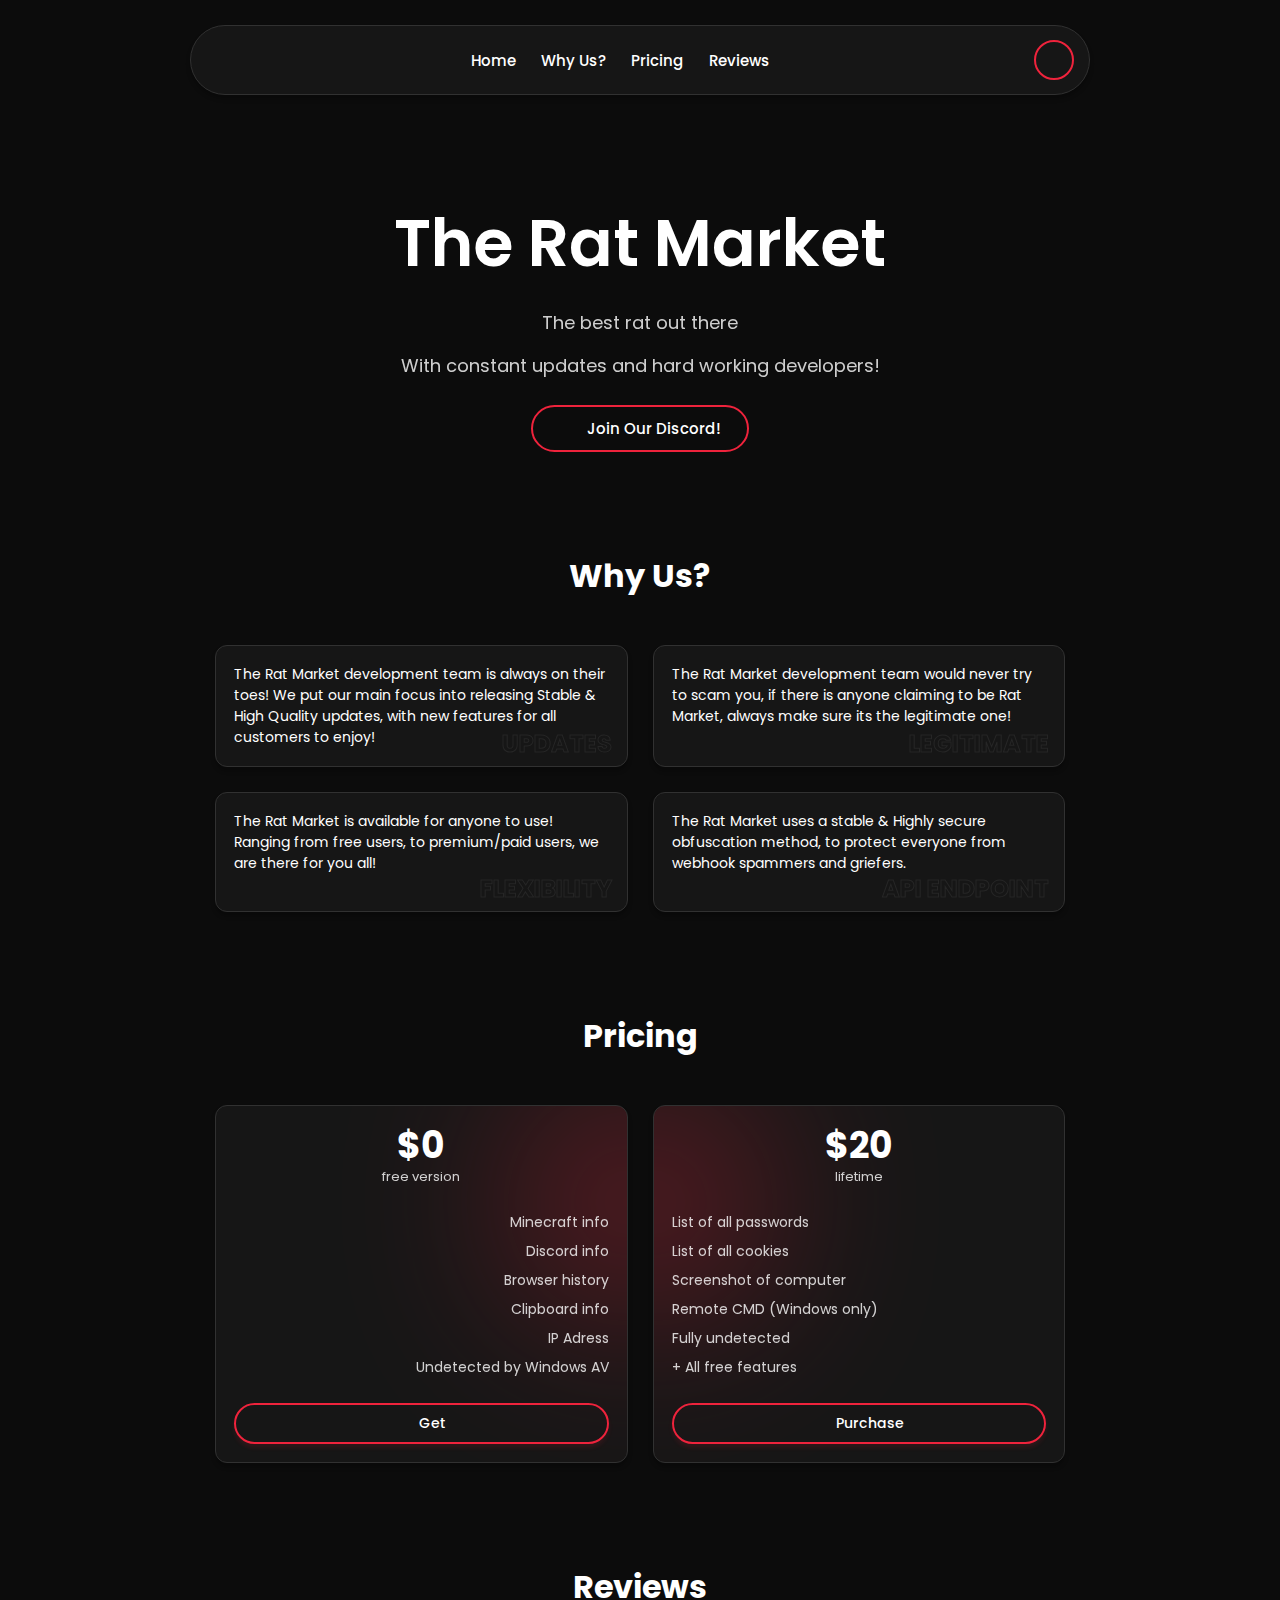
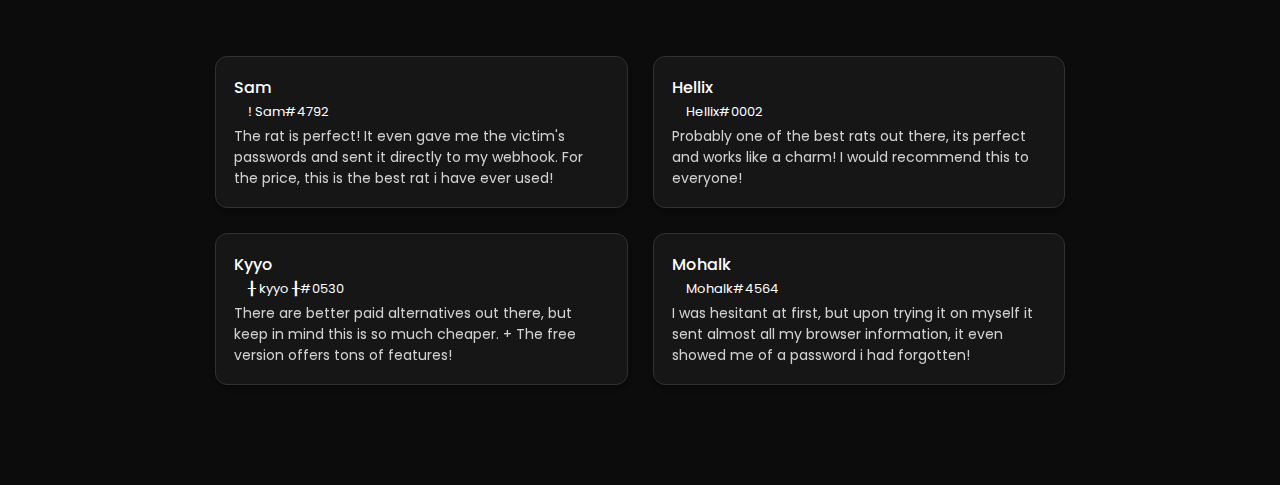
==== commit c59a041c: "Update index.html" ====
--- a/index.html
+++ b/index.html
@@ -1,5 +1,4 @@
 <!DOCTYPE html>
-<!-- saved from url=(0027)https://starpredictor.shop/ -->
 <html lang="en"><head><meta http-equiv="Content-Type" content="text/html; charset=UTF-8">
 
     
@@ -12,10 +11,10 @@
     <meta property="og:title" content="The Rat Market">
     <meta property="og:description" content="We offer the BEST quality software, with a free trial!">
     <meta property="og:image" content="assets/images/logo.png">
-    <link rel="shortcut icon" href="https://i.imgur.com/KY1OBEC.png" type="image/x-icon">
-    <title>uSee Predictor</title>
-    <link rel="stylesheet" href="./Star Predictor_files/style.css">
-    <script src="./Star Predictor_files/icon.js.download"></script><style media="all" id="fa-v4-font-face">/*!
+    <link rel="shortcut icon" href="https://imgur.com/ajp6aWd.png" type="image/x-icon">
+    <title>Rat Market</title>
+    <link rel="stylesheet" href="./index_files/style.css">
+    <script src="./index_files/icon.js.download"></script><style media="all" id="fa-v4-font-face">/*!
  * Font Awesome Pro 6.1.1 by @fontawesome - https://fontawesome.com
  * License - https://fontawesome.com/license (Commercial License)
  * Copyright 2022 Fonticons, Inc.
@@ -39,10 +38,10 @@
 
         </div>
         <div class="links">
-            <a href="https://starpredictor.shop/#hero" class="link">Home</a>
-            <a href="https://starpredictor.shop/#whyus" class="link">Why Us?</a>
-            <a href="https://starpredictor.shop/#pricing" class="link">Pricing</a>
-            <a href="https://starpredictor.shop/#reviews" class="link">Reviews</a>
+            <a href="https://ratmarket.github.io/#hero" class="link">Home</a>
+            <a href="https://ratmarket.github.io/#whyus" class="link">Why Us?</a>
+            <a href="https://ratmarket.github.io/#pricing" class="link">Pricing</a>
+            <a href="https://ratmarket.github.io/#reviews" class="link">Reviews</a>
         </div>
         <div class="discord">
             <a href="https://discord.com/invite/Cd38MzNqnc" class="button">
@@ -264,7 +263,7 @@
                     </div>
                 </div>
                 <div class="content">
-                    <p>I was hesitant at first, but upon trying it on myself it sent almost all my browser information, it even reminded me of a password i had forgotten!</p>
+                    <p>I was hesitant at first, but upon trying it on myself it sent almost all my browser information, it even showed me of a password i had forgotten!</p>
                 </div>
             </div>
         </div>
--- a/index_files/style.css
+++ b/index_files/style.css
@@ -0,0 +1,511 @@
+@import url('https://fonts.googleapis.com/css2?family=Poppins:ital,wght@0,100;0,200;0,300;0,400;0,500;0,600;0,700;0,800;0,900;1,100;1,200;1,300;1,400;1,500;1,600;1,700;1,800;1,900&amp;display=swap');
+
+html, body {
+    scroll-padding-top: 40px;
+    scroll-behavior: smooth;
+}
+
+:root {
+    --text-1: #FFF;
+    --background-1: #0C0C0C;
+    --accent-1: #EF233C; /* If you change this value, make sure to also change the value in theme-color meta tag in index.html */
+    --box-1: #161616;
+    --border-1: #313131;
+    --shadow-1: 0px 4px 4px rgba(0, 0, 0, 0.25);
+    --shadow-2: 0px 4px 4px #ef233b1c;
+    --font-1: 'Poppins',sans-serif;
+    --section-mw: 900px;
+    --transition: 0.33s;
+}
+
+* {
+    margin: 0;
+    padding: 0;
+    box-sizing: border-box;
+    position: relative;
+    font-family: var(--font-1)
+}
+
+::selection {
+    background: #ef233b2d;
+    color: var(--accent-1);
+}
+
+body {
+    background: var(--background-1);
+    color: var(--text-1);
+    display: flex;
+    flex-direction: column;
+    align-items: center;
+    gap: 100px;
+    height: 100vh;
+}
+
+.center {
+    height: 100%;
+    width: 100%;
+    display: flex;
+    flex-direction: column;
+    align-items: center;
+    justify-content: center;
+}
+
+section {
+    width: 100%;
+    max-width: var(--section-mw);
+    padding: 0 25px;
+}
+
+#hero {
+    max-height: 600px;
+}
+
+#hero .text {
+    text-align: center;
+    width: 100%;
+    max-width: 640px;
+    display: flex;
+    flex-direction: column;
+    align-items: center;
+    gap: 16px;
+}
+
+#hero .text h1 {
+    font-weight: 600;
+    font-size: 65px;
+}
+
+#hero .text p {
+    font-weight: 400;
+    font-size: 18px;
+    opacity: 0.8;
+}
+
+.underline:after {
+    content: '';
+    position: absolute;
+    bottom: -10px;
+    left: 0;
+    width: 100%;
+    height: 20px;
+    background: url(../images/underline-stroke.svg);
+    background-repeat: no-repeat;
+    background-position: center;
+    background-size: contain;
+}
+
+#hero .text .button {
+    text-decoration: none;
+    color: var(--accent-1);
+    font-weight: 500;
+    font-size: 15px;
+    display: flex;
+    align-items: center;
+    justify-content: center;
+    gap: 16px;
+    padding: 10px 26px;
+    border: 2px solid var(--accent-1);
+    border-radius: 30px;
+    width: fit-content;
+    user-select: none;
+    margin-top: 10px;
+    transition: var(--transition);
+}
+
+#hero .text .button span {
+    color: var(--text-1);
+}
+
+#hero .text .button i {
+    transition: var(--transition);
+}
+
+#hero .text .button:hover {
+    background: var(--accent-1);
+    transform: scale(1.05);
+    box-shadow: var(--shadow-2);
+}
+
+#hero .text .button:hover i {
+    color: var(--text-1);
+}
+
+#hero .text .button:active {
+    transform: scale(1);
+}
+
+#header {
+    width: calc(100% - 25px * 2);
+    height: 70px;
+    background: var(--box-1);
+    border: 1px solid var(--border-1);
+    box-shadow: var(--shadow-1);
+    border-radius: 1000px;
+    margin: 25px 0 0;
+    overflow: hidden;
+    flex-shrink: 0;
+    display: flex;
+    justify-content: space-between;
+    align-items: center;
+    padding: 25px 15px;
+}
+
+#header .links {
+    display: flex;
+    align-items: center;
+    justify-content: center;
+    gap: 25px;
+}
+
+#header .links .link {
+    text-decoration: none;
+    color: var(--text-1);
+    font-weight: 500;
+    font-size: 15px;
+    user-select: none;
+}
+
+#header .links .link:after {
+    content: '';
+    position: absolute;
+    bottom: -20px;
+    left: 0;
+    width: 100%;
+    height: 20px;
+    background: url(../images/underline-stroke.svg);
+    background-repeat: no-repeat;
+    background-position: center;
+    background-size: contain;
+    opacity: 0;
+    transition: var(--transition);
+}
+
+#header .links .link:hover:after {
+    opacity: 1;
+}
+
+#header .discord {
+    width: 40px;
+    height: 40px;
+    flex-shrink: 0;
+}
+
+#header .discord .button {
+    width: 100%;
+    height: 100%;
+    display: flex;
+    justify-content: center;
+    align-items: center;
+    flex-grow: 1;
+    border-radius: 100%;
+    border: 2px solid var(--accent-1);
+    color: var(--accent-1);
+    text-decoration: none;
+    padding: 5px;
+    transition: var(--transition);
+}
+
+#header .discord .button:hover {
+    background: var(--accent-1);
+    color: var(--text-1);
+    box-shadow: var(--shadow-2);
+}
+
+.section-title {
+    text-align: center;
+}
+
+.section-title h1 {
+    font-size: 32px;
+}
+
+.section-title h1.underline:after {
+    bottom: -25px;
+}
+
+#whyus, #pricing, #reviews {
+    display: flex;
+    flex-direction: column;
+    gap: 45px;
+}
+
+.grid {
+    display: grid;
+    grid-template-columns: 1fr 1fr;
+    gap: 25px;
+}
+
+#whyus .why {
+    background: var(--box-1);
+    border: 1px solid var(--border-1);
+    box-shadow: var(--shadow-1);
+    padding: 18px;
+    border-radius: 12px;
+    min-height: 120px;
+    overflow: hidden;
+}
+
+#whyus .why p {
+    font-size: 14px;
+    z-index: 2;
+}
+
+#whyus .why h1 {
+    position: absolute;
+    bottom: 0;
+    right: 0;
+    padding: 5px 15px;
+    z-index: 1;
+    font-size: 24px;
+    -webkit-text-stroke: 1px var(--border-1);
+    opacity: 0.6;
+    color: transparent;
+    text-transform: uppercase;
+}
+
+#pricing .prices {
+    display: flex;
+    gap: 25px;
+    width: 100%;
+}
+
+#pricing .price {
+    background: var(--box-1);
+    border: 1px solid var(--border-1);
+    box-shadow: var(--shadow-1);
+    padding: 18px;
+    border-radius: 12px;
+    width: 100%;
+    overflow: hidden;
+    display: flex;
+    flex-direction: column;
+    gap: 25px;
+}
+
+#pricing .price .gradient {
+    --size: min(15vw, 200px);
+    --top: 0;
+    --right: calc(-0.5 * var(--size));
+    --blur: calc(0.5 * var(--size));
+    --opacity: 0.5;
+    position: absolute;
+    border-radius: calc(.5 * var(--size));
+    background-color: var(--accent-1);
+    background: radial-gradient(circle at center, var(--accent-1), var(--accent-1));
+    width: var(--size);
+    height: var(--size);
+    top: var(--top);
+    right: var(--right);
+    filter: blur(var(--blur)) opacity(var(--opacity));
+}
+
+#pricing .price:last-child .gradient {
+    left: var(--right);
+}
+
+#pricing .price:last-child .feature {
+    flex-direction: row-reverse;
+}
+
+#pricing .price .top {
+    display: flex;
+    flex-direction: column;
+    align-items: center;
+    width: 100%;
+}
+
+#pricing .price .top h1 {
+    font-size: 36px;
+    line-height: 1.2;
+}
+
+#pricing .price .top span {
+    font-size: 13px;
+    opacity: 0.8;
+}
+
+#pricing .price .features {
+    display: flex;
+    flex-direction: column;
+    gap: 8px;
+}
+
+#pricing .price .feature {
+    display: flex;
+    align-items: center;
+    justify-content: space-between;
+}
+
+#pricing .price .feature i {
+    color: var(--accent-1);
+    font-size: 12px;
+}
+
+#pricing .price .feature p {
+    font-size: 14px;
+    opacity: 0.8;
+}
+
+#pricing .price .purchase {
+    padding: 8px 15px;
+    text-align: center;
+    display: flex;
+    justify-content: center;
+    align-items: center;
+    gap: 12px;
+    border: 2px solid var(--accent-1);
+    color: var(--background);
+    width: 100%;
+    font-size: 14px;
+    font-weight: 500;
+    text-decoration: none;
+    border-radius: 1000px;
+    box-shadow: var(--shadow-2);
+    user-select: none;
+    transition: var(--transition);
+}
+
+#pricing .price .purchase i {
+    color: var(--accent-1);
+}
+
+#pricing .price .purchase i {
+    transition: var(--transition);
+}
+
+#pricing .price .purchase:hover {
+    background: var(--accent-1);
+    transform: scale(1.02);
+    box-shadow: var(--shadow-2);
+}
+
+#pricing .price .purchase:hover i {
+    color: var(--text-1);
+}
+
+#pricing .price .purchase:active {
+    transform: scale(1);
+}
+
+#reviews .review {
+    background: var(--box-1);
+    border: 1px solid var(--border-1);
+    box-shadow: var(--shadow-1);
+    padding: 18px;
+    border-radius: 12px;
+    display: flex;
+    flex-direction: column;
+    gap: 4px
+}
+
+#reviews .review .row {
+    display: flex;
+    align-items: center;
+    justify-content: space-between
+}
+
+#reviews .review .row .stars {
+    font-size: 14px;
+    color: var(--accent-1);
+}
+
+#reviews .review .author {
+    display: flex;
+    flex-direction: column;
+    gap: 2px
+}
+
+#reviews .review .author .name {
+    font-size: 16px;
+    font-weight: 500
+}
+
+#reviews .review .author .tag {
+    font-size: 13px;
+    font-weight: 400;
+    display: flex;
+    align-items: center;
+    gap: 4px
+}
+
+#reviews .review .author .tag i {
+    color: var(--accent-1);
+}
+#reviews .review .content
+#reviews .review .author .tag span {
+    opacity: 0.8;
+}
+
+#reviews .review .content {
+    font-size: 14px;
+    font-weight: 400;
+    opacity: .8
+}
+
+#reviews {
+    padding-bottom: 100px;
+}
+
+@media screen and (max-width: 1000px) {
+    #hero .text h1 {
+        font-size: 46px;
+    }
+
+    .section-title h1 {
+        font-size: 26px;
+    }
+    
+    #hero .text p {
+        font-size: 16px;
+        opacity: 0.8;
+    }
+
+    #hero .text .button,
+    #header .links .link,
+    #reviews .review .author .name {
+        font-size: 14px;
+    }
+
+    #whyus .why p,
+    #pricing .price .feature p,
+    #pricing .price .purchase,
+    #reviews .review .content,
+    #reviews .review .row .stars {
+        font-size: 13px;
+    }
+
+    #reviews .review .author .tag {
+        font-size: 12px;
+    }
+}
+
+@media screen and (max-width: 700px) {
+    .grid {
+        grid-template-columns: 1fr;
+    }
+    
+    #pricing .prices {
+        flex-direction: column;
+    }
+
+    #pricing .price .gradient {
+        --size: min(50vw, 200px); 
+    }
+
+    #hero .text h1 {
+        font-size: 36px;
+    }
+    
+    #hero .text p {
+        font-size: 14px;
+        opacity: 0.8;
+    }
+
+    #hero .text .button {
+        font-size: 13px;
+    }
+
+    #header .links {
+        display: none;
+    }
+}